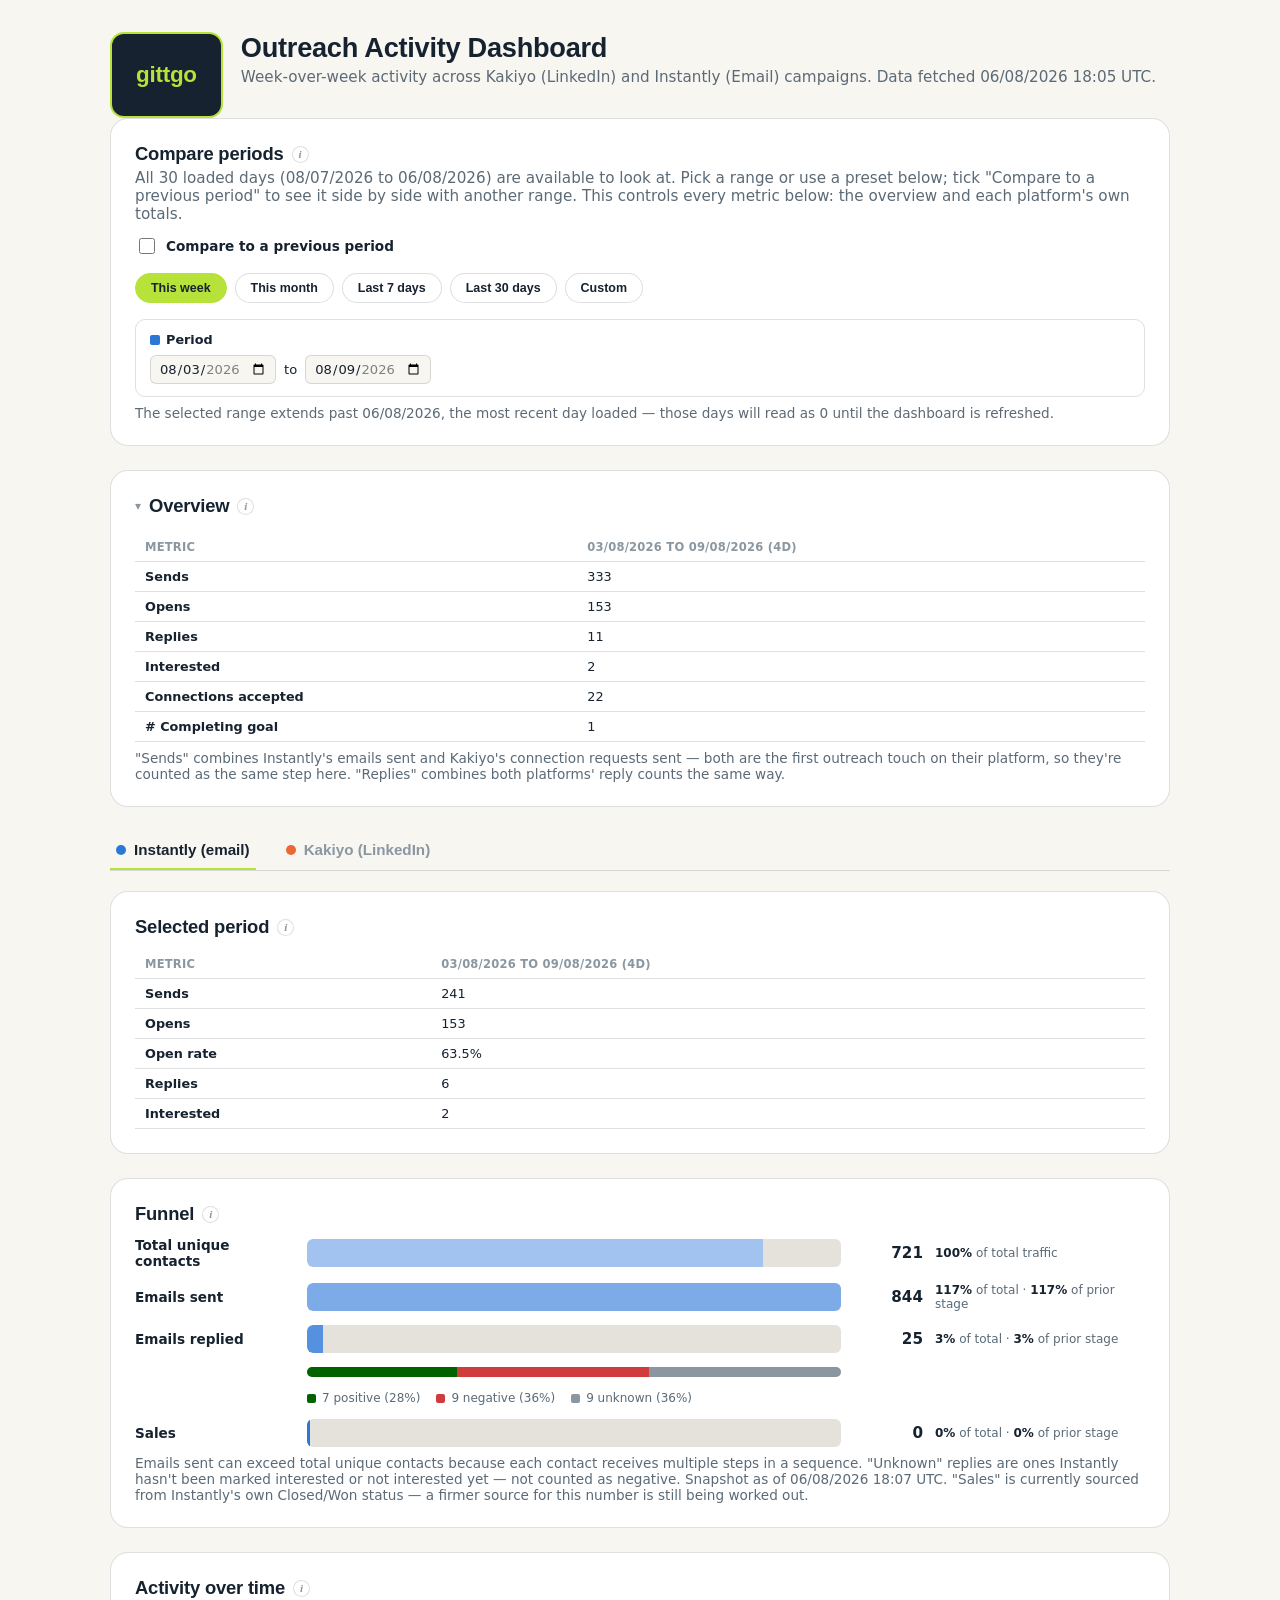
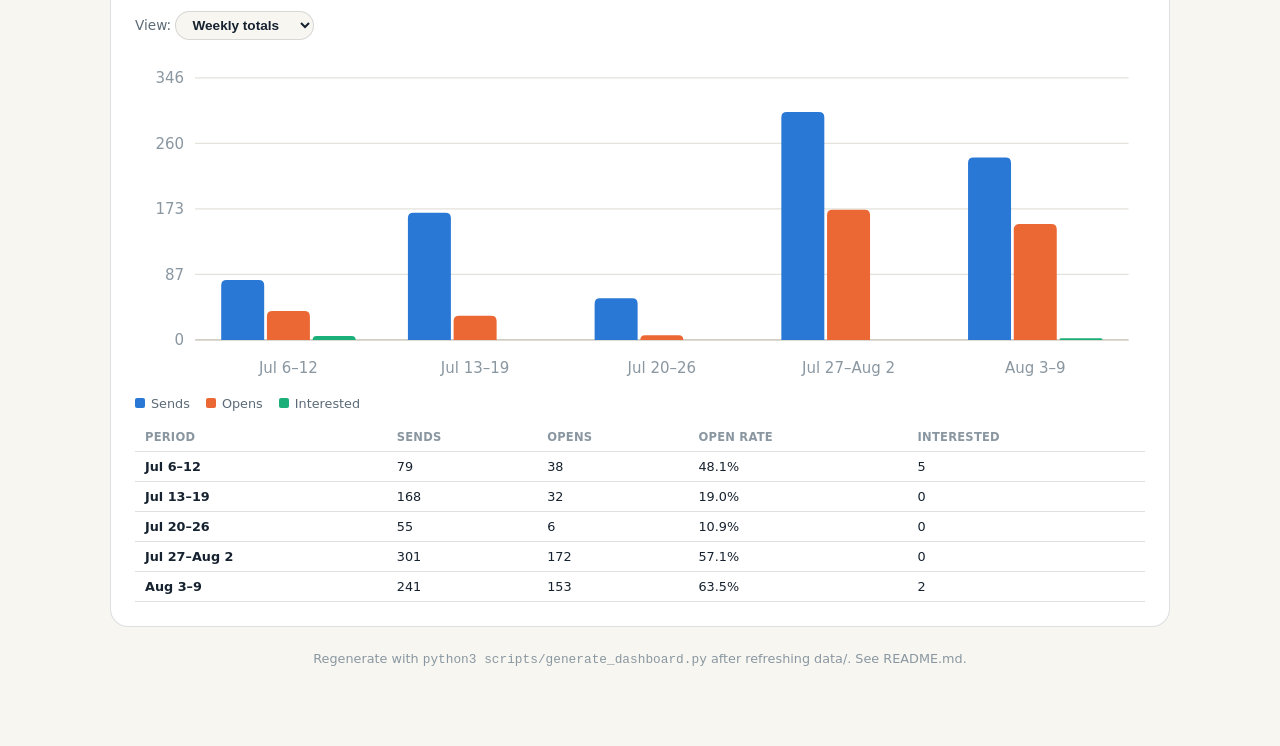
==== dashboard.html @ 26cac7d7 "Flush-align the logo box top and bottom with the headline+subhead block Back to stretching the logo " ====
<!doctype html>
<html lang="en">
<head>
<meta charset="utf-8">
<meta name="viewport" content="width=device-width, initial-scale=1">
<meta name="theme-color" content="#16222f">
<title>Outreach Activity Dashboard</title>
<style>
:root { color-scheme: light; }
* { box-sizing: border-box; }
html, body { margin: 0; min-height: 100%; }
body { font-family: 'Inter', system-ui, -apple-system, "Segoe UI", sans-serif; }
.viz-root {
  display: block; min-height: 100vh; background: var(--page); color: var(--ink-1);
  font-family: inherit;
  --gittgo-navy: #16222f; --gittgo-navy-2: #1d2f42; --gittgo-lime: #b6e23a; --gittgo-lime-2: #cdf05e;
  --gittgo-cream: #f7f6f1; --gittgo-coral: #ff6b57;
  --page: var(--gittgo-cream); --surface: #ffffff; --ink-1: var(--gittgo-navy); --ink-2:#5b6a76; --ink-mut:#8a97a1;
  --grid:#e4e2da; --baseline:#c9c6ba; --border: rgba(22,34,47,0.14);
  --good: #006300; --bad: #d03b3b;
  --series-blue: #2a78d6; --series-orange: #eb6834; --series-aqua: #1baf7a;
  --series-yellow: #eda100; --series-violet: #4a3aa7; --series-red: #e34948;
}
@media (prefers-color-scheme: dark) {
  :root:where(:not([data-theme="light"])) { color-scheme: dark; }
  :root:where(:not([data-theme="light"])) .viz-root {
    --page: var(--gittgo-navy); --surface: var(--gittgo-navy-2); --ink-1: var(--gittgo-cream); --ink-2: rgba(247,246,241,.72); --ink-mut: rgba(247,246,241,.55);
    --grid: rgba(247,246,241,.12); --baseline: rgba(247,246,241,.22); --border: rgba(247,246,241,0.14);
    --good: #0ca30c; --bad: #d03b3b;
    --series-blue: #3987e5; --series-orange: #d95926; --series-aqua: #199e70;
    --series-yellow: #c98500; --series-violet: #9085e9; --series-red: #e66767;
  }
}
:root[data-theme="dark"] { color-scheme: dark; }
:root[data-theme="dark"] .viz-root {
  --page: var(--gittgo-navy); --surface: var(--gittgo-navy-2); --ink-1: var(--gittgo-cream); --ink-2: rgba(247,246,241,.72); --ink-mut: rgba(247,246,241,.55);
  --grid: rgba(247,246,241,.12); --baseline: rgba(247,246,241,.22); --border: rgba(247,246,241,0.14);
  --good: #0ca30c; --bad: #d03b3b;
  --series-blue: #3987e5; --series-orange: #d95926; --series-aqua: #199e70;
  --series-yellow: #c98500; --series-violet: #9085e9; --series-red: #e66767;
}
.wrap { max-width: 1100px; margin: 0 auto; padding: 32px 20px 80px; }
h1, h2, h3 { font-family: 'Poppins', 'Inter', sans-serif; font-weight: 800; letter-spacing: -0.01em; }
h1 { font-size: 1.7rem; margin: 0 0 4px; }
.sub { color: var(--ink-2); margin: 0 0 32px; font-size: 0.95rem; }
.page-header { display: flex; align-items: stretch; gap: 18px; }
.brand-logo { flex-shrink: 0; display: flex; }
.brand-mark { display: flex; align-items: center; justify-content: center; font-family: 'Poppins', 'Inter', sans-serif;
  font-weight: 800; font-size: 1.4rem; white-space: nowrap;
  color: var(--gittgo-lime); background: var(--gittgo-navy); border: 2px solid var(--gittgo-lime);
  border-radius: 14px; padding: 0 24px; letter-spacing: -0.01em; box-sizing: border-box; }
.page-header-text { min-width: 0; }
@media (max-width: 640px) {
  .page-header { flex-direction: column; align-items: flex-start; gap: 12px; }
  .brand-mark { font-size: 1.05rem; padding: 12px; }
}
h2 { font-size: 1.15rem; margin: 0 0 4px; display:flex; align-items:center; gap:8px; }
h3 { font-size: 0.95rem; margin: 24px 0 4px; color: var(--ink-2); font-weight: 700; }
h2 .dot { width:10px; height:10px; border-radius:50%; display:inline-block; }
section { background: var(--surface); border: 1px solid var(--border); border-radius: 18px; padding: 24px; margin-bottom: 24px; }
.collapsible > summary { cursor: pointer; list-style: none; display: flex; align-items: center; gap: 8px; }
.collapsible > summary::-webkit-details-marker { display: none; }
.collapsible > summary h2 { margin: 0; }
.collapsible > summary .chevron { display: inline-block; font-size: 0.75rem; color: var(--ink-mut);
  transition: transform .15s ease; }
.collapsible:not([open]) > summary .chevron { transform: rotate(-90deg); }
.collapsible:not([open]) > summary { margin-bottom: 0; }
.collapsible-body { margin-top: 16px; }
.tiles { display: grid; grid-template-columns: repeat(auto-fit, minmax(140px, 1fr)); gap: 14px; margin: 16px 0; }
.tile { padding: 14px 16px; border: 1px solid var(--border); border-radius: 14px; }
.tile-label { font-size: 0.78rem; color: var(--ink-mut); margin-bottom: 6px; }
.tile-value { font-family: 'Poppins', 'Inter', sans-serif; font-weight: 800; font-size: 1.5rem; font-variant-numeric: tabular-nums; }
.tile-sub { font-size: 0.76rem; color: var(--ink-2); margin-top: 4px; }
.delta { font-weight: 600; }
.delta.up { color: var(--good); }
.delta.down { color: var(--bad); }
.delta.flat { color: var(--ink-mut); font-weight: 400; }
.note { font-size: 0.85rem; color: var(--ink-2); margin: 8px 0 0; }
.chart-wrap { margin-top: 16px; }
.chart-wrap.wide { overflow-x: auto; }
.chart { width: 100%; height: auto; }
.gridline { stroke: var(--grid); stroke-width: 1; }
.baseline { stroke: var(--baseline); stroke-width: 1; }
.axis-label { fill: var(--ink-mut); font-size: 11px; }
.bar { transition: opacity .1s; }
.bar:hover { opacity: 0.8; }
.legend { display: flex; gap: 16px; flex-wrap: wrap; margin-top: 8px; font-size: 0.8rem; color: var(--ink-2); }
.legend-item { display: inline-flex; align-items: center; gap: 6px; }
.legend-item i { width: 10px; height: 10px; border-radius: 2px; display: inline-block; }
.table-wrap { overflow-x: auto; margin-top: 12px; }
table { border-collapse: collapse; width: 100%; font-size: 0.8rem; }
th, td { text-align: left; padding: 7px 10px; border-bottom: 1px solid var(--border); white-space: nowrap; }
th { color: var(--ink-mut); font-weight: 600; font-size: 0.72rem; text-transform: uppercase; letter-spacing: .02em;
  background: var(--surface); }
.rowhead { font-weight: 600; }
.pagination-bar { display: flex; flex-wrap: wrap; align-items: center; justify-content: space-between; gap: 10px;
  margin-top: 10px; padding-top: 10px; border-top: 1px solid var(--border); font-size: 0.78rem; color: var(--ink-2); }
.pagination-size { display: flex; align-items: center; gap: 6px; }
.pagination-size select { font: inherit; font-size: 0.78rem; background: var(--page); color: var(--ink-1);
  border: 1px solid var(--border); border-radius: 999px; padding: 4px 10px; }
.pagination-nav { display: flex; align-items: center; gap: 8px; }
.pagination-nav button { font: inherit; font-family: 'Poppins', 'Inter', sans-serif; font-weight: 600; font-size: 0.78rem;
  background: var(--surface); color: var(--ink-1);
  border: 1px solid var(--border); border-radius: 999px; padding: 4px 12px; cursor: pointer; }
.pagination-nav button:hover:not(:disabled) { background: var(--grid); }
.pagination-nav button:disabled { opacity: 0.4; cursor: default; }
.pagination-page { font-variant-numeric: tabular-nums; min-width: 44px; text-align: center; }
.pill { display: inline-block; margin-left: 8px; font-size: 0.65rem; font-weight: 500; color: var(--ink-mut);
  border: 1px solid var(--border); border-radius: 999px; padding: 1px 7px; text-transform: uppercase; }
.mut { color: var(--ink-mut); }
.empty { color: var(--ink-mut); font-size: 0.9rem; }
footer { color: var(--ink-mut); font-size: 0.8rem; text-align: center; margin-top: 8px; }

.info-wrap { position: relative; display: inline-flex; }
.info-icon { width: 17px; height: 17px; border-radius: 50%; border: 1px solid var(--border); background: var(--surface);
  color: var(--ink-mut); font-size: 11px; font-weight: 700; font-style: italic; font-family: Georgia, "Times New Roman", serif;
  line-height: 1; cursor: pointer; display: inline-flex; align-items: center; justify-content: center; padding: 0; }
.info-icon:hover, .info-icon:focus-visible { color: var(--gittgo-navy); border-color: var(--gittgo-lime); background: var(--gittgo-lime); }
.info-tip { position: absolute; top: calc(100% + 8px); left: 0; z-index: 30; width: 270px; max-width: 75vw;
  background: var(--surface); color: var(--ink-2); border: 1px solid var(--border); border-radius: 8px;
  padding: 10px 12px; font-size: 0.78rem; font-weight: 400; line-height: 1.45; box-shadow: 0 6px 20px rgba(0,0,0,0.14);
  opacity: 0; pointer-events: none; transform: translateY(-4px); transition: opacity .12s ease, transform .12s ease; }
.info-wrap:hover .info-tip, .info-wrap.open .info-tip { opacity: 1; pointer-events: auto; transform: translateY(0); }
@media (hover: none) {
  .info-wrap:hover .info-tip { opacity: 0; pointer-events: none; }
  .info-wrap.open .info-tip { opacity: 1; pointer-events: auto; }
}

.compare-toggle { display: flex; align-items: center; gap: 8px; font-size: 0.85rem; font-weight: 600;
  color: var(--ink-1); margin-bottom: 10px; cursor: pointer; user-select: none; }
.compare-toggle input { width: 16px; height: 16px; cursor: pointer; accent-color: var(--gittgo-lime); }
.presets { display: flex; flex-wrap: wrap; gap: 8px; margin: 16px 0; }
.presets button { font: inherit; font-family: 'Poppins', 'Inter', sans-serif; font-weight: 700; font-size: 0.78rem;
  background: var(--surface); color: var(--ink-1);
  border: 1px solid var(--border); border-radius: 999px; padding: 7px 15px; cursor: pointer; transition: transform .1s ease; }
.presets button:hover { background: var(--grid); }
.presets button:active { transform: translateY(1px); }
.presets button.active { background: var(--gittgo-lime); color: var(--gittgo-navy); border-color: var(--gittgo-lime); }
[data-role="presets-compare"] { display: none; }
[data-role="pb-picker"] { display: none; }
#global-compare.compare-mode [data-role="presets-single"] { display: none; }
#global-compare.compare-mode [data-role="presets-compare"] { display: flex; }
#global-compare.compare-mode [data-role="pb-picker"] { display: block; }
.range-pickers { display: grid; grid-template-columns: repeat(auto-fit, minmax(260px, 1fr)); gap: 16px; margin-bottom: 8px; }
.range-picker { border: 1px solid var(--border); border-radius: 10px; padding: 12px 14px; }
.range-picker .rp-label { display:flex; align-items:center; gap:6px; font-size: 0.8rem; font-weight: 600; margin-bottom: 8px; }
.range-picker .rp-label i { width:10px; height:10px; border-radius: 2px; display:inline-block; }
.range-picker .rp-fields { display: flex; align-items: center; gap: 8px; font-size: 0.82rem; }
.range-picker input[type="date"] { font: inherit; font-size: 0.82rem; background: var(--page); color: var(--ink-1);
  border: 1px solid var(--border); border-radius: 6px; padding: 5px 8px; }
.compare-table td.pa { border-left: 3px solid var(--series-blue); }
.compare-table td.pb { border-left: 3px solid var(--series-yellow); }
.pace { color: var(--ink-mut); font-size: 0.82em; font-weight: 400; }

.funnel { display: flex; flex-direction: column; gap: 14px; margin-top: 12px; }
.funnel-row { display: grid; grid-template-columns: 160px 1fr 70px 210px; align-items: center; gap: 12px; }
.funnel-label { font-size: 0.85rem; font-weight: 600; }
.funnel-track { background: var(--grid); border-radius: 6px; height: 28px; overflow: hidden; }
.funnel-fill { height: 100%; border-radius: 6px 0 0 6px; min-width: 3px; }
.funnel-value { font-size: 0.95rem; font-weight: 700; font-variant-numeric: tabular-nums; text-align: right; }
.funnel-meta { font-size: 0.75rem; color: var(--ink-2); }
.funnel-meta b { color: var(--ink-1); font-variant-numeric: tabular-nums; }
.split-bar { grid-column: 2 / 3; display: flex; height: 10px; border-radius: 5px; overflow: hidden; background: var(--grid); }
.split-bar .seg { height: 100%; min-width: 2px; }
.split-bar .seg.good { background: var(--good); }
.split-bar .seg.bad { background: var(--bad); }
.split-bar .seg.unknown { background: var(--ink-mut); }
.split-legend { grid-column: 2 / 5; display: flex; gap: 16px; font-size: 0.75rem; color: var(--ink-2); }
.split-legend .legend-item i { width: 9px; height: 9px; border-radius: 2px; }
.split-legend .legend-item i.good { background: var(--good); }
.split-legend .legend-item i.bad { background: var(--bad); }
.split-legend .legend-item i.unknown { background: var(--ink-mut); }
@media (max-width: 640px) {
  .funnel-row { grid-template-columns: 1fr; gap: 4px; }
  .funnel-value, .funnel-meta { text-align: left; }
  .split-bar, .split-legend { grid-column: auto; }
}

.tabs { display: flex; gap: 4px; margin: 0 0 20px; border-bottom: 1px solid var(--border); }
.tabs button { font: inherit; font-family: 'Poppins', 'Inter', sans-serif; font-size: 0.95rem; font-weight: 700;
  background: none; color: var(--ink-mut);
  border: none; border-bottom: 2px solid transparent; padding: 10px 6px; margin-right: 20px; cursor: pointer;
  display: flex; align-items: center; gap: 8px; }
.tabs button .dot { width:10px; height:10px; border-radius:50%; display:inline-block; }
.tabs button:hover { color: var(--ink-1); }
.tabs button.active { color: var(--ink-1); border-bottom-color: var(--gittgo-lime); }
.tab-panel { display: none; }
.tab-panel.active { display: block; }

.granularity-switch { margin: 12px 0 4px; font-size: 0.85rem; color: var(--ink-2); }
.granularity-switch select { font: inherit; font-family: 'Poppins', 'Inter', sans-serif; font-size: 0.85rem; font-weight: 600; background: var(--page);
  color: var(--ink-1); border: 1px solid var(--border); border-radius: 999px; padding: 5px 12px; cursor: pointer; }
.granularity-panel { display: none; }
.granularity-panel.active { display: block; }
</style>
</head>
<body>
<div class="viz-root">
<div class="wrap">
  <div class="page-header">
    <span class="brand-logo"><span class="brand-mark">gittgo</span></span>
    <div class="page-header-text">
      <h1>Outreach Activity Dashboard</h1>
      <p class="sub">Week-over-week activity across Kakiyo (LinkedIn) and Instantly (Email) campaigns. Data fetched 06/08/2026 18:05 UTC.</p>
    </div>
  </div>

  <section>
    <h2>Compare periods <span class='info-wrap'><button type='button' class='info-icon' aria-label='About this section'>i</button><span class='info-tip' role='tooltip'>Pick a date range (or use a preset) to see totals for that period. Tick the Compare box to line it up against a second range instead. This is the one control for the whole page — it drives the Overview below and each platform tab&#x27;s own Selected period numbers, all at once. If Period A and B had a different number of days with actual sending activity (e.g. an in-progress week vs a full one, or weekends with no sends), the A vs B change compares daily pace over those active days, not raw totals.</span></span></h2>
    <p class="sub" style="margin-bottom:12px;">All 30 loaded days (08/07/2026 to 06/08/2026) are available to look at. Pick a range or use a preset below; tick "Compare to a previous period" to see it side by side with another range. This controls every metric below: the overview and each platform's own totals.</p>
    
    <div id="global-compare">
      <label class="compare-toggle">
        <input type="checkbox" data-role="compare-toggle">
        Compare to a previous period
      </label>
      <div class="presets" data-role="presets-single">
        <button type="button" data-preset="this-week">This week</button>
        <button type="button" data-preset="this-month">This month</button>
        <button type="button" data-preset="last-7d">Last 7 days</button>
        <button type="button" data-preset="last-30d">Last 30 days</button>
        <button type="button" data-preset="custom">Custom</button>
      </div>
      <div class="presets" data-role="presets-compare">
        <button type="button" data-preset="week">This week vs last week</button>
        <button type="button" data-preset="month">This month vs last month</button>
        <button type="button" data-preset="7d">Last 7 days vs previous 7 days</button>
        <button type="button" data-preset="30d">Last 30 days vs previous 30 days</button>
      </div>
      <div class="range-pickers">
        <div class="range-picker">
          <div class="rp-label"><i style="background:var(--series-blue)"></i><span data-role="pa-title">Period</span></div>
          <div class="rp-fields">
            <input type="date" data-role="pa-start" min="2026-07-08" max="2026-08-06">
            <span>to</span>
            <input type="date" data-role="pa-end" min="2026-07-08" max="2026-08-06">
          </div>
        </div>
        <div class="range-picker" data-role="pb-picker">
          <div class="rp-label"><i style="background:var(--series-yellow)"></i>Period B</div>
          <div class="rp-fields">
            <input type="date" data-role="pb-start" min="2026-07-08" max="2026-08-06">
            <span>to</span>
            <input type="date" data-role="pb-end" min="2026-07-08" max="2026-08-06">
          </div>
        </div>
      </div>
      <p class="note" data-role="range-note"></p>
    </div>
    
  </section>

  <section>
    <details class="collapsible" open>
      <summary><span class="chevron">▾</span><h2>Overview <span class='info-wrap'><button type='button' class='info-icon' aria-label='About this section'>i</button><span class='info-tip' role='tooltip'>Cross-platform totals for the two periods picked above. Sends and Replies each combine both platforms into one number — see the note under the table for how.</span></span></h2></summary>
      <div class="collapsible-body">
        <div class="compare-output" data-metrics='[[[&quot;sent&quot;, &quot;connSent&quot;], &quot;Sends&quot;, false], [&quot;opens&quot;, &quot;Opens&quot;, false], [[&quot;replies&quot;, &quot;replied&quot;], &quot;Replies&quot;, false], [&quot;interested&quot;, &quot;Interested&quot;, false], [&quot;connAccepted&quot;, &quot;Connections accepted&quot;, false], [&quot;completingGoal&quot;, &quot;# Completing goal&quot;, false]]' data-needs-kakiyo="1"></div>
        <p class='note'>"Sends" combines Instantly's emails sent and Kakiyo's connection requests sent — both are the first outreach touch on their platform, so they're counted as the same step here. "Replies" combines both platforms' reply counts the same way.</p>
      </div>
    </details>
  </section>

  <div class="tabs">
    <button type="button" data-tab="instantly"><span class="dot" style="background:var(--series-blue)"></span>Instantly (email)</button>
    <button type="button" data-tab="kakiyo"><span class="dot" style="background:var(--series-orange)"></span>Kakiyo (LinkedIn)</button>
  </div>

  <div class="tab-panel" data-tab="instantly">
    <section>
      <h2>Selected period <span class='info-wrap'><button type='button' class='info-icon' aria-label='About this section'>i</button><span class='info-tip' role='tooltip'>Instantly&#x27;s own metrics for the same two periods chosen in Compare periods above, with a % change between them.</span></span></h2>
      <div class="compare-output" data-metrics='[[&quot;sent&quot;, &quot;Sends&quot;, false], [&quot;opens&quot;, &quot;Opens&quot;, false], [&quot;openRate&quot;, &quot;Open rate&quot;, true], [&quot;replies&quot;, &quot;Replies&quot;, false], [&quot;interested&quot;, &quot;Interested&quot;, false]]' data-needs-kakiyo="0"></div>
    </section>

    <section>
      <h2>Funnel <span class='info-wrap'><button type='button' class='info-icon' aria-label='About this section'>i</button><span class='info-tip' role='tooltip'>A cumulative, all-time view of Instantly&#x27;s pipeline — Total unique contacts through Sales — independent of the date picker above. Each bar shows its share of total traffic and its share of the stage before it.</span></span></h2>
      <div class='funnel'><div class='funnel-row'><div class='funnel-label'>Total unique contacts</div><div class='funnel-track'><div class='funnel-fill' style='width:85.4%; background:color-mix(in oklab, var(--series-blue) 45%, var(--surface) 55%);'></div></div><div class='funnel-value'>721</div><div class='funnel-meta'><b>100%</b> of total traffic</div></div><div class='funnel-row'><div class='funnel-label'>Emails sent</div><div class='funnel-track'><div class='funnel-fill' style='width:100.0%; background:color-mix(in oklab, var(--series-blue) 63%, var(--surface) 37%);'></div></div><div class='funnel-value'>844</div><div class='funnel-meta'><b>117%</b> of total · <b>117%</b> of prior stage</div></div><div class='funnel-row'><div class='funnel-label'>Emails replied</div><div class='funnel-track'><div class='funnel-fill' style='width:3.0%; background:color-mix(in oklab, var(--series-blue) 82%, var(--surface) 18%);'></div></div><div class='funnel-value'>25</div><div class='funnel-meta'><b>3%</b> of total · <b>3%</b> of prior stage</div></div><div class='funnel-row'><div></div><div class='split-bar'><div class='seg good' style='width:28.0%'></div><div class='seg bad' style='width:36.0%'></div><div class='seg unknown' style='width:36.0%'></div></div><div></div><div></div></div><div class='funnel-row'><div></div><div class='split-legend'><span class='legend-item'><i class='good'></i>7 positive (28%)</span><span class='legend-item'><i class='bad'></i>9 negative (36%)</span><span class='legend-item'><i class='unknown'></i>9 unknown (36%)</span></div></div><div class='funnel-row'><div class='funnel-label'>Sales</div><div class='funnel-track'><div class='funnel-fill' style='width:0.0%; background:color-mix(in oklab, var(--series-blue) 100%, var(--surface) 0%);'></div></div><div class='funnel-value'>0</div><div class='funnel-meta'><b>0%</b> of total · <b>0%</b> of prior stage</div></div></div><p class='note'>Emails sent can exceed total unique contacts because each contact receives multiple steps in a sequence. "Unknown" replies are ones Instantly hasn't been marked interested or not interested yet — not counted as negative. Snapshot as of 06/08/2026 18:07 UTC. "Sales" is currently sourced from Instantly's own Closed/Won status — a firmer source for this number is still being worked out.</p>
    </section>

    <section>
      <h2>Activity over time <span class='info-wrap'><button type='button' class='info-icon' aria-label='About this section'>i</button><span class='info-tip' role='tooltip'>Every day, week, or month of loaded data, charted and tabled — pick which one with the dropdown below. This is a full history view and isn&#x27;t affected by the date picker above.</span></span></h2>
      
    <div class="granularity-group">
      <div class="granularity-switch">
        <label>View: <select data-role="granularity-select">
          <option value="weekly" selected>Weekly totals</option>
          <option value="monthly">Monthly totals</option>
          <option value="daily">Daily activity</option>
        </select></label>
      </div>
      
      <div class="granularity-panel active" data-granularity="weekly">
        <div class='chart-wrap'><svg viewBox='0 0 740 240' class='chart' role='img' aria-label='Activity'><line x1='44' y1='208.0' x2='728' y2='208.0' class='gridline'/><text x='36' y='212.0' class='axis-label' text-anchor='end'>0</text><line x1='44' y1='160.0' x2='728' y2='160.0' class='gridline'/><text x='36' y='164.0' class='axis-label' text-anchor='end'>87</text><line x1='44' y1='112.0' x2='728' y2='112.0' class='gridline'/><text x='36' y='116.0' class='axis-label' text-anchor='end'>173</text><line x1='44' y1='64.0' x2='728' y2='64.0' class='gridline'/><text x='36' y='68.0' class='axis-label' text-anchor='end'>260</text><line x1='44' y1='16.0' x2='728' y2='16.0' class='gridline'/><text x='36' y='20.0' class='axis-label' text-anchor='end'>346</text><line x1='44' y1='208' x2='728' y2='208' class='baseline'/><path d='M63.152,208.0 L63.152,168.18084645384948 Q63.152,164.18084645384948 67.152,164.18084645384948 L90.65066666666667,164.18084645384948 Q94.65066666666667,164.18084645384948 94.65066666666667,168.18084645384948 L94.65066666666667,208.0 Z' fill='var(--series-blue)' class='bar'><title>Jul 6–12 — Sends: 79</title></path><path d='M96.65066666666667,208.0 L96.65066666666667,190.9224324714719 Q96.65066666666667,186.9224324714719 100.65066666666667,186.9224324714719 L124.14933333333335,186.9224324714719 Q128.14933333333335,186.9224324714719 128.14933333333335,190.9224324714719 L128.14933333333335,208.0 Z' fill='var(--series-orange)' class='bar'><title>Jul 6–12 — Opens: 38</title></path><path d='M130.14933333333335,208.0 L130.14933333333335,208.0 Q130.14933333333335,205.22663585150946 132.9226974818239,205.22663585150946 L158.87463585150948,205.22663585150946 Q161.64800000000002,205.22663585150946 161.64800000000002,208.0 L161.64800000000002,208.0 Z' fill='var(--series-aqua)' class='bar'><title>Jul 6–12 — Interested: 5</title></path><path d='M199.952,208.0 L199.952,118.8149646107179 Q199.952,114.8149646107179 203.952,114.8149646107179 L227.45066666666668,114.8149646107179 Q231.45066666666668,114.8149646107179 231.45066666666668,118.8149646107179 L231.45066666666668,208.0 Z' fill='var(--series-blue)' class='bar'><title>Jul 13–19 — Sends: 168</title></path><path d='M233.45066666666668,208.0 L233.45066666666668,194.25046944966056 Q233.45066666666668,190.25046944966056 237.45066666666668,190.25046944966056 L260.94933333333336,190.25046944966056 Q264.94933333333336,190.25046944966056 264.94933333333336,194.25046944966056 L264.94933333333336,208.0 Z' fill='var(--series-orange)' class='bar'><title>Jul 13–19 — Opens: 32</title></path><path d='M336.752,208.0 L336.752,181.49299436660408 Q336.752,177.49299436660408 340.752,177.49299436660408 L364.2506666666667,177.49299436660408 Q368.2506666666667,177.49299436660408 368.2506666666667,181.49299436660408 L368.2506666666667,208.0 Z' fill='var(--series-blue)' class='bar'><title>Jul 20–26 — Sends: 55</title></path><path d='M370.2506666666667,208.0 L370.2506666666667,208.0 Q370.2506666666667,204.67196302181137 373.5787036448553,204.67196302181137 L398.4212963551447,204.67196302181137 Q401.74933333333337,204.67196302181137 401.74933333333337,208.0 L401.74933333333337,208.0 Z' fill='var(--series-orange)' class='bar'><title>Jul 20–26 — Opens: 6</title></path><path d='M473.552,208.0 L473.552,45.04347826086956 Q473.552,41.04347826086956 477.552,41.04347826086956 L501.0506666666667,41.04347826086956 Q505.0506666666667,41.04347826086956 505.0506666666667,45.04347826086956 L505.0506666666667,208.0 Z' fill='var(--series-blue)' class='bar'><title>Jul 27–Aug 2 — Sends: 301</title></path><path d='M507.0506666666667,208.0 L507.0506666666667,116.59627329192546 Q507.0506666666667,112.59627329192546 511.0506666666667,112.59627329192546 L534.5493333333334,112.59627329192546 Q538.5493333333334,112.59627329192546 538.5493333333334,116.59627329192546 L538.5493333333334,208.0 Z' fill='var(--series-orange)' class='bar'><title>Jul 27–Aug 2 — Opens: 172</title></path><path d='M610.3520000000001,208.0 L610.3520000000001,78.32384804275603 Q610.3520000000001,74.32384804275603 614.3520000000001,74.32384804275603 L637.8506666666667,74.32384804275603 Q641.8506666666667,74.32384804275603 641.8506666666667,78.32384804275603 L641.8506666666667,208.0 Z' fill='var(--series-blue)' class='bar'><title>Aug 3–9 — Sends: 241</title></path><path d='M643.8506666666667,208.0 L643.8506666666667,127.13505705618951 Q643.8506666666667,123.13505705618951 647.8506666666667,123.13505705618951 L671.3493333333333,123.13505705618951 Q675.3493333333333,123.13505705618951 675.3493333333333,127.13505705618951 L675.3493333333333,208.0 Z' fill='var(--series-orange)' class='bar'><title>Aug 3–9 — Opens: 153</title></path><path d='M677.3493333333334,208.0 L677.3493333333334,208.0 Q677.3493333333334,206.8906543406038 678.4586789927297,206.8906543406038 L707.7386543406038,206.8906543406038 Q708.8480000000001,206.8906543406038 708.8480000000001,208.0 L708.8480000000001,208.0 Z' fill='var(--series-aqua)' class='bar'><title>Aug 3–9 — Interested: 2</title></path><text x='112.4' y='232' class='axis-label' text-anchor='middle'>Jul 6–12</text><text x='249.2' y='232' class='axis-label' text-anchor='middle'>Jul 13–19</text><text x='386.0' y='232' class='axis-label' text-anchor='middle'>Jul 20–26</text><text x='522.8' y='232' class='axis-label' text-anchor='middle'>Jul 27–Aug 2</text><text x='659.6' y='232' class='axis-label' text-anchor='middle'>Aug 3–9</text></svg><div class='legend'><span class='legend-item'><i style='background:var(--series-blue)'></i>Sends</span><span class='legend-item'><i style='background:var(--series-orange)'></i>Opens</span><span class='legend-item'><i style='background:var(--series-aqua)'></i>Interested</span></div></div>
        <div class='table-wrap'><table><thead><tr><th>Period</th><th>Sends</th><th>Opens</th><th>Open rate</th><th>Interested</th></tr></thead><tbody><tr><td class='rowhead'>Jul 6–12</td><td>79</td><td>38</td><td>48.1%</td><td>5</td></tr><tr><td class='rowhead'>Jul 13–19</td><td>168</td><td>32</td><td>19.0%</td><td>0</td></tr><tr><td class='rowhead'>Jul 20–26</td><td>55</td><td>6</td><td>10.9%</td><td>0</td></tr><tr><td class='rowhead'>Jul 27–Aug 2</td><td>301</td><td>172</td><td>57.1%</td><td>0</td></tr><tr><td class='rowhead'>Aug 3–9</td><td>241</td><td>153</td><td>63.5%</td><td>2</td></tr></tbody></table></div>
      </div>
      <div class="granularity-panel" data-granularity="monthly">
        <div class='chart-wrap'><svg viewBox='0 0 740 240' class='chart' role='img' aria-label='Activity'><line x1='44' y1='208.0' x2='728' y2='208.0' class='gridline'/><text x='36' y='212.0' class='axis-label' text-anchor='end'>0</text><line x1='44' y1='160.0' x2='728' y2='160.0' class='gridline'/><text x='36' y='164.0' class='axis-label' text-anchor='end'>173</text><line x1='44' y1='112.0' x2='728' y2='112.0' class='gridline'/><text x='36' y='116.0' class='axis-label' text-anchor='end'>347</text><line x1='44' y1='64.0' x2='728' y2='64.0' class='gridline'/><text x='36' y='68.0' class='axis-label' text-anchor='end'>520</text><line x1='44' y1='16.0' x2='728' y2='16.0' class='gridline'/><text x='36' y='20.0' class='axis-label' text-anchor='end'>693</text><line x1='44' y1='208' x2='728' y2='208' class='baseline'/><path d='M91.88000000000002,208.0 L91.88000000000002,45.04347826086956 Q91.88000000000002,41.04347826086956 95.88000000000002,41.04347826086956 L168.62666666666667,41.04347826086956 Q172.62666666666667,41.04347826086956 172.62666666666667,45.04347826086956 L172.62666666666667,208.0 Z' fill='var(--series-blue)' class='bar'><title>July 2026 — Sends: 603</title></path><path d='M174.62666666666667,208.0 L174.62666666666667,144.99589011464417 Q174.62666666666667,140.99589011464417 178.62666666666667,140.99589011464417 L251.37333333333333,140.99589011464417 Q255.37333333333333,140.99589011464417 255.37333333333333,144.99589011464417 L255.37333333333333,208.0 Z' fill='var(--series-orange)' class='bar'><title>July 2026 — Opens: 242</title></path><path d='M257.37333333333333,208.0 L257.37333333333333,208.0 Q257.37333333333333,206.61561756435216 258.75771576898114,206.61561756435216 L336.7356175643522,206.61561756435216 Q338.12,206.61561756435216 338.12,208.0 L338.12,208.0 Z' fill='var(--series-aqua)' class='bar'><title>July 2026 — Interested: 5</title></path><path d='M433.88,208.0 L433.88,145.27276660177375 Q433.88,141.27276660177375 437.88,141.27276660177375 L510.62666666666667,141.27276660177375 Q514.6266666666667,141.27276660177375 514.6266666666667,145.27276660177375 L514.6266666666667,208.0 Z' fill='var(--series-blue)' class='bar'><title>August 2026 — Sends: 241</title></path><path d='M516.6266666666667,208.0 L516.6266666666667,167.97663854639845 Q516.6266666666667,163.97663854639845 520.6266666666667,163.97663854639845 L593.3733333333333,163.97663854639845 Q597.3733333333333,163.97663854639845 597.3733333333333,167.97663854639845 L597.3733333333333,208.0 Z' fill='var(--series-orange)' class='bar'><title>August 2026 — Opens: 159</title></path><path d='M599.3733333333333,208.0 L599.3733333333333,208.0 Q599.3733333333333,207.44624702574086 599.9270863075925,207.44624702574086 L679.5662470257408,207.44624702574086 Q680.12,207.44624702574086 680.12,208.0 L680.12,208.0 Z' fill='var(--series-aqua)' class='bar'><title>August 2026 — Interested: 2</title></path><text x='215.0' y='232' class='axis-label' text-anchor='middle'>July 2026</text><text x='557.0' y='232' class='axis-label' text-anchor='middle'>August 2026</text></svg><div class='legend'><span class='legend-item'><i style='background:var(--series-blue)'></i>Sends</span><span class='legend-item'><i style='background:var(--series-orange)'></i>Opens</span><span class='legend-item'><i style='background:var(--series-aqua)'></i>Interested</span></div></div>
        <div class='table-wrap'><table><thead><tr><th>Period</th><th>Sends</th><th>Opens</th><th>Open rate</th><th>Interested</th></tr></thead><tbody><tr><td class='rowhead'>July 2026</td><td>603</td><td>242</td><td>40.1%</td><td>5</td></tr><tr><td class='rowhead'>August 2026</td><td>241</td><td>159</td><td>66.0%</td><td>2</td></tr></tbody></table></div>
      </div>
      <div class="granularity-panel" data-granularity="daily">
        <div class='chart-wrap wide'><svg viewBox='0 0 1560 240' class='chart' style='width:1560px' role='img' aria-label='Activity'><line x1='44' y1='208.0' x2='1548' y2='208.0' class='gridline'/><text x='36' y='212.0' class='axis-label' text-anchor='end'>0</text><line x1='44' y1='160.0' x2='1548' y2='160.0' class='gridline'/><text x='36' y='164.0' class='axis-label' text-anchor='end'>29</text><line x1='44' y1='112.0' x2='1548' y2='112.0' class='gridline'/><text x='36' y='116.0' class='axis-label' text-anchor='end'>57</text><line x1='44' y1='64.0' x2='1548' y2='64.0' class='gridline'/><text x='36' y='68.0' class='axis-label' text-anchor='end'>86</text><line x1='44' y1='16.0' x2='1548' y2='16.0' class='gridline'/><text x='36' y='20.0' class='axis-label' text-anchor='end'>115</text><line x1='44' y1='208' x2='1548' y2='208' class='baseline'/><path d='M51.01866666666667,208.0 L51.01866666666667,161.91304347826087 Q51.01866666666667,157.91304347826087 55.01866666666667,157.91304347826087 L57.717333333333336,157.91304347826087 Q61.717333333333336,157.91304347826087 61.717333333333336,161.91304347826087 L61.717333333333336,208.0 Z' fill='var(--series-blue)' class='bar'><title>08/07/2026 — Sends: 30</title></path><path d='M63.717333333333336,208.0 L63.717333333333336,191.96521739130435 Q63.717333333333336,187.96521739130435 67.71733333333333,187.96521739130435 L70.416,187.96521739130435 Q74.416,187.96521739130435 74.416,191.96521739130435 L74.416,208.0 Z' fill='var(--series-orange)' class='bar'><title>08/07/2026 — Opens: 12</title></path><path d='M76.416,208.0 L76.416,206.9913043478261 Q76.416,202.9913043478261 80.416,202.9913043478261 L83.11466666666666,202.9913043478261 Q87.11466666666666,202.9913043478261 87.11466666666666,206.9913043478261 L87.11466666666666,208.0 Z' fill='var(--series-aqua)' class='bar'><title>08/07/2026 — Interested: 3</title></path><path d='M101.15199999999999,208.0 L101.15199999999999,180.2782608695652 Q101.15199999999999,176.2782608695652 105.15199999999999,176.2782608695652 L107.85066666666665,176.2782608695652 Q111.85066666666665,176.2782608695652 111.85066666666665,180.2782608695652 L111.85066666666665,208.0 Z' fill='var(--series-blue)' class='bar'><title>09/07/2026 — Sends: 19</title></path><path d='M113.85066666666665,208.0 L113.85066666666665,198.64347826086956 Q113.85066666666665,194.64347826086956 117.85066666666665,194.64347826086956 L120.54933333333332,194.64347826086956 Q124.54933333333332,194.64347826086956 124.54933333333332,198.64347826086956 L124.54933333333332,208.0 Z' fill='var(--series-orange)' class='bar'><title>09/07/2026 — Opens: 8</title></path><path d='M126.54933333333332,208.0 L126.54933333333332,208.0 Q126.54933333333332,206.3304347826087 128.21889855072462,206.3304347826087 L135.5784347826087,206.3304347826087 Q137.248,206.3304347826087 137.248,208.0 L137.248,208.0 Z' fill='var(--series-aqua)' class='bar'><title>09/07/2026 — Interested: 1</title></path><path d='M151.2853333333333,208.0 L151.2853333333333,161.91304347826087 Q151.2853333333333,157.91304347826087 155.2853333333333,157.91304347826087 L157.98399999999998,157.91304347826087 Q161.98399999999998,157.91304347826087 161.98399999999998,161.91304347826087 L161.98399999999998,208.0 Z' fill='var(--series-blue)' class='bar'><title>10/07/2026 — Sends: 30</title></path><path d='M163.98399999999998,208.0 L163.98399999999998,190.29565217391303 Q163.98399999999998,186.29565217391303 167.98399999999998,186.29565217391303 L170.68266666666665,186.29565217391303 Q174.68266666666665,186.29565217391303 174.68266666666665,190.29565217391303 L174.68266666666665,208.0 Z' fill='var(--series-orange)' class='bar'><title>10/07/2026 — Opens: 13</title></path><path d='M176.68266666666665,208.0 L176.68266666666665,208.0 Q176.68266666666665,206.3304347826087 178.35223188405794,206.3304347826087 L185.71176811594202,206.3304347826087 Q187.38133333333332,206.3304347826087 187.38133333333332,208.0 L187.38133333333332,208.0 Z' fill='var(--series-aqua)' class='bar'><title>10/07/2026 — Interested: 1</title></path><path d='M214.11733333333333,208.0 L214.11733333333333,208.0 Q214.11733333333333,204.66086956521738 217.45646376811595,204.66086956521738 L221.47686956521738,204.66086956521738 Q224.816,204.66086956521738 224.816,208.0 L224.816,208.0 Z' fill='var(--series-orange)' class='bar'><title>11/07/2026 — Opens: 2</title></path><path d='M264.25066666666663,208.0 L264.25066666666663,206.9913043478261 Q264.25066666666663,202.9913043478261 268.25066666666663,202.9913043478261 L270.9493333333333,202.9913043478261 Q274.9493333333333,202.9913043478261 274.9493333333333,206.9913043478261 L274.9493333333333,208.0 Z' fill='var(--series-orange)' class='bar'><title>12/07/2026 — Opens: 3</title></path><path d='M301.6853333333333,208.0 L301.6853333333333,161.91304347826087 Q301.6853333333333,157.91304347826087 305.6853333333333,157.91304347826087 L308.38399999999996,157.91304347826087 Q312.38399999999996,157.91304347826087 312.38399999999996,161.91304347826087 L312.38399999999996,208.0 Z' fill='var(--series-blue)' class='bar'><title>13/07/2026 — Sends: 30</title></path><path d='M314.38399999999996,208.0 L314.38399999999996,190.29565217391303 Q314.38399999999996,186.29565217391303 318.38399999999996,186.29565217391303 L321.0826666666666,186.29565217391303 Q325.0826666666666,186.29565217391303 325.0826666666666,190.29565217391303 L325.0826666666666,208.0 Z' fill='var(--series-orange)' class='bar'><title>13/07/2026 — Opens: 13</title></path><path d='M351.8186666666667,208.0 L351.8186666666667,161.91304347826087 Q351.8186666666667,157.91304347826087 355.8186666666667,157.91304347826087 L358.51733333333334,157.91304347826087 Q362.51733333333334,157.91304347826087 362.51733333333334,161.91304347826087 L362.51733333333334,208.0 Z' fill='var(--series-blue)' class='bar'><title>14/07/2026 — Sends: 30</title></path><path d='M364.51733333333334,208.0 L364.51733333333334,196.97391304347826 Q364.51733333333334,192.97391304347826 368.51733333333334,192.97391304347826 L371.216,192.97391304347826 Q375.216,192.97391304347826 375.216,196.97391304347826 L375.216,208.0 Z' fill='var(--series-orange)' class='bar'><title>14/07/2026 — Opens: 9</title></path><path d='M401.952,208.0 L401.952,161.91304347826087 Q401.952,157.91304347826087 405.952,157.91304347826087 L408.65066666666667,157.91304347826087 Q412.65066666666667,157.91304347826087 412.65066666666667,161.91304347826087 L412.65066666666667,208.0 Z' fill='var(--series-blue)' class='bar'><title>15/07/2026 — Sends: 30</title></path><path d='M414.65066666666667,208.0 L414.65066666666667,208.0 Q414.65066666666667,204.66086956521738 417.9897971014493,204.66086956521738 L422.0102028985507,204.66086956521738 Q425.34933333333333,204.66086956521738 425.34933333333333,208.0 L425.34933333333333,208.0 Z' fill='var(--series-orange)' class='bar'><title>15/07/2026 — Opens: 2</title></path><path d='M452.0853333333333,208.0 L452.0853333333333,145.2173913043478 Q452.0853333333333,141.2173913043478 456.0853333333333,141.2173913043478 L458.784,141.2173913043478 Q462.784,141.2173913043478 462.784,145.2173913043478 L462.784,208.0 Z' fill='var(--series-blue)' class='bar'><title>16/07/2026 — Sends: 40</title></path><path d='M464.784,208.0 L464.784,203.65217391304347 Q464.784,199.65217391304347 468.784,199.65217391304347 L471.48266666666666,199.65217391304347 Q475.48266666666666,199.65217391304347 475.48266666666666,203.65217391304347 L475.48266666666666,208.0 Z' fill='var(--series-orange)' class='bar'><title>16/07/2026 — Opens: 5</title></path><path d='M502.21866666666665,208.0 L502.21866666666665,148.55652173913043 Q502.21866666666665,144.55652173913043 506.21866666666665,144.55652173913043 L508.9173333333333,144.55652173913043 Q512.9173333333333,144.55652173913043 512.9173333333333,148.55652173913043 L512.9173333333333,208.0 Z' fill='var(--series-blue)' class='bar'><title>17/07/2026 — Sends: 38</title></path><path d='M514.9173333333333,208.0 L514.9173333333333,208.0 Q514.9173333333333,204.66086956521738 518.256463768116,204.66086956521738 L522.2768695652173,204.66086956521738 Q525.616,204.66086956521738 525.616,208.0 L525.616,208.0 Z' fill='var(--series-orange)' class='bar'><title>17/07/2026 — Opens: 2</title></path><path d='M615.1840000000001,208.0 L615.1840000000001,208.0 Q615.1840000000001,206.3304347826087 616.8535652173914,206.3304347826087 L624.2131014492754,206.3304347826087 Q625.8826666666668,206.3304347826087 625.8826666666668,208.0 L625.8826666666668,208.0 Z' fill='var(--series-orange)' class='bar'><title>19/07/2026 — Opens: 1</title></path><path d='M652.6186666666667,208.0 L652.6186666666667,136.86956521739128 Q652.6186666666667,132.86956521739128 656.6186666666667,132.86956521739128 L659.3173333333334,132.86956521739128 Q663.3173333333334,132.86956521739128 663.3173333333334,136.86956521739128 L663.3173333333334,208.0 Z' fill='var(--series-blue)' class='bar'><title>20/07/2026 — Sends: 45</title></path><path d='M665.3173333333334,208.0 L665.3173333333334,208.0 Q665.3173333333334,206.3304347826087 666.9868985507247,206.3304347826087 L674.3464347826088,206.3304347826087 Q676.0160000000001,206.3304347826087 676.0160000000001,208.0 L676.0160000000001,208.0 Z' fill='var(--series-orange)' class='bar'><title>20/07/2026 — Opens: 1</title></path><path d='M715.4506666666667,208.0 L715.4506666666667,208.0 Q715.4506666666667,206.3304347826087 717.1202318840581,206.3304347826087 L724.4797681159421,206.3304347826087 Q726.1493333333334,206.3304347826087 726.1493333333334,208.0 L726.1493333333334,208.0 Z' fill='var(--series-orange)' class='bar'><title>21/07/2026 — Opens: 1</title></path><path d='M765.5840000000001,208.0 L765.5840000000001,208.0 Q765.5840000000001,206.3304347826087 767.2535652173914,206.3304347826087 L774.6131014492754,206.3304347826087 Q776.2826666666667,206.3304347826087 776.2826666666667,208.0 L776.2826666666667,208.0 Z' fill='var(--series-orange)' class='bar'><title>22/07/2026 — Opens: 1</title></path><path d='M853.152,208.0 L853.152,195.30434782608694 Q853.152,191.30434782608694 857.152,191.30434782608694 L859.8506666666667,191.30434782608694 Q863.8506666666667,191.30434782608694 863.8506666666667,195.30434782608694 L863.8506666666667,208.0 Z' fill='var(--series-blue)' class='bar'><title>24/07/2026 — Sends: 10</title></path><path d='M865.8506666666667,208.0 L865.8506666666667,206.9913043478261 Q865.8506666666667,202.9913043478261 869.8506666666667,202.9913043478261 L872.5493333333334,202.9913043478261 Q876.5493333333334,202.9913043478261 876.5493333333334,206.9913043478261 L876.5493333333334,208.0 Z' fill='var(--series-orange)' class='bar'><title>24/07/2026 — Opens: 3</title></path><path d='M1003.552,208.0 L1003.552,86.78260869565216 Q1003.552,82.78260869565216 1007.552,82.78260869565216 L1010.2506666666667,82.78260869565216 Q1014.2506666666667,82.78260869565216 1014.2506666666667,86.78260869565216 L1014.2506666666667,208.0 Z' fill='var(--series-blue)' class='bar'><title>27/07/2026 — Sends: 75</title></path><path d='M1016.2506666666667,208.0 L1016.2506666666667,131.8608695652174 Q1016.2506666666667,127.86086956521739 1020.2506666666667,127.86086956521739 L1022.9493333333332,127.86086956521739 Q1026.9493333333332,127.86086956521739 1026.9493333333332,131.8608695652174 L1026.9493333333332,208.0 Z' fill='var(--series-orange)' class='bar'><title>27/07/2026 — Opens: 48</title></path><path d='M1053.6853333333331,208.0 L1053.6853333333331,145.2173913043478 Q1053.6853333333331,141.2173913043478 1057.6853333333331,141.2173913043478 L1060.3839999999998,141.2173913043478 Q1064.3839999999998,141.2173913043478 1064.3839999999998,145.2173913043478 L1064.3839999999998,208.0 Z' fill='var(--series-blue)' class='bar'><title>28/07/2026 — Sends: 40</title></path><path d='M1066.3839999999998,208.0 L1066.3839999999998,191.96521739130435 Q1066.3839999999998,187.96521739130435 1070.3839999999998,187.96521739130435 L1073.0826666666665,187.96521739130435 Q1077.0826666666665,187.96521739130435 1077.0826666666665,191.96521739130435 L1077.0826666666665,208.0 Z' fill='var(--series-orange)' class='bar'><title>28/07/2026 — Opens: 12</title></path><path d='M1103.8186666666666,208.0 L1103.8186666666666,103.4782608695652 Q1103.8186666666666,99.4782608695652 1107.8186666666666,99.4782608695652 L1110.5173333333332,99.4782608695652 Q1114.5173333333332,99.4782608695652 1114.5173333333332,103.4782608695652 L1114.5173333333332,208.0 Z' fill='var(--series-blue)' class='bar'><title>29/07/2026 — Sends: 65</title></path><path d='M1116.5173333333332,208.0 L1116.5173333333332,136.86956521739128 Q1116.5173333333332,132.86956521739128 1120.5173333333332,132.86956521739128 L1123.216,132.86956521739128 Q1127.216,132.86956521739128 1127.216,136.86956521739128 L1127.216,208.0 Z' fill='var(--series-orange)' class='bar'><title>29/07/2026 — Opens: 45</title></path><path d='M1153.952,208.0 L1153.952,135.2 Q1153.952,131.2 1157.952,131.2 L1160.6506666666667,131.2 Q1164.6506666666667,131.2 1164.6506666666667,135.2 L1164.6506666666667,208.0 Z' fill='var(--series-blue)' class='bar'><title>30/07/2026 — Sends: 46</title></path><path d='M1166.6506666666667,208.0 L1166.6506666666667,181.94782608695652 Q1166.6506666666667,177.94782608695652 1170.6506666666667,177.94782608695652 L1173.3493333333333,177.94782608695652 Q1177.3493333333333,177.94782608695652 1177.3493333333333,181.94782608695652 L1177.3493333333333,208.0 Z' fill='var(--series-orange)' class='bar'><title>30/07/2026 — Opens: 18</title></path><path d='M1204.0853333333332,208.0 L1204.0853333333332,86.78260869565216 Q1204.0853333333332,82.78260869565216 1208.0853333333332,82.78260869565216 L1210.7839999999999,82.78260869565216 Q1214.7839999999999,82.78260869565216 1214.7839999999999,86.78260869565216 L1214.7839999999999,208.0 Z' fill='var(--series-blue)' class='bar'><title>31/07/2026 — Sends: 75</title></path><path d='M1216.7839999999999,208.0 L1216.7839999999999,140.2086956521739 Q1216.7839999999999,136.2086956521739 1220.7839999999999,136.2086956521739 L1223.4826666666665,136.2086956521739 Q1227.4826666666665,136.2086956521739 1227.4826666666665,140.2086956521739 L1227.4826666666665,208.0 Z' fill='var(--series-orange)' class='bar'><title>31/07/2026 — Opens: 43</title></path><path d='M1266.9173333333333,208.0 L1266.9173333333333,208.0 Q1266.9173333333333,206.3304347826087 1268.5868985507245,206.3304347826087 L1275.9464347826088,206.3304347826087 Q1277.616,206.3304347826087 1277.616,208.0 L1277.616,208.0 Z' fill='var(--series-orange)' class='bar'><title>01/08/2026 — Opens: 1</title></path><path d='M1317.0506666666665,208.0 L1317.0506666666665,203.65217391304347 Q1317.0506666666665,199.65217391304347 1321.0506666666665,199.65217391304347 L1323.7493333333332,199.65217391304347 Q1327.7493333333332,199.65217391304347 1327.7493333333332,203.65217391304347 L1327.7493333333332,208.0 Z' fill='var(--series-orange)' class='bar'><title>02/08/2026 — Opens: 5</title></path><path d='M1354.4853333333333,208.0 L1354.4853333333333,86.78260869565216 Q1354.4853333333333,82.78260869565216 1358.4853333333333,82.78260869565216 L1361.184,82.78260869565216 Q1365.184,82.78260869565216 1365.184,86.78260869565216 L1365.184,208.0 Z' fill='var(--series-blue)' class='bar'><title>03/08/2026 — Sends: 75</title></path><path d='M1367.184,208.0 L1367.184,133.5304347826087 Q1367.184,129.5304347826087 1371.184,129.5304347826087 L1373.8826666666666,129.5304347826087 Q1377.8826666666666,129.5304347826087 1377.8826666666666,133.5304347826087 L1377.8826666666666,208.0 Z' fill='var(--series-orange)' class='bar'><title>03/08/2026 — Opens: 47</title></path><path d='M1404.6186666666665,208.0 L1404.6186666666665,45.04347826086956 Q1404.6186666666665,41.04347826086956 1408.6186666666665,41.04347826086956 L1411.3173333333332,41.04347826086956 Q1415.3173333333332,41.04347826086956 1415.3173333333332,45.04347826086956 L1415.3173333333332,208.0 Z' fill='var(--series-blue)' class='bar'><title>04/08/2026 — Sends: 100</title></path><path d='M1417.3173333333332,208.0 L1417.3173333333332,76.76521739130433 Q1417.3173333333332,72.76521739130433 1421.3173333333332,72.76521739130433 L1424.0159999999998,72.76521739130433 Q1428.0159999999998,72.76521739130433 1428.0159999999998,76.76521739130433 L1428.0159999999998,208.0 Z' fill='var(--series-orange)' class='bar'><title>04/08/2026 — Opens: 81</title></path><path d='M1430.0159999999998,208.0 L1430.0159999999998,208.0 Q1430.0159999999998,204.66086956521738 1433.3551304347825,204.66086956521738 L1437.3755362318839,204.66086956521738 Q1440.7146666666665,204.66086956521738 1440.7146666666665,208.0 L1440.7146666666665,208.0 Z' fill='var(--series-aqua)' class='bar'><title>04/08/2026 — Interested: 2</title></path><path d='M1454.752,208.0 L1454.752,118.50434782608694 Q1454.752,114.50434782608694 1458.752,114.50434782608694 L1461.4506666666666,114.50434782608694 Q1465.4506666666666,114.50434782608694 1465.4506666666666,118.50434782608694 L1465.4506666666666,208.0 Z' fill='var(--series-blue)' class='bar'><title>05/08/2026 — Sends: 56</title></path><path d='M1467.4506666666666,208.0 L1467.4506666666666,175.2695652173913 Q1467.4506666666666,171.2695652173913 1471.4506666666666,171.2695652173913 L1474.1493333333333,171.2695652173913 Q1478.1493333333333,171.2695652173913 1478.1493333333333,175.2695652173913 L1478.1493333333333,208.0 Z' fill='var(--series-orange)' class='bar'><title>05/08/2026 — Opens: 22</title></path><path d='M1504.8853333333332,208.0 L1504.8853333333332,195.30434782608694 Q1504.8853333333332,191.30434782608694 1508.8853333333332,191.30434782608694 L1511.5839999999998,191.30434782608694 Q1515.5839999999998,191.30434782608694 1515.5839999999998,195.30434782608694 L1515.5839999999998,208.0 Z' fill='var(--series-blue)' class='bar'><title>06/08/2026 — Sends: 10</title></path><path d='M1517.5839999999998,208.0 L1517.5839999999998,206.9913043478261 Q1517.5839999999998,202.9913043478261 1521.5839999999998,202.9913043478261 L1524.2826666666665,202.9913043478261 Q1528.2826666666665,202.9913043478261 1528.2826666666665,206.9913043478261 L1528.2826666666665,208.0 Z' fill='var(--series-orange)' class='bar'><title>06/08/2026 — Opens: 3</title></path><text x='69.1' y='232' class='axis-label' text-anchor='middle'>08/07/2026</text><text x='119.2' y='232' class='axis-label' text-anchor='middle'>09/07/2026</text><text x='169.3' y='232' class='axis-label' text-anchor='middle'>10/07/2026</text><text x='219.5' y='232' class='axis-label' text-anchor='middle'>11/07/2026</text><text x='269.6' y='232' class='axis-label' text-anchor='middle'>12/07/2026</text><text x='319.7' y='232' class='axis-label' text-anchor='middle'>13/07/2026</text><text x='369.9' y='232' class='axis-label' text-anchor='middle'>14/07/2026</text><text x='420.0' y='232' class='axis-label' text-anchor='middle'>15/07/2026</text><text x='470.1' y='232' class='axis-label' text-anchor='middle'>16/07/2026</text><text x='520.3' y='232' class='axis-label' text-anchor='middle'>17/07/2026</text><text x='570.4' y='232' class='axis-label' text-anchor='middle'>18/07/2026</text><text x='620.5' y='232' class='axis-label' text-anchor='middle'>19/07/2026</text><text x='670.7' y='232' class='axis-label' text-anchor='middle'>20/07/2026</text><text x='720.8' y='232' class='axis-label' text-anchor='middle'>21/07/2026</text><text x='770.9' y='232' class='axis-label' text-anchor='middle'>22/07/2026</text><text x='821.1' y='232' class='axis-label' text-anchor='middle'>23/07/2026</text><text x='871.2' y='232' class='axis-label' text-anchor='middle'>24/07/2026</text><text x='921.3' y='232' class='axis-label' text-anchor='middle'>25/07/2026</text><text x='971.5' y='232' class='axis-label' text-anchor='middle'>26/07/2026</text><text x='1021.6' y='232' class='axis-label' text-anchor='middle'>27/07/2026</text><text x='1071.7' y='232' class='axis-label' text-anchor='middle'>28/07/2026</text><text x='1121.9' y='232' class='axis-label' text-anchor='middle'>29/07/2026</text><text x='1172.0' y='232' class='axis-label' text-anchor='middle'>30/07/2026</text><text x='1222.1' y='232' class='axis-label' text-anchor='middle'>31/07/2026</text><text x='1272.3' y='232' class='axis-label' text-anchor='middle'>01/08/2026</text><text x='1322.4' y='232' class='axis-label' text-anchor='middle'>02/08/2026</text><text x='1372.5' y='232' class='axis-label' text-anchor='middle'>03/08/2026</text><text x='1422.7' y='232' class='axis-label' text-anchor='middle'>04/08/2026</text><text x='1472.8' y='232' class='axis-label' text-anchor='middle'>05/08/2026</text><text x='1522.9' y='232' class='axis-label' text-anchor='middle'>06/08/2026</text></svg><div class='legend'><span class='legend-item'><i style='background:var(--series-blue)'></i>Sends</span><span class='legend-item'><i style='background:var(--series-orange)'></i>Opens</span><span class='legend-item'><i style='background:var(--series-aqua)'></i>Interested</span></div></div>
        <div class='table-wrap'><table><thead><tr><th>Date</th><th>Sends</th><th>Opens</th><th>Open rate</th><th>Interested</th></tr></thead><tbody><tr><td class='rowhead'>08/07/2026</td><td>30</td><td>12</td><td>40.0%</td><td>3</td></tr><tr><td class='rowhead'>09/07/2026</td><td>19</td><td>8</td><td>42.1%</td><td>1</td></tr><tr><td class='rowhead'>10/07/2026</td><td>30</td><td>13</td><td>43.3%</td><td>1</td></tr><tr><td class='rowhead'>11/07/2026</td><td>0</td><td>2</td><td>0.0%</td><td>0</td></tr><tr><td class='rowhead'>12/07/2026</td><td>0</td><td>3</td><td>0.0%</td><td>0</td></tr><tr><td class='rowhead'>13/07/2026</td><td>30</td><td>13</td><td>43.3%</td><td>0</td></tr><tr><td class='rowhead'>14/07/2026</td><td>30</td><td>9</td><td>30.0%</td><td>0</td></tr><tr><td class='rowhead'>15/07/2026</td><td>30</td><td>2</td><td>6.7%</td><td>0</td></tr><tr><td class='rowhead'>16/07/2026</td><td>40</td><td>5</td><td>12.5%</td><td>0</td></tr><tr><td class='rowhead'>17/07/2026</td><td>38</td><td>2</td><td>5.3%</td><td>0</td></tr><tr><td class='rowhead'>18/07/2026</td><td>0</td><td>0</td><td>0.0%</td><td>0</td></tr><tr><td class='rowhead'>19/07/2026</td><td>0</td><td>1</td><td>0.0%</td><td>0</td></tr><tr><td class='rowhead'>20/07/2026</td><td>45</td><td>1</td><td>2.2%</td><td>0</td></tr><tr><td class='rowhead'>21/07/2026</td><td>0</td><td>1</td><td>0.0%</td><td>0</td></tr><tr><td class='rowhead'>22/07/2026</td><td>0</td><td>1</td><td>0.0%</td><td>0</td></tr><tr><td class='rowhead'>23/07/2026</td><td>0</td><td>0</td><td>0.0%</td><td>0</td></tr><tr><td class='rowhead'>24/07/2026</td><td>10</td><td>3</td><td>30.0%</td><td>0</td></tr><tr><td class='rowhead'>25/07/2026</td><td>0</td><td>0</td><td>0.0%</td><td>0</td></tr><tr><td class='rowhead'>26/07/2026</td><td>0</td><td>0</td><td>0.0%</td><td>0</td></tr><tr><td class='rowhead'>27/07/2026</td><td>75</td><td>48</td><td>64.0%</td><td>0</td></tr><tr><td class='rowhead'>28/07/2026</td><td>40</td><td>12</td><td>30.0%</td><td>0</td></tr><tr><td class='rowhead'>29/07/2026</td><td>65</td><td>45</td><td>69.2%</td><td>0</td></tr><tr><td class='rowhead'>30/07/2026</td><td>46</td><td>18</td><td>39.1%</td><td>0</td></tr><tr><td class='rowhead'>31/07/2026</td><td>75</td><td>43</td><td>57.3%</td><td>0</td></tr><tr><td class='rowhead'>01/08/2026</td><td>0</td><td>1</td><td>0.0%</td><td>0</td></tr><tr><td class='rowhead'>02/08/2026</td><td>0</td><td>5</td><td>0.0%</td><td>0</td></tr><tr><td class='rowhead'>03/08/2026</td><td>75</td><td>47</td><td>62.7%</td><td>0</td></tr><tr><td class='rowhead'>04/08/2026</td><td>100</td><td>81</td><td>81.0%</td><td>2</td></tr><tr><td class='rowhead'>05/08/2026</td><td>56</td><td>22</td><td>39.3%</td><td>0</td></tr><tr><td class='rowhead'>06/08/2026</td><td>10</td><td>3</td><td>30.0%</td><td>0</td></tr></tbody></table></div>
      </div>
    </div>
    
    </section>
  </div>

  <div class="tab-panel" data-tab="kakiyo">
    <section>
      <h2>Selected period <span class='info-wrap'><button type='button' class='info-icon' aria-label='About this section'>i</button><span class='info-tip' role='tooltip'>Kakiyo&#x27;s own metrics for the same two periods chosen in Compare periods above, with a % change between them.</span></span></h2>
      <div class="compare-output" data-metrics='[[&quot;connSent&quot;, &quot;Connections sent&quot;, false], [&quot;connAccepted&quot;, &quot;Connections accepted&quot;, false], [&quot;replied&quot;, &quot;Replies&quot;, false], [&quot;completingGoal&quot;, &quot;# Completing goal&quot;, false]]' data-needs-kakiyo="1"></div>
    </section>

    <section>
      <h2>Active conversations <span class='info-wrap'><button type='button' class='info-icon' aria-label='About this section'>i</button><span class='info-tip' role='tooltip'>A live count, not tied to the date picker above: prospects who&#x27;ve replied or been qualified and whose most recent message was within the window — i.e. someone you could follow up with right now.</span></span></h2>
      <div class='tiles'><div class='tile'><div class='tile-label'>Active conversations (last 3 days)</div><div class='tile-value'>5</div><div class='tile-sub'>Replied or qualified, with their last message inside the window</div></div></div><p class='note'>As of 06/08/2026 18:07 UTC.</p>
    </section>

    <section>
      <h2>Funnel <span class='info-wrap'><button type='button' class='info-icon' aria-label='About this section'>i</button><span class='info-tip' role='tooltip'>A cumulative, all-time view of Kakiyo&#x27;s pipeline — Connections sent through Sales — independent of the date picker above. Each bar shows its share of total traffic and its share of the stage before it.</span></span></h2>
      <div class='funnel'><div class='funnel-row'><div class='funnel-label'>Connections sent</div><div class='funnel-track'><div class='funnel-fill' style='width:100.0%; background:color-mix(in oklab, var(--series-orange) 45%, var(--surface) 55%);'></div></div><div class='funnel-value'>172</div><div class='funnel-meta'><b>100%</b> of total traffic</div></div><div class='funnel-row'><div class='funnel-label'>Connections accepted</div><div class='funnel-track'><div class='funnel-fill' style='width:21.5%; background:color-mix(in oklab, var(--series-orange) 59%, var(--surface) 41%);'></div></div><div class='funnel-value'>37</div><div class='funnel-meta'><b>22%</b> of total · <b>22%</b> of prior stage</div></div><div class='funnel-row'><div class='funnel-label'>Contacts replied</div><div class='funnel-track'><div class='funnel-fill' style='width:6.4%; background:color-mix(in oklab, var(--series-orange) 72%, var(--surface) 28%);'></div></div><div class='funnel-value'>11</div><div class='funnel-meta'><b>6%</b> of total · <b>30%</b> of prior stage</div></div><div class='funnel-row'><div class='funnel-label'>Contacts qualified</div><div class='funnel-track'><div class='funnel-fill' style='width:1.2%; background:color-mix(in oklab, var(--series-orange) 86%, var(--surface) 14%);'></div></div><div class='funnel-value'>2</div><div class='funnel-meta'><b>1%</b> of total · <b>18%</b> of prior stage</div></div><div class='funnel-row'><div class='funnel-label'>Sales</div><div class='funnel-track'><div class='funnel-fill' style='width:0.0%; background:color-mix(in oklab, var(--series-orange) 100%, var(--surface) 0%);'></div></div><div class='funnel-value'>0</div><div class='funnel-meta'><b>0%</b> of total · <b>0%</b> of prior stage</div></div></div><p class='note'>Snapshot as of 06/08/2026 18:07 UTC. "Sales" is currently sourced from Kakiyo's own closed-deal status — a firmer source for this number is still being worked out.</p>
    </section>

    <section>
      <h2>Activity over time <span class='info-wrap'><button type='button' class='info-icon' aria-label='About this section'>i</button><span class='info-tip' role='tooltip'>Every day, week, or month of loaded data, charted and tabled — pick which one with the dropdown below. Reconstructed from daily snapshots of Kakiyo&#x27;s running totals, not a native history feed — see the note below. Not affected by the date picker above.</span></span></h2>
      
    <div class="granularity-group">
      <div class="granularity-switch">
        <label>View: <select data-role="granularity-select">
          <option value="weekly" selected>Weekly totals</option>
          <option value="monthly">Monthly totals</option>
          <option value="daily">Daily activity</option>
        </select></label>
      </div>
      <p class='note'>Kakiyo only gives us a running total, not a day-by-day history. So each refresh saves a dated snapshot of those totals, and this dashboard works out day/week/month activity by comparing each snapshot to the one before it. The 30/07/2026 baseline came from the team's existing tracking spreadsheet; everything after that is pulled live. Because there's no earlier snapshot to compare that first one against, its whole running total (80 connections sent, 15 accepted, 1 qualified) shows up as a single day's/week's activity on 30/07/2026 below, whichever view you're looking at. Periods before snapshot tracking began show 0 for Kakiyo columns because no snapshot existed yet, not because activity was zero.</p>
      <div class="granularity-panel active" data-granularity="weekly">
        <div class='chart-wrap'><svg viewBox='0 0 740 240' class='chart' role='img' aria-label='Activity'><line x1='44' y1='208.0' x2='728' y2='208.0' class='gridline'/><text x='36' y='212.0' class='axis-label' text-anchor='end'>0</text><line x1='44' y1='160.0' x2='728' y2='160.0' class='gridline'/><text x='36' y='164.0' class='axis-label' text-anchor='end'>26</text><line x1='44' y1='112.0' x2='728' y2='112.0' class='gridline'/><text x='36' y='116.0' class='axis-label' text-anchor='end'>53</text><line x1='44' y1='64.0' x2='728' y2='64.0' class='gridline'/><text x='36' y='68.0' class='axis-label' text-anchor='end'>79</text><line x1='44' y1='16.0' x2='728' y2='16.0' class='gridline'/><text x='36' y='20.0' class='axis-label' text-anchor='end'>106</text><line x1='44' y1='208' x2='728' y2='208' class='baseline'/><path d='M473.552,208.0 L473.552,66.82041587901702 Q473.552,62.82041587901702 477.552,62.82041587901702 L501.0506666666667,62.82041587901702 Q505.0506666666667,62.82041587901702 505.0506666666667,66.82041587901702 L505.0506666666667,208.0 Z' fill='var(--series-blue)' class='bar'><title>Jul 27–Aug 2 — Connections sent: 80</title></path><path d='M507.0506666666667,208.0 L507.0506666666667,184.7788279773157 Q507.0506666666667,180.7788279773157 511.0506666666667,180.7788279773157 L534.5493333333334,180.7788279773157 Q538.5493333333334,180.7788279773157 538.5493333333334,184.7788279773157 L538.5493333333334,208.0 Z' fill='var(--series-orange)' class='bar'><title>Jul 27–Aug 2 — Connections accepted: 15</title></path><path d='M540.5493333333334,208.0 L540.5493333333334,208.0 Q540.5493333333334,206.1852551984877 542.3640781348456,206.1852551984877 L570.2332551984878,206.1852551984877 Q572.048,206.1852551984877 572.048,208.0 L572.048,208.0 Z' fill='var(--series-aqua)' class='bar'><title>Jul 27–Aug 2 — Completing goal: 1</title></path><path d='M610.3520000000001,208.0 L610.3520000000001,45.04347826086956 Q610.3520000000001,41.04347826086956 614.3520000000001,41.04347826086956 L637.8506666666667,41.04347826086956 Q641.8506666666667,41.04347826086956 641.8506666666667,45.04347826086956 L641.8506666666667,208.0 Z' fill='var(--series-blue)' class='bar'><title>Aug 3–9 — Connections sent: 92</title></path><path d='M643.8506666666667,208.0 L643.8506666666667,172.07561436672967 Q643.8506666666667,168.07561436672967 647.8506666666667,168.07561436672967 L671.3493333333333,168.07561436672967 Q675.3493333333333,168.07561436672967 675.3493333333333,172.07561436672967 L675.3493333333333,208.0 Z' fill='var(--series-orange)' class='bar'><title>Aug 3–9 — Connections accepted: 22</title></path><path d='M677.3493333333334,208.0 L677.3493333333334,208.0 Q677.3493333333334,206.1852551984877 679.1640781348458,206.1852551984877 L707.0332551984877,206.1852551984877 Q708.8480000000001,206.1852551984877 708.8480000000001,208.0 L708.8480000000001,208.0 Z' fill='var(--series-aqua)' class='bar'><title>Aug 3–9 — Completing goal: 1</title></path><text x='112.4' y='232' class='axis-label' text-anchor='middle'>Jul 6–12</text><text x='249.2' y='232' class='axis-label' text-anchor='middle'>Jul 13–19</text><text x='386.0' y='232' class='axis-label' text-anchor='middle'>Jul 20–26</text><text x='522.8' y='232' class='axis-label' text-anchor='middle'>Jul 27–Aug 2</text><text x='659.6' y='232' class='axis-label' text-anchor='middle'>Aug 3–9</text></svg><div class='legend'><span class='legend-item'><i style='background:var(--series-blue)'></i>Connections sent</span><span class='legend-item'><i style='background:var(--series-orange)'></i>Connections accepted</span><span class='legend-item'><i style='background:var(--series-aqua)'></i>Completing goal</span></div></div>
        <div class='table-wrap'><table><thead><tr><th>Period</th><th>Connections sent</th><th>Connections accepted</th><th># Completing goal</th></tr></thead><tbody><tr><td class='rowhead'>Jul 6–12</td><td>0</td><td>0</td><td>0</td></tr><tr><td class='rowhead'>Jul 13–19</td><td>0</td><td>0</td><td>0</td></tr><tr><td class='rowhead'>Jul 20–26</td><td>0</td><td>0</td><td>0</td></tr><tr><td class='rowhead'>Jul 27–Aug 2</td><td>80</td><td>15</td><td>1</td></tr><tr><td class='rowhead'>Aug 3–9</td><td>92</td><td>22</td><td>1</td></tr></tbody></table></div>
      </div>
      <div class="granularity-panel" data-granularity="monthly">
        <div class='chart-wrap'><svg viewBox='0 0 740 240' class='chart' role='img' aria-label='Activity'><line x1='44' y1='208.0' x2='728' y2='208.0' class='gridline'/><text x='36' y='212.0' class='axis-label' text-anchor='end'>0</text><line x1='44' y1='160.0' x2='728' y2='160.0' class='gridline'/><text x='36' y='164.0' class='axis-label' text-anchor='end'>26</text><line x1='44' y1='112.0' x2='728' y2='112.0' class='gridline'/><text x='36' y='116.0' class='axis-label' text-anchor='end'>53</text><line x1='44' y1='64.0' x2='728' y2='64.0' class='gridline'/><text x='36' y='68.0' class='axis-label' text-anchor='end'>79</text><line x1='44' y1='16.0' x2='728' y2='16.0' class='gridline'/><text x='36' y='20.0' class='axis-label' text-anchor='end'>106</text><line x1='44' y1='208' x2='728' y2='208' class='baseline'/><path d='M91.88000000000002,208.0 L91.88000000000002,66.82041587901702 Q91.88000000000002,62.82041587901702 95.88000000000002,62.82041587901702 L168.62666666666667,62.82041587901702 Q172.62666666666667,62.82041587901702 172.62666666666667,66.82041587901702 L172.62666666666667,208.0 Z' fill='var(--series-blue)' class='bar'><title>July 2026 — Connections sent: 80</title></path><path d='M174.62666666666667,208.0 L174.62666666666667,184.7788279773157 Q174.62666666666667,180.7788279773157 178.62666666666667,180.7788279773157 L251.37333333333333,180.7788279773157 Q255.37333333333333,180.7788279773157 255.37333333333333,184.7788279773157 L255.37333333333333,208.0 Z' fill='var(--series-orange)' class='bar'><title>July 2026 — Connections accepted: 15</title></path><path d='M257.37333333333333,208.0 L257.37333333333333,208.0 Q257.37333333333333,206.1852551984877 259.1880781348456,206.1852551984877 L336.3052551984877,206.1852551984877 Q338.12,206.1852551984877 338.12,208.0 L338.12,208.0 Z' fill='var(--series-aqua)' class='bar'><title>July 2026 — Completing goal: 1</title></path><path d='M433.88,208.0 L433.88,45.04347826086956 Q433.88,41.04347826086956 437.88,41.04347826086956 L510.62666666666667,41.04347826086956 Q514.6266666666667,41.04347826086956 514.6266666666667,45.04347826086956 L514.6266666666667,208.0 Z' fill='var(--series-blue)' class='bar'><title>August 2026 — Connections sent: 92</title></path><path d='M516.6266666666667,208.0 L516.6266666666667,172.07561436672967 Q516.6266666666667,168.07561436672967 520.6266666666667,168.07561436672967 L593.3733333333333,168.07561436672967 Q597.3733333333333,168.07561436672967 597.3733333333333,172.07561436672967 L597.3733333333333,208.0 Z' fill='var(--series-orange)' class='bar'><title>August 2026 — Connections accepted: 22</title></path><path d='M599.3733333333333,208.0 L599.3733333333333,208.0 Q599.3733333333333,206.1852551984877 601.1880781348457,206.1852551984877 L678.3052551984877,206.1852551984877 Q680.12,206.1852551984877 680.12,208.0 L680.12,208.0 Z' fill='var(--series-aqua)' class='bar'><title>August 2026 — Completing goal: 1</title></path><text x='215.0' y='232' class='axis-label' text-anchor='middle'>July 2026</text><text x='557.0' y='232' class='axis-label' text-anchor='middle'>August 2026</text></svg><div class='legend'><span class='legend-item'><i style='background:var(--series-blue)'></i>Connections sent</span><span class='legend-item'><i style='background:var(--series-orange)'></i>Connections accepted</span><span class='legend-item'><i style='background:var(--series-aqua)'></i>Completing goal</span></div></div>
        <div class='table-wrap'><table><thead><tr><th>Period</th><th>Connections sent</th><th>Connections accepted</th><th># Completing goal</th></tr></thead><tbody><tr><td class='rowhead'>July 2026</td><td>80</td><td>15</td><td>1</td></tr><tr><td class='rowhead'>August 2026</td><td>92</td><td>22</td><td>1</td></tr></tbody></table></div>
      </div>
      <div class="granularity-panel" data-granularity="daily">
        <div class='chart-wrap wide'><svg viewBox='0 0 1560 240' class='chart' style='width:1560px' role='img' aria-label='Activity'><line x1='44' y1='208.0' x2='1548' y2='208.0' class='gridline'/><text x='36' y='212.0' class='axis-label' text-anchor='end'>0</text><line x1='44' y1='160.0' x2='1548' y2='160.0' class='gridline'/><text x='36' y='164.0' class='axis-label' text-anchor='end'>23</text><line x1='44' y1='112.0' x2='1548' y2='112.0' class='gridline'/><text x='36' y='116.0' class='axis-label' text-anchor='end'>46</text><line x1='44' y1='64.0' x2='1548' y2='64.0' class='gridline'/><text x='36' y='68.0' class='axis-label' text-anchor='end'>69</text><line x1='44' y1='16.0' x2='1548' y2='16.0' class='gridline'/><text x='36' y='20.0' class='axis-label' text-anchor='end'>92</text><line x1='44' y1='208' x2='1548' y2='208' class='baseline'/><path d='M1153.952,208.0 L1153.952,45.04347826086956 Q1153.952,41.04347826086956 1157.952,41.04347826086956 L1160.6506666666667,41.04347826086956 Q1164.6506666666667,41.04347826086956 1164.6506666666667,45.04347826086956 L1164.6506666666667,208.0 Z' fill='var(--series-blue)' class='bar'><title>30/07/2026 — Connections sent: 80</title></path><path d='M1166.6506666666667,208.0 L1166.6506666666667,180.69565217391303 Q1166.6506666666667,176.69565217391303 1170.6506666666667,176.69565217391303 L1173.3493333333333,176.69565217391303 Q1177.3493333333333,176.69565217391303 1177.3493333333333,180.69565217391303 L1177.3493333333333,208.0 Z' fill='var(--series-orange)' class='bar'><title>30/07/2026 — Connections accepted: 15</title></path><path d='M1179.3493333333333,208.0 L1179.3493333333333,208.0 Q1179.3493333333333,205.91304347826087 1181.4362898550726,205.91304347826087 L1187.9610434782608,205.91304347826087 Q1190.048,205.91304347826087 1190.048,208.0 L1190.048,208.0 Z' fill='var(--series-aqua)' class='bar'><title>30/07/2026 — Completing goal: 1</title></path><path d='M1354.4853333333333,208.0 L1354.4853333333333,113.91304347826086 Q1354.4853333333333,109.91304347826086 1358.4853333333333,109.91304347826086 L1361.184,109.91304347826086 Q1365.184,109.91304347826086 1365.184,113.91304347826086 L1365.184,208.0 Z' fill='var(--series-blue)' class='bar'><title>03/08/2026 — Connections sent: 47</title></path><path d='M1367.184,208.0 L1367.184,195.30434782608697 Q1367.184,191.30434782608697 1371.184,191.30434782608697 L1373.8826666666666,191.30434782608697 Q1377.8826666666666,191.30434782608697 1377.8826666666666,195.30434782608697 L1377.8826666666666,208.0 Z' fill='var(--series-orange)' class='bar'><title>03/08/2026 — Connections accepted: 8</title></path><path d='M1454.752,208.0 L1454.752,170.26086956521738 Q1454.752,166.26086956521738 1458.752,166.26086956521738 L1461.4506666666666,166.26086956521738 Q1465.4506666666666,166.26086956521738 1465.4506666666666,170.26086956521738 L1465.4506666666666,208.0 Z' fill='var(--series-blue)' class='bar'><title>05/08/2026 — Connections sent: 20</title></path><path d='M1467.4506666666666,208.0 L1467.4506666666666,201.56521739130434 Q1467.4506666666666,197.56521739130434 1471.4506666666666,197.56521739130434 L1474.1493333333333,197.56521739130434 Q1478.1493333333333,197.56521739130434 1478.1493333333333,201.56521739130434 L1478.1493333333333,208.0 Z' fill='var(--series-orange)' class='bar'><title>05/08/2026 — Connections accepted: 5</title></path><path d='M1504.8853333333332,208.0 L1504.8853333333332,159.82608695652175 Q1504.8853333333332,155.82608695652175 1508.8853333333332,155.82608695652175 L1511.5839999999998,155.82608695652175 Q1515.5839999999998,155.82608695652175 1515.5839999999998,159.82608695652175 L1515.5839999999998,208.0 Z' fill='var(--series-blue)' class='bar'><title>06/08/2026 — Connections sent: 25</title></path><path d='M1517.5839999999998,208.0 L1517.5839999999998,193.2173913043478 Q1517.5839999999998,189.2173913043478 1521.5839999999998,189.2173913043478 L1524.2826666666665,189.2173913043478 Q1528.2826666666665,189.2173913043478 1528.2826666666665,193.2173913043478 L1528.2826666666665,208.0 Z' fill='var(--series-orange)' class='bar'><title>06/08/2026 — Connections accepted: 9</title></path><path d='M1530.2826666666665,208.0 L1530.2826666666665,208.0 Q1530.2826666666665,205.91304347826087 1532.3696231884055,205.91304347826087 L1538.8943768115942,205.91304347826087 Q1540.9813333333332,205.91304347826087 1540.9813333333332,208.0 L1540.9813333333332,208.0 Z' fill='var(--series-aqua)' class='bar'><title>06/08/2026 — Completing goal: 1</title></path><text x='69.1' y='232' class='axis-label' text-anchor='middle'>08/07/2026</text><text x='119.2' y='232' class='axis-label' text-anchor='middle'>09/07/2026</text><text x='169.3' y='232' class='axis-label' text-anchor='middle'>10/07/2026</text><text x='219.5' y='232' class='axis-label' text-anchor='middle'>11/07/2026</text><text x='269.6' y='232' class='axis-label' text-anchor='middle'>12/07/2026</text><text x='319.7' y='232' class='axis-label' text-anchor='middle'>13/07/2026</text><text x='369.9' y='232' class='axis-label' text-anchor='middle'>14/07/2026</text><text x='420.0' y='232' class='axis-label' text-anchor='middle'>15/07/2026</text><text x='470.1' y='232' class='axis-label' text-anchor='middle'>16/07/2026</text><text x='520.3' y='232' class='axis-label' text-anchor='middle'>17/07/2026</text><text x='570.4' y='232' class='axis-label' text-anchor='middle'>18/07/2026</text><text x='620.5' y='232' class='axis-label' text-anchor='middle'>19/07/2026</text><text x='670.7' y='232' class='axis-label' text-anchor='middle'>20/07/2026</text><text x='720.8' y='232' class='axis-label' text-anchor='middle'>21/07/2026</text><text x='770.9' y='232' class='axis-label' text-anchor='middle'>22/07/2026</text><text x='821.1' y='232' class='axis-label' text-anchor='middle'>23/07/2026</text><text x='871.2' y='232' class='axis-label' text-anchor='middle'>24/07/2026</text><text x='921.3' y='232' class='axis-label' text-anchor='middle'>25/07/2026</text><text x='971.5' y='232' class='axis-label' text-anchor='middle'>26/07/2026</text><text x='1021.6' y='232' class='axis-label' text-anchor='middle'>27/07/2026</text><text x='1071.7' y='232' class='axis-label' text-anchor='middle'>28/07/2026</text><text x='1121.9' y='232' class='axis-label' text-anchor='middle'>29/07/2026</text><text x='1172.0' y='232' class='axis-label' text-anchor='middle'>30/07/2026</text><text x='1222.1' y='232' class='axis-label' text-anchor='middle'>31/07/2026</text><text x='1272.3' y='232' class='axis-label' text-anchor='middle'>01/08/2026</text><text x='1322.4' y='232' class='axis-label' text-anchor='middle'>02/08/2026</text><text x='1372.5' y='232' class='axis-label' text-anchor='middle'>03/08/2026</text><text x='1422.7' y='232' class='axis-label' text-anchor='middle'>04/08/2026</text><text x='1472.8' y='232' class='axis-label' text-anchor='middle'>05/08/2026</text><text x='1522.9' y='232' class='axis-label' text-anchor='middle'>06/08/2026</text></svg><div class='legend'><span class='legend-item'><i style='background:var(--series-blue)'></i>Connections sent</span><span class='legend-item'><i style='background:var(--series-orange)'></i>Connections accepted</span><span class='legend-item'><i style='background:var(--series-aqua)'></i>Completing goal</span></div></div>
        <div class='table-wrap'><table><thead><tr><th>Date</th><th>Conn. sent (daily)</th><th>Conn. accepted (daily)</th><th># Completing goal (daily)</th></tr></thead><tbody><tr><td class='rowhead'>08/07/2026</td><td>N/A</td><td>N/A</td><td>N/A</td></tr><tr><td class='rowhead'>09/07/2026</td><td>N/A</td><td>N/A</td><td>N/A</td></tr><tr><td class='rowhead'>10/07/2026</td><td>N/A</td><td>N/A</td><td>N/A</td></tr><tr><td class='rowhead'>11/07/2026</td><td>N/A</td><td>N/A</td><td>N/A</td></tr><tr><td class='rowhead'>12/07/2026</td><td>N/A</td><td>N/A</td><td>N/A</td></tr><tr><td class='rowhead'>13/07/2026</td><td>N/A</td><td>N/A</td><td>N/A</td></tr><tr><td class='rowhead'>14/07/2026</td><td>N/A</td><td>N/A</td><td>N/A</td></tr><tr><td class='rowhead'>15/07/2026</td><td>N/A</td><td>N/A</td><td>N/A</td></tr><tr><td class='rowhead'>16/07/2026</td><td>N/A</td><td>N/A</td><td>N/A</td></tr><tr><td class='rowhead'>17/07/2026</td><td>N/A</td><td>N/A</td><td>N/A</td></tr><tr><td class='rowhead'>18/07/2026</td><td>N/A</td><td>N/A</td><td>N/A</td></tr><tr><td class='rowhead'>19/07/2026</td><td>N/A</td><td>N/A</td><td>N/A</td></tr><tr><td class='rowhead'>20/07/2026</td><td>N/A</td><td>N/A</td><td>N/A</td></tr><tr><td class='rowhead'>21/07/2026</td><td>N/A</td><td>N/A</td><td>N/A</td></tr><tr><td class='rowhead'>22/07/2026</td><td>N/A</td><td>N/A</td><td>N/A</td></tr><tr><td class='rowhead'>23/07/2026</td><td>N/A</td><td>N/A</td><td>N/A</td></tr><tr><td class='rowhead'>24/07/2026</td><td>N/A</td><td>N/A</td><td>N/A</td></tr><tr><td class='rowhead'>25/07/2026</td><td>N/A</td><td>N/A</td><td>N/A</td></tr><tr><td class='rowhead'>26/07/2026</td><td>N/A</td><td>N/A</td><td>N/A</td></tr><tr><td class='rowhead'>27/07/2026</td><td>N/A</td><td>N/A</td><td>N/A</td></tr><tr><td class='rowhead'>28/07/2026</td><td>N/A</td><td>N/A</td><td>N/A</td></tr><tr><td class='rowhead'>29/07/2026</td><td>N/A</td><td>N/A</td><td>N/A</td></tr><tr><td class='rowhead'>30/07/2026</td><td colspan='3' class='mut'>Baseline (first snapshot)</td></tr><tr><td class='rowhead'>31/07/2026</td><td>N/A</td><td>N/A</td><td>N/A</td></tr><tr><td class='rowhead'>01/08/2026</td><td>N/A</td><td>N/A</td><td>N/A</td></tr><tr><td class='rowhead'>02/08/2026</td><td>N/A</td><td>N/A</td><td>N/A</td></tr><tr><td class='rowhead'>03/08/2026</td><td>47</td><td>8</td><td>0</td></tr><tr><td class='rowhead'>04/08/2026</td><td>0</td><td>0</td><td>0</td></tr><tr><td class='rowhead'>05/08/2026</td><td>20</td><td>5</td><td>0</td></tr><tr><td class='rowhead'>06/08/2026</td><td>25</td><td>9</td><td>1</td></tr></tbody></table></div>
      </div>
    </div>
    
    </section>
  </div>

  <footer>Regenerate with <code>python3 scripts/generate_dashboard.py</code> after refreshing data/. See README.md.</footer>
</div>
</div>
<script id="daily-data" type="application/json">[{"date": "2026-07-08", "sent": 30, "opens": 12, "open_rate": 40.0, "replies": 3, "interested": 3, "conn_sent": null, "conn_accepted": null, "replied": null, "completing_goal": null, "kakiyo_note": null}, {"date": "2026-07-09", "sent": 19, "opens": 8, "open_rate": 42.10526315789473, "replies": 3, "interested": 1, "conn_sent": null, "conn_accepted": null, "replied": null, "completing_goal": null, "kakiyo_note": null}, {"date": "2026-07-10", "sent": 30, "opens": 13, "open_rate": 43.333333333333336, "replies": 2, "interested": 1, "conn_sent": null, "conn_accepted": null, "replied": null, "completing_goal": null, "kakiyo_note": null}, {"date": "2026-07-11", "sent": 0, "opens": 2, "open_rate": 0.0, "replies": 0, "interested": 0, "conn_sent": null, "conn_accepted": null, "replied": null, "completing_goal": null, "kakiyo_note": null}, {"date": "2026-07-12", "sent": 0, "opens": 3, "open_rate": 0.0, "replies": 0, "interested": 0, "conn_sent": null, "conn_accepted": null, "replied": null, "completing_goal": null, "kakiyo_note": null}, {"date": "2026-07-13", "sent": 30, "opens": 13, "open_rate": 43.333333333333336, "replies": 0, "interested": 0, "conn_sent": null, "conn_accepted": null, "replied": null, "completing_goal": null, "kakiyo_note": null}, {"date": "2026-07-14", "sent": 30, "opens": 9, "open_rate": 30.0, "replies": 0, "interested": 0, "conn_sent": null, "conn_accepted": null, "replied": null, "completing_goal": null, "kakiyo_note": null}, {"date": "2026-07-15", "sent": 30, "opens": 2, "open_rate": 6.666666666666667, "replies": 0, "interested": 0, "conn_sent": null, "conn_accepted": null, "replied": null, "completing_goal": null, "kakiyo_note": null}, {"date": "2026-07-16", "sent": 40, "opens": 5, "open_rate": 12.5, "replies": 1, "interested": 0, "conn_sent": null, "conn_accepted": null, "replied": null, "completing_goal": null, "kakiyo_note": null}, {"date": "2026-07-17", "sent": 38, "opens": 2, "open_rate": 5.263157894736842, "replies": 0, "interested": 0, "conn_sent": null, "conn_accepted": null, "replied": null, "completing_goal": null, "kakiyo_note": null}, {"date": "2026-07-18", "sent": 0, "opens": 0, "open_rate": 0.0, "replies": 0, "interested": 0, "conn_sent": null, "conn_accepted": null, "replied": null, "completing_goal": null, "kakiyo_note": null}, {"date": "2026-07-19", "sent": 0, "opens": 1, "open_rate": 0.0, "replies": 0, "interested": 0, "conn_sent": null, "conn_accepted": null, "replied": null, "completing_goal": null, "kakiyo_note": null}, {"date": "2026-07-20", "sent": 45, "opens": 1, "open_rate": 2.2222222222222223, "replies": 0, "interested": 0, "conn_sent": null, "conn_accepted": null, "replied": null, "completing_goal": null, "kakiyo_note": null}, {"date": "2026-07-21", "sent": 0, "opens": 1, "open_rate": 0.0, "replies": 0, "interested": 0, "conn_sent": null, "conn_accepted": null, "replied": null, "completing_goal": null, "kakiyo_note": null}, {"date": "2026-07-22", "sent": 0, "opens": 1, "open_rate": 0.0, "replies": 0, "interested": 0, "conn_sent": null, "conn_accepted": null, "replied": null, "completing_goal": null, "kakiyo_note": null}, {"date": "2026-07-23", "sent": 0, "opens": 0, "open_rate": 0.0, "replies": 0, "interested": 0, "conn_sent": null, "conn_accepted": null, "replied": null, "completing_goal": null, "kakiyo_note": null}, {"date": "2026-07-24", "sent": 10, "opens": 3, "open_rate": 30.0, "replies": 1, "interested": 0, "conn_sent": null, "conn_accepted": null, "replied": null, "completing_goal": null, "kakiyo_note": null}, {"date": "2026-07-25", "sent": 0, "opens": 0, "open_rate": 0.0, "replies": 0, "interested": 0, "conn_sent": null, "conn_accepted": null, "replied": null, "completing_goal": null, "kakiyo_note": null}, {"date": "2026-07-26", "sent": 0, "opens": 0, "open_rate": 0.0, "replies": 0, "interested": 0, "conn_sent": null, "conn_accepted": null, "replied": null, "completing_goal": null, "kakiyo_note": null}, {"date": "2026-07-27", "sent": 75, "opens": 48, "open_rate": 64.0, "replies": 0, "interested": 0, "conn_sent": null, "conn_accepted": null, "replied": null, "completing_goal": null, "kakiyo_note": null}, {"date": "2026-07-28", "sent": 40, "opens": 12, "open_rate": 30.0, "replies": 1, "interested": 0, "conn_sent": null, "conn_accepted": null, "replied": null, "completing_goal": null, "kakiyo_note": null}, {"date": "2026-07-29", "sent": 65, "opens": 45, "open_rate": 69.23076923076923, "replies": 4, "interested": 0, "conn_sent": null, "conn_accepted": null, "replied": null, "completing_goal": null, "kakiyo_note": null}, {"date": "2026-07-30", "sent": 46, "opens": 18, "open_rate": 39.130434782608695, "replies": 2, "interested": 0, "conn_sent": 80, "conn_accepted": 15, "replied": null, "completing_goal": 1, "kakiyo_note": "Baseline (first snapshot)"}, {"date": "2026-07-31", "sent": 75, "opens": 43, "open_rate": 57.333333333333336, "replies": 1, "interested": 0, "conn_sent": null, "conn_accepted": null, "replied": null, "completing_goal": null, "kakiyo_note": null}, {"date": "2026-08-01", "sent": 0, "opens": 1, "open_rate": 0.0, "replies": 0, "interested": 0, "conn_sent": null, "conn_accepted": null, "replied": null, "completing_goal": null, "kakiyo_note": null}, {"date": "2026-08-02", "sent": 0, "opens": 5, "open_rate": 0.0, "replies": 1, "interested": 0, "conn_sent": null, "conn_accepted": null, "replied": null, "completing_goal": null, "kakiyo_note": null}, {"date": "2026-08-03", "sent": 75, "opens": 47, "open_rate": 62.66666666666667, "replies": 1, "interested": 0, "conn_sent": 47, "conn_accepted": 8, "replied": null, "completing_goal": 0, "kakiyo_note": null}, {"date": "2026-08-04", "sent": 100, "opens": 81, "open_rate": 81.0, "replies": 4, "interested": 2, "conn_sent": 0, "conn_accepted": 0, "replied": 0, "completing_goal": 0, "kakiyo_note": null}, {"date": "2026-08-05", "sent": 56, "opens": 22, "open_rate": 39.285714285714285, "replies": 1, "interested": 0, "conn_sent": 20, "conn_accepted": 5, "replied": 0, "completing_goal": 0, "kakiyo_note": null}, {"date": "2026-08-06", "sent": 10, "opens": 3, "open_rate": 30.0, "replies": 0, "interested": 0, "conn_sent": 25, "conn_accepted": 9, "replied": 5, "completing_goal": 1, "kakiyo_note": null}]</script>
<script>
(function () {
  var dataEl = document.getElementById('daily-data');
  if (!dataEl) return;
  var DAILY = JSON.parse(dataEl.textContent);

  function isoDate(d) { return d.toISOString().slice(0, 10); }
  function fmtDateUK(iso) { var p = iso.split('-'); return p[2] + '/' + p[1] + '/' + p[0]; }
  function parseISO(s) { var p = s.split('-').map(Number); return new Date(Date.UTC(p[0], p[1] - 1, p[2])); }
  function addDays(d, n) { var r = new Date(d); r.setUTCDate(r.getUTCDate() + n); return r; }
  function weekStartOf(d) { var day = (d.getUTCDay() + 6) % 7; return addDays(d, -day); }
  function monthStartOf(d) { return new Date(Date.UTC(d.getUTCFullYear(), d.getUTCMonth(), 1)); }
  function monthEndOf(d) { return new Date(Date.UTC(d.getUTCFullYear(), d.getUTCMonth() + 1, 0)); }

  var lastDate = DAILY.length ? parseISO(DAILY[DAILY.length - 1].date) : new Date();

  function sumRange(start, end) {
    var sent = 0, opens = 0, replies = 0, interested = 0, connSent = 0, connAccepted = 0, replied = 0, completingGoal = 0, hasKakiyo = false, days = 0;
    var instantlyDays = 0, kakiyoDays = 0, activeDays = 0;
    for (var i = 0; i < DAILY.length; i++) {
      var r = DAILY[i];
      if (r.date < start || r.date > end) continue;
      days++;
      var iActive = r.sent > 0;
      var kActive = r.conn_sent !== null && r.conn_sent > 0;
      if (iActive) instantlyDays++;
      if (kActive) kakiyoDays++;
      if (iActive || kActive) activeDays++;
      sent += r.sent; opens += r.opens; replies += r.replies; interested += r.interested;
      if (r.conn_sent !== null) { connSent += r.conn_sent; hasKakiyo = true; }
      if (r.conn_accepted !== null) { connAccepted += r.conn_accepted; hasKakiyo = true; }
      if (r.replied !== null) { replied += r.replied; hasKakiyo = true; }
      if (r.completing_goal !== null) { completingGoal += r.completing_goal; hasKakiyo = true; }
    }
    var openRate = sent ? (opens / sent * 100) : 0;
    return { sent: sent, opens: opens, openRate: openRate, replies: replies, interested: interested, connSent: connSent,
      connAccepted: connAccepted, replied: replied, completingGoal: completingGoal, hasKakiyo: hasKakiyo, days: days,
      instantlyDays: instantlyDays, kakiyoDays: kakiyoDays, activeDays: activeDays };
  }

  // Sends/replies/etc pace off the days a platform actually sent something, not the
  // calendar span — a 7-day range with a weekends-off schedule might only have 5 active days.
  var KAKIYO_KEYS = ['connSent', 'connAccepted', 'replied', 'completingGoal'];
  function activeDaysFor(period, keyOrArr) {
    if (Array.isArray(keyOrArr)) return period.activeDays;
    return KAKIYO_KEYS.indexOf(keyOrArr) !== -1 ? period.kakiyoDays : period.instantlyDays;
  }

  function fmtDelta(cur, prev) {
    if (prev === 0) {
      if (cur === 0) return "<span class='delta flat'>– flat</span>";
      return "<span class='delta up'>▲ new</span>";
    }
    var d = (cur - prev) / prev * 100;
    var arrow = d >= 0 ? '▲' : '▼';
    var cls = d >= 0 ? 'up' : 'down';
    return "<span class='delta " + cls + "'>" + arrow + ' ' + Math.abs(d).toFixed(0) + "%</span>";
  }

  function fmtPct(v) { return v.toFixed(1) + '%'; }
  function fmtNum(v) { return v.toLocaleString(); }

  // A metric key is either a plain field name, or an array of field names to sum
  // together (Overview merges Instantly + Kakiyo fields into one number this way).
  function getVal(obj, keyOrArr) {
    if (Array.isArray(keyOrArr)) {
      var s = 0;
      for (var i = 0; i < keyOrArr.length; i++) s += (obj[keyOrArr[i]] || 0);
      return s;
    }
    return obj[keyOrArr] || 0;
  }

  var picker = document.getElementById('global-compare');
  if (!picker) return;
  var compareToggle = picker.querySelector('[data-role="compare-toggle"]');
  var paStart = picker.querySelector('[data-role="pa-start"]'), paEnd = picker.querySelector('[data-role="pa-end"]');
  var pbStart = picker.querySelector('[data-role="pb-start"]'), pbEnd = picker.querySelector('[data-role="pb-end"]');
  var paTitle = picker.querySelector('[data-role="pa-title"]');
  var rangeNote = picker.querySelector('[data-role="range-note"]');
  var singleButtons = picker.querySelectorAll('[data-role="presets-single"] button');
  var compareButtons = picker.querySelectorAll('[data-role="presets-compare"] button');
  var outputs = document.querySelectorAll('.compare-output');
  var lastDateStr = DAILY.length ? DAILY[DAILY.length - 1].date : '';

  function isCompareMode() { return compareToggle.checked; }
  function clearActive(buttons) { for (var i = 0; i < buttons.length; i++) buttons[i].classList.remove('active'); }

  function renderCompare(out, a, b) {
    var metrics = JSON.parse(out.getAttribute('data-metrics'));
    var needsKakiyo = out.getAttribute('data-needs-kakiyo') === '1';
    var rows = '';
    for (var i = 0; i < metrics.length; i++) {
      var key = metrics[i][0], label = metrics[i][1], isPct = metrics[i][2];
      var av = getVal(a, key), bv = getVal(b, key);
      var avFmt = isPct ? fmtPct(av) : fmtNum(av);
      var bvFmt = isPct ? fmtPct(bv) : fmtNum(bv);
      var deltaA = av, deltaB = bv;
      if (!isPct) {
        var aActive = activeDaysFor(a, key), bActive = activeDaysFor(b, key);
        var aRate = aActive > 0 ? av / aActive : 0;
        var bRate = bActive > 0 ? bv / bActive : 0;
        avFmt += " <span class='pace'>(" + aRate.toFixed(1) + "/active day)</span>";
        bvFmt += " <span class='pace'>(" + bRate.toFixed(1) + "/active day)</span>";
        if (aActive > 0 && bActive > 0) { deltaA = aRate; deltaB = bRate; }
      }
      rows += '<tr><td class="rowhead">' + label + '</td><td class="pa">' + avFmt + '</td><td class="pb">' + bvFmt + '</td><td>' + fmtDelta(deltaA, deltaB) + '</td></tr>';
    }
    var note = (needsKakiyo && !a.hasKakiyo && !b.hasKakiyo)
      ? "<p class='note'>No Kakiyo snapshot activity fell inside either range — those columns will read 0.</p>" : '';
    var paceNote = "<p class='note'>Numbers in brackets are the daily pace — value ÷ the days that platform actually " +
      "sent something (not every day gets sends, e.g. weekends). The % change compares that pace, not the raw totals, " +
      "for every row above.</p>";
    out.innerHTML =
      '<div class="table-wrap compare-table"><table>' +
      '<thead><tr><th>Metric</th><th>Period A (' + fmtDateUK(paStart.value) + ' to ' + fmtDateUK(paEnd.value) + ', ' + a.days + 'd)</th>' +
      '<th>Period B (' + fmtDateUK(pbStart.value) + ' to ' + fmtDateUK(pbEnd.value) + ', ' + b.days + 'd)</th><th>A vs B</th></tr></thead>' +
      '<tbody>' + rows + '</tbody></table></div>' + paceNote + note;
  }

  function renderSingle(out, a) {
    var metrics = JSON.parse(out.getAttribute('data-metrics'));
    var needsKakiyo = out.getAttribute('data-needs-kakiyo') === '1';
    var rows = '';
    for (var i = 0; i < metrics.length; i++) {
      var key = metrics[i][0], label = metrics[i][1], isPct = metrics[i][2];
      var av = getVal(a, key);
      var avFmt = isPct ? fmtPct(av) : fmtNum(av);
      rows += '<tr><td class="rowhead">' + label + '</td><td>' + avFmt + '</td></tr>';
    }
    var note = (needsKakiyo && !a.hasKakiyo)
      ? "<p class='note'>No Kakiyo snapshot activity fell inside this range — those rows will read 0.</p>" : '';
    out.innerHTML =
      '<div class="table-wrap compare-table"><table>' +
      '<thead><tr><th>Metric</th><th>' + fmtDateUK(paStart.value) + ' to ' + fmtDateUK(paEnd.value) + ' (' + a.days + 'd)</th></tr></thead>' +
      '<tbody>' + rows + '</tbody></table></div>' + note;
  }

  function renderAll() {
    if (!paStart.value || !paEnd.value) return;
    if (isCompareMode()) {
      if (!pbStart.value || !pbEnd.value) return;
      var a = sumRange(paStart.value, paEnd.value);
      var b = sumRange(pbStart.value, pbEnd.value);
      for (var i = 0; i < outputs.length; i++) renderCompare(outputs[i], a, b);
      var beyond = lastDateStr && (paEnd.value > lastDateStr || pbEnd.value > lastDateStr);
      rangeNote.textContent = beyond
        ? 'One of the selected ranges extends past ' + fmtDateUK(lastDateStr) + ', the most recent day loaded — those days will read as 0 until the dashboard is refreshed.'
        : '';
    } else {
      var a2 = sumRange(paStart.value, paEnd.value);
      for (var j = 0; j < outputs.length; j++) renderSingle(outputs[j], a2);
      var beyond2 = lastDateStr && paEnd.value > lastDateStr;
      rangeNote.textContent = beyond2
        ? 'The selected range extends past ' + fmtDateUK(lastDateStr) + ', the most recent day loaded — those days will read as 0 until the dashboard is refreshed.'
        : '';
    }
  }

  function setSinglePreset(name) {
    var aStart, aEnd;
    if (name === 'this-week') { aStart = weekStartOf(lastDate); aEnd = addDays(aStart, 6); }
    else if (name === 'this-month') { aStart = monthStartOf(lastDate); aEnd = monthEndOf(lastDate); }
    else if (name === 'last-7d') { aEnd = lastDate; aStart = addDays(aEnd, -6); }
    else if (name === 'last-30d') { aEnd = lastDate; aStart = addDays(aEnd, -29); }
    else if (name === 'custom') {
      clearActive(singleButtons);
      var btn = picker.querySelector('[data-preset="custom"]');
      if (btn) btn.classList.add('active');
      return;
    } else {
      return;
    }
    paStart.value = isoDate(aStart); paEnd.value = isoDate(aEnd);
    clearActive(singleButtons);
    for (var i = 0; i < singleButtons.length; i++) {
      singleButtons[i].classList.toggle('active', singleButtons[i].getAttribute('data-preset') === name);
    }
    renderAll();
  }

  function setComparePreset(name) {
    var aStart, aEnd, bStart, bEnd;
    if (name === 'week') {
      aStart = weekStartOf(lastDate); aEnd = addDays(aStart, 6);
      bStart = addDays(aStart, -7); bEnd = addDays(bStart, 6);
    } else if (name === 'month') {
      aStart = monthStartOf(lastDate); aEnd = monthEndOf(lastDate);
      var prevAnchor = addDays(aStart, -1);
      bStart = monthStartOf(prevAnchor); bEnd = monthEndOf(prevAnchor);
    } else if (name === '7d') {
      aEnd = lastDate; aStart = addDays(aEnd, -6);
      bEnd = addDays(aStart, -1); bStart = addDays(bEnd, -6);
    } else if (name === '30d') {
      aEnd = lastDate; aStart = addDays(aEnd, -29);
      bEnd = addDays(aStart, -1); bStart = addDays(bEnd, -29);
    } else {
      return;
    }
    paStart.value = isoDate(aStart); paEnd.value = isoDate(aEnd);
    pbStart.value = isoDate(bStart); pbEnd.value = isoDate(bEnd);
    clearActive(compareButtons);
    for (var i = 0; i < compareButtons.length; i++) {
      compareButtons[i].classList.toggle('active', compareButtons[i].getAttribute('data-preset') === name);
    }
    renderAll();
  }

  function applyMode() {
    var compare = isCompareMode();
    picker.classList.toggle('compare-mode', compare);
    if (paTitle) paTitle.textContent = compare ? 'Period A' : 'Period';
    if (compare && (!pbStart.value || !pbEnd.value)) {
      setComparePreset('week');
    } else {
      renderAll();
    }
  }

  for (var i = 0; i < singleButtons.length; i++) {
    singleButtons[i].addEventListener('click', function (e) { setSinglePreset(e.currentTarget.getAttribute('data-preset')); });
  }
  for (var i = 0; i < compareButtons.length; i++) {
    compareButtons[i].addEventListener('click', function (e) { setComparePreset(e.currentTarget.getAttribute('data-preset')); });
  }
  [paStart, paEnd].forEach(function (el) {
    el.addEventListener('change', function () { clearActive(singleButtons); clearActive(compareButtons); renderAll(); });
  });
  [pbStart, pbEnd].forEach(function (el) {
    el.addEventListener('change', function () { clearActive(compareButtons); renderAll(); });
  });
  compareToggle.addEventListener('change', applyMode);

  if (DAILY.length) {
    setSinglePreset('this-week');
  } else {
    for (var j = 0; j < outputs.length; j++) outputs[j].innerHTML = "<p class='empty'>No data loaded.</p>";
  }
})();
</script>
<script>
(function () {
  var tabButtons = document.querySelectorAll('.tabs button');
  var panels = document.querySelectorAll('.tab-panel');
  function activate(name) {
    for (var i = 0; i < tabButtons.length; i++) {
      tabButtons[i].classList.toggle('active', tabButtons[i].getAttribute('data-tab') === name);
    }
    for (var j = 0; j < panels.length; j++) {
      panels[j].classList.toggle('active', panels[j].getAttribute('data-tab') === name);
    }
  }
  for (var i = 0; i < tabButtons.length; i++) {
    tabButtons[i].addEventListener('click', function (e) { activate(e.currentTarget.getAttribute('data-tab')); });
  }
  if (tabButtons.length) activate(tabButtons[0].getAttribute('data-tab'));
})();
</script>
<script>
(function () {
  document.querySelectorAll('.granularity-group').forEach(function (group) {
    var select = group.querySelector('[data-role="granularity-select"]');
    var panels = group.querySelectorAll('.granularity-panel');
    if (!select) return;
    function activate(val) {
      panels.forEach(function (p) { p.classList.toggle('active', p.getAttribute('data-granularity') === val); });
    }
    select.addEventListener('change', function () { activate(select.value); });
    activate(select.value);
  });
})();
</script>
<script>
(function () {
  function closeAll() {
    document.querySelectorAll('.info-wrap.open').forEach(function (w) { w.classList.remove('open'); });
  }
  document.querySelectorAll('.info-icon').forEach(function (btn) {
    btn.addEventListener('click', function (e) {
      e.stopPropagation();
      e.preventDefault(); // don't let a click here toggle an ancestor <details>
      var wrap = btn.closest('.info-wrap');
      var wasOpen = wrap.classList.contains('open');
      closeAll();
      if (!wasOpen) wrap.classList.add('open');
    });
  });
  document.addEventListener('click', closeAll);
  document.addEventListener('keydown', function (e) { if (e.key === 'Escape') closeAll(); });
})();
</script>
<script>
(function () {
  var PAGE_SIZES = [10, 25, 50, 100];
  function init(wrap) {
    var table = wrap.querySelector('table');
    var tbody = table && table.querySelector('tbody');
    if (!tbody) return;
    var rows = Array.prototype.slice.call(tbody.children);
    if (rows.length <= PAGE_SIZES[0]) return;

    var bar = document.createElement('div');
    bar.className = 'pagination-bar';

    var sizeWrap = document.createElement('label');
    sizeWrap.className = 'pagination-size';
    sizeWrap.appendChild(document.createTextNode('Show '));
    var select = document.createElement('select');
    PAGE_SIZES.filter(function (n) { return n < rows.length; }).concat([rows.length]).forEach(function (n) {
      var opt = document.createElement('option');
      opt.value = n === rows.length ? 'all' : String(n);
      opt.textContent = n === rows.length ? 'All (' + n + ')' : String(n);
      select.appendChild(opt);
    });
    sizeWrap.appendChild(select);
    sizeWrap.appendChild(document.createTextNode(' at a time'));

    var info = document.createElement('span');
    info.className = 'pagination-info';

    var prevBtn = document.createElement('button');
    prevBtn.type = 'button';
    prevBtn.textContent = 'Prev';
    var pageLabel = document.createElement('span');
    pageLabel.className = 'pagination-page';
    var nextBtn = document.createElement('button');
    nextBtn.type = 'button';
    nextBtn.textContent = 'Next';
    var nav = document.createElement('span');
    nav.className = 'pagination-nav';
    nav.appendChild(prevBtn);
    nav.appendChild(pageLabel);
    nav.appendChild(nextBtn);

    bar.appendChild(sizeWrap);
    bar.appendChild(info);
    bar.appendChild(nav);
    wrap.appendChild(bar);

    var page = 0;
    function pageSize() { return select.value === 'all' ? rows.length : parseInt(select.value, 10); }
    function totalPages() { return Math.max(1, Math.ceil(rows.length / pageSize())); }
    function render() {
      var size = pageSize();
      var total = totalPages();
      if (page >= total) page = total - 1;
      if (page < 0) page = 0;
      var start = page * size;
      var end = Math.min(start + size, rows.length);
      rows.forEach(function (r, i) { r.style.display = (i >= start && i < end) ? '' : 'none'; });
      info.textContent = 'Showing ' + (start + 1) + '\u2013' + end + ' of ' + rows.length;
      pageLabel.textContent = (page + 1) + ' / ' + total;
      prevBtn.disabled = page === 0;
      nextBtn.disabled = page >= total - 1;
    }
    select.addEventListener('change', function () { page = 0; render(); });
    prevBtn.addEventListener('click', function () { page--; render(); });
    nextBtn.addEventListener('click', function () { page++; render(); });
    page = totalPages() - 1;
    render();
  }
  document.querySelectorAll('.table-wrap').forEach(function (wrap) {
    if (wrap.classList.contains('compare-table')) return;
    init(wrap);
  });
})();
</script>
</body>
</html>
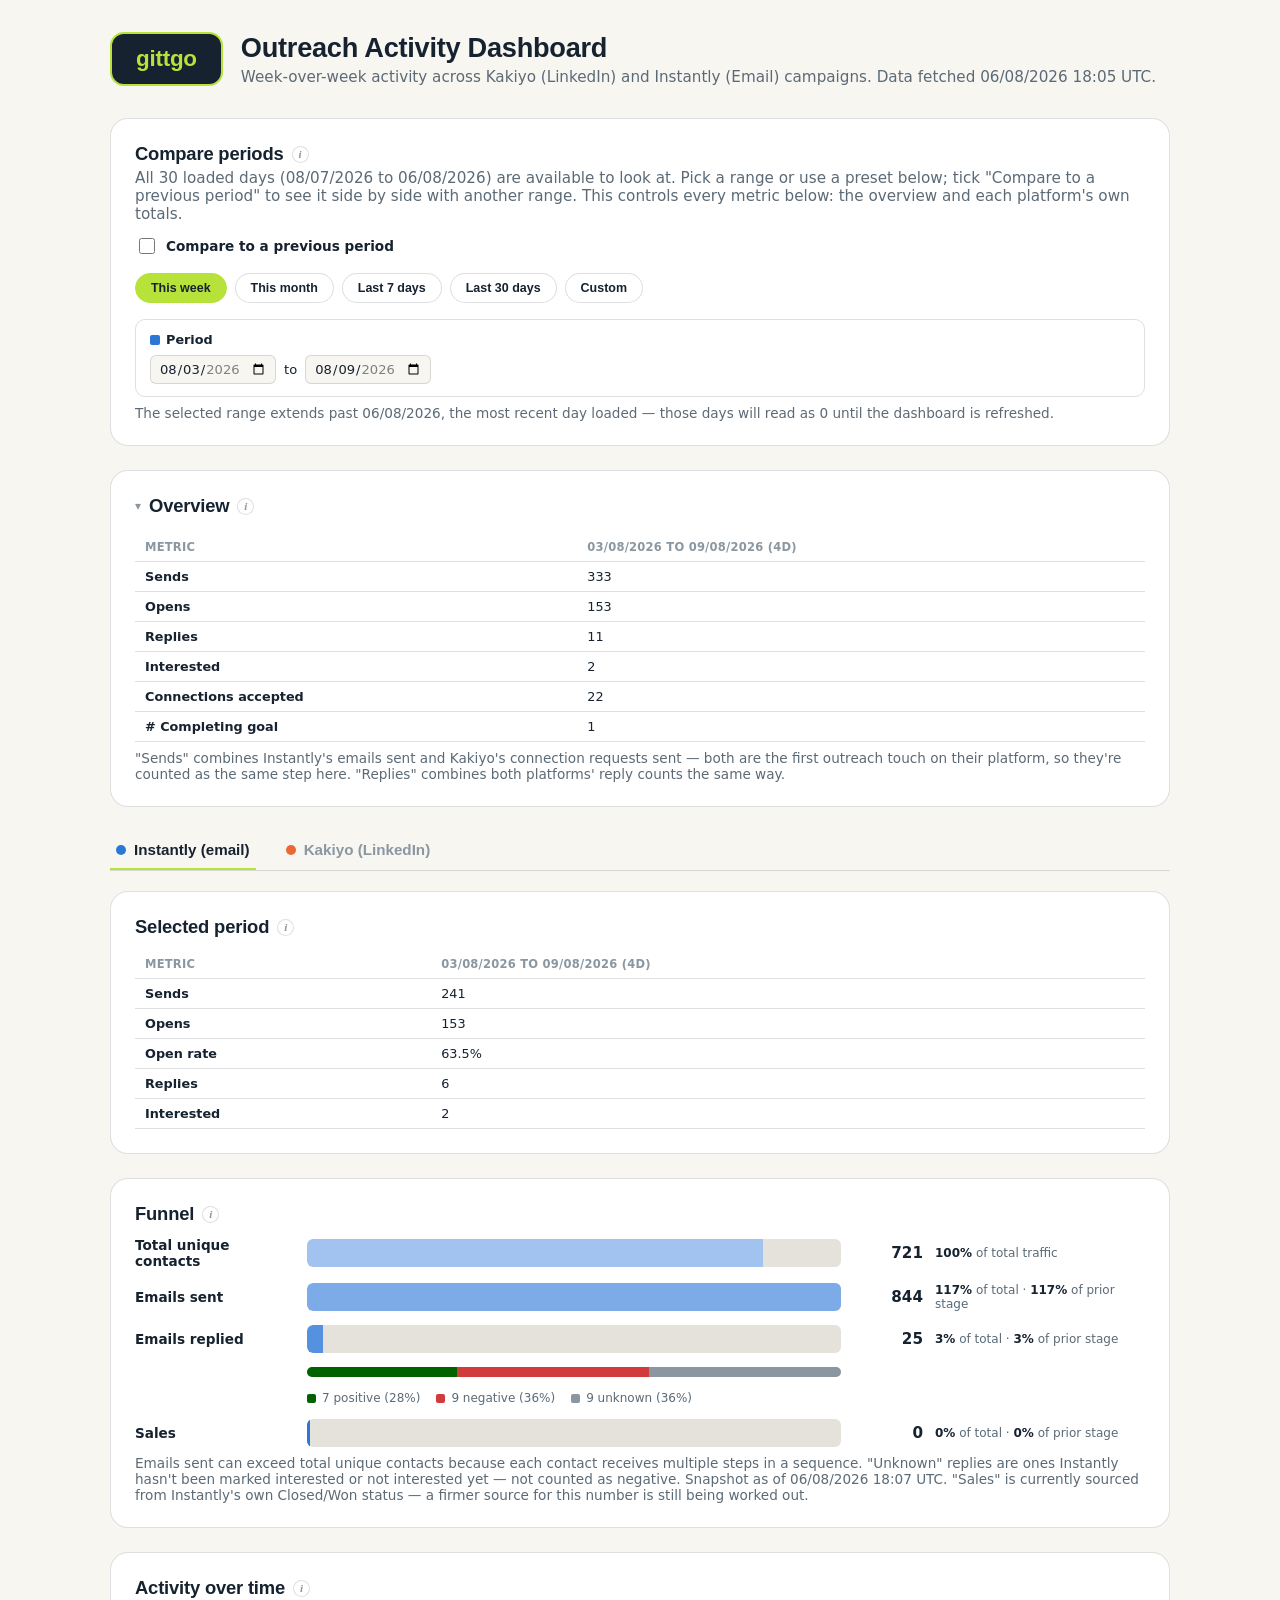
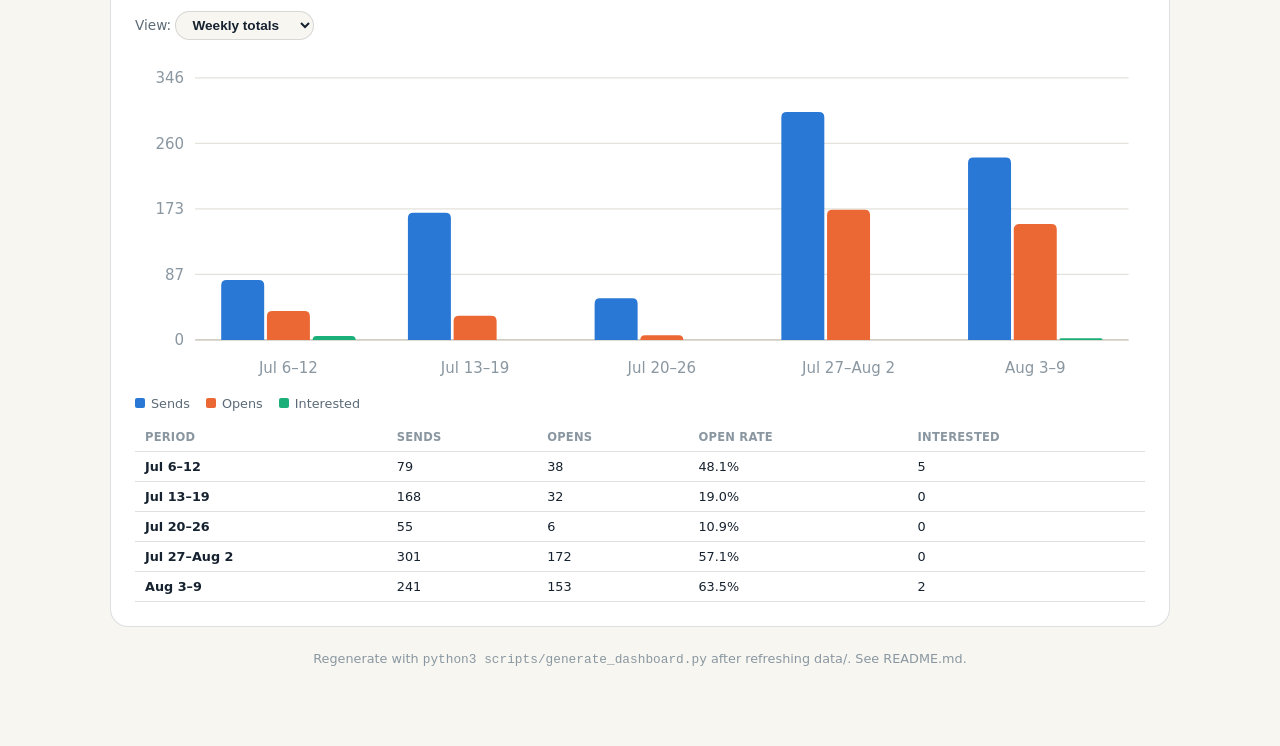
==== commit 085f4d2c: "Stop the logo box from extending past the subhead's actual text line The subhead's own 32px bottom m" ====
--- a/dashboard.html
+++ b/dashboard.html
@@ -43,13 +43,14 @@
 h1, h2, h3 { font-family: 'Poppins', 'Inter', sans-serif; font-weight: 800; letter-spacing: -0.01em; }
 h1 { font-size: 1.7rem; margin: 0 0 4px; }
 .sub { color: var(--ink-2); margin: 0 0 32px; font-size: 0.95rem; }
-.page-header { display: flex; align-items: stretch; gap: 18px; }
+.page-header { display: flex; align-items: stretch; gap: 18px; margin-bottom: 32px; }
 .brand-logo { flex-shrink: 0; display: flex; }
 .brand-mark { display: flex; align-items: center; justify-content: center; font-family: 'Poppins', 'Inter', sans-serif;
   font-weight: 800; font-size: 1.4rem; white-space: nowrap;
   color: var(--gittgo-lime); background: var(--gittgo-navy); border: 2px solid var(--gittgo-lime);
   border-radius: 14px; padding: 0 24px; letter-spacing: -0.01em; box-sizing: border-box; }
 .page-header-text { min-width: 0; }
+.page-header-text .sub { margin-bottom: 0; }
 @media (max-width: 640px) {
   .page-header { flex-direction: column; align-items: flex-start; gap: 12px; }
   .brand-mark { font-size: 1.05rem; padding: 12px; }
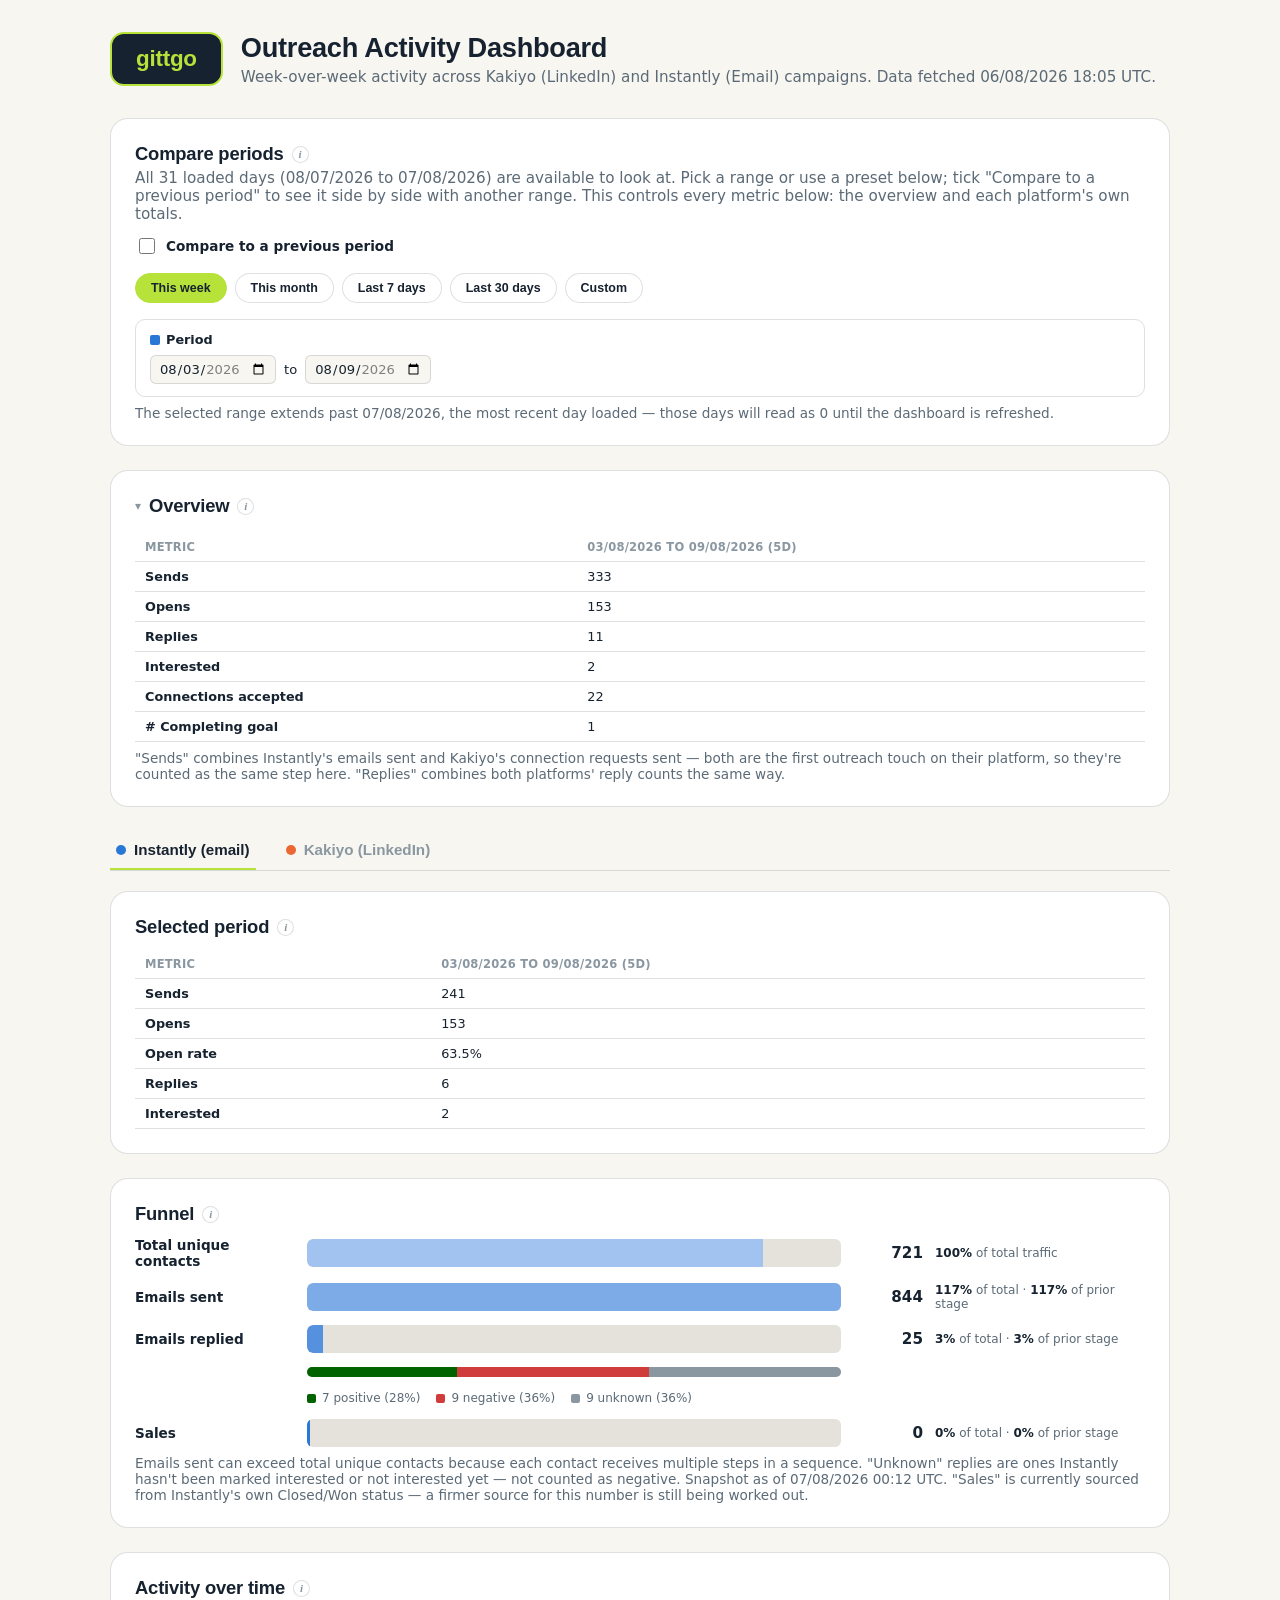
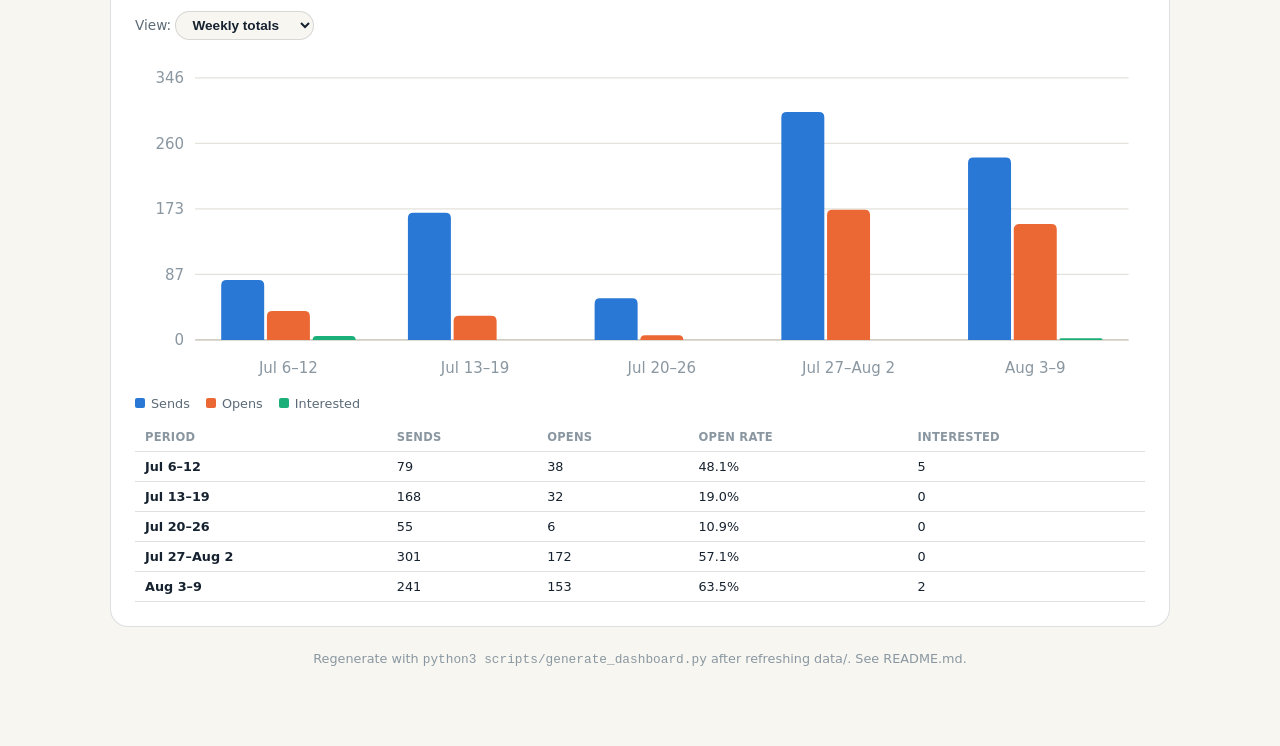
==== commit dcba23ca: "Daily Kakiyo snapshot: 2026-08-07" ====
--- a/dashboard.html
+++ b/dashboard.html
@@ -208,7 +208,7 @@
 
   <section>
     <h2>Compare periods <span class='info-wrap'><button type='button' class='info-icon' aria-label='About this section'>i</button><span class='info-tip' role='tooltip'>Pick a date range (or use a preset) to see totals for that period. Tick the Compare box to line it up against a second range instead. This is the one control for the whole page — it drives the Overview below and each platform tab&#x27;s own Selected period numbers, all at once. If Period A and B had a different number of days with actual sending activity (e.g. an in-progress week vs a full one, or weekends with no sends), the A vs B change compares daily pace over those active days, not raw totals.</span></span></h2>
-    <p class="sub" style="margin-bottom:12px;">All 30 loaded days (08/07/2026 to 06/08/2026) are available to look at. Pick a range or use a preset below; tick "Compare to a previous period" to see it side by side with another range. This controls every metric below: the overview and each platform's own totals.</p>
+    <p class="sub" style="margin-bottom:12px;">All 31 loaded days (08/07/2026 to 07/08/2026) are available to look at. Pick a range or use a preset below; tick "Compare to a previous period" to see it side by side with another range. This controls every metric below: the overview and each platform's own totals.</p>
     
     <div id="global-compare">
       <label class="compare-toggle">
@@ -232,17 +232,17 @@
         <div class="range-picker">
           <div class="rp-label"><i style="background:var(--series-blue)"></i><span data-role="pa-title">Period</span></div>
           <div class="rp-fields">
-            <input type="date" data-role="pa-start" min="2026-07-08" max="2026-08-06">
+            <input type="date" data-role="pa-start" min="2026-07-08" max="2026-08-07">
             <span>to</span>
-            <input type="date" data-role="pa-end" min="2026-07-08" max="2026-08-06">
+            <input type="date" data-role="pa-end" min="2026-07-08" max="2026-08-07">
           </div>
         </div>
         <div class="range-picker" data-role="pb-picker">
           <div class="rp-label"><i style="background:var(--series-yellow)"></i>Period B</div>
           <div class="rp-fields">
-            <input type="date" data-role="pb-start" min="2026-07-08" max="2026-08-06">
+            <input type="date" data-role="pb-start" min="2026-07-08" max="2026-08-07">
             <span>to</span>
-            <input type="date" data-role="pb-end" min="2026-07-08" max="2026-08-06">
+            <input type="date" data-role="pb-end" min="2026-07-08" max="2026-08-07">
           </div>
         </div>
       </div>
@@ -274,7 +274,7 @@
 
     <section>
       <h2>Funnel <span class='info-wrap'><button type='button' class='info-icon' aria-label='About this section'>i</button><span class='info-tip' role='tooltip'>A cumulative, all-time view of Instantly&#x27;s pipeline — Total unique contacts through Sales — independent of the date picker above. Each bar shows its share of total traffic and its share of the stage before it.</span></span></h2>
-      <div class='funnel'><div class='funnel-row'><div class='funnel-label'>Total unique contacts</div><div class='funnel-track'><div class='funnel-fill' style='width:85.4%; background:color-mix(in oklab, var(--series-blue) 45%, var(--surface) 55%);'></div></div><div class='funnel-value'>721</div><div class='funnel-meta'><b>100%</b> of total traffic</div></div><div class='funnel-row'><div class='funnel-label'>Emails sent</div><div class='funnel-track'><div class='funnel-fill' style='width:100.0%; background:color-mix(in oklab, var(--series-blue) 63%, var(--surface) 37%);'></div></div><div class='funnel-value'>844</div><div class='funnel-meta'><b>117%</b> of total · <b>117%</b> of prior stage</div></div><div class='funnel-row'><div class='funnel-label'>Emails replied</div><div class='funnel-track'><div class='funnel-fill' style='width:3.0%; background:color-mix(in oklab, var(--series-blue) 82%, var(--surface) 18%);'></div></div><div class='funnel-value'>25</div><div class='funnel-meta'><b>3%</b> of total · <b>3%</b> of prior stage</div></div><div class='funnel-row'><div></div><div class='split-bar'><div class='seg good' style='width:28.0%'></div><div class='seg bad' style='width:36.0%'></div><div class='seg unknown' style='width:36.0%'></div></div><div></div><div></div></div><div class='funnel-row'><div></div><div class='split-legend'><span class='legend-item'><i class='good'></i>7 positive (28%)</span><span class='legend-item'><i class='bad'></i>9 negative (36%)</span><span class='legend-item'><i class='unknown'></i>9 unknown (36%)</span></div></div><div class='funnel-row'><div class='funnel-label'>Sales</div><div class='funnel-track'><div class='funnel-fill' style='width:0.0%; background:color-mix(in oklab, var(--series-blue) 100%, var(--surface) 0%);'></div></div><div class='funnel-value'>0</div><div class='funnel-meta'><b>0%</b> of total · <b>0%</b> of prior stage</div></div></div><p class='note'>Emails sent can exceed total unique contacts because each contact receives multiple steps in a sequence. "Unknown" replies are ones Instantly hasn't been marked interested or not interested yet — not counted as negative. Snapshot as of 06/08/2026 18:07 UTC. "Sales" is currently sourced from Instantly's own Closed/Won status — a firmer source for this number is still being worked out.</p>
+      <div class='funnel'><div class='funnel-row'><div class='funnel-label'>Total unique contacts</div><div class='funnel-track'><div class='funnel-fill' style='width:85.4%; background:color-mix(in oklab, var(--series-blue) 45%, var(--surface) 55%);'></div></div><div class='funnel-value'>721</div><div class='funnel-meta'><b>100%</b> of total traffic</div></div><div class='funnel-row'><div class='funnel-label'>Emails sent</div><div class='funnel-track'><div class='funnel-fill' style='width:100.0%; background:color-mix(in oklab, var(--series-blue) 63%, var(--surface) 37%);'></div></div><div class='funnel-value'>844</div><div class='funnel-meta'><b>117%</b> of total · <b>117%</b> of prior stage</div></div><div class='funnel-row'><div class='funnel-label'>Emails replied</div><div class='funnel-track'><div class='funnel-fill' style='width:3.0%; background:color-mix(in oklab, var(--series-blue) 82%, var(--surface) 18%);'></div></div><div class='funnel-value'>25</div><div class='funnel-meta'><b>3%</b> of total · <b>3%</b> of prior stage</div></div><div class='funnel-row'><div></div><div class='split-bar'><div class='seg good' style='width:28.0%'></div><div class='seg bad' style='width:36.0%'></div><div class='seg unknown' style='width:36.0%'></div></div><div></div><div></div></div><div class='funnel-row'><div></div><div class='split-legend'><span class='legend-item'><i class='good'></i>7 positive (28%)</span><span class='legend-item'><i class='bad'></i>9 negative (36%)</span><span class='legend-item'><i class='unknown'></i>9 unknown (36%)</span></div></div><div class='funnel-row'><div class='funnel-label'>Sales</div><div class='funnel-track'><div class='funnel-fill' style='width:0.0%; background:color-mix(in oklab, var(--series-blue) 100%, var(--surface) 0%);'></div></div><div class='funnel-value'>0</div><div class='funnel-meta'><b>0%</b> of total · <b>0%</b> of prior stage</div></div></div><p class='note'>Emails sent can exceed total unique contacts because each contact receives multiple steps in a sequence. "Unknown" replies are ones Instantly hasn't been marked interested or not interested yet — not counted as negative. Snapshot as of 07/08/2026 00:12 UTC. "Sales" is currently sourced from Instantly's own Closed/Won status — a firmer source for this number is still being worked out.</p>
     </section>
 
     <section>
@@ -298,8 +298,8 @@
         <div class='table-wrap'><table><thead><tr><th>Period</th><th>Sends</th><th>Opens</th><th>Open rate</th><th>Interested</th></tr></thead><tbody><tr><td class='rowhead'>July 2026</td><td>603</td><td>242</td><td>40.1%</td><td>5</td></tr><tr><td class='rowhead'>August 2026</td><td>241</td><td>159</td><td>66.0%</td><td>2</td></tr></tbody></table></div>
       </div>
       <div class="granularity-panel" data-granularity="daily">
-        <div class='chart-wrap wide'><svg viewBox='0 0 1560 240' class='chart' style='width:1560px' role='img' aria-label='Activity'><line x1='44' y1='208.0' x2='1548' y2='208.0' class='gridline'/><text x='36' y='212.0' class='axis-label' text-anchor='end'>0</text><line x1='44' y1='160.0' x2='1548' y2='160.0' class='gridline'/><text x='36' y='164.0' class='axis-label' text-anchor='end'>29</text><line x1='44' y1='112.0' x2='1548' y2='112.0' class='gridline'/><text x='36' y='116.0' class='axis-label' text-anchor='end'>57</text><line x1='44' y1='64.0' x2='1548' y2='64.0' class='gridline'/><text x='36' y='68.0' class='axis-label' text-anchor='end'>86</text><line x1='44' y1='16.0' x2='1548' y2='16.0' class='gridline'/><text x='36' y='20.0' class='axis-label' text-anchor='end'>115</text><line x1='44' y1='208' x2='1548' y2='208' class='baseline'/><path d='M51.01866666666667,208.0 L51.01866666666667,161.91304347826087 Q51.01866666666667,157.91304347826087 55.01866666666667,157.91304347826087 L57.717333333333336,157.91304347826087 Q61.717333333333336,157.91304347826087 61.717333333333336,161.91304347826087 L61.717333333333336,208.0 Z' fill='var(--series-blue)' class='bar'><title>08/07/2026 — Sends: 30</title></path><path d='M63.717333333333336,208.0 L63.717333333333336,191.96521739130435 Q63.717333333333336,187.96521739130435 67.71733333333333,187.96521739130435 L70.416,187.96521739130435 Q74.416,187.96521739130435 74.416,191.96521739130435 L74.416,208.0 Z' fill='var(--series-orange)' class='bar'><title>08/07/2026 — Opens: 12</title></path><path d='M76.416,208.0 L76.416,206.9913043478261 Q76.416,202.9913043478261 80.416,202.9913043478261 L83.11466666666666,202.9913043478261 Q87.11466666666666,202.9913043478261 87.11466666666666,206.9913043478261 L87.11466666666666,208.0 Z' fill='var(--series-aqua)' class='bar'><title>08/07/2026 — Interested: 3</title></path><path d='M101.15199999999999,208.0 L101.15199999999999,180.2782608695652 Q101.15199999999999,176.2782608695652 105.15199999999999,176.2782608695652 L107.85066666666665,176.2782608695652 Q111.85066666666665,176.2782608695652 111.85066666666665,180.2782608695652 L111.85066666666665,208.0 Z' fill='var(--series-blue)' class='bar'><title>09/07/2026 — Sends: 19</title></path><path d='M113.85066666666665,208.0 L113.85066666666665,198.64347826086956 Q113.85066666666665,194.64347826086956 117.85066666666665,194.64347826086956 L120.54933333333332,194.64347826086956 Q124.54933333333332,194.64347826086956 124.54933333333332,198.64347826086956 L124.54933333333332,208.0 Z' fill='var(--series-orange)' class='bar'><title>09/07/2026 — Opens: 8</title></path><path d='M126.54933333333332,208.0 L126.54933333333332,208.0 Q126.54933333333332,206.3304347826087 128.21889855072462,206.3304347826087 L135.5784347826087,206.3304347826087 Q137.248,206.3304347826087 137.248,208.0 L137.248,208.0 Z' fill='var(--series-aqua)' class='bar'><title>09/07/2026 — Interested: 1</title></path><path d='M151.2853333333333,208.0 L151.2853333333333,161.91304347826087 Q151.2853333333333,157.91304347826087 155.2853333333333,157.91304347826087 L157.98399999999998,157.91304347826087 Q161.98399999999998,157.91304347826087 161.98399999999998,161.91304347826087 L161.98399999999998,208.0 Z' fill='var(--series-blue)' class='bar'><title>10/07/2026 — Sends: 30</title></path><path d='M163.98399999999998,208.0 L163.98399999999998,190.29565217391303 Q163.98399999999998,186.29565217391303 167.98399999999998,186.29565217391303 L170.68266666666665,186.29565217391303 Q174.68266666666665,186.29565217391303 174.68266666666665,190.29565217391303 L174.68266666666665,208.0 Z' fill='var(--series-orange)' class='bar'><title>10/07/2026 — Opens: 13</title></path><path d='M176.68266666666665,208.0 L176.68266666666665,208.0 Q176.68266666666665,206.3304347826087 178.35223188405794,206.3304347826087 L185.71176811594202,206.3304347826087 Q187.38133333333332,206.3304347826087 187.38133333333332,208.0 L187.38133333333332,208.0 Z' fill='var(--series-aqua)' class='bar'><title>10/07/2026 — Interested: 1</title></path><path d='M214.11733333333333,208.0 L214.11733333333333,208.0 Q214.11733333333333,204.66086956521738 217.45646376811595,204.66086956521738 L221.47686956521738,204.66086956521738 Q224.816,204.66086956521738 224.816,208.0 L224.816,208.0 Z' fill='var(--series-orange)' class='bar'><title>11/07/2026 — Opens: 2</title></path><path d='M264.25066666666663,208.0 L264.25066666666663,206.9913043478261 Q264.25066666666663,202.9913043478261 268.25066666666663,202.9913043478261 L270.9493333333333,202.9913043478261 Q274.9493333333333,202.9913043478261 274.9493333333333,206.9913043478261 L274.9493333333333,208.0 Z' fill='var(--series-orange)' class='bar'><title>12/07/2026 — Opens: 3</title></path><path d='M301.6853333333333,208.0 L301.6853333333333,161.91304347826087 Q301.6853333333333,157.91304347826087 305.6853333333333,157.91304347826087 L308.38399999999996,157.91304347826087 Q312.38399999999996,157.91304347826087 312.38399999999996,161.91304347826087 L312.38399999999996,208.0 Z' fill='var(--series-blue)' class='bar'><title>13/07/2026 — Sends: 30</title></path><path d='M314.38399999999996,208.0 L314.38399999999996,190.29565217391303 Q314.38399999999996,186.29565217391303 318.38399999999996,186.29565217391303 L321.0826666666666,186.29565217391303 Q325.0826666666666,186.29565217391303 325.0826666666666,190.29565217391303 L325.0826666666666,208.0 Z' fill='var(--series-orange)' class='bar'><title>13/07/2026 — Opens: 13</title></path><path d='M351.8186666666667,208.0 L351.8186666666667,161.91304347826087 Q351.8186666666667,157.91304347826087 355.8186666666667,157.91304347826087 L358.51733333333334,157.91304347826087 Q362.51733333333334,157.91304347826087 362.51733333333334,161.91304347826087 L362.51733333333334,208.0 Z' fill='var(--series-blue)' class='bar'><title>14/07/2026 — Sends: 30</title></path><path d='M364.51733333333334,208.0 L364.51733333333334,196.97391304347826 Q364.51733333333334,192.97391304347826 368.51733333333334,192.97391304347826 L371.216,192.97391304347826 Q375.216,192.97391304347826 375.216,196.97391304347826 L375.216,208.0 Z' fill='var(--series-orange)' class='bar'><title>14/07/2026 — Opens: 9</title></path><path d='M401.952,208.0 L401.952,161.91304347826087 Q401.952,157.91304347826087 405.952,157.91304347826087 L408.65066666666667,157.91304347826087 Q412.65066666666667,157.91304347826087 412.65066666666667,161.91304347826087 L412.65066666666667,208.0 Z' fill='var(--series-blue)' class='bar'><title>15/07/2026 — Sends: 30</title></path><path d='M414.65066666666667,208.0 L414.65066666666667,208.0 Q414.65066666666667,204.66086956521738 417.9897971014493,204.66086956521738 L422.0102028985507,204.66086956521738 Q425.34933333333333,204.66086956521738 425.34933333333333,208.0 L425.34933333333333,208.0 Z' fill='var(--series-orange)' class='bar'><title>15/07/2026 — Opens: 2</title></path><path d='M452.0853333333333,208.0 L452.0853333333333,145.2173913043478 Q452.0853333333333,141.2173913043478 456.0853333333333,141.2173913043478 L458.784,141.2173913043478 Q462.784,141.2173913043478 462.784,145.2173913043478 L462.784,208.0 Z' fill='var(--series-blue)' class='bar'><title>16/07/2026 — Sends: 40</title></path><path d='M464.784,208.0 L464.784,203.65217391304347 Q464.784,199.65217391304347 468.784,199.65217391304347 L471.48266666666666,199.65217391304347 Q475.48266666666666,199.65217391304347 475.48266666666666,203.65217391304347 L475.48266666666666,208.0 Z' fill='var(--series-orange)' class='bar'><title>16/07/2026 — Opens: 5</title></path><path d='M502.21866666666665,208.0 L502.21866666666665,148.55652173913043 Q502.21866666666665,144.55652173913043 506.21866666666665,144.55652173913043 L508.9173333333333,144.55652173913043 Q512.9173333333333,144.55652173913043 512.9173333333333,148.55652173913043 L512.9173333333333,208.0 Z' fill='var(--series-blue)' class='bar'><title>17/07/2026 — Sends: 38</title></path><path d='M514.9173333333333,208.0 L514.9173333333333,208.0 Q514.9173333333333,204.66086956521738 518.256463768116,204.66086956521738 L522.2768695652173,204.66086956521738 Q525.616,204.66086956521738 525.616,208.0 L525.616,208.0 Z' fill='var(--series-orange)' class='bar'><title>17/07/2026 — Opens: 2</title></path><path d='M615.1840000000001,208.0 L615.1840000000001,208.0 Q615.1840000000001,206.3304347826087 616.8535652173914,206.3304347826087 L624.2131014492754,206.3304347826087 Q625.8826666666668,206.3304347826087 625.8826666666668,208.0 L625.8826666666668,208.0 Z' fill='var(--series-orange)' class='bar'><title>19/07/2026 — Opens: 1</title></path><path d='M652.6186666666667,208.0 L652.6186666666667,136.86956521739128 Q652.6186666666667,132.86956521739128 656.6186666666667,132.86956521739128 L659.3173333333334,132.86956521739128 Q663.3173333333334,132.86956521739128 663.3173333333334,136.86956521739128 L663.3173333333334,208.0 Z' fill='var(--series-blue)' class='bar'><title>20/07/2026 — Sends: 45</title></path><path d='M665.3173333333334,208.0 L665.3173333333334,208.0 Q665.3173333333334,206.3304347826087 666.9868985507247,206.3304347826087 L674.3464347826088,206.3304347826087 Q676.0160000000001,206.3304347826087 676.0160000000001,208.0 L676.0160000000001,208.0 Z' fill='var(--series-orange)' class='bar'><title>20/07/2026 — Opens: 1</title></path><path d='M715.4506666666667,208.0 L715.4506666666667,208.0 Q715.4506666666667,206.3304347826087 717.1202318840581,206.3304347826087 L724.4797681159421,206.3304347826087 Q726.1493333333334,206.3304347826087 726.1493333333334,208.0 L726.1493333333334,208.0 Z' fill='var(--series-orange)' class='bar'><title>21/07/2026 — Opens: 1</title></path><path d='M765.5840000000001,208.0 L765.5840000000001,208.0 Q765.5840000000001,206.3304347826087 767.2535652173914,206.3304347826087 L774.6131014492754,206.3304347826087 Q776.2826666666667,206.3304347826087 776.2826666666667,208.0 L776.2826666666667,208.0 Z' fill='var(--series-orange)' class='bar'><title>22/07/2026 — Opens: 1</title></path><path d='M853.152,208.0 L853.152,195.30434782608694 Q853.152,191.30434782608694 857.152,191.30434782608694 L859.8506666666667,191.30434782608694 Q863.8506666666667,191.30434782608694 863.8506666666667,195.30434782608694 L863.8506666666667,208.0 Z' fill='var(--series-blue)' class='bar'><title>24/07/2026 — Sends: 10</title></path><path d='M865.8506666666667,208.0 L865.8506666666667,206.9913043478261 Q865.8506666666667,202.9913043478261 869.8506666666667,202.9913043478261 L872.5493333333334,202.9913043478261 Q876.5493333333334,202.9913043478261 876.5493333333334,206.9913043478261 L876.5493333333334,208.0 Z' fill='var(--series-orange)' class='bar'><title>24/07/2026 — Opens: 3</title></path><path d='M1003.552,208.0 L1003.552,86.78260869565216 Q1003.552,82.78260869565216 1007.552,82.78260869565216 L1010.2506666666667,82.78260869565216 Q1014.2506666666667,82.78260869565216 1014.2506666666667,86.78260869565216 L1014.2506666666667,208.0 Z' fill='var(--series-blue)' class='bar'><title>27/07/2026 — Sends: 75</title></path><path d='M1016.2506666666667,208.0 L1016.2506666666667,131.8608695652174 Q1016.2506666666667,127.86086956521739 1020.2506666666667,127.86086956521739 L1022.9493333333332,127.86086956521739 Q1026.9493333333332,127.86086956521739 1026.9493333333332,131.8608695652174 L1026.9493333333332,208.0 Z' fill='var(--series-orange)' class='bar'><title>27/07/2026 — Opens: 48</title></path><path d='M1053.6853333333331,208.0 L1053.6853333333331,145.2173913043478 Q1053.6853333333331,141.2173913043478 1057.6853333333331,141.2173913043478 L1060.3839999999998,141.2173913043478 Q1064.3839999999998,141.2173913043478 1064.3839999999998,145.2173913043478 L1064.3839999999998,208.0 Z' fill='var(--series-blue)' class='bar'><title>28/07/2026 — Sends: 40</title></path><path d='M1066.3839999999998,208.0 L1066.3839999999998,191.96521739130435 Q1066.3839999999998,187.96521739130435 1070.3839999999998,187.96521739130435 L1073.0826666666665,187.96521739130435 Q1077.0826666666665,187.96521739130435 1077.0826666666665,191.96521739130435 L1077.0826666666665,208.0 Z' fill='var(--series-orange)' class='bar'><title>28/07/2026 — Opens: 12</title></path><path d='M1103.8186666666666,208.0 L1103.8186666666666,103.4782608695652 Q1103.8186666666666,99.4782608695652 1107.8186666666666,99.4782608695652 L1110.5173333333332,99.4782608695652 Q1114.5173333333332,99.4782608695652 1114.5173333333332,103.4782608695652 L1114.5173333333332,208.0 Z' fill='var(--series-blue)' class='bar'><title>29/07/2026 — Sends: 65</title></path><path d='M1116.5173333333332,208.0 L1116.5173333333332,136.86956521739128 Q1116.5173333333332,132.86956521739128 1120.5173333333332,132.86956521739128 L1123.216,132.86956521739128 Q1127.216,132.86956521739128 1127.216,136.86956521739128 L1127.216,208.0 Z' fill='var(--series-orange)' class='bar'><title>29/07/2026 — Opens: 45</title></path><path d='M1153.952,208.0 L1153.952,135.2 Q1153.952,131.2 1157.952,131.2 L1160.6506666666667,131.2 Q1164.6506666666667,131.2 1164.6506666666667,135.2 L1164.6506666666667,208.0 Z' fill='var(--series-blue)' class='bar'><title>30/07/2026 — Sends: 46</title></path><path d='M1166.6506666666667,208.0 L1166.6506666666667,181.94782608695652 Q1166.6506666666667,177.94782608695652 1170.6506666666667,177.94782608695652 L1173.3493333333333,177.94782608695652 Q1177.3493333333333,177.94782608695652 1177.3493333333333,181.94782608695652 L1177.3493333333333,208.0 Z' fill='var(--series-orange)' class='bar'><title>30/07/2026 — Opens: 18</title></path><path d='M1204.0853333333332,208.0 L1204.0853333333332,86.78260869565216 Q1204.0853333333332,82.78260869565216 1208.0853333333332,82.78260869565216 L1210.7839999999999,82.78260869565216 Q1214.7839999999999,82.78260869565216 1214.7839999999999,86.78260869565216 L1214.7839999999999,208.0 Z' fill='var(--series-blue)' class='bar'><title>31/07/2026 — Sends: 75</title></path><path d='M1216.7839999999999,208.0 L1216.7839999999999,140.2086956521739 Q1216.7839999999999,136.2086956521739 1220.7839999999999,136.2086956521739 L1223.4826666666665,136.2086956521739 Q1227.4826666666665,136.2086956521739 1227.4826666666665,140.2086956521739 L1227.4826666666665,208.0 Z' fill='var(--series-orange)' class='bar'><title>31/07/2026 — Opens: 43</title></path><path d='M1266.9173333333333,208.0 L1266.9173333333333,208.0 Q1266.9173333333333,206.3304347826087 1268.5868985507245,206.3304347826087 L1275.9464347826088,206.3304347826087 Q1277.616,206.3304347826087 1277.616,208.0 L1277.616,208.0 Z' fill='var(--series-orange)' class='bar'><title>01/08/2026 — Opens: 1</title></path><path d='M1317.0506666666665,208.0 L1317.0506666666665,203.65217391304347 Q1317.0506666666665,199.65217391304347 1321.0506666666665,199.65217391304347 L1323.7493333333332,199.65217391304347 Q1327.7493333333332,199.65217391304347 1327.7493333333332,203.65217391304347 L1327.7493333333332,208.0 Z' fill='var(--series-orange)' class='bar'><title>02/08/2026 — Opens: 5</title></path><path d='M1354.4853333333333,208.0 L1354.4853333333333,86.78260869565216 Q1354.4853333333333,82.78260869565216 1358.4853333333333,82.78260869565216 L1361.184,82.78260869565216 Q1365.184,82.78260869565216 1365.184,86.78260869565216 L1365.184,208.0 Z' fill='var(--series-blue)' class='bar'><title>03/08/2026 — Sends: 75</title></path><path d='M1367.184,208.0 L1367.184,133.5304347826087 Q1367.184,129.5304347826087 1371.184,129.5304347826087 L1373.8826666666666,129.5304347826087 Q1377.8826666666666,129.5304347826087 1377.8826666666666,133.5304347826087 L1377.8826666666666,208.0 Z' fill='var(--series-orange)' class='bar'><title>03/08/2026 — Opens: 47</title></path><path d='M1404.6186666666665,208.0 L1404.6186666666665,45.04347826086956 Q1404.6186666666665,41.04347826086956 1408.6186666666665,41.04347826086956 L1411.3173333333332,41.04347826086956 Q1415.3173333333332,41.04347826086956 1415.3173333333332,45.04347826086956 L1415.3173333333332,208.0 Z' fill='var(--series-blue)' class='bar'><title>04/08/2026 — Sends: 100</title></path><path d='M1417.3173333333332,208.0 L1417.3173333333332,76.76521739130433 Q1417.3173333333332,72.76521739130433 1421.3173333333332,72.76521739130433 L1424.0159999999998,72.76521739130433 Q1428.0159999999998,72.76521739130433 1428.0159999999998,76.76521739130433 L1428.0159999999998,208.0 Z' fill='var(--series-orange)' class='bar'><title>04/08/2026 — Opens: 81</title></path><path d='M1430.0159999999998,208.0 L1430.0159999999998,208.0 Q1430.0159999999998,204.66086956521738 1433.3551304347825,204.66086956521738 L1437.3755362318839,204.66086956521738 Q1440.7146666666665,204.66086956521738 1440.7146666666665,208.0 L1440.7146666666665,208.0 Z' fill='var(--series-aqua)' class='bar'><title>04/08/2026 — Interested: 2</title></path><path d='M1454.752,208.0 L1454.752,118.50434782608694 Q1454.752,114.50434782608694 1458.752,114.50434782608694 L1461.4506666666666,114.50434782608694 Q1465.4506666666666,114.50434782608694 1465.4506666666666,118.50434782608694 L1465.4506666666666,208.0 Z' fill='var(--series-blue)' class='bar'><title>05/08/2026 — Sends: 56</title></path><path d='M1467.4506666666666,208.0 L1467.4506666666666,175.2695652173913 Q1467.4506666666666,171.2695652173913 1471.4506666666666,171.2695652173913 L1474.1493333333333,171.2695652173913 Q1478.1493333333333,171.2695652173913 1478.1493333333333,175.2695652173913 L1478.1493333333333,208.0 Z' fill='var(--series-orange)' class='bar'><title>05/08/2026 — Opens: 22</title></path><path d='M1504.8853333333332,208.0 L1504.8853333333332,195.30434782608694 Q1504.8853333333332,191.30434782608694 1508.8853333333332,191.30434782608694 L1511.5839999999998,191.30434782608694 Q1515.5839999999998,191.30434782608694 1515.5839999999998,195.30434782608694 L1515.5839999999998,208.0 Z' fill='var(--series-blue)' class='bar'><title>06/08/2026 — Sends: 10</title></path><path d='M1517.5839999999998,208.0 L1517.5839999999998,206.9913043478261 Q1517.5839999999998,202.9913043478261 1521.5839999999998,202.9913043478261 L1524.2826666666665,202.9913043478261 Q1528.2826666666665,202.9913043478261 1528.2826666666665,206.9913043478261 L1528.2826666666665,208.0 Z' fill='var(--series-orange)' class='bar'><title>06/08/2026 — Opens: 3</title></path><text x='69.1' y='232' class='axis-label' text-anchor='middle'>08/07/2026</text><text x='119.2' y='232' class='axis-label' text-anchor='middle'>09/07/2026</text><text x='169.3' y='232' class='axis-label' text-anchor='middle'>10/07/2026</text><text x='219.5' y='232' class='axis-label' text-anchor='middle'>11/07/2026</text><text x='269.6' y='232' class='axis-label' text-anchor='middle'>12/07/2026</text><text x='319.7' y='232' class='axis-label' text-anchor='middle'>13/07/2026</text><text x='369.9' y='232' class='axis-label' text-anchor='middle'>14/07/2026</text><text x='420.0' y='232' class='axis-label' text-anchor='middle'>15/07/2026</text><text x='470.1' y='232' class='axis-label' text-anchor='middle'>16/07/2026</text><text x='520.3' y='232' class='axis-label' text-anchor='middle'>17/07/2026</text><text x='570.4' y='232' class='axis-label' text-anchor='middle'>18/07/2026</text><text x='620.5' y='232' class='axis-label' text-anchor='middle'>19/07/2026</text><text x='670.7' y='232' class='axis-label' text-anchor='middle'>20/07/2026</text><text x='720.8' y='232' class='axis-label' text-anchor='middle'>21/07/2026</text><text x='770.9' y='232' class='axis-label' text-anchor='middle'>22/07/2026</text><text x='821.1' y='232' class='axis-label' text-anchor='middle'>23/07/2026</text><text x='871.2' y='232' class='axis-label' text-anchor='middle'>24/07/2026</text><text x='921.3' y='232' class='axis-label' text-anchor='middle'>25/07/2026</text><text x='971.5' y='232' class='axis-label' text-anchor='middle'>26/07/2026</text><text x='1021.6' y='232' class='axis-label' text-anchor='middle'>27/07/2026</text><text x='1071.7' y='232' class='axis-label' text-anchor='middle'>28/07/2026</text><text x='1121.9' y='232' class='axis-label' text-anchor='middle'>29/07/2026</text><text x='1172.0' y='232' class='axis-label' text-anchor='middle'>30/07/2026</text><text x='1222.1' y='232' class='axis-label' text-anchor='middle'>31/07/2026</text><text x='1272.3' y='232' class='axis-label' text-anchor='middle'>01/08/2026</text><text x='1322.4' y='232' class='axis-label' text-anchor='middle'>02/08/2026</text><text x='1372.5' y='232' class='axis-label' text-anchor='middle'>03/08/2026</text><text x='1422.7' y='232' class='axis-label' text-anchor='middle'>04/08/2026</text><text x='1472.8' y='232' class='axis-label' text-anchor='middle'>05/08/2026</text><text x='1522.9' y='232' class='axis-label' text-anchor='middle'>06/08/2026</text></svg><div class='legend'><span class='legend-item'><i style='background:var(--series-blue)'></i>Sends</span><span class='legend-item'><i style='background:var(--series-orange)'></i>Opens</span><span class='legend-item'><i style='background:var(--series-aqua)'></i>Interested</span></div></div>
-        <div class='table-wrap'><table><thead><tr><th>Date</th><th>Sends</th><th>Opens</th><th>Open rate</th><th>Interested</th></tr></thead><tbody><tr><td class='rowhead'>08/07/2026</td><td>30</td><td>12</td><td>40.0%</td><td>3</td></tr><tr><td class='rowhead'>09/07/2026</td><td>19</td><td>8</td><td>42.1%</td><td>1</td></tr><tr><td class='rowhead'>10/07/2026</td><td>30</td><td>13</td><td>43.3%</td><td>1</td></tr><tr><td class='rowhead'>11/07/2026</td><td>0</td><td>2</td><td>0.0%</td><td>0</td></tr><tr><td class='rowhead'>12/07/2026</td><td>0</td><td>3</td><td>0.0%</td><td>0</td></tr><tr><td class='rowhead'>13/07/2026</td><td>30</td><td>13</td><td>43.3%</td><td>0</td></tr><tr><td class='rowhead'>14/07/2026</td><td>30</td><td>9</td><td>30.0%</td><td>0</td></tr><tr><td class='rowhead'>15/07/2026</td><td>30</td><td>2</td><td>6.7%</td><td>0</td></tr><tr><td class='rowhead'>16/07/2026</td><td>40</td><td>5</td><td>12.5%</td><td>0</td></tr><tr><td class='rowhead'>17/07/2026</td><td>38</td><td>2</td><td>5.3%</td><td>0</td></tr><tr><td class='rowhead'>18/07/2026</td><td>0</td><td>0</td><td>0.0%</td><td>0</td></tr><tr><td class='rowhead'>19/07/2026</td><td>0</td><td>1</td><td>0.0%</td><td>0</td></tr><tr><td class='rowhead'>20/07/2026</td><td>45</td><td>1</td><td>2.2%</td><td>0</td></tr><tr><td class='rowhead'>21/07/2026</td><td>0</td><td>1</td><td>0.0%</td><td>0</td></tr><tr><td class='rowhead'>22/07/2026</td><td>0</td><td>1</td><td>0.0%</td><td>0</td></tr><tr><td class='rowhead'>23/07/2026</td><td>0</td><td>0</td><td>0.0%</td><td>0</td></tr><tr><td class='rowhead'>24/07/2026</td><td>10</td><td>3</td><td>30.0%</td><td>0</td></tr><tr><td class='rowhead'>25/07/2026</td><td>0</td><td>0</td><td>0.0%</td><td>0</td></tr><tr><td class='rowhead'>26/07/2026</td><td>0</td><td>0</td><td>0.0%</td><td>0</td></tr><tr><td class='rowhead'>27/07/2026</td><td>75</td><td>48</td><td>64.0%</td><td>0</td></tr><tr><td class='rowhead'>28/07/2026</td><td>40</td><td>12</td><td>30.0%</td><td>0</td></tr><tr><td class='rowhead'>29/07/2026</td><td>65</td><td>45</td><td>69.2%</td><td>0</td></tr><tr><td class='rowhead'>30/07/2026</td><td>46</td><td>18</td><td>39.1%</td><td>0</td></tr><tr><td class='rowhead'>31/07/2026</td><td>75</td><td>43</td><td>57.3%</td><td>0</td></tr><tr><td class='rowhead'>01/08/2026</td><td>0</td><td>1</td><td>0.0%</td><td>0</td></tr><tr><td class='rowhead'>02/08/2026</td><td>0</td><td>5</td><td>0.0%</td><td>0</td></tr><tr><td class='rowhead'>03/08/2026</td><td>75</td><td>47</td><td>62.7%</td><td>0</td></tr><tr><td class='rowhead'>04/08/2026</td><td>100</td><td>81</td><td>81.0%</td><td>2</td></tr><tr><td class='rowhead'>05/08/2026</td><td>56</td><td>22</td><td>39.3%</td><td>0</td></tr><tr><td class='rowhead'>06/08/2026</td><td>10</td><td>3</td><td>30.0%</td><td>0</td></tr></tbody></table></div>
+        <div class='chart-wrap wide'><svg viewBox='0 0 1610 240' class='chart' style='width:1610px' role='img' aria-label='Activity'><line x1='44' y1='208.0' x2='1598' y2='208.0' class='gridline'/><text x='36' y='212.0' class='axis-label' text-anchor='end'>0</text><line x1='44' y1='160.0' x2='1598' y2='160.0' class='gridline'/><text x='36' y='164.0' class='axis-label' text-anchor='end'>29</text><line x1='44' y1='112.0' x2='1598' y2='112.0' class='gridline'/><text x='36' y='116.0' class='axis-label' text-anchor='end'>57</text><line x1='44' y1='64.0' x2='1598' y2='64.0' class='gridline'/><text x='36' y='68.0' class='axis-label' text-anchor='end'>86</text><line x1='44' y1='16.0' x2='1598' y2='16.0' class='gridline'/><text x='36' y='20.0' class='axis-label' text-anchor='end'>115</text><line x1='44' y1='208' x2='1598' y2='208' class='baseline'/><path d='M51.01806451612903,208.0 L51.01806451612903,161.91304347826087 Q51.01806451612903,157.91304347826087 55.01806451612903,157.91304347826087 L57.71569892473118,157.91304347826087 Q61.71569892473118,157.91304347826087 61.71569892473118,161.91304347826087 L61.71569892473118,208.0 Z' fill='var(--series-blue)' class='bar'><title>08/07/2026 — Sends: 30</title></path><path d='M63.71569892473118,208.0 L63.71569892473118,191.96521739130435 Q63.71569892473118,187.96521739130435 67.71569892473119,187.96521739130435 L70.41333333333333,187.96521739130435 Q74.41333333333333,187.96521739130435 74.41333333333333,191.96521739130435 L74.41333333333333,208.0 Z' fill='var(--series-orange)' class='bar'><title>08/07/2026 — Opens: 12</title></path><path d='M76.41333333333333,208.0 L76.41333333333333,206.9913043478261 Q76.41333333333333,202.9913043478261 80.41333333333333,202.9913043478261 L83.11096774193548,202.9913043478261 Q87.11096774193548,202.9913043478261 87.11096774193548,206.9913043478261 L87.11096774193548,208.0 Z' fill='var(--series-aqua)' class='bar'><title>08/07/2026 — Interested: 3</title></path><path d='M101.14709677419354,208.0 L101.14709677419354,180.2782608695652 Q101.14709677419354,176.2782608695652 105.14709677419354,176.2782608695652 L107.8447311827957,176.2782608695652 Q111.8447311827957,176.2782608695652 111.8447311827957,180.2782608695652 L111.8447311827957,208.0 Z' fill='var(--series-blue)' class='bar'><title>09/07/2026 — Sends: 19</title></path><path d='M113.8447311827957,208.0 L113.8447311827957,198.64347826086956 Q113.8447311827957,194.64347826086956 117.8447311827957,194.64347826086956 L120.54236559139785,194.64347826086956 Q124.54236559139785,194.64347826086956 124.54236559139785,198.64347826086956 L124.54236559139785,208.0 Z' fill='var(--series-orange)' class='bar'><title>09/07/2026 — Opens: 8</title></path><path d='M126.54236559139784,208.0 L126.54236559139784,208.0 Q126.54236559139784,206.3304347826087 128.21193080878913,206.3304347826087 L135.5704347826087,206.3304347826087 Q137.23999999999998,206.3304347826087 137.23999999999998,208.0 L137.23999999999998,208.0 Z' fill='var(--series-aqua)' class='bar'><title>09/07/2026 — Interested: 1</title></path><path d='M151.27612903225807,208.0 L151.27612903225807,161.91304347826087 Q151.27612903225807,157.91304347826087 155.27612903225807,157.91304347826087 L157.9737634408602,157.91304347826087 Q161.9737634408602,157.91304347826087 161.9737634408602,161.91304347826087 L161.9737634408602,208.0 Z' fill='var(--series-blue)' class='bar'><title>10/07/2026 — Sends: 30</title></path><path d='M163.9737634408602,208.0 L163.9737634408602,190.29565217391303 Q163.9737634408602,186.29565217391303 167.9737634408602,186.29565217391303 L170.67139784946235,186.29565217391303 Q174.67139784946235,186.29565217391303 174.67139784946235,190.29565217391303 L174.67139784946235,208.0 Z' fill='var(--series-orange)' class='bar'><title>10/07/2026 — Opens: 13</title></path><path d='M176.67139784946238,208.0 L176.67139784946238,208.0 Q176.67139784946238,206.3304347826087 178.34096306685367,206.3304347826087 L185.69946704067323,206.3304347826087 Q187.36903225806452,206.3304347826087 187.36903225806452,208.0 L187.36903225806452,208.0 Z' fill='var(--series-aqua)' class='bar'><title>10/07/2026 — Interested: 1</title></path><path d='M214.10279569892475,208.0 L214.10279569892475,208.0 Q214.10279569892475,204.66086956521738 217.44192613370737,204.66086956521738 L221.46129967274427,204.66086956521738 Q224.8004301075269,204.66086956521738 224.8004301075269,208.0 L224.8004301075269,208.0 Z' fill='var(--series-orange)' class='bar'><title>11/07/2026 — Opens: 2</title></path><path d='M264.23182795698926,208.0 L264.23182795698926,206.9913043478261 Q264.23182795698926,202.9913043478261 268.23182795698926,202.9913043478261 L270.9294623655914,202.9913043478261 Q274.9294623655914,202.9913043478261 274.9294623655914,206.9913043478261 L274.9294623655914,208.0 Z' fill='var(--series-orange)' class='bar'><title>12/07/2026 — Opens: 3</title></path><path d='M301.6632258064516,208.0 L301.6632258064516,161.91304347826087 Q301.6632258064516,157.91304347826087 305.6632258064516,157.91304347826087 L308.3608602150537,157.91304347826087 Q312.3608602150537,157.91304347826087 312.3608602150537,161.91304347826087 L312.3608602150537,208.0 Z' fill='var(--series-blue)' class='bar'><title>13/07/2026 — Sends: 30</title></path><path d='M314.3608602150537,208.0 L314.3608602150537,190.29565217391303 Q314.3608602150537,186.29565217391303 318.3608602150537,186.29565217391303 L321.05849462365586,186.29565217391303 Q325.05849462365586,186.29565217391303 325.05849462365586,190.29565217391303 L325.05849462365586,208.0 Z' fill='var(--series-orange)' class='bar'><title>13/07/2026 — Opens: 13</title></path><path d='M351.79225806451615,208.0 L351.79225806451615,161.91304347826087 Q351.79225806451615,157.91304347826087 355.79225806451615,157.91304347826087 L358.4898924731183,157.91304347826087 Q362.4898924731183,157.91304347826087 362.4898924731183,161.91304347826087 L362.4898924731183,208.0 Z' fill='var(--series-blue)' class='bar'><title>14/07/2026 — Sends: 30</title></path><path d='M364.4898924731183,208.0 L364.4898924731183,196.97391304347826 Q364.4898924731183,192.97391304347826 368.4898924731183,192.97391304347826 L371.18752688172043,192.97391304347826 Q375.18752688172043,192.97391304347826 375.18752688172043,196.97391304347826 L375.18752688172043,208.0 Z' fill='var(--series-orange)' class='bar'><title>14/07/2026 — Opens: 9</title></path><path d='M401.92129032258066,208.0 L401.92129032258066,161.91304347826087 Q401.92129032258066,157.91304347826087 405.92129032258066,157.91304347826087 L408.6189247311828,157.91304347826087 Q412.6189247311828,157.91304347826087 412.6189247311828,161.91304347826087 L412.6189247311828,208.0 Z' fill='var(--series-blue)' class='bar'><title>15/07/2026 — Sends: 30</title></path><path d='M414.6189247311828,208.0 L414.6189247311828,208.0 Q414.6189247311828,204.66086956521738 417.95805516596545,204.66086956521738 L421.97742870500235,204.66086956521738 Q425.31655913978494,204.66086956521738 425.31655913978494,208.0 L425.31655913978494,208.0 Z' fill='var(--series-orange)' class='bar'><title>15/07/2026 — Opens: 2</title></path><path d='M452.0503225806452,208.0 L452.0503225806452,145.2173913043478 Q452.0503225806452,141.2173913043478 456.0503225806452,141.2173913043478 L458.7479569892473,141.2173913043478 Q462.7479569892473,141.2173913043478 462.7479569892473,145.2173913043478 L462.7479569892473,208.0 Z' fill='var(--series-blue)' class='bar'><title>16/07/2026 — Sends: 40</title></path><path d='M464.7479569892473,208.0 L464.7479569892473,203.65217391304347 Q464.7479569892473,199.65217391304347 468.7479569892473,199.65217391304347 L471.44559139784946,199.65217391304347 Q475.44559139784946,199.65217391304347 475.44559139784946,203.65217391304347 L475.44559139784946,208.0 Z' fill='var(--series-orange)' class='bar'><title>16/07/2026 — Opens: 5</title></path><path d='M502.1793548387097,208.0 L502.1793548387097,148.55652173913043 Q502.1793548387097,144.55652173913043 506.1793548387097,144.55652173913043 L508.8769892473118,144.55652173913043 Q512.8769892473118,144.55652173913043 512.8769892473118,148.55652173913043 L512.8769892473118,208.0 Z' fill='var(--series-blue)' class='bar'><title>17/07/2026 — Sends: 38</title></path><path d='M514.8769892473118,208.0 L514.8769892473118,208.0 Q514.8769892473118,204.66086956521738 518.2161196820945,204.66086956521738 L522.2354932211314,204.66086956521738 Q525.574623655914,204.66086956521738 525.574623655914,208.0 L525.574623655914,208.0 Z' fill='var(--series-orange)' class='bar'><title>17/07/2026 — Opens: 2</title></path><path d='M615.135053763441,208.0 L615.135053763441,208.0 Q615.135053763441,206.3304347826087 616.8046189808323,206.3304347826087 L624.1631229546518,206.3304347826087 Q625.8326881720432,206.3304347826087 625.8326881720432,208.0 L625.8326881720432,208.0 Z' fill='var(--series-orange)' class='bar'><title>19/07/2026 — Opens: 1</title></path><path d='M652.5664516129033,208.0 L652.5664516129033,136.86956521739128 Q652.5664516129033,132.86956521739128 656.5664516129033,132.86956521739128 L659.2640860215055,132.86956521739128 Q663.2640860215055,132.86956521739128 663.2640860215055,136.86956521739128 L663.2640860215055,208.0 Z' fill='var(--series-blue)' class='bar'><title>20/07/2026 — Sends: 45</title></path><path d='M665.2640860215055,208.0 L665.2640860215055,208.0 Q665.2640860215055,206.3304347826087 666.9336512388968,206.3304347826087 L674.2921552127164,206.3304347826087 Q675.9617204301077,206.3304347826087 675.9617204301077,208.0 L675.9617204301077,208.0 Z' fill='var(--series-orange)' class='bar'><title>20/07/2026 — Opens: 1</title></path><path d='M715.39311827957,208.0 L715.39311827957,208.0 Q715.39311827957,206.3304347826087 717.0626834969613,206.3304347826087 L724.4211874707809,206.3304347826087 Q726.0907526881722,206.3304347826087 726.0907526881722,208.0 L726.0907526881722,208.0 Z' fill='var(--series-orange)' class='bar'><title>21/07/2026 — Opens: 1</title></path><path d='M765.5221505376345,208.0 L765.5221505376345,208.0 Q765.5221505376345,206.3304347826087 767.1917157550258,206.3304347826087 L774.5502197288454,206.3304347826087 Q776.2197849462367,206.3304347826087 776.2197849462367,208.0 L776.2197849462367,208.0 Z' fill='var(--series-orange)' class='bar'><title>22/07/2026 — Opens: 1</title></path><path d='M853.0825806451613,208.0 L853.0825806451613,195.30434782608694 Q853.0825806451613,191.30434782608694 857.0825806451613,191.30434782608694 L859.7802150537635,191.30434782608694 Q863.7802150537635,191.30434782608694 863.7802150537635,195.30434782608694 L863.7802150537635,208.0 Z' fill='var(--series-blue)' class='bar'><title>24/07/2026 — Sends: 10</title></path><path d='M865.7802150537635,208.0 L865.7802150537635,206.9913043478261 Q865.7802150537635,202.9913043478261 869.7802150537635,202.9913043478261 L872.4778494623657,202.9913043478261 Q876.4778494623657,202.9913043478261 876.4778494623657,206.9913043478261 L876.4778494623657,208.0 Z' fill='var(--series-orange)' class='bar'><title>24/07/2026 — Opens: 3</title></path><path d='M1003.4696774193549,208.0 L1003.4696774193549,86.78260869565216 Q1003.4696774193549,82.78260869565216 1007.4696774193549,82.78260869565216 L1010.1673118279571,82.78260869565216 Q1014.1673118279571,82.78260869565216 1014.1673118279571,86.78260869565216 L1014.1673118279571,208.0 Z' fill='var(--series-blue)' class='bar'><title>27/07/2026 — Sends: 75</title></path><path d='M1016.1673118279571,208.0 L1016.1673118279571,131.8608695652174 Q1016.1673118279571,127.86086956521739 1020.1673118279571,127.86086956521739 L1022.8649462365593,127.86086956521739 Q1026.8649462365593,127.86086956521739 1026.8649462365593,131.8608695652174 L1026.8649462365593,208.0 Z' fill='var(--series-orange)' class='bar'><title>27/07/2026 — Opens: 48</title></path><path d='M1053.5987096774193,208.0 L1053.5987096774193,145.2173913043478 Q1053.5987096774193,141.2173913043478 1057.5987096774193,141.2173913043478 L1060.2963440860215,141.2173913043478 Q1064.2963440860215,141.2173913043478 1064.2963440860215,145.2173913043478 L1064.2963440860215,208.0 Z' fill='var(--series-blue)' class='bar'><title>28/07/2026 — Sends: 40</title></path><path d='M1066.2963440860215,208.0 L1066.2963440860215,191.96521739130435 Q1066.2963440860215,187.96521739130435 1070.2963440860215,187.96521739130435 L1072.9939784946237,187.96521739130435 Q1076.9939784946237,187.96521739130435 1076.9939784946237,191.96521739130435 L1076.9939784946237,208.0 Z' fill='var(--series-orange)' class='bar'><title>28/07/2026 — Opens: 12</title></path><path d='M1103.727741935484,208.0 L1103.727741935484,103.4782608695652 Q1103.727741935484,99.4782608695652 1107.727741935484,99.4782608695652 L1110.425376344086,99.4782608695652 Q1114.425376344086,99.4782608695652 1114.425376344086,103.4782608695652 L1114.425376344086,208.0 Z' fill='var(--series-blue)' class='bar'><title>29/07/2026 — Sends: 65</title></path><path d='M1116.425376344086,208.0 L1116.425376344086,136.86956521739128 Q1116.425376344086,132.86956521739128 1120.425376344086,132.86956521739128 L1123.1230107526883,132.86956521739128 Q1127.1230107526883,132.86956521739128 1127.1230107526883,136.86956521739128 L1127.1230107526883,208.0 Z' fill='var(--series-orange)' class='bar'><title>29/07/2026 — Opens: 45</title></path><path d='M1153.8567741935485,208.0 L1153.8567741935485,135.2 Q1153.8567741935485,131.2 1157.8567741935485,131.2 L1160.5544086021507,131.2 Q1164.5544086021507,131.2 1164.5544086021507,135.2 L1164.5544086021507,208.0 Z' fill='var(--series-blue)' class='bar'><title>30/07/2026 — Sends: 46</title></path><path d='M1166.5544086021507,208.0 L1166.5544086021507,181.94782608695652 Q1166.5544086021507,177.94782608695652 1170.5544086021507,177.94782608695652 L1173.252043010753,177.94782608695652 Q1177.252043010753,177.94782608695652 1177.252043010753,181.94782608695652 L1177.252043010753,208.0 Z' fill='var(--series-orange)' class='bar'><title>30/07/2026 — Opens: 18</title></path><path d='M1203.985806451613,208.0 L1203.985806451613,86.78260869565216 Q1203.985806451613,82.78260869565216 1207.985806451613,82.78260869565216 L1210.6834408602151,82.78260869565216 Q1214.6834408602151,82.78260869565216 1214.6834408602151,86.78260869565216 L1214.6834408602151,208.0 Z' fill='var(--series-blue)' class='bar'><title>31/07/2026 — Sends: 75</title></path><path d='M1216.6834408602151,208.0 L1216.6834408602151,140.2086956521739 Q1216.6834408602151,136.2086956521739 1220.6834408602151,136.2086956521739 L1223.3810752688173,136.2086956521739 Q1227.3810752688173,136.2086956521739 1227.3810752688173,140.2086956521739 L1227.3810752688173,208.0 Z' fill='var(--series-orange)' class='bar'><title>31/07/2026 — Opens: 43</title></path><path d='M1266.8124731182797,208.0 L1266.8124731182797,208.0 Q1266.8124731182797,206.3304347826087 1268.482038335671,206.3304347826087 L1275.8405423094907,206.3304347826087 Q1277.510107526882,206.3304347826087 1277.510107526882,208.0 L1277.510107526882,208.0 Z' fill='var(--series-orange)' class='bar'><title>01/08/2026 — Opens: 1</title></path><path d='M1316.9415053763441,208.0 L1316.9415053763441,203.65217391304347 Q1316.9415053763441,199.65217391304347 1320.9415053763441,199.65217391304347 L1323.6391397849463,199.65217391304347 Q1327.6391397849463,199.65217391304347 1327.6391397849463,203.65217391304347 L1327.6391397849463,208.0 Z' fill='var(--series-orange)' class='bar'><title>02/08/2026 — Opens: 5</title></path><path d='M1354.3729032258066,208.0 L1354.3729032258066,86.78260869565216 Q1354.3729032258066,82.78260869565216 1358.3729032258066,82.78260869565216 L1361.0705376344088,82.78260869565216 Q1365.0705376344088,82.78260869565216 1365.0705376344088,86.78260869565216 L1365.0705376344088,208.0 Z' fill='var(--series-blue)' class='bar'><title>03/08/2026 — Sends: 75</title></path><path d='M1367.0705376344088,208.0 L1367.0705376344088,133.5304347826087 Q1367.0705376344088,129.5304347826087 1371.0705376344088,129.5304347826087 L1373.768172043011,129.5304347826087 Q1377.768172043011,129.5304347826087 1377.768172043011,133.5304347826087 L1377.768172043011,208.0 Z' fill='var(--series-orange)' class='bar'><title>03/08/2026 — Opens: 47</title></path><path d='M1404.501935483871,208.0 L1404.501935483871,45.04347826086956 Q1404.501935483871,41.04347826086956 1408.501935483871,41.04347826086956 L1411.1995698924732,41.04347826086956 Q1415.1995698924732,41.04347826086956 1415.1995698924732,45.04347826086956 L1415.1995698924732,208.0 Z' fill='var(--series-blue)' class='bar'><title>04/08/2026 — Sends: 100</title></path><path d='M1417.1995698924732,208.0 L1417.1995698924732,76.76521739130433 Q1417.1995698924732,72.76521739130433 1421.1995698924732,72.76521739130433 L1423.8972043010754,72.76521739130433 Q1427.8972043010754,72.76521739130433 1427.8972043010754,76.76521739130433 L1427.8972043010754,208.0 Z' fill='var(--series-orange)' class='bar'><title>04/08/2026 — Opens: 81</title></path><path d='M1429.8972043010754,208.0 L1429.8972043010754,208.0 Q1429.8972043010754,204.66086956521738 1433.236334735858,204.66086956521738 L1437.255708274895,204.66086956521738 Q1440.5948387096776,204.66086956521738 1440.5948387096776,208.0 L1440.5948387096776,208.0 Z' fill='var(--series-aqua)' class='bar'><title>04/08/2026 — Interested: 2</title></path><path d='M1454.6309677419356,208.0 L1454.6309677419356,118.50434782608694 Q1454.6309677419356,114.50434782608694 1458.6309677419356,114.50434782608694 L1461.3286021505378,114.50434782608694 Q1465.3286021505378,114.50434782608694 1465.3286021505378,118.50434782608694 L1465.3286021505378,208.0 Z' fill='var(--series-blue)' class='bar'><title>05/08/2026 — Sends: 56</title></path><path d='M1467.3286021505378,208.0 L1467.3286021505378,175.2695652173913 Q1467.3286021505378,171.2695652173913 1471.3286021505378,171.2695652173913 L1474.02623655914,171.2695652173913 Q1478.02623655914,171.2695652173913 1478.02623655914,175.2695652173913 L1478.02623655914,208.0 Z' fill='var(--series-orange)' class='bar'><title>05/08/2026 — Opens: 22</title></path><path d='M1504.76,208.0 L1504.76,195.30434782608694 Q1504.76,191.30434782608694 1508.76,191.30434782608694 L1511.4576344086022,191.30434782608694 Q1515.4576344086022,191.30434782608694 1515.4576344086022,195.30434782608694 L1515.4576344086022,208.0 Z' fill='var(--series-blue)' class='bar'><title>06/08/2026 — Sends: 10</title></path><path d='M1517.4576344086022,208.0 L1517.4576344086022,206.9913043478261 Q1517.4576344086022,202.9913043478261 1521.4576344086022,202.9913043478261 L1524.1552688172044,202.9913043478261 Q1528.1552688172044,202.9913043478261 1528.1552688172044,206.9913043478261 L1528.1552688172044,208.0 Z' fill='var(--series-orange)' class='bar'><title>06/08/2026 — Opens: 3</title></path><text x='69.1' y='232' class='axis-label' text-anchor='middle'>08/07/2026</text><text x='119.2' y='232' class='axis-label' text-anchor='middle'>09/07/2026</text><text x='169.3' y='232' class='axis-label' text-anchor='middle'>10/07/2026</text><text x='219.5' y='232' class='axis-label' text-anchor='middle'>11/07/2026</text><text x='269.6' y='232' class='axis-label' text-anchor='middle'>12/07/2026</text><text x='319.7' y='232' class='axis-label' text-anchor='middle'>13/07/2026</text><text x='369.8' y='232' class='axis-label' text-anchor='middle'>14/07/2026</text><text x='420.0' y='232' class='axis-label' text-anchor='middle'>15/07/2026</text><text x='470.1' y='232' class='axis-label' text-anchor='middle'>16/07/2026</text><text x='520.2' y='232' class='axis-label' text-anchor='middle'>17/07/2026</text><text x='570.4' y='232' class='axis-label' text-anchor='middle'>18/07/2026</text><text x='620.5' y='232' class='axis-label' text-anchor='middle'>19/07/2026</text><text x='670.6' y='232' class='axis-label' text-anchor='middle'>20/07/2026</text><text x='720.7' y='232' class='axis-label' text-anchor='middle'>21/07/2026</text><text x='770.9' y='232' class='axis-label' text-anchor='middle'>22/07/2026</text><text x='821.0' y='232' class='axis-label' text-anchor='middle'>23/07/2026</text><text x='871.1' y='232' class='axis-label' text-anchor='middle'>24/07/2026</text><text x='921.3' y='232' class='axis-label' text-anchor='middle'>25/07/2026</text><text x='971.4' y='232' class='axis-label' text-anchor='middle'>26/07/2026</text><text x='1021.5' y='232' class='axis-label' text-anchor='middle'>27/07/2026</text><text x='1071.6' y='232' class='axis-label' text-anchor='middle'>28/07/2026</text><text x='1121.8' y='232' class='axis-label' text-anchor='middle'>29/07/2026</text><text x='1171.9' y='232' class='axis-label' text-anchor='middle'>30/07/2026</text><text x='1222.0' y='232' class='axis-label' text-anchor='middle'>31/07/2026</text><text x='1272.2' y='232' class='axis-label' text-anchor='middle'>01/08/2026</text><text x='1322.3' y='232' class='axis-label' text-anchor='middle'>02/08/2026</text><text x='1372.4' y='232' class='axis-label' text-anchor='middle'>03/08/2026</text><text x='1422.5' y='232' class='axis-label' text-anchor='middle'>04/08/2026</text><text x='1472.7' y='232' class='axis-label' text-anchor='middle'>05/08/2026</text><text x='1522.8' y='232' class='axis-label' text-anchor='middle'>06/08/2026</text><text x='1572.9' y='232' class='axis-label' text-anchor='middle'>07/08/2026</text></svg><div class='legend'><span class='legend-item'><i style='background:var(--series-blue)'></i>Sends</span><span class='legend-item'><i style='background:var(--series-orange)'></i>Opens</span><span class='legend-item'><i style='background:var(--series-aqua)'></i>Interested</span></div></div>
+        <div class='table-wrap'><table><thead><tr><th>Date</th><th>Sends</th><th>Opens</th><th>Open rate</th><th>Interested</th></tr></thead><tbody><tr><td class='rowhead'>08/07/2026</td><td>30</td><td>12</td><td>40.0%</td><td>3</td></tr><tr><td class='rowhead'>09/07/2026</td><td>19</td><td>8</td><td>42.1%</td><td>1</td></tr><tr><td class='rowhead'>10/07/2026</td><td>30</td><td>13</td><td>43.3%</td><td>1</td></tr><tr><td class='rowhead'>11/07/2026</td><td>0</td><td>2</td><td>0.0%</td><td>0</td></tr><tr><td class='rowhead'>12/07/2026</td><td>0</td><td>3</td><td>0.0%</td><td>0</td></tr><tr><td class='rowhead'>13/07/2026</td><td>30</td><td>13</td><td>43.3%</td><td>0</td></tr><tr><td class='rowhead'>14/07/2026</td><td>30</td><td>9</td><td>30.0%</td><td>0</td></tr><tr><td class='rowhead'>15/07/2026</td><td>30</td><td>2</td><td>6.7%</td><td>0</td></tr><tr><td class='rowhead'>16/07/2026</td><td>40</td><td>5</td><td>12.5%</td><td>0</td></tr><tr><td class='rowhead'>17/07/2026</td><td>38</td><td>2</td><td>5.3%</td><td>0</td></tr><tr><td class='rowhead'>18/07/2026</td><td>0</td><td>0</td><td>0.0%</td><td>0</td></tr><tr><td class='rowhead'>19/07/2026</td><td>0</td><td>1</td><td>0.0%</td><td>0</td></tr><tr><td class='rowhead'>20/07/2026</td><td>45</td><td>1</td><td>2.2%</td><td>0</td></tr><tr><td class='rowhead'>21/07/2026</td><td>0</td><td>1</td><td>0.0%</td><td>0</td></tr><tr><td class='rowhead'>22/07/2026</td><td>0</td><td>1</td><td>0.0%</td><td>0</td></tr><tr><td class='rowhead'>23/07/2026</td><td>0</td><td>0</td><td>0.0%</td><td>0</td></tr><tr><td class='rowhead'>24/07/2026</td><td>10</td><td>3</td><td>30.0%</td><td>0</td></tr><tr><td class='rowhead'>25/07/2026</td><td>0</td><td>0</td><td>0.0%</td><td>0</td></tr><tr><td class='rowhead'>26/07/2026</td><td>0</td><td>0</td><td>0.0%</td><td>0</td></tr><tr><td class='rowhead'>27/07/2026</td><td>75</td><td>48</td><td>64.0%</td><td>0</td></tr><tr><td class='rowhead'>28/07/2026</td><td>40</td><td>12</td><td>30.0%</td><td>0</td></tr><tr><td class='rowhead'>29/07/2026</td><td>65</td><td>45</td><td>69.2%</td><td>0</td></tr><tr><td class='rowhead'>30/07/2026</td><td>46</td><td>18</td><td>39.1%</td><td>0</td></tr><tr><td class='rowhead'>31/07/2026</td><td>75</td><td>43</td><td>57.3%</td><td>0</td></tr><tr><td class='rowhead'>01/08/2026</td><td>0</td><td>1</td><td>0.0%</td><td>0</td></tr><tr><td class='rowhead'>02/08/2026</td><td>0</td><td>5</td><td>0.0%</td><td>0</td></tr><tr><td class='rowhead'>03/08/2026</td><td>75</td><td>47</td><td>62.7%</td><td>0</td></tr><tr><td class='rowhead'>04/08/2026</td><td>100</td><td>81</td><td>81.0%</td><td>2</td></tr><tr><td class='rowhead'>05/08/2026</td><td>56</td><td>22</td><td>39.3%</td><td>0</td></tr><tr><td class='rowhead'>06/08/2026</td><td>10</td><td>3</td><td>30.0%</td><td>0</td></tr><tr><td class='rowhead'>07/08/2026</td><td>0</td><td>0</td><td>0.0%</td><td>0</td></tr></tbody></table></div>
       </div>
     </div>
     
@@ -314,12 +314,12 @@
 
     <section>
       <h2>Active conversations <span class='info-wrap'><button type='button' class='info-icon' aria-label='About this section'>i</button><span class='info-tip' role='tooltip'>A live count, not tied to the date picker above: prospects who&#x27;ve replied or been qualified and whose most recent message was within the window — i.e. someone you could follow up with right now.</span></span></h2>
-      <div class='tiles'><div class='tile'><div class='tile-label'>Active conversations (last 3 days)</div><div class='tile-value'>5</div><div class='tile-sub'>Replied or qualified, with their last message inside the window</div></div></div><p class='note'>As of 06/08/2026 18:07 UTC.</p>
+      <div class='tiles'><div class='tile'><div class='tile-label'>Active conversations (last 3 days)</div><div class='tile-value'>5</div><div class='tile-sub'>Replied or qualified, with their last message inside the window</div></div></div><p class='note'>As of 07/08/2026 00:12 UTC.</p>
     </section>
 
     <section>
       <h2>Funnel <span class='info-wrap'><button type='button' class='info-icon' aria-label='About this section'>i</button><span class='info-tip' role='tooltip'>A cumulative, all-time view of Kakiyo&#x27;s pipeline — Connections sent through Sales — independent of the date picker above. Each bar shows its share of total traffic and its share of the stage before it.</span></span></h2>
-      <div class='funnel'><div class='funnel-row'><div class='funnel-label'>Connections sent</div><div class='funnel-track'><div class='funnel-fill' style='width:100.0%; background:color-mix(in oklab, var(--series-orange) 45%, var(--surface) 55%);'></div></div><div class='funnel-value'>172</div><div class='funnel-meta'><b>100%</b> of total traffic</div></div><div class='funnel-row'><div class='funnel-label'>Connections accepted</div><div class='funnel-track'><div class='funnel-fill' style='width:21.5%; background:color-mix(in oklab, var(--series-orange) 59%, var(--surface) 41%);'></div></div><div class='funnel-value'>37</div><div class='funnel-meta'><b>22%</b> of total · <b>22%</b> of prior stage</div></div><div class='funnel-row'><div class='funnel-label'>Contacts replied</div><div class='funnel-track'><div class='funnel-fill' style='width:6.4%; background:color-mix(in oklab, var(--series-orange) 72%, var(--surface) 28%);'></div></div><div class='funnel-value'>11</div><div class='funnel-meta'><b>6%</b> of total · <b>30%</b> of prior stage</div></div><div class='funnel-row'><div class='funnel-label'>Contacts qualified</div><div class='funnel-track'><div class='funnel-fill' style='width:1.2%; background:color-mix(in oklab, var(--series-orange) 86%, var(--surface) 14%);'></div></div><div class='funnel-value'>2</div><div class='funnel-meta'><b>1%</b> of total · <b>18%</b> of prior stage</div></div><div class='funnel-row'><div class='funnel-label'>Sales</div><div class='funnel-track'><div class='funnel-fill' style='width:0.0%; background:color-mix(in oklab, var(--series-orange) 100%, var(--surface) 0%);'></div></div><div class='funnel-value'>0</div><div class='funnel-meta'><b>0%</b> of total · <b>0%</b> of prior stage</div></div></div><p class='note'>Snapshot as of 06/08/2026 18:07 UTC. "Sales" is currently sourced from Kakiyo's own closed-deal status — a firmer source for this number is still being worked out.</p>
+      <div class='funnel'><div class='funnel-row'><div class='funnel-label'>Connections sent</div><div class='funnel-track'><div class='funnel-fill' style='width:100.0%; background:color-mix(in oklab, var(--series-orange) 45%, var(--surface) 55%);'></div></div><div class='funnel-value'>172</div><div class='funnel-meta'><b>100%</b> of total traffic</div></div><div class='funnel-row'><div class='funnel-label'>Connections accepted</div><div class='funnel-track'><div class='funnel-fill' style='width:21.5%; background:color-mix(in oklab, var(--series-orange) 59%, var(--surface) 41%);'></div></div><div class='funnel-value'>37</div><div class='funnel-meta'><b>22%</b> of total · <b>22%</b> of prior stage</div></div><div class='funnel-row'><div class='funnel-label'>Contacts replied</div><div class='funnel-track'><div class='funnel-fill' style='width:6.4%; background:color-mix(in oklab, var(--series-orange) 72%, var(--surface) 28%);'></div></div><div class='funnel-value'>11</div><div class='funnel-meta'><b>6%</b> of total · <b>30%</b> of prior stage</div></div><div class='funnel-row'><div class='funnel-label'>Contacts qualified</div><div class='funnel-track'><div class='funnel-fill' style='width:1.2%; background:color-mix(in oklab, var(--series-orange) 86%, var(--surface) 14%);'></div></div><div class='funnel-value'>2</div><div class='funnel-meta'><b>1%</b> of total · <b>18%</b> of prior stage</div></div><div class='funnel-row'><div class='funnel-label'>Sales</div><div class='funnel-track'><div class='funnel-fill' style='width:0.0%; background:color-mix(in oklab, var(--series-orange) 100%, var(--surface) 0%);'></div></div><div class='funnel-value'>0</div><div class='funnel-meta'><b>0%</b> of total · <b>0%</b> of prior stage</div></div></div><p class='note'>Snapshot as of 07/08/2026 00:12 UTC. "Sales" is currently sourced from Kakiyo's own closed-deal status — a firmer source for this number is still being worked out.</p>
     </section>
 
     <section>
@@ -343,8 +343,8 @@
         <div class='table-wrap'><table><thead><tr><th>Period</th><th>Connections sent</th><th>Connections accepted</th><th># Completing goal</th></tr></thead><tbody><tr><td class='rowhead'>July 2026</td><td>80</td><td>15</td><td>1</td></tr><tr><td class='rowhead'>August 2026</td><td>92</td><td>22</td><td>1</td></tr></tbody></table></div>
       </div>
       <div class="granularity-panel" data-granularity="daily">
-        <div class='chart-wrap wide'><svg viewBox='0 0 1560 240' class='chart' style='width:1560px' role='img' aria-label='Activity'><line x1='44' y1='208.0' x2='1548' y2='208.0' class='gridline'/><text x='36' y='212.0' class='axis-label' text-anchor='end'>0</text><line x1='44' y1='160.0' x2='1548' y2='160.0' class='gridline'/><text x='36' y='164.0' class='axis-label' text-anchor='end'>23</text><line x1='44' y1='112.0' x2='1548' y2='112.0' class='gridline'/><text x='36' y='116.0' class='axis-label' text-anchor='end'>46</text><line x1='44' y1='64.0' x2='1548' y2='64.0' class='gridline'/><text x='36' y='68.0' class='axis-label' text-anchor='end'>69</text><line x1='44' y1='16.0' x2='1548' y2='16.0' class='gridline'/><text x='36' y='20.0' class='axis-label' text-anchor='end'>92</text><line x1='44' y1='208' x2='1548' y2='208' class='baseline'/><path d='M1153.952,208.0 L1153.952,45.04347826086956 Q1153.952,41.04347826086956 1157.952,41.04347826086956 L1160.6506666666667,41.04347826086956 Q1164.6506666666667,41.04347826086956 1164.6506666666667,45.04347826086956 L1164.6506666666667,208.0 Z' fill='var(--series-blue)' class='bar'><title>30/07/2026 — Connections sent: 80</title></path><path d='M1166.6506666666667,208.0 L1166.6506666666667,180.69565217391303 Q1166.6506666666667,176.69565217391303 1170.6506666666667,176.69565217391303 L1173.3493333333333,176.69565217391303 Q1177.3493333333333,176.69565217391303 1177.3493333333333,180.69565217391303 L1177.3493333333333,208.0 Z' fill='var(--series-orange)' class='bar'><title>30/07/2026 — Connections accepted: 15</title></path><path d='M1179.3493333333333,208.0 L1179.3493333333333,208.0 Q1179.3493333333333,205.91304347826087 1181.4362898550726,205.91304347826087 L1187.9610434782608,205.91304347826087 Q1190.048,205.91304347826087 1190.048,208.0 L1190.048,208.0 Z' fill='var(--series-aqua)' class='bar'><title>30/07/2026 — Completing goal: 1</title></path><path d='M1354.4853333333333,208.0 L1354.4853333333333,113.91304347826086 Q1354.4853333333333,109.91304347826086 1358.4853333333333,109.91304347826086 L1361.184,109.91304347826086 Q1365.184,109.91304347826086 1365.184,113.91304347826086 L1365.184,208.0 Z' fill='var(--series-blue)' class='bar'><title>03/08/2026 — Connections sent: 47</title></path><path d='M1367.184,208.0 L1367.184,195.30434782608697 Q1367.184,191.30434782608697 1371.184,191.30434782608697 L1373.8826666666666,191.30434782608697 Q1377.8826666666666,191.30434782608697 1377.8826666666666,195.30434782608697 L1377.8826666666666,208.0 Z' fill='var(--series-orange)' class='bar'><title>03/08/2026 — Connections accepted: 8</title></path><path d='M1454.752,208.0 L1454.752,170.26086956521738 Q1454.752,166.26086956521738 1458.752,166.26086956521738 L1461.4506666666666,166.26086956521738 Q1465.4506666666666,166.26086956521738 1465.4506666666666,170.26086956521738 L1465.4506666666666,208.0 Z' fill='var(--series-blue)' class='bar'><title>05/08/2026 — Connections sent: 20</title></path><path d='M1467.4506666666666,208.0 L1467.4506666666666,201.56521739130434 Q1467.4506666666666,197.56521739130434 1471.4506666666666,197.56521739130434 L1474.1493333333333,197.56521739130434 Q1478.1493333333333,197.56521739130434 1478.1493333333333,201.56521739130434 L1478.1493333333333,208.0 Z' fill='var(--series-orange)' class='bar'><title>05/08/2026 — Connections accepted: 5</title></path><path d='M1504.8853333333332,208.0 L1504.8853333333332,159.82608695652175 Q1504.8853333333332,155.82608695652175 1508.8853333333332,155.82608695652175 L1511.5839999999998,155.82608695652175 Q1515.5839999999998,155.82608695652175 1515.5839999999998,159.82608695652175 L1515.5839999999998,208.0 Z' fill='var(--series-blue)' class='bar'><title>06/08/2026 — Connections sent: 25</title></path><path d='M1517.5839999999998,208.0 L1517.5839999999998,193.2173913043478 Q1517.5839999999998,189.2173913043478 1521.5839999999998,189.2173913043478 L1524.2826666666665,189.2173913043478 Q1528.2826666666665,189.2173913043478 1528.2826666666665,193.2173913043478 L1528.2826666666665,208.0 Z' fill='var(--series-orange)' class='bar'><title>06/08/2026 — Connections accepted: 9</title></path><path d='M1530.2826666666665,208.0 L1530.2826666666665,208.0 Q1530.2826666666665,205.91304347826087 1532.3696231884055,205.91304347826087 L1538.8943768115942,205.91304347826087 Q1540.9813333333332,205.91304347826087 1540.9813333333332,208.0 L1540.9813333333332,208.0 Z' fill='var(--series-aqua)' class='bar'><title>06/08/2026 — Completing goal: 1</title></path><text x='69.1' y='232' class='axis-label' text-anchor='middle'>08/07/2026</text><text x='119.2' y='232' class='axis-label' text-anchor='middle'>09/07/2026</text><text x='169.3' y='232' class='axis-label' text-anchor='middle'>10/07/2026</text><text x='219.5' y='232' class='axis-label' text-anchor='middle'>11/07/2026</text><text x='269.6' y='232' class='axis-label' text-anchor='middle'>12/07/2026</text><text x='319.7' y='232' class='axis-label' text-anchor='middle'>13/07/2026</text><text x='369.9' y='232' class='axis-label' text-anchor='middle'>14/07/2026</text><text x='420.0' y='232' class='axis-label' text-anchor='middle'>15/07/2026</text><text x='470.1' y='232' class='axis-label' text-anchor='middle'>16/07/2026</text><text x='520.3' y='232' class='axis-label' text-anchor='middle'>17/07/2026</text><text x='570.4' y='232' class='axis-label' text-anchor='middle'>18/07/2026</text><text x='620.5' y='232' class='axis-label' text-anchor='middle'>19/07/2026</text><text x='670.7' y='232' class='axis-label' text-anchor='middle'>20/07/2026</text><text x='720.8' y='232' class='axis-label' text-anchor='middle'>21/07/2026</text><text x='770.9' y='232' class='axis-label' text-anchor='middle'>22/07/2026</text><text x='821.1' y='232' class='axis-label' text-anchor='middle'>23/07/2026</text><text x='871.2' y='232' class='axis-label' text-anchor='middle'>24/07/2026</text><text x='921.3' y='232' class='axis-label' text-anchor='middle'>25/07/2026</text><text x='971.5' y='232' class='axis-label' text-anchor='middle'>26/07/2026</text><text x='1021.6' y='232' class='axis-label' text-anchor='middle'>27/07/2026</text><text x='1071.7' y='232' class='axis-label' text-anchor='middle'>28/07/2026</text><text x='1121.9' y='232' class='axis-label' text-anchor='middle'>29/07/2026</text><text x='1172.0' y='232' class='axis-label' text-anchor='middle'>30/07/2026</text><text x='1222.1' y='232' class='axis-label' text-anchor='middle'>31/07/2026</text><text x='1272.3' y='232' class='axis-label' text-anchor='middle'>01/08/2026</text><text x='1322.4' y='232' class='axis-label' text-anchor='middle'>02/08/2026</text><text x='1372.5' y='232' class='axis-label' text-anchor='middle'>03/08/2026</text><text x='1422.7' y='232' class='axis-label' text-anchor='middle'>04/08/2026</text><text x='1472.8' y='232' class='axis-label' text-anchor='middle'>05/08/2026</text><text x='1522.9' y='232' class='axis-label' text-anchor='middle'>06/08/2026</text></svg><div class='legend'><span class='legend-item'><i style='background:var(--series-blue)'></i>Connections sent</span><span class='legend-item'><i style='background:var(--series-orange)'></i>Connections accepted</span><span class='legend-item'><i style='background:var(--series-aqua)'></i>Completing goal</span></div></div>
-        <div class='table-wrap'><table><thead><tr><th>Date</th><th>Conn. sent (daily)</th><th>Conn. accepted (daily)</th><th># Completing goal (daily)</th></tr></thead><tbody><tr><td class='rowhead'>08/07/2026</td><td>N/A</td><td>N/A</td><td>N/A</td></tr><tr><td class='rowhead'>09/07/2026</td><td>N/A</td><td>N/A</td><td>N/A</td></tr><tr><td class='rowhead'>10/07/2026</td><td>N/A</td><td>N/A</td><td>N/A</td></tr><tr><td class='rowhead'>11/07/2026</td><td>N/A</td><td>N/A</td><td>N/A</td></tr><tr><td class='rowhead'>12/07/2026</td><td>N/A</td><td>N/A</td><td>N/A</td></tr><tr><td class='rowhead'>13/07/2026</td><td>N/A</td><td>N/A</td><td>N/A</td></tr><tr><td class='rowhead'>14/07/2026</td><td>N/A</td><td>N/A</td><td>N/A</td></tr><tr><td class='rowhead'>15/07/2026</td><td>N/A</td><td>N/A</td><td>N/A</td></tr><tr><td class='rowhead'>16/07/2026</td><td>N/A</td><td>N/A</td><td>N/A</td></tr><tr><td class='rowhead'>17/07/2026</td><td>N/A</td><td>N/A</td><td>N/A</td></tr><tr><td class='rowhead'>18/07/2026</td><td>N/A</td><td>N/A</td><td>N/A</td></tr><tr><td class='rowhead'>19/07/2026</td><td>N/A</td><td>N/A</td><td>N/A</td></tr><tr><td class='rowhead'>20/07/2026</td><td>N/A</td><td>N/A</td><td>N/A</td></tr><tr><td class='rowhead'>21/07/2026</td><td>N/A</td><td>N/A</td><td>N/A</td></tr><tr><td class='rowhead'>22/07/2026</td><td>N/A</td><td>N/A</td><td>N/A</td></tr><tr><td class='rowhead'>23/07/2026</td><td>N/A</td><td>N/A</td><td>N/A</td></tr><tr><td class='rowhead'>24/07/2026</td><td>N/A</td><td>N/A</td><td>N/A</td></tr><tr><td class='rowhead'>25/07/2026</td><td>N/A</td><td>N/A</td><td>N/A</td></tr><tr><td class='rowhead'>26/07/2026</td><td>N/A</td><td>N/A</td><td>N/A</td></tr><tr><td class='rowhead'>27/07/2026</td><td>N/A</td><td>N/A</td><td>N/A</td></tr><tr><td class='rowhead'>28/07/2026</td><td>N/A</td><td>N/A</td><td>N/A</td></tr><tr><td class='rowhead'>29/07/2026</td><td>N/A</td><td>N/A</td><td>N/A</td></tr><tr><td class='rowhead'>30/07/2026</td><td colspan='3' class='mut'>Baseline (first snapshot)</td></tr><tr><td class='rowhead'>31/07/2026</td><td>N/A</td><td>N/A</td><td>N/A</td></tr><tr><td class='rowhead'>01/08/2026</td><td>N/A</td><td>N/A</td><td>N/A</td></tr><tr><td class='rowhead'>02/08/2026</td><td>N/A</td><td>N/A</td><td>N/A</td></tr><tr><td class='rowhead'>03/08/2026</td><td>47</td><td>8</td><td>0</td></tr><tr><td class='rowhead'>04/08/2026</td><td>0</td><td>0</td><td>0</td></tr><tr><td class='rowhead'>05/08/2026</td><td>20</td><td>5</td><td>0</td></tr><tr><td class='rowhead'>06/08/2026</td><td>25</td><td>9</td><td>1</td></tr></tbody></table></div>
+        <div class='chart-wrap wide'><svg viewBox='0 0 1610 240' class='chart' style='width:1610px' role='img' aria-label='Activity'><line x1='44' y1='208.0' x2='1598' y2='208.0' class='gridline'/><text x='36' y='212.0' class='axis-label' text-anchor='end'>0</text><line x1='44' y1='160.0' x2='1598' y2='160.0' class='gridline'/><text x='36' y='164.0' class='axis-label' text-anchor='end'>23</text><line x1='44' y1='112.0' x2='1598' y2='112.0' class='gridline'/><text x='36' y='116.0' class='axis-label' text-anchor='end'>46</text><line x1='44' y1='64.0' x2='1598' y2='64.0' class='gridline'/><text x='36' y='68.0' class='axis-label' text-anchor='end'>69</text><line x1='44' y1='16.0' x2='1598' y2='16.0' class='gridline'/><text x='36' y='20.0' class='axis-label' text-anchor='end'>92</text><line x1='44' y1='208' x2='1598' y2='208' class='baseline'/><path d='M1153.8567741935485,208.0 L1153.8567741935485,45.04347826086956 Q1153.8567741935485,41.04347826086956 1157.8567741935485,41.04347826086956 L1160.5544086021507,41.04347826086956 Q1164.5544086021507,41.04347826086956 1164.5544086021507,45.04347826086956 L1164.5544086021507,208.0 Z' fill='var(--series-blue)' class='bar'><title>30/07/2026 — Connections sent: 80</title></path><path d='M1166.5544086021507,208.0 L1166.5544086021507,180.69565217391303 Q1166.5544086021507,176.69565217391303 1170.5544086021507,176.69565217391303 L1173.252043010753,176.69565217391303 Q1177.252043010753,176.69565217391303 1177.252043010753,180.69565217391303 L1177.252043010753,208.0 Z' fill='var(--series-orange)' class='bar'><title>30/07/2026 — Connections accepted: 15</title></path><path d='M1179.252043010753,208.0 L1179.252043010753,208.0 Q1179.252043010753,205.91304347826087 1181.338999532492,205.91304347826087 L1187.8627208976159,205.91304347826087 Q1189.949677419355,205.91304347826087 1189.949677419355,208.0 L1189.949677419355,208.0 Z' fill='var(--series-aqua)' class='bar'><title>30/07/2026 — Completing goal: 1</title></path><path d='M1354.3729032258066,208.0 L1354.3729032258066,113.91304347826086 Q1354.3729032258066,109.91304347826086 1358.3729032258066,109.91304347826086 L1361.0705376344088,109.91304347826086 Q1365.0705376344088,109.91304347826086 1365.0705376344088,113.91304347826086 L1365.0705376344088,208.0 Z' fill='var(--series-blue)' class='bar'><title>03/08/2026 — Connections sent: 47</title></path><path d='M1367.0705376344088,208.0 L1367.0705376344088,195.30434782608697 Q1367.0705376344088,191.30434782608697 1371.0705376344088,191.30434782608697 L1373.768172043011,191.30434782608697 Q1377.768172043011,191.30434782608697 1377.768172043011,195.30434782608697 L1377.768172043011,208.0 Z' fill='var(--series-orange)' class='bar'><title>03/08/2026 — Connections accepted: 8</title></path><path d='M1454.6309677419356,208.0 L1454.6309677419356,170.26086956521738 Q1454.6309677419356,166.26086956521738 1458.6309677419356,166.26086956521738 L1461.3286021505378,166.26086956521738 Q1465.3286021505378,166.26086956521738 1465.3286021505378,170.26086956521738 L1465.3286021505378,208.0 Z' fill='var(--series-blue)' class='bar'><title>05/08/2026 — Connections sent: 20</title></path><path d='M1467.3286021505378,208.0 L1467.3286021505378,201.56521739130434 Q1467.3286021505378,197.56521739130434 1471.3286021505378,197.56521739130434 L1474.02623655914,197.56521739130434 Q1478.02623655914,197.56521739130434 1478.02623655914,201.56521739130434 L1478.02623655914,208.0 Z' fill='var(--series-orange)' class='bar'><title>05/08/2026 — Connections accepted: 5</title></path><path d='M1504.76,208.0 L1504.76,159.82608695652175 Q1504.76,155.82608695652175 1508.76,155.82608695652175 L1511.4576344086022,155.82608695652175 Q1515.4576344086022,155.82608695652175 1515.4576344086022,159.82608695652175 L1515.4576344086022,208.0 Z' fill='var(--series-blue)' class='bar'><title>06/08/2026 — Connections sent: 25</title></path><path d='M1517.4576344086022,208.0 L1517.4576344086022,193.2173913043478 Q1517.4576344086022,189.2173913043478 1521.4576344086022,189.2173913043478 L1524.1552688172044,189.2173913043478 Q1528.1552688172044,189.2173913043478 1528.1552688172044,193.2173913043478 L1528.1552688172044,208.0 Z' fill='var(--series-orange)' class='bar'><title>06/08/2026 — Connections accepted: 9</title></path><path d='M1530.1552688172044,208.0 L1530.1552688172044,208.0 Q1530.1552688172044,205.91304347826087 1532.2422253389436,205.91304347826087 L1538.7659467040676,205.91304347826087 Q1540.8529032258066,205.91304347826087 1540.8529032258066,208.0 L1540.8529032258066,208.0 Z' fill='var(--series-aqua)' class='bar'><title>06/08/2026 — Completing goal: 1</title></path><text x='69.1' y='232' class='axis-label' text-anchor='middle'>08/07/2026</text><text x='119.2' y='232' class='axis-label' text-anchor='middle'>09/07/2026</text><text x='169.3' y='232' class='axis-label' text-anchor='middle'>10/07/2026</text><text x='219.5' y='232' class='axis-label' text-anchor='middle'>11/07/2026</text><text x='269.6' y='232' class='axis-label' text-anchor='middle'>12/07/2026</text><text x='319.7' y='232' class='axis-label' text-anchor='middle'>13/07/2026</text><text x='369.8' y='232' class='axis-label' text-anchor='middle'>14/07/2026</text><text x='420.0' y='232' class='axis-label' text-anchor='middle'>15/07/2026</text><text x='470.1' y='232' class='axis-label' text-anchor='middle'>16/07/2026</text><text x='520.2' y='232' class='axis-label' text-anchor='middle'>17/07/2026</text><text x='570.4' y='232' class='axis-label' text-anchor='middle'>18/07/2026</text><text x='620.5' y='232' class='axis-label' text-anchor='middle'>19/07/2026</text><text x='670.6' y='232' class='axis-label' text-anchor='middle'>20/07/2026</text><text x='720.7' y='232' class='axis-label' text-anchor='middle'>21/07/2026</text><text x='770.9' y='232' class='axis-label' text-anchor='middle'>22/07/2026</text><text x='821.0' y='232' class='axis-label' text-anchor='middle'>23/07/2026</text><text x='871.1' y='232' class='axis-label' text-anchor='middle'>24/07/2026</text><text x='921.3' y='232' class='axis-label' text-anchor='middle'>25/07/2026</text><text x='971.4' y='232' class='axis-label' text-anchor='middle'>26/07/2026</text><text x='1021.5' y='232' class='axis-label' text-anchor='middle'>27/07/2026</text><text x='1071.6' y='232' class='axis-label' text-anchor='middle'>28/07/2026</text><text x='1121.8' y='232' class='axis-label' text-anchor='middle'>29/07/2026</text><text x='1171.9' y='232' class='axis-label' text-anchor='middle'>30/07/2026</text><text x='1222.0' y='232' class='axis-label' text-anchor='middle'>31/07/2026</text><text x='1272.2' y='232' class='axis-label' text-anchor='middle'>01/08/2026</text><text x='1322.3' y='232' class='axis-label' text-anchor='middle'>02/08/2026</text><text x='1372.4' y='232' class='axis-label' text-anchor='middle'>03/08/2026</text><text x='1422.5' y='232' class='axis-label' text-anchor='middle'>04/08/2026</text><text x='1472.7' y='232' class='axis-label' text-anchor='middle'>05/08/2026</text><text x='1522.8' y='232' class='axis-label' text-anchor='middle'>06/08/2026</text><text x='1572.9' y='232' class='axis-label' text-anchor='middle'>07/08/2026</text></svg><div class='legend'><span class='legend-item'><i style='background:var(--series-blue)'></i>Connections sent</span><span class='legend-item'><i style='background:var(--series-orange)'></i>Connections accepted</span><span class='legend-item'><i style='background:var(--series-aqua)'></i>Completing goal</span></div></div>
+        <div class='table-wrap'><table><thead><tr><th>Date</th><th>Conn. sent (daily)</th><th>Conn. accepted (daily)</th><th># Completing goal (daily)</th></tr></thead><tbody><tr><td class='rowhead'>08/07/2026</td><td>N/A</td><td>N/A</td><td>N/A</td></tr><tr><td class='rowhead'>09/07/2026</td><td>N/A</td><td>N/A</td><td>N/A</td></tr><tr><td class='rowhead'>10/07/2026</td><td>N/A</td><td>N/A</td><td>N/A</td></tr><tr><td class='rowhead'>11/07/2026</td><td>N/A</td><td>N/A</td><td>N/A</td></tr><tr><td class='rowhead'>12/07/2026</td><td>N/A</td><td>N/A</td><td>N/A</td></tr><tr><td class='rowhead'>13/07/2026</td><td>N/A</td><td>N/A</td><td>N/A</td></tr><tr><td class='rowhead'>14/07/2026</td><td>N/A</td><td>N/A</td><td>N/A</td></tr><tr><td class='rowhead'>15/07/2026</td><td>N/A</td><td>N/A</td><td>N/A</td></tr><tr><td class='rowhead'>16/07/2026</td><td>N/A</td><td>N/A</td><td>N/A</td></tr><tr><td class='rowhead'>17/07/2026</td><td>N/A</td><td>N/A</td><td>N/A</td></tr><tr><td class='rowhead'>18/07/2026</td><td>N/A</td><td>N/A</td><td>N/A</td></tr><tr><td class='rowhead'>19/07/2026</td><td>N/A</td><td>N/A</td><td>N/A</td></tr><tr><td class='rowhead'>20/07/2026</td><td>N/A</td><td>N/A</td><td>N/A</td></tr><tr><td class='rowhead'>21/07/2026</td><td>N/A</td><td>N/A</td><td>N/A</td></tr><tr><td class='rowhead'>22/07/2026</td><td>N/A</td><td>N/A</td><td>N/A</td></tr><tr><td class='rowhead'>23/07/2026</td><td>N/A</td><td>N/A</td><td>N/A</td></tr><tr><td class='rowhead'>24/07/2026</td><td>N/A</td><td>N/A</td><td>N/A</td></tr><tr><td class='rowhead'>25/07/2026</td><td>N/A</td><td>N/A</td><td>N/A</td></tr><tr><td class='rowhead'>26/07/2026</td><td>N/A</td><td>N/A</td><td>N/A</td></tr><tr><td class='rowhead'>27/07/2026</td><td>N/A</td><td>N/A</td><td>N/A</td></tr><tr><td class='rowhead'>28/07/2026</td><td>N/A</td><td>N/A</td><td>N/A</td></tr><tr><td class='rowhead'>29/07/2026</td><td>N/A</td><td>N/A</td><td>N/A</td></tr><tr><td class='rowhead'>30/07/2026</td><td colspan='3' class='mut'>Baseline (first snapshot)</td></tr><tr><td class='rowhead'>31/07/2026</td><td>N/A</td><td>N/A</td><td>N/A</td></tr><tr><td class='rowhead'>01/08/2026</td><td>N/A</td><td>N/A</td><td>N/A</td></tr><tr><td class='rowhead'>02/08/2026</td><td>N/A</td><td>N/A</td><td>N/A</td></tr><tr><td class='rowhead'>03/08/2026</td><td>47</td><td>8</td><td>0</td></tr><tr><td class='rowhead'>04/08/2026</td><td>0</td><td>0</td><td>0</td></tr><tr><td class='rowhead'>05/08/2026</td><td>20</td><td>5</td><td>0</td></tr><tr><td class='rowhead'>06/08/2026</td><td>25</td><td>9</td><td>1</td></tr><tr><td class='rowhead'>07/08/2026</td><td>0</td><td>0</td><td>0</td></tr></tbody></table></div>
       </div>
     </div>
     
@@ -354,7 +354,7 @@
   <footer>Regenerate with <code>python3 scripts/generate_dashboard.py</code> after refreshing data/. See README.md.</footer>
 </div>
 </div>
-<script id="daily-data" type="application/json">[{"date": "2026-07-08", "sent": 30, "opens": 12, "open_rate": 40.0, "replies": 3, "interested": 3, "conn_sent": null, "conn_accepted": null, "replied": null, "completing_goal": null, "kakiyo_note": null}, {"date": "2026-07-09", "sent": 19, "opens": 8, "open_rate": 42.10526315789473, "replies": 3, "interested": 1, "conn_sent": null, "conn_accepted": null, "replied": null, "completing_goal": null, "kakiyo_note": null}, {"date": "2026-07-10", "sent": 30, "opens": 13, "open_rate": 43.333333333333336, "replies": 2, "interested": 1, "conn_sent": null, "conn_accepted": null, "replied": null, "completing_goal": null, "kakiyo_note": null}, {"date": "2026-07-11", "sent": 0, "opens": 2, "open_rate": 0.0, "replies": 0, "interested": 0, "conn_sent": null, "conn_accepted": null, "replied": null, "completing_goal": null, "kakiyo_note": null}, {"date": "2026-07-12", "sent": 0, "opens": 3, "open_rate": 0.0, "replies": 0, "interested": 0, "conn_sent": null, "conn_accepted": null, "replied": null, "completing_goal": null, "kakiyo_note": null}, {"date": "2026-07-13", "sent": 30, "opens": 13, "open_rate": 43.333333333333336, "replies": 0, "interested": 0, "conn_sent": null, "conn_accepted": null, "replied": null, "completing_goal": null, "kakiyo_note": null}, {"date": "2026-07-14", "sent": 30, "opens": 9, "open_rate": 30.0, "replies": 0, "interested": 0, "conn_sent": null, "conn_accepted": null, "replied": null, "completing_goal": null, "kakiyo_note": null}, {"date": "2026-07-15", "sent": 30, "opens": 2, "open_rate": 6.666666666666667, "replies": 0, "interested": 0, "conn_sent": null, "conn_accepted": null, "replied": null, "completing_goal": null, "kakiyo_note": null}, {"date": "2026-07-16", "sent": 40, "opens": 5, "open_rate": 12.5, "replies": 1, "interested": 0, "conn_sent": null, "conn_accepted": null, "replied": null, "completing_goal": null, "kakiyo_note": null}, {"date": "2026-07-17", "sent": 38, "opens": 2, "open_rate": 5.263157894736842, "replies": 0, "interested": 0, "conn_sent": null, "conn_accepted": null, "replied": null, "completing_goal": null, "kakiyo_note": null}, {"date": "2026-07-18", "sent": 0, "opens": 0, "open_rate": 0.0, "replies": 0, "interested": 0, "conn_sent": null, "conn_accepted": null, "replied": null, "completing_goal": null, "kakiyo_note": null}, {"date": "2026-07-19", "sent": 0, "opens": 1, "open_rate": 0.0, "replies": 0, "interested": 0, "conn_sent": null, "conn_accepted": null, "replied": null, "completing_goal": null, "kakiyo_note": null}, {"date": "2026-07-20", "sent": 45, "opens": 1, "open_rate": 2.2222222222222223, "replies": 0, "interested": 0, "conn_sent": null, "conn_accepted": null, "replied": null, "completing_goal": null, "kakiyo_note": null}, {"date": "2026-07-21", "sent": 0, "opens": 1, "open_rate": 0.0, "replies": 0, "interested": 0, "conn_sent": null, "conn_accepted": null, "replied": null, "completing_goal": null, "kakiyo_note": null}, {"date": "2026-07-22", "sent": 0, "opens": 1, "open_rate": 0.0, "replies": 0, "interested": 0, "conn_sent": null, "conn_accepted": null, "replied": null, "completing_goal": null, "kakiyo_note": null}, {"date": "2026-07-23", "sent": 0, "opens": 0, "open_rate": 0.0, "replies": 0, "interested": 0, "conn_sent": null, "conn_accepted": null, "replied": null, "completing_goal": null, "kakiyo_note": null}, {"date": "2026-07-24", "sent": 10, "opens": 3, "open_rate": 30.0, "replies": 1, "interested": 0, "conn_sent": null, "conn_accepted": null, "replied": null, "completing_goal": null, "kakiyo_note": null}, {"date": "2026-07-25", "sent": 0, "opens": 0, "open_rate": 0.0, "replies": 0, "interested": 0, "conn_sent": null, "conn_accepted": null, "replied": null, "completing_goal": null, "kakiyo_note": null}, {"date": "2026-07-26", "sent": 0, "opens": 0, "open_rate": 0.0, "replies": 0, "interested": 0, "conn_sent": null, "conn_accepted": null, "replied": null, "completing_goal": null, "kakiyo_note": null}, {"date": "2026-07-27", "sent": 75, "opens": 48, "open_rate": 64.0, "replies": 0, "interested": 0, "conn_sent": null, "conn_accepted": null, "replied": null, "completing_goal": null, "kakiyo_note": null}, {"date": "2026-07-28", "sent": 40, "opens": 12, "open_rate": 30.0, "replies": 1, "interested": 0, "conn_sent": null, "conn_accepted": null, "replied": null, "completing_goal": null, "kakiyo_note": null}, {"date": "2026-07-29", "sent": 65, "opens": 45, "open_rate": 69.23076923076923, "replies": 4, "interested": 0, "conn_sent": null, "conn_accepted": null, "replied": null, "completing_goal": null, "kakiyo_note": null}, {"date": "2026-07-30", "sent": 46, "opens": 18, "open_rate": 39.130434782608695, "replies": 2, "interested": 0, "conn_sent": 80, "conn_accepted": 15, "replied": null, "completing_goal": 1, "kakiyo_note": "Baseline (first snapshot)"}, {"date": "2026-07-31", "sent": 75, "opens": 43, "open_rate": 57.333333333333336, "replies": 1, "interested": 0, "conn_sent": null, "conn_accepted": null, "replied": null, "completing_goal": null, "kakiyo_note": null}, {"date": "2026-08-01", "sent": 0, "opens": 1, "open_rate": 0.0, "replies": 0, "interested": 0, "conn_sent": null, "conn_accepted": null, "replied": null, "completing_goal": null, "kakiyo_note": null}, {"date": "2026-08-02", "sent": 0, "opens": 5, "open_rate": 0.0, "replies": 1, "interested": 0, "conn_sent": null, "conn_accepted": null, "replied": null, "completing_goal": null, "kakiyo_note": null}, {"date": "2026-08-03", "sent": 75, "opens": 47, "open_rate": 62.66666666666667, "replies": 1, "interested": 0, "conn_sent": 47, "conn_accepted": 8, "replied": null, "completing_goal": 0, "kakiyo_note": null}, {"date": "2026-08-04", "sent": 100, "opens": 81, "open_rate": 81.0, "replies": 4, "interested": 2, "conn_sent": 0, "conn_accepted": 0, "replied": 0, "completing_goal": 0, "kakiyo_note": null}, {"date": "2026-08-05", "sent": 56, "opens": 22, "open_rate": 39.285714285714285, "replies": 1, "interested": 0, "conn_sent": 20, "conn_accepted": 5, "replied": 0, "completing_goal": 0, "kakiyo_note": null}, {"date": "2026-08-06", "sent": 10, "opens": 3, "open_rate": 30.0, "replies": 0, "interested": 0, "conn_sent": 25, "conn_accepted": 9, "replied": 5, "completing_goal": 1, "kakiyo_note": null}]</script>
+<script id="daily-data" type="application/json">[{"date": "2026-07-08", "sent": 30, "opens": 12, "open_rate": 40.0, "replies": 3, "interested": 3, "conn_sent": null, "conn_accepted": null, "replied": null, "completing_goal": null, "kakiyo_note": null}, {"date": "2026-07-09", "sent": 19, "opens": 8, "open_rate": 42.10526315789473, "replies": 3, "interested": 1, "conn_sent": null, "conn_accepted": null, "replied": null, "completing_goal": null, "kakiyo_note": null}, {"date": "2026-07-10", "sent": 30, "opens": 13, "open_rate": 43.333333333333336, "replies": 2, "interested": 1, "conn_sent": null, "conn_accepted": null, "replied": null, "completing_goal": null, "kakiyo_note": null}, {"date": "2026-07-11", "sent": 0, "opens": 2, "open_rate": 0.0, "replies": 0, "interested": 0, "conn_sent": null, "conn_accepted": null, "replied": null, "completing_goal": null, "kakiyo_note": null}, {"date": "2026-07-12", "sent": 0, "opens": 3, "open_rate": 0.0, "replies": 0, "interested": 0, "conn_sent": null, "conn_accepted": null, "replied": null, "completing_goal": null, "kakiyo_note": null}, {"date": "2026-07-13", "sent": 30, "opens": 13, "open_rate": 43.333333333333336, "replies": 0, "interested": 0, "conn_sent": null, "conn_accepted": null, "replied": null, "completing_goal": null, "kakiyo_note": null}, {"date": "2026-07-14", "sent": 30, "opens": 9, "open_rate": 30.0, "replies": 0, "interested": 0, "conn_sent": null, "conn_accepted": null, "replied": null, "completing_goal": null, "kakiyo_note": null}, {"date": "2026-07-15", "sent": 30, "opens": 2, "open_rate": 6.666666666666667, "replies": 0, "interested": 0, "conn_sent": null, "conn_accepted": null, "replied": null, "completing_goal": null, "kakiyo_note": null}, {"date": "2026-07-16", "sent": 40, "opens": 5, "open_rate": 12.5, "replies": 1, "interested": 0, "conn_sent": null, "conn_accepted": null, "replied": null, "completing_goal": null, "kakiyo_note": null}, {"date": "2026-07-17", "sent": 38, "opens": 2, "open_rate": 5.263157894736842, "replies": 0, "interested": 0, "conn_sent": null, "conn_accepted": null, "replied": null, "completing_goal": null, "kakiyo_note": null}, {"date": "2026-07-18", "sent": 0, "opens": 0, "open_rate": 0.0, "replies": 0, "interested": 0, "conn_sent": null, "conn_accepted": null, "replied": null, "completing_goal": null, "kakiyo_note": null}, {"date": "2026-07-19", "sent": 0, "opens": 1, "open_rate": 0.0, "replies": 0, "interested": 0, "conn_sent": null, "conn_accepted": null, "replied": null, "completing_goal": null, "kakiyo_note": null}, {"date": "2026-07-20", "sent": 45, "opens": 1, "open_rate": 2.2222222222222223, "replies": 0, "interested": 0, "conn_sent": null, "conn_accepted": null, "replied": null, "completing_goal": null, "kakiyo_note": null}, {"date": "2026-07-21", "sent": 0, "opens": 1, "open_rate": 0.0, "replies": 0, "interested": 0, "conn_sent": null, "conn_accepted": null, "replied": null, "completing_goal": null, "kakiyo_note": null}, {"date": "2026-07-22", "sent": 0, "opens": 1, "open_rate": 0.0, "replies": 0, "interested": 0, "conn_sent": null, "conn_accepted": null, "replied": null, "completing_goal": null, "kakiyo_note": null}, {"date": "2026-07-23", "sent": 0, "opens": 0, "open_rate": 0.0, "replies": 0, "interested": 0, "conn_sent": null, "conn_accepted": null, "replied": null, "completing_goal": null, "kakiyo_note": null}, {"date": "2026-07-24", "sent": 10, "opens": 3, "open_rate": 30.0, "replies": 1, "interested": 0, "conn_sent": null, "conn_accepted": null, "replied": null, "completing_goal": null, "kakiyo_note": null}, {"date": "2026-07-25", "sent": 0, "opens": 0, "open_rate": 0.0, "replies": 0, "interested": 0, "conn_sent": null, "conn_accepted": null, "replied": null, "completing_goal": null, "kakiyo_note": null}, {"date": "2026-07-26", "sent": 0, "opens": 0, "open_rate": 0.0, "replies": 0, "interested": 0, "conn_sent": null, "conn_accepted": null, "replied": null, "completing_goal": null, "kakiyo_note": null}, {"date": "2026-07-27", "sent": 75, "opens": 48, "open_rate": 64.0, "replies": 0, "interested": 0, "conn_sent": null, "conn_accepted": null, "replied": null, "completing_goal": null, "kakiyo_note": null}, {"date": "2026-07-28", "sent": 40, "opens": 12, "open_rate": 30.0, "replies": 1, "interested": 0, "conn_sent": null, "conn_accepted": null, "replied": null, "completing_goal": null, "kakiyo_note": null}, {"date": "2026-07-29", "sent": 65, "opens": 45, "open_rate": 69.23076923076923, "replies": 4, "interested": 0, "conn_sent": null, "conn_accepted": null, "replied": null, "completing_goal": null, "kakiyo_note": null}, {"date": "2026-07-30", "sent": 46, "opens": 18, "open_rate": 39.130434782608695, "replies": 2, "interested": 0, "conn_sent": 80, "conn_accepted": 15, "replied": null, "completing_goal": 1, "kakiyo_note": "Baseline (first snapshot)"}, {"date": "2026-07-31", "sent": 75, "opens": 43, "open_rate": 57.333333333333336, "replies": 1, "interested": 0, "conn_sent": null, "conn_accepted": null, "replied": null, "completing_goal": null, "kakiyo_note": null}, {"date": "2026-08-01", "sent": 0, "opens": 1, "open_rate": 0.0, "replies": 0, "interested": 0, "conn_sent": null, "conn_accepted": null, "replied": null, "completing_goal": null, "kakiyo_note": null}, {"date": "2026-08-02", "sent": 0, "opens": 5, "open_rate": 0.0, "replies": 1, "interested": 0, "conn_sent": null, "conn_accepted": null, "replied": null, "completing_goal": null, "kakiyo_note": null}, {"date": "2026-08-03", "sent": 75, "opens": 47, "open_rate": 62.66666666666667, "replies": 1, "interested": 0, "conn_sent": 47, "conn_accepted": 8, "replied": null, "completing_goal": 0, "kakiyo_note": null}, {"date": "2026-08-04", "sent": 100, "opens": 81, "open_rate": 81.0, "replies": 4, "interested": 2, "conn_sent": 0, "conn_accepted": 0, "replied": 0, "completing_goal": 0, "kakiyo_note": null}, {"date": "2026-08-05", "sent": 56, "opens": 22, "open_rate": 39.285714285714285, "replies": 1, "interested": 0, "conn_sent": 20, "conn_accepted": 5, "replied": 0, "completing_goal": 0, "kakiyo_note": null}, {"date": "2026-08-06", "sent": 10, "opens": 3, "open_rate": 30.0, "replies": 0, "interested": 0, "conn_sent": 25, "conn_accepted": 9, "replied": 5, "completing_goal": 1, "kakiyo_note": null}, {"date": "2026-08-07", "sent": 0, "opens": 0, "open_rate": 0.0, "replies": 0, "interested": 0, "conn_sent": 0, "conn_accepted": 0, "replied": 0, "completing_goal": 0, "kakiyo_note": null}]</script>
 <script>
 (function () {
   var dataEl = document.getElementById('daily-data');
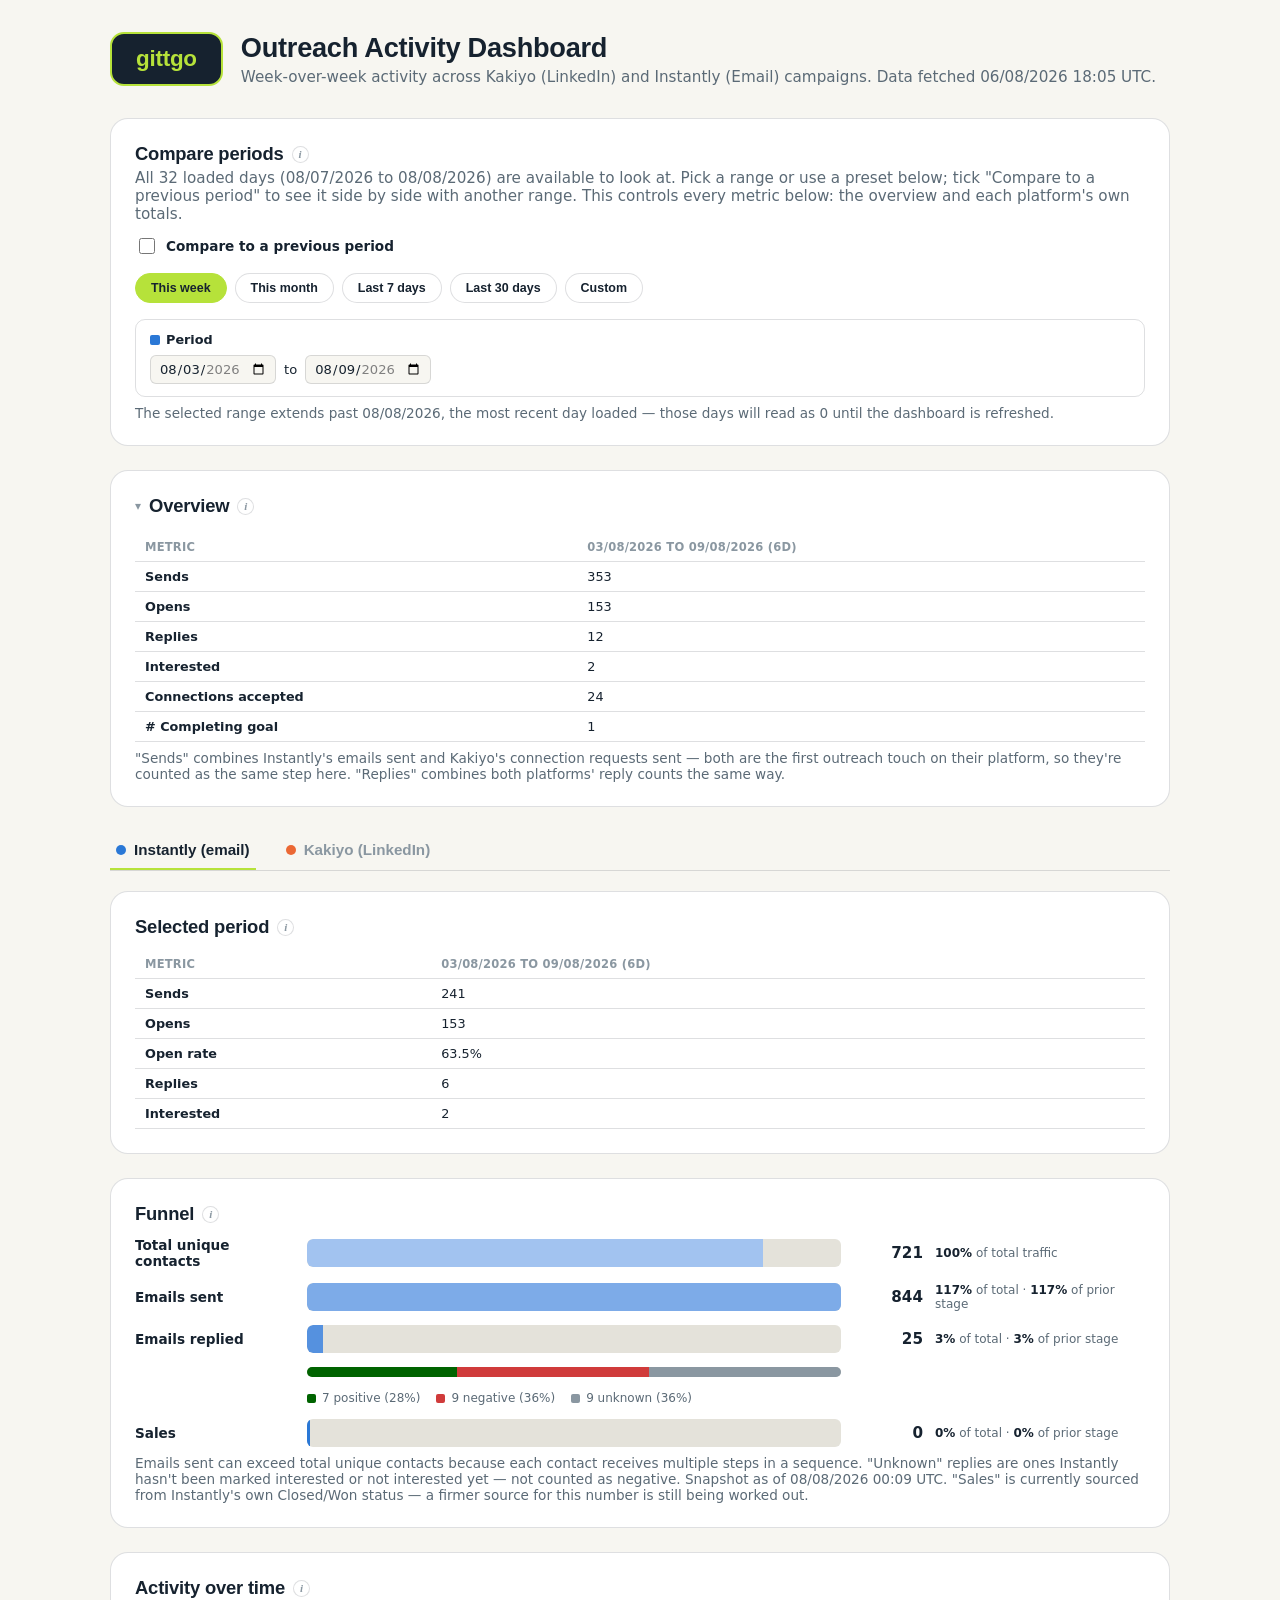
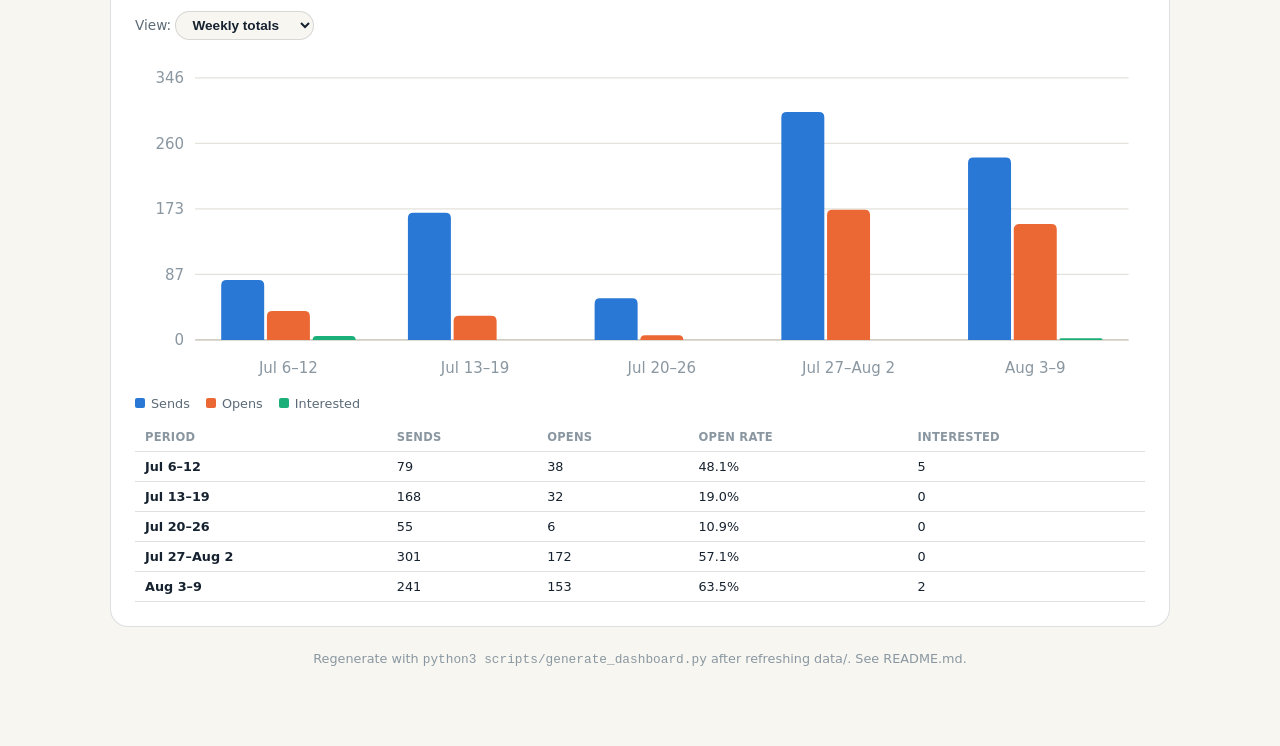
==== commit dc5c09c2: "Daily Kakiyo snapshot: 2026-08-08" ====
--- a/dashboard.html
+++ b/dashboard.html
@@ -208,7 +208,7 @@
 
   <section>
     <h2>Compare periods <span class='info-wrap'><button type='button' class='info-icon' aria-label='About this section'>i</button><span class='info-tip' role='tooltip'>Pick a date range (or use a preset) to see totals for that period. Tick the Compare box to line it up against a second range instead. This is the one control for the whole page — it drives the Overview below and each platform tab&#x27;s own Selected period numbers, all at once. If Period A and B had a different number of days with actual sending activity (e.g. an in-progress week vs a full one, or weekends with no sends), the A vs B change compares daily pace over those active days, not raw totals.</span></span></h2>
-    <p class="sub" style="margin-bottom:12px;">All 31 loaded days (08/07/2026 to 07/08/2026) are available to look at. Pick a range or use a preset below; tick "Compare to a previous period" to see it side by side with another range. This controls every metric below: the overview and each platform's own totals.</p>
+    <p class="sub" style="margin-bottom:12px;">All 32 loaded days (08/07/2026 to 08/08/2026) are available to look at. Pick a range or use a preset below; tick "Compare to a previous period" to see it side by side with another range. This controls every metric below: the overview and each platform's own totals.</p>
     
     <div id="global-compare">
       <label class="compare-toggle">
@@ -232,17 +232,17 @@
         <div class="range-picker">
           <div class="rp-label"><i style="background:var(--series-blue)"></i><span data-role="pa-title">Period</span></div>
           <div class="rp-fields">
-            <input type="date" data-role="pa-start" min="2026-07-08" max="2026-08-07">
+            <input type="date" data-role="pa-start" min="2026-07-08" max="2026-08-08">
             <span>to</span>
-            <input type="date" data-role="pa-end" min="2026-07-08" max="2026-08-07">
+            <input type="date" data-role="pa-end" min="2026-07-08" max="2026-08-08">
           </div>
         </div>
         <div class="range-picker" data-role="pb-picker">
           <div class="rp-label"><i style="background:var(--series-yellow)"></i>Period B</div>
           <div class="rp-fields">
-            <input type="date" data-role="pb-start" min="2026-07-08" max="2026-08-07">
+            <input type="date" data-role="pb-start" min="2026-07-08" max="2026-08-08">
             <span>to</span>
-            <input type="date" data-role="pb-end" min="2026-07-08" max="2026-08-07">
+            <input type="date" data-role="pb-end" min="2026-07-08" max="2026-08-08">
           </div>
         </div>
       </div>
@@ -274,7 +274,7 @@
 
     <section>
       <h2>Funnel <span class='info-wrap'><button type='button' class='info-icon' aria-label='About this section'>i</button><span class='info-tip' role='tooltip'>A cumulative, all-time view of Instantly&#x27;s pipeline — Total unique contacts through Sales — independent of the date picker above. Each bar shows its share of total traffic and its share of the stage before it.</span></span></h2>
-      <div class='funnel'><div class='funnel-row'><div class='funnel-label'>Total unique contacts</div><div class='funnel-track'><div class='funnel-fill' style='width:85.4%; background:color-mix(in oklab, var(--series-blue) 45%, var(--surface) 55%);'></div></div><div class='funnel-value'>721</div><div class='funnel-meta'><b>100%</b> of total traffic</div></div><div class='funnel-row'><div class='funnel-label'>Emails sent</div><div class='funnel-track'><div class='funnel-fill' style='width:100.0%; background:color-mix(in oklab, var(--series-blue) 63%, var(--surface) 37%);'></div></div><div class='funnel-value'>844</div><div class='funnel-meta'><b>117%</b> of total · <b>117%</b> of prior stage</div></div><div class='funnel-row'><div class='funnel-label'>Emails replied</div><div class='funnel-track'><div class='funnel-fill' style='width:3.0%; background:color-mix(in oklab, var(--series-blue) 82%, var(--surface) 18%);'></div></div><div class='funnel-value'>25</div><div class='funnel-meta'><b>3%</b> of total · <b>3%</b> of prior stage</div></div><div class='funnel-row'><div></div><div class='split-bar'><div class='seg good' style='width:28.0%'></div><div class='seg bad' style='width:36.0%'></div><div class='seg unknown' style='width:36.0%'></div></div><div></div><div></div></div><div class='funnel-row'><div></div><div class='split-legend'><span class='legend-item'><i class='good'></i>7 positive (28%)</span><span class='legend-item'><i class='bad'></i>9 negative (36%)</span><span class='legend-item'><i class='unknown'></i>9 unknown (36%)</span></div></div><div class='funnel-row'><div class='funnel-label'>Sales</div><div class='funnel-track'><div class='funnel-fill' style='width:0.0%; background:color-mix(in oklab, var(--series-blue) 100%, var(--surface) 0%);'></div></div><div class='funnel-value'>0</div><div class='funnel-meta'><b>0%</b> of total · <b>0%</b> of prior stage</div></div></div><p class='note'>Emails sent can exceed total unique contacts because each contact receives multiple steps in a sequence. "Unknown" replies are ones Instantly hasn't been marked interested or not interested yet — not counted as negative. Snapshot as of 07/08/2026 00:12 UTC. "Sales" is currently sourced from Instantly's own Closed/Won status — a firmer source for this number is still being worked out.</p>
+      <div class='funnel'><div class='funnel-row'><div class='funnel-label'>Total unique contacts</div><div class='funnel-track'><div class='funnel-fill' style='width:85.4%; background:color-mix(in oklab, var(--series-blue) 45%, var(--surface) 55%);'></div></div><div class='funnel-value'>721</div><div class='funnel-meta'><b>100%</b> of total traffic</div></div><div class='funnel-row'><div class='funnel-label'>Emails sent</div><div class='funnel-track'><div class='funnel-fill' style='width:100.0%; background:color-mix(in oklab, var(--series-blue) 63%, var(--surface) 37%);'></div></div><div class='funnel-value'>844</div><div class='funnel-meta'><b>117%</b> of total · <b>117%</b> of prior stage</div></div><div class='funnel-row'><div class='funnel-label'>Emails replied</div><div class='funnel-track'><div class='funnel-fill' style='width:3.0%; background:color-mix(in oklab, var(--series-blue) 82%, var(--surface) 18%);'></div></div><div class='funnel-value'>25</div><div class='funnel-meta'><b>3%</b> of total · <b>3%</b> of prior stage</div></div><div class='funnel-row'><div></div><div class='split-bar'><div class='seg good' style='width:28.0%'></div><div class='seg bad' style='width:36.0%'></div><div class='seg unknown' style='width:36.0%'></div></div><div></div><div></div></div><div class='funnel-row'><div></div><div class='split-legend'><span class='legend-item'><i class='good'></i>7 positive (28%)</span><span class='legend-item'><i class='bad'></i>9 negative (36%)</span><span class='legend-item'><i class='unknown'></i>9 unknown (36%)</span></div></div><div class='funnel-row'><div class='funnel-label'>Sales</div><div class='funnel-track'><div class='funnel-fill' style='width:0.0%; background:color-mix(in oklab, var(--series-blue) 100%, var(--surface) 0%);'></div></div><div class='funnel-value'>0</div><div class='funnel-meta'><b>0%</b> of total · <b>0%</b> of prior stage</div></div></div><p class='note'>Emails sent can exceed total unique contacts because each contact receives multiple steps in a sequence. "Unknown" replies are ones Instantly hasn't been marked interested or not interested yet — not counted as negative. Snapshot as of 08/08/2026 00:09 UTC. "Sales" is currently sourced from Instantly's own Closed/Won status — a firmer source for this number is still being worked out.</p>
     </section>
 
     <section>
@@ -298,8 +298,8 @@
         <div class='table-wrap'><table><thead><tr><th>Period</th><th>Sends</th><th>Opens</th><th>Open rate</th><th>Interested</th></tr></thead><tbody><tr><td class='rowhead'>July 2026</td><td>603</td><td>242</td><td>40.1%</td><td>5</td></tr><tr><td class='rowhead'>August 2026</td><td>241</td><td>159</td><td>66.0%</td><td>2</td></tr></tbody></table></div>
       </div>
       <div class="granularity-panel" data-granularity="daily">
-        <div class='chart-wrap wide'><svg viewBox='0 0 1610 240' class='chart' style='width:1610px' role='img' aria-label='Activity'><line x1='44' y1='208.0' x2='1598' y2='208.0' class='gridline'/><text x='36' y='212.0' class='axis-label' text-anchor='end'>0</text><line x1='44' y1='160.0' x2='1598' y2='160.0' class='gridline'/><text x='36' y='164.0' class='axis-label' text-anchor='end'>29</text><line x1='44' y1='112.0' x2='1598' y2='112.0' class='gridline'/><text x='36' y='116.0' class='axis-label' text-anchor='end'>57</text><line x1='44' y1='64.0' x2='1598' y2='64.0' class='gridline'/><text x='36' y='68.0' class='axis-label' text-anchor='end'>86</text><line x1='44' y1='16.0' x2='1598' y2='16.0' class='gridline'/><text x='36' y='20.0' class='axis-label' text-anchor='end'>115</text><line x1='44' y1='208' x2='1598' y2='208' class='baseline'/><path d='M51.01806451612903,208.0 L51.01806451612903,161.91304347826087 Q51.01806451612903,157.91304347826087 55.01806451612903,157.91304347826087 L57.71569892473118,157.91304347826087 Q61.71569892473118,157.91304347826087 61.71569892473118,161.91304347826087 L61.71569892473118,208.0 Z' fill='var(--series-blue)' class='bar'><title>08/07/2026 — Sends: 30</title></path><path d='M63.71569892473118,208.0 L63.71569892473118,191.96521739130435 Q63.71569892473118,187.96521739130435 67.71569892473119,187.96521739130435 L70.41333333333333,187.96521739130435 Q74.41333333333333,187.96521739130435 74.41333333333333,191.96521739130435 L74.41333333333333,208.0 Z' fill='var(--series-orange)' class='bar'><title>08/07/2026 — Opens: 12</title></path><path d='M76.41333333333333,208.0 L76.41333333333333,206.9913043478261 Q76.41333333333333,202.9913043478261 80.41333333333333,202.9913043478261 L83.11096774193548,202.9913043478261 Q87.11096774193548,202.9913043478261 87.11096774193548,206.9913043478261 L87.11096774193548,208.0 Z' fill='var(--series-aqua)' class='bar'><title>08/07/2026 — Interested: 3</title></path><path d='M101.14709677419354,208.0 L101.14709677419354,180.2782608695652 Q101.14709677419354,176.2782608695652 105.14709677419354,176.2782608695652 L107.8447311827957,176.2782608695652 Q111.8447311827957,176.2782608695652 111.8447311827957,180.2782608695652 L111.8447311827957,208.0 Z' fill='var(--series-blue)' class='bar'><title>09/07/2026 — Sends: 19</title></path><path d='M113.8447311827957,208.0 L113.8447311827957,198.64347826086956 Q113.8447311827957,194.64347826086956 117.8447311827957,194.64347826086956 L120.54236559139785,194.64347826086956 Q124.54236559139785,194.64347826086956 124.54236559139785,198.64347826086956 L124.54236559139785,208.0 Z' fill='var(--series-orange)' class='bar'><title>09/07/2026 — Opens: 8</title></path><path d='M126.54236559139784,208.0 L126.54236559139784,208.0 Q126.54236559139784,206.3304347826087 128.21193080878913,206.3304347826087 L135.5704347826087,206.3304347826087 Q137.23999999999998,206.3304347826087 137.23999999999998,208.0 L137.23999999999998,208.0 Z' fill='var(--series-aqua)' class='bar'><title>09/07/2026 — Interested: 1</title></path><path d='M151.27612903225807,208.0 L151.27612903225807,161.91304347826087 Q151.27612903225807,157.91304347826087 155.27612903225807,157.91304347826087 L157.9737634408602,157.91304347826087 Q161.9737634408602,157.91304347826087 161.9737634408602,161.91304347826087 L161.9737634408602,208.0 Z' fill='var(--series-blue)' class='bar'><title>10/07/2026 — Sends: 30</title></path><path d='M163.9737634408602,208.0 L163.9737634408602,190.29565217391303 Q163.9737634408602,186.29565217391303 167.9737634408602,186.29565217391303 L170.67139784946235,186.29565217391303 Q174.67139784946235,186.29565217391303 174.67139784946235,190.29565217391303 L174.67139784946235,208.0 Z' fill='var(--series-orange)' class='bar'><title>10/07/2026 — Opens: 13</title></path><path d='M176.67139784946238,208.0 L176.67139784946238,208.0 Q176.67139784946238,206.3304347826087 178.34096306685367,206.3304347826087 L185.69946704067323,206.3304347826087 Q187.36903225806452,206.3304347826087 187.36903225806452,208.0 L187.36903225806452,208.0 Z' fill='var(--series-aqua)' class='bar'><title>10/07/2026 — Interested: 1</title></path><path d='M214.10279569892475,208.0 L214.10279569892475,208.0 Q214.10279569892475,204.66086956521738 217.44192613370737,204.66086956521738 L221.46129967274427,204.66086956521738 Q224.8004301075269,204.66086956521738 224.8004301075269,208.0 L224.8004301075269,208.0 Z' fill='var(--series-orange)' class='bar'><title>11/07/2026 — Opens: 2</title></path><path d='M264.23182795698926,208.0 L264.23182795698926,206.9913043478261 Q264.23182795698926,202.9913043478261 268.23182795698926,202.9913043478261 L270.9294623655914,202.9913043478261 Q274.9294623655914,202.9913043478261 274.9294623655914,206.9913043478261 L274.9294623655914,208.0 Z' fill='var(--series-orange)' class='bar'><title>12/07/2026 — Opens: 3</title></path><path d='M301.6632258064516,208.0 L301.6632258064516,161.91304347826087 Q301.6632258064516,157.91304347826087 305.6632258064516,157.91304347826087 L308.3608602150537,157.91304347826087 Q312.3608602150537,157.91304347826087 312.3608602150537,161.91304347826087 L312.3608602150537,208.0 Z' fill='var(--series-blue)' class='bar'><title>13/07/2026 — Sends: 30</title></path><path d='M314.3608602150537,208.0 L314.3608602150537,190.29565217391303 Q314.3608602150537,186.29565217391303 318.3608602150537,186.29565217391303 L321.05849462365586,186.29565217391303 Q325.05849462365586,186.29565217391303 325.05849462365586,190.29565217391303 L325.05849462365586,208.0 Z' fill='var(--series-orange)' class='bar'><title>13/07/2026 — Opens: 13</title></path><path d='M351.79225806451615,208.0 L351.79225806451615,161.91304347826087 Q351.79225806451615,157.91304347826087 355.79225806451615,157.91304347826087 L358.4898924731183,157.91304347826087 Q362.4898924731183,157.91304347826087 362.4898924731183,161.91304347826087 L362.4898924731183,208.0 Z' fill='var(--series-blue)' class='bar'><title>14/07/2026 — Sends: 30</title></path><path d='M364.4898924731183,208.0 L364.4898924731183,196.97391304347826 Q364.4898924731183,192.97391304347826 368.4898924731183,192.97391304347826 L371.18752688172043,192.97391304347826 Q375.18752688172043,192.97391304347826 375.18752688172043,196.97391304347826 L375.18752688172043,208.0 Z' fill='var(--series-orange)' class='bar'><title>14/07/2026 — Opens: 9</title></path><path d='M401.92129032258066,208.0 L401.92129032258066,161.91304347826087 Q401.92129032258066,157.91304347826087 405.92129032258066,157.91304347826087 L408.6189247311828,157.91304347826087 Q412.6189247311828,157.91304347826087 412.6189247311828,161.91304347826087 L412.6189247311828,208.0 Z' fill='var(--series-blue)' class='bar'><title>15/07/2026 — Sends: 30</title></path><path d='M414.6189247311828,208.0 L414.6189247311828,208.0 Q414.6189247311828,204.66086956521738 417.95805516596545,204.66086956521738 L421.97742870500235,204.66086956521738 Q425.31655913978494,204.66086956521738 425.31655913978494,208.0 L425.31655913978494,208.0 Z' fill='var(--series-orange)' class='bar'><title>15/07/2026 — Opens: 2</title></path><path d='M452.0503225806452,208.0 L452.0503225806452,145.2173913043478 Q452.0503225806452,141.2173913043478 456.0503225806452,141.2173913043478 L458.7479569892473,141.2173913043478 Q462.7479569892473,141.2173913043478 462.7479569892473,145.2173913043478 L462.7479569892473,208.0 Z' fill='var(--series-blue)' class='bar'><title>16/07/2026 — Sends: 40</title></path><path d='M464.7479569892473,208.0 L464.7479569892473,203.65217391304347 Q464.7479569892473,199.65217391304347 468.7479569892473,199.65217391304347 L471.44559139784946,199.65217391304347 Q475.44559139784946,199.65217391304347 475.44559139784946,203.65217391304347 L475.44559139784946,208.0 Z' fill='var(--series-orange)' class='bar'><title>16/07/2026 — Opens: 5</title></path><path d='M502.1793548387097,208.0 L502.1793548387097,148.55652173913043 Q502.1793548387097,144.55652173913043 506.1793548387097,144.55652173913043 L508.8769892473118,144.55652173913043 Q512.8769892473118,144.55652173913043 512.8769892473118,148.55652173913043 L512.8769892473118,208.0 Z' fill='var(--series-blue)' class='bar'><title>17/07/2026 — Sends: 38</title></path><path d='M514.8769892473118,208.0 L514.8769892473118,208.0 Q514.8769892473118,204.66086956521738 518.2161196820945,204.66086956521738 L522.2354932211314,204.66086956521738 Q525.574623655914,204.66086956521738 525.574623655914,208.0 L525.574623655914,208.0 Z' fill='var(--series-orange)' class='bar'><title>17/07/2026 — Opens: 2</title></path><path d='M615.135053763441,208.0 L615.135053763441,208.0 Q615.135053763441,206.3304347826087 616.8046189808323,206.3304347826087 L624.1631229546518,206.3304347826087 Q625.8326881720432,206.3304347826087 625.8326881720432,208.0 L625.8326881720432,208.0 Z' fill='var(--series-orange)' class='bar'><title>19/07/2026 — Opens: 1</title></path><path d='M652.5664516129033,208.0 L652.5664516129033,136.86956521739128 Q652.5664516129033,132.86956521739128 656.5664516129033,132.86956521739128 L659.2640860215055,132.86956521739128 Q663.2640860215055,132.86956521739128 663.2640860215055,136.86956521739128 L663.2640860215055,208.0 Z' fill='var(--series-blue)' class='bar'><title>20/07/2026 — Sends: 45</title></path><path d='M665.2640860215055,208.0 L665.2640860215055,208.0 Q665.2640860215055,206.3304347826087 666.9336512388968,206.3304347826087 L674.2921552127164,206.3304347826087 Q675.9617204301077,206.3304347826087 675.9617204301077,208.0 L675.9617204301077,208.0 Z' fill='var(--series-orange)' class='bar'><title>20/07/2026 — Opens: 1</title></path><path d='M715.39311827957,208.0 L715.39311827957,208.0 Q715.39311827957,206.3304347826087 717.0626834969613,206.3304347826087 L724.4211874707809,206.3304347826087 Q726.0907526881722,206.3304347826087 726.0907526881722,208.0 L726.0907526881722,208.0 Z' fill='var(--series-orange)' class='bar'><title>21/07/2026 — Opens: 1</title></path><path d='M765.5221505376345,208.0 L765.5221505376345,208.0 Q765.5221505376345,206.3304347826087 767.1917157550258,206.3304347826087 L774.5502197288454,206.3304347826087 Q776.2197849462367,206.3304347826087 776.2197849462367,208.0 L776.2197849462367,208.0 Z' fill='var(--series-orange)' class='bar'><title>22/07/2026 — Opens: 1</title></path><path d='M853.0825806451613,208.0 L853.0825806451613,195.30434782608694 Q853.0825806451613,191.30434782608694 857.0825806451613,191.30434782608694 L859.7802150537635,191.30434782608694 Q863.7802150537635,191.30434782608694 863.7802150537635,195.30434782608694 L863.7802150537635,208.0 Z' fill='var(--series-blue)' class='bar'><title>24/07/2026 — Sends: 10</title></path><path d='M865.7802150537635,208.0 L865.7802150537635,206.9913043478261 Q865.7802150537635,202.9913043478261 869.7802150537635,202.9913043478261 L872.4778494623657,202.9913043478261 Q876.4778494623657,202.9913043478261 876.4778494623657,206.9913043478261 L876.4778494623657,208.0 Z' fill='var(--series-orange)' class='bar'><title>24/07/2026 — Opens: 3</title></path><path d='M1003.4696774193549,208.0 L1003.4696774193549,86.78260869565216 Q1003.4696774193549,82.78260869565216 1007.4696774193549,82.78260869565216 L1010.1673118279571,82.78260869565216 Q1014.1673118279571,82.78260869565216 1014.1673118279571,86.78260869565216 L1014.1673118279571,208.0 Z' fill='var(--series-blue)' class='bar'><title>27/07/2026 — Sends: 75</title></path><path d='M1016.1673118279571,208.0 L1016.1673118279571,131.8608695652174 Q1016.1673118279571,127.86086956521739 1020.1673118279571,127.86086956521739 L1022.8649462365593,127.86086956521739 Q1026.8649462365593,127.86086956521739 1026.8649462365593,131.8608695652174 L1026.8649462365593,208.0 Z' fill='var(--series-orange)' class='bar'><title>27/07/2026 — Opens: 48</title></path><path d='M1053.5987096774193,208.0 L1053.5987096774193,145.2173913043478 Q1053.5987096774193,141.2173913043478 1057.5987096774193,141.2173913043478 L1060.2963440860215,141.2173913043478 Q1064.2963440860215,141.2173913043478 1064.2963440860215,145.2173913043478 L1064.2963440860215,208.0 Z' fill='var(--series-blue)' class='bar'><title>28/07/2026 — Sends: 40</title></path><path d='M1066.2963440860215,208.0 L1066.2963440860215,191.96521739130435 Q1066.2963440860215,187.96521739130435 1070.2963440860215,187.96521739130435 L1072.9939784946237,187.96521739130435 Q1076.9939784946237,187.96521739130435 1076.9939784946237,191.96521739130435 L1076.9939784946237,208.0 Z' fill='var(--series-orange)' class='bar'><title>28/07/2026 — Opens: 12</title></path><path d='M1103.727741935484,208.0 L1103.727741935484,103.4782608695652 Q1103.727741935484,99.4782608695652 1107.727741935484,99.4782608695652 L1110.425376344086,99.4782608695652 Q1114.425376344086,99.4782608695652 1114.425376344086,103.4782608695652 L1114.425376344086,208.0 Z' fill='var(--series-blue)' class='bar'><title>29/07/2026 — Sends: 65</title></path><path d='M1116.425376344086,208.0 L1116.425376344086,136.86956521739128 Q1116.425376344086,132.86956521739128 1120.425376344086,132.86956521739128 L1123.1230107526883,132.86956521739128 Q1127.1230107526883,132.86956521739128 1127.1230107526883,136.86956521739128 L1127.1230107526883,208.0 Z' fill='var(--series-orange)' class='bar'><title>29/07/2026 — Opens: 45</title></path><path d='M1153.8567741935485,208.0 L1153.8567741935485,135.2 Q1153.8567741935485,131.2 1157.8567741935485,131.2 L1160.5544086021507,131.2 Q1164.5544086021507,131.2 1164.5544086021507,135.2 L1164.5544086021507,208.0 Z' fill='var(--series-blue)' class='bar'><title>30/07/2026 — Sends: 46</title></path><path d='M1166.5544086021507,208.0 L1166.5544086021507,181.94782608695652 Q1166.5544086021507,177.94782608695652 1170.5544086021507,177.94782608695652 L1173.252043010753,177.94782608695652 Q1177.252043010753,177.94782608695652 1177.252043010753,181.94782608695652 L1177.252043010753,208.0 Z' fill='var(--series-orange)' class='bar'><title>30/07/2026 — Opens: 18</title></path><path d='M1203.985806451613,208.0 L1203.985806451613,86.78260869565216 Q1203.985806451613,82.78260869565216 1207.985806451613,82.78260869565216 L1210.6834408602151,82.78260869565216 Q1214.6834408602151,82.78260869565216 1214.6834408602151,86.78260869565216 L1214.6834408602151,208.0 Z' fill='var(--series-blue)' class='bar'><title>31/07/2026 — Sends: 75</title></path><path d='M1216.6834408602151,208.0 L1216.6834408602151,140.2086956521739 Q1216.6834408602151,136.2086956521739 1220.6834408602151,136.2086956521739 L1223.3810752688173,136.2086956521739 Q1227.3810752688173,136.2086956521739 1227.3810752688173,140.2086956521739 L1227.3810752688173,208.0 Z' fill='var(--series-orange)' class='bar'><title>31/07/2026 — Opens: 43</title></path><path d='M1266.8124731182797,208.0 L1266.8124731182797,208.0 Q1266.8124731182797,206.3304347826087 1268.482038335671,206.3304347826087 L1275.8405423094907,206.3304347826087 Q1277.510107526882,206.3304347826087 1277.510107526882,208.0 L1277.510107526882,208.0 Z' fill='var(--series-orange)' class='bar'><title>01/08/2026 — Opens: 1</title></path><path d='M1316.9415053763441,208.0 L1316.9415053763441,203.65217391304347 Q1316.9415053763441,199.65217391304347 1320.9415053763441,199.65217391304347 L1323.6391397849463,199.65217391304347 Q1327.6391397849463,199.65217391304347 1327.6391397849463,203.65217391304347 L1327.6391397849463,208.0 Z' fill='var(--series-orange)' class='bar'><title>02/08/2026 — Opens: 5</title></path><path d='M1354.3729032258066,208.0 L1354.3729032258066,86.78260869565216 Q1354.3729032258066,82.78260869565216 1358.3729032258066,82.78260869565216 L1361.0705376344088,82.78260869565216 Q1365.0705376344088,82.78260869565216 1365.0705376344088,86.78260869565216 L1365.0705376344088,208.0 Z' fill='var(--series-blue)' class='bar'><title>03/08/2026 — Sends: 75</title></path><path d='M1367.0705376344088,208.0 L1367.0705376344088,133.5304347826087 Q1367.0705376344088,129.5304347826087 1371.0705376344088,129.5304347826087 L1373.768172043011,129.5304347826087 Q1377.768172043011,129.5304347826087 1377.768172043011,133.5304347826087 L1377.768172043011,208.0 Z' fill='var(--series-orange)' class='bar'><title>03/08/2026 — Opens: 47</title></path><path d='M1404.501935483871,208.0 L1404.501935483871,45.04347826086956 Q1404.501935483871,41.04347826086956 1408.501935483871,41.04347826086956 L1411.1995698924732,41.04347826086956 Q1415.1995698924732,41.04347826086956 1415.1995698924732,45.04347826086956 L1415.1995698924732,208.0 Z' fill='var(--series-blue)' class='bar'><title>04/08/2026 — Sends: 100</title></path><path d='M1417.1995698924732,208.0 L1417.1995698924732,76.76521739130433 Q1417.1995698924732,72.76521739130433 1421.1995698924732,72.76521739130433 L1423.8972043010754,72.76521739130433 Q1427.8972043010754,72.76521739130433 1427.8972043010754,76.76521739130433 L1427.8972043010754,208.0 Z' fill='var(--series-orange)' class='bar'><title>04/08/2026 — Opens: 81</title></path><path d='M1429.8972043010754,208.0 L1429.8972043010754,208.0 Q1429.8972043010754,204.66086956521738 1433.236334735858,204.66086956521738 L1437.255708274895,204.66086956521738 Q1440.5948387096776,204.66086956521738 1440.5948387096776,208.0 L1440.5948387096776,208.0 Z' fill='var(--series-aqua)' class='bar'><title>04/08/2026 — Interested: 2</title></path><path d='M1454.6309677419356,208.0 L1454.6309677419356,118.50434782608694 Q1454.6309677419356,114.50434782608694 1458.6309677419356,114.50434782608694 L1461.3286021505378,114.50434782608694 Q1465.3286021505378,114.50434782608694 1465.3286021505378,118.50434782608694 L1465.3286021505378,208.0 Z' fill='var(--series-blue)' class='bar'><title>05/08/2026 — Sends: 56</title></path><path d='M1467.3286021505378,208.0 L1467.3286021505378,175.2695652173913 Q1467.3286021505378,171.2695652173913 1471.3286021505378,171.2695652173913 L1474.02623655914,171.2695652173913 Q1478.02623655914,171.2695652173913 1478.02623655914,175.2695652173913 L1478.02623655914,208.0 Z' fill='var(--series-orange)' class='bar'><title>05/08/2026 — Opens: 22</title></path><path d='M1504.76,208.0 L1504.76,195.30434782608694 Q1504.76,191.30434782608694 1508.76,191.30434782608694 L1511.4576344086022,191.30434782608694 Q1515.4576344086022,191.30434782608694 1515.4576344086022,195.30434782608694 L1515.4576344086022,208.0 Z' fill='var(--series-blue)' class='bar'><title>06/08/2026 — Sends: 10</title></path><path d='M1517.4576344086022,208.0 L1517.4576344086022,206.9913043478261 Q1517.4576344086022,202.9913043478261 1521.4576344086022,202.9913043478261 L1524.1552688172044,202.9913043478261 Q1528.1552688172044,202.9913043478261 1528.1552688172044,206.9913043478261 L1528.1552688172044,208.0 Z' fill='var(--series-orange)' class='bar'><title>06/08/2026 — Opens: 3</title></path><text x='69.1' y='232' class='axis-label' text-anchor='middle'>08/07/2026</text><text x='119.2' y='232' class='axis-label' text-anchor='middle'>09/07/2026</text><text x='169.3' y='232' class='axis-label' text-anchor='middle'>10/07/2026</text><text x='219.5' y='232' class='axis-label' text-anchor='middle'>11/07/2026</text><text x='269.6' y='232' class='axis-label' text-anchor='middle'>12/07/2026</text><text x='319.7' y='232' class='axis-label' text-anchor='middle'>13/07/2026</text><text x='369.8' y='232' class='axis-label' text-anchor='middle'>14/07/2026</text><text x='420.0' y='232' class='axis-label' text-anchor='middle'>15/07/2026</text><text x='470.1' y='232' class='axis-label' text-anchor='middle'>16/07/2026</text><text x='520.2' y='232' class='axis-label' text-anchor='middle'>17/07/2026</text><text x='570.4' y='232' class='axis-label' text-anchor='middle'>18/07/2026</text><text x='620.5' y='232' class='axis-label' text-anchor='middle'>19/07/2026</text><text x='670.6' y='232' class='axis-label' text-anchor='middle'>20/07/2026</text><text x='720.7' y='232' class='axis-label' text-anchor='middle'>21/07/2026</text><text x='770.9' y='232' class='axis-label' text-anchor='middle'>22/07/2026</text><text x='821.0' y='232' class='axis-label' text-anchor='middle'>23/07/2026</text><text x='871.1' y='232' class='axis-label' text-anchor='middle'>24/07/2026</text><text x='921.3' y='232' class='axis-label' text-anchor='middle'>25/07/2026</text><text x='971.4' y='232' class='axis-label' text-anchor='middle'>26/07/2026</text><text x='1021.5' y='232' class='axis-label' text-anchor='middle'>27/07/2026</text><text x='1071.6' y='232' class='axis-label' text-anchor='middle'>28/07/2026</text><text x='1121.8' y='232' class='axis-label' text-anchor='middle'>29/07/2026</text><text x='1171.9' y='232' class='axis-label' text-anchor='middle'>30/07/2026</text><text x='1222.0' y='232' class='axis-label' text-anchor='middle'>31/07/2026</text><text x='1272.2' y='232' class='axis-label' text-anchor='middle'>01/08/2026</text><text x='1322.3' y='232' class='axis-label' text-anchor='middle'>02/08/2026</text><text x='1372.4' y='232' class='axis-label' text-anchor='middle'>03/08/2026</text><text x='1422.5' y='232' class='axis-label' text-anchor='middle'>04/08/2026</text><text x='1472.7' y='232' class='axis-label' text-anchor='middle'>05/08/2026</text><text x='1522.8' y='232' class='axis-label' text-anchor='middle'>06/08/2026</text><text x='1572.9' y='232' class='axis-label' text-anchor='middle'>07/08/2026</text></svg><div class='legend'><span class='legend-item'><i style='background:var(--series-blue)'></i>Sends</span><span class='legend-item'><i style='background:var(--series-orange)'></i>Opens</span><span class='legend-item'><i style='background:var(--series-aqua)'></i>Interested</span></div></div>
-        <div class='table-wrap'><table><thead><tr><th>Date</th><th>Sends</th><th>Opens</th><th>Open rate</th><th>Interested</th></tr></thead><tbody><tr><td class='rowhead'>08/07/2026</td><td>30</td><td>12</td><td>40.0%</td><td>3</td></tr><tr><td class='rowhead'>09/07/2026</td><td>19</td><td>8</td><td>42.1%</td><td>1</td></tr><tr><td class='rowhead'>10/07/2026</td><td>30</td><td>13</td><td>43.3%</td><td>1</td></tr><tr><td class='rowhead'>11/07/2026</td><td>0</td><td>2</td><td>0.0%</td><td>0</td></tr><tr><td class='rowhead'>12/07/2026</td><td>0</td><td>3</td><td>0.0%</td><td>0</td></tr><tr><td class='rowhead'>13/07/2026</td><td>30</td><td>13</td><td>43.3%</td><td>0</td></tr><tr><td class='rowhead'>14/07/2026</td><td>30</td><td>9</td><td>30.0%</td><td>0</td></tr><tr><td class='rowhead'>15/07/2026</td><td>30</td><td>2</td><td>6.7%</td><td>0</td></tr><tr><td class='rowhead'>16/07/2026</td><td>40</td><td>5</td><td>12.5%</td><td>0</td></tr><tr><td class='rowhead'>17/07/2026</td><td>38</td><td>2</td><td>5.3%</td><td>0</td></tr><tr><td class='rowhead'>18/07/2026</td><td>0</td><td>0</td><td>0.0%</td><td>0</td></tr><tr><td class='rowhead'>19/07/2026</td><td>0</td><td>1</td><td>0.0%</td><td>0</td></tr><tr><td class='rowhead'>20/07/2026</td><td>45</td><td>1</td><td>2.2%</td><td>0</td></tr><tr><td class='rowhead'>21/07/2026</td><td>0</td><td>1</td><td>0.0%</td><td>0</td></tr><tr><td class='rowhead'>22/07/2026</td><td>0</td><td>1</td><td>0.0%</td><td>0</td></tr><tr><td class='rowhead'>23/07/2026</td><td>0</td><td>0</td><td>0.0%</td><td>0</td></tr><tr><td class='rowhead'>24/07/2026</td><td>10</td><td>3</td><td>30.0%</td><td>0</td></tr><tr><td class='rowhead'>25/07/2026</td><td>0</td><td>0</td><td>0.0%</td><td>0</td></tr><tr><td class='rowhead'>26/07/2026</td><td>0</td><td>0</td><td>0.0%</td><td>0</td></tr><tr><td class='rowhead'>27/07/2026</td><td>75</td><td>48</td><td>64.0%</td><td>0</td></tr><tr><td class='rowhead'>28/07/2026</td><td>40</td><td>12</td><td>30.0%</td><td>0</td></tr><tr><td class='rowhead'>29/07/2026</td><td>65</td><td>45</td><td>69.2%</td><td>0</td></tr><tr><td class='rowhead'>30/07/2026</td><td>46</td><td>18</td><td>39.1%</td><td>0</td></tr><tr><td class='rowhead'>31/07/2026</td><td>75</td><td>43</td><td>57.3%</td><td>0</td></tr><tr><td class='rowhead'>01/08/2026</td><td>0</td><td>1</td><td>0.0%</td><td>0</td></tr><tr><td class='rowhead'>02/08/2026</td><td>0</td><td>5</td><td>0.0%</td><td>0</td></tr><tr><td class='rowhead'>03/08/2026</td><td>75</td><td>47</td><td>62.7%</td><td>0</td></tr><tr><td class='rowhead'>04/08/2026</td><td>100</td><td>81</td><td>81.0%</td><td>2</td></tr><tr><td class='rowhead'>05/08/2026</td><td>56</td><td>22</td><td>39.3%</td><td>0</td></tr><tr><td class='rowhead'>06/08/2026</td><td>10</td><td>3</td><td>30.0%</td><td>0</td></tr><tr><td class='rowhead'>07/08/2026</td><td>0</td><td>0</td><td>0.0%</td><td>0</td></tr></tbody></table></div>
+        <div class='chart-wrap wide'><svg viewBox='0 0 1660 240' class='chart' style='width:1660px' role='img' aria-label='Activity'><line x1='44' y1='208.0' x2='1648' y2='208.0' class='gridline'/><text x='36' y='212.0' class='axis-label' text-anchor='end'>0</text><line x1='44' y1='160.0' x2='1648' y2='160.0' class='gridline'/><text x='36' y='164.0' class='axis-label' text-anchor='end'>29</text><line x1='44' y1='112.0' x2='1648' y2='112.0' class='gridline'/><text x='36' y='116.0' class='axis-label' text-anchor='end'>57</text><line x1='44' y1='64.0' x2='1648' y2='64.0' class='gridline'/><text x='36' y='68.0' class='axis-label' text-anchor='end'>86</text><line x1='44' y1='16.0' x2='1648' y2='16.0' class='gridline'/><text x='36' y='20.0' class='axis-label' text-anchor='end'>115</text><line x1='44' y1='208' x2='1648' y2='208' class='baseline'/><path d='M51.0175,208.0 L51.0175,161.91304347826087 Q51.0175,157.91304347826087 55.0175,157.91304347826087 L57.714166666666664,157.91304347826087 Q61.714166666666664,157.91304347826087 61.714166666666664,161.91304347826087 L61.714166666666664,208.0 Z' fill='var(--series-blue)' class='bar'><title>08/07/2026 — Sends: 30</title></path><path d='M63.714166666666664,208.0 L63.714166666666664,191.96521739130435 Q63.714166666666664,187.96521739130435 67.71416666666667,187.96521739130435 L70.41083333333333,187.96521739130435 Q74.41083333333333,187.96521739130435 74.41083333333333,191.96521739130435 L74.41083333333333,208.0 Z' fill='var(--series-orange)' class='bar'><title>08/07/2026 — Opens: 12</title></path><path d='M76.41083333333333,208.0 L76.41083333333333,206.9913043478261 Q76.41083333333333,202.9913043478261 80.41083333333333,202.9913043478261 L83.10749999999999,202.9913043478261 Q87.10749999999999,202.9913043478261 87.10749999999999,206.9913043478261 L87.10749999999999,208.0 Z' fill='var(--series-aqua)' class='bar'><title>08/07/2026 — Interested: 3</title></path><path d='M101.1425,208.0 L101.1425,180.2782608695652 Q101.1425,176.2782608695652 105.1425,176.2782608695652 L107.83916666666667,176.2782608695652 Q111.83916666666667,176.2782608695652 111.83916666666667,180.2782608695652 L111.83916666666667,208.0 Z' fill='var(--series-blue)' class='bar'><title>09/07/2026 — Sends: 19</title></path><path d='M113.83916666666667,208.0 L113.83916666666667,198.64347826086956 Q113.83916666666667,194.64347826086956 117.83916666666667,194.64347826086956 L120.53583333333333,194.64347826086956 Q124.53583333333333,194.64347826086956 124.53583333333333,198.64347826086956 L124.53583333333333,208.0 Z' fill='var(--series-orange)' class='bar'><title>09/07/2026 — Opens: 8</title></path><path d='M126.53583333333333,208.0 L126.53583333333333,208.0 Q126.53583333333333,206.3304347826087 128.20539855072462,206.3304347826087 L135.5629347826087,206.3304347826087 Q137.2325,206.3304347826087 137.2325,208.0 L137.2325,208.0 Z' fill='var(--series-aqua)' class='bar'><title>09/07/2026 — Interested: 1</title></path><path d='M151.2675,208.0 L151.2675,161.91304347826087 Q151.2675,157.91304347826087 155.2675,157.91304347826087 L157.96416666666667,157.91304347826087 Q161.96416666666667,157.91304347826087 161.96416666666667,161.91304347826087 L161.96416666666667,208.0 Z' fill='var(--series-blue)' class='bar'><title>10/07/2026 — Sends: 30</title></path><path d='M163.96416666666667,208.0 L163.96416666666667,190.29565217391303 Q163.96416666666667,186.29565217391303 167.96416666666667,186.29565217391303 L170.66083333333333,186.29565217391303 Q174.66083333333333,186.29565217391303 174.66083333333333,190.29565217391303 L174.66083333333333,208.0 Z' fill='var(--series-orange)' class='bar'><title>10/07/2026 — Opens: 13</title></path><path d='M176.66083333333336,208.0 L176.66083333333336,208.0 Q176.66083333333336,206.3304347826087 178.33039855072465,206.3304347826087 L185.68793478260872,206.3304347826087 Q187.35750000000002,206.3304347826087 187.35750000000002,208.0 L187.35750000000002,208.0 Z' fill='var(--series-aqua)' class='bar'><title>10/07/2026 — Interested: 1</title></path><path d='M214.08916666666667,208.0 L214.08916666666667,208.0 Q214.08916666666667,204.66086956521738 217.4282971014493,204.66086956521738 L221.4467028985507,204.66086956521738 Q224.78583333333333,204.66086956521738 224.78583333333333,208.0 L224.78583333333333,208.0 Z' fill='var(--series-orange)' class='bar'><title>11/07/2026 — Opens: 2</title></path><path d='M264.2141666666667,208.0 L264.2141666666667,206.9913043478261 Q264.2141666666667,202.9913043478261 268.2141666666667,202.9913043478261 L270.91083333333336,202.9913043478261 Q274.91083333333336,202.9913043478261 274.91083333333336,206.9913043478261 L274.91083333333336,208.0 Z' fill='var(--series-orange)' class='bar'><title>12/07/2026 — Opens: 3</title></path><path d='M301.6425,208.0 L301.6425,161.91304347826087 Q301.6425,157.91304347826087 305.6425,157.91304347826087 L308.33916666666664,157.91304347826087 Q312.33916666666664,157.91304347826087 312.33916666666664,161.91304347826087 L312.33916666666664,208.0 Z' fill='var(--series-blue)' class='bar'><title>13/07/2026 — Sends: 30</title></path><path d='M314.33916666666664,208.0 L314.33916666666664,190.29565217391303 Q314.33916666666664,186.29565217391303 318.33916666666664,186.29565217391303 L321.0358333333333,186.29565217391303 Q325.0358333333333,186.29565217391303 325.0358333333333,190.29565217391303 L325.0358333333333,208.0 Z' fill='var(--series-orange)' class='bar'><title>13/07/2026 — Opens: 13</title></path><path d='M351.7675,208.0 L351.7675,161.91304347826087 Q351.7675,157.91304347826087 355.7675,157.91304347826087 L358.46416666666664,157.91304347826087 Q362.46416666666664,157.91304347826087 362.46416666666664,161.91304347826087 L362.46416666666664,208.0 Z' fill='var(--series-blue)' class='bar'><title>14/07/2026 — Sends: 30</title></path><path d='M364.46416666666664,208.0 L364.46416666666664,196.97391304347826 Q364.46416666666664,192.97391304347826 368.46416666666664,192.97391304347826 L371.1608333333333,192.97391304347826 Q375.1608333333333,192.97391304347826 375.1608333333333,196.97391304347826 L375.1608333333333,208.0 Z' fill='var(--series-orange)' class='bar'><title>14/07/2026 — Opens: 9</title></path><path d='M401.8925,208.0 L401.8925,161.91304347826087 Q401.8925,157.91304347826087 405.8925,157.91304347826087 L408.58916666666664,157.91304347826087 Q412.58916666666664,157.91304347826087 412.58916666666664,161.91304347826087 L412.58916666666664,208.0 Z' fill='var(--series-blue)' class='bar'><title>15/07/2026 — Sends: 30</title></path><path d='M414.58916666666664,208.0 L414.58916666666664,208.0 Q414.58916666666664,204.66086956521738 417.9282971014493,204.66086956521738 L421.9467028985507,204.66086956521738 Q425.2858333333333,204.66086956521738 425.2858333333333,208.0 L425.2858333333333,208.0 Z' fill='var(--series-orange)' class='bar'><title>15/07/2026 — Opens: 2</title></path><path d='M452.0175,208.0 L452.0175,145.2173913043478 Q452.0175,141.2173913043478 456.0175,141.2173913043478 L458.71416666666664,141.2173913043478 Q462.71416666666664,141.2173913043478 462.71416666666664,145.2173913043478 L462.71416666666664,208.0 Z' fill='var(--series-blue)' class='bar'><title>16/07/2026 — Sends: 40</title></path><path d='M464.71416666666664,208.0 L464.71416666666664,203.65217391304347 Q464.71416666666664,199.65217391304347 468.71416666666664,199.65217391304347 L471.4108333333333,199.65217391304347 Q475.4108333333333,199.65217391304347 475.4108333333333,203.65217391304347 L475.4108333333333,208.0 Z' fill='var(--series-orange)' class='bar'><title>16/07/2026 — Opens: 5</title></path><path d='M502.1425,208.0 L502.1425,148.55652173913043 Q502.1425,144.55652173913043 506.1425,144.55652173913043 L508.83916666666664,144.55652173913043 Q512.8391666666666,144.55652173913043 512.8391666666666,148.55652173913043 L512.8391666666666,208.0 Z' fill='var(--series-blue)' class='bar'><title>17/07/2026 — Sends: 38</title></path><path d='M514.8391666666666,208.0 L514.8391666666666,208.0 Q514.8391666666666,204.66086956521738 518.1782971014493,204.66086956521738 L522.1967028985507,204.66086956521738 Q525.5358333333334,204.66086956521738 525.5358333333334,208.0 L525.5358333333334,208.0 Z' fill='var(--series-orange)' class='bar'><title>17/07/2026 — Opens: 2</title></path><path d='M615.0891666666668,208.0 L615.0891666666668,208.0 Q615.0891666666668,206.3304347826087 616.7587318840581,206.3304347826087 L624.1162681159421,206.3304347826087 Q625.7858333333335,206.3304347826087 625.7858333333335,208.0 L625.7858333333335,208.0 Z' fill='var(--series-orange)' class='bar'><title>19/07/2026 — Opens: 1</title></path><path d='M652.5175,208.0 L652.5175,136.86956521739128 Q652.5175,132.86956521739128 656.5175,132.86956521739128 L659.2141666666668,132.86956521739128 Q663.2141666666668,132.86956521739128 663.2141666666668,136.86956521739128 L663.2141666666668,208.0 Z' fill='var(--series-blue)' class='bar'><title>20/07/2026 — Sends: 45</title></path><path d='M665.2141666666668,208.0 L665.2141666666668,208.0 Q665.2141666666668,206.3304347826087 666.8837318840581,206.3304347826087 L674.2412681159421,206.3304347826087 Q675.9108333333335,206.3304347826087 675.9108333333335,208.0 L675.9108333333335,208.0 Z' fill='var(--series-orange)' class='bar'><title>20/07/2026 — Opens: 1</title></path><path d='M715.3391666666668,208.0 L715.3391666666668,208.0 Q715.3391666666668,206.3304347826087 717.0087318840581,206.3304347826087 L724.3662681159421,206.3304347826087 Q726.0358333333335,206.3304347826087 726.0358333333335,208.0 L726.0358333333335,208.0 Z' fill='var(--series-orange)' class='bar'><title>21/07/2026 — Opens: 1</title></path><path d='M765.4641666666668,208.0 L765.4641666666668,208.0 Q765.4641666666668,206.3304347826087 767.1337318840581,206.3304347826087 L774.4912681159421,206.3304347826087 Q776.1608333333335,206.3304347826087 776.1608333333335,208.0 L776.1608333333335,208.0 Z' fill='var(--series-orange)' class='bar'><title>22/07/2026 — Opens: 1</title></path><path d='M853.0175,208.0 L853.0175,195.30434782608694 Q853.0175,191.30434782608694 857.0175,191.30434782608694 L859.7141666666668,191.30434782608694 Q863.7141666666668,191.30434782608694 863.7141666666668,195.30434782608694 L863.7141666666668,208.0 Z' fill='var(--series-blue)' class='bar'><title>24/07/2026 — Sends: 10</title></path><path d='M865.7141666666668,208.0 L865.7141666666668,206.9913043478261 Q865.7141666666668,202.9913043478261 869.7141666666668,202.9913043478261 L872.4108333333335,202.9913043478261 Q876.4108333333335,202.9913043478261 876.4108333333335,206.9913043478261 L876.4108333333335,208.0 Z' fill='var(--series-orange)' class='bar'><title>24/07/2026 — Opens: 3</title></path><path d='M1003.3925,208.0 L1003.3925,86.78260869565216 Q1003.3925,82.78260869565216 1007.3925,82.78260869565216 L1010.0891666666668,82.78260869565216 Q1014.0891666666668,82.78260869565216 1014.0891666666668,86.78260869565216 L1014.0891666666668,208.0 Z' fill='var(--series-blue)' class='bar'><title>27/07/2026 — Sends: 75</title></path><path d='M1016.0891666666668,208.0 L1016.0891666666668,131.8608695652174 Q1016.0891666666668,127.86086956521739 1020.0891666666668,127.86086956521739 L1022.7858333333334,127.86086956521739 Q1026.7858333333334,127.86086956521739 1026.7858333333334,131.8608695652174 L1026.7858333333334,208.0 Z' fill='var(--series-orange)' class='bar'><title>27/07/2026 — Opens: 48</title></path><path d='M1053.5175,208.0 L1053.5175,145.2173913043478 Q1053.5175,141.2173913043478 1057.5175,141.2173913043478 L1060.2141666666666,141.2173913043478 Q1064.2141666666666,141.2173913043478 1064.2141666666666,145.2173913043478 L1064.2141666666666,208.0 Z' fill='var(--series-blue)' class='bar'><title>28/07/2026 — Sends: 40</title></path><path d='M1066.2141666666666,208.0 L1066.2141666666666,191.96521739130435 Q1066.2141666666666,187.96521739130435 1070.2141666666666,187.96521739130435 L1072.9108333333334,187.96521739130435 Q1076.9108333333334,187.96521739130435 1076.9108333333334,191.96521739130435 L1076.9108333333334,208.0 Z' fill='var(--series-orange)' class='bar'><title>28/07/2026 — Opens: 12</title></path><path d='M1103.6425,208.0 L1103.6425,103.4782608695652 Q1103.6425,99.4782608695652 1107.6425,99.4782608695652 L1110.3391666666666,99.4782608695652 Q1114.3391666666666,99.4782608695652 1114.3391666666666,103.4782608695652 L1114.3391666666666,208.0 Z' fill='var(--series-blue)' class='bar'><title>29/07/2026 — Sends: 65</title></path><path d='M1116.3391666666666,208.0 L1116.3391666666666,136.86956521739128 Q1116.3391666666666,132.86956521739128 1120.3391666666666,132.86956521739128 L1123.0358333333334,132.86956521739128 Q1127.0358333333334,132.86956521739128 1127.0358333333334,136.86956521739128 L1127.0358333333334,208.0 Z' fill='var(--series-orange)' class='bar'><title>29/07/2026 — Opens: 45</title></path><path d='M1153.7675,208.0 L1153.7675,135.2 Q1153.7675,131.2 1157.7675,131.2 L1160.4641666666666,131.2 Q1164.4641666666666,131.2 1164.4641666666666,135.2 L1164.4641666666666,208.0 Z' fill='var(--series-blue)' class='bar'><title>30/07/2026 — Sends: 46</title></path><path d='M1166.4641666666666,208.0 L1166.4641666666666,181.94782608695652 Q1166.4641666666666,177.94782608695652 1170.4641666666666,177.94782608695652 L1173.1608333333334,177.94782608695652 Q1177.1608333333334,177.94782608695652 1177.1608333333334,181.94782608695652 L1177.1608333333334,208.0 Z' fill='var(--series-orange)' class='bar'><title>30/07/2026 — Opens: 18</title></path><path d='M1203.8925,208.0 L1203.8925,86.78260869565216 Q1203.8925,82.78260869565216 1207.8925,82.78260869565216 L1210.5891666666666,82.78260869565216 Q1214.5891666666666,82.78260869565216 1214.5891666666666,86.78260869565216 L1214.5891666666666,208.0 Z' fill='var(--series-blue)' class='bar'><title>31/07/2026 — Sends: 75</title></path><path d='M1216.5891666666666,208.0 L1216.5891666666666,140.2086956521739 Q1216.5891666666666,136.2086956521739 1220.5891666666666,136.2086956521739 L1223.2858333333334,136.2086956521739 Q1227.2858333333334,136.2086956521739 1227.2858333333334,140.2086956521739 L1227.2858333333334,208.0 Z' fill='var(--series-orange)' class='bar'><title>31/07/2026 — Opens: 43</title></path><path d='M1266.7141666666666,208.0 L1266.7141666666666,208.0 Q1266.7141666666666,206.3304347826087 1268.3837318840579,206.3304347826087 L1275.7412681159421,206.3304347826087 Q1277.4108333333334,206.3304347826087 1277.4108333333334,208.0 L1277.4108333333334,208.0 Z' fill='var(--series-orange)' class='bar'><title>01/08/2026 — Opens: 1</title></path><path d='M1316.8391666666666,208.0 L1316.8391666666666,203.65217391304347 Q1316.8391666666666,199.65217391304347 1320.8391666666666,199.65217391304347 L1323.5358333333334,199.65217391304347 Q1327.5358333333334,199.65217391304347 1327.5358333333334,203.65217391304347 L1327.5358333333334,208.0 Z' fill='var(--series-orange)' class='bar'><title>02/08/2026 — Opens: 5</title></path><path d='M1354.2675,208.0 L1354.2675,86.78260869565216 Q1354.2675,82.78260869565216 1358.2675,82.78260869565216 L1360.9641666666666,82.78260869565216 Q1364.9641666666666,82.78260869565216 1364.9641666666666,86.78260869565216 L1364.9641666666666,208.0 Z' fill='var(--series-blue)' class='bar'><title>03/08/2026 — Sends: 75</title></path><path d='M1366.9641666666666,208.0 L1366.9641666666666,133.5304347826087 Q1366.9641666666666,129.5304347826087 1370.9641666666666,129.5304347826087 L1373.6608333333334,129.5304347826087 Q1377.6608333333334,129.5304347826087 1377.6608333333334,133.5304347826087 L1377.6608333333334,208.0 Z' fill='var(--series-orange)' class='bar'><title>03/08/2026 — Opens: 47</title></path><path d='M1404.3925,208.0 L1404.3925,45.04347826086956 Q1404.3925,41.04347826086956 1408.3925,41.04347826086956 L1411.0891666666666,41.04347826086956 Q1415.0891666666666,41.04347826086956 1415.0891666666666,45.04347826086956 L1415.0891666666666,208.0 Z' fill='var(--series-blue)' class='bar'><title>04/08/2026 — Sends: 100</title></path><path d='M1417.0891666666666,208.0 L1417.0891666666666,76.76521739130433 Q1417.0891666666666,72.76521739130433 1421.0891666666666,72.76521739130433 L1423.7858333333334,72.76521739130433 Q1427.7858333333334,72.76521739130433 1427.7858333333334,76.76521739130433 L1427.7858333333334,208.0 Z' fill='var(--series-orange)' class='bar'><title>04/08/2026 — Opens: 81</title></path><path d='M1429.7858333333334,208.0 L1429.7858333333334,208.0 Q1429.7858333333334,204.66086956521738 1433.124963768116,204.66086956521738 L1437.1433695652174,204.66086956521738 Q1440.4825,204.66086956521738 1440.4825,208.0 L1440.4825,208.0 Z' fill='var(--series-aqua)' class='bar'><title>04/08/2026 — Interested: 2</title></path><path d='M1454.5175,208.0 L1454.5175,118.50434782608694 Q1454.5175,114.50434782608694 1458.5175,114.50434782608694 L1461.2141666666666,114.50434782608694 Q1465.2141666666666,114.50434782608694 1465.2141666666666,118.50434782608694 L1465.2141666666666,208.0 Z' fill='var(--series-blue)' class='bar'><title>05/08/2026 — Sends: 56</title></path><path d='M1467.2141666666666,208.0 L1467.2141666666666,175.2695652173913 Q1467.2141666666666,171.2695652173913 1471.2141666666666,171.2695652173913 L1473.9108333333334,171.2695652173913 Q1477.9108333333334,171.2695652173913 1477.9108333333334,175.2695652173913 L1477.9108333333334,208.0 Z' fill='var(--series-orange)' class='bar'><title>05/08/2026 — Opens: 22</title></path><path d='M1504.6425,208.0 L1504.6425,195.30434782608694 Q1504.6425,191.30434782608694 1508.6425,191.30434782608694 L1511.3391666666666,191.30434782608694 Q1515.3391666666666,191.30434782608694 1515.3391666666666,195.30434782608694 L1515.3391666666666,208.0 Z' fill='var(--series-blue)' class='bar'><title>06/08/2026 — Sends: 10</title></path><path d='M1517.3391666666666,208.0 L1517.3391666666666,206.9913043478261 Q1517.3391666666666,202.9913043478261 1521.3391666666666,202.9913043478261 L1524.0358333333334,202.9913043478261 Q1528.0358333333334,202.9913043478261 1528.0358333333334,206.9913043478261 L1528.0358333333334,208.0 Z' fill='var(--series-orange)' class='bar'><title>06/08/2026 — Opens: 3</title></path><text x='69.1' y='232' class='axis-label' text-anchor='middle'>08/07/2026</text><text x='119.2' y='232' class='axis-label' text-anchor='middle'>09/07/2026</text><text x='169.3' y='232' class='axis-label' text-anchor='middle'>10/07/2026</text><text x='219.4' y='232' class='axis-label' text-anchor='middle'>11/07/2026</text><text x='269.6' y='232' class='axis-label' text-anchor='middle'>12/07/2026</text><text x='319.7' y='232' class='axis-label' text-anchor='middle'>13/07/2026</text><text x='369.8' y='232' class='axis-label' text-anchor='middle'>14/07/2026</text><text x='419.9' y='232' class='axis-label' text-anchor='middle'>15/07/2026</text><text x='470.1' y='232' class='axis-label' text-anchor='middle'>16/07/2026</text><text x='520.2' y='232' class='axis-label' text-anchor='middle'>17/07/2026</text><text x='570.3' y='232' class='axis-label' text-anchor='middle'>18/07/2026</text><text x='620.4' y='232' class='axis-label' text-anchor='middle'>19/07/2026</text><text x='670.6' y='232' class='axis-label' text-anchor='middle'>20/07/2026</text><text x='720.7' y='232' class='axis-label' text-anchor='middle'>21/07/2026</text><text x='770.8' y='232' class='axis-label' text-anchor='middle'>22/07/2026</text><text x='820.9' y='232' class='axis-label' text-anchor='middle'>23/07/2026</text><text x='871.1' y='232' class='axis-label' text-anchor='middle'>24/07/2026</text><text x='921.2' y='232' class='axis-label' text-anchor='middle'>25/07/2026</text><text x='971.3' y='232' class='axis-label' text-anchor='middle'>26/07/2026</text><text x='1021.4' y='232' class='axis-label' text-anchor='middle'>27/07/2026</text><text x='1071.6' y='232' class='axis-label' text-anchor='middle'>28/07/2026</text><text x='1121.7' y='232' class='axis-label' text-anchor='middle'>29/07/2026</text><text x='1171.8' y='232' class='axis-label' text-anchor='middle'>30/07/2026</text><text x='1221.9' y='232' class='axis-label' text-anchor='middle'>31/07/2026</text><text x='1272.1' y='232' class='axis-label' text-anchor='middle'>01/08/2026</text><text x='1322.2' y='232' class='axis-label' text-anchor='middle'>02/08/2026</text><text x='1372.3' y='232' class='axis-label' text-anchor='middle'>03/08/2026</text><text x='1422.4' y='232' class='axis-label' text-anchor='middle'>04/08/2026</text><text x='1472.6' y='232' class='axis-label' text-anchor='middle'>05/08/2026</text><text x='1522.7' y='232' class='axis-label' text-anchor='middle'>06/08/2026</text><text x='1572.8' y='232' class='axis-label' text-anchor='middle'>07/08/2026</text><text x='1622.9' y='232' class='axis-label' text-anchor='middle'>08/08/2026</text></svg><div class='legend'><span class='legend-item'><i style='background:var(--series-blue)'></i>Sends</span><span class='legend-item'><i style='background:var(--series-orange)'></i>Opens</span><span class='legend-item'><i style='background:var(--series-aqua)'></i>Interested</span></div></div>
+        <div class='table-wrap'><table><thead><tr><th>Date</th><th>Sends</th><th>Opens</th><th>Open rate</th><th>Interested</th></tr></thead><tbody><tr><td class='rowhead'>08/07/2026</td><td>30</td><td>12</td><td>40.0%</td><td>3</td></tr><tr><td class='rowhead'>09/07/2026</td><td>19</td><td>8</td><td>42.1%</td><td>1</td></tr><tr><td class='rowhead'>10/07/2026</td><td>30</td><td>13</td><td>43.3%</td><td>1</td></tr><tr><td class='rowhead'>11/07/2026</td><td>0</td><td>2</td><td>0.0%</td><td>0</td></tr><tr><td class='rowhead'>12/07/2026</td><td>0</td><td>3</td><td>0.0%</td><td>0</td></tr><tr><td class='rowhead'>13/07/2026</td><td>30</td><td>13</td><td>43.3%</td><td>0</td></tr><tr><td class='rowhead'>14/07/2026</td><td>30</td><td>9</td><td>30.0%</td><td>0</td></tr><tr><td class='rowhead'>15/07/2026</td><td>30</td><td>2</td><td>6.7%</td><td>0</td></tr><tr><td class='rowhead'>16/07/2026</td><td>40</td><td>5</td><td>12.5%</td><td>0</td></tr><tr><td class='rowhead'>17/07/2026</td><td>38</td><td>2</td><td>5.3%</td><td>0</td></tr><tr><td class='rowhead'>18/07/2026</td><td>0</td><td>0</td><td>0.0%</td><td>0</td></tr><tr><td class='rowhead'>19/07/2026</td><td>0</td><td>1</td><td>0.0%</td><td>0</td></tr><tr><td class='rowhead'>20/07/2026</td><td>45</td><td>1</td><td>2.2%</td><td>0</td></tr><tr><td class='rowhead'>21/07/2026</td><td>0</td><td>1</td><td>0.0%</td><td>0</td></tr><tr><td class='rowhead'>22/07/2026</td><td>0</td><td>1</td><td>0.0%</td><td>0</td></tr><tr><td class='rowhead'>23/07/2026</td><td>0</td><td>0</td><td>0.0%</td><td>0</td></tr><tr><td class='rowhead'>24/07/2026</td><td>10</td><td>3</td><td>30.0%</td><td>0</td></tr><tr><td class='rowhead'>25/07/2026</td><td>0</td><td>0</td><td>0.0%</td><td>0</td></tr><tr><td class='rowhead'>26/07/2026</td><td>0</td><td>0</td><td>0.0%</td><td>0</td></tr><tr><td class='rowhead'>27/07/2026</td><td>75</td><td>48</td><td>64.0%</td><td>0</td></tr><tr><td class='rowhead'>28/07/2026</td><td>40</td><td>12</td><td>30.0%</td><td>0</td></tr><tr><td class='rowhead'>29/07/2026</td><td>65</td><td>45</td><td>69.2%</td><td>0</td></tr><tr><td class='rowhead'>30/07/2026</td><td>46</td><td>18</td><td>39.1%</td><td>0</td></tr><tr><td class='rowhead'>31/07/2026</td><td>75</td><td>43</td><td>57.3%</td><td>0</td></tr><tr><td class='rowhead'>01/08/2026</td><td>0</td><td>1</td><td>0.0%</td><td>0</td></tr><tr><td class='rowhead'>02/08/2026</td><td>0</td><td>5</td><td>0.0%</td><td>0</td></tr><tr><td class='rowhead'>03/08/2026</td><td>75</td><td>47</td><td>62.7%</td><td>0</td></tr><tr><td class='rowhead'>04/08/2026</td><td>100</td><td>81</td><td>81.0%</td><td>2</td></tr><tr><td class='rowhead'>05/08/2026</td><td>56</td><td>22</td><td>39.3%</td><td>0</td></tr><tr><td class='rowhead'>06/08/2026</td><td>10</td><td>3</td><td>30.0%</td><td>0</td></tr><tr><td class='rowhead'>07/08/2026</td><td>0</td><td>0</td><td>0.0%</td><td>0</td></tr><tr><td class='rowhead'>08/08/2026</td><td>0</td><td>0</td><td>0.0%</td><td>0</td></tr></tbody></table></div>
       </div>
     </div>
     
@@ -314,12 +314,12 @@
 
     <section>
       <h2>Active conversations <span class='info-wrap'><button type='button' class='info-icon' aria-label='About this section'>i</button><span class='info-tip' role='tooltip'>A live count, not tied to the date picker above: prospects who&#x27;ve replied or been qualified and whose most recent message was within the window — i.e. someone you could follow up with right now.</span></span></h2>
-      <div class='tiles'><div class='tile'><div class='tile-label'>Active conversations (last 3 days)</div><div class='tile-value'>5</div><div class='tile-sub'>Replied or qualified, with their last message inside the window</div></div></div><p class='note'>As of 07/08/2026 00:12 UTC.</p>
+      <div class='tiles'><div class='tile'><div class='tile-label'>Active conversations (last 3 days)</div><div class='tile-value'>5</div><div class='tile-sub'>Replied or qualified, with their last message inside the window</div></div></div><p class='note'>As of 08/08/2026 00:09 UTC.</p>
     </section>
 
     <section>
       <h2>Funnel <span class='info-wrap'><button type='button' class='info-icon' aria-label='About this section'>i</button><span class='info-tip' role='tooltip'>A cumulative, all-time view of Kakiyo&#x27;s pipeline — Connections sent through Sales — independent of the date picker above. Each bar shows its share of total traffic and its share of the stage before it.</span></span></h2>
-      <div class='funnel'><div class='funnel-row'><div class='funnel-label'>Connections sent</div><div class='funnel-track'><div class='funnel-fill' style='width:100.0%; background:color-mix(in oklab, var(--series-orange) 45%, var(--surface) 55%);'></div></div><div class='funnel-value'>172</div><div class='funnel-meta'><b>100%</b> of total traffic</div></div><div class='funnel-row'><div class='funnel-label'>Connections accepted</div><div class='funnel-track'><div class='funnel-fill' style='width:21.5%; background:color-mix(in oklab, var(--series-orange) 59%, var(--surface) 41%);'></div></div><div class='funnel-value'>37</div><div class='funnel-meta'><b>22%</b> of total · <b>22%</b> of prior stage</div></div><div class='funnel-row'><div class='funnel-label'>Contacts replied</div><div class='funnel-track'><div class='funnel-fill' style='width:6.4%; background:color-mix(in oklab, var(--series-orange) 72%, var(--surface) 28%);'></div></div><div class='funnel-value'>11</div><div class='funnel-meta'><b>6%</b> of total · <b>30%</b> of prior stage</div></div><div class='funnel-row'><div class='funnel-label'>Contacts qualified</div><div class='funnel-track'><div class='funnel-fill' style='width:1.2%; background:color-mix(in oklab, var(--series-orange) 86%, var(--surface) 14%);'></div></div><div class='funnel-value'>2</div><div class='funnel-meta'><b>1%</b> of total · <b>18%</b> of prior stage</div></div><div class='funnel-row'><div class='funnel-label'>Sales</div><div class='funnel-track'><div class='funnel-fill' style='width:0.0%; background:color-mix(in oklab, var(--series-orange) 100%, var(--surface) 0%);'></div></div><div class='funnel-value'>0</div><div class='funnel-meta'><b>0%</b> of total · <b>0%</b> of prior stage</div></div></div><p class='note'>Snapshot as of 07/08/2026 00:12 UTC. "Sales" is currently sourced from Kakiyo's own closed-deal status — a firmer source for this number is still being worked out.</p>
+      <div class='funnel'><div class='funnel-row'><div class='funnel-label'>Connections sent</div><div class='funnel-track'><div class='funnel-fill' style='width:100.0%; background:color-mix(in oklab, var(--series-orange) 45%, var(--surface) 55%);'></div></div><div class='funnel-value'>192</div><div class='funnel-meta'><b>100%</b> of total traffic</div></div><div class='funnel-row'><div class='funnel-label'>Connections accepted</div><div class='funnel-track'><div class='funnel-fill' style='width:20.3%; background:color-mix(in oklab, var(--series-orange) 59%, var(--surface) 41%);'></div></div><div class='funnel-value'>39</div><div class='funnel-meta'><b>20%</b> of total · <b>20%</b> of prior stage</div></div><div class='funnel-row'><div class='funnel-label'>Contacts replied</div><div class='funnel-track'><div class='funnel-fill' style='width:6.2%; background:color-mix(in oklab, var(--series-orange) 72%, var(--surface) 28%);'></div></div><div class='funnel-value'>12</div><div class='funnel-meta'><b>6%</b> of total · <b>31%</b> of prior stage</div></div><div class='funnel-row'><div class='funnel-label'>Contacts qualified</div><div class='funnel-track'><div class='funnel-fill' style='width:1.0%; background:color-mix(in oklab, var(--series-orange) 86%, var(--surface) 14%);'></div></div><div class='funnel-value'>2</div><div class='funnel-meta'><b>1%</b> of total · <b>17%</b> of prior stage</div></div><div class='funnel-row'><div class='funnel-label'>Sales</div><div class='funnel-track'><div class='funnel-fill' style='width:0.5%; background:color-mix(in oklab, var(--series-orange) 100%, var(--surface) 0%);'></div></div><div class='funnel-value'>1</div><div class='funnel-meta'><b>1%</b> of total · <b>50%</b> of prior stage</div></div></div><p class='note'>Snapshot as of 08/08/2026 00:09 UTC. "Sales" is currently sourced from Kakiyo's own closed-deal status — a firmer source for this number is still being worked out.</p>
     </section>
 
     <section>
@@ -335,16 +335,16 @@
       </div>
       <p class='note'>Kakiyo only gives us a running total, not a day-by-day history. So each refresh saves a dated snapshot of those totals, and this dashboard works out day/week/month activity by comparing each snapshot to the one before it. The 30/07/2026 baseline came from the team's existing tracking spreadsheet; everything after that is pulled live. Because there's no earlier snapshot to compare that first one against, its whole running total (80 connections sent, 15 accepted, 1 qualified) shows up as a single day's/week's activity on 30/07/2026 below, whichever view you're looking at. Periods before snapshot tracking began show 0 for Kakiyo columns because no snapshot existed yet, not because activity was zero.</p>
       <div class="granularity-panel active" data-granularity="weekly">
-        <div class='chart-wrap'><svg viewBox='0 0 740 240' class='chart' role='img' aria-label='Activity'><line x1='44' y1='208.0' x2='728' y2='208.0' class='gridline'/><text x='36' y='212.0' class='axis-label' text-anchor='end'>0</text><line x1='44' y1='160.0' x2='728' y2='160.0' class='gridline'/><text x='36' y='164.0' class='axis-label' text-anchor='end'>26</text><line x1='44' y1='112.0' x2='728' y2='112.0' class='gridline'/><text x='36' y='116.0' class='axis-label' text-anchor='end'>53</text><line x1='44' y1='64.0' x2='728' y2='64.0' class='gridline'/><text x='36' y='68.0' class='axis-label' text-anchor='end'>79</text><line x1='44' y1='16.0' x2='728' y2='16.0' class='gridline'/><text x='36' y='20.0' class='axis-label' text-anchor='end'>106</text><line x1='44' y1='208' x2='728' y2='208' class='baseline'/><path d='M473.552,208.0 L473.552,66.82041587901702 Q473.552,62.82041587901702 477.552,62.82041587901702 L501.0506666666667,62.82041587901702 Q505.0506666666667,62.82041587901702 505.0506666666667,66.82041587901702 L505.0506666666667,208.0 Z' fill='var(--series-blue)' class='bar'><title>Jul 27–Aug 2 — Connections sent: 80</title></path><path d='M507.0506666666667,208.0 L507.0506666666667,184.7788279773157 Q507.0506666666667,180.7788279773157 511.0506666666667,180.7788279773157 L534.5493333333334,180.7788279773157 Q538.5493333333334,180.7788279773157 538.5493333333334,184.7788279773157 L538.5493333333334,208.0 Z' fill='var(--series-orange)' class='bar'><title>Jul 27–Aug 2 — Connections accepted: 15</title></path><path d='M540.5493333333334,208.0 L540.5493333333334,208.0 Q540.5493333333334,206.1852551984877 542.3640781348456,206.1852551984877 L570.2332551984878,206.1852551984877 Q572.048,206.1852551984877 572.048,208.0 L572.048,208.0 Z' fill='var(--series-aqua)' class='bar'><title>Jul 27–Aug 2 — Completing goal: 1</title></path><path d='M610.3520000000001,208.0 L610.3520000000001,45.04347826086956 Q610.3520000000001,41.04347826086956 614.3520000000001,41.04347826086956 L637.8506666666667,41.04347826086956 Q641.8506666666667,41.04347826086956 641.8506666666667,45.04347826086956 L641.8506666666667,208.0 Z' fill='var(--series-blue)' class='bar'><title>Aug 3–9 — Connections sent: 92</title></path><path d='M643.8506666666667,208.0 L643.8506666666667,172.07561436672967 Q643.8506666666667,168.07561436672967 647.8506666666667,168.07561436672967 L671.3493333333333,168.07561436672967 Q675.3493333333333,168.07561436672967 675.3493333333333,172.07561436672967 L675.3493333333333,208.0 Z' fill='var(--series-orange)' class='bar'><title>Aug 3–9 — Connections accepted: 22</title></path><path d='M677.3493333333334,208.0 L677.3493333333334,208.0 Q677.3493333333334,206.1852551984877 679.1640781348458,206.1852551984877 L707.0332551984877,206.1852551984877 Q708.8480000000001,206.1852551984877 708.8480000000001,208.0 L708.8480000000001,208.0 Z' fill='var(--series-aqua)' class='bar'><title>Aug 3–9 — Completing goal: 1</title></path><text x='112.4' y='232' class='axis-label' text-anchor='middle'>Jul 6–12</text><text x='249.2' y='232' class='axis-label' text-anchor='middle'>Jul 13–19</text><text x='386.0' y='232' class='axis-label' text-anchor='middle'>Jul 20–26</text><text x='522.8' y='232' class='axis-label' text-anchor='middle'>Jul 27–Aug 2</text><text x='659.6' y='232' class='axis-label' text-anchor='middle'>Aug 3–9</text></svg><div class='legend'><span class='legend-item'><i style='background:var(--series-blue)'></i>Connections sent</span><span class='legend-item'><i style='background:var(--series-orange)'></i>Connections accepted</span><span class='legend-item'><i style='background:var(--series-aqua)'></i>Completing goal</span></div></div>
-        <div class='table-wrap'><table><thead><tr><th>Period</th><th>Connections sent</th><th>Connections accepted</th><th># Completing goal</th></tr></thead><tbody><tr><td class='rowhead'>Jul 6–12</td><td>0</td><td>0</td><td>0</td></tr><tr><td class='rowhead'>Jul 13–19</td><td>0</td><td>0</td><td>0</td></tr><tr><td class='rowhead'>Jul 20–26</td><td>0</td><td>0</td><td>0</td></tr><tr><td class='rowhead'>Jul 27–Aug 2</td><td>80</td><td>15</td><td>1</td></tr><tr><td class='rowhead'>Aug 3–9</td><td>92</td><td>22</td><td>1</td></tr></tbody></table></div>
+        <div class='chart-wrap'><svg viewBox='0 0 740 240' class='chart' role='img' aria-label='Activity'><line x1='44' y1='208.0' x2='728' y2='208.0' class='gridline'/><text x='36' y='212.0' class='axis-label' text-anchor='end'>0</text><line x1='44' y1='160.0' x2='728' y2='160.0' class='gridline'/><text x='36' y='164.0' class='axis-label' text-anchor='end'>32</text><line x1='44' y1='112.0' x2='728' y2='112.0' class='gridline'/><text x='36' y='116.0' class='axis-label' text-anchor='end'>64</text><line x1='44' y1='64.0' x2='728' y2='64.0' class='gridline'/><text x='36' y='68.0' class='axis-label' text-anchor='end'>97</text><line x1='44' y1='16.0' x2='728' y2='16.0' class='gridline'/><text x='36' y='20.0' class='axis-label' text-anchor='end'>129</text><line x1='44' y1='208' x2='728' y2='208' class='baseline'/><path d='M473.552,208.0 L473.552,92.74534161490682 Q473.552,88.74534161490682 477.552,88.74534161490682 L501.0506666666667,88.74534161490682 Q505.0506666666667,88.74534161490682 505.0506666666667,92.74534161490682 L505.0506666666667,208.0 Z' fill='var(--series-blue)' class='bar'><title>Jul 27–Aug 2 — Connections sent: 80</title></path><path d='M507.0506666666667,208.0 L507.0506666666667,189.63975155279502 Q507.0506666666667,185.63975155279502 511.0506666666667,185.63975155279502 L534.5493333333334,185.63975155279502 Q538.5493333333334,185.63975155279502 538.5493333333334,189.63975155279502 L538.5493333333334,208.0 Z' fill='var(--series-orange)' class='bar'><title>Jul 27–Aug 2 — Connections accepted: 15</title></path><path d='M540.5493333333334,208.0 L540.5493333333334,208.0 Q540.5493333333334,206.50931677018633 542.040016563147,206.50931677018633 L570.5573167701864,206.50931677018633 Q572.048,206.50931677018633 572.048,208.0 L572.048,208.0 Z' fill='var(--series-aqua)' class='bar'><title>Jul 27–Aug 2 — Completing goal: 1</title></path><path d='M610.3520000000001,208.0 L610.3520000000001,45.04347826086956 Q610.3520000000001,41.04347826086956 614.3520000000001,41.04347826086956 L637.8506666666667,41.04347826086956 Q641.8506666666667,41.04347826086956 641.8506666666667,45.04347826086956 L641.8506666666667,208.0 Z' fill='var(--series-blue)' class='bar'><title>Aug 3–9 — Connections sent: 112</title></path><path d='M643.8506666666667,208.0 L643.8506666666667,176.22360248447205 Q643.8506666666667,172.22360248447205 647.8506666666667,172.22360248447205 L671.3493333333333,172.22360248447205 Q675.3493333333333,172.22360248447205 675.3493333333333,176.22360248447205 L675.3493333333333,208.0 Z' fill='var(--series-orange)' class='bar'><title>Aug 3–9 — Connections accepted: 24</title></path><path d='M677.3493333333334,208.0 L677.3493333333334,208.0 Q677.3493333333334,206.50931677018633 678.8400165631472,206.50931677018633 L707.3573167701863,206.50931677018633 Q708.8480000000001,206.50931677018633 708.8480000000001,208.0 L708.8480000000001,208.0 Z' fill='var(--series-aqua)' class='bar'><title>Aug 3–9 — Completing goal: 1</title></path><text x='112.4' y='232' class='axis-label' text-anchor='middle'>Jul 6–12</text><text x='249.2' y='232' class='axis-label' text-anchor='middle'>Jul 13–19</text><text x='386.0' y='232' class='axis-label' text-anchor='middle'>Jul 20–26</text><text x='522.8' y='232' class='axis-label' text-anchor='middle'>Jul 27–Aug 2</text><text x='659.6' y='232' class='axis-label' text-anchor='middle'>Aug 3–9</text></svg><div class='legend'><span class='legend-item'><i style='background:var(--series-blue)'></i>Connections sent</span><span class='legend-item'><i style='background:var(--series-orange)'></i>Connections accepted</span><span class='legend-item'><i style='background:var(--series-aqua)'></i>Completing goal</span></div></div>
+        <div class='table-wrap'><table><thead><tr><th>Period</th><th>Connections sent</th><th>Connections accepted</th><th># Completing goal</th></tr></thead><tbody><tr><td class='rowhead'>Jul 6–12</td><td>0</td><td>0</td><td>0</td></tr><tr><td class='rowhead'>Jul 13–19</td><td>0</td><td>0</td><td>0</td></tr><tr><td class='rowhead'>Jul 20–26</td><td>0</td><td>0</td><td>0</td></tr><tr><td class='rowhead'>Jul 27–Aug 2</td><td>80</td><td>15</td><td>1</td></tr><tr><td class='rowhead'>Aug 3–9</td><td>112</td><td>24</td><td>1</td></tr></tbody></table></div>
       </div>
       <div class="granularity-panel" data-granularity="monthly">
-        <div class='chart-wrap'><svg viewBox='0 0 740 240' class='chart' role='img' aria-label='Activity'><line x1='44' y1='208.0' x2='728' y2='208.0' class='gridline'/><text x='36' y='212.0' class='axis-label' text-anchor='end'>0</text><line x1='44' y1='160.0' x2='728' y2='160.0' class='gridline'/><text x='36' y='164.0' class='axis-label' text-anchor='end'>26</text><line x1='44' y1='112.0' x2='728' y2='112.0' class='gridline'/><text x='36' y='116.0' class='axis-label' text-anchor='end'>53</text><line x1='44' y1='64.0' x2='728' y2='64.0' class='gridline'/><text x='36' y='68.0' class='axis-label' text-anchor='end'>79</text><line x1='44' y1='16.0' x2='728' y2='16.0' class='gridline'/><text x='36' y='20.0' class='axis-label' text-anchor='end'>106</text><line x1='44' y1='208' x2='728' y2='208' class='baseline'/><path d='M91.88000000000002,208.0 L91.88000000000002,66.82041587901702 Q91.88000000000002,62.82041587901702 95.88000000000002,62.82041587901702 L168.62666666666667,62.82041587901702 Q172.62666666666667,62.82041587901702 172.62666666666667,66.82041587901702 L172.62666666666667,208.0 Z' fill='var(--series-blue)' class='bar'><title>July 2026 — Connections sent: 80</title></path><path d='M174.62666666666667,208.0 L174.62666666666667,184.7788279773157 Q174.62666666666667,180.7788279773157 178.62666666666667,180.7788279773157 L251.37333333333333,180.7788279773157 Q255.37333333333333,180.7788279773157 255.37333333333333,184.7788279773157 L255.37333333333333,208.0 Z' fill='var(--series-orange)' class='bar'><title>July 2026 — Connections accepted: 15</title></path><path d='M257.37333333333333,208.0 L257.37333333333333,208.0 Q257.37333333333333,206.1852551984877 259.1880781348456,206.1852551984877 L336.3052551984877,206.1852551984877 Q338.12,206.1852551984877 338.12,208.0 L338.12,208.0 Z' fill='var(--series-aqua)' class='bar'><title>July 2026 — Completing goal: 1</title></path><path d='M433.88,208.0 L433.88,45.04347826086956 Q433.88,41.04347826086956 437.88,41.04347826086956 L510.62666666666667,41.04347826086956 Q514.6266666666667,41.04347826086956 514.6266666666667,45.04347826086956 L514.6266666666667,208.0 Z' fill='var(--series-blue)' class='bar'><title>August 2026 — Connections sent: 92</title></path><path d='M516.6266666666667,208.0 L516.6266666666667,172.07561436672967 Q516.6266666666667,168.07561436672967 520.6266666666667,168.07561436672967 L593.3733333333333,168.07561436672967 Q597.3733333333333,168.07561436672967 597.3733333333333,172.07561436672967 L597.3733333333333,208.0 Z' fill='var(--series-orange)' class='bar'><title>August 2026 — Connections accepted: 22</title></path><path d='M599.3733333333333,208.0 L599.3733333333333,208.0 Q599.3733333333333,206.1852551984877 601.1880781348457,206.1852551984877 L678.3052551984877,206.1852551984877 Q680.12,206.1852551984877 680.12,208.0 L680.12,208.0 Z' fill='var(--series-aqua)' class='bar'><title>August 2026 — Completing goal: 1</title></path><text x='215.0' y='232' class='axis-label' text-anchor='middle'>July 2026</text><text x='557.0' y='232' class='axis-label' text-anchor='middle'>August 2026</text></svg><div class='legend'><span class='legend-item'><i style='background:var(--series-blue)'></i>Connections sent</span><span class='legend-item'><i style='background:var(--series-orange)'></i>Connections accepted</span><span class='legend-item'><i style='background:var(--series-aqua)'></i>Completing goal</span></div></div>
-        <div class='table-wrap'><table><thead><tr><th>Period</th><th>Connections sent</th><th>Connections accepted</th><th># Completing goal</th></tr></thead><tbody><tr><td class='rowhead'>July 2026</td><td>80</td><td>15</td><td>1</td></tr><tr><td class='rowhead'>August 2026</td><td>92</td><td>22</td><td>1</td></tr></tbody></table></div>
+        <div class='chart-wrap'><svg viewBox='0 0 740 240' class='chart' role='img' aria-label='Activity'><line x1='44' y1='208.0' x2='728' y2='208.0' class='gridline'/><text x='36' y='212.0' class='axis-label' text-anchor='end'>0</text><line x1='44' y1='160.0' x2='728' y2='160.0' class='gridline'/><text x='36' y='164.0' class='axis-label' text-anchor='end'>32</text><line x1='44' y1='112.0' x2='728' y2='112.0' class='gridline'/><text x='36' y='116.0' class='axis-label' text-anchor='end'>64</text><line x1='44' y1='64.0' x2='728' y2='64.0' class='gridline'/><text x='36' y='68.0' class='axis-label' text-anchor='end'>97</text><line x1='44' y1='16.0' x2='728' y2='16.0' class='gridline'/><text x='36' y='20.0' class='axis-label' text-anchor='end'>129</text><line x1='44' y1='208' x2='728' y2='208' class='baseline'/><path d='M91.88000000000002,208.0 L91.88000000000002,92.74534161490682 Q91.88000000000002,88.74534161490682 95.88000000000002,88.74534161490682 L168.62666666666667,88.74534161490682 Q172.62666666666667,88.74534161490682 172.62666666666667,92.74534161490682 L172.62666666666667,208.0 Z' fill='var(--series-blue)' class='bar'><title>July 2026 — Connections sent: 80</title></path><path d='M174.62666666666667,208.0 L174.62666666666667,189.63975155279502 Q174.62666666666667,185.63975155279502 178.62666666666667,185.63975155279502 L251.37333333333333,185.63975155279502 Q255.37333333333333,185.63975155279502 255.37333333333333,189.63975155279502 L255.37333333333333,208.0 Z' fill='var(--series-orange)' class='bar'><title>July 2026 — Connections accepted: 15</title></path><path d='M257.37333333333333,208.0 L257.37333333333333,208.0 Q257.37333333333333,206.50931677018633 258.864016563147,206.50931677018633 L336.62931677018634,206.50931677018633 Q338.12,206.50931677018633 338.12,208.0 L338.12,208.0 Z' fill='var(--series-aqua)' class='bar'><title>July 2026 — Completing goal: 1</title></path><path d='M433.88,208.0 L433.88,45.04347826086956 Q433.88,41.04347826086956 437.88,41.04347826086956 L510.62666666666667,41.04347826086956 Q514.6266666666667,41.04347826086956 514.6266666666667,45.04347826086956 L514.6266666666667,208.0 Z' fill='var(--series-blue)' class='bar'><title>August 2026 — Connections sent: 112</title></path><path d='M516.6266666666667,208.0 L516.6266666666667,176.22360248447205 Q516.6266666666667,172.22360248447205 520.6266666666667,172.22360248447205 L593.3733333333333,172.22360248447205 Q597.3733333333333,172.22360248447205 597.3733333333333,176.22360248447205 L597.3733333333333,208.0 Z' fill='var(--series-orange)' class='bar'><title>August 2026 — Connections accepted: 24</title></path><path d='M599.3733333333333,208.0 L599.3733333333333,208.0 Q599.3733333333333,206.50931677018633 600.8640165631471,206.50931677018633 L678.6293167701863,206.50931677018633 Q680.12,206.50931677018633 680.12,208.0 L680.12,208.0 Z' fill='var(--series-aqua)' class='bar'><title>August 2026 — Completing goal: 1</title></path><text x='215.0' y='232' class='axis-label' text-anchor='middle'>July 2026</text><text x='557.0' y='232' class='axis-label' text-anchor='middle'>August 2026</text></svg><div class='legend'><span class='legend-item'><i style='background:var(--series-blue)'></i>Connections sent</span><span class='legend-item'><i style='background:var(--series-orange)'></i>Connections accepted</span><span class='legend-item'><i style='background:var(--series-aqua)'></i>Completing goal</span></div></div>
+        <div class='table-wrap'><table><thead><tr><th>Period</th><th>Connections sent</th><th>Connections accepted</th><th># Completing goal</th></tr></thead><tbody><tr><td class='rowhead'>July 2026</td><td>80</td><td>15</td><td>1</td></tr><tr><td class='rowhead'>August 2026</td><td>112</td><td>24</td><td>1</td></tr></tbody></table></div>
       </div>
       <div class="granularity-panel" data-granularity="daily">
-        <div class='chart-wrap wide'><svg viewBox='0 0 1610 240' class='chart' style='width:1610px' role='img' aria-label='Activity'><line x1='44' y1='208.0' x2='1598' y2='208.0' class='gridline'/><text x='36' y='212.0' class='axis-label' text-anchor='end'>0</text><line x1='44' y1='160.0' x2='1598' y2='160.0' class='gridline'/><text x='36' y='164.0' class='axis-label' text-anchor='end'>23</text><line x1='44' y1='112.0' x2='1598' y2='112.0' class='gridline'/><text x='36' y='116.0' class='axis-label' text-anchor='end'>46</text><line x1='44' y1='64.0' x2='1598' y2='64.0' class='gridline'/><text x='36' y='68.0' class='axis-label' text-anchor='end'>69</text><line x1='44' y1='16.0' x2='1598' y2='16.0' class='gridline'/><text x='36' y='20.0' class='axis-label' text-anchor='end'>92</text><line x1='44' y1='208' x2='1598' y2='208' class='baseline'/><path d='M1153.8567741935485,208.0 L1153.8567741935485,45.04347826086956 Q1153.8567741935485,41.04347826086956 1157.8567741935485,41.04347826086956 L1160.5544086021507,41.04347826086956 Q1164.5544086021507,41.04347826086956 1164.5544086021507,45.04347826086956 L1164.5544086021507,208.0 Z' fill='var(--series-blue)' class='bar'><title>30/07/2026 — Connections sent: 80</title></path><path d='M1166.5544086021507,208.0 L1166.5544086021507,180.69565217391303 Q1166.5544086021507,176.69565217391303 1170.5544086021507,176.69565217391303 L1173.252043010753,176.69565217391303 Q1177.252043010753,176.69565217391303 1177.252043010753,180.69565217391303 L1177.252043010753,208.0 Z' fill='var(--series-orange)' class='bar'><title>30/07/2026 — Connections accepted: 15</title></path><path d='M1179.252043010753,208.0 L1179.252043010753,208.0 Q1179.252043010753,205.91304347826087 1181.338999532492,205.91304347826087 L1187.8627208976159,205.91304347826087 Q1189.949677419355,205.91304347826087 1189.949677419355,208.0 L1189.949677419355,208.0 Z' fill='var(--series-aqua)' class='bar'><title>30/07/2026 — Completing goal: 1</title></path><path d='M1354.3729032258066,208.0 L1354.3729032258066,113.91304347826086 Q1354.3729032258066,109.91304347826086 1358.3729032258066,109.91304347826086 L1361.0705376344088,109.91304347826086 Q1365.0705376344088,109.91304347826086 1365.0705376344088,113.91304347826086 L1365.0705376344088,208.0 Z' fill='var(--series-blue)' class='bar'><title>03/08/2026 — Connections sent: 47</title></path><path d='M1367.0705376344088,208.0 L1367.0705376344088,195.30434782608697 Q1367.0705376344088,191.30434782608697 1371.0705376344088,191.30434782608697 L1373.768172043011,191.30434782608697 Q1377.768172043011,191.30434782608697 1377.768172043011,195.30434782608697 L1377.768172043011,208.0 Z' fill='var(--series-orange)' class='bar'><title>03/08/2026 — Connections accepted: 8</title></path><path d='M1454.6309677419356,208.0 L1454.6309677419356,170.26086956521738 Q1454.6309677419356,166.26086956521738 1458.6309677419356,166.26086956521738 L1461.3286021505378,166.26086956521738 Q1465.3286021505378,166.26086956521738 1465.3286021505378,170.26086956521738 L1465.3286021505378,208.0 Z' fill='var(--series-blue)' class='bar'><title>05/08/2026 — Connections sent: 20</title></path><path d='M1467.3286021505378,208.0 L1467.3286021505378,201.56521739130434 Q1467.3286021505378,197.56521739130434 1471.3286021505378,197.56521739130434 L1474.02623655914,197.56521739130434 Q1478.02623655914,197.56521739130434 1478.02623655914,201.56521739130434 L1478.02623655914,208.0 Z' fill='var(--series-orange)' class='bar'><title>05/08/2026 — Connections accepted: 5</title></path><path d='M1504.76,208.0 L1504.76,159.82608695652175 Q1504.76,155.82608695652175 1508.76,155.82608695652175 L1511.4576344086022,155.82608695652175 Q1515.4576344086022,155.82608695652175 1515.4576344086022,159.82608695652175 L1515.4576344086022,208.0 Z' fill='var(--series-blue)' class='bar'><title>06/08/2026 — Connections sent: 25</title></path><path d='M1517.4576344086022,208.0 L1517.4576344086022,193.2173913043478 Q1517.4576344086022,189.2173913043478 1521.4576344086022,189.2173913043478 L1524.1552688172044,189.2173913043478 Q1528.1552688172044,189.2173913043478 1528.1552688172044,193.2173913043478 L1528.1552688172044,208.0 Z' fill='var(--series-orange)' class='bar'><title>06/08/2026 — Connections accepted: 9</title></path><path d='M1530.1552688172044,208.0 L1530.1552688172044,208.0 Q1530.1552688172044,205.91304347826087 1532.2422253389436,205.91304347826087 L1538.7659467040676,205.91304347826087 Q1540.8529032258066,205.91304347826087 1540.8529032258066,208.0 L1540.8529032258066,208.0 Z' fill='var(--series-aqua)' class='bar'><title>06/08/2026 — Completing goal: 1</title></path><text x='69.1' y='232' class='axis-label' text-anchor='middle'>08/07/2026</text><text x='119.2' y='232' class='axis-label' text-anchor='middle'>09/07/2026</text><text x='169.3' y='232' class='axis-label' text-anchor='middle'>10/07/2026</text><text x='219.5' y='232' class='axis-label' text-anchor='middle'>11/07/2026</text><text x='269.6' y='232' class='axis-label' text-anchor='middle'>12/07/2026</text><text x='319.7' y='232' class='axis-label' text-anchor='middle'>13/07/2026</text><text x='369.8' y='232' class='axis-label' text-anchor='middle'>14/07/2026</text><text x='420.0' y='232' class='axis-label' text-anchor='middle'>15/07/2026</text><text x='470.1' y='232' class='axis-label' text-anchor='middle'>16/07/2026</text><text x='520.2' y='232' class='axis-label' text-anchor='middle'>17/07/2026</text><text x='570.4' y='232' class='axis-label' text-anchor='middle'>18/07/2026</text><text x='620.5' y='232' class='axis-label' text-anchor='middle'>19/07/2026</text><text x='670.6' y='232' class='axis-label' text-anchor='middle'>20/07/2026</text><text x='720.7' y='232' class='axis-label' text-anchor='middle'>21/07/2026</text><text x='770.9' y='232' class='axis-label' text-anchor='middle'>22/07/2026</text><text x='821.0' y='232' class='axis-label' text-anchor='middle'>23/07/2026</text><text x='871.1' y='232' class='axis-label' text-anchor='middle'>24/07/2026</text><text x='921.3' y='232' class='axis-label' text-anchor='middle'>25/07/2026</text><text x='971.4' y='232' class='axis-label' text-anchor='middle'>26/07/2026</text><text x='1021.5' y='232' class='axis-label' text-anchor='middle'>27/07/2026</text><text x='1071.6' y='232' class='axis-label' text-anchor='middle'>28/07/2026</text><text x='1121.8' y='232' class='axis-label' text-anchor='middle'>29/07/2026</text><text x='1171.9' y='232' class='axis-label' text-anchor='middle'>30/07/2026</text><text x='1222.0' y='232' class='axis-label' text-anchor='middle'>31/07/2026</text><text x='1272.2' y='232' class='axis-label' text-anchor='middle'>01/08/2026</text><text x='1322.3' y='232' class='axis-label' text-anchor='middle'>02/08/2026</text><text x='1372.4' y='232' class='axis-label' text-anchor='middle'>03/08/2026</text><text x='1422.5' y='232' class='axis-label' text-anchor='middle'>04/08/2026</text><text x='1472.7' y='232' class='axis-label' text-anchor='middle'>05/08/2026</text><text x='1522.8' y='232' class='axis-label' text-anchor='middle'>06/08/2026</text><text x='1572.9' y='232' class='axis-label' text-anchor='middle'>07/08/2026</text></svg><div class='legend'><span class='legend-item'><i style='background:var(--series-blue)'></i>Connections sent</span><span class='legend-item'><i style='background:var(--series-orange)'></i>Connections accepted</span><span class='legend-item'><i style='background:var(--series-aqua)'></i>Completing goal</span></div></div>
-        <div class='table-wrap'><table><thead><tr><th>Date</th><th>Conn. sent (daily)</th><th>Conn. accepted (daily)</th><th># Completing goal (daily)</th></tr></thead><tbody><tr><td class='rowhead'>08/07/2026</td><td>N/A</td><td>N/A</td><td>N/A</td></tr><tr><td class='rowhead'>09/07/2026</td><td>N/A</td><td>N/A</td><td>N/A</td></tr><tr><td class='rowhead'>10/07/2026</td><td>N/A</td><td>N/A</td><td>N/A</td></tr><tr><td class='rowhead'>11/07/2026</td><td>N/A</td><td>N/A</td><td>N/A</td></tr><tr><td class='rowhead'>12/07/2026</td><td>N/A</td><td>N/A</td><td>N/A</td></tr><tr><td class='rowhead'>13/07/2026</td><td>N/A</td><td>N/A</td><td>N/A</td></tr><tr><td class='rowhead'>14/07/2026</td><td>N/A</td><td>N/A</td><td>N/A</td></tr><tr><td class='rowhead'>15/07/2026</td><td>N/A</td><td>N/A</td><td>N/A</td></tr><tr><td class='rowhead'>16/07/2026</td><td>N/A</td><td>N/A</td><td>N/A</td></tr><tr><td class='rowhead'>17/07/2026</td><td>N/A</td><td>N/A</td><td>N/A</td></tr><tr><td class='rowhead'>18/07/2026</td><td>N/A</td><td>N/A</td><td>N/A</td></tr><tr><td class='rowhead'>19/07/2026</td><td>N/A</td><td>N/A</td><td>N/A</td></tr><tr><td class='rowhead'>20/07/2026</td><td>N/A</td><td>N/A</td><td>N/A</td></tr><tr><td class='rowhead'>21/07/2026</td><td>N/A</td><td>N/A</td><td>N/A</td></tr><tr><td class='rowhead'>22/07/2026</td><td>N/A</td><td>N/A</td><td>N/A</td></tr><tr><td class='rowhead'>23/07/2026</td><td>N/A</td><td>N/A</td><td>N/A</td></tr><tr><td class='rowhead'>24/07/2026</td><td>N/A</td><td>N/A</td><td>N/A</td></tr><tr><td class='rowhead'>25/07/2026</td><td>N/A</td><td>N/A</td><td>N/A</td></tr><tr><td class='rowhead'>26/07/2026</td><td>N/A</td><td>N/A</td><td>N/A</td></tr><tr><td class='rowhead'>27/07/2026</td><td>N/A</td><td>N/A</td><td>N/A</td></tr><tr><td class='rowhead'>28/07/2026</td><td>N/A</td><td>N/A</td><td>N/A</td></tr><tr><td class='rowhead'>29/07/2026</td><td>N/A</td><td>N/A</td><td>N/A</td></tr><tr><td class='rowhead'>30/07/2026</td><td colspan='3' class='mut'>Baseline (first snapshot)</td></tr><tr><td class='rowhead'>31/07/2026</td><td>N/A</td><td>N/A</td><td>N/A</td></tr><tr><td class='rowhead'>01/08/2026</td><td>N/A</td><td>N/A</td><td>N/A</td></tr><tr><td class='rowhead'>02/08/2026</td><td>N/A</td><td>N/A</td><td>N/A</td></tr><tr><td class='rowhead'>03/08/2026</td><td>47</td><td>8</td><td>0</td></tr><tr><td class='rowhead'>04/08/2026</td><td>0</td><td>0</td><td>0</td></tr><tr><td class='rowhead'>05/08/2026</td><td>20</td><td>5</td><td>0</td></tr><tr><td class='rowhead'>06/08/2026</td><td>25</td><td>9</td><td>1</td></tr><tr><td class='rowhead'>07/08/2026</td><td>0</td><td>0</td><td>0</td></tr></tbody></table></div>
+        <div class='chart-wrap wide'><svg viewBox='0 0 1660 240' class='chart' style='width:1660px' role='img' aria-label='Activity'><line x1='44' y1='208.0' x2='1648' y2='208.0' class='gridline'/><text x='36' y='212.0' class='axis-label' text-anchor='end'>0</text><line x1='44' y1='160.0' x2='1648' y2='160.0' class='gridline'/><text x='36' y='164.0' class='axis-label' text-anchor='end'>23</text><line x1='44' y1='112.0' x2='1648' y2='112.0' class='gridline'/><text x='36' y='116.0' class='axis-label' text-anchor='end'>46</text><line x1='44' y1='64.0' x2='1648' y2='64.0' class='gridline'/><text x='36' y='68.0' class='axis-label' text-anchor='end'>69</text><line x1='44' y1='16.0' x2='1648' y2='16.0' class='gridline'/><text x='36' y='20.0' class='axis-label' text-anchor='end'>92</text><line x1='44' y1='208' x2='1648' y2='208' class='baseline'/><path d='M1153.7675,208.0 L1153.7675,45.04347826086956 Q1153.7675,41.04347826086956 1157.7675,41.04347826086956 L1160.4641666666666,41.04347826086956 Q1164.4641666666666,41.04347826086956 1164.4641666666666,45.04347826086956 L1164.4641666666666,208.0 Z' fill='var(--series-blue)' class='bar'><title>30/07/2026 — Connections sent: 80</title></path><path d='M1166.4641666666666,208.0 L1166.4641666666666,180.69565217391303 Q1166.4641666666666,176.69565217391303 1170.4641666666666,176.69565217391303 L1173.1608333333334,176.69565217391303 Q1177.1608333333334,176.69565217391303 1177.1608333333334,180.69565217391303 L1177.1608333333334,208.0 Z' fill='var(--series-orange)' class='bar'><title>30/07/2026 — Connections accepted: 15</title></path><path d='M1179.1608333333334,208.0 L1179.1608333333334,208.0 Q1179.1608333333334,205.91304347826087 1181.2477898550724,205.91304347826087 L1187.770543478261,205.91304347826087 Q1189.8575,205.91304347826087 1189.8575,208.0 L1189.8575,208.0 Z' fill='var(--series-aqua)' class='bar'><title>30/07/2026 — Completing goal: 1</title></path><path d='M1354.2675,208.0 L1354.2675,113.91304347826086 Q1354.2675,109.91304347826086 1358.2675,109.91304347826086 L1360.9641666666666,109.91304347826086 Q1364.9641666666666,109.91304347826086 1364.9641666666666,113.91304347826086 L1364.9641666666666,208.0 Z' fill='var(--series-blue)' class='bar'><title>03/08/2026 — Connections sent: 47</title></path><path d='M1366.9641666666666,208.0 L1366.9641666666666,195.30434782608697 Q1366.9641666666666,191.30434782608697 1370.9641666666666,191.30434782608697 L1373.6608333333334,191.30434782608697 Q1377.6608333333334,191.30434782608697 1377.6608333333334,195.30434782608697 L1377.6608333333334,208.0 Z' fill='var(--series-orange)' class='bar'><title>03/08/2026 — Connections accepted: 8</title></path><path d='M1454.5175,208.0 L1454.5175,170.26086956521738 Q1454.5175,166.26086956521738 1458.5175,166.26086956521738 L1461.2141666666666,166.26086956521738 Q1465.2141666666666,166.26086956521738 1465.2141666666666,170.26086956521738 L1465.2141666666666,208.0 Z' fill='var(--series-blue)' class='bar'><title>05/08/2026 — Connections sent: 20</title></path><path d='M1467.2141666666666,208.0 L1467.2141666666666,201.56521739130434 Q1467.2141666666666,197.56521739130434 1471.2141666666666,197.56521739130434 L1473.9108333333334,197.56521739130434 Q1477.9108333333334,197.56521739130434 1477.9108333333334,201.56521739130434 L1477.9108333333334,208.0 Z' fill='var(--series-orange)' class='bar'><title>05/08/2026 — Connections accepted: 5</title></path><path d='M1504.6425,208.0 L1504.6425,159.82608695652175 Q1504.6425,155.82608695652175 1508.6425,155.82608695652175 L1511.3391666666666,155.82608695652175 Q1515.3391666666666,155.82608695652175 1515.3391666666666,159.82608695652175 L1515.3391666666666,208.0 Z' fill='var(--series-blue)' class='bar'><title>06/08/2026 — Connections sent: 25</title></path><path d='M1517.3391666666666,208.0 L1517.3391666666666,193.2173913043478 Q1517.3391666666666,189.2173913043478 1521.3391666666666,189.2173913043478 L1524.0358333333334,189.2173913043478 Q1528.0358333333334,189.2173913043478 1528.0358333333334,193.2173913043478 L1528.0358333333334,208.0 Z' fill='var(--series-orange)' class='bar'><title>06/08/2026 — Connections accepted: 9</title></path><path d='M1530.0358333333334,208.0 L1530.0358333333334,208.0 Q1530.0358333333334,205.91304347826087 1532.1227898550724,205.91304347826087 L1538.645543478261,205.91304347826087 Q1540.7325,205.91304347826087 1540.7325,208.0 L1540.7325,208.0 Z' fill='var(--series-aqua)' class='bar'><title>06/08/2026 — Completing goal: 1</title></path><path d='M1604.8925,208.0 L1604.8925,170.26086956521738 Q1604.8925,166.26086956521738 1608.8925,166.26086956521738 L1611.5891666666666,166.26086956521738 Q1615.5891666666666,166.26086956521738 1615.5891666666666,170.26086956521738 L1615.5891666666666,208.0 Z' fill='var(--series-blue)' class='bar'><title>08/08/2026 — Connections sent: 20</title></path><path d='M1617.5891666666666,208.0 L1617.5891666666666,207.82608695652175 Q1617.5891666666666,203.82608695652175 1621.5891666666666,203.82608695652175 L1624.2858333333334,203.82608695652175 Q1628.2858333333334,203.82608695652175 1628.2858333333334,207.82608695652175 L1628.2858333333334,208.0 Z' fill='var(--series-orange)' class='bar'><title>08/08/2026 — Connections accepted: 2</title></path><text x='69.1' y='232' class='axis-label' text-anchor='middle'>08/07/2026</text><text x='119.2' y='232' class='axis-label' text-anchor='middle'>09/07/2026</text><text x='169.3' y='232' class='axis-label' text-anchor='middle'>10/07/2026</text><text x='219.4' y='232' class='axis-label' text-anchor='middle'>11/07/2026</text><text x='269.6' y='232' class='axis-label' text-anchor='middle'>12/07/2026</text><text x='319.7' y='232' class='axis-label' text-anchor='middle'>13/07/2026</text><text x='369.8' y='232' class='axis-label' text-anchor='middle'>14/07/2026</text><text x='419.9' y='232' class='axis-label' text-anchor='middle'>15/07/2026</text><text x='470.1' y='232' class='axis-label' text-anchor='middle'>16/07/2026</text><text x='520.2' y='232' class='axis-label' text-anchor='middle'>17/07/2026</text><text x='570.3' y='232' class='axis-label' text-anchor='middle'>18/07/2026</text><text x='620.4' y='232' class='axis-label' text-anchor='middle'>19/07/2026</text><text x='670.6' y='232' class='axis-label' text-anchor='middle'>20/07/2026</text><text x='720.7' y='232' class='axis-label' text-anchor='middle'>21/07/2026</text><text x='770.8' y='232' class='axis-label' text-anchor='middle'>22/07/2026</text><text x='820.9' y='232' class='axis-label' text-anchor='middle'>23/07/2026</text><text x='871.1' y='232' class='axis-label' text-anchor='middle'>24/07/2026</text><text x='921.2' y='232' class='axis-label' text-anchor='middle'>25/07/2026</text><text x='971.3' y='232' class='axis-label' text-anchor='middle'>26/07/2026</text><text x='1021.4' y='232' class='axis-label' text-anchor='middle'>27/07/2026</text><text x='1071.6' y='232' class='axis-label' text-anchor='middle'>28/07/2026</text><text x='1121.7' y='232' class='axis-label' text-anchor='middle'>29/07/2026</text><text x='1171.8' y='232' class='axis-label' text-anchor='middle'>30/07/2026</text><text x='1221.9' y='232' class='axis-label' text-anchor='middle'>31/07/2026</text><text x='1272.1' y='232' class='axis-label' text-anchor='middle'>01/08/2026</text><text x='1322.2' y='232' class='axis-label' text-anchor='middle'>02/08/2026</text><text x='1372.3' y='232' class='axis-label' text-anchor='middle'>03/08/2026</text><text x='1422.4' y='232' class='axis-label' text-anchor='middle'>04/08/2026</text><text x='1472.6' y='232' class='axis-label' text-anchor='middle'>05/08/2026</text><text x='1522.7' y='232' class='axis-label' text-anchor='middle'>06/08/2026</text><text x='1572.8' y='232' class='axis-label' text-anchor='middle'>07/08/2026</text><text x='1622.9' y='232' class='axis-label' text-anchor='middle'>08/08/2026</text></svg><div class='legend'><span class='legend-item'><i style='background:var(--series-blue)'></i>Connections sent</span><span class='legend-item'><i style='background:var(--series-orange)'></i>Connections accepted</span><span class='legend-item'><i style='background:var(--series-aqua)'></i>Completing goal</span></div></div>
+        <div class='table-wrap'><table><thead><tr><th>Date</th><th>Conn. sent (daily)</th><th>Conn. accepted (daily)</th><th># Completing goal (daily)</th></tr></thead><tbody><tr><td class='rowhead'>08/07/2026</td><td>N/A</td><td>N/A</td><td>N/A</td></tr><tr><td class='rowhead'>09/07/2026</td><td>N/A</td><td>N/A</td><td>N/A</td></tr><tr><td class='rowhead'>10/07/2026</td><td>N/A</td><td>N/A</td><td>N/A</td></tr><tr><td class='rowhead'>11/07/2026</td><td>N/A</td><td>N/A</td><td>N/A</td></tr><tr><td class='rowhead'>12/07/2026</td><td>N/A</td><td>N/A</td><td>N/A</td></tr><tr><td class='rowhead'>13/07/2026</td><td>N/A</td><td>N/A</td><td>N/A</td></tr><tr><td class='rowhead'>14/07/2026</td><td>N/A</td><td>N/A</td><td>N/A</td></tr><tr><td class='rowhead'>15/07/2026</td><td>N/A</td><td>N/A</td><td>N/A</td></tr><tr><td class='rowhead'>16/07/2026</td><td>N/A</td><td>N/A</td><td>N/A</td></tr><tr><td class='rowhead'>17/07/2026</td><td>N/A</td><td>N/A</td><td>N/A</td></tr><tr><td class='rowhead'>18/07/2026</td><td>N/A</td><td>N/A</td><td>N/A</td></tr><tr><td class='rowhead'>19/07/2026</td><td>N/A</td><td>N/A</td><td>N/A</td></tr><tr><td class='rowhead'>20/07/2026</td><td>N/A</td><td>N/A</td><td>N/A</td></tr><tr><td class='rowhead'>21/07/2026</td><td>N/A</td><td>N/A</td><td>N/A</td></tr><tr><td class='rowhead'>22/07/2026</td><td>N/A</td><td>N/A</td><td>N/A</td></tr><tr><td class='rowhead'>23/07/2026</td><td>N/A</td><td>N/A</td><td>N/A</td></tr><tr><td class='rowhead'>24/07/2026</td><td>N/A</td><td>N/A</td><td>N/A</td></tr><tr><td class='rowhead'>25/07/2026</td><td>N/A</td><td>N/A</td><td>N/A</td></tr><tr><td class='rowhead'>26/07/2026</td><td>N/A</td><td>N/A</td><td>N/A</td></tr><tr><td class='rowhead'>27/07/2026</td><td>N/A</td><td>N/A</td><td>N/A</td></tr><tr><td class='rowhead'>28/07/2026</td><td>N/A</td><td>N/A</td><td>N/A</td></tr><tr><td class='rowhead'>29/07/2026</td><td>N/A</td><td>N/A</td><td>N/A</td></tr><tr><td class='rowhead'>30/07/2026</td><td colspan='3' class='mut'>Baseline (first snapshot)</td></tr><tr><td class='rowhead'>31/07/2026</td><td>N/A</td><td>N/A</td><td>N/A</td></tr><tr><td class='rowhead'>01/08/2026</td><td>N/A</td><td>N/A</td><td>N/A</td></tr><tr><td class='rowhead'>02/08/2026</td><td>N/A</td><td>N/A</td><td>N/A</td></tr><tr><td class='rowhead'>03/08/2026</td><td>47</td><td>8</td><td>0</td></tr><tr><td class='rowhead'>04/08/2026</td><td>0</td><td>0</td><td>0</td></tr><tr><td class='rowhead'>05/08/2026</td><td>20</td><td>5</td><td>0</td></tr><tr><td class='rowhead'>06/08/2026</td><td>25</td><td>9</td><td>1</td></tr><tr><td class='rowhead'>07/08/2026</td><td>0</td><td>0</td><td>0</td></tr><tr><td class='rowhead'>08/08/2026</td><td>20</td><td>2</td><td>0</td></tr></tbody></table></div>
       </div>
     </div>
     
@@ -354,7 +354,7 @@
   <footer>Regenerate with <code>python3 scripts/generate_dashboard.py</code> after refreshing data/. See README.md.</footer>
 </div>
 </div>
-<script id="daily-data" type="application/json">[{"date": "2026-07-08", "sent": 30, "opens": 12, "open_rate": 40.0, "replies": 3, "interested": 3, "conn_sent": null, "conn_accepted": null, "replied": null, "completing_goal": null, "kakiyo_note": null}, {"date": "2026-07-09", "sent": 19, "opens": 8, "open_rate": 42.10526315789473, "replies": 3, "interested": 1, "conn_sent": null, "conn_accepted": null, "replied": null, "completing_goal": null, "kakiyo_note": null}, {"date": "2026-07-10", "sent": 30, "opens": 13, "open_rate": 43.333333333333336, "replies": 2, "interested": 1, "conn_sent": null, "conn_accepted": null, "replied": null, "completing_goal": null, "kakiyo_note": null}, {"date": "2026-07-11", "sent": 0, "opens": 2, "open_rate": 0.0, "replies": 0, "interested": 0, "conn_sent": null, "conn_accepted": null, "replied": null, "completing_goal": null, "kakiyo_note": null}, {"date": "2026-07-12", "sent": 0, "opens": 3, "open_rate": 0.0, "replies": 0, "interested": 0, "conn_sent": null, "conn_accepted": null, "replied": null, "completing_goal": null, "kakiyo_note": null}, {"date": "2026-07-13", "sent": 30, "opens": 13, "open_rate": 43.333333333333336, "replies": 0, "interested": 0, "conn_sent": null, "conn_accepted": null, "replied": null, "completing_goal": null, "kakiyo_note": null}, {"date": "2026-07-14", "sent": 30, "opens": 9, "open_rate": 30.0, "replies": 0, "interested": 0, "conn_sent": null, "conn_accepted": null, "replied": null, "completing_goal": null, "kakiyo_note": null}, {"date": "2026-07-15", "sent": 30, "opens": 2, "open_rate": 6.666666666666667, "replies": 0, "interested": 0, "conn_sent": null, "conn_accepted": null, "replied": null, "completing_goal": null, "kakiyo_note": null}, {"date": "2026-07-16", "sent": 40, "opens": 5, "open_rate": 12.5, "replies": 1, "interested": 0, "conn_sent": null, "conn_accepted": null, "replied": null, "completing_goal": null, "kakiyo_note": null}, {"date": "2026-07-17", "sent": 38, "opens": 2, "open_rate": 5.263157894736842, "replies": 0, "interested": 0, "conn_sent": null, "conn_accepted": null, "replied": null, "completing_goal": null, "kakiyo_note": null}, {"date": "2026-07-18", "sent": 0, "opens": 0, "open_rate": 0.0, "replies": 0, "interested": 0, "conn_sent": null, "conn_accepted": null, "replied": null, "completing_goal": null, "kakiyo_note": null}, {"date": "2026-07-19", "sent": 0, "opens": 1, "open_rate": 0.0, "replies": 0, "interested": 0, "conn_sent": null, "conn_accepted": null, "replied": null, "completing_goal": null, "kakiyo_note": null}, {"date": "2026-07-20", "sent": 45, "opens": 1, "open_rate": 2.2222222222222223, "replies": 0, "interested": 0, "conn_sent": null, "conn_accepted": null, "replied": null, "completing_goal": null, "kakiyo_note": null}, {"date": "2026-07-21", "sent": 0, "opens": 1, "open_rate": 0.0, "replies": 0, "interested": 0, "conn_sent": null, "conn_accepted": null, "replied": null, "completing_goal": null, "kakiyo_note": null}, {"date": "2026-07-22", "sent": 0, "opens": 1, "open_rate": 0.0, "replies": 0, "interested": 0, "conn_sent": null, "conn_accepted": null, "replied": null, "completing_goal": null, "kakiyo_note": null}, {"date": "2026-07-23", "sent": 0, "opens": 0, "open_rate": 0.0, "replies": 0, "interested": 0, "conn_sent": null, "conn_accepted": null, "replied": null, "completing_goal": null, "kakiyo_note": null}, {"date": "2026-07-24", "sent": 10, "opens": 3, "open_rate": 30.0, "replies": 1, "interested": 0, "conn_sent": null, "conn_accepted": null, "replied": null, "completing_goal": null, "kakiyo_note": null}, {"date": "2026-07-25", "sent": 0, "opens": 0, "open_rate": 0.0, "replies": 0, "interested": 0, "conn_sent": null, "conn_accepted": null, "replied": null, "completing_goal": null, "kakiyo_note": null}, {"date": "2026-07-26", "sent": 0, "opens": 0, "open_rate": 0.0, "replies": 0, "interested": 0, "conn_sent": null, "conn_accepted": null, "replied": null, "completing_goal": null, "kakiyo_note": null}, {"date": "2026-07-27", "sent": 75, "opens": 48, "open_rate": 64.0, "replies": 0, "interested": 0, "conn_sent": null, "conn_accepted": null, "replied": null, "completing_goal": null, "kakiyo_note": null}, {"date": "2026-07-28", "sent": 40, "opens": 12, "open_rate": 30.0, "replies": 1, "interested": 0, "conn_sent": null, "conn_accepted": null, "replied": null, "completing_goal": null, "kakiyo_note": null}, {"date": "2026-07-29", "sent": 65, "opens": 45, "open_rate": 69.23076923076923, "replies": 4, "interested": 0, "conn_sent": null, "conn_accepted": null, "replied": null, "completing_goal": null, "kakiyo_note": null}, {"date": "2026-07-30", "sent": 46, "opens": 18, "open_rate": 39.130434782608695, "replies": 2, "interested": 0, "conn_sent": 80, "conn_accepted": 15, "replied": null, "completing_goal": 1, "kakiyo_note": "Baseline (first snapshot)"}, {"date": "2026-07-31", "sent": 75, "opens": 43, "open_rate": 57.333333333333336, "replies": 1, "interested": 0, "conn_sent": null, "conn_accepted": null, "replied": null, "completing_goal": null, "kakiyo_note": null}, {"date": "2026-08-01", "sent": 0, "opens": 1, "open_rate": 0.0, "replies": 0, "interested": 0, "conn_sent": null, "conn_accepted": null, "replied": null, "completing_goal": null, "kakiyo_note": null}, {"date": "2026-08-02", "sent": 0, "opens": 5, "open_rate": 0.0, "replies": 1, "interested": 0, "conn_sent": null, "conn_accepted": null, "replied": null, "completing_goal": null, "kakiyo_note": null}, {"date": "2026-08-03", "sent": 75, "opens": 47, "open_rate": 62.66666666666667, "replies": 1, "interested": 0, "conn_sent": 47, "conn_accepted": 8, "replied": null, "completing_goal": 0, "kakiyo_note": null}, {"date": "2026-08-04", "sent": 100, "opens": 81, "open_rate": 81.0, "replies": 4, "interested": 2, "conn_sent": 0, "conn_accepted": 0, "replied": 0, "completing_goal": 0, "kakiyo_note": null}, {"date": "2026-08-05", "sent": 56, "opens": 22, "open_rate": 39.285714285714285, "replies": 1, "interested": 0, "conn_sent": 20, "conn_accepted": 5, "replied": 0, "completing_goal": 0, "kakiyo_note": null}, {"date": "2026-08-06", "sent": 10, "opens": 3, "open_rate": 30.0, "replies": 0, "interested": 0, "conn_sent": 25, "conn_accepted": 9, "replied": 5, "completing_goal": 1, "kakiyo_note": null}, {"date": "2026-08-07", "sent": 0, "opens": 0, "open_rate": 0.0, "replies": 0, "interested": 0, "conn_sent": 0, "conn_accepted": 0, "replied": 0, "completing_goal": 0, "kakiyo_note": null}]</script>
+<script id="daily-data" type="application/json">[{"date": "2026-07-08", "sent": 30, "opens": 12, "open_rate": 40.0, "replies": 3, "interested": 3, "conn_sent": null, "conn_accepted": null, "replied": null, "completing_goal": null, "kakiyo_note": null}, {"date": "2026-07-09", "sent": 19, "opens": 8, "open_rate": 42.10526315789473, "replies": 3, "interested": 1, "conn_sent": null, "conn_accepted": null, "replied": null, "completing_goal": null, "kakiyo_note": null}, {"date": "2026-07-10", "sent": 30, "opens": 13, "open_rate": 43.333333333333336, "replies": 2, "interested": 1, "conn_sent": null, "conn_accepted": null, "replied": null, "completing_goal": null, "kakiyo_note": null}, {"date": "2026-07-11", "sent": 0, "opens": 2, "open_rate": 0.0, "replies": 0, "interested": 0, "conn_sent": null, "conn_accepted": null, "replied": null, "completing_goal": null, "kakiyo_note": null}, {"date": "2026-07-12", "sent": 0, "opens": 3, "open_rate": 0.0, "replies": 0, "interested": 0, "conn_sent": null, "conn_accepted": null, "replied": null, "completing_goal": null, "kakiyo_note": null}, {"date": "2026-07-13", "sent": 30, "opens": 13, "open_rate": 43.333333333333336, "replies": 0, "interested": 0, "conn_sent": null, "conn_accepted": null, "replied": null, "completing_goal": null, "kakiyo_note": null}, {"date": "2026-07-14", "sent": 30, "opens": 9, "open_rate": 30.0, "replies": 0, "interested": 0, "conn_sent": null, "conn_accepted": null, "replied": null, "completing_goal": null, "kakiyo_note": null}, {"date": "2026-07-15", "sent": 30, "opens": 2, "open_rate": 6.666666666666667, "replies": 0, "interested": 0, "conn_sent": null, "conn_accepted": null, "replied": null, "completing_goal": null, "kakiyo_note": null}, {"date": "2026-07-16", "sent": 40, "opens": 5, "open_rate": 12.5, "replies": 1, "interested": 0, "conn_sent": null, "conn_accepted": null, "replied": null, "completing_goal": null, "kakiyo_note": null}, {"date": "2026-07-17", "sent": 38, "opens": 2, "open_rate": 5.263157894736842, "replies": 0, "interested": 0, "conn_sent": null, "conn_accepted": null, "replied": null, "completing_goal": null, "kakiyo_note": null}, {"date": "2026-07-18", "sent": 0, "opens": 0, "open_rate": 0.0, "replies": 0, "interested": 0, "conn_sent": null, "conn_accepted": null, "replied": null, "completing_goal": null, "kakiyo_note": null}, {"date": "2026-07-19", "sent": 0, "opens": 1, "open_rate": 0.0, "replies": 0, "interested": 0, "conn_sent": null, "conn_accepted": null, "replied": null, "completing_goal": null, "kakiyo_note": null}, {"date": "2026-07-20", "sent": 45, "opens": 1, "open_rate": 2.2222222222222223, "replies": 0, "interested": 0, "conn_sent": null, "conn_accepted": null, "replied": null, "completing_goal": null, "kakiyo_note": null}, {"date": "2026-07-21", "sent": 0, "opens": 1, "open_rate": 0.0, "replies": 0, "interested": 0, "conn_sent": null, "conn_accepted": null, "replied": null, "completing_goal": null, "kakiyo_note": null}, {"date": "2026-07-22", "sent": 0, "opens": 1, "open_rate": 0.0, "replies": 0, "interested": 0, "conn_sent": null, "conn_accepted": null, "replied": null, "completing_goal": null, "kakiyo_note": null}, {"date": "2026-07-23", "sent": 0, "opens": 0, "open_rate": 0.0, "replies": 0, "interested": 0, "conn_sent": null, "conn_accepted": null, "replied": null, "completing_goal": null, "kakiyo_note": null}, {"date": "2026-07-24", "sent": 10, "opens": 3, "open_rate": 30.0, "replies": 1, "interested": 0, "conn_sent": null, "conn_accepted": null, "replied": null, "completing_goal": null, "kakiyo_note": null}, {"date": "2026-07-25", "sent": 0, "opens": 0, "open_rate": 0.0, "replies": 0, "interested": 0, "conn_sent": null, "conn_accepted": null, "replied": null, "completing_goal": null, "kakiyo_note": null}, {"date": "2026-07-26", "sent": 0, "opens": 0, "open_rate": 0.0, "replies": 0, "interested": 0, "conn_sent": null, "conn_accepted": null, "replied": null, "completing_goal": null, "kakiyo_note": null}, {"date": "2026-07-27", "sent": 75, "opens": 48, "open_rate": 64.0, "replies": 0, "interested": 0, "conn_sent": null, "conn_accepted": null, "replied": null, "completing_goal": null, "kakiyo_note": null}, {"date": "2026-07-28", "sent": 40, "opens": 12, "open_rate": 30.0, "replies": 1, "interested": 0, "conn_sent": null, "conn_accepted": null, "replied": null, "completing_goal": null, "kakiyo_note": null}, {"date": "2026-07-29", "sent": 65, "opens": 45, "open_rate": 69.23076923076923, "replies": 4, "interested": 0, "conn_sent": null, "conn_accepted": null, "replied": null, "completing_goal": null, "kakiyo_note": null}, {"date": "2026-07-30", "sent": 46, "opens": 18, "open_rate": 39.130434782608695, "replies": 2, "interested": 0, "conn_sent": 80, "conn_accepted": 15, "replied": null, "completing_goal": 1, "kakiyo_note": "Baseline (first snapshot)"}, {"date": "2026-07-31", "sent": 75, "opens": 43, "open_rate": 57.333333333333336, "replies": 1, "interested": 0, "conn_sent": null, "conn_accepted": null, "replied": null, "completing_goal": null, "kakiyo_note": null}, {"date": "2026-08-01", "sent": 0, "opens": 1, "open_rate": 0.0, "replies": 0, "interested": 0, "conn_sent": null, "conn_accepted": null, "replied": null, "completing_goal": null, "kakiyo_note": null}, {"date": "2026-08-02", "sent": 0, "opens": 5, "open_rate": 0.0, "replies": 1, "interested": 0, "conn_sent": null, "conn_accepted": null, "replied": null, "completing_goal": null, "kakiyo_note": null}, {"date": "2026-08-03", "sent": 75, "opens": 47, "open_rate": 62.66666666666667, "replies": 1, "interested": 0, "conn_sent": 47, "conn_accepted": 8, "replied": null, "completing_goal": 0, "kakiyo_note": null}, {"date": "2026-08-04", "sent": 100, "opens": 81, "open_rate": 81.0, "replies": 4, "interested": 2, "conn_sent": 0, "conn_accepted": 0, "replied": 0, "completing_goal": 0, "kakiyo_note": null}, {"date": "2026-08-05", "sent": 56, "opens": 22, "open_rate": 39.285714285714285, "replies": 1, "interested": 0, "conn_sent": 20, "conn_accepted": 5, "replied": 0, "completing_goal": 0, "kakiyo_note": null}, {"date": "2026-08-06", "sent": 10, "opens": 3, "open_rate": 30.0, "replies": 0, "interested": 0, "conn_sent": 25, "conn_accepted": 9, "replied": 5, "completing_goal": 1, "kakiyo_note": null}, {"date": "2026-08-07", "sent": 0, "opens": 0, "open_rate": 0.0, "replies": 0, "interested": 0, "conn_sent": 0, "conn_accepted": 0, "replied": 0, "completing_goal": 0, "kakiyo_note": null}, {"date": "2026-08-08", "sent": 0, "opens": 0, "open_rate": 0.0, "replies": 0, "interested": 0, "conn_sent": 20, "conn_accepted": 2, "replied": 1, "completing_goal": 0, "kakiyo_note": null}]</script>
 <script>
 (function () {
   var dataEl = document.getElementById('daily-data');
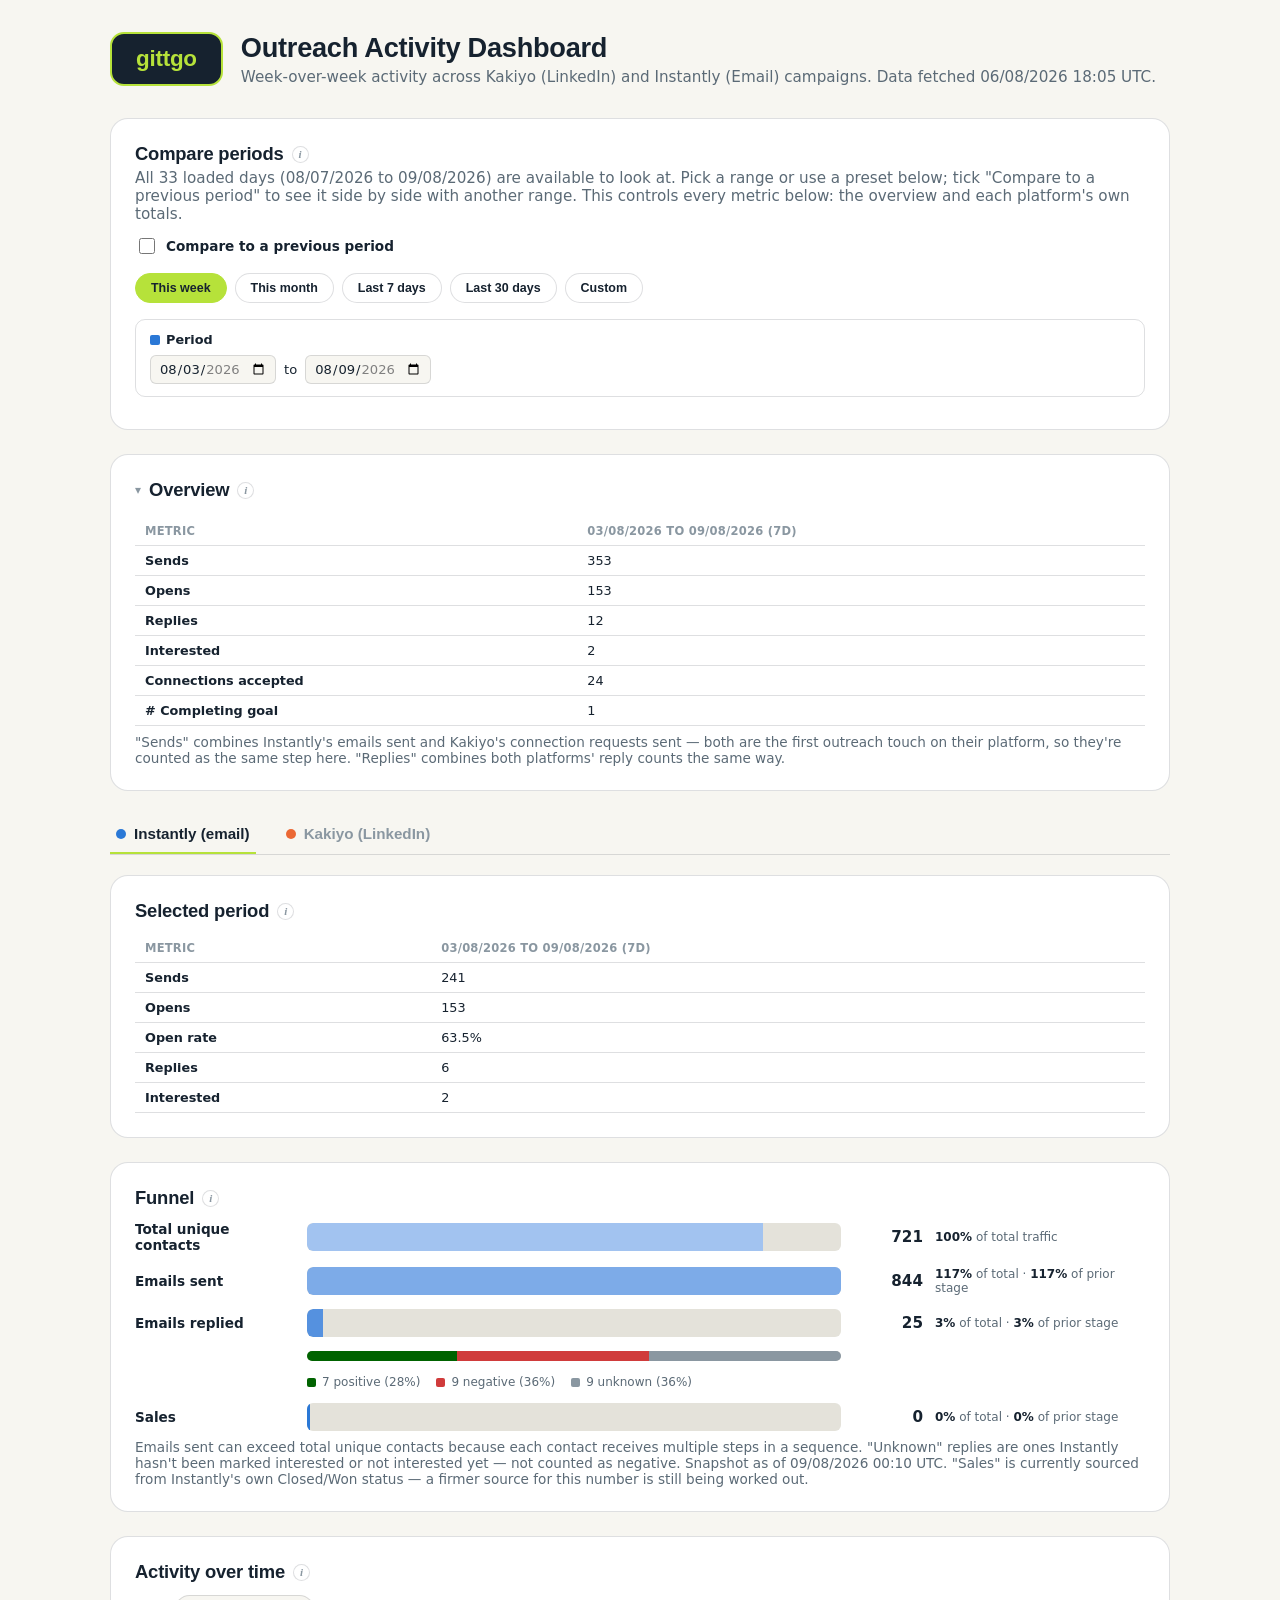
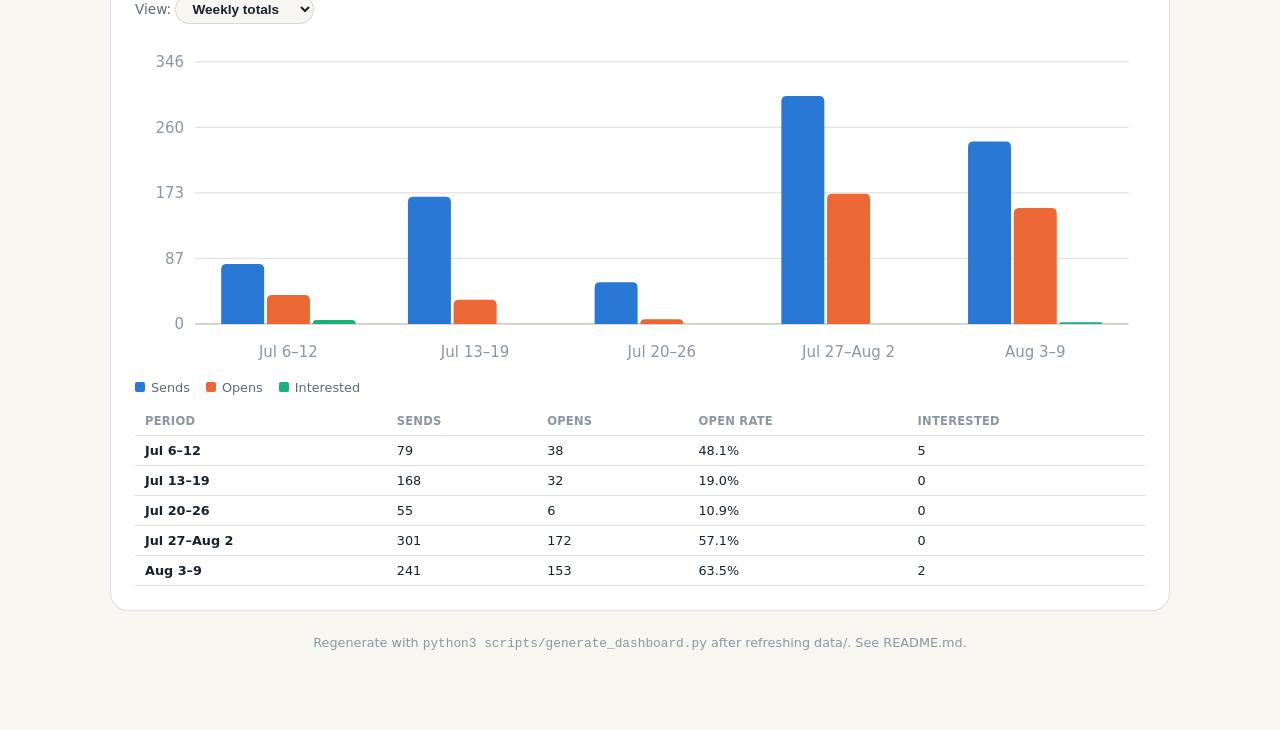
==== commit fd8911ed: "Daily Kakiyo snapshot: 2026-08-09" ====
--- a/dashboard.html
+++ b/dashboard.html
@@ -208,7 +208,7 @@
 
   <section>
     <h2>Compare periods <span class='info-wrap'><button type='button' class='info-icon' aria-label='About this section'>i</button><span class='info-tip' role='tooltip'>Pick a date range (or use a preset) to see totals for that period. Tick the Compare box to line it up against a second range instead. This is the one control for the whole page — it drives the Overview below and each platform tab&#x27;s own Selected period numbers, all at once. If Period A and B had a different number of days with actual sending activity (e.g. an in-progress week vs a full one, or weekends with no sends), the A vs B change compares daily pace over those active days, not raw totals.</span></span></h2>
-    <p class="sub" style="margin-bottom:12px;">All 32 loaded days (08/07/2026 to 08/08/2026) are available to look at. Pick a range or use a preset below; tick "Compare to a previous period" to see it side by side with another range. This controls every metric below: the overview and each platform's own totals.</p>
+    <p class="sub" style="margin-bottom:12px;">All 33 loaded days (08/07/2026 to 09/08/2026) are available to look at. Pick a range or use a preset below; tick "Compare to a previous period" to see it side by side with another range. This controls every metric below: the overview and each platform's own totals.</p>
     
     <div id="global-compare">
       <label class="compare-toggle">
@@ -232,17 +232,17 @@
         <div class="range-picker">
           <div class="rp-label"><i style="background:var(--series-blue)"></i><span data-role="pa-title">Period</span></div>
           <div class="rp-fields">
-            <input type="date" data-role="pa-start" min="2026-07-08" max="2026-08-08">
+            <input type="date" data-role="pa-start" min="2026-07-08" max="2026-08-09">
             <span>to</span>
-            <input type="date" data-role="pa-end" min="2026-07-08" max="2026-08-08">
+            <input type="date" data-role="pa-end" min="2026-07-08" max="2026-08-09">
           </div>
         </div>
         <div class="range-picker" data-role="pb-picker">
           <div class="rp-label"><i style="background:var(--series-yellow)"></i>Period B</div>
           <div class="rp-fields">
-            <input type="date" data-role="pb-start" min="2026-07-08" max="2026-08-08">
+            <input type="date" data-role="pb-start" min="2026-07-08" max="2026-08-09">
             <span>to</span>
-            <input type="date" data-role="pb-end" min="2026-07-08" max="2026-08-08">
+            <input type="date" data-role="pb-end" min="2026-07-08" max="2026-08-09">
           </div>
         </div>
       </div>
@@ -274,7 +274,7 @@
 
     <section>
       <h2>Funnel <span class='info-wrap'><button type='button' class='info-icon' aria-label='About this section'>i</button><span class='info-tip' role='tooltip'>A cumulative, all-time view of Instantly&#x27;s pipeline — Total unique contacts through Sales — independent of the date picker above. Each bar shows its share of total traffic and its share of the stage before it.</span></span></h2>
-      <div class='funnel'><div class='funnel-row'><div class='funnel-label'>Total unique contacts</div><div class='funnel-track'><div class='funnel-fill' style='width:85.4%; background:color-mix(in oklab, var(--series-blue) 45%, var(--surface) 55%);'></div></div><div class='funnel-value'>721</div><div class='funnel-meta'><b>100%</b> of total traffic</div></div><div class='funnel-row'><div class='funnel-label'>Emails sent</div><div class='funnel-track'><div class='funnel-fill' style='width:100.0%; background:color-mix(in oklab, var(--series-blue) 63%, var(--surface) 37%);'></div></div><div class='funnel-value'>844</div><div class='funnel-meta'><b>117%</b> of total · <b>117%</b> of prior stage</div></div><div class='funnel-row'><div class='funnel-label'>Emails replied</div><div class='funnel-track'><div class='funnel-fill' style='width:3.0%; background:color-mix(in oklab, var(--series-blue) 82%, var(--surface) 18%);'></div></div><div class='funnel-value'>25</div><div class='funnel-meta'><b>3%</b> of total · <b>3%</b> of prior stage</div></div><div class='funnel-row'><div></div><div class='split-bar'><div class='seg good' style='width:28.0%'></div><div class='seg bad' style='width:36.0%'></div><div class='seg unknown' style='width:36.0%'></div></div><div></div><div></div></div><div class='funnel-row'><div></div><div class='split-legend'><span class='legend-item'><i class='good'></i>7 positive (28%)</span><span class='legend-item'><i class='bad'></i>9 negative (36%)</span><span class='legend-item'><i class='unknown'></i>9 unknown (36%)</span></div></div><div class='funnel-row'><div class='funnel-label'>Sales</div><div class='funnel-track'><div class='funnel-fill' style='width:0.0%; background:color-mix(in oklab, var(--series-blue) 100%, var(--surface) 0%);'></div></div><div class='funnel-value'>0</div><div class='funnel-meta'><b>0%</b> of total · <b>0%</b> of prior stage</div></div></div><p class='note'>Emails sent can exceed total unique contacts because each contact receives multiple steps in a sequence. "Unknown" replies are ones Instantly hasn't been marked interested or not interested yet — not counted as negative. Snapshot as of 08/08/2026 00:09 UTC. "Sales" is currently sourced from Instantly's own Closed/Won status — a firmer source for this number is still being worked out.</p>
+      <div class='funnel'><div class='funnel-row'><div class='funnel-label'>Total unique contacts</div><div class='funnel-track'><div class='funnel-fill' style='width:85.4%; background:color-mix(in oklab, var(--series-blue) 45%, var(--surface) 55%);'></div></div><div class='funnel-value'>721</div><div class='funnel-meta'><b>100%</b> of total traffic</div></div><div class='funnel-row'><div class='funnel-label'>Emails sent</div><div class='funnel-track'><div class='funnel-fill' style='width:100.0%; background:color-mix(in oklab, var(--series-blue) 63%, var(--surface) 37%);'></div></div><div class='funnel-value'>844</div><div class='funnel-meta'><b>117%</b> of total · <b>117%</b> of prior stage</div></div><div class='funnel-row'><div class='funnel-label'>Emails replied</div><div class='funnel-track'><div class='funnel-fill' style='width:3.0%; background:color-mix(in oklab, var(--series-blue) 82%, var(--surface) 18%);'></div></div><div class='funnel-value'>25</div><div class='funnel-meta'><b>3%</b> of total · <b>3%</b> of prior stage</div></div><div class='funnel-row'><div></div><div class='split-bar'><div class='seg good' style='width:28.0%'></div><div class='seg bad' style='width:36.0%'></div><div class='seg unknown' style='width:36.0%'></div></div><div></div><div></div></div><div class='funnel-row'><div></div><div class='split-legend'><span class='legend-item'><i class='good'></i>7 positive (28%)</span><span class='legend-item'><i class='bad'></i>9 negative (36%)</span><span class='legend-item'><i class='unknown'></i>9 unknown (36%)</span></div></div><div class='funnel-row'><div class='funnel-label'>Sales</div><div class='funnel-track'><div class='funnel-fill' style='width:0.0%; background:color-mix(in oklab, var(--series-blue) 100%, var(--surface) 0%);'></div></div><div class='funnel-value'>0</div><div class='funnel-meta'><b>0%</b> of total · <b>0%</b> of prior stage</div></div></div><p class='note'>Emails sent can exceed total unique contacts because each contact receives multiple steps in a sequence. "Unknown" replies are ones Instantly hasn't been marked interested or not interested yet — not counted as negative. Snapshot as of 09/08/2026 00:10 UTC. "Sales" is currently sourced from Instantly's own Closed/Won status — a firmer source for this number is still being worked out.</p>
     </section>
 
     <section>
@@ -298,8 +298,8 @@
         <div class='table-wrap'><table><thead><tr><th>Period</th><th>Sends</th><th>Opens</th><th>Open rate</th><th>Interested</th></tr></thead><tbody><tr><td class='rowhead'>July 2026</td><td>603</td><td>242</td><td>40.1%</td><td>5</td></tr><tr><td class='rowhead'>August 2026</td><td>241</td><td>159</td><td>66.0%</td><td>2</td></tr></tbody></table></div>
       </div>
       <div class="granularity-panel" data-granularity="daily">
-        <div class='chart-wrap wide'><svg viewBox='0 0 1660 240' class='chart' style='width:1660px' role='img' aria-label='Activity'><line x1='44' y1='208.0' x2='1648' y2='208.0' class='gridline'/><text x='36' y='212.0' class='axis-label' text-anchor='end'>0</text><line x1='44' y1='160.0' x2='1648' y2='160.0' class='gridline'/><text x='36' y='164.0' class='axis-label' text-anchor='end'>29</text><line x1='44' y1='112.0' x2='1648' y2='112.0' class='gridline'/><text x='36' y='116.0' class='axis-label' text-anchor='end'>57</text><line x1='44' y1='64.0' x2='1648' y2='64.0' class='gridline'/><text x='36' y='68.0' class='axis-label' text-anchor='end'>86</text><line x1='44' y1='16.0' x2='1648' y2='16.0' class='gridline'/><text x='36' y='20.0' class='axis-label' text-anchor='end'>115</text><line x1='44' y1='208' x2='1648' y2='208' class='baseline'/><path d='M51.0175,208.0 L51.0175,161.91304347826087 Q51.0175,157.91304347826087 55.0175,157.91304347826087 L57.714166666666664,157.91304347826087 Q61.714166666666664,157.91304347826087 61.714166666666664,161.91304347826087 L61.714166666666664,208.0 Z' fill='var(--series-blue)' class='bar'><title>08/07/2026 — Sends: 30</title></path><path d='M63.714166666666664,208.0 L63.714166666666664,191.96521739130435 Q63.714166666666664,187.96521739130435 67.71416666666667,187.96521739130435 L70.41083333333333,187.96521739130435 Q74.41083333333333,187.96521739130435 74.41083333333333,191.96521739130435 L74.41083333333333,208.0 Z' fill='var(--series-orange)' class='bar'><title>08/07/2026 — Opens: 12</title></path><path d='M76.41083333333333,208.0 L76.41083333333333,206.9913043478261 Q76.41083333333333,202.9913043478261 80.41083333333333,202.9913043478261 L83.10749999999999,202.9913043478261 Q87.10749999999999,202.9913043478261 87.10749999999999,206.9913043478261 L87.10749999999999,208.0 Z' fill='var(--series-aqua)' class='bar'><title>08/07/2026 — Interested: 3</title></path><path d='M101.1425,208.0 L101.1425,180.2782608695652 Q101.1425,176.2782608695652 105.1425,176.2782608695652 L107.83916666666667,176.2782608695652 Q111.83916666666667,176.2782608695652 111.83916666666667,180.2782608695652 L111.83916666666667,208.0 Z' fill='var(--series-blue)' class='bar'><title>09/07/2026 — Sends: 19</title></path><path d='M113.83916666666667,208.0 L113.83916666666667,198.64347826086956 Q113.83916666666667,194.64347826086956 117.83916666666667,194.64347826086956 L120.53583333333333,194.64347826086956 Q124.53583333333333,194.64347826086956 124.53583333333333,198.64347826086956 L124.53583333333333,208.0 Z' fill='var(--series-orange)' class='bar'><title>09/07/2026 — Opens: 8</title></path><path d='M126.53583333333333,208.0 L126.53583333333333,208.0 Q126.53583333333333,206.3304347826087 128.20539855072462,206.3304347826087 L135.5629347826087,206.3304347826087 Q137.2325,206.3304347826087 137.2325,208.0 L137.2325,208.0 Z' fill='var(--series-aqua)' class='bar'><title>09/07/2026 — Interested: 1</title></path><path d='M151.2675,208.0 L151.2675,161.91304347826087 Q151.2675,157.91304347826087 155.2675,157.91304347826087 L157.96416666666667,157.91304347826087 Q161.96416666666667,157.91304347826087 161.96416666666667,161.91304347826087 L161.96416666666667,208.0 Z' fill='var(--series-blue)' class='bar'><title>10/07/2026 — Sends: 30</title></path><path d='M163.96416666666667,208.0 L163.96416666666667,190.29565217391303 Q163.96416666666667,186.29565217391303 167.96416666666667,186.29565217391303 L170.66083333333333,186.29565217391303 Q174.66083333333333,186.29565217391303 174.66083333333333,190.29565217391303 L174.66083333333333,208.0 Z' fill='var(--series-orange)' class='bar'><title>10/07/2026 — Opens: 13</title></path><path d='M176.66083333333336,208.0 L176.66083333333336,208.0 Q176.66083333333336,206.3304347826087 178.33039855072465,206.3304347826087 L185.68793478260872,206.3304347826087 Q187.35750000000002,206.3304347826087 187.35750000000002,208.0 L187.35750000000002,208.0 Z' fill='var(--series-aqua)' class='bar'><title>10/07/2026 — Interested: 1</title></path><path d='M214.08916666666667,208.0 L214.08916666666667,208.0 Q214.08916666666667,204.66086956521738 217.4282971014493,204.66086956521738 L221.4467028985507,204.66086956521738 Q224.78583333333333,204.66086956521738 224.78583333333333,208.0 L224.78583333333333,208.0 Z' fill='var(--series-orange)' class='bar'><title>11/07/2026 — Opens: 2</title></path><path d='M264.2141666666667,208.0 L264.2141666666667,206.9913043478261 Q264.2141666666667,202.9913043478261 268.2141666666667,202.9913043478261 L270.91083333333336,202.9913043478261 Q274.91083333333336,202.9913043478261 274.91083333333336,206.9913043478261 L274.91083333333336,208.0 Z' fill='var(--series-orange)' class='bar'><title>12/07/2026 — Opens: 3</title></path><path d='M301.6425,208.0 L301.6425,161.91304347826087 Q301.6425,157.91304347826087 305.6425,157.91304347826087 L308.33916666666664,157.91304347826087 Q312.33916666666664,157.91304347826087 312.33916666666664,161.91304347826087 L312.33916666666664,208.0 Z' fill='var(--series-blue)' class='bar'><title>13/07/2026 — Sends: 30</title></path><path d='M314.33916666666664,208.0 L314.33916666666664,190.29565217391303 Q314.33916666666664,186.29565217391303 318.33916666666664,186.29565217391303 L321.0358333333333,186.29565217391303 Q325.0358333333333,186.29565217391303 325.0358333333333,190.29565217391303 L325.0358333333333,208.0 Z' fill='var(--series-orange)' class='bar'><title>13/07/2026 — Opens: 13</title></path><path d='M351.7675,208.0 L351.7675,161.91304347826087 Q351.7675,157.91304347826087 355.7675,157.91304347826087 L358.46416666666664,157.91304347826087 Q362.46416666666664,157.91304347826087 362.46416666666664,161.91304347826087 L362.46416666666664,208.0 Z' fill='var(--series-blue)' class='bar'><title>14/07/2026 — Sends: 30</title></path><path d='M364.46416666666664,208.0 L364.46416666666664,196.97391304347826 Q364.46416666666664,192.97391304347826 368.46416666666664,192.97391304347826 L371.1608333333333,192.97391304347826 Q375.1608333333333,192.97391304347826 375.1608333333333,196.97391304347826 L375.1608333333333,208.0 Z' fill='var(--series-orange)' class='bar'><title>14/07/2026 — Opens: 9</title></path><path d='M401.8925,208.0 L401.8925,161.91304347826087 Q401.8925,157.91304347826087 405.8925,157.91304347826087 L408.58916666666664,157.91304347826087 Q412.58916666666664,157.91304347826087 412.58916666666664,161.91304347826087 L412.58916666666664,208.0 Z' fill='var(--series-blue)' class='bar'><title>15/07/2026 — Sends: 30</title></path><path d='M414.58916666666664,208.0 L414.58916666666664,208.0 Q414.58916666666664,204.66086956521738 417.9282971014493,204.66086956521738 L421.9467028985507,204.66086956521738 Q425.2858333333333,204.66086956521738 425.2858333333333,208.0 L425.2858333333333,208.0 Z' fill='var(--series-orange)' class='bar'><title>15/07/2026 — Opens: 2</title></path><path d='M452.0175,208.0 L452.0175,145.2173913043478 Q452.0175,141.2173913043478 456.0175,141.2173913043478 L458.71416666666664,141.2173913043478 Q462.71416666666664,141.2173913043478 462.71416666666664,145.2173913043478 L462.71416666666664,208.0 Z' fill='var(--series-blue)' class='bar'><title>16/07/2026 — Sends: 40</title></path><path d='M464.71416666666664,208.0 L464.71416666666664,203.65217391304347 Q464.71416666666664,199.65217391304347 468.71416666666664,199.65217391304347 L471.4108333333333,199.65217391304347 Q475.4108333333333,199.65217391304347 475.4108333333333,203.65217391304347 L475.4108333333333,208.0 Z' fill='var(--series-orange)' class='bar'><title>16/07/2026 — Opens: 5</title></path><path d='M502.1425,208.0 L502.1425,148.55652173913043 Q502.1425,144.55652173913043 506.1425,144.55652173913043 L508.83916666666664,144.55652173913043 Q512.8391666666666,144.55652173913043 512.8391666666666,148.55652173913043 L512.8391666666666,208.0 Z' fill='var(--series-blue)' class='bar'><title>17/07/2026 — Sends: 38</title></path><path d='M514.8391666666666,208.0 L514.8391666666666,208.0 Q514.8391666666666,204.66086956521738 518.1782971014493,204.66086956521738 L522.1967028985507,204.66086956521738 Q525.5358333333334,204.66086956521738 525.5358333333334,208.0 L525.5358333333334,208.0 Z' fill='var(--series-orange)' class='bar'><title>17/07/2026 — Opens: 2</title></path><path d='M615.0891666666668,208.0 L615.0891666666668,208.0 Q615.0891666666668,206.3304347826087 616.7587318840581,206.3304347826087 L624.1162681159421,206.3304347826087 Q625.7858333333335,206.3304347826087 625.7858333333335,208.0 L625.7858333333335,208.0 Z' fill='var(--series-orange)' class='bar'><title>19/07/2026 — Opens: 1</title></path><path d='M652.5175,208.0 L652.5175,136.86956521739128 Q652.5175,132.86956521739128 656.5175,132.86956521739128 L659.2141666666668,132.86956521739128 Q663.2141666666668,132.86956521739128 663.2141666666668,136.86956521739128 L663.2141666666668,208.0 Z' fill='var(--series-blue)' class='bar'><title>20/07/2026 — Sends: 45</title></path><path d='M665.2141666666668,208.0 L665.2141666666668,208.0 Q665.2141666666668,206.3304347826087 666.8837318840581,206.3304347826087 L674.2412681159421,206.3304347826087 Q675.9108333333335,206.3304347826087 675.9108333333335,208.0 L675.9108333333335,208.0 Z' fill='var(--series-orange)' class='bar'><title>20/07/2026 — Opens: 1</title></path><path d='M715.3391666666668,208.0 L715.3391666666668,208.0 Q715.3391666666668,206.3304347826087 717.0087318840581,206.3304347826087 L724.3662681159421,206.3304347826087 Q726.0358333333335,206.3304347826087 726.0358333333335,208.0 L726.0358333333335,208.0 Z' fill='var(--series-orange)' class='bar'><title>21/07/2026 — Opens: 1</title></path><path d='M765.4641666666668,208.0 L765.4641666666668,208.0 Q765.4641666666668,206.3304347826087 767.1337318840581,206.3304347826087 L774.4912681159421,206.3304347826087 Q776.1608333333335,206.3304347826087 776.1608333333335,208.0 L776.1608333333335,208.0 Z' fill='var(--series-orange)' class='bar'><title>22/07/2026 — Opens: 1</title></path><path d='M853.0175,208.0 L853.0175,195.30434782608694 Q853.0175,191.30434782608694 857.0175,191.30434782608694 L859.7141666666668,191.30434782608694 Q863.7141666666668,191.30434782608694 863.7141666666668,195.30434782608694 L863.7141666666668,208.0 Z' fill='var(--series-blue)' class='bar'><title>24/07/2026 — Sends: 10</title></path><path d='M865.7141666666668,208.0 L865.7141666666668,206.9913043478261 Q865.7141666666668,202.9913043478261 869.7141666666668,202.9913043478261 L872.4108333333335,202.9913043478261 Q876.4108333333335,202.9913043478261 876.4108333333335,206.9913043478261 L876.4108333333335,208.0 Z' fill='var(--series-orange)' class='bar'><title>24/07/2026 — Opens: 3</title></path><path d='M1003.3925,208.0 L1003.3925,86.78260869565216 Q1003.3925,82.78260869565216 1007.3925,82.78260869565216 L1010.0891666666668,82.78260869565216 Q1014.0891666666668,82.78260869565216 1014.0891666666668,86.78260869565216 L1014.0891666666668,208.0 Z' fill='var(--series-blue)' class='bar'><title>27/07/2026 — Sends: 75</title></path><path d='M1016.0891666666668,208.0 L1016.0891666666668,131.8608695652174 Q1016.0891666666668,127.86086956521739 1020.0891666666668,127.86086956521739 L1022.7858333333334,127.86086956521739 Q1026.7858333333334,127.86086956521739 1026.7858333333334,131.8608695652174 L1026.7858333333334,208.0 Z' fill='var(--series-orange)' class='bar'><title>27/07/2026 — Opens: 48</title></path><path d='M1053.5175,208.0 L1053.5175,145.2173913043478 Q1053.5175,141.2173913043478 1057.5175,141.2173913043478 L1060.2141666666666,141.2173913043478 Q1064.2141666666666,141.2173913043478 1064.2141666666666,145.2173913043478 L1064.2141666666666,208.0 Z' fill='var(--series-blue)' class='bar'><title>28/07/2026 — Sends: 40</title></path><path d='M1066.2141666666666,208.0 L1066.2141666666666,191.96521739130435 Q1066.2141666666666,187.96521739130435 1070.2141666666666,187.96521739130435 L1072.9108333333334,187.96521739130435 Q1076.9108333333334,187.96521739130435 1076.9108333333334,191.96521739130435 L1076.9108333333334,208.0 Z' fill='var(--series-orange)' class='bar'><title>28/07/2026 — Opens: 12</title></path><path d='M1103.6425,208.0 L1103.6425,103.4782608695652 Q1103.6425,99.4782608695652 1107.6425,99.4782608695652 L1110.3391666666666,99.4782608695652 Q1114.3391666666666,99.4782608695652 1114.3391666666666,103.4782608695652 L1114.3391666666666,208.0 Z' fill='var(--series-blue)' class='bar'><title>29/07/2026 — Sends: 65</title></path><path d='M1116.3391666666666,208.0 L1116.3391666666666,136.86956521739128 Q1116.3391666666666,132.86956521739128 1120.3391666666666,132.86956521739128 L1123.0358333333334,132.86956521739128 Q1127.0358333333334,132.86956521739128 1127.0358333333334,136.86956521739128 L1127.0358333333334,208.0 Z' fill='var(--series-orange)' class='bar'><title>29/07/2026 — Opens: 45</title></path><path d='M1153.7675,208.0 L1153.7675,135.2 Q1153.7675,131.2 1157.7675,131.2 L1160.4641666666666,131.2 Q1164.4641666666666,131.2 1164.4641666666666,135.2 L1164.4641666666666,208.0 Z' fill='var(--series-blue)' class='bar'><title>30/07/2026 — Sends: 46</title></path><path d='M1166.4641666666666,208.0 L1166.4641666666666,181.94782608695652 Q1166.4641666666666,177.94782608695652 1170.4641666666666,177.94782608695652 L1173.1608333333334,177.94782608695652 Q1177.1608333333334,177.94782608695652 1177.1608333333334,181.94782608695652 L1177.1608333333334,208.0 Z' fill='var(--series-orange)' class='bar'><title>30/07/2026 — Opens: 18</title></path><path d='M1203.8925,208.0 L1203.8925,86.78260869565216 Q1203.8925,82.78260869565216 1207.8925,82.78260869565216 L1210.5891666666666,82.78260869565216 Q1214.5891666666666,82.78260869565216 1214.5891666666666,86.78260869565216 L1214.5891666666666,208.0 Z' fill='var(--series-blue)' class='bar'><title>31/07/2026 — Sends: 75</title></path><path d='M1216.5891666666666,208.0 L1216.5891666666666,140.2086956521739 Q1216.5891666666666,136.2086956521739 1220.5891666666666,136.2086956521739 L1223.2858333333334,136.2086956521739 Q1227.2858333333334,136.2086956521739 1227.2858333333334,140.2086956521739 L1227.2858333333334,208.0 Z' fill='var(--series-orange)' class='bar'><title>31/07/2026 — Opens: 43</title></path><path d='M1266.7141666666666,208.0 L1266.7141666666666,208.0 Q1266.7141666666666,206.3304347826087 1268.3837318840579,206.3304347826087 L1275.7412681159421,206.3304347826087 Q1277.4108333333334,206.3304347826087 1277.4108333333334,208.0 L1277.4108333333334,208.0 Z' fill='var(--series-orange)' class='bar'><title>01/08/2026 — Opens: 1</title></path><path d='M1316.8391666666666,208.0 L1316.8391666666666,203.65217391304347 Q1316.8391666666666,199.65217391304347 1320.8391666666666,199.65217391304347 L1323.5358333333334,199.65217391304347 Q1327.5358333333334,199.65217391304347 1327.5358333333334,203.65217391304347 L1327.5358333333334,208.0 Z' fill='var(--series-orange)' class='bar'><title>02/08/2026 — Opens: 5</title></path><path d='M1354.2675,208.0 L1354.2675,86.78260869565216 Q1354.2675,82.78260869565216 1358.2675,82.78260869565216 L1360.9641666666666,82.78260869565216 Q1364.9641666666666,82.78260869565216 1364.9641666666666,86.78260869565216 L1364.9641666666666,208.0 Z' fill='var(--series-blue)' class='bar'><title>03/08/2026 — Sends: 75</title></path><path d='M1366.9641666666666,208.0 L1366.9641666666666,133.5304347826087 Q1366.9641666666666,129.5304347826087 1370.9641666666666,129.5304347826087 L1373.6608333333334,129.5304347826087 Q1377.6608333333334,129.5304347826087 1377.6608333333334,133.5304347826087 L1377.6608333333334,208.0 Z' fill='var(--series-orange)' class='bar'><title>03/08/2026 — Opens: 47</title></path><path d='M1404.3925,208.0 L1404.3925,45.04347826086956 Q1404.3925,41.04347826086956 1408.3925,41.04347826086956 L1411.0891666666666,41.04347826086956 Q1415.0891666666666,41.04347826086956 1415.0891666666666,45.04347826086956 L1415.0891666666666,208.0 Z' fill='var(--series-blue)' class='bar'><title>04/08/2026 — Sends: 100</title></path><path d='M1417.0891666666666,208.0 L1417.0891666666666,76.76521739130433 Q1417.0891666666666,72.76521739130433 1421.0891666666666,72.76521739130433 L1423.7858333333334,72.76521739130433 Q1427.7858333333334,72.76521739130433 1427.7858333333334,76.76521739130433 L1427.7858333333334,208.0 Z' fill='var(--series-orange)' class='bar'><title>04/08/2026 — Opens: 81</title></path><path d='M1429.7858333333334,208.0 L1429.7858333333334,208.0 Q1429.7858333333334,204.66086956521738 1433.124963768116,204.66086956521738 L1437.1433695652174,204.66086956521738 Q1440.4825,204.66086956521738 1440.4825,208.0 L1440.4825,208.0 Z' fill='var(--series-aqua)' class='bar'><title>04/08/2026 — Interested: 2</title></path><path d='M1454.5175,208.0 L1454.5175,118.50434782608694 Q1454.5175,114.50434782608694 1458.5175,114.50434782608694 L1461.2141666666666,114.50434782608694 Q1465.2141666666666,114.50434782608694 1465.2141666666666,118.50434782608694 L1465.2141666666666,208.0 Z' fill='var(--series-blue)' class='bar'><title>05/08/2026 — Sends: 56</title></path><path d='M1467.2141666666666,208.0 L1467.2141666666666,175.2695652173913 Q1467.2141666666666,171.2695652173913 1471.2141666666666,171.2695652173913 L1473.9108333333334,171.2695652173913 Q1477.9108333333334,171.2695652173913 1477.9108333333334,175.2695652173913 L1477.9108333333334,208.0 Z' fill='var(--series-orange)' class='bar'><title>05/08/2026 — Opens: 22</title></path><path d='M1504.6425,208.0 L1504.6425,195.30434782608694 Q1504.6425,191.30434782608694 1508.6425,191.30434782608694 L1511.3391666666666,191.30434782608694 Q1515.3391666666666,191.30434782608694 1515.3391666666666,195.30434782608694 L1515.3391666666666,208.0 Z' fill='var(--series-blue)' class='bar'><title>06/08/2026 — Sends: 10</title></path><path d='M1517.3391666666666,208.0 L1517.3391666666666,206.9913043478261 Q1517.3391666666666,202.9913043478261 1521.3391666666666,202.9913043478261 L1524.0358333333334,202.9913043478261 Q1528.0358333333334,202.9913043478261 1528.0358333333334,206.9913043478261 L1528.0358333333334,208.0 Z' fill='var(--series-orange)' class='bar'><title>06/08/2026 — Opens: 3</title></path><text x='69.1' y='232' class='axis-label' text-anchor='middle'>08/07/2026</text><text x='119.2' y='232' class='axis-label' text-anchor='middle'>09/07/2026</text><text x='169.3' y='232' class='axis-label' text-anchor='middle'>10/07/2026</text><text x='219.4' y='232' class='axis-label' text-anchor='middle'>11/07/2026</text><text x='269.6' y='232' class='axis-label' text-anchor='middle'>12/07/2026</text><text x='319.7' y='232' class='axis-label' text-anchor='middle'>13/07/2026</text><text x='369.8' y='232' class='axis-label' text-anchor='middle'>14/07/2026</text><text x='419.9' y='232' class='axis-label' text-anchor='middle'>15/07/2026</text><text x='470.1' y='232' class='axis-label' text-anchor='middle'>16/07/2026</text><text x='520.2' y='232' class='axis-label' text-anchor='middle'>17/07/2026</text><text x='570.3' y='232' class='axis-label' text-anchor='middle'>18/07/2026</text><text x='620.4' y='232' class='axis-label' text-anchor='middle'>19/07/2026</text><text x='670.6' y='232' class='axis-label' text-anchor='middle'>20/07/2026</text><text x='720.7' y='232' class='axis-label' text-anchor='middle'>21/07/2026</text><text x='770.8' y='232' class='axis-label' text-anchor='middle'>22/07/2026</text><text x='820.9' y='232' class='axis-label' text-anchor='middle'>23/07/2026</text><text x='871.1' y='232' class='axis-label' text-anchor='middle'>24/07/2026</text><text x='921.2' y='232' class='axis-label' text-anchor='middle'>25/07/2026</text><text x='971.3' y='232' class='axis-label' text-anchor='middle'>26/07/2026</text><text x='1021.4' y='232' class='axis-label' text-anchor='middle'>27/07/2026</text><text x='1071.6' y='232' class='axis-label' text-anchor='middle'>28/07/2026</text><text x='1121.7' y='232' class='axis-label' text-anchor='middle'>29/07/2026</text><text x='1171.8' y='232' class='axis-label' text-anchor='middle'>30/07/2026</text><text x='1221.9' y='232' class='axis-label' text-anchor='middle'>31/07/2026</text><text x='1272.1' y='232' class='axis-label' text-anchor='middle'>01/08/2026</text><text x='1322.2' y='232' class='axis-label' text-anchor='middle'>02/08/2026</text><text x='1372.3' y='232' class='axis-label' text-anchor='middle'>03/08/2026</text><text x='1422.4' y='232' class='axis-label' text-anchor='middle'>04/08/2026</text><text x='1472.6' y='232' class='axis-label' text-anchor='middle'>05/08/2026</text><text x='1522.7' y='232' class='axis-label' text-anchor='middle'>06/08/2026</text><text x='1572.8' y='232' class='axis-label' text-anchor='middle'>07/08/2026</text><text x='1622.9' y='232' class='axis-label' text-anchor='middle'>08/08/2026</text></svg><div class='legend'><span class='legend-item'><i style='background:var(--series-blue)'></i>Sends</span><span class='legend-item'><i style='background:var(--series-orange)'></i>Opens</span><span class='legend-item'><i style='background:var(--series-aqua)'></i>Interested</span></div></div>
-        <div class='table-wrap'><table><thead><tr><th>Date</th><th>Sends</th><th>Opens</th><th>Open rate</th><th>Interested</th></tr></thead><tbody><tr><td class='rowhead'>08/07/2026</td><td>30</td><td>12</td><td>40.0%</td><td>3</td></tr><tr><td class='rowhead'>09/07/2026</td><td>19</td><td>8</td><td>42.1%</td><td>1</td></tr><tr><td class='rowhead'>10/07/2026</td><td>30</td><td>13</td><td>43.3%</td><td>1</td></tr><tr><td class='rowhead'>11/07/2026</td><td>0</td><td>2</td><td>0.0%</td><td>0</td></tr><tr><td class='rowhead'>12/07/2026</td><td>0</td><td>3</td><td>0.0%</td><td>0</td></tr><tr><td class='rowhead'>13/07/2026</td><td>30</td><td>13</td><td>43.3%</td><td>0</td></tr><tr><td class='rowhead'>14/07/2026</td><td>30</td><td>9</td><td>30.0%</td><td>0</td></tr><tr><td class='rowhead'>15/07/2026</td><td>30</td><td>2</td><td>6.7%</td><td>0</td></tr><tr><td class='rowhead'>16/07/2026</td><td>40</td><td>5</td><td>12.5%</td><td>0</td></tr><tr><td class='rowhead'>17/07/2026</td><td>38</td><td>2</td><td>5.3%</td><td>0</td></tr><tr><td class='rowhead'>18/07/2026</td><td>0</td><td>0</td><td>0.0%</td><td>0</td></tr><tr><td class='rowhead'>19/07/2026</td><td>0</td><td>1</td><td>0.0%</td><td>0</td></tr><tr><td class='rowhead'>20/07/2026</td><td>45</td><td>1</td><td>2.2%</td><td>0</td></tr><tr><td class='rowhead'>21/07/2026</td><td>0</td><td>1</td><td>0.0%</td><td>0</td></tr><tr><td class='rowhead'>22/07/2026</td><td>0</td><td>1</td><td>0.0%</td><td>0</td></tr><tr><td class='rowhead'>23/07/2026</td><td>0</td><td>0</td><td>0.0%</td><td>0</td></tr><tr><td class='rowhead'>24/07/2026</td><td>10</td><td>3</td><td>30.0%</td><td>0</td></tr><tr><td class='rowhead'>25/07/2026</td><td>0</td><td>0</td><td>0.0%</td><td>0</td></tr><tr><td class='rowhead'>26/07/2026</td><td>0</td><td>0</td><td>0.0%</td><td>0</td></tr><tr><td class='rowhead'>27/07/2026</td><td>75</td><td>48</td><td>64.0%</td><td>0</td></tr><tr><td class='rowhead'>28/07/2026</td><td>40</td><td>12</td><td>30.0%</td><td>0</td></tr><tr><td class='rowhead'>29/07/2026</td><td>65</td><td>45</td><td>69.2%</td><td>0</td></tr><tr><td class='rowhead'>30/07/2026</td><td>46</td><td>18</td><td>39.1%</td><td>0</td></tr><tr><td class='rowhead'>31/07/2026</td><td>75</td><td>43</td><td>57.3%</td><td>0</td></tr><tr><td class='rowhead'>01/08/2026</td><td>0</td><td>1</td><td>0.0%</td><td>0</td></tr><tr><td class='rowhead'>02/08/2026</td><td>0</td><td>5</td><td>0.0%</td><td>0</td></tr><tr><td class='rowhead'>03/08/2026</td><td>75</td><td>47</td><td>62.7%</td><td>0</td></tr><tr><td class='rowhead'>04/08/2026</td><td>100</td><td>81</td><td>81.0%</td><td>2</td></tr><tr><td class='rowhead'>05/08/2026</td><td>56</td><td>22</td><td>39.3%</td><td>0</td></tr><tr><td class='rowhead'>06/08/2026</td><td>10</td><td>3</td><td>30.0%</td><td>0</td></tr><tr><td class='rowhead'>07/08/2026</td><td>0</td><td>0</td><td>0.0%</td><td>0</td></tr><tr><td class='rowhead'>08/08/2026</td><td>0</td><td>0</td><td>0.0%</td><td>0</td></tr></tbody></table></div>
+        <div class='chart-wrap wide'><svg viewBox='0 0 1710 240' class='chart' style='width:1710px' role='img' aria-label='Activity'><line x1='44' y1='208.0' x2='1698' y2='208.0' class='gridline'/><text x='36' y='212.0' class='axis-label' text-anchor='end'>0</text><line x1='44' y1='160.0' x2='1698' y2='160.0' class='gridline'/><text x='36' y='164.0' class='axis-label' text-anchor='end'>29</text><line x1='44' y1='112.0' x2='1698' y2='112.0' class='gridline'/><text x='36' y='116.0' class='axis-label' text-anchor='end'>57</text><line x1='44' y1='64.0' x2='1698' y2='64.0' class='gridline'/><text x='36' y='68.0' class='axis-label' text-anchor='end'>86</text><line x1='44' y1='16.0' x2='1698' y2='16.0' class='gridline'/><text x='36' y='20.0' class='axis-label' text-anchor='end'>115</text><line x1='44' y1='208' x2='1698' y2='208' class='baseline'/><path d='M51.016969696969696,208.0 L51.016969696969696,161.91304347826087 Q51.016969696969696,157.91304347826087 55.016969696969696,157.91304347826087 L57.71272727272727,157.91304347826087 Q61.71272727272727,157.91304347826087 61.71272727272727,161.91304347826087 L61.71272727272727,208.0 Z' fill='var(--series-blue)' class='bar'><title>08/07/2026 — Sends: 30</title></path><path d='M63.71272727272727,208.0 L63.71272727272727,191.96521739130435 Q63.71272727272727,187.96521739130435 67.71272727272728,187.96521739130435 L70.40848484848485,187.96521739130435 Q74.40848484848485,187.96521739130435 74.40848484848485,191.96521739130435 L74.40848484848485,208.0 Z' fill='var(--series-orange)' class='bar'><title>08/07/2026 — Opens: 12</title></path><path d='M76.40848484848485,208.0 L76.40848484848485,206.9913043478261 Q76.40848484848485,202.9913043478261 80.40848484848485,202.9913043478261 L83.10424242424241,202.9913043478261 Q87.10424242424241,202.9913043478261 87.10424242424241,206.9913043478261 L87.10424242424241,208.0 Z' fill='var(--series-aqua)' class='bar'><title>08/07/2026 — Interested: 3</title></path><path d='M101.13818181818182,208.0 L101.13818181818182,180.2782608695652 Q101.13818181818182,176.2782608695652 105.13818181818182,176.2782608695652 L107.8339393939394,176.2782608695652 Q111.8339393939394,176.2782608695652 111.8339393939394,180.2782608695652 L111.8339393939394,208.0 Z' fill='var(--series-blue)' class='bar'><title>09/07/2026 — Sends: 19</title></path><path d='M113.8339393939394,208.0 L113.8339393939394,198.64347826086956 Q113.8339393939394,194.64347826086956 117.8339393939394,194.64347826086956 L120.52969696969697,194.64347826086956 Q124.52969696969697,194.64347826086956 124.52969696969697,198.64347826086956 L124.52969696969697,208.0 Z' fill='var(--series-orange)' class='bar'><title>09/07/2026 — Opens: 8</title></path><path d='M126.52969696969697,208.0 L126.52969696969697,208.0 Q126.52969696969697,206.3304347826087 128.19926218708827,206.3304347826087 L135.55588932806324,206.3304347826087 Q137.22545454545454,206.3304347826087 137.22545454545454,208.0 L137.22545454545454,208.0 Z' fill='var(--series-aqua)' class='bar'><title>09/07/2026 — Interested: 1</title></path><path d='M151.25939393939396,208.0 L151.25939393939396,161.91304347826087 Q151.25939393939396,157.91304347826087 155.25939393939396,157.91304347826087 L157.95515151515153,157.91304347826087 Q161.95515151515153,157.91304347826087 161.95515151515153,161.91304347826087 L161.95515151515153,208.0 Z' fill='var(--series-blue)' class='bar'><title>10/07/2026 — Sends: 30</title></path><path d='M163.95515151515153,208.0 L163.95515151515153,190.29565217391303 Q163.95515151515153,186.29565217391303 167.95515151515153,186.29565217391303 L170.6509090909091,186.29565217391303 Q174.6509090909091,186.29565217391303 174.6509090909091,190.29565217391303 L174.6509090909091,208.0 Z' fill='var(--series-orange)' class='bar'><title>10/07/2026 — Opens: 13</title></path><path d='M176.65090909090912,208.0 L176.65090909090912,208.0 Q176.65090909090912,206.3304347826087 178.32047430830042,206.3304347826087 L185.6771014492754,206.3304347826087 Q187.3466666666667,206.3304347826087 187.3466666666667,208.0 L187.3466666666667,208.0 Z' fill='var(--series-aqua)' class='bar'><title>10/07/2026 — Interested: 1</title></path><path d='M214.07636363636365,208.0 L214.07636363636365,208.0 Q214.07636363636365,204.66086956521738 217.41549407114627,204.66086956521738 L221.4329907773386,204.66086956521738 Q224.77212121212122,204.66086956521738 224.77212121212122,208.0 L224.77212121212122,208.0 Z' fill='var(--series-orange)' class='bar'><title>11/07/2026 — Opens: 2</title></path><path d='M264.1975757575758,208.0 L264.1975757575758,206.9913043478261 Q264.1975757575758,202.9913043478261 268.1975757575758,202.9913043478261 L270.8933333333334,202.9913043478261 Q274.8933333333334,202.9913043478261 274.8933333333334,206.9913043478261 L274.8933333333334,208.0 Z' fill='var(--series-orange)' class='bar'><title>12/07/2026 — Opens: 3</title></path><path d='M301.6230303030303,208.0 L301.6230303030303,161.91304347826087 Q301.6230303030303,157.91304347826087 305.6230303030303,157.91304347826087 L308.3187878787879,157.91304347826087 Q312.3187878787879,157.91304347826087 312.3187878787879,161.91304347826087 L312.3187878787879,208.0 Z' fill='var(--series-blue)' class='bar'><title>13/07/2026 — Sends: 30</title></path><path d='M314.3187878787879,208.0 L314.3187878787879,190.29565217391303 Q314.3187878787879,186.29565217391303 318.3187878787879,186.29565217391303 L321.01454545454544,186.29565217391303 Q325.01454545454544,186.29565217391303 325.01454545454544,190.29565217391303 L325.01454545454544,208.0 Z' fill='var(--series-orange)' class='bar'><title>13/07/2026 — Opens: 13</title></path><path d='M351.74424242424243,208.0 L351.74424242424243,161.91304347826087 Q351.74424242424243,157.91304347826087 355.74424242424243,157.91304347826087 L358.44,157.91304347826087 Q362.44,157.91304347826087 362.44,161.91304347826087 L362.44,208.0 Z' fill='var(--series-blue)' class='bar'><title>14/07/2026 — Sends: 30</title></path><path d='M364.44,208.0 L364.44,196.97391304347826 Q364.44,192.97391304347826 368.44,192.97391304347826 L371.13575757575757,192.97391304347826 Q375.13575757575757,192.97391304347826 375.13575757575757,196.97391304347826 L375.13575757575757,208.0 Z' fill='var(--series-orange)' class='bar'><title>14/07/2026 — Opens: 9</title></path><path d='M401.86545454545455,208.0 L401.86545454545455,161.91304347826087 Q401.86545454545455,157.91304347826087 405.86545454545455,157.91304347826087 L408.5612121212121,157.91304347826087 Q412.5612121212121,157.91304347826087 412.5612121212121,161.91304347826087 L412.5612121212121,208.0 Z' fill='var(--series-blue)' class='bar'><title>15/07/2026 — Sends: 30</title></path><path d='M414.5612121212121,208.0 L414.5612121212121,208.0 Q414.5612121212121,204.66086956521738 417.9003425559947,204.66086956521738 L421.91783926218704,204.66086956521738 Q425.2569696969697,204.66086956521738 425.2569696969697,208.0 L425.2569696969697,208.0 Z' fill='var(--series-orange)' class='bar'><title>15/07/2026 — Opens: 2</title></path><path d='M451.9866666666667,208.0 L451.9866666666667,145.2173913043478 Q451.9866666666667,141.2173913043478 455.9866666666667,141.2173913043478 L458.68242424242425,141.2173913043478 Q462.68242424242425,141.2173913043478 462.68242424242425,145.2173913043478 L462.68242424242425,208.0 Z' fill='var(--series-blue)' class='bar'><title>16/07/2026 — Sends: 40</title></path><path d='M464.68242424242425,208.0 L464.68242424242425,203.65217391304347 Q464.68242424242425,199.65217391304347 468.68242424242425,199.65217391304347 L471.3781818181818,199.65217391304347 Q475.3781818181818,199.65217391304347 475.3781818181818,203.65217391304347 L475.3781818181818,208.0 Z' fill='var(--series-orange)' class='bar'><title>16/07/2026 — Opens: 5</title></path><path d='M502.1078787878788,208.0 L502.1078787878788,148.55652173913043 Q502.1078787878788,144.55652173913043 506.1078787878788,144.55652173913043 L508.80363636363643,144.55652173913043 Q512.8036363636364,144.55652173913043 512.8036363636364,148.55652173913043 L512.8036363636364,208.0 Z' fill='var(--series-blue)' class='bar'><title>17/07/2026 — Sends: 38</title></path><path d='M514.8036363636364,208.0 L514.8036363636364,208.0 Q514.8036363636364,204.66086956521738 518.1427667984191,204.66086956521738 L522.1602635046114,204.66086956521738 Q525.499393939394,204.66086956521738 525.499393939394,208.0 L525.499393939394,208.0 Z' fill='var(--series-orange)' class='bar'><title>17/07/2026 — Opens: 2</title></path><path d='M615.0460606060607,208.0 L615.0460606060607,208.0 Q615.0460606060607,206.3304347826087 616.715625823452,206.3304347826087 L624.072252964427,206.3304347826087 Q625.7418181818183,206.3304347826087 625.7418181818183,208.0 L625.7418181818183,208.0 Z' fill='var(--series-orange)' class='bar'><title>19/07/2026 — Opens: 1</title></path><path d='M652.4715151515152,208.0 L652.4715151515152,136.86956521739128 Q652.4715151515152,132.86956521739128 656.4715151515152,132.86956521739128 L659.1672727272728,132.86956521739128 Q663.1672727272728,132.86956521739128 663.1672727272728,136.86956521739128 L663.1672727272728,208.0 Z' fill='var(--series-blue)' class='bar'><title>20/07/2026 — Sends: 45</title></path><path d='M665.1672727272728,208.0 L665.1672727272728,208.0 Q665.1672727272728,206.3304347826087 666.8368379446641,206.3304347826087 L674.1934650856391,206.3304347826087 Q675.8630303030304,206.3304347826087 675.8630303030304,208.0 L675.8630303030304,208.0 Z' fill='var(--series-orange)' class='bar'><title>20/07/2026 — Opens: 1</title></path><path d='M715.2884848484849,208.0 L715.2884848484849,208.0 Q715.2884848484849,206.3304347826087 716.9580500658763,206.3304347826087 L724.3146772068512,206.3304347826087 Q725.9842424242426,206.3304347826087 725.9842424242426,208.0 L725.9842424242426,208.0 Z' fill='var(--series-orange)' class='bar'><title>21/07/2026 — Opens: 1</title></path><path d='M765.409696969697,208.0 L765.409696969697,208.0 Q765.409696969697,206.3304347826087 767.0792621870884,206.3304347826087 L774.4358893280634,206.3304347826087 Q776.1054545454547,206.3304347826087 776.1054545454547,208.0 L776.1054545454547,208.0 Z' fill='var(--series-orange)' class='bar'><title>22/07/2026 — Opens: 1</title></path><path d='M852.9563636363637,208.0 L852.9563636363637,195.30434782608694 Q852.9563636363637,191.30434782608694 856.9563636363637,191.30434782608694 L859.6521212121213,191.30434782608694 Q863.6521212121213,191.30434782608694 863.6521212121213,195.30434782608694 L863.6521212121213,208.0 Z' fill='var(--series-blue)' class='bar'><title>24/07/2026 — Sends: 10</title></path><path d='M865.6521212121213,208.0 L865.6521212121213,206.9913043478261 Q865.6521212121213,202.9913043478261 869.6521212121213,202.9913043478261 L872.3478787878789,202.9913043478261 Q876.3478787878789,202.9913043478261 876.3478787878789,206.9913043478261 L876.3478787878789,208.0 Z' fill='var(--series-orange)' class='bar'><title>24/07/2026 — Opens: 3</title></path><path d='M1003.32,208.0 L1003.32,86.78260869565216 Q1003.32,82.78260869565216 1007.32,82.78260869565216 L1010.0157575757577,82.78260869565216 Q1014.0157575757577,82.78260869565216 1014.0157575757577,86.78260869565216 L1014.0157575757577,208.0 Z' fill='var(--series-blue)' class='bar'><title>27/07/2026 — Sends: 75</title></path><path d='M1016.0157575757577,208.0 L1016.0157575757577,131.8608695652174 Q1016.0157575757577,127.86086956521739 1020.0157575757577,127.86086956521739 L1022.7115151515152,127.86086956521739 Q1026.7115151515152,127.86086956521739 1026.7115151515152,131.8608695652174 L1026.7115151515152,208.0 Z' fill='var(--series-orange)' class='bar'><title>27/07/2026 — Opens: 48</title></path><path d='M1053.4412121212122,208.0 L1053.4412121212122,145.2173913043478 Q1053.4412121212122,141.2173913043478 1057.4412121212122,141.2173913043478 L1060.1369696969698,141.2173913043478 Q1064.1369696969698,141.2173913043478 1064.1369696969698,145.2173913043478 L1064.1369696969698,208.0 Z' fill='var(--series-blue)' class='bar'><title>28/07/2026 — Sends: 40</title></path><path d='M1066.1369696969698,208.0 L1066.1369696969698,191.96521739130435 Q1066.1369696969698,187.96521739130435 1070.1369696969698,187.96521739130435 L1072.8327272727274,187.96521739130435 Q1076.8327272727274,187.96521739130435 1076.8327272727274,191.96521739130435 L1076.8327272727274,208.0 Z' fill='var(--series-orange)' class='bar'><title>28/07/2026 — Opens: 12</title></path><path d='M1103.5624242424242,208.0 L1103.5624242424242,103.4782608695652 Q1103.5624242424242,99.4782608695652 1107.5624242424242,99.4782608695652 L1110.2581818181818,99.4782608695652 Q1114.2581818181818,99.4782608695652 1114.2581818181818,103.4782608695652 L1114.2581818181818,208.0 Z' fill='var(--series-blue)' class='bar'><title>29/07/2026 — Sends: 65</title></path><path d='M1116.2581818181818,208.0 L1116.2581818181818,136.86956521739128 Q1116.2581818181818,132.86956521739128 1120.2581818181818,132.86956521739128 L1122.9539393939394,132.86956521739128 Q1126.9539393939394,132.86956521739128 1126.9539393939394,136.86956521739128 L1126.9539393939394,208.0 Z' fill='var(--series-orange)' class='bar'><title>29/07/2026 — Opens: 45</title></path><path d='M1153.6836363636364,208.0 L1153.6836363636364,135.2 Q1153.6836363636364,131.2 1157.6836363636364,131.2 L1160.379393939394,131.2 Q1164.379393939394,131.2 1164.379393939394,135.2 L1164.379393939394,208.0 Z' fill='var(--series-blue)' class='bar'><title>30/07/2026 — Sends: 46</title></path><path d='M1166.379393939394,208.0 L1166.379393939394,181.94782608695652 Q1166.379393939394,177.94782608695652 1170.379393939394,177.94782608695652 L1173.0751515151517,177.94782608695652 Q1177.0751515151517,177.94782608695652 1177.0751515151517,181.94782608695652 L1177.0751515151517,208.0 Z' fill='var(--series-orange)' class='bar'><title>30/07/2026 — Opens: 18</title></path><path d='M1203.8048484848487,208.0 L1203.8048484848487,86.78260869565216 Q1203.8048484848487,82.78260869565216 1207.8048484848487,82.78260869565216 L1210.5006060606063,82.78260869565216 Q1214.5006060606063,82.78260869565216 1214.5006060606063,86.78260869565216 L1214.5006060606063,208.0 Z' fill='var(--series-blue)' class='bar'><title>31/07/2026 — Sends: 75</title></path><path d='M1216.5006060606063,208.0 L1216.5006060606063,140.2086956521739 Q1216.5006060606063,136.2086956521739 1220.5006060606063,136.2086956521739 L1223.196363636364,136.2086956521739 Q1227.196363636364,136.2086956521739 1227.196363636364,140.2086956521739 L1227.196363636364,208.0 Z' fill='var(--series-orange)' class='bar'><title>31/07/2026 — Opens: 43</title></path><path d='M1266.6218181818183,208.0 L1266.6218181818183,208.0 Q1266.6218181818183,206.3304347826087 1268.2913833992095,206.3304347826087 L1275.6480105401847,206.3304347826087 Q1277.317575757576,206.3304347826087 1277.317575757576,208.0 L1277.317575757576,208.0 Z' fill='var(--series-orange)' class='bar'><title>01/08/2026 — Opens: 1</title></path><path d='M1316.7430303030303,208.0 L1316.7430303030303,203.65217391304347 Q1316.7430303030303,199.65217391304347 1320.7430303030303,199.65217391304347 L1323.438787878788,199.65217391304347 Q1327.438787878788,199.65217391304347 1327.438787878788,203.65217391304347 L1327.438787878788,208.0 Z' fill='var(--series-orange)' class='bar'><title>02/08/2026 — Opens: 5</title></path><path d='M1354.168484848485,208.0 L1354.168484848485,86.78260869565216 Q1354.168484848485,82.78260869565216 1358.168484848485,82.78260869565216 L1360.8642424242425,82.78260869565216 Q1364.8642424242425,82.78260869565216 1364.8642424242425,86.78260869565216 L1364.8642424242425,208.0 Z' fill='var(--series-blue)' class='bar'><title>03/08/2026 — Sends: 75</title></path><path d='M1366.8642424242425,208.0 L1366.8642424242425,133.5304347826087 Q1366.8642424242425,129.5304347826087 1370.8642424242425,129.5304347826087 L1373.5600000000002,129.5304347826087 Q1377.5600000000002,129.5304347826087 1377.5600000000002,133.5304347826087 L1377.5600000000002,208.0 Z' fill='var(--series-orange)' class='bar'><title>03/08/2026 — Opens: 47</title></path><path d='M1404.2896969696972,208.0 L1404.2896969696972,45.04347826086956 Q1404.2896969696972,41.04347826086956 1408.2896969696972,41.04347826086956 L1410.9854545454548,41.04347826086956 Q1414.9854545454548,41.04347826086956 1414.9854545454548,45.04347826086956 L1414.9854545454548,208.0 Z' fill='var(--series-blue)' class='bar'><title>04/08/2026 — Sends: 100</title></path><path d='M1416.9854545454548,208.0 L1416.9854545454548,76.76521739130433 Q1416.9854545454548,72.76521739130433 1420.9854545454548,72.76521739130433 L1423.6812121212124,72.76521739130433 Q1427.6812121212124,72.76521739130433 1427.6812121212124,76.76521739130433 L1427.6812121212124,208.0 Z' fill='var(--series-orange)' class='bar'><title>04/08/2026 — Opens: 81</title></path><path d='M1429.6812121212124,208.0 L1429.6812121212124,208.0 Q1429.6812121212124,204.66086956521738 1433.020342555995,204.66086956521738 L1437.0378392621874,204.66086956521738 Q1440.37696969697,204.66086956521738 1440.37696969697,208.0 L1440.37696969697,208.0 Z' fill='var(--series-aqua)' class='bar'><title>04/08/2026 — Interested: 2</title></path><path d='M1454.4109090909092,208.0 L1454.4109090909092,118.50434782608694 Q1454.4109090909092,114.50434782608694 1458.4109090909092,114.50434782608694 L1461.1066666666668,114.50434782608694 Q1465.1066666666668,114.50434782608694 1465.1066666666668,118.50434782608694 L1465.1066666666668,208.0 Z' fill='var(--series-blue)' class='bar'><title>05/08/2026 — Sends: 56</title></path><path d='M1467.1066666666668,208.0 L1467.1066666666668,175.2695652173913 Q1467.1066666666668,171.2695652173913 1471.1066666666668,171.2695652173913 L1473.8024242424244,171.2695652173913 Q1477.8024242424244,171.2695652173913 1477.8024242424244,175.2695652173913 L1477.8024242424244,208.0 Z' fill='var(--series-orange)' class='bar'><title>05/08/2026 — Opens: 22</title></path><path d='M1504.5321212121212,208.0 L1504.5321212121212,195.30434782608694 Q1504.5321212121212,191.30434782608694 1508.5321212121212,191.30434782608694 L1511.2278787878788,191.30434782608694 Q1515.2278787878788,191.30434782608694 1515.2278787878788,195.30434782608694 L1515.2278787878788,208.0 Z' fill='var(--series-blue)' class='bar'><title>06/08/2026 — Sends: 10</title></path><path d='M1517.2278787878788,208.0 L1517.2278787878788,206.9913043478261 Q1517.2278787878788,202.9913043478261 1521.2278787878788,202.9913043478261 L1523.9236363636364,202.9913043478261 Q1527.9236363636364,202.9913043478261 1527.9236363636364,206.9913043478261 L1527.9236363636364,208.0 Z' fill='var(--series-orange)' class='bar'><title>06/08/2026 — Opens: 3</title></path><text x='69.1' y='232' class='axis-label' text-anchor='middle'>08/07/2026</text><text x='119.2' y='232' class='axis-label' text-anchor='middle'>09/07/2026</text><text x='169.3' y='232' class='axis-label' text-anchor='middle'>10/07/2026</text><text x='219.4' y='232' class='axis-label' text-anchor='middle'>11/07/2026</text><text x='269.5' y='232' class='axis-label' text-anchor='middle'>12/07/2026</text><text x='319.7' y='232' class='axis-label' text-anchor='middle'>13/07/2026</text><text x='369.8' y='232' class='axis-label' text-anchor='middle'>14/07/2026</text><text x='419.9' y='232' class='axis-label' text-anchor='middle'>15/07/2026</text><text x='470.0' y='232' class='axis-label' text-anchor='middle'>16/07/2026</text><text x='520.2' y='232' class='axis-label' text-anchor='middle'>17/07/2026</text><text x='570.3' y='232' class='axis-label' text-anchor='middle'>18/07/2026</text><text x='620.4' y='232' class='axis-label' text-anchor='middle'>19/07/2026</text><text x='670.5' y='232' class='axis-label' text-anchor='middle'>20/07/2026</text><text x='720.6' y='232' class='axis-label' text-anchor='middle'>21/07/2026</text><text x='770.8' y='232' class='axis-label' text-anchor='middle'>22/07/2026</text><text x='820.9' y='232' class='axis-label' text-anchor='middle'>23/07/2026</text><text x='871.0' y='232' class='axis-label' text-anchor='middle'>24/07/2026</text><text x='921.1' y='232' class='axis-label' text-anchor='middle'>25/07/2026</text><text x='971.2' y='232' class='axis-label' text-anchor='middle'>26/07/2026</text><text x='1021.4' y='232' class='axis-label' text-anchor='middle'>27/07/2026</text><text x='1071.5' y='232' class='axis-label' text-anchor='middle'>28/07/2026</text><text x='1121.6' y='232' class='axis-label' text-anchor='middle'>29/07/2026</text><text x='1171.7' y='232' class='axis-label' text-anchor='middle'>30/07/2026</text><text x='1221.8' y='232' class='axis-label' text-anchor='middle'>31/07/2026</text><text x='1272.0' y='232' class='axis-label' text-anchor='middle'>01/08/2026</text><text x='1322.1' y='232' class='axis-label' text-anchor='middle'>02/08/2026</text><text x='1372.2' y='232' class='axis-label' text-anchor='middle'>03/08/2026</text><text x='1422.3' y='232' class='axis-label' text-anchor='middle'>04/08/2026</text><text x='1472.5' y='232' class='axis-label' text-anchor='middle'>05/08/2026</text><text x='1522.6' y='232' class='axis-label' text-anchor='middle'>06/08/2026</text><text x='1572.7' y='232' class='axis-label' text-anchor='middle'>07/08/2026</text><text x='1622.8' y='232' class='axis-label' text-anchor='middle'>08/08/2026</text><text x='1672.9' y='232' class='axis-label' text-anchor='middle'>09/08/2026</text></svg><div class='legend'><span class='legend-item'><i style='background:var(--series-blue)'></i>Sends</span><span class='legend-item'><i style='background:var(--series-orange)'></i>Opens</span><span class='legend-item'><i style='background:var(--series-aqua)'></i>Interested</span></div></div>
+        <div class='table-wrap'><table><thead><tr><th>Date</th><th>Sends</th><th>Opens</th><th>Open rate</th><th>Interested</th></tr></thead><tbody><tr><td class='rowhead'>08/07/2026</td><td>30</td><td>12</td><td>40.0%</td><td>3</td></tr><tr><td class='rowhead'>09/07/2026</td><td>19</td><td>8</td><td>42.1%</td><td>1</td></tr><tr><td class='rowhead'>10/07/2026</td><td>30</td><td>13</td><td>43.3%</td><td>1</td></tr><tr><td class='rowhead'>11/07/2026</td><td>0</td><td>2</td><td>0.0%</td><td>0</td></tr><tr><td class='rowhead'>12/07/2026</td><td>0</td><td>3</td><td>0.0%</td><td>0</td></tr><tr><td class='rowhead'>13/07/2026</td><td>30</td><td>13</td><td>43.3%</td><td>0</td></tr><tr><td class='rowhead'>14/07/2026</td><td>30</td><td>9</td><td>30.0%</td><td>0</td></tr><tr><td class='rowhead'>15/07/2026</td><td>30</td><td>2</td><td>6.7%</td><td>0</td></tr><tr><td class='rowhead'>16/07/2026</td><td>40</td><td>5</td><td>12.5%</td><td>0</td></tr><tr><td class='rowhead'>17/07/2026</td><td>38</td><td>2</td><td>5.3%</td><td>0</td></tr><tr><td class='rowhead'>18/07/2026</td><td>0</td><td>0</td><td>0.0%</td><td>0</td></tr><tr><td class='rowhead'>19/07/2026</td><td>0</td><td>1</td><td>0.0%</td><td>0</td></tr><tr><td class='rowhead'>20/07/2026</td><td>45</td><td>1</td><td>2.2%</td><td>0</td></tr><tr><td class='rowhead'>21/07/2026</td><td>0</td><td>1</td><td>0.0%</td><td>0</td></tr><tr><td class='rowhead'>22/07/2026</td><td>0</td><td>1</td><td>0.0%</td><td>0</td></tr><tr><td class='rowhead'>23/07/2026</td><td>0</td><td>0</td><td>0.0%</td><td>0</td></tr><tr><td class='rowhead'>24/07/2026</td><td>10</td><td>3</td><td>30.0%</td><td>0</td></tr><tr><td class='rowhead'>25/07/2026</td><td>0</td><td>0</td><td>0.0%</td><td>0</td></tr><tr><td class='rowhead'>26/07/2026</td><td>0</td><td>0</td><td>0.0%</td><td>0</td></tr><tr><td class='rowhead'>27/07/2026</td><td>75</td><td>48</td><td>64.0%</td><td>0</td></tr><tr><td class='rowhead'>28/07/2026</td><td>40</td><td>12</td><td>30.0%</td><td>0</td></tr><tr><td class='rowhead'>29/07/2026</td><td>65</td><td>45</td><td>69.2%</td><td>0</td></tr><tr><td class='rowhead'>30/07/2026</td><td>46</td><td>18</td><td>39.1%</td><td>0</td></tr><tr><td class='rowhead'>31/07/2026</td><td>75</td><td>43</td><td>57.3%</td><td>0</td></tr><tr><td class='rowhead'>01/08/2026</td><td>0</td><td>1</td><td>0.0%</td><td>0</td></tr><tr><td class='rowhead'>02/08/2026</td><td>0</td><td>5</td><td>0.0%</td><td>0</td></tr><tr><td class='rowhead'>03/08/2026</td><td>75</td><td>47</td><td>62.7%</td><td>0</td></tr><tr><td class='rowhead'>04/08/2026</td><td>100</td><td>81</td><td>81.0%</td><td>2</td></tr><tr><td class='rowhead'>05/08/2026</td><td>56</td><td>22</td><td>39.3%</td><td>0</td></tr><tr><td class='rowhead'>06/08/2026</td><td>10</td><td>3</td><td>30.0%</td><td>0</td></tr><tr><td class='rowhead'>07/08/2026</td><td>0</td><td>0</td><td>0.0%</td><td>0</td></tr><tr><td class='rowhead'>08/08/2026</td><td>0</td><td>0</td><td>0.0%</td><td>0</td></tr><tr><td class='rowhead'>09/08/2026</td><td>0</td><td>0</td><td>0.0%</td><td>0</td></tr></tbody></table></div>
       </div>
     </div>
     
@@ -314,12 +314,12 @@
 
     <section>
       <h2>Active conversations <span class='info-wrap'><button type='button' class='info-icon' aria-label='About this section'>i</button><span class='info-tip' role='tooltip'>A live count, not tied to the date picker above: prospects who&#x27;ve replied or been qualified and whose most recent message was within the window — i.e. someone you could follow up with right now.</span></span></h2>
-      <div class='tiles'><div class='tile'><div class='tile-label'>Active conversations (last 3 days)</div><div class='tile-value'>5</div><div class='tile-sub'>Replied or qualified, with their last message inside the window</div></div></div><p class='note'>As of 08/08/2026 00:09 UTC.</p>
+      <div class='tiles'><div class='tile'><div class='tile-label'>Active conversations (last 3 days)</div><div class='tile-value'>5</div><div class='tile-sub'>Replied or qualified, with their last message inside the window</div></div></div><p class='note'>As of 09/08/2026 00:10 UTC.</p>
     </section>
 
     <section>
       <h2>Funnel <span class='info-wrap'><button type='button' class='info-icon' aria-label='About this section'>i</button><span class='info-tip' role='tooltip'>A cumulative, all-time view of Kakiyo&#x27;s pipeline — Connections sent through Sales — independent of the date picker above. Each bar shows its share of total traffic and its share of the stage before it.</span></span></h2>
-      <div class='funnel'><div class='funnel-row'><div class='funnel-label'>Connections sent</div><div class='funnel-track'><div class='funnel-fill' style='width:100.0%; background:color-mix(in oklab, var(--series-orange) 45%, var(--surface) 55%);'></div></div><div class='funnel-value'>192</div><div class='funnel-meta'><b>100%</b> of total traffic</div></div><div class='funnel-row'><div class='funnel-label'>Connections accepted</div><div class='funnel-track'><div class='funnel-fill' style='width:20.3%; background:color-mix(in oklab, var(--series-orange) 59%, var(--surface) 41%);'></div></div><div class='funnel-value'>39</div><div class='funnel-meta'><b>20%</b> of total · <b>20%</b> of prior stage</div></div><div class='funnel-row'><div class='funnel-label'>Contacts replied</div><div class='funnel-track'><div class='funnel-fill' style='width:6.2%; background:color-mix(in oklab, var(--series-orange) 72%, var(--surface) 28%);'></div></div><div class='funnel-value'>12</div><div class='funnel-meta'><b>6%</b> of total · <b>31%</b> of prior stage</div></div><div class='funnel-row'><div class='funnel-label'>Contacts qualified</div><div class='funnel-track'><div class='funnel-fill' style='width:1.0%; background:color-mix(in oklab, var(--series-orange) 86%, var(--surface) 14%);'></div></div><div class='funnel-value'>2</div><div class='funnel-meta'><b>1%</b> of total · <b>17%</b> of prior stage</div></div><div class='funnel-row'><div class='funnel-label'>Sales</div><div class='funnel-track'><div class='funnel-fill' style='width:0.5%; background:color-mix(in oklab, var(--series-orange) 100%, var(--surface) 0%);'></div></div><div class='funnel-value'>1</div><div class='funnel-meta'><b>1%</b> of total · <b>50%</b> of prior stage</div></div></div><p class='note'>Snapshot as of 08/08/2026 00:09 UTC. "Sales" is currently sourced from Kakiyo's own closed-deal status — a firmer source for this number is still being worked out.</p>
+      <div class='funnel'><div class='funnel-row'><div class='funnel-label'>Connections sent</div><div class='funnel-track'><div class='funnel-fill' style='width:100.0%; background:color-mix(in oklab, var(--series-orange) 45%, var(--surface) 55%);'></div></div><div class='funnel-value'>192</div><div class='funnel-meta'><b>100%</b> of total traffic</div></div><div class='funnel-row'><div class='funnel-label'>Connections accepted</div><div class='funnel-track'><div class='funnel-fill' style='width:20.3%; background:color-mix(in oklab, var(--series-orange) 59%, var(--surface) 41%);'></div></div><div class='funnel-value'>39</div><div class='funnel-meta'><b>20%</b> of total · <b>20%</b> of prior stage</div></div><div class='funnel-row'><div class='funnel-label'>Contacts replied</div><div class='funnel-track'><div class='funnel-fill' style='width:6.2%; background:color-mix(in oklab, var(--series-orange) 72%, var(--surface) 28%);'></div></div><div class='funnel-value'>12</div><div class='funnel-meta'><b>6%</b> of total · <b>31%</b> of prior stage</div></div><div class='funnel-row'><div class='funnel-label'>Contacts qualified</div><div class='funnel-track'><div class='funnel-fill' style='width:1.0%; background:color-mix(in oklab, var(--series-orange) 86%, var(--surface) 14%);'></div></div><div class='funnel-value'>2</div><div class='funnel-meta'><b>1%</b> of total · <b>17%</b> of prior stage</div></div><div class='funnel-row'><div class='funnel-label'>Sales</div><div class='funnel-track'><div class='funnel-fill' style='width:0.5%; background:color-mix(in oklab, var(--series-orange) 100%, var(--surface) 0%);'></div></div><div class='funnel-value'>1</div><div class='funnel-meta'><b>1%</b> of total · <b>50%</b> of prior stage</div></div></div><p class='note'>Snapshot as of 09/08/2026 00:10 UTC. "Sales" is currently sourced from Kakiyo's own closed-deal status — a firmer source for this number is still being worked out.</p>
     </section>
 
     <section>
@@ -343,8 +343,8 @@
         <div class='table-wrap'><table><thead><tr><th>Period</th><th>Connections sent</th><th>Connections accepted</th><th># Completing goal</th></tr></thead><tbody><tr><td class='rowhead'>July 2026</td><td>80</td><td>15</td><td>1</td></tr><tr><td class='rowhead'>August 2026</td><td>112</td><td>24</td><td>1</td></tr></tbody></table></div>
       </div>
       <div class="granularity-panel" data-granularity="daily">
-        <div class='chart-wrap wide'><svg viewBox='0 0 1660 240' class='chart' style='width:1660px' role='img' aria-label='Activity'><line x1='44' y1='208.0' x2='1648' y2='208.0' class='gridline'/><text x='36' y='212.0' class='axis-label' text-anchor='end'>0</text><line x1='44' y1='160.0' x2='1648' y2='160.0' class='gridline'/><text x='36' y='164.0' class='axis-label' text-anchor='end'>23</text><line x1='44' y1='112.0' x2='1648' y2='112.0' class='gridline'/><text x='36' y='116.0' class='axis-label' text-anchor='end'>46</text><line x1='44' y1='64.0' x2='1648' y2='64.0' class='gridline'/><text x='36' y='68.0' class='axis-label' text-anchor='end'>69</text><line x1='44' y1='16.0' x2='1648' y2='16.0' class='gridline'/><text x='36' y='20.0' class='axis-label' text-anchor='end'>92</text><line x1='44' y1='208' x2='1648' y2='208' class='baseline'/><path d='M1153.7675,208.0 L1153.7675,45.04347826086956 Q1153.7675,41.04347826086956 1157.7675,41.04347826086956 L1160.4641666666666,41.04347826086956 Q1164.4641666666666,41.04347826086956 1164.4641666666666,45.04347826086956 L1164.4641666666666,208.0 Z' fill='var(--series-blue)' class='bar'><title>30/07/2026 — Connections sent: 80</title></path><path d='M1166.4641666666666,208.0 L1166.4641666666666,180.69565217391303 Q1166.4641666666666,176.69565217391303 1170.4641666666666,176.69565217391303 L1173.1608333333334,176.69565217391303 Q1177.1608333333334,176.69565217391303 1177.1608333333334,180.69565217391303 L1177.1608333333334,208.0 Z' fill='var(--series-orange)' class='bar'><title>30/07/2026 — Connections accepted: 15</title></path><path d='M1179.1608333333334,208.0 L1179.1608333333334,208.0 Q1179.1608333333334,205.91304347826087 1181.2477898550724,205.91304347826087 L1187.770543478261,205.91304347826087 Q1189.8575,205.91304347826087 1189.8575,208.0 L1189.8575,208.0 Z' fill='var(--series-aqua)' class='bar'><title>30/07/2026 — Completing goal: 1</title></path><path d='M1354.2675,208.0 L1354.2675,113.91304347826086 Q1354.2675,109.91304347826086 1358.2675,109.91304347826086 L1360.9641666666666,109.91304347826086 Q1364.9641666666666,109.91304347826086 1364.9641666666666,113.91304347826086 L1364.9641666666666,208.0 Z' fill='var(--series-blue)' class='bar'><title>03/08/2026 — Connections sent: 47</title></path><path d='M1366.9641666666666,208.0 L1366.9641666666666,195.30434782608697 Q1366.9641666666666,191.30434782608697 1370.9641666666666,191.30434782608697 L1373.6608333333334,191.30434782608697 Q1377.6608333333334,191.30434782608697 1377.6608333333334,195.30434782608697 L1377.6608333333334,208.0 Z' fill='var(--series-orange)' class='bar'><title>03/08/2026 — Connections accepted: 8</title></path><path d='M1454.5175,208.0 L1454.5175,170.26086956521738 Q1454.5175,166.26086956521738 1458.5175,166.26086956521738 L1461.2141666666666,166.26086956521738 Q1465.2141666666666,166.26086956521738 1465.2141666666666,170.26086956521738 L1465.2141666666666,208.0 Z' fill='var(--series-blue)' class='bar'><title>05/08/2026 — Connections sent: 20</title></path><path d='M1467.2141666666666,208.0 L1467.2141666666666,201.56521739130434 Q1467.2141666666666,197.56521739130434 1471.2141666666666,197.56521739130434 L1473.9108333333334,197.56521739130434 Q1477.9108333333334,197.56521739130434 1477.9108333333334,201.56521739130434 L1477.9108333333334,208.0 Z' fill='var(--series-orange)' class='bar'><title>05/08/2026 — Connections accepted: 5</title></path><path d='M1504.6425,208.0 L1504.6425,159.82608695652175 Q1504.6425,155.82608695652175 1508.6425,155.82608695652175 L1511.3391666666666,155.82608695652175 Q1515.3391666666666,155.82608695652175 1515.3391666666666,159.82608695652175 L1515.3391666666666,208.0 Z' fill='var(--series-blue)' class='bar'><title>06/08/2026 — Connections sent: 25</title></path><path d='M1517.3391666666666,208.0 L1517.3391666666666,193.2173913043478 Q1517.3391666666666,189.2173913043478 1521.3391666666666,189.2173913043478 L1524.0358333333334,189.2173913043478 Q1528.0358333333334,189.2173913043478 1528.0358333333334,193.2173913043478 L1528.0358333333334,208.0 Z' fill='var(--series-orange)' class='bar'><title>06/08/2026 — Connections accepted: 9</title></path><path d='M1530.0358333333334,208.0 L1530.0358333333334,208.0 Q1530.0358333333334,205.91304347826087 1532.1227898550724,205.91304347826087 L1538.645543478261,205.91304347826087 Q1540.7325,205.91304347826087 1540.7325,208.0 L1540.7325,208.0 Z' fill='var(--series-aqua)' class='bar'><title>06/08/2026 — Completing goal: 1</title></path><path d='M1604.8925,208.0 L1604.8925,170.26086956521738 Q1604.8925,166.26086956521738 1608.8925,166.26086956521738 L1611.5891666666666,166.26086956521738 Q1615.5891666666666,166.26086956521738 1615.5891666666666,170.26086956521738 L1615.5891666666666,208.0 Z' fill='var(--series-blue)' class='bar'><title>08/08/2026 — Connections sent: 20</title></path><path d='M1617.5891666666666,208.0 L1617.5891666666666,207.82608695652175 Q1617.5891666666666,203.82608695652175 1621.5891666666666,203.82608695652175 L1624.2858333333334,203.82608695652175 Q1628.2858333333334,203.82608695652175 1628.2858333333334,207.82608695652175 L1628.2858333333334,208.0 Z' fill='var(--series-orange)' class='bar'><title>08/08/2026 — Connections accepted: 2</title></path><text x='69.1' y='232' class='axis-label' text-anchor='middle'>08/07/2026</text><text x='119.2' y='232' class='axis-label' text-anchor='middle'>09/07/2026</text><text x='169.3' y='232' class='axis-label' text-anchor='middle'>10/07/2026</text><text x='219.4' y='232' class='axis-label' text-anchor='middle'>11/07/2026</text><text x='269.6' y='232' class='axis-label' text-anchor='middle'>12/07/2026</text><text x='319.7' y='232' class='axis-label' text-anchor='middle'>13/07/2026</text><text x='369.8' y='232' class='axis-label' text-anchor='middle'>14/07/2026</text><text x='419.9' y='232' class='axis-label' text-anchor='middle'>15/07/2026</text><text x='470.1' y='232' class='axis-label' text-anchor='middle'>16/07/2026</text><text x='520.2' y='232' class='axis-label' text-anchor='middle'>17/07/2026</text><text x='570.3' y='232' class='axis-label' text-anchor='middle'>18/07/2026</text><text x='620.4' y='232' class='axis-label' text-anchor='middle'>19/07/2026</text><text x='670.6' y='232' class='axis-label' text-anchor='middle'>20/07/2026</text><text x='720.7' y='232' class='axis-label' text-anchor='middle'>21/07/2026</text><text x='770.8' y='232' class='axis-label' text-anchor='middle'>22/07/2026</text><text x='820.9' y='232' class='axis-label' text-anchor='middle'>23/07/2026</text><text x='871.1' y='232' class='axis-label' text-anchor='middle'>24/07/2026</text><text x='921.2' y='232' class='axis-label' text-anchor='middle'>25/07/2026</text><text x='971.3' y='232' class='axis-label' text-anchor='middle'>26/07/2026</text><text x='1021.4' y='232' class='axis-label' text-anchor='middle'>27/07/2026</text><text x='1071.6' y='232' class='axis-label' text-anchor='middle'>28/07/2026</text><text x='1121.7' y='232' class='axis-label' text-anchor='middle'>29/07/2026</text><text x='1171.8' y='232' class='axis-label' text-anchor='middle'>30/07/2026</text><text x='1221.9' y='232' class='axis-label' text-anchor='middle'>31/07/2026</text><text x='1272.1' y='232' class='axis-label' text-anchor='middle'>01/08/2026</text><text x='1322.2' y='232' class='axis-label' text-anchor='middle'>02/08/2026</text><text x='1372.3' y='232' class='axis-label' text-anchor='middle'>03/08/2026</text><text x='1422.4' y='232' class='axis-label' text-anchor='middle'>04/08/2026</text><text x='1472.6' y='232' class='axis-label' text-anchor='middle'>05/08/2026</text><text x='1522.7' y='232' class='axis-label' text-anchor='middle'>06/08/2026</text><text x='1572.8' y='232' class='axis-label' text-anchor='middle'>07/08/2026</text><text x='1622.9' y='232' class='axis-label' text-anchor='middle'>08/08/2026</text></svg><div class='legend'><span class='legend-item'><i style='background:var(--series-blue)'></i>Connections sent</span><span class='legend-item'><i style='background:var(--series-orange)'></i>Connections accepted</span><span class='legend-item'><i style='background:var(--series-aqua)'></i>Completing goal</span></div></div>
-        <div class='table-wrap'><table><thead><tr><th>Date</th><th>Conn. sent (daily)</th><th>Conn. accepted (daily)</th><th># Completing goal (daily)</th></tr></thead><tbody><tr><td class='rowhead'>08/07/2026</td><td>N/A</td><td>N/A</td><td>N/A</td></tr><tr><td class='rowhead'>09/07/2026</td><td>N/A</td><td>N/A</td><td>N/A</td></tr><tr><td class='rowhead'>10/07/2026</td><td>N/A</td><td>N/A</td><td>N/A</td></tr><tr><td class='rowhead'>11/07/2026</td><td>N/A</td><td>N/A</td><td>N/A</td></tr><tr><td class='rowhead'>12/07/2026</td><td>N/A</td><td>N/A</td><td>N/A</td></tr><tr><td class='rowhead'>13/07/2026</td><td>N/A</td><td>N/A</td><td>N/A</td></tr><tr><td class='rowhead'>14/07/2026</td><td>N/A</td><td>N/A</td><td>N/A</td></tr><tr><td class='rowhead'>15/07/2026</td><td>N/A</td><td>N/A</td><td>N/A</td></tr><tr><td class='rowhead'>16/07/2026</td><td>N/A</td><td>N/A</td><td>N/A</td></tr><tr><td class='rowhead'>17/07/2026</td><td>N/A</td><td>N/A</td><td>N/A</td></tr><tr><td class='rowhead'>18/07/2026</td><td>N/A</td><td>N/A</td><td>N/A</td></tr><tr><td class='rowhead'>19/07/2026</td><td>N/A</td><td>N/A</td><td>N/A</td></tr><tr><td class='rowhead'>20/07/2026</td><td>N/A</td><td>N/A</td><td>N/A</td></tr><tr><td class='rowhead'>21/07/2026</td><td>N/A</td><td>N/A</td><td>N/A</td></tr><tr><td class='rowhead'>22/07/2026</td><td>N/A</td><td>N/A</td><td>N/A</td></tr><tr><td class='rowhead'>23/07/2026</td><td>N/A</td><td>N/A</td><td>N/A</td></tr><tr><td class='rowhead'>24/07/2026</td><td>N/A</td><td>N/A</td><td>N/A</td></tr><tr><td class='rowhead'>25/07/2026</td><td>N/A</td><td>N/A</td><td>N/A</td></tr><tr><td class='rowhead'>26/07/2026</td><td>N/A</td><td>N/A</td><td>N/A</td></tr><tr><td class='rowhead'>27/07/2026</td><td>N/A</td><td>N/A</td><td>N/A</td></tr><tr><td class='rowhead'>28/07/2026</td><td>N/A</td><td>N/A</td><td>N/A</td></tr><tr><td class='rowhead'>29/07/2026</td><td>N/A</td><td>N/A</td><td>N/A</td></tr><tr><td class='rowhead'>30/07/2026</td><td colspan='3' class='mut'>Baseline (first snapshot)</td></tr><tr><td class='rowhead'>31/07/2026</td><td>N/A</td><td>N/A</td><td>N/A</td></tr><tr><td class='rowhead'>01/08/2026</td><td>N/A</td><td>N/A</td><td>N/A</td></tr><tr><td class='rowhead'>02/08/2026</td><td>N/A</td><td>N/A</td><td>N/A</td></tr><tr><td class='rowhead'>03/08/2026</td><td>47</td><td>8</td><td>0</td></tr><tr><td class='rowhead'>04/08/2026</td><td>0</td><td>0</td><td>0</td></tr><tr><td class='rowhead'>05/08/2026</td><td>20</td><td>5</td><td>0</td></tr><tr><td class='rowhead'>06/08/2026</td><td>25</td><td>9</td><td>1</td></tr><tr><td class='rowhead'>07/08/2026</td><td>0</td><td>0</td><td>0</td></tr><tr><td class='rowhead'>08/08/2026</td><td>20</td><td>2</td><td>0</td></tr></tbody></table></div>
+        <div class='chart-wrap wide'><svg viewBox='0 0 1710 240' class='chart' style='width:1710px' role='img' aria-label='Activity'><line x1='44' y1='208.0' x2='1698' y2='208.0' class='gridline'/><text x='36' y='212.0' class='axis-label' text-anchor='end'>0</text><line x1='44' y1='160.0' x2='1698' y2='160.0' class='gridline'/><text x='36' y='164.0' class='axis-label' text-anchor='end'>23</text><line x1='44' y1='112.0' x2='1698' y2='112.0' class='gridline'/><text x='36' y='116.0' class='axis-label' text-anchor='end'>46</text><line x1='44' y1='64.0' x2='1698' y2='64.0' class='gridline'/><text x='36' y='68.0' class='axis-label' text-anchor='end'>69</text><line x1='44' y1='16.0' x2='1698' y2='16.0' class='gridline'/><text x='36' y='20.0' class='axis-label' text-anchor='end'>92</text><line x1='44' y1='208' x2='1698' y2='208' class='baseline'/><path d='M1153.6836363636364,208.0 L1153.6836363636364,45.04347826086956 Q1153.6836363636364,41.04347826086956 1157.6836363636364,41.04347826086956 L1160.379393939394,41.04347826086956 Q1164.379393939394,41.04347826086956 1164.379393939394,45.04347826086956 L1164.379393939394,208.0 Z' fill='var(--series-blue)' class='bar'><title>30/07/2026 — Connections sent: 80</title></path><path d='M1166.379393939394,208.0 L1166.379393939394,180.69565217391303 Q1166.379393939394,176.69565217391303 1170.379393939394,176.69565217391303 L1173.0751515151517,176.69565217391303 Q1177.0751515151517,176.69565217391303 1177.0751515151517,180.69565217391303 L1177.0751515151517,208.0 Z' fill='var(--series-orange)' class='bar'><title>30/07/2026 — Connections accepted: 15</title></path><path d='M1179.0751515151517,208.0 L1179.0751515151517,208.0 Q1179.0751515151517,205.91304347826087 1181.162108036891,205.91304347826087 L1187.6839525691703,205.91304347826087 Q1189.7709090909093,205.91304347826087 1189.7709090909093,208.0 L1189.7709090909093,208.0 Z' fill='var(--series-aqua)' class='bar'><title>30/07/2026 — Completing goal: 1</title></path><path d='M1354.168484848485,208.0 L1354.168484848485,113.91304347826086 Q1354.168484848485,109.91304347826086 1358.168484848485,109.91304347826086 L1360.8642424242425,109.91304347826086 Q1364.8642424242425,109.91304347826086 1364.8642424242425,113.91304347826086 L1364.8642424242425,208.0 Z' fill='var(--series-blue)' class='bar'><title>03/08/2026 — Connections sent: 47</title></path><path d='M1366.8642424242425,208.0 L1366.8642424242425,195.30434782608697 Q1366.8642424242425,191.30434782608697 1370.8642424242425,191.30434782608697 L1373.5600000000002,191.30434782608697 Q1377.5600000000002,191.30434782608697 1377.5600000000002,195.30434782608697 L1377.5600000000002,208.0 Z' fill='var(--series-orange)' class='bar'><title>03/08/2026 — Connections accepted: 8</title></path><path d='M1454.4109090909092,208.0 L1454.4109090909092,170.26086956521738 Q1454.4109090909092,166.26086956521738 1458.4109090909092,166.26086956521738 L1461.1066666666668,166.26086956521738 Q1465.1066666666668,166.26086956521738 1465.1066666666668,170.26086956521738 L1465.1066666666668,208.0 Z' fill='var(--series-blue)' class='bar'><title>05/08/2026 — Connections sent: 20</title></path><path d='M1467.1066666666668,208.0 L1467.1066666666668,201.56521739130434 Q1467.1066666666668,197.56521739130434 1471.1066666666668,197.56521739130434 L1473.8024242424244,197.56521739130434 Q1477.8024242424244,197.56521739130434 1477.8024242424244,201.56521739130434 L1477.8024242424244,208.0 Z' fill='var(--series-orange)' class='bar'><title>05/08/2026 — Connections accepted: 5</title></path><path d='M1504.5321212121212,208.0 L1504.5321212121212,159.82608695652175 Q1504.5321212121212,155.82608695652175 1508.5321212121212,155.82608695652175 L1511.2278787878788,155.82608695652175 Q1515.2278787878788,155.82608695652175 1515.2278787878788,159.82608695652175 L1515.2278787878788,208.0 Z' fill='var(--series-blue)' class='bar'><title>06/08/2026 — Connections sent: 25</title></path><path d='M1517.2278787878788,208.0 L1517.2278787878788,193.2173913043478 Q1517.2278787878788,189.2173913043478 1521.2278787878788,189.2173913043478 L1523.9236363636364,189.2173913043478 Q1527.9236363636364,189.2173913043478 1527.9236363636364,193.2173913043478 L1527.9236363636364,208.0 Z' fill='var(--series-orange)' class='bar'><title>06/08/2026 — Connections accepted: 9</title></path><path d='M1529.9236363636364,208.0 L1529.9236363636364,208.0 Q1529.9236363636364,205.91304347826087 1532.0105928853754,205.91304347826087 L1538.5324374176548,205.91304347826087 Q1540.619393939394,205.91304347826087 1540.619393939394,208.0 L1540.619393939394,208.0 Z' fill='var(--series-aqua)' class='bar'><title>06/08/2026 — Completing goal: 1</title></path><path d='M1604.7745454545457,208.0 L1604.7745454545457,170.26086956521738 Q1604.7745454545457,166.26086956521738 1608.7745454545457,166.26086956521738 L1611.4703030303033,166.26086956521738 Q1615.4703030303033,166.26086956521738 1615.4703030303033,170.26086956521738 L1615.4703030303033,208.0 Z' fill='var(--series-blue)' class='bar'><title>08/08/2026 — Connections sent: 20</title></path><path d='M1617.4703030303033,208.0 L1617.4703030303033,207.82608695652175 Q1617.4703030303033,203.82608695652175 1621.4703030303033,203.82608695652175 L1624.166060606061,203.82608695652175 Q1628.166060606061,203.82608695652175 1628.166060606061,207.82608695652175 L1628.166060606061,208.0 Z' fill='var(--series-orange)' class='bar'><title>08/08/2026 — Connections accepted: 2</title></path><text x='69.1' y='232' class='axis-label' text-anchor='middle'>08/07/2026</text><text x='119.2' y='232' class='axis-label' text-anchor='middle'>09/07/2026</text><text x='169.3' y='232' class='axis-label' text-anchor='middle'>10/07/2026</text><text x='219.4' y='232' class='axis-label' text-anchor='middle'>11/07/2026</text><text x='269.5' y='232' class='axis-label' text-anchor='middle'>12/07/2026</text><text x='319.7' y='232' class='axis-label' text-anchor='middle'>13/07/2026</text><text x='369.8' y='232' class='axis-label' text-anchor='middle'>14/07/2026</text><text x='419.9' y='232' class='axis-label' text-anchor='middle'>15/07/2026</text><text x='470.0' y='232' class='axis-label' text-anchor='middle'>16/07/2026</text><text x='520.2' y='232' class='axis-label' text-anchor='middle'>17/07/2026</text><text x='570.3' y='232' class='axis-label' text-anchor='middle'>18/07/2026</text><text x='620.4' y='232' class='axis-label' text-anchor='middle'>19/07/2026</text><text x='670.5' y='232' class='axis-label' text-anchor='middle'>20/07/2026</text><text x='720.6' y='232' class='axis-label' text-anchor='middle'>21/07/2026</text><text x='770.8' y='232' class='axis-label' text-anchor='middle'>22/07/2026</text><text x='820.9' y='232' class='axis-label' text-anchor='middle'>23/07/2026</text><text x='871.0' y='232' class='axis-label' text-anchor='middle'>24/07/2026</text><text x='921.1' y='232' class='axis-label' text-anchor='middle'>25/07/2026</text><text x='971.2' y='232' class='axis-label' text-anchor='middle'>26/07/2026</text><text x='1021.4' y='232' class='axis-label' text-anchor='middle'>27/07/2026</text><text x='1071.5' y='232' class='axis-label' text-anchor='middle'>28/07/2026</text><text x='1121.6' y='232' class='axis-label' text-anchor='middle'>29/07/2026</text><text x='1171.7' y='232' class='axis-label' text-anchor='middle'>30/07/2026</text><text x='1221.8' y='232' class='axis-label' text-anchor='middle'>31/07/2026</text><text x='1272.0' y='232' class='axis-label' text-anchor='middle'>01/08/2026</text><text x='1322.1' y='232' class='axis-label' text-anchor='middle'>02/08/2026</text><text x='1372.2' y='232' class='axis-label' text-anchor='middle'>03/08/2026</text><text x='1422.3' y='232' class='axis-label' text-anchor='middle'>04/08/2026</text><text x='1472.5' y='232' class='axis-label' text-anchor='middle'>05/08/2026</text><text x='1522.6' y='232' class='axis-label' text-anchor='middle'>06/08/2026</text><text x='1572.7' y='232' class='axis-label' text-anchor='middle'>07/08/2026</text><text x='1622.8' y='232' class='axis-label' text-anchor='middle'>08/08/2026</text><text x='1672.9' y='232' class='axis-label' text-anchor='middle'>09/08/2026</text></svg><div class='legend'><span class='legend-item'><i style='background:var(--series-blue)'></i>Connections sent</span><span class='legend-item'><i style='background:var(--series-orange)'></i>Connections accepted</span><span class='legend-item'><i style='background:var(--series-aqua)'></i>Completing goal</span></div></div>
+        <div class='table-wrap'><table><thead><tr><th>Date</th><th>Conn. sent (daily)</th><th>Conn. accepted (daily)</th><th># Completing goal (daily)</th></tr></thead><tbody><tr><td class='rowhead'>08/07/2026</td><td>N/A</td><td>N/A</td><td>N/A</td></tr><tr><td class='rowhead'>09/07/2026</td><td>N/A</td><td>N/A</td><td>N/A</td></tr><tr><td class='rowhead'>10/07/2026</td><td>N/A</td><td>N/A</td><td>N/A</td></tr><tr><td class='rowhead'>11/07/2026</td><td>N/A</td><td>N/A</td><td>N/A</td></tr><tr><td class='rowhead'>12/07/2026</td><td>N/A</td><td>N/A</td><td>N/A</td></tr><tr><td class='rowhead'>13/07/2026</td><td>N/A</td><td>N/A</td><td>N/A</td></tr><tr><td class='rowhead'>14/07/2026</td><td>N/A</td><td>N/A</td><td>N/A</td></tr><tr><td class='rowhead'>15/07/2026</td><td>N/A</td><td>N/A</td><td>N/A</td></tr><tr><td class='rowhead'>16/07/2026</td><td>N/A</td><td>N/A</td><td>N/A</td></tr><tr><td class='rowhead'>17/07/2026</td><td>N/A</td><td>N/A</td><td>N/A</td></tr><tr><td class='rowhead'>18/07/2026</td><td>N/A</td><td>N/A</td><td>N/A</td></tr><tr><td class='rowhead'>19/07/2026</td><td>N/A</td><td>N/A</td><td>N/A</td></tr><tr><td class='rowhead'>20/07/2026</td><td>N/A</td><td>N/A</td><td>N/A</td></tr><tr><td class='rowhead'>21/07/2026</td><td>N/A</td><td>N/A</td><td>N/A</td></tr><tr><td class='rowhead'>22/07/2026</td><td>N/A</td><td>N/A</td><td>N/A</td></tr><tr><td class='rowhead'>23/07/2026</td><td>N/A</td><td>N/A</td><td>N/A</td></tr><tr><td class='rowhead'>24/07/2026</td><td>N/A</td><td>N/A</td><td>N/A</td></tr><tr><td class='rowhead'>25/07/2026</td><td>N/A</td><td>N/A</td><td>N/A</td></tr><tr><td class='rowhead'>26/07/2026</td><td>N/A</td><td>N/A</td><td>N/A</td></tr><tr><td class='rowhead'>27/07/2026</td><td>N/A</td><td>N/A</td><td>N/A</td></tr><tr><td class='rowhead'>28/07/2026</td><td>N/A</td><td>N/A</td><td>N/A</td></tr><tr><td class='rowhead'>29/07/2026</td><td>N/A</td><td>N/A</td><td>N/A</td></tr><tr><td class='rowhead'>30/07/2026</td><td colspan='3' class='mut'>Baseline (first snapshot)</td></tr><tr><td class='rowhead'>31/07/2026</td><td>N/A</td><td>N/A</td><td>N/A</td></tr><tr><td class='rowhead'>01/08/2026</td><td>N/A</td><td>N/A</td><td>N/A</td></tr><tr><td class='rowhead'>02/08/2026</td><td>N/A</td><td>N/A</td><td>N/A</td></tr><tr><td class='rowhead'>03/08/2026</td><td>47</td><td>8</td><td>0</td></tr><tr><td class='rowhead'>04/08/2026</td><td>0</td><td>0</td><td>0</td></tr><tr><td class='rowhead'>05/08/2026</td><td>20</td><td>5</td><td>0</td></tr><tr><td class='rowhead'>06/08/2026</td><td>25</td><td>9</td><td>1</td></tr><tr><td class='rowhead'>07/08/2026</td><td>0</td><td>0</td><td>0</td></tr><tr><td class='rowhead'>08/08/2026</td><td>20</td><td>2</td><td>0</td></tr><tr><td class='rowhead'>09/08/2026</td><td>0</td><td>0</td><td>0</td></tr></tbody></table></div>
       </div>
     </div>
     
@@ -354,7 +354,7 @@
   <footer>Regenerate with <code>python3 scripts/generate_dashboard.py</code> after refreshing data/. See README.md.</footer>
 </div>
 </div>
-<script id="daily-data" type="application/json">[{"date": "2026-07-08", "sent": 30, "opens": 12, "open_rate": 40.0, "replies": 3, "interested": 3, "conn_sent": null, "conn_accepted": null, "replied": null, "completing_goal": null, "kakiyo_note": null}, {"date": "2026-07-09", "sent": 19, "opens": 8, "open_rate": 42.10526315789473, "replies": 3, "interested": 1, "conn_sent": null, "conn_accepted": null, "replied": null, "completing_goal": null, "kakiyo_note": null}, {"date": "2026-07-10", "sent": 30, "opens": 13, "open_rate": 43.333333333333336, "replies": 2, "interested": 1, "conn_sent": null, "conn_accepted": null, "replied": null, "completing_goal": null, "kakiyo_note": null}, {"date": "2026-07-11", "sent": 0, "opens": 2, "open_rate": 0.0, "replies": 0, "interested": 0, "conn_sent": null, "conn_accepted": null, "replied": null, "completing_goal": null, "kakiyo_note": null}, {"date": "2026-07-12", "sent": 0, "opens": 3, "open_rate": 0.0, "replies": 0, "interested": 0, "conn_sent": null, "conn_accepted": null, "replied": null, "completing_goal": null, "kakiyo_note": null}, {"date": "2026-07-13", "sent": 30, "opens": 13, "open_rate": 43.333333333333336, "replies": 0, "interested": 0, "conn_sent": null, "conn_accepted": null, "replied": null, "completing_goal": null, "kakiyo_note": null}, {"date": "2026-07-14", "sent": 30, "opens": 9, "open_rate": 30.0, "replies": 0, "interested": 0, "conn_sent": null, "conn_accepted": null, "replied": null, "completing_goal": null, "kakiyo_note": null}, {"date": "2026-07-15", "sent": 30, "opens": 2, "open_rate": 6.666666666666667, "replies": 0, "interested": 0, "conn_sent": null, "conn_accepted": null, "replied": null, "completing_goal": null, "kakiyo_note": null}, {"date": "2026-07-16", "sent": 40, "opens": 5, "open_rate": 12.5, "replies": 1, "interested": 0, "conn_sent": null, "conn_accepted": null, "replied": null, "completing_goal": null, "kakiyo_note": null}, {"date": "2026-07-17", "sent": 38, "opens": 2, "open_rate": 5.263157894736842, "replies": 0, "interested": 0, "conn_sent": null, "conn_accepted": null, "replied": null, "completing_goal": null, "kakiyo_note": null}, {"date": "2026-07-18", "sent": 0, "opens": 0, "open_rate": 0.0, "replies": 0, "interested": 0, "conn_sent": null, "conn_accepted": null, "replied": null, "completing_goal": null, "kakiyo_note": null}, {"date": "2026-07-19", "sent": 0, "opens": 1, "open_rate": 0.0, "replies": 0, "interested": 0, "conn_sent": null, "conn_accepted": null, "replied": null, "completing_goal": null, "kakiyo_note": null}, {"date": "2026-07-20", "sent": 45, "opens": 1, "open_rate": 2.2222222222222223, "replies": 0, "interested": 0, "conn_sent": null, "conn_accepted": null, "replied": null, "completing_goal": null, "kakiyo_note": null}, {"date": "2026-07-21", "sent": 0, "opens": 1, "open_rate": 0.0, "replies": 0, "interested": 0, "conn_sent": null, "conn_accepted": null, "replied": null, "completing_goal": null, "kakiyo_note": null}, {"date": "2026-07-22", "sent": 0, "opens": 1, "open_rate": 0.0, "replies": 0, "interested": 0, "conn_sent": null, "conn_accepted": null, "replied": null, "completing_goal": null, "kakiyo_note": null}, {"date": "2026-07-23", "sent": 0, "opens": 0, "open_rate": 0.0, "replies": 0, "interested": 0, "conn_sent": null, "conn_accepted": null, "replied": null, "completing_goal": null, "kakiyo_note": null}, {"date": "2026-07-24", "sent": 10, "opens": 3, "open_rate": 30.0, "replies": 1, "interested": 0, "conn_sent": null, "conn_accepted": null, "replied": null, "completing_goal": null, "kakiyo_note": null}, {"date": "2026-07-25", "sent": 0, "opens": 0, "open_rate": 0.0, "replies": 0, "interested": 0, "conn_sent": null, "conn_accepted": null, "replied": null, "completing_goal": null, "kakiyo_note": null}, {"date": "2026-07-26", "sent": 0, "opens": 0, "open_rate": 0.0, "replies": 0, "interested": 0, "conn_sent": null, "conn_accepted": null, "replied": null, "completing_goal": null, "kakiyo_note": null}, {"date": "2026-07-27", "sent": 75, "opens": 48, "open_rate": 64.0, "replies": 0, "interested": 0, "conn_sent": null, "conn_accepted": null, "replied": null, "completing_goal": null, "kakiyo_note": null}, {"date": "2026-07-28", "sent": 40, "opens": 12, "open_rate": 30.0, "replies": 1, "interested": 0, "conn_sent": null, "conn_accepted": null, "replied": null, "completing_goal": null, "kakiyo_note": null}, {"date": "2026-07-29", "sent": 65, "opens": 45, "open_rate": 69.23076923076923, "replies": 4, "interested": 0, "conn_sent": null, "conn_accepted": null, "replied": null, "completing_goal": null, "kakiyo_note": null}, {"date": "2026-07-30", "sent": 46, "opens": 18, "open_rate": 39.130434782608695, "replies": 2, "interested": 0, "conn_sent": 80, "conn_accepted": 15, "replied": null, "completing_goal": 1, "kakiyo_note": "Baseline (first snapshot)"}, {"date": "2026-07-31", "sent": 75, "opens": 43, "open_rate": 57.333333333333336, "replies": 1, "interested": 0, "conn_sent": null, "conn_accepted": null, "replied": null, "completing_goal": null, "kakiyo_note": null}, {"date": "2026-08-01", "sent": 0, "opens": 1, "open_rate": 0.0, "replies": 0, "interested": 0, "conn_sent": null, "conn_accepted": null, "replied": null, "completing_goal": null, "kakiyo_note": null}, {"date": "2026-08-02", "sent": 0, "opens": 5, "open_rate": 0.0, "replies": 1, "interested": 0, "conn_sent": null, "conn_accepted": null, "replied": null, "completing_goal": null, "kakiyo_note": null}, {"date": "2026-08-03", "sent": 75, "opens": 47, "open_rate": 62.66666666666667, "replies": 1, "interested": 0, "conn_sent": 47, "conn_accepted": 8, "replied": null, "completing_goal": 0, "kakiyo_note": null}, {"date": "2026-08-04", "sent": 100, "opens": 81, "open_rate": 81.0, "replies": 4, "interested": 2, "conn_sent": 0, "conn_accepted": 0, "replied": 0, "completing_goal": 0, "kakiyo_note": null}, {"date": "2026-08-05", "sent": 56, "opens": 22, "open_rate": 39.285714285714285, "replies": 1, "interested": 0, "conn_sent": 20, "conn_accepted": 5, "replied": 0, "completing_goal": 0, "kakiyo_note": null}, {"date": "2026-08-06", "sent": 10, "opens": 3, "open_rate": 30.0, "replies": 0, "interested": 0, "conn_sent": 25, "conn_accepted": 9, "replied": 5, "completing_goal": 1, "kakiyo_note": null}, {"date": "2026-08-07", "sent": 0, "opens": 0, "open_rate": 0.0, "replies": 0, "interested": 0, "conn_sent": 0, "conn_accepted": 0, "replied": 0, "completing_goal": 0, "kakiyo_note": null}, {"date": "2026-08-08", "sent": 0, "opens": 0, "open_rate": 0.0, "replies": 0, "interested": 0, "conn_sent": 20, "conn_accepted": 2, "replied": 1, "completing_goal": 0, "kakiyo_note": null}]</script>
+<script id="daily-data" type="application/json">[{"date": "2026-07-08", "sent": 30, "opens": 12, "open_rate": 40.0, "replies": 3, "interested": 3, "conn_sent": null, "conn_accepted": null, "replied": null, "completing_goal": null, "kakiyo_note": null}, {"date": "2026-07-09", "sent": 19, "opens": 8, "open_rate": 42.10526315789473, "replies": 3, "interested": 1, "conn_sent": null, "conn_accepted": null, "replied": null, "completing_goal": null, "kakiyo_note": null}, {"date": "2026-07-10", "sent": 30, "opens": 13, "open_rate": 43.333333333333336, "replies": 2, "interested": 1, "conn_sent": null, "conn_accepted": null, "replied": null, "completing_goal": null, "kakiyo_note": null}, {"date": "2026-07-11", "sent": 0, "opens": 2, "open_rate": 0.0, "replies": 0, "interested": 0, "conn_sent": null, "conn_accepted": null, "replied": null, "completing_goal": null, "kakiyo_note": null}, {"date": "2026-07-12", "sent": 0, "opens": 3, "open_rate": 0.0, "replies": 0, "interested": 0, "conn_sent": null, "conn_accepted": null, "replied": null, "completing_goal": null, "kakiyo_note": null}, {"date": "2026-07-13", "sent": 30, "opens": 13, "open_rate": 43.333333333333336, "replies": 0, "interested": 0, "conn_sent": null, "conn_accepted": null, "replied": null, "completing_goal": null, "kakiyo_note": null}, {"date": "2026-07-14", "sent": 30, "opens": 9, "open_rate": 30.0, "replies": 0, "interested": 0, "conn_sent": null, "conn_accepted": null, "replied": null, "completing_goal": null, "kakiyo_note": null}, {"date": "2026-07-15", "sent": 30, "opens": 2, "open_rate": 6.666666666666667, "replies": 0, "interested": 0, "conn_sent": null, "conn_accepted": null, "replied": null, "completing_goal": null, "kakiyo_note": null}, {"date": "2026-07-16", "sent": 40, "opens": 5, "open_rate": 12.5, "replies": 1, "interested": 0, "conn_sent": null, "conn_accepted": null, "replied": null, "completing_goal": null, "kakiyo_note": null}, {"date": "2026-07-17", "sent": 38, "opens": 2, "open_rate": 5.263157894736842, "replies": 0, "interested": 0, "conn_sent": null, "conn_accepted": null, "replied": null, "completing_goal": null, "kakiyo_note": null}, {"date": "2026-07-18", "sent": 0, "opens": 0, "open_rate": 0.0, "replies": 0, "interested": 0, "conn_sent": null, "conn_accepted": null, "replied": null, "completing_goal": null, "kakiyo_note": null}, {"date": "2026-07-19", "sent": 0, "opens": 1, "open_rate": 0.0, "replies": 0, "interested": 0, "conn_sent": null, "conn_accepted": null, "replied": null, "completing_goal": null, "kakiyo_note": null}, {"date": "2026-07-20", "sent": 45, "opens": 1, "open_rate": 2.2222222222222223, "replies": 0, "interested": 0, "conn_sent": null, "conn_accepted": null, "replied": null, "completing_goal": null, "kakiyo_note": null}, {"date": "2026-07-21", "sent": 0, "opens": 1, "open_rate": 0.0, "replies": 0, "interested": 0, "conn_sent": null, "conn_accepted": null, "replied": null, "completing_goal": null, "kakiyo_note": null}, {"date": "2026-07-22", "sent": 0, "opens": 1, "open_rate": 0.0, "replies": 0, "interested": 0, "conn_sent": null, "conn_accepted": null, "replied": null, "completing_goal": null, "kakiyo_note": null}, {"date": "2026-07-23", "sent": 0, "opens": 0, "open_rate": 0.0, "replies": 0, "interested": 0, "conn_sent": null, "conn_accepted": null, "replied": null, "completing_goal": null, "kakiyo_note": null}, {"date": "2026-07-24", "sent": 10, "opens": 3, "open_rate": 30.0, "replies": 1, "interested": 0, "conn_sent": null, "conn_accepted": null, "replied": null, "completing_goal": null, "kakiyo_note": null}, {"date": "2026-07-25", "sent": 0, "opens": 0, "open_rate": 0.0, "replies": 0, "interested": 0, "conn_sent": null, "conn_accepted": null, "replied": null, "completing_goal": null, "kakiyo_note": null}, {"date": "2026-07-26", "sent": 0, "opens": 0, "open_rate": 0.0, "replies": 0, "interested": 0, "conn_sent": null, "conn_accepted": null, "replied": null, "completing_goal": null, "kakiyo_note": null}, {"date": "2026-07-27", "sent": 75, "opens": 48, "open_rate": 64.0, "replies": 0, "interested": 0, "conn_sent": null, "conn_accepted": null, "replied": null, "completing_goal": null, "kakiyo_note": null}, {"date": "2026-07-28", "sent": 40, "opens": 12, "open_rate": 30.0, "replies": 1, "interested": 0, "conn_sent": null, "conn_accepted": null, "replied": null, "completing_goal": null, "kakiyo_note": null}, {"date": "2026-07-29", "sent": 65, "opens": 45, "open_rate": 69.23076923076923, "replies": 4, "interested": 0, "conn_sent": null, "conn_accepted": null, "replied": null, "completing_goal": null, "kakiyo_note": null}, {"date": "2026-07-30", "sent": 46, "opens": 18, "open_rate": 39.130434782608695, "replies": 2, "interested": 0, "conn_sent": 80, "conn_accepted": 15, "replied": null, "completing_goal": 1, "kakiyo_note": "Baseline (first snapshot)"}, {"date": "2026-07-31", "sent": 75, "opens": 43, "open_rate": 57.333333333333336, "replies": 1, "interested": 0, "conn_sent": null, "conn_accepted": null, "replied": null, "completing_goal": null, "kakiyo_note": null}, {"date": "2026-08-01", "sent": 0, "opens": 1, "open_rate": 0.0, "replies": 0, "interested": 0, "conn_sent": null, "conn_accepted": null, "replied": null, "completing_goal": null, "kakiyo_note": null}, {"date": "2026-08-02", "sent": 0, "opens": 5, "open_rate": 0.0, "replies": 1, "interested": 0, "conn_sent": null, "conn_accepted": null, "replied": null, "completing_goal": null, "kakiyo_note": null}, {"date": "2026-08-03", "sent": 75, "opens": 47, "open_rate": 62.66666666666667, "replies": 1, "interested": 0, "conn_sent": 47, "conn_accepted": 8, "replied": null, "completing_goal": 0, "kakiyo_note": null}, {"date": "2026-08-04", "sent": 100, "opens": 81, "open_rate": 81.0, "replies": 4, "interested": 2, "conn_sent": 0, "conn_accepted": 0, "replied": 0, "completing_goal": 0, "kakiyo_note": null}, {"date": "2026-08-05", "sent": 56, "opens": 22, "open_rate": 39.285714285714285, "replies": 1, "interested": 0, "conn_sent": 20, "conn_accepted": 5, "replied": 0, "completing_goal": 0, "kakiyo_note": null}, {"date": "2026-08-06", "sent": 10, "opens": 3, "open_rate": 30.0, "replies": 0, "interested": 0, "conn_sent": 25, "conn_accepted": 9, "replied": 5, "completing_goal": 1, "kakiyo_note": null}, {"date": "2026-08-07", "sent": 0, "opens": 0, "open_rate": 0.0, "replies": 0, "interested": 0, "conn_sent": 0, "conn_accepted": 0, "replied": 0, "completing_goal": 0, "kakiyo_note": null}, {"date": "2026-08-08", "sent": 0, "opens": 0, "open_rate": 0.0, "replies": 0, "interested": 0, "conn_sent": 20, "conn_accepted": 2, "replied": 1, "completing_goal": 0, "kakiyo_note": null}, {"date": "2026-08-09", "sent": 0, "opens": 0, "open_rate": 0.0, "replies": 0, "interested": 0, "conn_sent": 0, "conn_accepted": 0, "replied": 0, "completing_goal": 0, "kakiyo_note": null}]</script>
 <script>
 (function () {
   var dataEl = document.getElementById('daily-data');
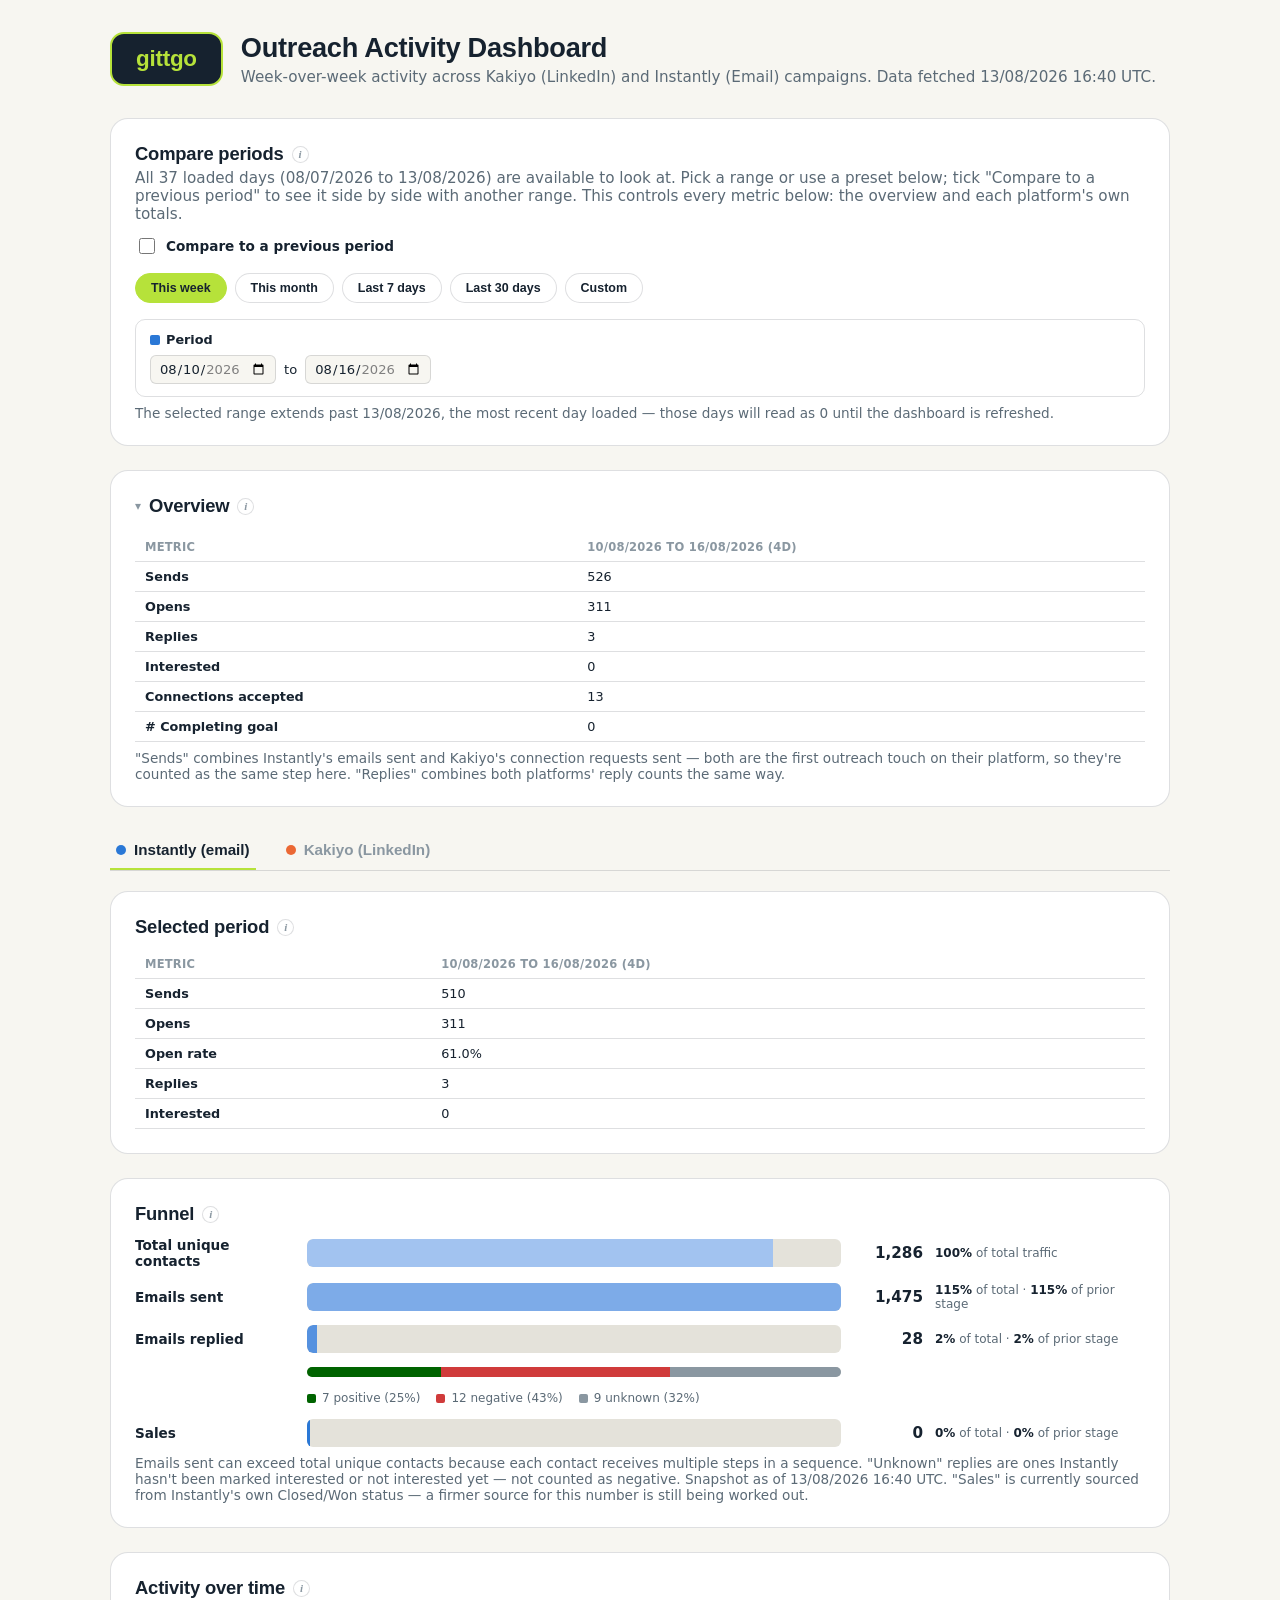
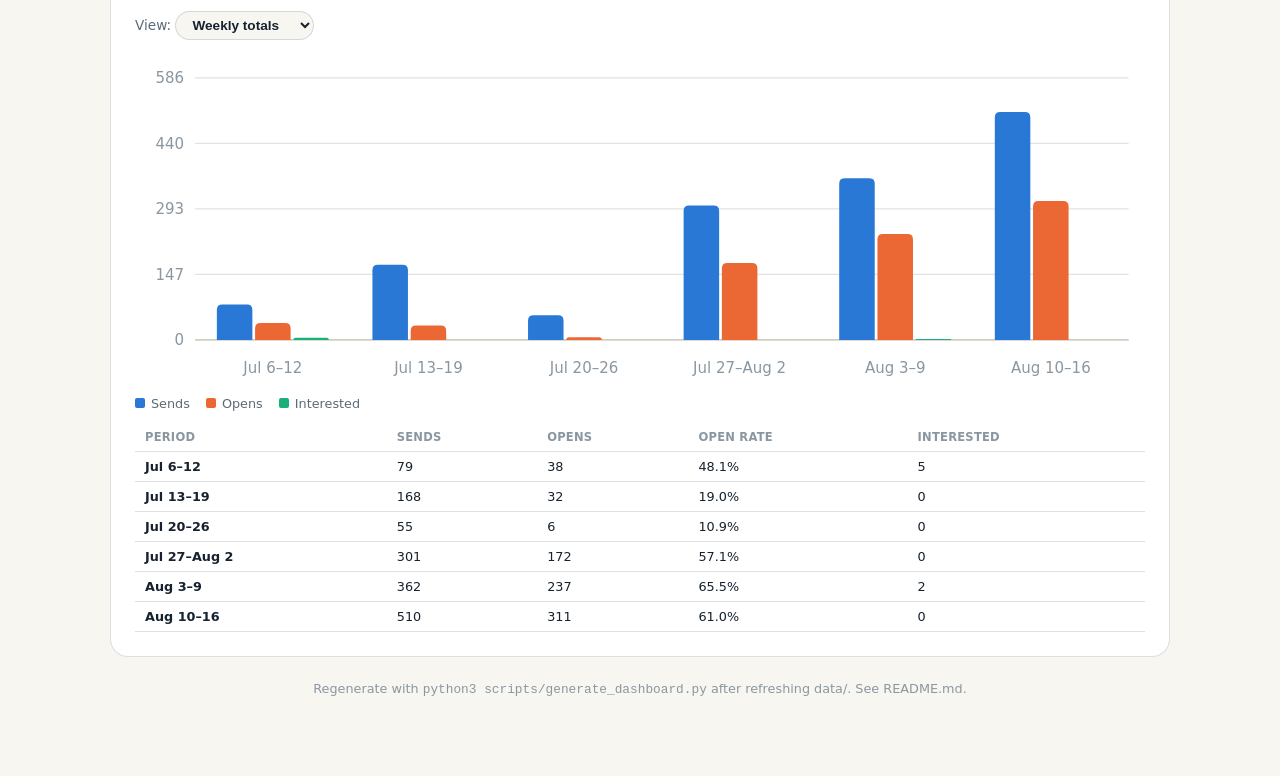
==== commit 65bbe2f4: "Refresh Instantly and Kakiyo data as of 2026-08-13 Kakiyo's subscription was inactive from 2026-08-1" ====
--- a/dashboard.html
+++ b/dashboard.html
@@ -202,13 +202,13 @@
     <span class="brand-logo"><span class="brand-mark">gittgo</span></span>
     <div class="page-header-text">
       <h1>Outreach Activity Dashboard</h1>
-      <p class="sub">Week-over-week activity across Kakiyo (LinkedIn) and Instantly (Email) campaigns. Data fetched 06/08/2026 18:05 UTC.</p>
+      <p class="sub">Week-over-week activity across Kakiyo (LinkedIn) and Instantly (Email) campaigns. Data fetched 13/08/2026 16:40 UTC.</p>
     </div>
   </div>
 
   <section>
     <h2>Compare periods <span class='info-wrap'><button type='button' class='info-icon' aria-label='About this section'>i</button><span class='info-tip' role='tooltip'>Pick a date range (or use a preset) to see totals for that period. Tick the Compare box to line it up against a second range instead. This is the one control for the whole page — it drives the Overview below and each platform tab&#x27;s own Selected period numbers, all at once. If Period A and B had a different number of days with actual sending activity (e.g. an in-progress week vs a full one, or weekends with no sends), the A vs B change compares daily pace over those active days, not raw totals.</span></span></h2>
-    <p class="sub" style="margin-bottom:12px;">All 33 loaded days (08/07/2026 to 09/08/2026) are available to look at. Pick a range or use a preset below; tick "Compare to a previous period" to see it side by side with another range. This controls every metric below: the overview and each platform's own totals.</p>
+    <p class="sub" style="margin-bottom:12px;">All 37 loaded days (08/07/2026 to 13/08/2026) are available to look at. Pick a range or use a preset below; tick "Compare to a previous period" to see it side by side with another range. This controls every metric below: the overview and each platform's own totals.</p>
     
     <div id="global-compare">
       <label class="compare-toggle">
@@ -232,17 +232,17 @@
         <div class="range-picker">
           <div class="rp-label"><i style="background:var(--series-blue)"></i><span data-role="pa-title">Period</span></div>
           <div class="rp-fields">
-            <input type="date" data-role="pa-start" min="2026-07-08" max="2026-08-09">
+            <input type="date" data-role="pa-start" min="2026-07-08" max="2026-08-13">
             <span>to</span>
-            <input type="date" data-role="pa-end" min="2026-07-08" max="2026-08-09">
+            <input type="date" data-role="pa-end" min="2026-07-08" max="2026-08-13">
           </div>
         </div>
         <div class="range-picker" data-role="pb-picker">
           <div class="rp-label"><i style="background:var(--series-yellow)"></i>Period B</div>
           <div class="rp-fields">
-            <input type="date" data-role="pb-start" min="2026-07-08" max="2026-08-09">
+            <input type="date" data-role="pb-start" min="2026-07-08" max="2026-08-13">
             <span>to</span>
-            <input type="date" data-role="pb-end" min="2026-07-08" max="2026-08-09">
+            <input type="date" data-role="pb-end" min="2026-07-08" max="2026-08-13">
           </div>
         </div>
       </div>
@@ -274,7 +274,7 @@
 
     <section>
       <h2>Funnel <span class='info-wrap'><button type='button' class='info-icon' aria-label='About this section'>i</button><span class='info-tip' role='tooltip'>A cumulative, all-time view of Instantly&#x27;s pipeline — Total unique contacts through Sales — independent of the date picker above. Each bar shows its share of total traffic and its share of the stage before it.</span></span></h2>
-      <div class='funnel'><div class='funnel-row'><div class='funnel-label'>Total unique contacts</div><div class='funnel-track'><div class='funnel-fill' style='width:85.4%; background:color-mix(in oklab, var(--series-blue) 45%, var(--surface) 55%);'></div></div><div class='funnel-value'>721</div><div class='funnel-meta'><b>100%</b> of total traffic</div></div><div class='funnel-row'><div class='funnel-label'>Emails sent</div><div class='funnel-track'><div class='funnel-fill' style='width:100.0%; background:color-mix(in oklab, var(--series-blue) 63%, var(--surface) 37%);'></div></div><div class='funnel-value'>844</div><div class='funnel-meta'><b>117%</b> of total · <b>117%</b> of prior stage</div></div><div class='funnel-row'><div class='funnel-label'>Emails replied</div><div class='funnel-track'><div class='funnel-fill' style='width:3.0%; background:color-mix(in oklab, var(--series-blue) 82%, var(--surface) 18%);'></div></div><div class='funnel-value'>25</div><div class='funnel-meta'><b>3%</b> of total · <b>3%</b> of prior stage</div></div><div class='funnel-row'><div></div><div class='split-bar'><div class='seg good' style='width:28.0%'></div><div class='seg bad' style='width:36.0%'></div><div class='seg unknown' style='width:36.0%'></div></div><div></div><div></div></div><div class='funnel-row'><div></div><div class='split-legend'><span class='legend-item'><i class='good'></i>7 positive (28%)</span><span class='legend-item'><i class='bad'></i>9 negative (36%)</span><span class='legend-item'><i class='unknown'></i>9 unknown (36%)</span></div></div><div class='funnel-row'><div class='funnel-label'>Sales</div><div class='funnel-track'><div class='funnel-fill' style='width:0.0%; background:color-mix(in oklab, var(--series-blue) 100%, var(--surface) 0%);'></div></div><div class='funnel-value'>0</div><div class='funnel-meta'><b>0%</b> of total · <b>0%</b> of prior stage</div></div></div><p class='note'>Emails sent can exceed total unique contacts because each contact receives multiple steps in a sequence. "Unknown" replies are ones Instantly hasn't been marked interested or not interested yet — not counted as negative. Snapshot as of 09/08/2026 00:10 UTC. "Sales" is currently sourced from Instantly's own Closed/Won status — a firmer source for this number is still being worked out.</p>
+      <div class='funnel'><div class='funnel-row'><div class='funnel-label'>Total unique contacts</div><div class='funnel-track'><div class='funnel-fill' style='width:87.2%; background:color-mix(in oklab, var(--series-blue) 45%, var(--surface) 55%);'></div></div><div class='funnel-value'>1,286</div><div class='funnel-meta'><b>100%</b> of total traffic</div></div><div class='funnel-row'><div class='funnel-label'>Emails sent</div><div class='funnel-track'><div class='funnel-fill' style='width:100.0%; background:color-mix(in oklab, var(--series-blue) 63%, var(--surface) 37%);'></div></div><div class='funnel-value'>1,475</div><div class='funnel-meta'><b>115%</b> of total · <b>115%</b> of prior stage</div></div><div class='funnel-row'><div class='funnel-label'>Emails replied</div><div class='funnel-track'><div class='funnel-fill' style='width:1.9%; background:color-mix(in oklab, var(--series-blue) 82%, var(--surface) 18%);'></div></div><div class='funnel-value'>28</div><div class='funnel-meta'><b>2%</b> of total · <b>2%</b> of prior stage</div></div><div class='funnel-row'><div></div><div class='split-bar'><div class='seg good' style='width:25.0%'></div><div class='seg bad' style='width:42.9%'></div><div class='seg unknown' style='width:32.1%'></div></div><div></div><div></div></div><div class='funnel-row'><div></div><div class='split-legend'><span class='legend-item'><i class='good'></i>7 positive (25%)</span><span class='legend-item'><i class='bad'></i>12 negative (43%)</span><span class='legend-item'><i class='unknown'></i>9 unknown (32%)</span></div></div><div class='funnel-row'><div class='funnel-label'>Sales</div><div class='funnel-track'><div class='funnel-fill' style='width:0.0%; background:color-mix(in oklab, var(--series-blue) 100%, var(--surface) 0%);'></div></div><div class='funnel-value'>0</div><div class='funnel-meta'><b>0%</b> of total · <b>0%</b> of prior stage</div></div></div><p class='note'>Emails sent can exceed total unique contacts because each contact receives multiple steps in a sequence. "Unknown" replies are ones Instantly hasn't been marked interested or not interested yet — not counted as negative. Snapshot as of 13/08/2026 16:40 UTC. "Sales" is currently sourced from Instantly's own Closed/Won status — a firmer source for this number is still being worked out.</p>
     </section>
 
     <section>
@@ -290,16 +290,16 @@
       </div>
       
       <div class="granularity-panel active" data-granularity="weekly">
-        <div class='chart-wrap'><svg viewBox='0 0 740 240' class='chart' role='img' aria-label='Activity'><line x1='44' y1='208.0' x2='728' y2='208.0' class='gridline'/><text x='36' y='212.0' class='axis-label' text-anchor='end'>0</text><line x1='44' y1='160.0' x2='728' y2='160.0' class='gridline'/><text x='36' y='164.0' class='axis-label' text-anchor='end'>87</text><line x1='44' y1='112.0' x2='728' y2='112.0' class='gridline'/><text x='36' y='116.0' class='axis-label' text-anchor='end'>173</text><line x1='44' y1='64.0' x2='728' y2='64.0' class='gridline'/><text x='36' y='68.0' class='axis-label' text-anchor='end'>260</text><line x1='44' y1='16.0' x2='728' y2='16.0' class='gridline'/><text x='36' y='20.0' class='axis-label' text-anchor='end'>346</text><line x1='44' y1='208' x2='728' y2='208' class='baseline'/><path d='M63.152,208.0 L63.152,168.18084645384948 Q63.152,164.18084645384948 67.152,164.18084645384948 L90.65066666666667,164.18084645384948 Q94.65066666666667,164.18084645384948 94.65066666666667,168.18084645384948 L94.65066666666667,208.0 Z' fill='var(--series-blue)' class='bar'><title>Jul 6–12 — Sends: 79</title></path><path d='M96.65066666666667,208.0 L96.65066666666667,190.9224324714719 Q96.65066666666667,186.9224324714719 100.65066666666667,186.9224324714719 L124.14933333333335,186.9224324714719 Q128.14933333333335,186.9224324714719 128.14933333333335,190.9224324714719 L128.14933333333335,208.0 Z' fill='var(--series-orange)' class='bar'><title>Jul 6–12 — Opens: 38</title></path><path d='M130.14933333333335,208.0 L130.14933333333335,208.0 Q130.14933333333335,205.22663585150946 132.9226974818239,205.22663585150946 L158.87463585150948,205.22663585150946 Q161.64800000000002,205.22663585150946 161.64800000000002,208.0 L161.64800000000002,208.0 Z' fill='var(--series-aqua)' class='bar'><title>Jul 6–12 — Interested: 5</title></path><path d='M199.952,208.0 L199.952,118.8149646107179 Q199.952,114.8149646107179 203.952,114.8149646107179 L227.45066666666668,114.8149646107179 Q231.45066666666668,114.8149646107179 231.45066666666668,118.8149646107179 L231.45066666666668,208.0 Z' fill='var(--series-blue)' class='bar'><title>Jul 13–19 — Sends: 168</title></path><path d='M233.45066666666668,208.0 L233.45066666666668,194.25046944966056 Q233.45066666666668,190.25046944966056 237.45066666666668,190.25046944966056 L260.94933333333336,190.25046944966056 Q264.94933333333336,190.25046944966056 264.94933333333336,194.25046944966056 L264.94933333333336,208.0 Z' fill='var(--series-orange)' class='bar'><title>Jul 13–19 — Opens: 32</title></path><path d='M336.752,208.0 L336.752,181.49299436660408 Q336.752,177.49299436660408 340.752,177.49299436660408 L364.2506666666667,177.49299436660408 Q368.2506666666667,177.49299436660408 368.2506666666667,181.49299436660408 L368.2506666666667,208.0 Z' fill='var(--series-blue)' class='bar'><title>Jul 20–26 — Sends: 55</title></path><path d='M370.2506666666667,208.0 L370.2506666666667,208.0 Q370.2506666666667,204.67196302181137 373.5787036448553,204.67196302181137 L398.4212963551447,204.67196302181137 Q401.74933333333337,204.67196302181137 401.74933333333337,208.0 L401.74933333333337,208.0 Z' fill='var(--series-orange)' class='bar'><title>Jul 20–26 — Opens: 6</title></path><path d='M473.552,208.0 L473.552,45.04347826086956 Q473.552,41.04347826086956 477.552,41.04347826086956 L501.0506666666667,41.04347826086956 Q505.0506666666667,41.04347826086956 505.0506666666667,45.04347826086956 L505.0506666666667,208.0 Z' fill='var(--series-blue)' class='bar'><title>Jul 27–Aug 2 — Sends: 301</title></path><path d='M507.0506666666667,208.0 L507.0506666666667,116.59627329192546 Q507.0506666666667,112.59627329192546 511.0506666666667,112.59627329192546 L534.5493333333334,112.59627329192546 Q538.5493333333334,112.59627329192546 538.5493333333334,116.59627329192546 L538.5493333333334,208.0 Z' fill='var(--series-orange)' class='bar'><title>Jul 27–Aug 2 — Opens: 172</title></path><path d='M610.3520000000001,208.0 L610.3520000000001,78.32384804275603 Q610.3520000000001,74.32384804275603 614.3520000000001,74.32384804275603 L637.8506666666667,74.32384804275603 Q641.8506666666667,74.32384804275603 641.8506666666667,78.32384804275603 L641.8506666666667,208.0 Z' fill='var(--series-blue)' class='bar'><title>Aug 3–9 — Sends: 241</title></path><path d='M643.8506666666667,208.0 L643.8506666666667,127.13505705618951 Q643.8506666666667,123.13505705618951 647.8506666666667,123.13505705618951 L671.3493333333333,123.13505705618951 Q675.3493333333333,123.13505705618951 675.3493333333333,127.13505705618951 L675.3493333333333,208.0 Z' fill='var(--series-orange)' class='bar'><title>Aug 3–9 — Opens: 153</title></path><path d='M677.3493333333334,208.0 L677.3493333333334,208.0 Q677.3493333333334,206.8906543406038 678.4586789927297,206.8906543406038 L707.7386543406038,206.8906543406038 Q708.8480000000001,206.8906543406038 708.8480000000001,208.0 L708.8480000000001,208.0 Z' fill='var(--series-aqua)' class='bar'><title>Aug 3–9 — Interested: 2</title></path><text x='112.4' y='232' class='axis-label' text-anchor='middle'>Jul 6–12</text><text x='249.2' y='232' class='axis-label' text-anchor='middle'>Jul 13–19</text><text x='386.0' y='232' class='axis-label' text-anchor='middle'>Jul 20–26</text><text x='522.8' y='232' class='axis-label' text-anchor='middle'>Jul 27–Aug 2</text><text x='659.6' y='232' class='axis-label' text-anchor='middle'>Aug 3–9</text></svg><div class='legend'><span class='legend-item'><i style='background:var(--series-blue)'></i>Sends</span><span class='legend-item'><i style='background:var(--series-orange)'></i>Opens</span><span class='legend-item'><i style='background:var(--series-aqua)'></i>Interested</span></div></div>
-        <div class='table-wrap'><table><thead><tr><th>Period</th><th>Sends</th><th>Opens</th><th>Open rate</th><th>Interested</th></tr></thead><tbody><tr><td class='rowhead'>Jul 6–12</td><td>79</td><td>38</td><td>48.1%</td><td>5</td></tr><tr><td class='rowhead'>Jul 13–19</td><td>168</td><td>32</td><td>19.0%</td><td>0</td></tr><tr><td class='rowhead'>Jul 20–26</td><td>55</td><td>6</td><td>10.9%</td><td>0</td></tr><tr><td class='rowhead'>Jul 27–Aug 2</td><td>301</td><td>172</td><td>57.1%</td><td>0</td></tr><tr><td class='rowhead'>Aug 3–9</td><td>241</td><td>153</td><td>63.5%</td><td>2</td></tr></tbody></table></div>
+        <div class='chart-wrap'><svg viewBox='0 0 740 240' class='chart' role='img' aria-label='Activity'><line x1='44' y1='208.0' x2='728' y2='208.0' class='gridline'/><text x='36' y='212.0' class='axis-label' text-anchor='end'>0</text><line x1='44' y1='160.0' x2='728' y2='160.0' class='gridline'/><text x='36' y='164.0' class='axis-label' text-anchor='end'>147</text><line x1='44' y1='112.0' x2='728' y2='112.0' class='gridline'/><text x='36' y='116.0' class='axis-label' text-anchor='end'>293</text><line x1='44' y1='64.0' x2='728' y2='64.0' class='gridline'/><text x='36' y='68.0' class='axis-label' text-anchor='end'>440</text><line x1='44' y1='16.0' x2='728' y2='16.0' class='gridline'/><text x='36' y='20.0' class='axis-label' text-anchor='end'>586</text><line x1='44' y1='208' x2='728' y2='208' class='baseline'/><path d='M59.96,208.0 L59.96,186.1381074168798 Q59.96,182.1381074168798 63.96,182.1381074168798 L81.98666666666666,182.1381074168798 Q85.98666666666666,182.1381074168798 85.98666666666666,186.1381074168798 L85.98666666666666,208.0 Z' fill='var(--series-blue)' class='bar'><title>Jul 6–12 — Sends: 79</title></path><path d='M87.98666666666666,208.0 L87.98666666666666,199.5601023017903 Q87.98666666666666,195.5601023017903 91.98666666666666,195.5601023017903 L110.01333333333334,195.5601023017903 Q114.01333333333334,195.5601023017903 114.01333333333334,199.5601023017903 L114.01333333333334,208.0 Z' fill='var(--series-orange)' class='bar'><title>Jul 6–12 — Opens: 38</title></path><path d='M116.01333333333334,208.0 L116.01333333333334,208.0 Q116.01333333333334,206.3631713554987 117.65016197783463,206.3631713554987 L140.4031713554987,206.3631713554987 Q142.04,206.3631713554987 142.04,208.0 L142.04,208.0 Z' fill='var(--series-aqua)' class='bar'><title>Jul 6–12 — Interested: 5</title></path><path d='M173.96,208.0 L173.96,157.00255754475705 Q173.96,153.00255754475705 177.96,153.00255754475705 L195.98666666666668,153.00255754475705 Q199.98666666666668,153.00255754475705 199.98666666666668,157.00255754475705 L199.98666666666668,208.0 Z' fill='var(--series-blue)' class='bar'><title>Jul 13–19 — Sends: 168</title></path><path d='M201.98666666666668,208.0 L201.98666666666668,201.5242966751918 Q201.98666666666668,197.5242966751918 205.98666666666668,197.5242966751918 L224.01333333333335,197.5242966751918 Q228.01333333333335,197.5242966751918 228.01333333333335,201.5242966751918 L228.01333333333335,208.0 Z' fill='var(--series-orange)' class='bar'><title>Jul 13–19 — Opens: 32</title></path><path d='M287.96,208.0 L287.96,193.99488491048592 Q287.96,189.99488491048592 291.96,189.99488491048592 L309.9866666666666,189.99488491048592 Q313.9866666666666,189.99488491048592 313.9866666666666,193.99488491048592 L313.9866666666666,208.0 Z' fill='var(--series-blue)' class='bar'><title>Jul 20–26 — Sends: 55</title></path><path d='M315.9866666666666,208.0 L315.9866666666666,208.0 Q315.9866666666666,206.03580562659846 317.95086104006816,206.03580562659846 L340.0491389599317,206.03580562659846 Q342.01333333333326,206.03580562659846 342.01333333333326,208.0 L342.01333333333326,208.0 Z' fill='var(--series-orange)' class='bar'><title>Jul 20–26 — Opens: 6</title></path><path d='M401.96,208.0 L401.96,113.46291560102301 Q401.96,109.46291560102301 405.96,109.46291560102301 L423.9866666666666,109.46291560102301 Q427.9866666666666,109.46291560102301 427.9866666666666,113.46291560102301 L427.9866666666666,208.0 Z' fill='var(--series-blue)' class='bar'><title>Jul 27–Aug 2 — Sends: 301</title></path><path d='M429.9866666666666,208.0 L429.9866666666666,155.693094629156 Q429.9866666666666,151.693094629156 433.9866666666666,151.693094629156 L452.01333333333326,151.693094629156 Q456.01333333333326,151.693094629156 456.01333333333326,155.693094629156 L456.01333333333326,208.0 Z' fill='var(--series-orange)' class='bar'><title>Jul 27–Aug 2 — Opens: 172</title></path><path d='M515.96,208.0 L515.96,93.49360613810741 Q515.96,89.49360613810741 519.96,89.49360613810741 L537.9866666666667,89.49360613810741 Q541.9866666666667,89.49360613810741 541.9866666666667,93.49360613810741 L541.9866666666667,208.0 Z' fill='var(--series-blue)' class='bar'><title>Aug 3–9 — Sends: 362</title></path><path d='M543.9866666666667,208.0 L543.9866666666667,134.41432225063937 Q543.9866666666667,130.41432225063937 547.9866666666667,130.41432225063937 L566.0133333333333,130.41432225063937 Q570.0133333333333,130.41432225063937 570.0133333333333,134.41432225063937 L570.0133333333333,208.0 Z' fill='var(--series-orange)' class='bar'><title>Aug 3–9 — Opens: 237</title></path><path d='M572.0133333333333,208.0 L572.0133333333333,208.0 Q572.0133333333333,207.34526854219948 572.6680647911338,207.34526854219948 L597.3852685421995,207.34526854219948 Q598.04,207.34526854219948 598.04,208.0 L598.04,208.0 Z' fill='var(--series-aqua)' class='bar'><title>Aug 3–9 — Interested: 2</title></path><path d='M629.96,208.0 L629.96,45.04347826086956 Q629.96,41.04347826086956 633.96,41.04347826086956 L651.9866666666667,41.04347826086956 Q655.9866666666667,41.04347826086956 655.9866666666667,45.04347826086956 L655.9866666666667,208.0 Z' fill='var(--series-blue)' class='bar'><title>Aug 10–16 — Sends: 510</title></path><path d='M657.9866666666667,208.0 L657.9866666666667,110.18925831202046 Q657.9866666666667,106.18925831202046 661.9866666666667,106.18925831202046 L680.0133333333333,106.18925831202046 Q684.0133333333333,106.18925831202046 684.0133333333333,110.18925831202046 L684.0133333333333,208.0 Z' fill='var(--series-orange)' class='bar'><title>Aug 10–16 — Opens: 311</title></path><text x='101.0' y='232' class='axis-label' text-anchor='middle'>Jul 6–12</text><text x='215.0' y='232' class='axis-label' text-anchor='middle'>Jul 13–19</text><text x='329.0' y='232' class='axis-label' text-anchor='middle'>Jul 20–26</text><text x='443.0' y='232' class='axis-label' text-anchor='middle'>Jul 27–Aug 2</text><text x='557.0' y='232' class='axis-label' text-anchor='middle'>Aug 3–9</text><text x='671.0' y='232' class='axis-label' text-anchor='middle'>Aug 10–16</text></svg><div class='legend'><span class='legend-item'><i style='background:var(--series-blue)'></i>Sends</span><span class='legend-item'><i style='background:var(--series-orange)'></i>Opens</span><span class='legend-item'><i style='background:var(--series-aqua)'></i>Interested</span></div></div>
+        <div class='table-wrap'><table><thead><tr><th>Period</th><th>Sends</th><th>Opens</th><th>Open rate</th><th>Interested</th></tr></thead><tbody><tr><td class='rowhead'>Jul 6–12</td><td>79</td><td>38</td><td>48.1%</td><td>5</td></tr><tr><td class='rowhead'>Jul 13–19</td><td>168</td><td>32</td><td>19.0%</td><td>0</td></tr><tr><td class='rowhead'>Jul 20–26</td><td>55</td><td>6</td><td>10.9%</td><td>0</td></tr><tr><td class='rowhead'>Jul 27–Aug 2</td><td>301</td><td>172</td><td>57.1%</td><td>0</td></tr><tr><td class='rowhead'>Aug 3–9</td><td>362</td><td>237</td><td>65.5%</td><td>2</td></tr><tr><td class='rowhead'>Aug 10–16</td><td>510</td><td>311</td><td>61.0%</td><td>0</td></tr></tbody></table></div>
       </div>
       <div class="granularity-panel" data-granularity="monthly">
-        <div class='chart-wrap'><svg viewBox='0 0 740 240' class='chart' role='img' aria-label='Activity'><line x1='44' y1='208.0' x2='728' y2='208.0' class='gridline'/><text x='36' y='212.0' class='axis-label' text-anchor='end'>0</text><line x1='44' y1='160.0' x2='728' y2='160.0' class='gridline'/><text x='36' y='164.0' class='axis-label' text-anchor='end'>173</text><line x1='44' y1='112.0' x2='728' y2='112.0' class='gridline'/><text x='36' y='116.0' class='axis-label' text-anchor='end'>347</text><line x1='44' y1='64.0' x2='728' y2='64.0' class='gridline'/><text x='36' y='68.0' class='axis-label' text-anchor='end'>520</text><line x1='44' y1='16.0' x2='728' y2='16.0' class='gridline'/><text x='36' y='20.0' class='axis-label' text-anchor='end'>693</text><line x1='44' y1='208' x2='728' y2='208' class='baseline'/><path d='M91.88000000000002,208.0 L91.88000000000002,45.04347826086956 Q91.88000000000002,41.04347826086956 95.88000000000002,41.04347826086956 L168.62666666666667,41.04347826086956 Q172.62666666666667,41.04347826086956 172.62666666666667,45.04347826086956 L172.62666666666667,208.0 Z' fill='var(--series-blue)' class='bar'><title>July 2026 — Sends: 603</title></path><path d='M174.62666666666667,208.0 L174.62666666666667,144.99589011464417 Q174.62666666666667,140.99589011464417 178.62666666666667,140.99589011464417 L251.37333333333333,140.99589011464417 Q255.37333333333333,140.99589011464417 255.37333333333333,144.99589011464417 L255.37333333333333,208.0 Z' fill='var(--series-orange)' class='bar'><title>July 2026 — Opens: 242</title></path><path d='M257.37333333333333,208.0 L257.37333333333333,208.0 Q257.37333333333333,206.61561756435216 258.75771576898114,206.61561756435216 L336.7356175643522,206.61561756435216 Q338.12,206.61561756435216 338.12,208.0 L338.12,208.0 Z' fill='var(--series-aqua)' class='bar'><title>July 2026 — Interested: 5</title></path><path d='M433.88,208.0 L433.88,145.27276660177375 Q433.88,141.27276660177375 437.88,141.27276660177375 L510.62666666666667,141.27276660177375 Q514.6266666666667,141.27276660177375 514.6266666666667,145.27276660177375 L514.6266666666667,208.0 Z' fill='var(--series-blue)' class='bar'><title>August 2026 — Sends: 241</title></path><path d='M516.6266666666667,208.0 L516.6266666666667,167.97663854639845 Q516.6266666666667,163.97663854639845 520.6266666666667,163.97663854639845 L593.3733333333333,163.97663854639845 Q597.3733333333333,163.97663854639845 597.3733333333333,167.97663854639845 L597.3733333333333,208.0 Z' fill='var(--series-orange)' class='bar'><title>August 2026 — Opens: 159</title></path><path d='M599.3733333333333,208.0 L599.3733333333333,208.0 Q599.3733333333333,207.44624702574086 599.9270863075925,207.44624702574086 L679.5662470257408,207.44624702574086 Q680.12,207.44624702574086 680.12,208.0 L680.12,208.0 Z' fill='var(--series-aqua)' class='bar'><title>August 2026 — Interested: 2</title></path><text x='215.0' y='232' class='axis-label' text-anchor='middle'>July 2026</text><text x='557.0' y='232' class='axis-label' text-anchor='middle'>August 2026</text></svg><div class='legend'><span class='legend-item'><i style='background:var(--series-blue)'></i>Sends</span><span class='legend-item'><i style='background:var(--series-orange)'></i>Opens</span><span class='legend-item'><i style='background:var(--series-aqua)'></i>Interested</span></div></div>
-        <div class='table-wrap'><table><thead><tr><th>Period</th><th>Sends</th><th>Opens</th><th>Open rate</th><th>Interested</th></tr></thead><tbody><tr><td class='rowhead'>July 2026</td><td>603</td><td>242</td><td>40.1%</td><td>5</td></tr><tr><td class='rowhead'>August 2026</td><td>241</td><td>159</td><td>66.0%</td><td>2</td></tr></tbody></table></div>
+        <div class='chart-wrap'><svg viewBox='0 0 740 240' class='chart' role='img' aria-label='Activity'><line x1='44' y1='208.0' x2='728' y2='208.0' class='gridline'/><text x='36' y='212.0' class='axis-label' text-anchor='end'>0</text><line x1='44' y1='160.0' x2='728' y2='160.0' class='gridline'/><text x='36' y='164.0' class='axis-label' text-anchor='end'>251</text><line x1='44' y1='112.0' x2='728' y2='112.0' class='gridline'/><text x='36' y='116.0' class='axis-label' text-anchor='end'>501</text><line x1='44' y1='64.0' x2='728' y2='64.0' class='gridline'/><text x='36' y='68.0' class='axis-label' text-anchor='end'>752</text><line x1='44' y1='16.0' x2='728' y2='16.0' class='gridline'/><text x='36' y='20.0' class='axis-label' text-anchor='end'>1003</text><line x1='44' y1='208' x2='728' y2='208' class='baseline'/><path d='M91.88000000000002,208.0 L91.88000000000002,96.54726765057838 Q91.88000000000002,92.54726765057838 95.88000000000002,92.54726765057838 L168.62666666666667,92.54726765057838 Q172.62666666666667,92.54726765057838 172.62666666666667,96.54726765057838 L172.62666666666667,208.0 Z' fill='var(--series-blue)' class='bar'><title>July 2026 — Sends: 603</title></path><path d='M174.62666666666667,208.0 L174.62666666666667,165.66573593936977 Q174.62666666666667,161.66573593936977 178.62666666666667,161.66573593936977 L251.37333333333333,161.66573593936977 Q255.37333333333333,161.66573593936977 255.37333333333333,165.66573593936977 L255.37333333333333,208.0 Z' fill='var(--series-orange)' class='bar'><title>July 2026 — Opens: 242</title></path><path d='M257.37333333333333,208.0 L257.37333333333333,208.0 Q257.37333333333333,207.04268049461507 258.33065283871827,207.04268049461507 L337.1626804946151,207.04268049461507 Q338.12,207.04268049461507 338.12,208.0 L338.12,208.0 Z' fill='var(--series-aqua)' class='bar'><title>July 2026 — Interested: 5</title></path><path d='M433.88,208.0 L433.88,45.04347826086956 Q433.88,41.04347826086956 437.88,41.04347826086956 L510.62666666666667,41.04347826086956 Q514.6266666666667,41.04347826086956 514.6266666666667,45.04347826086956 L514.6266666666667,208.0 Z' fill='var(--series-blue)' class='bar'><title>August 2026 — Sends: 872</title></path><path d='M516.6266666666667,208.0 L516.6266666666667,105.92899880335061 Q516.6266666666667,101.92899880335061 520.6266666666667,101.92899880335061 L593.3733333333333,101.92899880335061 Q597.3733333333333,101.92899880335061 597.3733333333333,105.92899880335061 L597.3733333333333,208.0 Z' fill='var(--series-orange)' class='bar'><title>August 2026 — Opens: 554</title></path><path d='M599.3733333333333,208.0 L599.3733333333333,208.0 Q599.3733333333333,207.61707219784603 599.7562611354873,207.61707219784603 L679.737072197846,207.61707219784603 Q680.12,207.61707219784603 680.12,208.0 L680.12,208.0 Z' fill='var(--series-aqua)' class='bar'><title>August 2026 — Interested: 2</title></path><text x='215.0' y='232' class='axis-label' text-anchor='middle'>July 2026</text><text x='557.0' y='232' class='axis-label' text-anchor='middle'>August 2026</text></svg><div class='legend'><span class='legend-item'><i style='background:var(--series-blue)'></i>Sends</span><span class='legend-item'><i style='background:var(--series-orange)'></i>Opens</span><span class='legend-item'><i style='background:var(--series-aqua)'></i>Interested</span></div></div>
+        <div class='table-wrap'><table><thead><tr><th>Period</th><th>Sends</th><th>Opens</th><th>Open rate</th><th>Interested</th></tr></thead><tbody><tr><td class='rowhead'>July 2026</td><td>603</td><td>242</td><td>40.1%</td><td>5</td></tr><tr><td class='rowhead'>August 2026</td><td>872</td><td>554</td><td>63.5%</td><td>2</td></tr></tbody></table></div>
       </div>
       <div class="granularity-panel" data-granularity="daily">
-        <div class='chart-wrap wide'><svg viewBox='0 0 1710 240' class='chart' style='width:1710px' role='img' aria-label='Activity'><line x1='44' y1='208.0' x2='1698' y2='208.0' class='gridline'/><text x='36' y='212.0' class='axis-label' text-anchor='end'>0</text><line x1='44' y1='160.0' x2='1698' y2='160.0' class='gridline'/><text x='36' y='164.0' class='axis-label' text-anchor='end'>29</text><line x1='44' y1='112.0' x2='1698' y2='112.0' class='gridline'/><text x='36' y='116.0' class='axis-label' text-anchor='end'>57</text><line x1='44' y1='64.0' x2='1698' y2='64.0' class='gridline'/><text x='36' y='68.0' class='axis-label' text-anchor='end'>86</text><line x1='44' y1='16.0' x2='1698' y2='16.0' class='gridline'/><text x='36' y='20.0' class='axis-label' text-anchor='end'>115</text><line x1='44' y1='208' x2='1698' y2='208' class='baseline'/><path d='M51.016969696969696,208.0 L51.016969696969696,161.91304347826087 Q51.016969696969696,157.91304347826087 55.016969696969696,157.91304347826087 L57.71272727272727,157.91304347826087 Q61.71272727272727,157.91304347826087 61.71272727272727,161.91304347826087 L61.71272727272727,208.0 Z' fill='var(--series-blue)' class='bar'><title>08/07/2026 — Sends: 30</title></path><path d='M63.71272727272727,208.0 L63.71272727272727,191.96521739130435 Q63.71272727272727,187.96521739130435 67.71272727272728,187.96521739130435 L70.40848484848485,187.96521739130435 Q74.40848484848485,187.96521739130435 74.40848484848485,191.96521739130435 L74.40848484848485,208.0 Z' fill='var(--series-orange)' class='bar'><title>08/07/2026 — Opens: 12</title></path><path d='M76.40848484848485,208.0 L76.40848484848485,206.9913043478261 Q76.40848484848485,202.9913043478261 80.40848484848485,202.9913043478261 L83.10424242424241,202.9913043478261 Q87.10424242424241,202.9913043478261 87.10424242424241,206.9913043478261 L87.10424242424241,208.0 Z' fill='var(--series-aqua)' class='bar'><title>08/07/2026 — Interested: 3</title></path><path d='M101.13818181818182,208.0 L101.13818181818182,180.2782608695652 Q101.13818181818182,176.2782608695652 105.13818181818182,176.2782608695652 L107.8339393939394,176.2782608695652 Q111.8339393939394,176.2782608695652 111.8339393939394,180.2782608695652 L111.8339393939394,208.0 Z' fill='var(--series-blue)' class='bar'><title>09/07/2026 — Sends: 19</title></path><path d='M113.8339393939394,208.0 L113.8339393939394,198.64347826086956 Q113.8339393939394,194.64347826086956 117.8339393939394,194.64347826086956 L120.52969696969697,194.64347826086956 Q124.52969696969697,194.64347826086956 124.52969696969697,198.64347826086956 L124.52969696969697,208.0 Z' fill='var(--series-orange)' class='bar'><title>09/07/2026 — Opens: 8</title></path><path d='M126.52969696969697,208.0 L126.52969696969697,208.0 Q126.52969696969697,206.3304347826087 128.19926218708827,206.3304347826087 L135.55588932806324,206.3304347826087 Q137.22545454545454,206.3304347826087 137.22545454545454,208.0 L137.22545454545454,208.0 Z' fill='var(--series-aqua)' class='bar'><title>09/07/2026 — Interested: 1</title></path><path d='M151.25939393939396,208.0 L151.25939393939396,161.91304347826087 Q151.25939393939396,157.91304347826087 155.25939393939396,157.91304347826087 L157.95515151515153,157.91304347826087 Q161.95515151515153,157.91304347826087 161.95515151515153,161.91304347826087 L161.95515151515153,208.0 Z' fill='var(--series-blue)' class='bar'><title>10/07/2026 — Sends: 30</title></path><path d='M163.95515151515153,208.0 L163.95515151515153,190.29565217391303 Q163.95515151515153,186.29565217391303 167.95515151515153,186.29565217391303 L170.6509090909091,186.29565217391303 Q174.6509090909091,186.29565217391303 174.6509090909091,190.29565217391303 L174.6509090909091,208.0 Z' fill='var(--series-orange)' class='bar'><title>10/07/2026 — Opens: 13</title></path><path d='M176.65090909090912,208.0 L176.65090909090912,208.0 Q176.65090909090912,206.3304347826087 178.32047430830042,206.3304347826087 L185.6771014492754,206.3304347826087 Q187.3466666666667,206.3304347826087 187.3466666666667,208.0 L187.3466666666667,208.0 Z' fill='var(--series-aqua)' class='bar'><title>10/07/2026 — Interested: 1</title></path><path d='M214.07636363636365,208.0 L214.07636363636365,208.0 Q214.07636363636365,204.66086956521738 217.41549407114627,204.66086956521738 L221.4329907773386,204.66086956521738 Q224.77212121212122,204.66086956521738 224.77212121212122,208.0 L224.77212121212122,208.0 Z' fill='var(--series-orange)' class='bar'><title>11/07/2026 — Opens: 2</title></path><path d='M264.1975757575758,208.0 L264.1975757575758,206.9913043478261 Q264.1975757575758,202.9913043478261 268.1975757575758,202.9913043478261 L270.8933333333334,202.9913043478261 Q274.8933333333334,202.9913043478261 274.8933333333334,206.9913043478261 L274.8933333333334,208.0 Z' fill='var(--series-orange)' class='bar'><title>12/07/2026 — Opens: 3</title></path><path d='M301.6230303030303,208.0 L301.6230303030303,161.91304347826087 Q301.6230303030303,157.91304347826087 305.6230303030303,157.91304347826087 L308.3187878787879,157.91304347826087 Q312.3187878787879,157.91304347826087 312.3187878787879,161.91304347826087 L312.3187878787879,208.0 Z' fill='var(--series-blue)' class='bar'><title>13/07/2026 — Sends: 30</title></path><path d='M314.3187878787879,208.0 L314.3187878787879,190.29565217391303 Q314.3187878787879,186.29565217391303 318.3187878787879,186.29565217391303 L321.01454545454544,186.29565217391303 Q325.01454545454544,186.29565217391303 325.01454545454544,190.29565217391303 L325.01454545454544,208.0 Z' fill='var(--series-orange)' class='bar'><title>13/07/2026 — Opens: 13</title></path><path d='M351.74424242424243,208.0 L351.74424242424243,161.91304347826087 Q351.74424242424243,157.91304347826087 355.74424242424243,157.91304347826087 L358.44,157.91304347826087 Q362.44,157.91304347826087 362.44,161.91304347826087 L362.44,208.0 Z' fill='var(--series-blue)' class='bar'><title>14/07/2026 — Sends: 30</title></path><path d='M364.44,208.0 L364.44,196.97391304347826 Q364.44,192.97391304347826 368.44,192.97391304347826 L371.13575757575757,192.97391304347826 Q375.13575757575757,192.97391304347826 375.13575757575757,196.97391304347826 L375.13575757575757,208.0 Z' fill='var(--series-orange)' class='bar'><title>14/07/2026 — Opens: 9</title></path><path d='M401.86545454545455,208.0 L401.86545454545455,161.91304347826087 Q401.86545454545455,157.91304347826087 405.86545454545455,157.91304347826087 L408.5612121212121,157.91304347826087 Q412.5612121212121,157.91304347826087 412.5612121212121,161.91304347826087 L412.5612121212121,208.0 Z' fill='var(--series-blue)' class='bar'><title>15/07/2026 — Sends: 30</title></path><path d='M414.5612121212121,208.0 L414.5612121212121,208.0 Q414.5612121212121,204.66086956521738 417.9003425559947,204.66086956521738 L421.91783926218704,204.66086956521738 Q425.2569696969697,204.66086956521738 425.2569696969697,208.0 L425.2569696969697,208.0 Z' fill='var(--series-orange)' class='bar'><title>15/07/2026 — Opens: 2</title></path><path d='M451.9866666666667,208.0 L451.9866666666667,145.2173913043478 Q451.9866666666667,141.2173913043478 455.9866666666667,141.2173913043478 L458.68242424242425,141.2173913043478 Q462.68242424242425,141.2173913043478 462.68242424242425,145.2173913043478 L462.68242424242425,208.0 Z' fill='var(--series-blue)' class='bar'><title>16/07/2026 — Sends: 40</title></path><path d='M464.68242424242425,208.0 L464.68242424242425,203.65217391304347 Q464.68242424242425,199.65217391304347 468.68242424242425,199.65217391304347 L471.3781818181818,199.65217391304347 Q475.3781818181818,199.65217391304347 475.3781818181818,203.65217391304347 L475.3781818181818,208.0 Z' fill='var(--series-orange)' class='bar'><title>16/07/2026 — Opens: 5</title></path><path d='M502.1078787878788,208.0 L502.1078787878788,148.55652173913043 Q502.1078787878788,144.55652173913043 506.1078787878788,144.55652173913043 L508.80363636363643,144.55652173913043 Q512.8036363636364,144.55652173913043 512.8036363636364,148.55652173913043 L512.8036363636364,208.0 Z' fill='var(--series-blue)' class='bar'><title>17/07/2026 — Sends: 38</title></path><path d='M514.8036363636364,208.0 L514.8036363636364,208.0 Q514.8036363636364,204.66086956521738 518.1427667984191,204.66086956521738 L522.1602635046114,204.66086956521738 Q525.499393939394,204.66086956521738 525.499393939394,208.0 L525.499393939394,208.0 Z' fill='var(--series-orange)' class='bar'><title>17/07/2026 — Opens: 2</title></path><path d='M615.0460606060607,208.0 L615.0460606060607,208.0 Q615.0460606060607,206.3304347826087 616.715625823452,206.3304347826087 L624.072252964427,206.3304347826087 Q625.7418181818183,206.3304347826087 625.7418181818183,208.0 L625.7418181818183,208.0 Z' fill='var(--series-orange)' class='bar'><title>19/07/2026 — Opens: 1</title></path><path d='M652.4715151515152,208.0 L652.4715151515152,136.86956521739128 Q652.4715151515152,132.86956521739128 656.4715151515152,132.86956521739128 L659.1672727272728,132.86956521739128 Q663.1672727272728,132.86956521739128 663.1672727272728,136.86956521739128 L663.1672727272728,208.0 Z' fill='var(--series-blue)' class='bar'><title>20/07/2026 — Sends: 45</title></path><path d='M665.1672727272728,208.0 L665.1672727272728,208.0 Q665.1672727272728,206.3304347826087 666.8368379446641,206.3304347826087 L674.1934650856391,206.3304347826087 Q675.8630303030304,206.3304347826087 675.8630303030304,208.0 L675.8630303030304,208.0 Z' fill='var(--series-orange)' class='bar'><title>20/07/2026 — Opens: 1</title></path><path d='M715.2884848484849,208.0 L715.2884848484849,208.0 Q715.2884848484849,206.3304347826087 716.9580500658763,206.3304347826087 L724.3146772068512,206.3304347826087 Q725.9842424242426,206.3304347826087 725.9842424242426,208.0 L725.9842424242426,208.0 Z' fill='var(--series-orange)' class='bar'><title>21/07/2026 — Opens: 1</title></path><path d='M765.409696969697,208.0 L765.409696969697,208.0 Q765.409696969697,206.3304347826087 767.0792621870884,206.3304347826087 L774.4358893280634,206.3304347826087 Q776.1054545454547,206.3304347826087 776.1054545454547,208.0 L776.1054545454547,208.0 Z' fill='var(--series-orange)' class='bar'><title>22/07/2026 — Opens: 1</title></path><path d='M852.9563636363637,208.0 L852.9563636363637,195.30434782608694 Q852.9563636363637,191.30434782608694 856.9563636363637,191.30434782608694 L859.6521212121213,191.30434782608694 Q863.6521212121213,191.30434782608694 863.6521212121213,195.30434782608694 L863.6521212121213,208.0 Z' fill='var(--series-blue)' class='bar'><title>24/07/2026 — Sends: 10</title></path><path d='M865.6521212121213,208.0 L865.6521212121213,206.9913043478261 Q865.6521212121213,202.9913043478261 869.6521212121213,202.9913043478261 L872.3478787878789,202.9913043478261 Q876.3478787878789,202.9913043478261 876.3478787878789,206.9913043478261 L876.3478787878789,208.0 Z' fill='var(--series-orange)' class='bar'><title>24/07/2026 — Opens: 3</title></path><path d='M1003.32,208.0 L1003.32,86.78260869565216 Q1003.32,82.78260869565216 1007.32,82.78260869565216 L1010.0157575757577,82.78260869565216 Q1014.0157575757577,82.78260869565216 1014.0157575757577,86.78260869565216 L1014.0157575757577,208.0 Z' fill='var(--series-blue)' class='bar'><title>27/07/2026 — Sends: 75</title></path><path d='M1016.0157575757577,208.0 L1016.0157575757577,131.8608695652174 Q1016.0157575757577,127.86086956521739 1020.0157575757577,127.86086956521739 L1022.7115151515152,127.86086956521739 Q1026.7115151515152,127.86086956521739 1026.7115151515152,131.8608695652174 L1026.7115151515152,208.0 Z' fill='var(--series-orange)' class='bar'><title>27/07/2026 — Opens: 48</title></path><path d='M1053.4412121212122,208.0 L1053.4412121212122,145.2173913043478 Q1053.4412121212122,141.2173913043478 1057.4412121212122,141.2173913043478 L1060.1369696969698,141.2173913043478 Q1064.1369696969698,141.2173913043478 1064.1369696969698,145.2173913043478 L1064.1369696969698,208.0 Z' fill='var(--series-blue)' class='bar'><title>28/07/2026 — Sends: 40</title></path><path d='M1066.1369696969698,208.0 L1066.1369696969698,191.96521739130435 Q1066.1369696969698,187.96521739130435 1070.1369696969698,187.96521739130435 L1072.8327272727274,187.96521739130435 Q1076.8327272727274,187.96521739130435 1076.8327272727274,191.96521739130435 L1076.8327272727274,208.0 Z' fill='var(--series-orange)' class='bar'><title>28/07/2026 — Opens: 12</title></path><path d='M1103.5624242424242,208.0 L1103.5624242424242,103.4782608695652 Q1103.5624242424242,99.4782608695652 1107.5624242424242,99.4782608695652 L1110.2581818181818,99.4782608695652 Q1114.2581818181818,99.4782608695652 1114.2581818181818,103.4782608695652 L1114.2581818181818,208.0 Z' fill='var(--series-blue)' class='bar'><title>29/07/2026 — Sends: 65</title></path><path d='M1116.2581818181818,208.0 L1116.2581818181818,136.86956521739128 Q1116.2581818181818,132.86956521739128 1120.2581818181818,132.86956521739128 L1122.9539393939394,132.86956521739128 Q1126.9539393939394,132.86956521739128 1126.9539393939394,136.86956521739128 L1126.9539393939394,208.0 Z' fill='var(--series-orange)' class='bar'><title>29/07/2026 — Opens: 45</title></path><path d='M1153.6836363636364,208.0 L1153.6836363636364,135.2 Q1153.6836363636364,131.2 1157.6836363636364,131.2 L1160.379393939394,131.2 Q1164.379393939394,131.2 1164.379393939394,135.2 L1164.379393939394,208.0 Z' fill='var(--series-blue)' class='bar'><title>30/07/2026 — Sends: 46</title></path><path d='M1166.379393939394,208.0 L1166.379393939394,181.94782608695652 Q1166.379393939394,177.94782608695652 1170.379393939394,177.94782608695652 L1173.0751515151517,177.94782608695652 Q1177.0751515151517,177.94782608695652 1177.0751515151517,181.94782608695652 L1177.0751515151517,208.0 Z' fill='var(--series-orange)' class='bar'><title>30/07/2026 — Opens: 18</title></path><path d='M1203.8048484848487,208.0 L1203.8048484848487,86.78260869565216 Q1203.8048484848487,82.78260869565216 1207.8048484848487,82.78260869565216 L1210.5006060606063,82.78260869565216 Q1214.5006060606063,82.78260869565216 1214.5006060606063,86.78260869565216 L1214.5006060606063,208.0 Z' fill='var(--series-blue)' class='bar'><title>31/07/2026 — Sends: 75</title></path><path d='M1216.5006060606063,208.0 L1216.5006060606063,140.2086956521739 Q1216.5006060606063,136.2086956521739 1220.5006060606063,136.2086956521739 L1223.196363636364,136.2086956521739 Q1227.196363636364,136.2086956521739 1227.196363636364,140.2086956521739 L1227.196363636364,208.0 Z' fill='var(--series-orange)' class='bar'><title>31/07/2026 — Opens: 43</title></path><path d='M1266.6218181818183,208.0 L1266.6218181818183,208.0 Q1266.6218181818183,206.3304347826087 1268.2913833992095,206.3304347826087 L1275.6480105401847,206.3304347826087 Q1277.317575757576,206.3304347826087 1277.317575757576,208.0 L1277.317575757576,208.0 Z' fill='var(--series-orange)' class='bar'><title>01/08/2026 — Opens: 1</title></path><path d='M1316.7430303030303,208.0 L1316.7430303030303,203.65217391304347 Q1316.7430303030303,199.65217391304347 1320.7430303030303,199.65217391304347 L1323.438787878788,199.65217391304347 Q1327.438787878788,199.65217391304347 1327.438787878788,203.65217391304347 L1327.438787878788,208.0 Z' fill='var(--series-orange)' class='bar'><title>02/08/2026 — Opens: 5</title></path><path d='M1354.168484848485,208.0 L1354.168484848485,86.78260869565216 Q1354.168484848485,82.78260869565216 1358.168484848485,82.78260869565216 L1360.8642424242425,82.78260869565216 Q1364.8642424242425,82.78260869565216 1364.8642424242425,86.78260869565216 L1364.8642424242425,208.0 Z' fill='var(--series-blue)' class='bar'><title>03/08/2026 — Sends: 75</title></path><path d='M1366.8642424242425,208.0 L1366.8642424242425,133.5304347826087 Q1366.8642424242425,129.5304347826087 1370.8642424242425,129.5304347826087 L1373.5600000000002,129.5304347826087 Q1377.5600000000002,129.5304347826087 1377.5600000000002,133.5304347826087 L1377.5600000000002,208.0 Z' fill='var(--series-orange)' class='bar'><title>03/08/2026 — Opens: 47</title></path><path d='M1404.2896969696972,208.0 L1404.2896969696972,45.04347826086956 Q1404.2896969696972,41.04347826086956 1408.2896969696972,41.04347826086956 L1410.9854545454548,41.04347826086956 Q1414.9854545454548,41.04347826086956 1414.9854545454548,45.04347826086956 L1414.9854545454548,208.0 Z' fill='var(--series-blue)' class='bar'><title>04/08/2026 — Sends: 100</title></path><path d='M1416.9854545454548,208.0 L1416.9854545454548,76.76521739130433 Q1416.9854545454548,72.76521739130433 1420.9854545454548,72.76521739130433 L1423.6812121212124,72.76521739130433 Q1427.6812121212124,72.76521739130433 1427.6812121212124,76.76521739130433 L1427.6812121212124,208.0 Z' fill='var(--series-orange)' class='bar'><title>04/08/2026 — Opens: 81</title></path><path d='M1429.6812121212124,208.0 L1429.6812121212124,208.0 Q1429.6812121212124,204.66086956521738 1433.020342555995,204.66086956521738 L1437.0378392621874,204.66086956521738 Q1440.37696969697,204.66086956521738 1440.37696969697,208.0 L1440.37696969697,208.0 Z' fill='var(--series-aqua)' class='bar'><title>04/08/2026 — Interested: 2</title></path><path d='M1454.4109090909092,208.0 L1454.4109090909092,118.50434782608694 Q1454.4109090909092,114.50434782608694 1458.4109090909092,114.50434782608694 L1461.1066666666668,114.50434782608694 Q1465.1066666666668,114.50434782608694 1465.1066666666668,118.50434782608694 L1465.1066666666668,208.0 Z' fill='var(--series-blue)' class='bar'><title>05/08/2026 — Sends: 56</title></path><path d='M1467.1066666666668,208.0 L1467.1066666666668,175.2695652173913 Q1467.1066666666668,171.2695652173913 1471.1066666666668,171.2695652173913 L1473.8024242424244,171.2695652173913 Q1477.8024242424244,171.2695652173913 1477.8024242424244,175.2695652173913 L1477.8024242424244,208.0 Z' fill='var(--series-orange)' class='bar'><title>05/08/2026 — Opens: 22</title></path><path d='M1504.5321212121212,208.0 L1504.5321212121212,195.30434782608694 Q1504.5321212121212,191.30434782608694 1508.5321212121212,191.30434782608694 L1511.2278787878788,191.30434782608694 Q1515.2278787878788,191.30434782608694 1515.2278787878788,195.30434782608694 L1515.2278787878788,208.0 Z' fill='var(--series-blue)' class='bar'><title>06/08/2026 — Sends: 10</title></path><path d='M1517.2278787878788,208.0 L1517.2278787878788,206.9913043478261 Q1517.2278787878788,202.9913043478261 1521.2278787878788,202.9913043478261 L1523.9236363636364,202.9913043478261 Q1527.9236363636364,202.9913043478261 1527.9236363636364,206.9913043478261 L1527.9236363636364,208.0 Z' fill='var(--series-orange)' class='bar'><title>06/08/2026 — Opens: 3</title></path><text x='69.1' y='232' class='axis-label' text-anchor='middle'>08/07/2026</text><text x='119.2' y='232' class='axis-label' text-anchor='middle'>09/07/2026</text><text x='169.3' y='232' class='axis-label' text-anchor='middle'>10/07/2026</text><text x='219.4' y='232' class='axis-label' text-anchor='middle'>11/07/2026</text><text x='269.5' y='232' class='axis-label' text-anchor='middle'>12/07/2026</text><text x='319.7' y='232' class='axis-label' text-anchor='middle'>13/07/2026</text><text x='369.8' y='232' class='axis-label' text-anchor='middle'>14/07/2026</text><text x='419.9' y='232' class='axis-label' text-anchor='middle'>15/07/2026</text><text x='470.0' y='232' class='axis-label' text-anchor='middle'>16/07/2026</text><text x='520.2' y='232' class='axis-label' text-anchor='middle'>17/07/2026</text><text x='570.3' y='232' class='axis-label' text-anchor='middle'>18/07/2026</text><text x='620.4' y='232' class='axis-label' text-anchor='middle'>19/07/2026</text><text x='670.5' y='232' class='axis-label' text-anchor='middle'>20/07/2026</text><text x='720.6' y='232' class='axis-label' text-anchor='middle'>21/07/2026</text><text x='770.8' y='232' class='axis-label' text-anchor='middle'>22/07/2026</text><text x='820.9' y='232' class='axis-label' text-anchor='middle'>23/07/2026</text><text x='871.0' y='232' class='axis-label' text-anchor='middle'>24/07/2026</text><text x='921.1' y='232' class='axis-label' text-anchor='middle'>25/07/2026</text><text x='971.2' y='232' class='axis-label' text-anchor='middle'>26/07/2026</text><text x='1021.4' y='232' class='axis-label' text-anchor='middle'>27/07/2026</text><text x='1071.5' y='232' class='axis-label' text-anchor='middle'>28/07/2026</text><text x='1121.6' y='232' class='axis-label' text-anchor='middle'>29/07/2026</text><text x='1171.7' y='232' class='axis-label' text-anchor='middle'>30/07/2026</text><text x='1221.8' y='232' class='axis-label' text-anchor='middle'>31/07/2026</text><text x='1272.0' y='232' class='axis-label' text-anchor='middle'>01/08/2026</text><text x='1322.1' y='232' class='axis-label' text-anchor='middle'>02/08/2026</text><text x='1372.2' y='232' class='axis-label' text-anchor='middle'>03/08/2026</text><text x='1422.3' y='232' class='axis-label' text-anchor='middle'>04/08/2026</text><text x='1472.5' y='232' class='axis-label' text-anchor='middle'>05/08/2026</text><text x='1522.6' y='232' class='axis-label' text-anchor='middle'>06/08/2026</text><text x='1572.7' y='232' class='axis-label' text-anchor='middle'>07/08/2026</text><text x='1622.8' y='232' class='axis-label' text-anchor='middle'>08/08/2026</text><text x='1672.9' y='232' class='axis-label' text-anchor='middle'>09/08/2026</text></svg><div class='legend'><span class='legend-item'><i style='background:var(--series-blue)'></i>Sends</span><span class='legend-item'><i style='background:var(--series-orange)'></i>Opens</span><span class='legend-item'><i style='background:var(--series-aqua)'></i>Interested</span></div></div>
-        <div class='table-wrap'><table><thead><tr><th>Date</th><th>Sends</th><th>Opens</th><th>Open rate</th><th>Interested</th></tr></thead><tbody><tr><td class='rowhead'>08/07/2026</td><td>30</td><td>12</td><td>40.0%</td><td>3</td></tr><tr><td class='rowhead'>09/07/2026</td><td>19</td><td>8</td><td>42.1%</td><td>1</td></tr><tr><td class='rowhead'>10/07/2026</td><td>30</td><td>13</td><td>43.3%</td><td>1</td></tr><tr><td class='rowhead'>11/07/2026</td><td>0</td><td>2</td><td>0.0%</td><td>0</td></tr><tr><td class='rowhead'>12/07/2026</td><td>0</td><td>3</td><td>0.0%</td><td>0</td></tr><tr><td class='rowhead'>13/07/2026</td><td>30</td><td>13</td><td>43.3%</td><td>0</td></tr><tr><td class='rowhead'>14/07/2026</td><td>30</td><td>9</td><td>30.0%</td><td>0</td></tr><tr><td class='rowhead'>15/07/2026</td><td>30</td><td>2</td><td>6.7%</td><td>0</td></tr><tr><td class='rowhead'>16/07/2026</td><td>40</td><td>5</td><td>12.5%</td><td>0</td></tr><tr><td class='rowhead'>17/07/2026</td><td>38</td><td>2</td><td>5.3%</td><td>0</td></tr><tr><td class='rowhead'>18/07/2026</td><td>0</td><td>0</td><td>0.0%</td><td>0</td></tr><tr><td class='rowhead'>19/07/2026</td><td>0</td><td>1</td><td>0.0%</td><td>0</td></tr><tr><td class='rowhead'>20/07/2026</td><td>45</td><td>1</td><td>2.2%</td><td>0</td></tr><tr><td class='rowhead'>21/07/2026</td><td>0</td><td>1</td><td>0.0%</td><td>0</td></tr><tr><td class='rowhead'>22/07/2026</td><td>0</td><td>1</td><td>0.0%</td><td>0</td></tr><tr><td class='rowhead'>23/07/2026</td><td>0</td><td>0</td><td>0.0%</td><td>0</td></tr><tr><td class='rowhead'>24/07/2026</td><td>10</td><td>3</td><td>30.0%</td><td>0</td></tr><tr><td class='rowhead'>25/07/2026</td><td>0</td><td>0</td><td>0.0%</td><td>0</td></tr><tr><td class='rowhead'>26/07/2026</td><td>0</td><td>0</td><td>0.0%</td><td>0</td></tr><tr><td class='rowhead'>27/07/2026</td><td>75</td><td>48</td><td>64.0%</td><td>0</td></tr><tr><td class='rowhead'>28/07/2026</td><td>40</td><td>12</td><td>30.0%</td><td>0</td></tr><tr><td class='rowhead'>29/07/2026</td><td>65</td><td>45</td><td>69.2%</td><td>0</td></tr><tr><td class='rowhead'>30/07/2026</td><td>46</td><td>18</td><td>39.1%</td><td>0</td></tr><tr><td class='rowhead'>31/07/2026</td><td>75</td><td>43</td><td>57.3%</td><td>0</td></tr><tr><td class='rowhead'>01/08/2026</td><td>0</td><td>1</td><td>0.0%</td><td>0</td></tr><tr><td class='rowhead'>02/08/2026</td><td>0</td><td>5</td><td>0.0%</td><td>0</td></tr><tr><td class='rowhead'>03/08/2026</td><td>75</td><td>47</td><td>62.7%</td><td>0</td></tr><tr><td class='rowhead'>04/08/2026</td><td>100</td><td>81</td><td>81.0%</td><td>2</td></tr><tr><td class='rowhead'>05/08/2026</td><td>56</td><td>22</td><td>39.3%</td><td>0</td></tr><tr><td class='rowhead'>06/08/2026</td><td>10</td><td>3</td><td>30.0%</td><td>0</td></tr><tr><td class='rowhead'>07/08/2026</td><td>0</td><td>0</td><td>0.0%</td><td>0</td></tr><tr><td class='rowhead'>08/08/2026</td><td>0</td><td>0</td><td>0.0%</td><td>0</td></tr><tr><td class='rowhead'>09/08/2026</td><td>0</td><td>0</td><td>0.0%</td><td>0</td></tr></tbody></table></div>
+        <div class='chart-wrap wide'><svg viewBox='0 0 1910 240' class='chart' style='width:1910px' role='img' aria-label='Activity'><line x1='44' y1='208.0' x2='1898' y2='208.0' class='gridline'/><text x='36' y='212.0' class='axis-label' text-anchor='end'>0</text><line x1='44' y1='160.0' x2='1898' y2='160.0' class='gridline'/><text x='36' y='164.0' class='axis-label' text-anchor='end'>43</text><line x1='44' y1='112.0' x2='1898' y2='112.0' class='gridline'/><text x='36' y='116.0' class='axis-label' text-anchor='end'>86</text><line x1='44' y1='64.0' x2='1898' y2='64.0' class='gridline'/><text x='36' y='68.0' class='axis-label' text-anchor='end'>129</text><line x1='44' y1='16.0' x2='1898' y2='16.0' class='gridline'/><text x='36' y='20.0' class='axis-label' text-anchor='end'>172</text><line x1='44' y1='208' x2='1898' y2='208' class='baseline'/><path d='M51.01513513513514,208.0 L51.01513513513514,178.6086956521739 Q51.01513513513514,174.6086956521739 55.01513513513514,174.6086956521739 L57.70774774774775,174.6086956521739 Q61.70774774774775,174.6086956521739 61.70774774774775,178.6086956521739 L61.70774774774775,208.0 Z' fill='var(--series-blue)' class='bar'><title>08/07/2026 — Sends: 30</title></path><path d='M63.70774774774775,208.0 L63.70774774774775,198.64347826086956 Q63.70774774774775,194.64347826086956 67.70774774774776,194.64347826086956 L70.40036036036037,194.64347826086956 Q74.40036036036037,194.64347826086956 74.40036036036037,198.64347826086956 L74.40036036036037,208.0 Z' fill='var(--series-orange)' class='bar'><title>08/07/2026 — Opens: 12</title></path><path d='M76.40036036036037,208.0 L76.40036036036037,208.0 Q76.40036036036037,204.66086956521738 79.73949079514298,204.66086956521738 L83.75384253819036,204.66086956521738 Q87.09297297297297,204.66086956521738 87.09297297297297,208.0 L87.09297297297297,208.0 Z' fill='var(--series-aqua)' class='bar'><title>08/07/2026 — Interested: 3</title></path><path d='M101.12324324324324,208.0 L101.12324324324324,190.8521739130435 Q101.12324324324324,186.8521739130435 105.12324324324324,186.8521739130435 L107.81585585585584,186.8521739130435 Q111.81585585585584,186.8521739130435 111.81585585585584,190.8521739130435 L111.81585585585584,208.0 Z' fill='var(--series-blue)' class='bar'><title>09/07/2026 — Sends: 19</title></path><path d='M113.81585585585584,208.0 L113.81585585585584,203.09565217391304 Q113.81585585585584,199.09565217391304 117.81585585585584,199.09565217391304 L120.50846846846845,199.09565217391304 Q124.50846846846845,199.09565217391304 124.50846846846845,203.09565217391304 L124.50846846846845,208.0 Z' fill='var(--series-orange)' class='bar'><title>09/07/2026 — Opens: 8</title></path><path d='M126.50846846846846,208.0 L126.50846846846846,208.0 Q126.50846846846846,206.88695652173914 127.62151194672933,206.88695652173914 L136.0880376028202,206.88695652173914 Q137.20108108108107,206.88695652173914 137.20108108108107,208.0 L137.20108108108107,208.0 Z' fill='var(--series-aqua)' class='bar'><title>09/07/2026 — Interested: 1</title></path><path d='M151.23135135135132,208.0 L151.23135135135132,178.6086956521739 Q151.23135135135132,174.6086956521739 155.23135135135132,174.6086956521739 L157.92396396396393,174.6086956521739 Q161.92396396396393,174.6086956521739 161.92396396396393,178.6086956521739 L161.92396396396393,208.0 Z' fill='var(--series-blue)' class='bar'><title>10/07/2026 — Sends: 30</title></path><path d='M163.92396396396393,208.0 L163.92396396396393,197.5304347826087 Q163.92396396396393,193.5304347826087 167.92396396396393,193.5304347826087 L170.61657657657653,193.5304347826087 Q174.61657657657653,193.5304347826087 174.61657657657653,197.5304347826087 L174.61657657657653,208.0 Z' fill='var(--series-orange)' class='bar'><title>10/07/2026 — Opens: 13</title></path><path d='M176.61657657657653,208.0 L176.61657657657653,208.0 Q176.61657657657653,206.88695652173914 177.7296200548374,206.88695652173914 L186.19614571092828,206.88695652173914 Q187.30918918918914,206.88695652173914 187.30918918918914,208.0 L187.30918918918914,208.0 Z' fill='var(--series-aqua)' class='bar'><title>10/07/2026 — Interested: 1</title></path><path d='M214.03207207207205,208.0 L214.03207207207205,208.0 Q214.03207207207205,205.77391304347827 216.25815902859378,205.77391304347827 L222.49859772816293,205.77391304347827 Q224.72468468468466,205.77391304347827 224.72468468468466,208.0 L224.72468468468466,208.0 Z' fill='var(--series-orange)' class='bar'><title>11/07/2026 — Opens: 2</title></path><path d='M264.14018018018015,208.0 L264.14018018018015,208.0 Q264.14018018018015,204.66086956521738 267.47931061496274,204.66086956521738 L271.49366235801017,204.66086956521738 Q274.83279279279276,204.66086956521738 274.83279279279276,208.0 L274.83279279279276,208.0 Z' fill='var(--series-orange)' class='bar'><title>12/07/2026 — Opens: 3</title></path><path d='M301.5556756756757,208.0 L301.5556756756757,178.6086956521739 Q301.5556756756757,174.6086956521739 305.5556756756757,174.6086956521739 L308.2482882882883,174.6086956521739 Q312.2482882882883,174.6086956521739 312.2482882882883,178.6086956521739 L312.2482882882883,208.0 Z' fill='var(--series-blue)' class='bar'><title>13/07/2026 — Sends: 30</title></path><path d='M314.2482882882883,208.0 L314.2482882882883,197.5304347826087 Q314.2482882882883,193.5304347826087 318.2482882882883,193.5304347826087 L320.9409009009009,193.5304347826087 Q324.9409009009009,193.5304347826087 324.9409009009009,197.5304347826087 L324.9409009009009,208.0 Z' fill='var(--series-orange)' class='bar'><title>13/07/2026 — Opens: 13</title></path><path d='M351.6637837837838,208.0 L351.6637837837838,178.6086956521739 Q351.6637837837838,174.6086956521739 355.6637837837838,174.6086956521739 L358.3563963963964,174.6086956521739 Q362.3563963963964,174.6086956521739 362.3563963963964,178.6086956521739 L362.3563963963964,208.0 Z' fill='var(--series-blue)' class='bar'><title>14/07/2026 — Sends: 30</title></path><path d='M364.3563963963964,208.0 L364.3563963963964,201.98260869565217 Q364.3563963963964,197.98260869565217 368.3563963963964,197.98260869565217 L371.049009009009,197.98260869565217 Q375.049009009009,197.98260869565217 375.049009009009,201.98260869565217 L375.049009009009,208.0 Z' fill='var(--series-orange)' class='bar'><title>14/07/2026 — Opens: 9</title></path><path d='M401.77189189189187,208.0 L401.77189189189187,178.6086956521739 Q401.77189189189187,174.6086956521739 405.77189189189187,174.6086956521739 L408.4645045045045,174.6086956521739 Q412.4645045045045,174.6086956521739 412.4645045045045,178.6086956521739 L412.4645045045045,208.0 Z' fill='var(--series-blue)' class='bar'><title>15/07/2026 — Sends: 30</title></path><path d='M414.4645045045045,208.0 L414.4645045045045,208.0 Q414.4645045045045,205.77391304347827 416.6905914610262,205.77391304347827 L422.93103016059536,205.77391304347827 Q425.1571171171171,205.77391304347827 425.1571171171171,208.0 L425.1571171171171,208.0 Z' fill='var(--series-orange)' class='bar'><title>15/07/2026 — Opens: 2</title></path><path d='M451.88,208.0 L451.88,167.47826086956522 Q451.88,163.47826086956522 455.88,163.47826086956522 L458.5726126126126,163.47826086956522 Q462.5726126126126,163.47826086956522 462.5726126126126,167.47826086956522 L462.5726126126126,208.0 Z' fill='var(--series-blue)' class='bar'><title>16/07/2026 — Sends: 40</title></path><path d='M464.5726126126126,208.0 L464.5726126126126,206.43478260869566 Q464.5726126126126,202.43478260869566 468.5726126126126,202.43478260869566 L471.2652252252252,202.43478260869566 Q475.2652252252252,202.43478260869566 475.2652252252252,206.43478260869566 L475.2652252252252,208.0 Z' fill='var(--series-orange)' class='bar'><title>16/07/2026 — Opens: 5</title></path><path d='M501.9881081081081,208.0 L501.9881081081081,169.70434782608697 Q501.9881081081081,165.70434782608697 505.9881081081081,165.70434782608697 L508.68072072072073,165.70434782608697 Q512.6807207207207,165.70434782608697 512.6807207207207,169.70434782608697 L512.6807207207207,208.0 Z' fill='var(--series-blue)' class='bar'><title>17/07/2026 — Sends: 38</title></path><path d='M514.6807207207207,208.0 L514.6807207207207,208.0 Q514.6807207207207,205.77391304347827 516.9068076772425,205.77391304347827 L523.1472463768116,205.77391304347827 Q525.3733333333333,205.77391304347827 525.3733333333333,208.0 L525.3733333333333,208.0 Z' fill='var(--series-orange)' class='bar'><title>17/07/2026 — Opens: 2</title></path><path d='M614.8969369369369,208.0 L614.8969369369369,208.0 Q614.8969369369369,206.88695652173914 616.0099804151978,206.88695652173914 L624.4765060712887,206.88695652173914 Q625.5895495495495,206.88695652173914 625.5895495495495,208.0 L625.5895495495495,208.0 Z' fill='var(--series-orange)' class='bar'><title>19/07/2026 — Opens: 1</title></path><path d='M652.3124324324324,208.0 L652.3124324324324,161.91304347826087 Q652.3124324324324,157.91304347826087 656.3124324324324,157.91304347826087 L659.005045045045,157.91304347826087 Q663.005045045045,157.91304347826087 663.005045045045,161.91304347826087 L663.005045045045,208.0 Z' fill='var(--series-blue)' class='bar'><title>20/07/2026 — Sends: 45</title></path><path d='M665.005045045045,208.0 L665.005045045045,208.0 Q665.005045045045,206.88695652173914 666.1180885233059,206.88695652173914 L674.5846141793968,206.88695652173914 Q675.6976576576576,206.88695652173914 675.6976576576576,208.0 L675.6976576576576,208.0 Z' fill='var(--series-orange)' class='bar'><title>20/07/2026 — Opens: 1</title></path><path d='M715.1131531531531,208.0 L715.1131531531531,208.0 Q715.1131531531531,206.88695652173914 716.226196631414,206.88695652173914 L724.6927222875049,206.88695652173914 Q725.8057657657657,206.88695652173914 725.8057657657657,208.0 L725.8057657657657,208.0 Z' fill='var(--series-orange)' class='bar'><title>21/07/2026 — Opens: 1</title></path><path d='M765.2212612612611,208.0 L765.2212612612611,208.0 Q765.2212612612611,206.88695652173914 766.3343047395219,206.88695652173914 L774.8008303956128,206.88695652173914 Q775.9138738738737,206.88695652173914 775.9138738738737,208.0 L775.9138738738737,208.0 Z' fill='var(--series-orange)' class='bar'><title>22/07/2026 — Opens: 1</title></path><path d='M852.7448648648648,208.0 L852.7448648648648,200.8695652173913 Q852.7448648648648,196.8695652173913 856.7448648648648,196.8695652173913 L859.4374774774774,196.8695652173913 Q863.4374774774774,196.8695652173913 863.4374774774774,200.8695652173913 L863.4374774774774,208.0 Z' fill='var(--series-blue)' class='bar'><title>24/07/2026 — Sends: 10</title></path><path d='M865.4374774774774,208.0 L865.4374774774774,208.0 Q865.4374774774774,204.66086956521738 868.77660791226,204.66086956521738 L872.7909596553073,204.66086956521738 Q876.13009009009,204.66086956521738 876.13009009009,208.0 L876.13009009009,208.0 Z' fill='var(--series-orange)' class='bar'><title>24/07/2026 — Opens: 3</title></path><path d='M1003.069189189189,208.0 L1003.069189189189,128.52173913043478 Q1003.069189189189,124.52173913043478 1007.069189189189,124.52173913043478 L1009.7618018018017,124.52173913043478 Q1013.7618018018017,124.52173913043478 1013.7618018018017,128.52173913043478 L1013.7618018018017,208.0 Z' fill='var(--series-blue)' class='bar'><title>27/07/2026 — Sends: 75</title></path><path d='M1015.7618018018017,208.0 L1015.7618018018017,158.57391304347826 Q1015.7618018018017,154.57391304347826 1019.7618018018017,154.57391304347826 L1022.4544144144143,154.57391304347826 Q1026.4544144144143,154.57391304347826 1026.4544144144143,158.57391304347826 L1026.4544144144143,208.0 Z' fill='var(--series-orange)' class='bar'><title>27/07/2026 — Opens: 48</title></path><path d='M1053.1772972972972,208.0 L1053.1772972972972,167.47826086956522 Q1053.1772972972972,163.47826086956522 1057.1772972972972,163.47826086956522 L1059.86990990991,163.47826086956522 Q1063.86990990991,163.47826086956522 1063.86990990991,167.47826086956522 L1063.86990990991,208.0 Z' fill='var(--series-blue)' class='bar'><title>28/07/2026 — Sends: 40</title></path><path d='M1065.86990990991,208.0 L1065.86990990991,198.64347826086956 Q1065.86990990991,194.64347826086956 1069.86990990991,194.64347826086956 L1072.5625225225226,194.64347826086956 Q1076.5625225225226,194.64347826086956 1076.5625225225226,198.64347826086956 L1076.5625225225226,208.0 Z' fill='var(--series-orange)' class='bar'><title>28/07/2026 — Opens: 12</title></path><path d='M1103.2854054054053,208.0 L1103.2854054054053,139.65217391304347 Q1103.2854054054053,135.65217391304347 1107.2854054054053,135.65217391304347 L1109.978018018018,135.65217391304347 Q1113.978018018018,135.65217391304347 1113.978018018018,139.65217391304347 L1113.978018018018,208.0 Z' fill='var(--series-blue)' class='bar'><title>29/07/2026 — Sends: 65</title></path><path d='M1115.978018018018,208.0 L1115.978018018018,161.91304347826087 Q1115.978018018018,157.91304347826087 1119.978018018018,157.91304347826087 L1122.6706306306307,157.91304347826087 Q1126.6706306306307,157.91304347826087 1126.6706306306307,161.91304347826087 L1126.6706306306307,208.0 Z' fill='var(--series-orange)' class='bar'><title>29/07/2026 — Opens: 45</title></path><path d='M1153.3935135135134,208.0 L1153.3935135135134,160.8 Q1153.3935135135134,156.8 1157.3935135135134,156.8 L1160.0861261261261,156.8 Q1164.0861261261261,156.8 1164.0861261261261,160.8 L1164.0861261261261,208.0 Z' fill='var(--series-blue)' class='bar'><title>30/07/2026 — Sends: 46</title></path><path d='M1166.0861261261261,208.0 L1166.0861261261261,191.96521739130435 Q1166.0861261261261,187.96521739130435 1170.0861261261261,187.96521739130435 L1172.7787387387389,187.96521739130435 Q1176.7787387387389,187.96521739130435 1176.7787387387389,191.96521739130435 L1176.7787387387389,208.0 Z' fill='var(--series-orange)' class='bar'><title>30/07/2026 — Opens: 18</title></path><path d='M1203.5016216216216,208.0 L1203.5016216216216,128.52173913043478 Q1203.5016216216216,124.52173913043478 1207.5016216216216,124.52173913043478 L1210.1942342342343,124.52173913043478 Q1214.1942342342343,124.52173913043478 1214.1942342342343,128.52173913043478 L1214.1942342342343,208.0 Z' fill='var(--series-blue)' class='bar'><title>31/07/2026 — Sends: 75</title></path><path d='M1216.1942342342343,208.0 L1216.1942342342343,164.1391304347826 Q1216.1942342342343,160.1391304347826 1220.1942342342343,160.1391304347826 L1222.886846846847,160.1391304347826 Q1226.886846846847,160.1391304347826 1226.886846846847,164.1391304347826 L1226.886846846847,208.0 Z' fill='var(--series-orange)' class='bar'><title>31/07/2026 — Opens: 43</title></path><path d='M1266.3023423423424,208.0 L1266.3023423423424,208.0 Q1266.3023423423424,206.88695652173914 1267.4153858206032,206.88695652173914 L1275.8819114766943,206.88695652173914 Q1276.9949549549551,206.88695652173914 1276.9949549549551,208.0 L1276.9949549549551,208.0 Z' fill='var(--series-orange)' class='bar'><title>01/08/2026 — Opens: 1</title></path><path d='M1316.4104504504505,208.0 L1316.4104504504505,206.43478260869566 Q1316.4104504504505,202.43478260869566 1320.4104504504505,202.43478260869566 L1323.1030630630632,202.43478260869566 Q1327.1030630630632,202.43478260869566 1327.1030630630632,206.43478260869566 L1327.1030630630632,208.0 Z' fill='var(--series-orange)' class='bar'><title>02/08/2026 — Opens: 5</title></path><path d='M1353.825945945946,208.0 L1353.825945945946,128.52173913043478 Q1353.825945945946,124.52173913043478 1357.825945945946,124.52173913043478 L1360.5185585585587,124.52173913043478 Q1364.5185585585587,124.52173913043478 1364.5185585585587,128.52173913043478 L1364.5185585585587,208.0 Z' fill='var(--series-blue)' class='bar'><title>03/08/2026 — Sends: 75</title></path><path d='M1366.5185585585587,208.0 L1366.5185585585587,159.68695652173915 Q1366.5185585585587,155.68695652173915 1370.5185585585587,155.68695652173915 L1373.2111711711714,155.68695652173915 Q1377.2111711711714,155.68695652173915 1377.2111711711714,159.68695652173915 L1377.2111711711714,208.0 Z' fill='var(--series-orange)' class='bar'><title>03/08/2026 — Opens: 47</title></path><path d='M1403.9340540540538,208.0 L1403.9340540540538,100.69565217391303 Q1403.9340540540538,96.69565217391303 1407.9340540540538,96.69565217391303 L1410.6266666666666,96.69565217391303 Q1414.6266666666666,96.69565217391303 1414.6266666666666,100.69565217391303 L1414.6266666666666,208.0 Z' fill='var(--series-blue)' class='bar'><title>04/08/2026 — Sends: 100</title></path><path d='M1416.6266666666666,208.0 L1416.6266666666666,121.84347826086956 Q1416.6266666666666,117.84347826086956 1420.6266666666666,117.84347826086956 L1423.3192792792793,117.84347826086956 Q1427.3192792792793,117.84347826086956 1427.3192792792793,121.84347826086956 L1427.3192792792793,208.0 Z' fill='var(--series-orange)' class='bar'><title>04/08/2026 — Opens: 81</title></path><path d='M1429.319279279279,208.0 L1429.319279279279,208.0 Q1429.319279279279,205.77391304347827 1431.5453662358009,205.77391304347827 L1437.78580493537,205.77391304347827 Q1440.0118918918918,205.77391304347827 1440.0118918918918,208.0 L1440.0118918918918,208.0 Z' fill='var(--series-aqua)' class='bar'><title>04/08/2026 — Interested: 2</title></path><path d='M1454.042162162162,208.0 L1454.042162162162,149.66956521739132 Q1454.042162162162,145.66956521739132 1458.042162162162,145.66956521739132 L1460.7347747747747,145.66956521739132 Q1464.7347747747747,145.66956521739132 1464.7347747747747,149.66956521739132 L1464.7347747747747,208.0 Z' fill='var(--series-blue)' class='bar'><title>05/08/2026 — Sends: 56</title></path><path d='M1466.7347747747747,208.0 L1466.7347747747747,187.51304347826087 Q1466.7347747747747,183.51304347826087 1470.7347747747747,183.51304347826087 L1473.4273873873874,183.51304347826087 Q1477.4273873873874,183.51304347826087 1477.4273873873874,187.51304347826087 L1477.4273873873874,208.0 Z' fill='var(--series-orange)' class='bar'><title>05/08/2026 — Opens: 22</title></path><path d='M1504.15027027027,208.0 L1504.15027027027,200.8695652173913 Q1504.15027027027,196.8695652173913 1508.15027027027,196.8695652173913 L1510.8428828828828,196.8695652173913 Q1514.8428828828828,196.8695652173913 1514.8428828828828,200.8695652173913 L1514.8428828828828,208.0 Z' fill='var(--series-blue)' class='bar'><title>06/08/2026 — Sends: 10</title></path><path d='M1516.8428828828828,208.0 L1516.8428828828828,208.0 Q1516.8428828828828,204.66086956521738 1520.1820133176655,204.66086956521738 L1524.1963650607129,204.66086956521738 Q1527.5354954954955,204.66086956521738 1527.5354954954955,208.0 L1527.5354954954955,208.0 Z' fill='var(--series-orange)' class='bar'><title>06/08/2026 — Opens: 3</title></path><path d='M1554.2583783783782,208.0 L1554.2583783783782,77.32173913043479 Q1554.2583783783782,73.32173913043479 1558.2583783783782,73.32173913043479 L1560.950990990991,73.32173913043479 Q1564.950990990991,73.32173913043479 1564.950990990991,77.32173913043479 L1564.950990990991,208.0 Z' fill='var(--series-blue)' class='bar'><title>07/08/2026 — Sends: 121</title></path><path d='M1566.950990990991,208.0 L1566.950990990991,128.52173913043478 Q1566.950990990991,124.52173913043478 1570.950990990991,124.52173913043478 L1573.6436036036037,124.52173913043478 Q1577.6436036036037,124.52173913043478 1577.6436036036037,128.52173913043478 L1577.6436036036037,208.0 Z' fill='var(--series-orange)' class='bar'><title>07/08/2026 — Opens: 75</title></path><path d='M1617.059099099099,208.0 L1617.059099099099,205.3217391304348 Q1617.059099099099,201.3217391304348 1621.059099099099,201.3217391304348 L1623.7517117117118,201.3217391304348 Q1627.7517117117118,201.3217391304348 1627.7517117117118,205.3217391304348 L1627.7517117117118,208.0 Z' fill='var(--series-orange)' class='bar'><title>08/08/2026 — Opens: 6</title></path><path d='M1667.1672072072072,208.0 L1667.1672072072072,208.0 Q1667.1672072072072,204.66086956521738 1670.5063376419898,204.66086956521738 L1674.5206893850373,204.66086956521738 Q1677.85981981982,204.66086956521738 1677.85981981982,208.0 L1677.85981981982,208.0 Z' fill='var(--series-orange)' class='bar'><title>09/08/2026 — Opens: 3</title></path><path d='M1704.5827027027026,208.0 L1704.5827027027026,75.09565217391304 Q1704.5827027027026,71.09565217391304 1708.5827027027026,71.09565217391304 L1711.2753153153153,71.09565217391304 Q1715.2753153153153,71.09565217391304 1715.2753153153153,75.09565217391304 L1715.2753153153153,208.0 Z' fill='var(--series-blue)' class='bar'><title>10/08/2026 — Sends: 123</title></path><path d='M1717.2753153153153,208.0 L1717.2753153153153,111.82608695652175 Q1717.2753153153153,107.82608695652175 1721.2753153153153,107.82608695652175 L1723.967927927928,107.82608695652175 Q1727.967927927928,107.82608695652175 1727.967927927928,111.82608695652175 L1727.967927927928,208.0 Z' fill='var(--series-orange)' class='bar'><title>10/08/2026 — Opens: 90</title></path><path d='M1754.6908108108107,208.0 L1754.6908108108107,45.04347826086956 Q1754.6908108108107,41.04347826086956 1758.6908108108107,41.04347826086956 L1761.3834234234234,41.04347826086956 Q1765.3834234234234,41.04347826086956 1765.3834234234234,45.04347826086956 L1765.3834234234234,208.0 Z' fill='var(--series-blue)' class='bar'><title>11/08/2026 — Sends: 150</title></path><path d='M1767.3834234234234,208.0 L1767.3834234234234,98.4695652173913 Q1767.3834234234234,94.4695652173913 1771.3834234234234,94.4695652173913 L1774.0760360360362,94.4695652173913 Q1778.0760360360362,94.4695652173913 1778.0760360360362,98.4695652173913 L1778.0760360360362,208.0 Z' fill='var(--series-orange)' class='bar'><title>11/08/2026 — Opens: 102</title></path><path d='M1804.7989189189188,208.0 L1804.7989189189188,80.66086956521741 Q1804.7989189189188,76.66086956521741 1808.7989189189188,76.66086956521741 L1811.4915315315316,76.66086956521741 Q1815.4915315315316,76.66086956521741 1815.4915315315316,80.66086956521741 L1815.4915315315316,208.0 Z' fill='var(--series-blue)' class='bar'><title>12/08/2026 — Sends: 118</title></path><path d='M1817.4915315315316,208.0 L1817.4915315315316,118.50434782608696 Q1817.4915315315316,114.50434782608696 1821.4915315315316,114.50434782608696 L1824.1841441441443,114.50434782608696 Q1828.1841441441443,114.50434782608696 1828.1841441441443,118.50434782608696 L1828.1841441441443,208.0 Z' fill='var(--series-orange)' class='bar'><title>12/08/2026 — Opens: 84</title></path><path d='M1854.907027027027,208.0 L1854.907027027027,79.54782608695652 Q1854.907027027027,75.54782608695652 1858.907027027027,75.54782608695652 L1861.5996396396397,75.54782608695652 Q1865.5996396396397,75.54782608695652 1865.5996396396397,79.54782608695652 L1865.5996396396397,208.0 Z' fill='var(--series-blue)' class='bar'><title>13/08/2026 — Sends: 119</title></path><path d='M1867.5996396396397,208.0 L1867.5996396396397,173.04347826086956 Q1867.5996396396397,169.04347826086956 1871.5996396396397,169.04347826086956 L1874.2922522522524,169.04347826086956 Q1878.2922522522524,169.04347826086956 1878.2922522522524,173.04347826086956 L1878.2922522522524,208.0 Z' fill='var(--series-orange)' class='bar'><title>13/08/2026 — Opens: 35</title></path><text x='69.1' y='232' class='axis-label' text-anchor='middle'>08/07/2026</text><text x='119.2' y='232' class='axis-label' text-anchor='middle'>09/07/2026</text><text x='169.3' y='232' class='axis-label' text-anchor='middle'>10/07/2026</text><text x='219.4' y='232' class='axis-label' text-anchor='middle'>11/07/2026</text><text x='269.5' y='232' class='axis-label' text-anchor='middle'>12/07/2026</text><text x='319.6' y='232' class='axis-label' text-anchor='middle'>13/07/2026</text><text x='369.7' y='232' class='axis-label' text-anchor='middle'>14/07/2026</text><text x='419.8' y='232' class='axis-label' text-anchor='middle'>15/07/2026</text><text x='469.9' y='232' class='axis-label' text-anchor='middle'>16/07/2026</text><text x='520.0' y='232' class='axis-label' text-anchor='middle'>17/07/2026</text><text x='570.1' y='232' class='axis-label' text-anchor='middle'>18/07/2026</text><text x='620.2' y='232' class='axis-label' text-anchor='middle'>19/07/2026</text><text x='670.4' y='232' class='axis-label' text-anchor='middle'>20/07/2026</text><text x='720.5' y='232' class='axis-label' text-anchor='middle'>21/07/2026</text><text x='770.6' y='232' class='axis-label' text-anchor='middle'>22/07/2026</text><text x='820.7' y='232' class='axis-label' text-anchor='middle'>23/07/2026</text><text x='870.8' y='232' class='axis-label' text-anchor='middle'>24/07/2026</text><text x='920.9' y='232' class='axis-label' text-anchor='middle'>25/07/2026</text><text x='971.0' y='232' class='axis-label' text-anchor='middle'>26/07/2026</text><text x='1021.1' y='232' class='axis-label' text-anchor='middle'>27/07/2026</text><text x='1071.2' y='232' class='axis-label' text-anchor='middle'>28/07/2026</text><text x='1121.3' y='232' class='axis-label' text-anchor='middle'>29/07/2026</text><text x='1171.4' y='232' class='axis-label' text-anchor='middle'>30/07/2026</text><text x='1221.5' y='232' class='axis-label' text-anchor='middle'>31/07/2026</text><text x='1271.6' y='232' class='axis-label' text-anchor='middle'>01/08/2026</text><text x='1321.8' y='232' class='axis-label' text-anchor='middle'>02/08/2026</text><text x='1371.9' y='232' class='axis-label' text-anchor='middle'>03/08/2026</text><text x='1422.0' y='232' class='axis-label' text-anchor='middle'>04/08/2026</text><text x='1472.1' y='232' class='axis-label' text-anchor='middle'>05/08/2026</text><text x='1522.2' y='232' class='axis-label' text-anchor='middle'>06/08/2026</text><text x='1572.3' y='232' class='axis-label' text-anchor='middle'>07/08/2026</text><text x='1622.4' y='232' class='axis-label' text-anchor='middle'>08/08/2026</text><text x='1672.5' y='232' class='axis-label' text-anchor='middle'>09/08/2026</text><text x='1722.6' y='232' class='axis-label' text-anchor='middle'>10/08/2026</text><text x='1772.7' y='232' class='axis-label' text-anchor='middle'>11/08/2026</text><text x='1822.8' y='232' class='axis-label' text-anchor='middle'>12/08/2026</text><text x='1872.9' y='232' class='axis-label' text-anchor='middle'>13/08/2026</text></svg><div class='legend'><span class='legend-item'><i style='background:var(--series-blue)'></i>Sends</span><span class='legend-item'><i style='background:var(--series-orange)'></i>Opens</span><span class='legend-item'><i style='background:var(--series-aqua)'></i>Interested</span></div></div>
+        <div class='table-wrap'><table><thead><tr><th>Date</th><th>Sends</th><th>Opens</th><th>Open rate</th><th>Interested</th></tr></thead><tbody><tr><td class='rowhead'>08/07/2026</td><td>30</td><td>12</td><td>40.0%</td><td>3</td></tr><tr><td class='rowhead'>09/07/2026</td><td>19</td><td>8</td><td>42.1%</td><td>1</td></tr><tr><td class='rowhead'>10/07/2026</td><td>30</td><td>13</td><td>43.3%</td><td>1</td></tr><tr><td class='rowhead'>11/07/2026</td><td>0</td><td>2</td><td>0.0%</td><td>0</td></tr><tr><td class='rowhead'>12/07/2026</td><td>0</td><td>3</td><td>0.0%</td><td>0</td></tr><tr><td class='rowhead'>13/07/2026</td><td>30</td><td>13</td><td>43.3%</td><td>0</td></tr><tr><td class='rowhead'>14/07/2026</td><td>30</td><td>9</td><td>30.0%</td><td>0</td></tr><tr><td class='rowhead'>15/07/2026</td><td>30</td><td>2</td><td>6.7%</td><td>0</td></tr><tr><td class='rowhead'>16/07/2026</td><td>40</td><td>5</td><td>12.5%</td><td>0</td></tr><tr><td class='rowhead'>17/07/2026</td><td>38</td><td>2</td><td>5.3%</td><td>0</td></tr><tr><td class='rowhead'>18/07/2026</td><td>0</td><td>0</td><td>0.0%</td><td>0</td></tr><tr><td class='rowhead'>19/07/2026</td><td>0</td><td>1</td><td>0.0%</td><td>0</td></tr><tr><td class='rowhead'>20/07/2026</td><td>45</td><td>1</td><td>2.2%</td><td>0</td></tr><tr><td class='rowhead'>21/07/2026</td><td>0</td><td>1</td><td>0.0%</td><td>0</td></tr><tr><td class='rowhead'>22/07/2026</td><td>0</td><td>1</td><td>0.0%</td><td>0</td></tr><tr><td class='rowhead'>23/07/2026</td><td>0</td><td>0</td><td>0.0%</td><td>0</td></tr><tr><td class='rowhead'>24/07/2026</td><td>10</td><td>3</td><td>30.0%</td><td>0</td></tr><tr><td class='rowhead'>25/07/2026</td><td>0</td><td>0</td><td>0.0%</td><td>0</td></tr><tr><td class='rowhead'>26/07/2026</td><td>0</td><td>0</td><td>0.0%</td><td>0</td></tr><tr><td class='rowhead'>27/07/2026</td><td>75</td><td>48</td><td>64.0%</td><td>0</td></tr><tr><td class='rowhead'>28/07/2026</td><td>40</td><td>12</td><td>30.0%</td><td>0</td></tr><tr><td class='rowhead'>29/07/2026</td><td>65</td><td>45</td><td>69.2%</td><td>0</td></tr><tr><td class='rowhead'>30/07/2026</td><td>46</td><td>18</td><td>39.1%</td><td>0</td></tr><tr><td class='rowhead'>31/07/2026</td><td>75</td><td>43</td><td>57.3%</td><td>0</td></tr><tr><td class='rowhead'>01/08/2026</td><td>0</td><td>1</td><td>0.0%</td><td>0</td></tr><tr><td class='rowhead'>02/08/2026</td><td>0</td><td>5</td><td>0.0%</td><td>0</td></tr><tr><td class='rowhead'>03/08/2026</td><td>75</td><td>47</td><td>62.7%</td><td>0</td></tr><tr><td class='rowhead'>04/08/2026</td><td>100</td><td>81</td><td>81.0%</td><td>2</td></tr><tr><td class='rowhead'>05/08/2026</td><td>56</td><td>22</td><td>39.3%</td><td>0</td></tr><tr><td class='rowhead'>06/08/2026</td><td>10</td><td>3</td><td>30.0%</td><td>0</td></tr><tr><td class='rowhead'>07/08/2026</td><td>121</td><td>75</td><td>62.0%</td><td>0</td></tr><tr><td class='rowhead'>08/08/2026</td><td>0</td><td>6</td><td>0.0%</td><td>0</td></tr><tr><td class='rowhead'>09/08/2026</td><td>0</td><td>3</td><td>0.0%</td><td>0</td></tr><tr><td class='rowhead'>10/08/2026</td><td>123</td><td>90</td><td>73.2%</td><td>0</td></tr><tr><td class='rowhead'>11/08/2026</td><td>150</td><td>102</td><td>68.0%</td><td>0</td></tr><tr><td class='rowhead'>12/08/2026</td><td>118</td><td>84</td><td>71.2%</td><td>0</td></tr><tr><td class='rowhead'>13/08/2026</td><td>119</td><td>35</td><td>29.4%</td><td>0</td></tr></tbody></table></div>
       </div>
     </div>
     
@@ -314,12 +314,12 @@
 
     <section>
       <h2>Active conversations <span class='info-wrap'><button type='button' class='info-icon' aria-label='About this section'>i</button><span class='info-tip' role='tooltip'>A live count, not tied to the date picker above: prospects who&#x27;ve replied or been qualified and whose most recent message was within the window — i.e. someone you could follow up with right now.</span></span></h2>
-      <div class='tiles'><div class='tile'><div class='tile-label'>Active conversations (last 3 days)</div><div class='tile-value'>5</div><div class='tile-sub'>Replied or qualified, with their last message inside the window</div></div></div><p class='note'>As of 09/08/2026 00:10 UTC.</p>
+      <div class='tiles'><div class='tile'><div class='tile-label'>Active conversations (last 3 days)</div><div class='tile-value'>0</div><div class='tile-sub'>Replied or qualified, with their last message inside the window</div></div></div><p class='note'>As of 13/08/2026 16:36 UTC.</p>
     </section>
 
     <section>
       <h2>Funnel <span class='info-wrap'><button type='button' class='info-icon' aria-label='About this section'>i</button><span class='info-tip' role='tooltip'>A cumulative, all-time view of Kakiyo&#x27;s pipeline — Connections sent through Sales — independent of the date picker above. Each bar shows its share of total traffic and its share of the stage before it.</span></span></h2>
-      <div class='funnel'><div class='funnel-row'><div class='funnel-label'>Connections sent</div><div class='funnel-track'><div class='funnel-fill' style='width:100.0%; background:color-mix(in oklab, var(--series-orange) 45%, var(--surface) 55%);'></div></div><div class='funnel-value'>192</div><div class='funnel-meta'><b>100%</b> of total traffic</div></div><div class='funnel-row'><div class='funnel-label'>Connections accepted</div><div class='funnel-track'><div class='funnel-fill' style='width:20.3%; background:color-mix(in oklab, var(--series-orange) 59%, var(--surface) 41%);'></div></div><div class='funnel-value'>39</div><div class='funnel-meta'><b>20%</b> of total · <b>20%</b> of prior stage</div></div><div class='funnel-row'><div class='funnel-label'>Contacts replied</div><div class='funnel-track'><div class='funnel-fill' style='width:6.2%; background:color-mix(in oklab, var(--series-orange) 72%, var(--surface) 28%);'></div></div><div class='funnel-value'>12</div><div class='funnel-meta'><b>6%</b> of total · <b>31%</b> of prior stage</div></div><div class='funnel-row'><div class='funnel-label'>Contacts qualified</div><div class='funnel-track'><div class='funnel-fill' style='width:1.0%; background:color-mix(in oklab, var(--series-orange) 86%, var(--surface) 14%);'></div></div><div class='funnel-value'>2</div><div class='funnel-meta'><b>1%</b> of total · <b>17%</b> of prior stage</div></div><div class='funnel-row'><div class='funnel-label'>Sales</div><div class='funnel-track'><div class='funnel-fill' style='width:0.5%; background:color-mix(in oklab, var(--series-orange) 100%, var(--surface) 0%);'></div></div><div class='funnel-value'>1</div><div class='funnel-meta'><b>1%</b> of total · <b>50%</b> of prior stage</div></div></div><p class='note'>Snapshot as of 09/08/2026 00:10 UTC. "Sales" is currently sourced from Kakiyo's own closed-deal status — a firmer source for this number is still being worked out.</p>
+      <div class='funnel'><div class='funnel-row'><div class='funnel-label'>Connections sent</div><div class='funnel-track'><div class='funnel-fill' style='width:100.0%; background:color-mix(in oklab, var(--series-orange) 45%, var(--surface) 55%);'></div></div><div class='funnel-value'>208</div><div class='funnel-meta'><b>100%</b> of total traffic</div></div><div class='funnel-row'><div class='funnel-label'>Connections accepted</div><div class='funnel-track'><div class='funnel-fill' style='width:25.0%; background:color-mix(in oklab, var(--series-orange) 59%, var(--surface) 41%);'></div></div><div class='funnel-value'>52</div><div class='funnel-meta'><b>25%</b> of total · <b>25%</b> of prior stage</div></div><div class='funnel-row'><div class='funnel-label'>Contacts replied</div><div class='funnel-track'><div class='funnel-fill' style='width:5.8%; background:color-mix(in oklab, var(--series-orange) 72%, var(--surface) 28%);'></div></div><div class='funnel-value'>12</div><div class='funnel-meta'><b>6%</b> of total · <b>23%</b> of prior stage</div></div><div class='funnel-row'><div class='funnel-label'>Contacts qualified</div><div class='funnel-track'><div class='funnel-fill' style='width:1.0%; background:color-mix(in oklab, var(--series-orange) 86%, var(--surface) 14%);'></div></div><div class='funnel-value'>2</div><div class='funnel-meta'><b>1%</b> of total · <b>17%</b> of prior stage</div></div><div class='funnel-row'><div class='funnel-label'>Sales</div><div class='funnel-track'><div class='funnel-fill' style='width:0.5%; background:color-mix(in oklab, var(--series-orange) 100%, var(--surface) 0%);'></div></div><div class='funnel-value'>1</div><div class='funnel-meta'><b>0%</b> of total · <b>50%</b> of prior stage</div></div></div><p class='note'>Snapshot as of 13/08/2026 16:40 UTC. "Sales" is currently sourced from Kakiyo's own closed-deal status — a firmer source for this number is still being worked out.</p>
     </section>
 
     <section>
@@ -335,16 +335,16 @@
       </div>
       <p class='note'>Kakiyo only gives us a running total, not a day-by-day history. So each refresh saves a dated snapshot of those totals, and this dashboard works out day/week/month activity by comparing each snapshot to the one before it. The 30/07/2026 baseline came from the team's existing tracking spreadsheet; everything after that is pulled live. Because there's no earlier snapshot to compare that first one against, its whole running total (80 connections sent, 15 accepted, 1 qualified) shows up as a single day's/week's activity on 30/07/2026 below, whichever view you're looking at. Periods before snapshot tracking began show 0 for Kakiyo columns because no snapshot existed yet, not because activity was zero.</p>
       <div class="granularity-panel active" data-granularity="weekly">
-        <div class='chart-wrap'><svg viewBox='0 0 740 240' class='chart' role='img' aria-label='Activity'><line x1='44' y1='208.0' x2='728' y2='208.0' class='gridline'/><text x='36' y='212.0' class='axis-label' text-anchor='end'>0</text><line x1='44' y1='160.0' x2='728' y2='160.0' class='gridline'/><text x='36' y='164.0' class='axis-label' text-anchor='end'>32</text><line x1='44' y1='112.0' x2='728' y2='112.0' class='gridline'/><text x='36' y='116.0' class='axis-label' text-anchor='end'>64</text><line x1='44' y1='64.0' x2='728' y2='64.0' class='gridline'/><text x='36' y='68.0' class='axis-label' text-anchor='end'>97</text><line x1='44' y1='16.0' x2='728' y2='16.0' class='gridline'/><text x='36' y='20.0' class='axis-label' text-anchor='end'>129</text><line x1='44' y1='208' x2='728' y2='208' class='baseline'/><path d='M473.552,208.0 L473.552,92.74534161490682 Q473.552,88.74534161490682 477.552,88.74534161490682 L501.0506666666667,88.74534161490682 Q505.0506666666667,88.74534161490682 505.0506666666667,92.74534161490682 L505.0506666666667,208.0 Z' fill='var(--series-blue)' class='bar'><title>Jul 27–Aug 2 — Connections sent: 80</title></path><path d='M507.0506666666667,208.0 L507.0506666666667,189.63975155279502 Q507.0506666666667,185.63975155279502 511.0506666666667,185.63975155279502 L534.5493333333334,185.63975155279502 Q538.5493333333334,185.63975155279502 538.5493333333334,189.63975155279502 L538.5493333333334,208.0 Z' fill='var(--series-orange)' class='bar'><title>Jul 27–Aug 2 — Connections accepted: 15</title></path><path d='M540.5493333333334,208.0 L540.5493333333334,208.0 Q540.5493333333334,206.50931677018633 542.040016563147,206.50931677018633 L570.5573167701864,206.50931677018633 Q572.048,206.50931677018633 572.048,208.0 L572.048,208.0 Z' fill='var(--series-aqua)' class='bar'><title>Jul 27–Aug 2 — Completing goal: 1</title></path><path d='M610.3520000000001,208.0 L610.3520000000001,45.04347826086956 Q610.3520000000001,41.04347826086956 614.3520000000001,41.04347826086956 L637.8506666666667,41.04347826086956 Q641.8506666666667,41.04347826086956 641.8506666666667,45.04347826086956 L641.8506666666667,208.0 Z' fill='var(--series-blue)' class='bar'><title>Aug 3–9 — Connections sent: 112</title></path><path d='M643.8506666666667,208.0 L643.8506666666667,176.22360248447205 Q643.8506666666667,172.22360248447205 647.8506666666667,172.22360248447205 L671.3493333333333,172.22360248447205 Q675.3493333333333,172.22360248447205 675.3493333333333,176.22360248447205 L675.3493333333333,208.0 Z' fill='var(--series-orange)' class='bar'><title>Aug 3–9 — Connections accepted: 24</title></path><path d='M677.3493333333334,208.0 L677.3493333333334,208.0 Q677.3493333333334,206.50931677018633 678.8400165631472,206.50931677018633 L707.3573167701863,206.50931677018633 Q708.8480000000001,206.50931677018633 708.8480000000001,208.0 L708.8480000000001,208.0 Z' fill='var(--series-aqua)' class='bar'><title>Aug 3–9 — Completing goal: 1</title></path><text x='112.4' y='232' class='axis-label' text-anchor='middle'>Jul 6–12</text><text x='249.2' y='232' class='axis-label' text-anchor='middle'>Jul 13–19</text><text x='386.0' y='232' class='axis-label' text-anchor='middle'>Jul 20–26</text><text x='522.8' y='232' class='axis-label' text-anchor='middle'>Jul 27–Aug 2</text><text x='659.6' y='232' class='axis-label' text-anchor='middle'>Aug 3–9</text></svg><div class='legend'><span class='legend-item'><i style='background:var(--series-blue)'></i>Connections sent</span><span class='legend-item'><i style='background:var(--series-orange)'></i>Connections accepted</span><span class='legend-item'><i style='background:var(--series-aqua)'></i>Completing goal</span></div></div>
-        <div class='table-wrap'><table><thead><tr><th>Period</th><th>Connections sent</th><th>Connections accepted</th><th># Completing goal</th></tr></thead><tbody><tr><td class='rowhead'>Jul 6–12</td><td>0</td><td>0</td><td>0</td></tr><tr><td class='rowhead'>Jul 13–19</td><td>0</td><td>0</td><td>0</td></tr><tr><td class='rowhead'>Jul 20–26</td><td>0</td><td>0</td><td>0</td></tr><tr><td class='rowhead'>Jul 27–Aug 2</td><td>80</td><td>15</td><td>1</td></tr><tr><td class='rowhead'>Aug 3–9</td><td>112</td><td>24</td><td>1</td></tr></tbody></table></div>
+        <div class='chart-wrap'><svg viewBox='0 0 740 240' class='chart' role='img' aria-label='Activity'><line x1='44' y1='208.0' x2='728' y2='208.0' class='gridline'/><text x='36' y='212.0' class='axis-label' text-anchor='end'>0</text><line x1='44' y1='160.0' x2='728' y2='160.0' class='gridline'/><text x='36' y='164.0' class='axis-label' text-anchor='end'>32</text><line x1='44' y1='112.0' x2='728' y2='112.0' class='gridline'/><text x='36' y='116.0' class='axis-label' text-anchor='end'>64</text><line x1='44' y1='64.0' x2='728' y2='64.0' class='gridline'/><text x='36' y='68.0' class='axis-label' text-anchor='end'>97</text><line x1='44' y1='16.0' x2='728' y2='16.0' class='gridline'/><text x='36' y='20.0' class='axis-label' text-anchor='end'>129</text><line x1='44' y1='208' x2='728' y2='208' class='baseline'/><path d='M401.96,208.0 L401.96,92.74534161490682 Q401.96,88.74534161490682 405.96,88.74534161490682 L423.9866666666666,88.74534161490682 Q427.9866666666666,88.74534161490682 427.9866666666666,92.74534161490682 L427.9866666666666,208.0 Z' fill='var(--series-blue)' class='bar'><title>Jul 27–Aug 2 — Connections sent: 80</title></path><path d='M429.9866666666666,208.0 L429.9866666666666,189.63975155279502 Q429.9866666666666,185.63975155279502 433.9866666666666,185.63975155279502 L452.01333333333326,185.63975155279502 Q456.01333333333326,185.63975155279502 456.01333333333326,189.63975155279502 L456.01333333333326,208.0 Z' fill='var(--series-orange)' class='bar'><title>Jul 27–Aug 2 — Connections accepted: 15</title></path><path d='M458.0133333333333,208.0 L458.0133333333333,208.0 Q458.0133333333333,206.50931677018633 459.504016563147,206.50931677018633 L482.5493167701863,206.50931677018633 Q484.03999999999996,206.50931677018633 484.03999999999996,208.0 L484.03999999999996,208.0 Z' fill='var(--series-aqua)' class='bar'><title>Jul 27–Aug 2 — Completing goal: 1</title></path><path d='M515.96,208.0 L515.96,45.04347826086956 Q515.96,41.04347826086956 519.96,41.04347826086956 L537.9866666666667,41.04347826086956 Q541.9866666666667,41.04347826086956 541.9866666666667,45.04347826086956 L541.9866666666667,208.0 Z' fill='var(--series-blue)' class='bar'><title>Aug 3–9 — Connections sent: 112</title></path><path d='M543.9866666666667,208.0 L543.9866666666667,176.22360248447205 Q543.9866666666667,172.22360248447205 547.9866666666667,172.22360248447205 L566.0133333333333,172.22360248447205 Q570.0133333333333,172.22360248447205 570.0133333333333,176.22360248447205 L570.0133333333333,208.0 Z' fill='var(--series-orange)' class='bar'><title>Aug 3–9 — Connections accepted: 24</title></path><path d='M572.0133333333333,208.0 L572.0133333333333,208.0 Q572.0133333333333,206.50931677018633 573.5040165631469,206.50931677018633 L596.5493167701864,206.50931677018633 Q598.04,206.50931677018633 598.04,208.0 L598.04,208.0 Z' fill='var(--series-aqua)' class='bar'><title>Aug 3–9 — Completing goal: 1</title></path><path d='M629.96,208.0 L629.96,188.14906832298135 Q629.96,184.14906832298135 633.96,184.14906832298135 L651.9866666666667,184.14906832298135 Q655.9866666666667,184.14906832298135 655.9866666666667,188.14906832298135 L655.9866666666667,208.0 Z' fill='var(--series-blue)' class='bar'><title>Aug 10–16 — Connections sent: 16</title></path><path d='M657.9866666666667,208.0 L657.9866666666667,192.62111801242236 Q657.9866666666667,188.62111801242236 661.9866666666667,188.62111801242236 L680.0133333333333,188.62111801242236 Q684.0133333333333,188.62111801242236 684.0133333333333,192.62111801242236 L684.0133333333333,208.0 Z' fill='var(--series-orange)' class='bar'><title>Aug 10–16 — Connections accepted: 13</title></path><text x='101.0' y='232' class='axis-label' text-anchor='middle'>Jul 6–12</text><text x='215.0' y='232' class='axis-label' text-anchor='middle'>Jul 13–19</text><text x='329.0' y='232' class='axis-label' text-anchor='middle'>Jul 20–26</text><text x='443.0' y='232' class='axis-label' text-anchor='middle'>Jul 27–Aug 2</text><text x='557.0' y='232' class='axis-label' text-anchor='middle'>Aug 3–9</text><text x='671.0' y='232' class='axis-label' text-anchor='middle'>Aug 10–16</text></svg><div class='legend'><span class='legend-item'><i style='background:var(--series-blue)'></i>Connections sent</span><span class='legend-item'><i style='background:var(--series-orange)'></i>Connections accepted</span><span class='legend-item'><i style='background:var(--series-aqua)'></i>Completing goal</span></div></div>
+        <div class='table-wrap'><table><thead><tr><th>Period</th><th>Connections sent</th><th>Connections accepted</th><th># Completing goal</th></tr></thead><tbody><tr><td class='rowhead'>Jul 6–12</td><td>0</td><td>0</td><td>0</td></tr><tr><td class='rowhead'>Jul 13–19</td><td>0</td><td>0</td><td>0</td></tr><tr><td class='rowhead'>Jul 20–26</td><td>0</td><td>0</td><td>0</td></tr><tr><td class='rowhead'>Jul 27–Aug 2</td><td>80</td><td>15</td><td>1</td></tr><tr><td class='rowhead'>Aug 3–9</td><td>112</td><td>24</td><td>1</td></tr><tr><td class='rowhead'>Aug 10–16</td><td>16</td><td>13</td><td>0</td></tr></tbody></table></div>
       </div>
       <div class="granularity-panel" data-granularity="monthly">
-        <div class='chart-wrap'><svg viewBox='0 0 740 240' class='chart' role='img' aria-label='Activity'><line x1='44' y1='208.0' x2='728' y2='208.0' class='gridline'/><text x='36' y='212.0' class='axis-label' text-anchor='end'>0</text><line x1='44' y1='160.0' x2='728' y2='160.0' class='gridline'/><text x='36' y='164.0' class='axis-label' text-anchor='end'>32</text><line x1='44' y1='112.0' x2='728' y2='112.0' class='gridline'/><text x='36' y='116.0' class='axis-label' text-anchor='end'>64</text><line x1='44' y1='64.0' x2='728' y2='64.0' class='gridline'/><text x='36' y='68.0' class='axis-label' text-anchor='end'>97</text><line x1='44' y1='16.0' x2='728' y2='16.0' class='gridline'/><text x='36' y='20.0' class='axis-label' text-anchor='end'>129</text><line x1='44' y1='208' x2='728' y2='208' class='baseline'/><path d='M91.88000000000002,208.0 L91.88000000000002,92.74534161490682 Q91.88000000000002,88.74534161490682 95.88000000000002,88.74534161490682 L168.62666666666667,88.74534161490682 Q172.62666666666667,88.74534161490682 172.62666666666667,92.74534161490682 L172.62666666666667,208.0 Z' fill='var(--series-blue)' class='bar'><title>July 2026 — Connections sent: 80</title></path><path d='M174.62666666666667,208.0 L174.62666666666667,189.63975155279502 Q174.62666666666667,185.63975155279502 178.62666666666667,185.63975155279502 L251.37333333333333,185.63975155279502 Q255.37333333333333,185.63975155279502 255.37333333333333,189.63975155279502 L255.37333333333333,208.0 Z' fill='var(--series-orange)' class='bar'><title>July 2026 — Connections accepted: 15</title></path><path d='M257.37333333333333,208.0 L257.37333333333333,208.0 Q257.37333333333333,206.50931677018633 258.864016563147,206.50931677018633 L336.62931677018634,206.50931677018633 Q338.12,206.50931677018633 338.12,208.0 L338.12,208.0 Z' fill='var(--series-aqua)' class='bar'><title>July 2026 — Completing goal: 1</title></path><path d='M433.88,208.0 L433.88,45.04347826086956 Q433.88,41.04347826086956 437.88,41.04347826086956 L510.62666666666667,41.04347826086956 Q514.6266666666667,41.04347826086956 514.6266666666667,45.04347826086956 L514.6266666666667,208.0 Z' fill='var(--series-blue)' class='bar'><title>August 2026 — Connections sent: 112</title></path><path d='M516.6266666666667,208.0 L516.6266666666667,176.22360248447205 Q516.6266666666667,172.22360248447205 520.6266666666667,172.22360248447205 L593.3733333333333,172.22360248447205 Q597.3733333333333,172.22360248447205 597.3733333333333,176.22360248447205 L597.3733333333333,208.0 Z' fill='var(--series-orange)' class='bar'><title>August 2026 — Connections accepted: 24</title></path><path d='M599.3733333333333,208.0 L599.3733333333333,208.0 Q599.3733333333333,206.50931677018633 600.8640165631471,206.50931677018633 L678.6293167701863,206.50931677018633 Q680.12,206.50931677018633 680.12,208.0 L680.12,208.0 Z' fill='var(--series-aqua)' class='bar'><title>August 2026 — Completing goal: 1</title></path><text x='215.0' y='232' class='axis-label' text-anchor='middle'>July 2026</text><text x='557.0' y='232' class='axis-label' text-anchor='middle'>August 2026</text></svg><div class='legend'><span class='legend-item'><i style='background:var(--series-blue)'></i>Connections sent</span><span class='legend-item'><i style='background:var(--series-orange)'></i>Connections accepted</span><span class='legend-item'><i style='background:var(--series-aqua)'></i>Completing goal</span></div></div>
-        <div class='table-wrap'><table><thead><tr><th>Period</th><th>Connections sent</th><th>Connections accepted</th><th># Completing goal</th></tr></thead><tbody><tr><td class='rowhead'>July 2026</td><td>80</td><td>15</td><td>1</td></tr><tr><td class='rowhead'>August 2026</td><td>112</td><td>24</td><td>1</td></tr></tbody></table></div>
+        <div class='chart-wrap'><svg viewBox='0 0 740 240' class='chart' role='img' aria-label='Activity'><line x1='44' y1='208.0' x2='728' y2='208.0' class='gridline'/><text x='36' y='212.0' class='axis-label' text-anchor='end'>0</text><line x1='44' y1='160.0' x2='728' y2='160.0' class='gridline'/><text x='36' y='164.0' class='axis-label' text-anchor='end'>37</text><line x1='44' y1='112.0' x2='728' y2='112.0' class='gridline'/><text x='36' y='116.0' class='axis-label' text-anchor='end'>74</text><line x1='44' y1='64.0' x2='728' y2='64.0' class='gridline'/><text x='36' y='68.0' class='axis-label' text-anchor='end'>110</text><line x1='44' y1='16.0' x2='728' y2='16.0' class='gridline'/><text x='36' y='20.0' class='axis-label' text-anchor='end'>147</text><line x1='44' y1='208' x2='728' y2='208' class='baseline'/><path d='M91.88000000000002,208.0 L91.88000000000002,107.65217391304347 Q91.88000000000002,103.65217391304347 95.88000000000002,103.65217391304347 L168.62666666666667,103.65217391304347 Q172.62666666666667,103.65217391304347 172.62666666666667,107.65217391304347 L172.62666666666667,208.0 Z' fill='var(--series-blue)' class='bar'><title>July 2026 — Connections sent: 80</title></path><path d='M174.62666666666667,208.0 L174.62666666666667,192.43478260869566 Q174.62666666666667,188.43478260869566 178.62666666666667,188.43478260869566 L251.37333333333333,188.43478260869566 Q255.37333333333333,188.43478260869566 255.37333333333333,192.43478260869566 L255.37333333333333,208.0 Z' fill='var(--series-orange)' class='bar'><title>July 2026 — Connections accepted: 15</title></path><path d='M257.37333333333333,208.0 L257.37333333333333,208.0 Q257.37333333333333,206.69565217391303 258.67768115942033,206.69565217391303 L336.815652173913,206.69565217391303 Q338.12,206.69565217391303 338.12,208.0 L338.12,208.0 Z' fill='var(--series-aqua)' class='bar'><title>July 2026 — Completing goal: 1</title></path><path d='M433.88,208.0 L433.88,45.04347826086956 Q433.88,41.04347826086956 437.88,41.04347826086956 L510.62666666666667,41.04347826086956 Q514.6266666666667,41.04347826086956 514.6266666666667,45.04347826086956 L514.6266666666667,208.0 Z' fill='var(--series-blue)' class='bar'><title>August 2026 — Connections sent: 128</title></path><path d='M516.6266666666667,208.0 L516.6266666666667,163.7391304347826 Q516.6266666666667,159.7391304347826 520.6266666666667,159.7391304347826 L593.3733333333333,159.7391304347826 Q597.3733333333333,159.7391304347826 597.3733333333333,163.7391304347826 L597.3733333333333,208.0 Z' fill='var(--series-orange)' class='bar'><title>August 2026 — Connections accepted: 37</title></path><path d='M599.3733333333333,208.0 L599.3733333333333,208.0 Q599.3733333333333,206.69565217391303 600.6776811594203,206.69565217391303 L678.815652173913,206.69565217391303 Q680.12,206.69565217391303 680.12,208.0 L680.12,208.0 Z' fill='var(--series-aqua)' class='bar'><title>August 2026 — Completing goal: 1</title></path><text x='215.0' y='232' class='axis-label' text-anchor='middle'>July 2026</text><text x='557.0' y='232' class='axis-label' text-anchor='middle'>August 2026</text></svg><div class='legend'><span class='legend-item'><i style='background:var(--series-blue)'></i>Connections sent</span><span class='legend-item'><i style='background:var(--series-orange)'></i>Connections accepted</span><span class='legend-item'><i style='background:var(--series-aqua)'></i>Completing goal</span></div></div>
+        <div class='table-wrap'><table><thead><tr><th>Period</th><th>Connections sent</th><th>Connections accepted</th><th># Completing goal</th></tr></thead><tbody><tr><td class='rowhead'>July 2026</td><td>80</td><td>15</td><td>1</td></tr><tr><td class='rowhead'>August 2026</td><td>128</td><td>37</td><td>1</td></tr></tbody></table></div>
       </div>
       <div class="granularity-panel" data-granularity="daily">
-        <div class='chart-wrap wide'><svg viewBox='0 0 1710 240' class='chart' style='width:1710px' role='img' aria-label='Activity'><line x1='44' y1='208.0' x2='1698' y2='208.0' class='gridline'/><text x='36' y='212.0' class='axis-label' text-anchor='end'>0</text><line x1='44' y1='160.0' x2='1698' y2='160.0' class='gridline'/><text x='36' y='164.0' class='axis-label' text-anchor='end'>23</text><line x1='44' y1='112.0' x2='1698' y2='112.0' class='gridline'/><text x='36' y='116.0' class='axis-label' text-anchor='end'>46</text><line x1='44' y1='64.0' x2='1698' y2='64.0' class='gridline'/><text x='36' y='68.0' class='axis-label' text-anchor='end'>69</text><line x1='44' y1='16.0' x2='1698' y2='16.0' class='gridline'/><text x='36' y='20.0' class='axis-label' text-anchor='end'>92</text><line x1='44' y1='208' x2='1698' y2='208' class='baseline'/><path d='M1153.6836363636364,208.0 L1153.6836363636364,45.04347826086956 Q1153.6836363636364,41.04347826086956 1157.6836363636364,41.04347826086956 L1160.379393939394,41.04347826086956 Q1164.379393939394,41.04347826086956 1164.379393939394,45.04347826086956 L1164.379393939394,208.0 Z' fill='var(--series-blue)' class='bar'><title>30/07/2026 — Connections sent: 80</title></path><path d='M1166.379393939394,208.0 L1166.379393939394,180.69565217391303 Q1166.379393939394,176.69565217391303 1170.379393939394,176.69565217391303 L1173.0751515151517,176.69565217391303 Q1177.0751515151517,176.69565217391303 1177.0751515151517,180.69565217391303 L1177.0751515151517,208.0 Z' fill='var(--series-orange)' class='bar'><title>30/07/2026 — Connections accepted: 15</title></path><path d='M1179.0751515151517,208.0 L1179.0751515151517,208.0 Q1179.0751515151517,205.91304347826087 1181.162108036891,205.91304347826087 L1187.6839525691703,205.91304347826087 Q1189.7709090909093,205.91304347826087 1189.7709090909093,208.0 L1189.7709090909093,208.0 Z' fill='var(--series-aqua)' class='bar'><title>30/07/2026 — Completing goal: 1</title></path><path d='M1354.168484848485,208.0 L1354.168484848485,113.91304347826086 Q1354.168484848485,109.91304347826086 1358.168484848485,109.91304347826086 L1360.8642424242425,109.91304347826086 Q1364.8642424242425,109.91304347826086 1364.8642424242425,113.91304347826086 L1364.8642424242425,208.0 Z' fill='var(--series-blue)' class='bar'><title>03/08/2026 — Connections sent: 47</title></path><path d='M1366.8642424242425,208.0 L1366.8642424242425,195.30434782608697 Q1366.8642424242425,191.30434782608697 1370.8642424242425,191.30434782608697 L1373.5600000000002,191.30434782608697 Q1377.5600000000002,191.30434782608697 1377.5600000000002,195.30434782608697 L1377.5600000000002,208.0 Z' fill='var(--series-orange)' class='bar'><title>03/08/2026 — Connections accepted: 8</title></path><path d='M1454.4109090909092,208.0 L1454.4109090909092,170.26086956521738 Q1454.4109090909092,166.26086956521738 1458.4109090909092,166.26086956521738 L1461.1066666666668,166.26086956521738 Q1465.1066666666668,166.26086956521738 1465.1066666666668,170.26086956521738 L1465.1066666666668,208.0 Z' fill='var(--series-blue)' class='bar'><title>05/08/2026 — Connections sent: 20</title></path><path d='M1467.1066666666668,208.0 L1467.1066666666668,201.56521739130434 Q1467.1066666666668,197.56521739130434 1471.1066666666668,197.56521739130434 L1473.8024242424244,197.56521739130434 Q1477.8024242424244,197.56521739130434 1477.8024242424244,201.56521739130434 L1477.8024242424244,208.0 Z' fill='var(--series-orange)' class='bar'><title>05/08/2026 — Connections accepted: 5</title></path><path d='M1504.5321212121212,208.0 L1504.5321212121212,159.82608695652175 Q1504.5321212121212,155.82608695652175 1508.5321212121212,155.82608695652175 L1511.2278787878788,155.82608695652175 Q1515.2278787878788,155.82608695652175 1515.2278787878788,159.82608695652175 L1515.2278787878788,208.0 Z' fill='var(--series-blue)' class='bar'><title>06/08/2026 — Connections sent: 25</title></path><path d='M1517.2278787878788,208.0 L1517.2278787878788,193.2173913043478 Q1517.2278787878788,189.2173913043478 1521.2278787878788,189.2173913043478 L1523.9236363636364,189.2173913043478 Q1527.9236363636364,189.2173913043478 1527.9236363636364,193.2173913043478 L1527.9236363636364,208.0 Z' fill='var(--series-orange)' class='bar'><title>06/08/2026 — Connections accepted: 9</title></path><path d='M1529.9236363636364,208.0 L1529.9236363636364,208.0 Q1529.9236363636364,205.91304347826087 1532.0105928853754,205.91304347826087 L1538.5324374176548,205.91304347826087 Q1540.619393939394,205.91304347826087 1540.619393939394,208.0 L1540.619393939394,208.0 Z' fill='var(--series-aqua)' class='bar'><title>06/08/2026 — Completing goal: 1</title></path><path d='M1604.7745454545457,208.0 L1604.7745454545457,170.26086956521738 Q1604.7745454545457,166.26086956521738 1608.7745454545457,166.26086956521738 L1611.4703030303033,166.26086956521738 Q1615.4703030303033,166.26086956521738 1615.4703030303033,170.26086956521738 L1615.4703030303033,208.0 Z' fill='var(--series-blue)' class='bar'><title>08/08/2026 — Connections sent: 20</title></path><path d='M1617.4703030303033,208.0 L1617.4703030303033,207.82608695652175 Q1617.4703030303033,203.82608695652175 1621.4703030303033,203.82608695652175 L1624.166060606061,203.82608695652175 Q1628.166060606061,203.82608695652175 1628.166060606061,207.82608695652175 L1628.166060606061,208.0 Z' fill='var(--series-orange)' class='bar'><title>08/08/2026 — Connections accepted: 2</title></path><text x='69.1' y='232' class='axis-label' text-anchor='middle'>08/07/2026</text><text x='119.2' y='232' class='axis-label' text-anchor='middle'>09/07/2026</text><text x='169.3' y='232' class='axis-label' text-anchor='middle'>10/07/2026</text><text x='219.4' y='232' class='axis-label' text-anchor='middle'>11/07/2026</text><text x='269.5' y='232' class='axis-label' text-anchor='middle'>12/07/2026</text><text x='319.7' y='232' class='axis-label' text-anchor='middle'>13/07/2026</text><text x='369.8' y='232' class='axis-label' text-anchor='middle'>14/07/2026</text><text x='419.9' y='232' class='axis-label' text-anchor='middle'>15/07/2026</text><text x='470.0' y='232' class='axis-label' text-anchor='middle'>16/07/2026</text><text x='520.2' y='232' class='axis-label' text-anchor='middle'>17/07/2026</text><text x='570.3' y='232' class='axis-label' text-anchor='middle'>18/07/2026</text><text x='620.4' y='232' class='axis-label' text-anchor='middle'>19/07/2026</text><text x='670.5' y='232' class='axis-label' text-anchor='middle'>20/07/2026</text><text x='720.6' y='232' class='axis-label' text-anchor='middle'>21/07/2026</text><text x='770.8' y='232' class='axis-label' text-anchor='middle'>22/07/2026</text><text x='820.9' y='232' class='axis-label' text-anchor='middle'>23/07/2026</text><text x='871.0' y='232' class='axis-label' text-anchor='middle'>24/07/2026</text><text x='921.1' y='232' class='axis-label' text-anchor='middle'>25/07/2026</text><text x='971.2' y='232' class='axis-label' text-anchor='middle'>26/07/2026</text><text x='1021.4' y='232' class='axis-label' text-anchor='middle'>27/07/2026</text><text x='1071.5' y='232' class='axis-label' text-anchor='middle'>28/07/2026</text><text x='1121.6' y='232' class='axis-label' text-anchor='middle'>29/07/2026</text><text x='1171.7' y='232' class='axis-label' text-anchor='middle'>30/07/2026</text><text x='1221.8' y='232' class='axis-label' text-anchor='middle'>31/07/2026</text><text x='1272.0' y='232' class='axis-label' text-anchor='middle'>01/08/2026</text><text x='1322.1' y='232' class='axis-label' text-anchor='middle'>02/08/2026</text><text x='1372.2' y='232' class='axis-label' text-anchor='middle'>03/08/2026</text><text x='1422.3' y='232' class='axis-label' text-anchor='middle'>04/08/2026</text><text x='1472.5' y='232' class='axis-label' text-anchor='middle'>05/08/2026</text><text x='1522.6' y='232' class='axis-label' text-anchor='middle'>06/08/2026</text><text x='1572.7' y='232' class='axis-label' text-anchor='middle'>07/08/2026</text><text x='1622.8' y='232' class='axis-label' text-anchor='middle'>08/08/2026</text><text x='1672.9' y='232' class='axis-label' text-anchor='middle'>09/08/2026</text></svg><div class='legend'><span class='legend-item'><i style='background:var(--series-blue)'></i>Connections sent</span><span class='legend-item'><i style='background:var(--series-orange)'></i>Connections accepted</span><span class='legend-item'><i style='background:var(--series-aqua)'></i>Completing goal</span></div></div>
-        <div class='table-wrap'><table><thead><tr><th>Date</th><th>Conn. sent (daily)</th><th>Conn. accepted (daily)</th><th># Completing goal (daily)</th></tr></thead><tbody><tr><td class='rowhead'>08/07/2026</td><td>N/A</td><td>N/A</td><td>N/A</td></tr><tr><td class='rowhead'>09/07/2026</td><td>N/A</td><td>N/A</td><td>N/A</td></tr><tr><td class='rowhead'>10/07/2026</td><td>N/A</td><td>N/A</td><td>N/A</td></tr><tr><td class='rowhead'>11/07/2026</td><td>N/A</td><td>N/A</td><td>N/A</td></tr><tr><td class='rowhead'>12/07/2026</td><td>N/A</td><td>N/A</td><td>N/A</td></tr><tr><td class='rowhead'>13/07/2026</td><td>N/A</td><td>N/A</td><td>N/A</td></tr><tr><td class='rowhead'>14/07/2026</td><td>N/A</td><td>N/A</td><td>N/A</td></tr><tr><td class='rowhead'>15/07/2026</td><td>N/A</td><td>N/A</td><td>N/A</td></tr><tr><td class='rowhead'>16/07/2026</td><td>N/A</td><td>N/A</td><td>N/A</td></tr><tr><td class='rowhead'>17/07/2026</td><td>N/A</td><td>N/A</td><td>N/A</td></tr><tr><td class='rowhead'>18/07/2026</td><td>N/A</td><td>N/A</td><td>N/A</td></tr><tr><td class='rowhead'>19/07/2026</td><td>N/A</td><td>N/A</td><td>N/A</td></tr><tr><td class='rowhead'>20/07/2026</td><td>N/A</td><td>N/A</td><td>N/A</td></tr><tr><td class='rowhead'>21/07/2026</td><td>N/A</td><td>N/A</td><td>N/A</td></tr><tr><td class='rowhead'>22/07/2026</td><td>N/A</td><td>N/A</td><td>N/A</td></tr><tr><td class='rowhead'>23/07/2026</td><td>N/A</td><td>N/A</td><td>N/A</td></tr><tr><td class='rowhead'>24/07/2026</td><td>N/A</td><td>N/A</td><td>N/A</td></tr><tr><td class='rowhead'>25/07/2026</td><td>N/A</td><td>N/A</td><td>N/A</td></tr><tr><td class='rowhead'>26/07/2026</td><td>N/A</td><td>N/A</td><td>N/A</td></tr><tr><td class='rowhead'>27/07/2026</td><td>N/A</td><td>N/A</td><td>N/A</td></tr><tr><td class='rowhead'>28/07/2026</td><td>N/A</td><td>N/A</td><td>N/A</td></tr><tr><td class='rowhead'>29/07/2026</td><td>N/A</td><td>N/A</td><td>N/A</td></tr><tr><td class='rowhead'>30/07/2026</td><td colspan='3' class='mut'>Baseline (first snapshot)</td></tr><tr><td class='rowhead'>31/07/2026</td><td>N/A</td><td>N/A</td><td>N/A</td></tr><tr><td class='rowhead'>01/08/2026</td><td>N/A</td><td>N/A</td><td>N/A</td></tr><tr><td class='rowhead'>02/08/2026</td><td>N/A</td><td>N/A</td><td>N/A</td></tr><tr><td class='rowhead'>03/08/2026</td><td>47</td><td>8</td><td>0</td></tr><tr><td class='rowhead'>04/08/2026</td><td>0</td><td>0</td><td>0</td></tr><tr><td class='rowhead'>05/08/2026</td><td>20</td><td>5</td><td>0</td></tr><tr><td class='rowhead'>06/08/2026</td><td>25</td><td>9</td><td>1</td></tr><tr><td class='rowhead'>07/08/2026</td><td>0</td><td>0</td><td>0</td></tr><tr><td class='rowhead'>08/08/2026</td><td>20</td><td>2</td><td>0</td></tr><tr><td class='rowhead'>09/08/2026</td><td>0</td><td>0</td><td>0</td></tr></tbody></table></div>
+        <div class='chart-wrap wide'><svg viewBox='0 0 1910 240' class='chart' style='width:1910px' role='img' aria-label='Activity'><line x1='44' y1='208.0' x2='1898' y2='208.0' class='gridline'/><text x='36' y='212.0' class='axis-label' text-anchor='end'>0</text><line x1='44' y1='160.0' x2='1898' y2='160.0' class='gridline'/><text x='36' y='164.0' class='axis-label' text-anchor='end'>23</text><line x1='44' y1='112.0' x2='1898' y2='112.0' class='gridline'/><text x='36' y='116.0' class='axis-label' text-anchor='end'>46</text><line x1='44' y1='64.0' x2='1898' y2='64.0' class='gridline'/><text x='36' y='68.0' class='axis-label' text-anchor='end'>69</text><line x1='44' y1='16.0' x2='1898' y2='16.0' class='gridline'/><text x='36' y='20.0' class='axis-label' text-anchor='end'>92</text><line x1='44' y1='208' x2='1898' y2='208' class='baseline'/><path d='M1153.3935135135134,208.0 L1153.3935135135134,45.04347826086956 Q1153.3935135135134,41.04347826086956 1157.3935135135134,41.04347826086956 L1160.0861261261261,41.04347826086956 Q1164.0861261261261,41.04347826086956 1164.0861261261261,45.04347826086956 L1164.0861261261261,208.0 Z' fill='var(--series-blue)' class='bar'><title>30/07/2026 — Connections sent: 80</title></path><path d='M1166.0861261261261,208.0 L1166.0861261261261,180.69565217391303 Q1166.0861261261261,176.69565217391303 1170.0861261261261,176.69565217391303 L1172.7787387387389,176.69565217391303 Q1176.7787387387389,176.69565217391303 1176.7787387387389,180.69565217391303 L1176.7787387387389,208.0 Z' fill='var(--series-orange)' class='bar'><title>30/07/2026 — Connections accepted: 15</title></path><path d='M1178.7787387387386,208.0 L1178.7787387387386,208.0 Q1178.7787387387386,205.91304347826087 1180.8656952604779,205.91304347826087 L1187.3843948296121,205.91304347826087 Q1189.4713513513514,205.91304347826087 1189.4713513513514,208.0 L1189.4713513513514,208.0 Z' fill='var(--series-aqua)' class='bar'><title>30/07/2026 — Completing goal: 1</title></path><path d='M1353.825945945946,208.0 L1353.825945945946,113.91304347826086 Q1353.825945945946,109.91304347826086 1357.825945945946,109.91304347826086 L1360.5185585585587,109.91304347826086 Q1364.5185585585587,109.91304347826086 1364.5185585585587,113.91304347826086 L1364.5185585585587,208.0 Z' fill='var(--series-blue)' class='bar'><title>03/08/2026 — Connections sent: 47</title></path><path d='M1366.5185585585587,208.0 L1366.5185585585587,195.30434782608697 Q1366.5185585585587,191.30434782608697 1370.5185585585587,191.30434782608697 L1373.2111711711714,191.30434782608697 Q1377.2111711711714,191.30434782608697 1377.2111711711714,195.30434782608697 L1377.2111711711714,208.0 Z' fill='var(--series-orange)' class='bar'><title>03/08/2026 — Connections accepted: 8</title></path><path d='M1454.042162162162,208.0 L1454.042162162162,170.26086956521738 Q1454.042162162162,166.26086956521738 1458.042162162162,166.26086956521738 L1460.7347747747747,166.26086956521738 Q1464.7347747747747,166.26086956521738 1464.7347747747747,170.26086956521738 L1464.7347747747747,208.0 Z' fill='var(--series-blue)' class='bar'><title>05/08/2026 — Connections sent: 20</title></path><path d='M1466.7347747747747,208.0 L1466.7347747747747,201.56521739130434 Q1466.7347747747747,197.56521739130434 1470.7347747747747,197.56521739130434 L1473.4273873873874,197.56521739130434 Q1477.4273873873874,197.56521739130434 1477.4273873873874,201.56521739130434 L1477.4273873873874,208.0 Z' fill='var(--series-orange)' class='bar'><title>05/08/2026 — Connections accepted: 5</title></path><path d='M1504.15027027027,208.0 L1504.15027027027,159.82608695652175 Q1504.15027027027,155.82608695652175 1508.15027027027,155.82608695652175 L1510.8428828828828,155.82608695652175 Q1514.8428828828828,155.82608695652175 1514.8428828828828,159.82608695652175 L1514.8428828828828,208.0 Z' fill='var(--series-blue)' class='bar'><title>06/08/2026 — Connections sent: 25</title></path><path d='M1516.8428828828828,208.0 L1516.8428828828828,193.2173913043478 Q1516.8428828828828,189.2173913043478 1520.8428828828828,189.2173913043478 L1523.5354954954955,189.2173913043478 Q1527.5354954954955,189.2173913043478 1527.5354954954955,193.2173913043478 L1527.5354954954955,208.0 Z' fill='var(--series-orange)' class='bar'><title>06/08/2026 — Connections accepted: 9</title></path><path d='M1529.5354954954953,208.0 L1529.5354954954953,208.0 Q1529.5354954954953,205.91304347826087 1531.6224520172345,205.91304347826087 L1538.1411515863688,205.91304347826087 Q1540.228108108108,205.91304347826087 1540.228108108108,208.0 L1540.228108108108,208.0 Z' fill='var(--series-aqua)' class='bar'><title>06/08/2026 — Completing goal: 1</title></path><path d='M1604.3664864864863,208.0 L1604.3664864864863,170.26086956521738 Q1604.3664864864863,166.26086956521738 1608.3664864864863,166.26086956521738 L1611.059099099099,166.26086956521738 Q1615.059099099099,166.26086956521738 1615.059099099099,170.26086956521738 L1615.059099099099,208.0 Z' fill='var(--series-blue)' class='bar'><title>08/08/2026 — Connections sent: 20</title></path><path d='M1617.059099099099,208.0 L1617.059099099099,207.82608695652175 Q1617.059099099099,203.82608695652175 1621.059099099099,203.82608695652175 L1623.7517117117118,203.82608695652175 Q1627.7517117117118,203.82608695652175 1627.7517117117118,207.82608695652175 L1627.7517117117118,208.0 Z' fill='var(--series-orange)' class='bar'><title>08/08/2026 — Connections accepted: 2</title></path><path d='M1854.907027027027,208.0 L1854.907027027027,178.6086956521739 Q1854.907027027027,174.6086956521739 1858.907027027027,174.6086956521739 L1861.5996396396397,174.6086956521739 Q1865.5996396396397,174.6086956521739 1865.5996396396397,178.6086956521739 L1865.5996396396397,208.0 Z' fill='var(--series-blue)' class='bar'><title>13/08/2026 — Connections sent: 16</title></path><path d='M1867.5996396396397,208.0 L1867.5996396396397,184.8695652173913 Q1867.5996396396397,180.8695652173913 1871.5996396396397,180.8695652173913 L1874.2922522522524,180.8695652173913 Q1878.2922522522524,180.8695652173913 1878.2922522522524,184.8695652173913 L1878.2922522522524,208.0 Z' fill='var(--series-orange)' class='bar'><title>13/08/2026 — Connections accepted: 13</title></path><text x='69.1' y='232' class='axis-label' text-anchor='middle'>08/07/2026</text><text x='119.2' y='232' class='axis-label' text-anchor='middle'>09/07/2026</text><text x='169.3' y='232' class='axis-label' text-anchor='middle'>10/07/2026</text><text x='219.4' y='232' class='axis-label' text-anchor='middle'>11/07/2026</text><text x='269.5' y='232' class='axis-label' text-anchor='middle'>12/07/2026</text><text x='319.6' y='232' class='axis-label' text-anchor='middle'>13/07/2026</text><text x='369.7' y='232' class='axis-label' text-anchor='middle'>14/07/2026</text><text x='419.8' y='232' class='axis-label' text-anchor='middle'>15/07/2026</text><text x='469.9' y='232' class='axis-label' text-anchor='middle'>16/07/2026</text><text x='520.0' y='232' class='axis-label' text-anchor='middle'>17/07/2026</text><text x='570.1' y='232' class='axis-label' text-anchor='middle'>18/07/2026</text><text x='620.2' y='232' class='axis-label' text-anchor='middle'>19/07/2026</text><text x='670.4' y='232' class='axis-label' text-anchor='middle'>20/07/2026</text><text x='720.5' y='232' class='axis-label' text-anchor='middle'>21/07/2026</text><text x='770.6' y='232' class='axis-label' text-anchor='middle'>22/07/2026</text><text x='820.7' y='232' class='axis-label' text-anchor='middle'>23/07/2026</text><text x='870.8' y='232' class='axis-label' text-anchor='middle'>24/07/2026</text><text x='920.9' y='232' class='axis-label' text-anchor='middle'>25/07/2026</text><text x='971.0' y='232' class='axis-label' text-anchor='middle'>26/07/2026</text><text x='1021.1' y='232' class='axis-label' text-anchor='middle'>27/07/2026</text><text x='1071.2' y='232' class='axis-label' text-anchor='middle'>28/07/2026</text><text x='1121.3' y='232' class='axis-label' text-anchor='middle'>29/07/2026</text><text x='1171.4' y='232' class='axis-label' text-anchor='middle'>30/07/2026</text><text x='1221.5' y='232' class='axis-label' text-anchor='middle'>31/07/2026</text><text x='1271.6' y='232' class='axis-label' text-anchor='middle'>01/08/2026</text><text x='1321.8' y='232' class='axis-label' text-anchor='middle'>02/08/2026</text><text x='1371.9' y='232' class='axis-label' text-anchor='middle'>03/08/2026</text><text x='1422.0' y='232' class='axis-label' text-anchor='middle'>04/08/2026</text><text x='1472.1' y='232' class='axis-label' text-anchor='middle'>05/08/2026</text><text x='1522.2' y='232' class='axis-label' text-anchor='middle'>06/08/2026</text><text x='1572.3' y='232' class='axis-label' text-anchor='middle'>07/08/2026</text><text x='1622.4' y='232' class='axis-label' text-anchor='middle'>08/08/2026</text><text x='1672.5' y='232' class='axis-label' text-anchor='middle'>09/08/2026</text><text x='1722.6' y='232' class='axis-label' text-anchor='middle'>10/08/2026</text><text x='1772.7' y='232' class='axis-label' text-anchor='middle'>11/08/2026</text><text x='1822.8' y='232' class='axis-label' text-anchor='middle'>12/08/2026</text><text x='1872.9' y='232' class='axis-label' text-anchor='middle'>13/08/2026</text></svg><div class='legend'><span class='legend-item'><i style='background:var(--series-blue)'></i>Connections sent</span><span class='legend-item'><i style='background:var(--series-orange)'></i>Connections accepted</span><span class='legend-item'><i style='background:var(--series-aqua)'></i>Completing goal</span></div></div>
+        <div class='table-wrap'><table><thead><tr><th>Date</th><th>Conn. sent (daily)</th><th>Conn. accepted (daily)</th><th># Completing goal (daily)</th></tr></thead><tbody><tr><td class='rowhead'>08/07/2026</td><td>N/A</td><td>N/A</td><td>N/A</td></tr><tr><td class='rowhead'>09/07/2026</td><td>N/A</td><td>N/A</td><td>N/A</td></tr><tr><td class='rowhead'>10/07/2026</td><td>N/A</td><td>N/A</td><td>N/A</td></tr><tr><td class='rowhead'>11/07/2026</td><td>N/A</td><td>N/A</td><td>N/A</td></tr><tr><td class='rowhead'>12/07/2026</td><td>N/A</td><td>N/A</td><td>N/A</td></tr><tr><td class='rowhead'>13/07/2026</td><td>N/A</td><td>N/A</td><td>N/A</td></tr><tr><td class='rowhead'>14/07/2026</td><td>N/A</td><td>N/A</td><td>N/A</td></tr><tr><td class='rowhead'>15/07/2026</td><td>N/A</td><td>N/A</td><td>N/A</td></tr><tr><td class='rowhead'>16/07/2026</td><td>N/A</td><td>N/A</td><td>N/A</td></tr><tr><td class='rowhead'>17/07/2026</td><td>N/A</td><td>N/A</td><td>N/A</td></tr><tr><td class='rowhead'>18/07/2026</td><td>N/A</td><td>N/A</td><td>N/A</td></tr><tr><td class='rowhead'>19/07/2026</td><td>N/A</td><td>N/A</td><td>N/A</td></tr><tr><td class='rowhead'>20/07/2026</td><td>N/A</td><td>N/A</td><td>N/A</td></tr><tr><td class='rowhead'>21/07/2026</td><td>N/A</td><td>N/A</td><td>N/A</td></tr><tr><td class='rowhead'>22/07/2026</td><td>N/A</td><td>N/A</td><td>N/A</td></tr><tr><td class='rowhead'>23/07/2026</td><td>N/A</td><td>N/A</td><td>N/A</td></tr><tr><td class='rowhead'>24/07/2026</td><td>N/A</td><td>N/A</td><td>N/A</td></tr><tr><td class='rowhead'>25/07/2026</td><td>N/A</td><td>N/A</td><td>N/A</td></tr><tr><td class='rowhead'>26/07/2026</td><td>N/A</td><td>N/A</td><td>N/A</td></tr><tr><td class='rowhead'>27/07/2026</td><td>N/A</td><td>N/A</td><td>N/A</td></tr><tr><td class='rowhead'>28/07/2026</td><td>N/A</td><td>N/A</td><td>N/A</td></tr><tr><td class='rowhead'>29/07/2026</td><td>N/A</td><td>N/A</td><td>N/A</td></tr><tr><td class='rowhead'>30/07/2026</td><td colspan='3' class='mut'>Baseline (first snapshot)</td></tr><tr><td class='rowhead'>31/07/2026</td><td>N/A</td><td>N/A</td><td>N/A</td></tr><tr><td class='rowhead'>01/08/2026</td><td>N/A</td><td>N/A</td><td>N/A</td></tr><tr><td class='rowhead'>02/08/2026</td><td>N/A</td><td>N/A</td><td>N/A</td></tr><tr><td class='rowhead'>03/08/2026</td><td>47</td><td>8</td><td>0</td></tr><tr><td class='rowhead'>04/08/2026</td><td>0</td><td>0</td><td>0</td></tr><tr><td class='rowhead'>05/08/2026</td><td>20</td><td>5</td><td>0</td></tr><tr><td class='rowhead'>06/08/2026</td><td>25</td><td>9</td><td>1</td></tr><tr><td class='rowhead'>07/08/2026</td><td>0</td><td>0</td><td>0</td></tr><tr><td class='rowhead'>08/08/2026</td><td>20</td><td>2</td><td>0</td></tr><tr><td class='rowhead'>09/08/2026</td><td>0</td><td>0</td><td>0</td></tr><tr><td class='rowhead'>10/08/2026</td><td>N/A</td><td>N/A</td><td>N/A</td></tr><tr><td class='rowhead'>11/08/2026</td><td>N/A</td><td>N/A</td><td>N/A</td></tr><tr><td class='rowhead'>12/08/2026</td><td>N/A</td><td>N/A</td><td>N/A</td></tr><tr><td class='rowhead'>13/08/2026</td><td>16</td><td>13</td><td>0</td></tr></tbody></table></div>
       </div>
     </div>
     
@@ -354,7 +354,7 @@
   <footer>Regenerate with <code>python3 scripts/generate_dashboard.py</code> after refreshing data/. See README.md.</footer>
 </div>
 </div>
-<script id="daily-data" type="application/json">[{"date": "2026-07-08", "sent": 30, "opens": 12, "open_rate": 40.0, "replies": 3, "interested": 3, "conn_sent": null, "conn_accepted": null, "replied": null, "completing_goal": null, "kakiyo_note": null}, {"date": "2026-07-09", "sent": 19, "opens": 8, "open_rate": 42.10526315789473, "replies": 3, "interested": 1, "conn_sent": null, "conn_accepted": null, "replied": null, "completing_goal": null, "kakiyo_note": null}, {"date": "2026-07-10", "sent": 30, "opens": 13, "open_rate": 43.333333333333336, "replies": 2, "interested": 1, "conn_sent": null, "conn_accepted": null, "replied": null, "completing_goal": null, "kakiyo_note": null}, {"date": "2026-07-11", "sent": 0, "opens": 2, "open_rate": 0.0, "replies": 0, "interested": 0, "conn_sent": null, "conn_accepted": null, "replied": null, "completing_goal": null, "kakiyo_note": null}, {"date": "2026-07-12", "sent": 0, "opens": 3, "open_rate": 0.0, "replies": 0, "interested": 0, "conn_sent": null, "conn_accepted": null, "replied": null, "completing_goal": null, "kakiyo_note": null}, {"date": "2026-07-13", "sent": 30, "opens": 13, "open_rate": 43.333333333333336, "replies": 0, "interested": 0, "conn_sent": null, "conn_accepted": null, "replied": null, "completing_goal": null, "kakiyo_note": null}, {"date": "2026-07-14", "sent": 30, "opens": 9, "open_rate": 30.0, "replies": 0, "interested": 0, "conn_sent": null, "conn_accepted": null, "replied": null, "completing_goal": null, "kakiyo_note": null}, {"date": "2026-07-15", "sent": 30, "opens": 2, "open_rate": 6.666666666666667, "replies": 0, "interested": 0, "conn_sent": null, "conn_accepted": null, "replied": null, "completing_goal": null, "kakiyo_note": null}, {"date": "2026-07-16", "sent": 40, "opens": 5, "open_rate": 12.5, "replies": 1, "interested": 0, "conn_sent": null, "conn_accepted": null, "replied": null, "completing_goal": null, "kakiyo_note": null}, {"date": "2026-07-17", "sent": 38, "opens": 2, "open_rate": 5.263157894736842, "replies": 0, "interested": 0, "conn_sent": null, "conn_accepted": null, "replied": null, "completing_goal": null, "kakiyo_note": null}, {"date": "2026-07-18", "sent": 0, "opens": 0, "open_rate": 0.0, "replies": 0, "interested": 0, "conn_sent": null, "conn_accepted": null, "replied": null, "completing_goal": null, "kakiyo_note": null}, {"date": "2026-07-19", "sent": 0, "opens": 1, "open_rate": 0.0, "replies": 0, "interested": 0, "conn_sent": null, "conn_accepted": null, "replied": null, "completing_goal": null, "kakiyo_note": null}, {"date": "2026-07-20", "sent": 45, "opens": 1, "open_rate": 2.2222222222222223, "replies": 0, "interested": 0, "conn_sent": null, "conn_accepted": null, "replied": null, "completing_goal": null, "kakiyo_note": null}, {"date": "2026-07-21", "sent": 0, "opens": 1, "open_rate": 0.0, "replies": 0, "interested": 0, "conn_sent": null, "conn_accepted": null, "replied": null, "completing_goal": null, "kakiyo_note": null}, {"date": "2026-07-22", "sent": 0, "opens": 1, "open_rate": 0.0, "replies": 0, "interested": 0, "conn_sent": null, "conn_accepted": null, "replied": null, "completing_goal": null, "kakiyo_note": null}, {"date": "2026-07-23", "sent": 0, "opens": 0, "open_rate": 0.0, "replies": 0, "interested": 0, "conn_sent": null, "conn_accepted": null, "replied": null, "completing_goal": null, "kakiyo_note": null}, {"date": "2026-07-24", "sent": 10, "opens": 3, "open_rate": 30.0, "replies": 1, "interested": 0, "conn_sent": null, "conn_accepted": null, "replied": null, "completing_goal": null, "kakiyo_note": null}, {"date": "2026-07-25", "sent": 0, "opens": 0, "open_rate": 0.0, "replies": 0, "interested": 0, "conn_sent": null, "conn_accepted": null, "replied": null, "completing_goal": null, "kakiyo_note": null}, {"date": "2026-07-26", "sent": 0, "opens": 0, "open_rate": 0.0, "replies": 0, "interested": 0, "conn_sent": null, "conn_accepted": null, "replied": null, "completing_goal": null, "kakiyo_note": null}, {"date": "2026-07-27", "sent": 75, "opens": 48, "open_rate": 64.0, "replies": 0, "interested": 0, "conn_sent": null, "conn_accepted": null, "replied": null, "completing_goal": null, "kakiyo_note": null}, {"date": "2026-07-28", "sent": 40, "opens": 12, "open_rate": 30.0, "replies": 1, "interested": 0, "conn_sent": null, "conn_accepted": null, "replied": null, "completing_goal": null, "kakiyo_note": null}, {"date": "2026-07-29", "sent": 65, "opens": 45, "open_rate": 69.23076923076923, "replies": 4, "interested": 0, "conn_sent": null, "conn_accepted": null, "replied": null, "completing_goal": null, "kakiyo_note": null}, {"date": "2026-07-30", "sent": 46, "opens": 18, "open_rate": 39.130434782608695, "replies": 2, "interested": 0, "conn_sent": 80, "conn_accepted": 15, "replied": null, "completing_goal": 1, "kakiyo_note": "Baseline (first snapshot)"}, {"date": "2026-07-31", "sent": 75, "opens": 43, "open_rate": 57.333333333333336, "replies": 1, "interested": 0, "conn_sent": null, "conn_accepted": null, "replied": null, "completing_goal": null, "kakiyo_note": null}, {"date": "2026-08-01", "sent": 0, "opens": 1, "open_rate": 0.0, "replies": 0, "interested": 0, "conn_sent": null, "conn_accepted": null, "replied": null, "completing_goal": null, "kakiyo_note": null}, {"date": "2026-08-02", "sent": 0, "opens": 5, "open_rate": 0.0, "replies": 1, "interested": 0, "conn_sent": null, "conn_accepted": null, "replied": null, "completing_goal": null, "kakiyo_note": null}, {"date": "2026-08-03", "sent": 75, "opens": 47, "open_rate": 62.66666666666667, "replies": 1, "interested": 0, "conn_sent": 47, "conn_accepted": 8, "replied": null, "completing_goal": 0, "kakiyo_note": null}, {"date": "2026-08-04", "sent": 100, "opens": 81, "open_rate": 81.0, "replies": 4, "interested": 2, "conn_sent": 0, "conn_accepted": 0, "replied": 0, "completing_goal": 0, "kakiyo_note": null}, {"date": "2026-08-05", "sent": 56, "opens": 22, "open_rate": 39.285714285714285, "replies": 1, "interested": 0, "conn_sent": 20, "conn_accepted": 5, "replied": 0, "completing_goal": 0, "kakiyo_note": null}, {"date": "2026-08-06", "sent": 10, "opens": 3, "open_rate": 30.0, "replies": 0, "interested": 0, "conn_sent": 25, "conn_accepted": 9, "replied": 5, "completing_goal": 1, "kakiyo_note": null}, {"date": "2026-08-07", "sent": 0, "opens": 0, "open_rate": 0.0, "replies": 0, "interested": 0, "conn_sent": 0, "conn_accepted": 0, "replied": 0, "completing_goal": 0, "kakiyo_note": null}, {"date": "2026-08-08", "sent": 0, "opens": 0, "open_rate": 0.0, "replies": 0, "interested": 0, "conn_sent": 20, "conn_accepted": 2, "replied": 1, "completing_goal": 0, "kakiyo_note": null}, {"date": "2026-08-09", "sent": 0, "opens": 0, "open_rate": 0.0, "replies": 0, "interested": 0, "conn_sent": 0, "conn_accepted": 0, "replied": 0, "completing_goal": 0, "kakiyo_note": null}]</script>
+<script id="daily-data" type="application/json">[{"date": "2026-07-08", "sent": 30, "opens": 12, "open_rate": 40.0, "replies": 3, "interested": 3, "conn_sent": null, "conn_accepted": null, "replied": null, "completing_goal": null, "kakiyo_note": null}, {"date": "2026-07-09", "sent": 19, "opens": 8, "open_rate": 42.10526315789473, "replies": 3, "interested": 1, "conn_sent": null, "conn_accepted": null, "replied": null, "completing_goal": null, "kakiyo_note": null}, {"date": "2026-07-10", "sent": 30, "opens": 13, "open_rate": 43.333333333333336, "replies": 2, "interested": 1, "conn_sent": null, "conn_accepted": null, "replied": null, "completing_goal": null, "kakiyo_note": null}, {"date": "2026-07-11", "sent": 0, "opens": 2, "open_rate": 0.0, "replies": 0, "interested": 0, "conn_sent": null, "conn_accepted": null, "replied": null, "completing_goal": null, "kakiyo_note": null}, {"date": "2026-07-12", "sent": 0, "opens": 3, "open_rate": 0.0, "replies": 0, "interested": 0, "conn_sent": null, "conn_accepted": null, "replied": null, "completing_goal": null, "kakiyo_note": null}, {"date": "2026-07-13", "sent": 30, "opens": 13, "open_rate": 43.333333333333336, "replies": 0, "interested": 0, "conn_sent": null, "conn_accepted": null, "replied": null, "completing_goal": null, "kakiyo_note": null}, {"date": "2026-07-14", "sent": 30, "opens": 9, "open_rate": 30.0, "replies": 0, "interested": 0, "conn_sent": null, "conn_accepted": null, "replied": null, "completing_goal": null, "kakiyo_note": null}, {"date": "2026-07-15", "sent": 30, "opens": 2, "open_rate": 6.666666666666667, "replies": 0, "interested": 0, "conn_sent": null, "conn_accepted": null, "replied": null, "completing_goal": null, "kakiyo_note": null}, {"date": "2026-07-16", "sent": 40, "opens": 5, "open_rate": 12.5, "replies": 1, "interested": 0, "conn_sent": null, "conn_accepted": null, "replied": null, "completing_goal": null, "kakiyo_note": null}, {"date": "2026-07-17", "sent": 38, "opens": 2, "open_rate": 5.263157894736842, "replies": 0, "interested": 0, "conn_sent": null, "conn_accepted": null, "replied": null, "completing_goal": null, "kakiyo_note": null}, {"date": "2026-07-18", "sent": 0, "opens": 0, "open_rate": 0.0, "replies": 0, "interested": 0, "conn_sent": null, "conn_accepted": null, "replied": null, "completing_goal": null, "kakiyo_note": null}, {"date": "2026-07-19", "sent": 0, "opens": 1, "open_rate": 0.0, "replies": 0, "interested": 0, "conn_sent": null, "conn_accepted": null, "replied": null, "completing_goal": null, "kakiyo_note": null}, {"date": "2026-07-20", "sent": 45, "opens": 1, "open_rate": 2.2222222222222223, "replies": 0, "interested": 0, "conn_sent": null, "conn_accepted": null, "replied": null, "completing_goal": null, "kakiyo_note": null}, {"date": "2026-07-21", "sent": 0, "opens": 1, "open_rate": 0.0, "replies": 0, "interested": 0, "conn_sent": null, "conn_accepted": null, "replied": null, "completing_goal": null, "kakiyo_note": null}, {"date": "2026-07-22", "sent": 0, "opens": 1, "open_rate": 0.0, "replies": 0, "interested": 0, "conn_sent": null, "conn_accepted": null, "replied": null, "completing_goal": null, "kakiyo_note": null}, {"date": "2026-07-23", "sent": 0, "opens": 0, "open_rate": 0.0, "replies": 0, "interested": 0, "conn_sent": null, "conn_accepted": null, "replied": null, "completing_goal": null, "kakiyo_note": null}, {"date": "2026-07-24", "sent": 10, "opens": 3, "open_rate": 30.0, "replies": 1, "interested": 0, "conn_sent": null, "conn_accepted": null, "replied": null, "completing_goal": null, "kakiyo_note": null}, {"date": "2026-07-25", "sent": 0, "opens": 0, "open_rate": 0.0, "replies": 0, "interested": 0, "conn_sent": null, "conn_accepted": null, "replied": null, "completing_goal": null, "kakiyo_note": null}, {"date": "2026-07-26", "sent": 0, "opens": 0, "open_rate": 0.0, "replies": 0, "interested": 0, "conn_sent": null, "conn_accepted": null, "replied": null, "completing_goal": null, "kakiyo_note": null}, {"date": "2026-07-27", "sent": 75, "opens": 48, "open_rate": 64.0, "replies": 0, "interested": 0, "conn_sent": null, "conn_accepted": null, "replied": null, "completing_goal": null, "kakiyo_note": null}, {"date": "2026-07-28", "sent": 40, "opens": 12, "open_rate": 30.0, "replies": 1, "interested": 0, "conn_sent": null, "conn_accepted": null, "replied": null, "completing_goal": null, "kakiyo_note": null}, {"date": "2026-07-29", "sent": 65, "opens": 45, "open_rate": 69.23076923076923, "replies": 4, "interested": 0, "conn_sent": null, "conn_accepted": null, "replied": null, "completing_goal": null, "kakiyo_note": null}, {"date": "2026-07-30", "sent": 46, "opens": 18, "open_rate": 39.130434782608695, "replies": 2, "interested": 0, "conn_sent": 80, "conn_accepted": 15, "replied": null, "completing_goal": 1, "kakiyo_note": "Baseline (first snapshot)"}, {"date": "2026-07-31", "sent": 75, "opens": 43, "open_rate": 57.333333333333336, "replies": 1, "interested": 0, "conn_sent": null, "conn_accepted": null, "replied": null, "completing_goal": null, "kakiyo_note": null}, {"date": "2026-08-01", "sent": 0, "opens": 1, "open_rate": 0.0, "replies": 0, "interested": 0, "conn_sent": null, "conn_accepted": null, "replied": null, "completing_goal": null, "kakiyo_note": null}, {"date": "2026-08-02", "sent": 0, "opens": 5, "open_rate": 0.0, "replies": 1, "interested": 0, "conn_sent": null, "conn_accepted": null, "replied": null, "completing_goal": null, "kakiyo_note": null}, {"date": "2026-08-03", "sent": 75, "opens": 47, "open_rate": 62.66666666666667, "replies": 1, "interested": 0, "conn_sent": 47, "conn_accepted": 8, "replied": null, "completing_goal": 0, "kakiyo_note": null}, {"date": "2026-08-04", "sent": 100, "opens": 81, "open_rate": 81.0, "replies": 4, "interested": 2, "conn_sent": 0, "conn_accepted": 0, "replied": 0, "completing_goal": 0, "kakiyo_note": null}, {"date": "2026-08-05", "sent": 56, "opens": 22, "open_rate": 39.285714285714285, "replies": 1, "interested": 0, "conn_sent": 20, "conn_accepted": 5, "replied": 0, "completing_goal": 0, "kakiyo_note": null}, {"date": "2026-08-06", "sent": 10, "opens": 3, "open_rate": 30.0, "replies": 0, "interested": 0, "conn_sent": 25, "conn_accepted": 9, "replied": 5, "completing_goal": 1, "kakiyo_note": null}, {"date": "2026-08-07", "sent": 121, "opens": 75, "open_rate": 61.98347107438017, "replies": 0, "interested": 0, "conn_sent": 0, "conn_accepted": 0, "replied": 0, "completing_goal": 0, "kakiyo_note": null}, {"date": "2026-08-08", "sent": 0, "opens": 6, "open_rate": 0.0, "replies": 0, "interested": 0, "conn_sent": 20, "conn_accepted": 2, "replied": 1, "completing_goal": 0, "kakiyo_note": null}, {"date": "2026-08-09", "sent": 0, "opens": 3, "open_rate": 0.0, "replies": 0, "interested": 0, "conn_sent": 0, "conn_accepted": 0, "replied": 0, "completing_goal": 0, "kakiyo_note": null}, {"date": "2026-08-10", "sent": 123, "opens": 90, "open_rate": 73.17073170731707, "replies": 1, "interested": 0, "conn_sent": null, "conn_accepted": null, "replied": null, "completing_goal": null, "kakiyo_note": null}, {"date": "2026-08-11", "sent": 150, "opens": 102, "open_rate": 68.0, "replies": 1, "interested": 0, "conn_sent": null, "conn_accepted": null, "replied": null, "completing_goal": null, "kakiyo_note": null}, {"date": "2026-08-12", "sent": 118, "opens": 84, "open_rate": 71.1864406779661, "replies": 1, "interested": 0, "conn_sent": null, "conn_accepted": null, "replied": null, "completing_goal": null, "kakiyo_note": null}, {"date": "2026-08-13", "sent": 119, "opens": 35, "open_rate": 29.411764705882355, "replies": 0, "interested": 0, "conn_sent": 16, "conn_accepted": 13, "replied": 0, "completing_goal": 0, "kakiyo_note": null}]</script>
 <script>
 (function () {
   var dataEl = document.getElementById('daily-data');
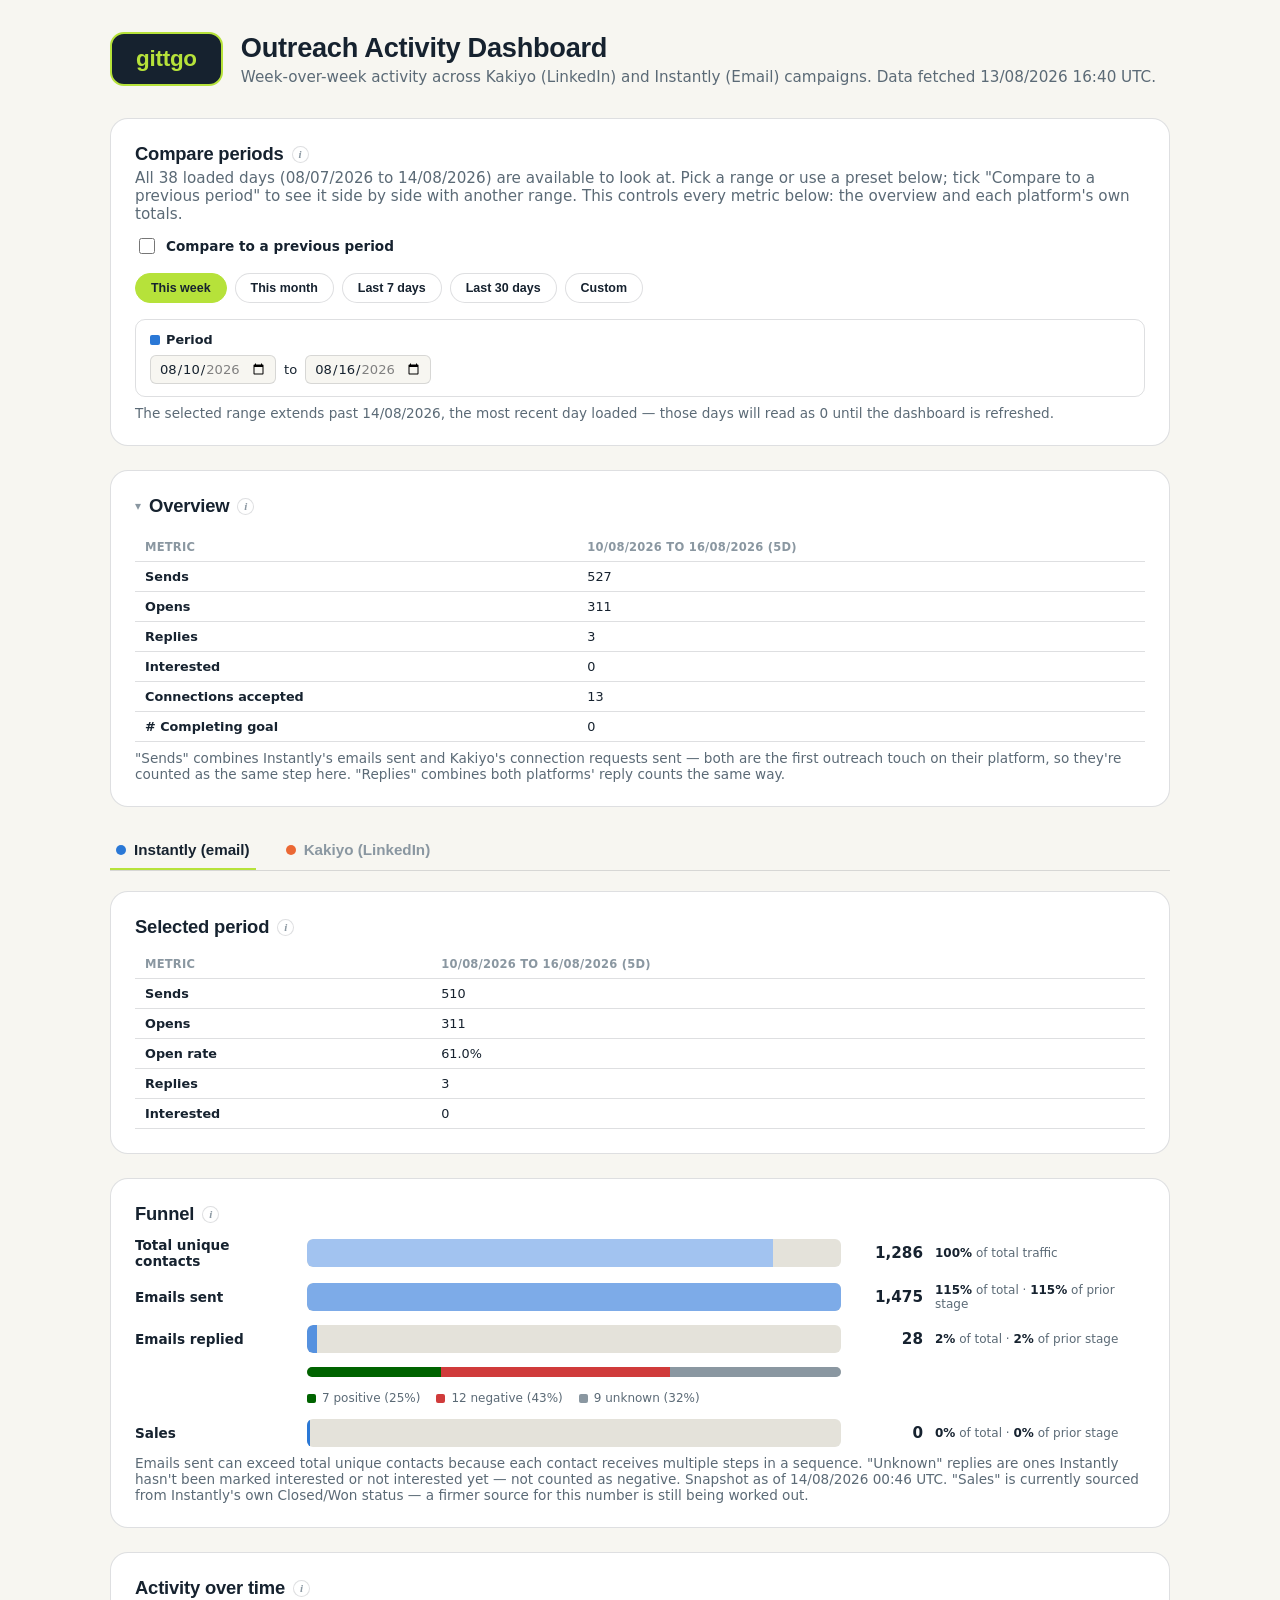
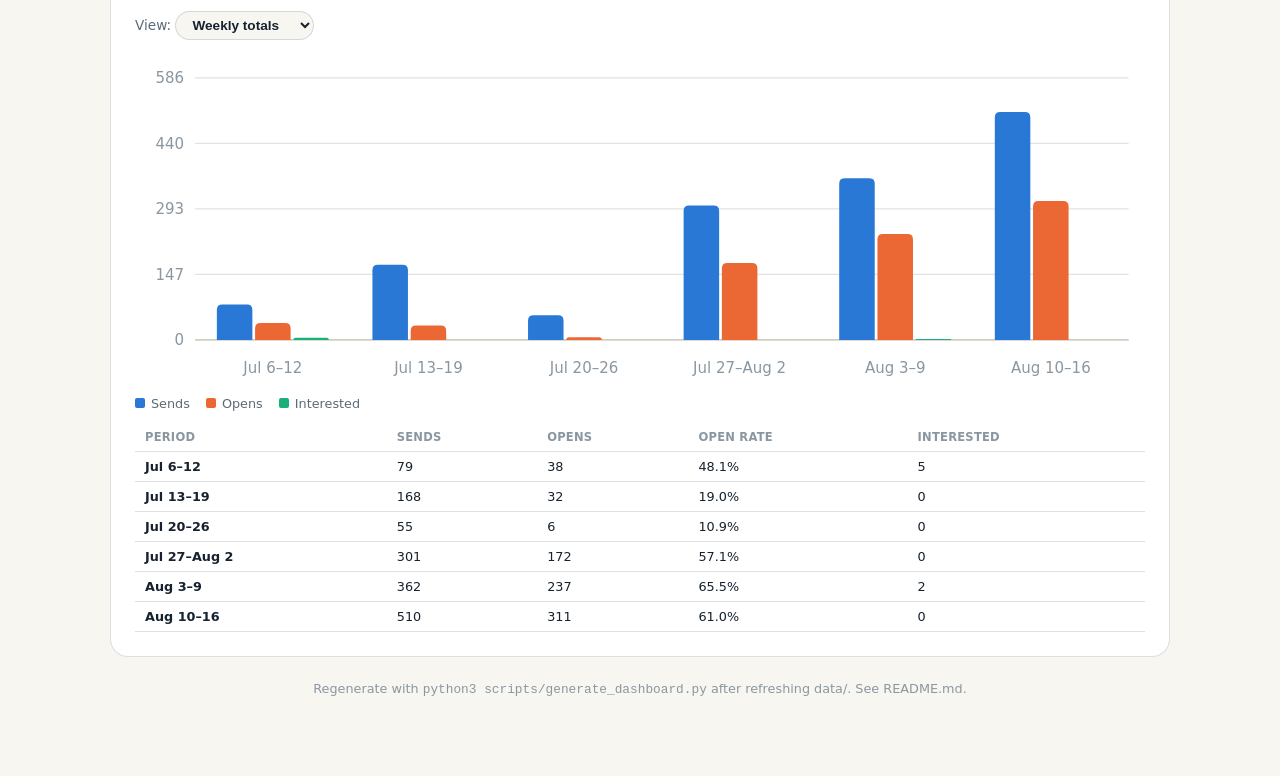
==== commit 1d21508a: "Daily Kakiyo snapshot: 2026-08-14" ====
--- a/dashboard.html
+++ b/dashboard.html
@@ -208,7 +208,7 @@
 
   <section>
     <h2>Compare periods <span class='info-wrap'><button type='button' class='info-icon' aria-label='About this section'>i</button><span class='info-tip' role='tooltip'>Pick a date range (or use a preset) to see totals for that period. Tick the Compare box to line it up against a second range instead. This is the one control for the whole page — it drives the Overview below and each platform tab&#x27;s own Selected period numbers, all at once. If Period A and B had a different number of days with actual sending activity (e.g. an in-progress week vs a full one, or weekends with no sends), the A vs B change compares daily pace over those active days, not raw totals.</span></span></h2>
-    <p class="sub" style="margin-bottom:12px;">All 37 loaded days (08/07/2026 to 13/08/2026) are available to look at. Pick a range or use a preset below; tick "Compare to a previous period" to see it side by side with another range. This controls every metric below: the overview and each platform's own totals.</p>
+    <p class="sub" style="margin-bottom:12px;">All 38 loaded days (08/07/2026 to 14/08/2026) are available to look at. Pick a range or use a preset below; tick "Compare to a previous period" to see it side by side with another range. This controls every metric below: the overview and each platform's own totals.</p>
     
     <div id="global-compare">
       <label class="compare-toggle">
@@ -232,17 +232,17 @@
         <div class="range-picker">
           <div class="rp-label"><i style="background:var(--series-blue)"></i><span data-role="pa-title">Period</span></div>
           <div class="rp-fields">
-            <input type="date" data-role="pa-start" min="2026-07-08" max="2026-08-13">
+            <input type="date" data-role="pa-start" min="2026-07-08" max="2026-08-14">
             <span>to</span>
-            <input type="date" data-role="pa-end" min="2026-07-08" max="2026-08-13">
+            <input type="date" data-role="pa-end" min="2026-07-08" max="2026-08-14">
           </div>
         </div>
         <div class="range-picker" data-role="pb-picker">
           <div class="rp-label"><i style="background:var(--series-yellow)"></i>Period B</div>
           <div class="rp-fields">
-            <input type="date" data-role="pb-start" min="2026-07-08" max="2026-08-13">
+            <input type="date" data-role="pb-start" min="2026-07-08" max="2026-08-14">
             <span>to</span>
-            <input type="date" data-role="pb-end" min="2026-07-08" max="2026-08-13">
+            <input type="date" data-role="pb-end" min="2026-07-08" max="2026-08-14">
           </div>
         </div>
       </div>
@@ -274,7 +274,7 @@
 
     <section>
       <h2>Funnel <span class='info-wrap'><button type='button' class='info-icon' aria-label='About this section'>i</button><span class='info-tip' role='tooltip'>A cumulative, all-time view of Instantly&#x27;s pipeline — Total unique contacts through Sales — independent of the date picker above. Each bar shows its share of total traffic and its share of the stage before it.</span></span></h2>
-      <div class='funnel'><div class='funnel-row'><div class='funnel-label'>Total unique contacts</div><div class='funnel-track'><div class='funnel-fill' style='width:87.2%; background:color-mix(in oklab, var(--series-blue) 45%, var(--surface) 55%);'></div></div><div class='funnel-value'>1,286</div><div class='funnel-meta'><b>100%</b> of total traffic</div></div><div class='funnel-row'><div class='funnel-label'>Emails sent</div><div class='funnel-track'><div class='funnel-fill' style='width:100.0%; background:color-mix(in oklab, var(--series-blue) 63%, var(--surface) 37%);'></div></div><div class='funnel-value'>1,475</div><div class='funnel-meta'><b>115%</b> of total · <b>115%</b> of prior stage</div></div><div class='funnel-row'><div class='funnel-label'>Emails replied</div><div class='funnel-track'><div class='funnel-fill' style='width:1.9%; background:color-mix(in oklab, var(--series-blue) 82%, var(--surface) 18%);'></div></div><div class='funnel-value'>28</div><div class='funnel-meta'><b>2%</b> of total · <b>2%</b> of prior stage</div></div><div class='funnel-row'><div></div><div class='split-bar'><div class='seg good' style='width:25.0%'></div><div class='seg bad' style='width:42.9%'></div><div class='seg unknown' style='width:32.1%'></div></div><div></div><div></div></div><div class='funnel-row'><div></div><div class='split-legend'><span class='legend-item'><i class='good'></i>7 positive (25%)</span><span class='legend-item'><i class='bad'></i>12 negative (43%)</span><span class='legend-item'><i class='unknown'></i>9 unknown (32%)</span></div></div><div class='funnel-row'><div class='funnel-label'>Sales</div><div class='funnel-track'><div class='funnel-fill' style='width:0.0%; background:color-mix(in oklab, var(--series-blue) 100%, var(--surface) 0%);'></div></div><div class='funnel-value'>0</div><div class='funnel-meta'><b>0%</b> of total · <b>0%</b> of prior stage</div></div></div><p class='note'>Emails sent can exceed total unique contacts because each contact receives multiple steps in a sequence. "Unknown" replies are ones Instantly hasn't been marked interested or not interested yet — not counted as negative. Snapshot as of 13/08/2026 16:40 UTC. "Sales" is currently sourced from Instantly's own Closed/Won status — a firmer source for this number is still being worked out.</p>
+      <div class='funnel'><div class='funnel-row'><div class='funnel-label'>Total unique contacts</div><div class='funnel-track'><div class='funnel-fill' style='width:87.2%; background:color-mix(in oklab, var(--series-blue) 45%, var(--surface) 55%);'></div></div><div class='funnel-value'>1,286</div><div class='funnel-meta'><b>100%</b> of total traffic</div></div><div class='funnel-row'><div class='funnel-label'>Emails sent</div><div class='funnel-track'><div class='funnel-fill' style='width:100.0%; background:color-mix(in oklab, var(--series-blue) 63%, var(--surface) 37%);'></div></div><div class='funnel-value'>1,475</div><div class='funnel-meta'><b>115%</b> of total · <b>115%</b> of prior stage</div></div><div class='funnel-row'><div class='funnel-label'>Emails replied</div><div class='funnel-track'><div class='funnel-fill' style='width:1.9%; background:color-mix(in oklab, var(--series-blue) 82%, var(--surface) 18%);'></div></div><div class='funnel-value'>28</div><div class='funnel-meta'><b>2%</b> of total · <b>2%</b> of prior stage</div></div><div class='funnel-row'><div></div><div class='split-bar'><div class='seg good' style='width:25.0%'></div><div class='seg bad' style='width:42.9%'></div><div class='seg unknown' style='width:32.1%'></div></div><div></div><div></div></div><div class='funnel-row'><div></div><div class='split-legend'><span class='legend-item'><i class='good'></i>7 positive (25%)</span><span class='legend-item'><i class='bad'></i>12 negative (43%)</span><span class='legend-item'><i class='unknown'></i>9 unknown (32%)</span></div></div><div class='funnel-row'><div class='funnel-label'>Sales</div><div class='funnel-track'><div class='funnel-fill' style='width:0.0%; background:color-mix(in oklab, var(--series-blue) 100%, var(--surface) 0%);'></div></div><div class='funnel-value'>0</div><div class='funnel-meta'><b>0%</b> of total · <b>0%</b> of prior stage</div></div></div><p class='note'>Emails sent can exceed total unique contacts because each contact receives multiple steps in a sequence. "Unknown" replies are ones Instantly hasn't been marked interested or not interested yet — not counted as negative. Snapshot as of 14/08/2026 00:46 UTC. "Sales" is currently sourced from Instantly's own Closed/Won status — a firmer source for this number is still being worked out.</p>
     </section>
 
     <section>
@@ -298,8 +298,8 @@
         <div class='table-wrap'><table><thead><tr><th>Period</th><th>Sends</th><th>Opens</th><th>Open rate</th><th>Interested</th></tr></thead><tbody><tr><td class='rowhead'>July 2026</td><td>603</td><td>242</td><td>40.1%</td><td>5</td></tr><tr><td class='rowhead'>August 2026</td><td>872</td><td>554</td><td>63.5%</td><td>2</td></tr></tbody></table></div>
       </div>
       <div class="granularity-panel" data-granularity="daily">
-        <div class='chart-wrap wide'><svg viewBox='0 0 1910 240' class='chart' style='width:1910px' role='img' aria-label='Activity'><line x1='44' y1='208.0' x2='1898' y2='208.0' class='gridline'/><text x='36' y='212.0' class='axis-label' text-anchor='end'>0</text><line x1='44' y1='160.0' x2='1898' y2='160.0' class='gridline'/><text x='36' y='164.0' class='axis-label' text-anchor='end'>43</text><line x1='44' y1='112.0' x2='1898' y2='112.0' class='gridline'/><text x='36' y='116.0' class='axis-label' text-anchor='end'>86</text><line x1='44' y1='64.0' x2='1898' y2='64.0' class='gridline'/><text x='36' y='68.0' class='axis-label' text-anchor='end'>129</text><line x1='44' y1='16.0' x2='1898' y2='16.0' class='gridline'/><text x='36' y='20.0' class='axis-label' text-anchor='end'>172</text><line x1='44' y1='208' x2='1898' y2='208' class='baseline'/><path d='M51.01513513513514,208.0 L51.01513513513514,178.6086956521739 Q51.01513513513514,174.6086956521739 55.01513513513514,174.6086956521739 L57.70774774774775,174.6086956521739 Q61.70774774774775,174.6086956521739 61.70774774774775,178.6086956521739 L61.70774774774775,208.0 Z' fill='var(--series-blue)' class='bar'><title>08/07/2026 — Sends: 30</title></path><path d='M63.70774774774775,208.0 L63.70774774774775,198.64347826086956 Q63.70774774774775,194.64347826086956 67.70774774774776,194.64347826086956 L70.40036036036037,194.64347826086956 Q74.40036036036037,194.64347826086956 74.40036036036037,198.64347826086956 L74.40036036036037,208.0 Z' fill='var(--series-orange)' class='bar'><title>08/07/2026 — Opens: 12</title></path><path d='M76.40036036036037,208.0 L76.40036036036037,208.0 Q76.40036036036037,204.66086956521738 79.73949079514298,204.66086956521738 L83.75384253819036,204.66086956521738 Q87.09297297297297,204.66086956521738 87.09297297297297,208.0 L87.09297297297297,208.0 Z' fill='var(--series-aqua)' class='bar'><title>08/07/2026 — Interested: 3</title></path><path d='M101.12324324324324,208.0 L101.12324324324324,190.8521739130435 Q101.12324324324324,186.8521739130435 105.12324324324324,186.8521739130435 L107.81585585585584,186.8521739130435 Q111.81585585585584,186.8521739130435 111.81585585585584,190.8521739130435 L111.81585585585584,208.0 Z' fill='var(--series-blue)' class='bar'><title>09/07/2026 — Sends: 19</title></path><path d='M113.81585585585584,208.0 L113.81585585585584,203.09565217391304 Q113.81585585585584,199.09565217391304 117.81585585585584,199.09565217391304 L120.50846846846845,199.09565217391304 Q124.50846846846845,199.09565217391304 124.50846846846845,203.09565217391304 L124.50846846846845,208.0 Z' fill='var(--series-orange)' class='bar'><title>09/07/2026 — Opens: 8</title></path><path d='M126.50846846846846,208.0 L126.50846846846846,208.0 Q126.50846846846846,206.88695652173914 127.62151194672933,206.88695652173914 L136.0880376028202,206.88695652173914 Q137.20108108108107,206.88695652173914 137.20108108108107,208.0 L137.20108108108107,208.0 Z' fill='var(--series-aqua)' class='bar'><title>09/07/2026 — Interested: 1</title></path><path d='M151.23135135135132,208.0 L151.23135135135132,178.6086956521739 Q151.23135135135132,174.6086956521739 155.23135135135132,174.6086956521739 L157.92396396396393,174.6086956521739 Q161.92396396396393,174.6086956521739 161.92396396396393,178.6086956521739 L161.92396396396393,208.0 Z' fill='var(--series-blue)' class='bar'><title>10/07/2026 — Sends: 30</title></path><path d='M163.92396396396393,208.0 L163.92396396396393,197.5304347826087 Q163.92396396396393,193.5304347826087 167.92396396396393,193.5304347826087 L170.61657657657653,193.5304347826087 Q174.61657657657653,193.5304347826087 174.61657657657653,197.5304347826087 L174.61657657657653,208.0 Z' fill='var(--series-orange)' class='bar'><title>10/07/2026 — Opens: 13</title></path><path d='M176.61657657657653,208.0 L176.61657657657653,208.0 Q176.61657657657653,206.88695652173914 177.7296200548374,206.88695652173914 L186.19614571092828,206.88695652173914 Q187.30918918918914,206.88695652173914 187.30918918918914,208.0 L187.30918918918914,208.0 Z' fill='var(--series-aqua)' class='bar'><title>10/07/2026 — Interested: 1</title></path><path d='M214.03207207207205,208.0 L214.03207207207205,208.0 Q214.03207207207205,205.77391304347827 216.25815902859378,205.77391304347827 L222.49859772816293,205.77391304347827 Q224.72468468468466,205.77391304347827 224.72468468468466,208.0 L224.72468468468466,208.0 Z' fill='var(--series-orange)' class='bar'><title>11/07/2026 — Opens: 2</title></path><path d='M264.14018018018015,208.0 L264.14018018018015,208.0 Q264.14018018018015,204.66086956521738 267.47931061496274,204.66086956521738 L271.49366235801017,204.66086956521738 Q274.83279279279276,204.66086956521738 274.83279279279276,208.0 L274.83279279279276,208.0 Z' fill='var(--series-orange)' class='bar'><title>12/07/2026 — Opens: 3</title></path><path d='M301.5556756756757,208.0 L301.5556756756757,178.6086956521739 Q301.5556756756757,174.6086956521739 305.5556756756757,174.6086956521739 L308.2482882882883,174.6086956521739 Q312.2482882882883,174.6086956521739 312.2482882882883,178.6086956521739 L312.2482882882883,208.0 Z' fill='var(--series-blue)' class='bar'><title>13/07/2026 — Sends: 30</title></path><path d='M314.2482882882883,208.0 L314.2482882882883,197.5304347826087 Q314.2482882882883,193.5304347826087 318.2482882882883,193.5304347826087 L320.9409009009009,193.5304347826087 Q324.9409009009009,193.5304347826087 324.9409009009009,197.5304347826087 L324.9409009009009,208.0 Z' fill='var(--series-orange)' class='bar'><title>13/07/2026 — Opens: 13</title></path><path d='M351.6637837837838,208.0 L351.6637837837838,178.6086956521739 Q351.6637837837838,174.6086956521739 355.6637837837838,174.6086956521739 L358.3563963963964,174.6086956521739 Q362.3563963963964,174.6086956521739 362.3563963963964,178.6086956521739 L362.3563963963964,208.0 Z' fill='var(--series-blue)' class='bar'><title>14/07/2026 — Sends: 30</title></path><path d='M364.3563963963964,208.0 L364.3563963963964,201.98260869565217 Q364.3563963963964,197.98260869565217 368.3563963963964,197.98260869565217 L371.049009009009,197.98260869565217 Q375.049009009009,197.98260869565217 375.049009009009,201.98260869565217 L375.049009009009,208.0 Z' fill='var(--series-orange)' class='bar'><title>14/07/2026 — Opens: 9</title></path><path d='M401.77189189189187,208.0 L401.77189189189187,178.6086956521739 Q401.77189189189187,174.6086956521739 405.77189189189187,174.6086956521739 L408.4645045045045,174.6086956521739 Q412.4645045045045,174.6086956521739 412.4645045045045,178.6086956521739 L412.4645045045045,208.0 Z' fill='var(--series-blue)' class='bar'><title>15/07/2026 — Sends: 30</title></path><path d='M414.4645045045045,208.0 L414.4645045045045,208.0 Q414.4645045045045,205.77391304347827 416.6905914610262,205.77391304347827 L422.93103016059536,205.77391304347827 Q425.1571171171171,205.77391304347827 425.1571171171171,208.0 L425.1571171171171,208.0 Z' fill='var(--series-orange)' class='bar'><title>15/07/2026 — Opens: 2</title></path><path d='M451.88,208.0 L451.88,167.47826086956522 Q451.88,163.47826086956522 455.88,163.47826086956522 L458.5726126126126,163.47826086956522 Q462.5726126126126,163.47826086956522 462.5726126126126,167.47826086956522 L462.5726126126126,208.0 Z' fill='var(--series-blue)' class='bar'><title>16/07/2026 — Sends: 40</title></path><path d='M464.5726126126126,208.0 L464.5726126126126,206.43478260869566 Q464.5726126126126,202.43478260869566 468.5726126126126,202.43478260869566 L471.2652252252252,202.43478260869566 Q475.2652252252252,202.43478260869566 475.2652252252252,206.43478260869566 L475.2652252252252,208.0 Z' fill='var(--series-orange)' class='bar'><title>16/07/2026 — Opens: 5</title></path><path d='M501.9881081081081,208.0 L501.9881081081081,169.70434782608697 Q501.9881081081081,165.70434782608697 505.9881081081081,165.70434782608697 L508.68072072072073,165.70434782608697 Q512.6807207207207,165.70434782608697 512.6807207207207,169.70434782608697 L512.6807207207207,208.0 Z' fill='var(--series-blue)' class='bar'><title>17/07/2026 — Sends: 38</title></path><path d='M514.6807207207207,208.0 L514.6807207207207,208.0 Q514.6807207207207,205.77391304347827 516.9068076772425,205.77391304347827 L523.1472463768116,205.77391304347827 Q525.3733333333333,205.77391304347827 525.3733333333333,208.0 L525.3733333333333,208.0 Z' fill='var(--series-orange)' class='bar'><title>17/07/2026 — Opens: 2</title></path><path d='M614.8969369369369,208.0 L614.8969369369369,208.0 Q614.8969369369369,206.88695652173914 616.0099804151978,206.88695652173914 L624.4765060712887,206.88695652173914 Q625.5895495495495,206.88695652173914 625.5895495495495,208.0 L625.5895495495495,208.0 Z' fill='var(--series-orange)' class='bar'><title>19/07/2026 — Opens: 1</title></path><path d='M652.3124324324324,208.0 L652.3124324324324,161.91304347826087 Q652.3124324324324,157.91304347826087 656.3124324324324,157.91304347826087 L659.005045045045,157.91304347826087 Q663.005045045045,157.91304347826087 663.005045045045,161.91304347826087 L663.005045045045,208.0 Z' fill='var(--series-blue)' class='bar'><title>20/07/2026 — Sends: 45</title></path><path d='M665.005045045045,208.0 L665.005045045045,208.0 Q665.005045045045,206.88695652173914 666.1180885233059,206.88695652173914 L674.5846141793968,206.88695652173914 Q675.6976576576576,206.88695652173914 675.6976576576576,208.0 L675.6976576576576,208.0 Z' fill='var(--series-orange)' class='bar'><title>20/07/2026 — Opens: 1</title></path><path d='M715.1131531531531,208.0 L715.1131531531531,208.0 Q715.1131531531531,206.88695652173914 716.226196631414,206.88695652173914 L724.6927222875049,206.88695652173914 Q725.8057657657657,206.88695652173914 725.8057657657657,208.0 L725.8057657657657,208.0 Z' fill='var(--series-orange)' class='bar'><title>21/07/2026 — Opens: 1</title></path><path d='M765.2212612612611,208.0 L765.2212612612611,208.0 Q765.2212612612611,206.88695652173914 766.3343047395219,206.88695652173914 L774.8008303956128,206.88695652173914 Q775.9138738738737,206.88695652173914 775.9138738738737,208.0 L775.9138738738737,208.0 Z' fill='var(--series-orange)' class='bar'><title>22/07/2026 — Opens: 1</title></path><path d='M852.7448648648648,208.0 L852.7448648648648,200.8695652173913 Q852.7448648648648,196.8695652173913 856.7448648648648,196.8695652173913 L859.4374774774774,196.8695652173913 Q863.4374774774774,196.8695652173913 863.4374774774774,200.8695652173913 L863.4374774774774,208.0 Z' fill='var(--series-blue)' class='bar'><title>24/07/2026 — Sends: 10</title></path><path d='M865.4374774774774,208.0 L865.4374774774774,208.0 Q865.4374774774774,204.66086956521738 868.77660791226,204.66086956521738 L872.7909596553073,204.66086956521738 Q876.13009009009,204.66086956521738 876.13009009009,208.0 L876.13009009009,208.0 Z' fill='var(--series-orange)' class='bar'><title>24/07/2026 — Opens: 3</title></path><path d='M1003.069189189189,208.0 L1003.069189189189,128.52173913043478 Q1003.069189189189,124.52173913043478 1007.069189189189,124.52173913043478 L1009.7618018018017,124.52173913043478 Q1013.7618018018017,124.52173913043478 1013.7618018018017,128.52173913043478 L1013.7618018018017,208.0 Z' fill='var(--series-blue)' class='bar'><title>27/07/2026 — Sends: 75</title></path><path d='M1015.7618018018017,208.0 L1015.7618018018017,158.57391304347826 Q1015.7618018018017,154.57391304347826 1019.7618018018017,154.57391304347826 L1022.4544144144143,154.57391304347826 Q1026.4544144144143,154.57391304347826 1026.4544144144143,158.57391304347826 L1026.4544144144143,208.0 Z' fill='var(--series-orange)' class='bar'><title>27/07/2026 — Opens: 48</title></path><path d='M1053.1772972972972,208.0 L1053.1772972972972,167.47826086956522 Q1053.1772972972972,163.47826086956522 1057.1772972972972,163.47826086956522 L1059.86990990991,163.47826086956522 Q1063.86990990991,163.47826086956522 1063.86990990991,167.47826086956522 L1063.86990990991,208.0 Z' fill='var(--series-blue)' class='bar'><title>28/07/2026 — Sends: 40</title></path><path d='M1065.86990990991,208.0 L1065.86990990991,198.64347826086956 Q1065.86990990991,194.64347826086956 1069.86990990991,194.64347826086956 L1072.5625225225226,194.64347826086956 Q1076.5625225225226,194.64347826086956 1076.5625225225226,198.64347826086956 L1076.5625225225226,208.0 Z' fill='var(--series-orange)' class='bar'><title>28/07/2026 — Opens: 12</title></path><path d='M1103.2854054054053,208.0 L1103.2854054054053,139.65217391304347 Q1103.2854054054053,135.65217391304347 1107.2854054054053,135.65217391304347 L1109.978018018018,135.65217391304347 Q1113.978018018018,135.65217391304347 1113.978018018018,139.65217391304347 L1113.978018018018,208.0 Z' fill='var(--series-blue)' class='bar'><title>29/07/2026 — Sends: 65</title></path><path d='M1115.978018018018,208.0 L1115.978018018018,161.91304347826087 Q1115.978018018018,157.91304347826087 1119.978018018018,157.91304347826087 L1122.6706306306307,157.91304347826087 Q1126.6706306306307,157.91304347826087 1126.6706306306307,161.91304347826087 L1126.6706306306307,208.0 Z' fill='var(--series-orange)' class='bar'><title>29/07/2026 — Opens: 45</title></path><path d='M1153.3935135135134,208.0 L1153.3935135135134,160.8 Q1153.3935135135134,156.8 1157.3935135135134,156.8 L1160.0861261261261,156.8 Q1164.0861261261261,156.8 1164.0861261261261,160.8 L1164.0861261261261,208.0 Z' fill='var(--series-blue)' class='bar'><title>30/07/2026 — Sends: 46</title></path><path d='M1166.0861261261261,208.0 L1166.0861261261261,191.96521739130435 Q1166.0861261261261,187.96521739130435 1170.0861261261261,187.96521739130435 L1172.7787387387389,187.96521739130435 Q1176.7787387387389,187.96521739130435 1176.7787387387389,191.96521739130435 L1176.7787387387389,208.0 Z' fill='var(--series-orange)' class='bar'><title>30/07/2026 — Opens: 18</title></path><path d='M1203.5016216216216,208.0 L1203.5016216216216,128.52173913043478 Q1203.5016216216216,124.52173913043478 1207.5016216216216,124.52173913043478 L1210.1942342342343,124.52173913043478 Q1214.1942342342343,124.52173913043478 1214.1942342342343,128.52173913043478 L1214.1942342342343,208.0 Z' fill='var(--series-blue)' class='bar'><title>31/07/2026 — Sends: 75</title></path><path d='M1216.1942342342343,208.0 L1216.1942342342343,164.1391304347826 Q1216.1942342342343,160.1391304347826 1220.1942342342343,160.1391304347826 L1222.886846846847,160.1391304347826 Q1226.886846846847,160.1391304347826 1226.886846846847,164.1391304347826 L1226.886846846847,208.0 Z' fill='var(--series-orange)' class='bar'><title>31/07/2026 — Opens: 43</title></path><path d='M1266.3023423423424,208.0 L1266.3023423423424,208.0 Q1266.3023423423424,206.88695652173914 1267.4153858206032,206.88695652173914 L1275.8819114766943,206.88695652173914 Q1276.9949549549551,206.88695652173914 1276.9949549549551,208.0 L1276.9949549549551,208.0 Z' fill='var(--series-orange)' class='bar'><title>01/08/2026 — Opens: 1</title></path><path d='M1316.4104504504505,208.0 L1316.4104504504505,206.43478260869566 Q1316.4104504504505,202.43478260869566 1320.4104504504505,202.43478260869566 L1323.1030630630632,202.43478260869566 Q1327.1030630630632,202.43478260869566 1327.1030630630632,206.43478260869566 L1327.1030630630632,208.0 Z' fill='var(--series-orange)' class='bar'><title>02/08/2026 — Opens: 5</title></path><path d='M1353.825945945946,208.0 L1353.825945945946,128.52173913043478 Q1353.825945945946,124.52173913043478 1357.825945945946,124.52173913043478 L1360.5185585585587,124.52173913043478 Q1364.5185585585587,124.52173913043478 1364.5185585585587,128.52173913043478 L1364.5185585585587,208.0 Z' fill='var(--series-blue)' class='bar'><title>03/08/2026 — Sends: 75</title></path><path d='M1366.5185585585587,208.0 L1366.5185585585587,159.68695652173915 Q1366.5185585585587,155.68695652173915 1370.5185585585587,155.68695652173915 L1373.2111711711714,155.68695652173915 Q1377.2111711711714,155.68695652173915 1377.2111711711714,159.68695652173915 L1377.2111711711714,208.0 Z' fill='var(--series-orange)' class='bar'><title>03/08/2026 — Opens: 47</title></path><path d='M1403.9340540540538,208.0 L1403.9340540540538,100.69565217391303 Q1403.9340540540538,96.69565217391303 1407.9340540540538,96.69565217391303 L1410.6266666666666,96.69565217391303 Q1414.6266666666666,96.69565217391303 1414.6266666666666,100.69565217391303 L1414.6266666666666,208.0 Z' fill='var(--series-blue)' class='bar'><title>04/08/2026 — Sends: 100</title></path><path d='M1416.6266666666666,208.0 L1416.6266666666666,121.84347826086956 Q1416.6266666666666,117.84347826086956 1420.6266666666666,117.84347826086956 L1423.3192792792793,117.84347826086956 Q1427.3192792792793,117.84347826086956 1427.3192792792793,121.84347826086956 L1427.3192792792793,208.0 Z' fill='var(--series-orange)' class='bar'><title>04/08/2026 — Opens: 81</title></path><path d='M1429.319279279279,208.0 L1429.319279279279,208.0 Q1429.319279279279,205.77391304347827 1431.5453662358009,205.77391304347827 L1437.78580493537,205.77391304347827 Q1440.0118918918918,205.77391304347827 1440.0118918918918,208.0 L1440.0118918918918,208.0 Z' fill='var(--series-aqua)' class='bar'><title>04/08/2026 — Interested: 2</title></path><path d='M1454.042162162162,208.0 L1454.042162162162,149.66956521739132 Q1454.042162162162,145.66956521739132 1458.042162162162,145.66956521739132 L1460.7347747747747,145.66956521739132 Q1464.7347747747747,145.66956521739132 1464.7347747747747,149.66956521739132 L1464.7347747747747,208.0 Z' fill='var(--series-blue)' class='bar'><title>05/08/2026 — Sends: 56</title></path><path d='M1466.7347747747747,208.0 L1466.7347747747747,187.51304347826087 Q1466.7347747747747,183.51304347826087 1470.7347747747747,183.51304347826087 L1473.4273873873874,183.51304347826087 Q1477.4273873873874,183.51304347826087 1477.4273873873874,187.51304347826087 L1477.4273873873874,208.0 Z' fill='var(--series-orange)' class='bar'><title>05/08/2026 — Opens: 22</title></path><path d='M1504.15027027027,208.0 L1504.15027027027,200.8695652173913 Q1504.15027027027,196.8695652173913 1508.15027027027,196.8695652173913 L1510.8428828828828,196.8695652173913 Q1514.8428828828828,196.8695652173913 1514.8428828828828,200.8695652173913 L1514.8428828828828,208.0 Z' fill='var(--series-blue)' class='bar'><title>06/08/2026 — Sends: 10</title></path><path d='M1516.8428828828828,208.0 L1516.8428828828828,208.0 Q1516.8428828828828,204.66086956521738 1520.1820133176655,204.66086956521738 L1524.1963650607129,204.66086956521738 Q1527.5354954954955,204.66086956521738 1527.5354954954955,208.0 L1527.5354954954955,208.0 Z' fill='var(--series-orange)' class='bar'><title>06/08/2026 — Opens: 3</title></path><path d='M1554.2583783783782,208.0 L1554.2583783783782,77.32173913043479 Q1554.2583783783782,73.32173913043479 1558.2583783783782,73.32173913043479 L1560.950990990991,73.32173913043479 Q1564.950990990991,73.32173913043479 1564.950990990991,77.32173913043479 L1564.950990990991,208.0 Z' fill='var(--series-blue)' class='bar'><title>07/08/2026 — Sends: 121</title></path><path d='M1566.950990990991,208.0 L1566.950990990991,128.52173913043478 Q1566.950990990991,124.52173913043478 1570.950990990991,124.52173913043478 L1573.6436036036037,124.52173913043478 Q1577.6436036036037,124.52173913043478 1577.6436036036037,128.52173913043478 L1577.6436036036037,208.0 Z' fill='var(--series-orange)' class='bar'><title>07/08/2026 — Opens: 75</title></path><path d='M1617.059099099099,208.0 L1617.059099099099,205.3217391304348 Q1617.059099099099,201.3217391304348 1621.059099099099,201.3217391304348 L1623.7517117117118,201.3217391304348 Q1627.7517117117118,201.3217391304348 1627.7517117117118,205.3217391304348 L1627.7517117117118,208.0 Z' fill='var(--series-orange)' class='bar'><title>08/08/2026 — Opens: 6</title></path><path d='M1667.1672072072072,208.0 L1667.1672072072072,208.0 Q1667.1672072072072,204.66086956521738 1670.5063376419898,204.66086956521738 L1674.5206893850373,204.66086956521738 Q1677.85981981982,204.66086956521738 1677.85981981982,208.0 L1677.85981981982,208.0 Z' fill='var(--series-orange)' class='bar'><title>09/08/2026 — Opens: 3</title></path><path d='M1704.5827027027026,208.0 L1704.5827027027026,75.09565217391304 Q1704.5827027027026,71.09565217391304 1708.5827027027026,71.09565217391304 L1711.2753153153153,71.09565217391304 Q1715.2753153153153,71.09565217391304 1715.2753153153153,75.09565217391304 L1715.2753153153153,208.0 Z' fill='var(--series-blue)' class='bar'><title>10/08/2026 — Sends: 123</title></path><path d='M1717.2753153153153,208.0 L1717.2753153153153,111.82608695652175 Q1717.2753153153153,107.82608695652175 1721.2753153153153,107.82608695652175 L1723.967927927928,107.82608695652175 Q1727.967927927928,107.82608695652175 1727.967927927928,111.82608695652175 L1727.967927927928,208.0 Z' fill='var(--series-orange)' class='bar'><title>10/08/2026 — Opens: 90</title></path><path d='M1754.6908108108107,208.0 L1754.6908108108107,45.04347826086956 Q1754.6908108108107,41.04347826086956 1758.6908108108107,41.04347826086956 L1761.3834234234234,41.04347826086956 Q1765.3834234234234,41.04347826086956 1765.3834234234234,45.04347826086956 L1765.3834234234234,208.0 Z' fill='var(--series-blue)' class='bar'><title>11/08/2026 — Sends: 150</title></path><path d='M1767.3834234234234,208.0 L1767.3834234234234,98.4695652173913 Q1767.3834234234234,94.4695652173913 1771.3834234234234,94.4695652173913 L1774.0760360360362,94.4695652173913 Q1778.0760360360362,94.4695652173913 1778.0760360360362,98.4695652173913 L1778.0760360360362,208.0 Z' fill='var(--series-orange)' class='bar'><title>11/08/2026 — Opens: 102</title></path><path d='M1804.7989189189188,208.0 L1804.7989189189188,80.66086956521741 Q1804.7989189189188,76.66086956521741 1808.7989189189188,76.66086956521741 L1811.4915315315316,76.66086956521741 Q1815.4915315315316,76.66086956521741 1815.4915315315316,80.66086956521741 L1815.4915315315316,208.0 Z' fill='var(--series-blue)' class='bar'><title>12/08/2026 — Sends: 118</title></path><path d='M1817.4915315315316,208.0 L1817.4915315315316,118.50434782608696 Q1817.4915315315316,114.50434782608696 1821.4915315315316,114.50434782608696 L1824.1841441441443,114.50434782608696 Q1828.1841441441443,114.50434782608696 1828.1841441441443,118.50434782608696 L1828.1841441441443,208.0 Z' fill='var(--series-orange)' class='bar'><title>12/08/2026 — Opens: 84</title></path><path d='M1854.907027027027,208.0 L1854.907027027027,79.54782608695652 Q1854.907027027027,75.54782608695652 1858.907027027027,75.54782608695652 L1861.5996396396397,75.54782608695652 Q1865.5996396396397,75.54782608695652 1865.5996396396397,79.54782608695652 L1865.5996396396397,208.0 Z' fill='var(--series-blue)' class='bar'><title>13/08/2026 — Sends: 119</title></path><path d='M1867.5996396396397,208.0 L1867.5996396396397,173.04347826086956 Q1867.5996396396397,169.04347826086956 1871.5996396396397,169.04347826086956 L1874.2922522522524,169.04347826086956 Q1878.2922522522524,169.04347826086956 1878.2922522522524,173.04347826086956 L1878.2922522522524,208.0 Z' fill='var(--series-orange)' class='bar'><title>13/08/2026 — Opens: 35</title></path><text x='69.1' y='232' class='axis-label' text-anchor='middle'>08/07/2026</text><text x='119.2' y='232' class='axis-label' text-anchor='middle'>09/07/2026</text><text x='169.3' y='232' class='axis-label' text-anchor='middle'>10/07/2026</text><text x='219.4' y='232' class='axis-label' text-anchor='middle'>11/07/2026</text><text x='269.5' y='232' class='axis-label' text-anchor='middle'>12/07/2026</text><text x='319.6' y='232' class='axis-label' text-anchor='middle'>13/07/2026</text><text x='369.7' y='232' class='axis-label' text-anchor='middle'>14/07/2026</text><text x='419.8' y='232' class='axis-label' text-anchor='middle'>15/07/2026</text><text x='469.9' y='232' class='axis-label' text-anchor='middle'>16/07/2026</text><text x='520.0' y='232' class='axis-label' text-anchor='middle'>17/07/2026</text><text x='570.1' y='232' class='axis-label' text-anchor='middle'>18/07/2026</text><text x='620.2' y='232' class='axis-label' text-anchor='middle'>19/07/2026</text><text x='670.4' y='232' class='axis-label' text-anchor='middle'>20/07/2026</text><text x='720.5' y='232' class='axis-label' text-anchor='middle'>21/07/2026</text><text x='770.6' y='232' class='axis-label' text-anchor='middle'>22/07/2026</text><text x='820.7' y='232' class='axis-label' text-anchor='middle'>23/07/2026</text><text x='870.8' y='232' class='axis-label' text-anchor='middle'>24/07/2026</text><text x='920.9' y='232' class='axis-label' text-anchor='middle'>25/07/2026</text><text x='971.0' y='232' class='axis-label' text-anchor='middle'>26/07/2026</text><text x='1021.1' y='232' class='axis-label' text-anchor='middle'>27/07/2026</text><text x='1071.2' y='232' class='axis-label' text-anchor='middle'>28/07/2026</text><text x='1121.3' y='232' class='axis-label' text-anchor='middle'>29/07/2026</text><text x='1171.4' y='232' class='axis-label' text-anchor='middle'>30/07/2026</text><text x='1221.5' y='232' class='axis-label' text-anchor='middle'>31/07/2026</text><text x='1271.6' y='232' class='axis-label' text-anchor='middle'>01/08/2026</text><text x='1321.8' y='232' class='axis-label' text-anchor='middle'>02/08/2026</text><text x='1371.9' y='232' class='axis-label' text-anchor='middle'>03/08/2026</text><text x='1422.0' y='232' class='axis-label' text-anchor='middle'>04/08/2026</text><text x='1472.1' y='232' class='axis-label' text-anchor='middle'>05/08/2026</text><text x='1522.2' y='232' class='axis-label' text-anchor='middle'>06/08/2026</text><text x='1572.3' y='232' class='axis-label' text-anchor='middle'>07/08/2026</text><text x='1622.4' y='232' class='axis-label' text-anchor='middle'>08/08/2026</text><text x='1672.5' y='232' class='axis-label' text-anchor='middle'>09/08/2026</text><text x='1722.6' y='232' class='axis-label' text-anchor='middle'>10/08/2026</text><text x='1772.7' y='232' class='axis-label' text-anchor='middle'>11/08/2026</text><text x='1822.8' y='232' class='axis-label' text-anchor='middle'>12/08/2026</text><text x='1872.9' y='232' class='axis-label' text-anchor='middle'>13/08/2026</text></svg><div class='legend'><span class='legend-item'><i style='background:var(--series-blue)'></i>Sends</span><span class='legend-item'><i style='background:var(--series-orange)'></i>Opens</span><span class='legend-item'><i style='background:var(--series-aqua)'></i>Interested</span></div></div>
-        <div class='table-wrap'><table><thead><tr><th>Date</th><th>Sends</th><th>Opens</th><th>Open rate</th><th>Interested</th></tr></thead><tbody><tr><td class='rowhead'>08/07/2026</td><td>30</td><td>12</td><td>40.0%</td><td>3</td></tr><tr><td class='rowhead'>09/07/2026</td><td>19</td><td>8</td><td>42.1%</td><td>1</td></tr><tr><td class='rowhead'>10/07/2026</td><td>30</td><td>13</td><td>43.3%</td><td>1</td></tr><tr><td class='rowhead'>11/07/2026</td><td>0</td><td>2</td><td>0.0%</td><td>0</td></tr><tr><td class='rowhead'>12/07/2026</td><td>0</td><td>3</td><td>0.0%</td><td>0</td></tr><tr><td class='rowhead'>13/07/2026</td><td>30</td><td>13</td><td>43.3%</td><td>0</td></tr><tr><td class='rowhead'>14/07/2026</td><td>30</td><td>9</td><td>30.0%</td><td>0</td></tr><tr><td class='rowhead'>15/07/2026</td><td>30</td><td>2</td><td>6.7%</td><td>0</td></tr><tr><td class='rowhead'>16/07/2026</td><td>40</td><td>5</td><td>12.5%</td><td>0</td></tr><tr><td class='rowhead'>17/07/2026</td><td>38</td><td>2</td><td>5.3%</td><td>0</td></tr><tr><td class='rowhead'>18/07/2026</td><td>0</td><td>0</td><td>0.0%</td><td>0</td></tr><tr><td class='rowhead'>19/07/2026</td><td>0</td><td>1</td><td>0.0%</td><td>0</td></tr><tr><td class='rowhead'>20/07/2026</td><td>45</td><td>1</td><td>2.2%</td><td>0</td></tr><tr><td class='rowhead'>21/07/2026</td><td>0</td><td>1</td><td>0.0%</td><td>0</td></tr><tr><td class='rowhead'>22/07/2026</td><td>0</td><td>1</td><td>0.0%</td><td>0</td></tr><tr><td class='rowhead'>23/07/2026</td><td>0</td><td>0</td><td>0.0%</td><td>0</td></tr><tr><td class='rowhead'>24/07/2026</td><td>10</td><td>3</td><td>30.0%</td><td>0</td></tr><tr><td class='rowhead'>25/07/2026</td><td>0</td><td>0</td><td>0.0%</td><td>0</td></tr><tr><td class='rowhead'>26/07/2026</td><td>0</td><td>0</td><td>0.0%</td><td>0</td></tr><tr><td class='rowhead'>27/07/2026</td><td>75</td><td>48</td><td>64.0%</td><td>0</td></tr><tr><td class='rowhead'>28/07/2026</td><td>40</td><td>12</td><td>30.0%</td><td>0</td></tr><tr><td class='rowhead'>29/07/2026</td><td>65</td><td>45</td><td>69.2%</td><td>0</td></tr><tr><td class='rowhead'>30/07/2026</td><td>46</td><td>18</td><td>39.1%</td><td>0</td></tr><tr><td class='rowhead'>31/07/2026</td><td>75</td><td>43</td><td>57.3%</td><td>0</td></tr><tr><td class='rowhead'>01/08/2026</td><td>0</td><td>1</td><td>0.0%</td><td>0</td></tr><tr><td class='rowhead'>02/08/2026</td><td>0</td><td>5</td><td>0.0%</td><td>0</td></tr><tr><td class='rowhead'>03/08/2026</td><td>75</td><td>47</td><td>62.7%</td><td>0</td></tr><tr><td class='rowhead'>04/08/2026</td><td>100</td><td>81</td><td>81.0%</td><td>2</td></tr><tr><td class='rowhead'>05/08/2026</td><td>56</td><td>22</td><td>39.3%</td><td>0</td></tr><tr><td class='rowhead'>06/08/2026</td><td>10</td><td>3</td><td>30.0%</td><td>0</td></tr><tr><td class='rowhead'>07/08/2026</td><td>121</td><td>75</td><td>62.0%</td><td>0</td></tr><tr><td class='rowhead'>08/08/2026</td><td>0</td><td>6</td><td>0.0%</td><td>0</td></tr><tr><td class='rowhead'>09/08/2026</td><td>0</td><td>3</td><td>0.0%</td><td>0</td></tr><tr><td class='rowhead'>10/08/2026</td><td>123</td><td>90</td><td>73.2%</td><td>0</td></tr><tr><td class='rowhead'>11/08/2026</td><td>150</td><td>102</td><td>68.0%</td><td>0</td></tr><tr><td class='rowhead'>12/08/2026</td><td>118</td><td>84</td><td>71.2%</td><td>0</td></tr><tr><td class='rowhead'>13/08/2026</td><td>119</td><td>35</td><td>29.4%</td><td>0</td></tr></tbody></table></div>
+        <div class='chart-wrap wide'><svg viewBox='0 0 1960 240' class='chart' style='width:1960px' role='img' aria-label='Activity'><line x1='44' y1='208.0' x2='1948' y2='208.0' class='gridline'/><text x='36' y='212.0' class='axis-label' text-anchor='end'>0</text><line x1='44' y1='160.0' x2='1948' y2='160.0' class='gridline'/><text x='36' y='164.0' class='axis-label' text-anchor='end'>43</text><line x1='44' y1='112.0' x2='1948' y2='112.0' class='gridline'/><text x='36' y='116.0' class='axis-label' text-anchor='end'>86</text><line x1='44' y1='64.0' x2='1948' y2='64.0' class='gridline'/><text x='36' y='68.0' class='axis-label' text-anchor='end'>129</text><line x1='44' y1='16.0' x2='1948' y2='16.0' class='gridline'/><text x='36' y='20.0' class='axis-label' text-anchor='end'>172</text><line x1='44' y1='208' x2='1948' y2='208' class='baseline'/><path d='M51.014736842105265,208.0 L51.014736842105265,178.6086956521739 Q51.014736842105265,174.6086956521739 55.014736842105265,174.6086956521739 L57.70666666666667,174.6086956521739 Q61.70666666666667,174.6086956521739 61.70666666666667,178.6086956521739 L61.70666666666667,208.0 Z' fill='var(--series-blue)' class='bar'><title>08/07/2026 — Sends: 30</title></path><path d='M63.70666666666667,208.0 L63.70666666666667,198.64347826086956 Q63.70666666666667,194.64347826086956 67.70666666666668,194.64347826086956 L70.39859649122808,194.64347826086956 Q74.39859649122808,194.64347826086956 74.39859649122808,198.64347826086956 L74.39859649122808,208.0 Z' fill='var(--series-orange)' class='bar'><title>08/07/2026 — Opens: 12</title></path><path d='M76.39859649122808,208.0 L76.39859649122808,208.0 Q76.39859649122808,204.66086956521738 79.7377269260107,204.66086956521738 L83.75139588100686,204.66086956521738 Q87.09052631578948,204.66086956521738 87.09052631578948,208.0 L87.09052631578948,208.0 Z' fill='var(--series-aqua)' class='bar'><title>08/07/2026 — Interested: 3</title></path><path d='M101.12,208.0 L101.12,190.8521739130435 Q101.12,186.8521739130435 105.12,186.8521739130435 L107.8119298245614,186.8521739130435 Q111.8119298245614,186.8521739130435 111.8119298245614,190.8521739130435 L111.8119298245614,208.0 Z' fill='var(--series-blue)' class='bar'><title>09/07/2026 — Sends: 19</title></path><path d='M113.8119298245614,208.0 L113.8119298245614,203.09565217391304 Q113.8119298245614,199.09565217391304 117.8119298245614,199.09565217391304 L120.5038596491228,199.09565217391304 Q124.5038596491228,199.09565217391304 124.5038596491228,203.09565217391304 L124.5038596491228,208.0 Z' fill='var(--series-orange)' class='bar'><title>09/07/2026 — Opens: 8</title></path><path d='M126.50385964912282,208.0 L126.50385964912282,208.0 Q126.50385964912282,206.88695652173914 127.61690312738368,206.88695652173914 L136.08274599542335,206.88695652173914 Q137.19578947368421,206.88695652173914 137.19578947368421,208.0 L137.19578947368421,208.0 Z' fill='var(--series-aqua)' class='bar'><title>09/07/2026 — Interested: 1</title></path><path d='M151.22526315789474,208.0 L151.22526315789474,178.6086956521739 Q151.22526315789474,174.6086956521739 155.22526315789474,174.6086956521739 L157.91719298245616,174.6086956521739 Q161.91719298245616,174.6086956521739 161.91719298245616,178.6086956521739 L161.91719298245616,208.0 Z' fill='var(--series-blue)' class='bar'><title>10/07/2026 — Sends: 30</title></path><path d='M163.91719298245616,208.0 L163.91719298245616,197.5304347826087 Q163.91719298245616,193.5304347826087 167.91719298245616,193.5304347826087 L170.60912280701757,193.5304347826087 Q174.60912280701757,193.5304347826087 174.60912280701757,197.5304347826087 L174.60912280701757,208.0 Z' fill='var(--series-orange)' class='bar'><title>10/07/2026 — Opens: 13</title></path><path d='M176.60912280701754,208.0 L176.60912280701754,208.0 Q176.60912280701754,206.88695652173914 177.7221662852784,206.88695652173914 L186.1880091533181,206.88695652173914 Q187.30105263157895,206.88695652173914 187.30105263157895,208.0 L187.30105263157895,208.0 Z' fill='var(--series-aqua)' class='bar'><title>10/07/2026 — Interested: 1</title></path><path d='M214.0224561403509,208.0 L214.0224561403509,208.0 Q214.0224561403509,205.77391304347827 216.24854309687262,205.77391304347827 L222.48829900839058,205.77391304347827 Q224.7143859649123,205.77391304347827 224.7143859649123,208.0 L224.7143859649123,208.0 Z' fill='var(--series-orange)' class='bar'><title>11/07/2026 — Opens: 2</title></path><path d='M264.1277192982456,208.0 L264.1277192982456,208.0 Q264.1277192982456,204.66086956521738 267.4668497330282,204.66086956521738 L271.4805186880244,204.66086956521738 Q274.819649122807,204.66086956521738 274.819649122807,208.0 L274.819649122807,208.0 Z' fill='var(--series-orange)' class='bar'><title>12/07/2026 — Opens: 3</title></path><path d='M301.54105263157896,208.0 L301.54105263157896,178.6086956521739 Q301.54105263157896,174.6086956521739 305.54105263157896,174.6086956521739 L308.23298245614035,174.6086956521739 Q312.23298245614035,174.6086956521739 312.23298245614035,178.6086956521739 L312.23298245614035,208.0 Z' fill='var(--series-blue)' class='bar'><title>13/07/2026 — Sends: 30</title></path><path d='M314.23298245614035,208.0 L314.23298245614035,197.5304347826087 Q314.23298245614035,193.5304347826087 318.23298245614035,193.5304347826087 L320.92491228070173,193.5304347826087 Q324.92491228070173,193.5304347826087 324.92491228070173,197.5304347826087 L324.92491228070173,208.0 Z' fill='var(--series-orange)' class='bar'><title>13/07/2026 — Opens: 13</title></path><path d='M351.6463157894737,208.0 L351.6463157894737,178.6086956521739 Q351.6463157894737,174.6086956521739 355.6463157894737,174.6086956521739 L358.3382456140351,174.6086956521739 Q362.3382456140351,174.6086956521739 362.3382456140351,178.6086956521739 L362.3382456140351,208.0 Z' fill='var(--series-blue)' class='bar'><title>14/07/2026 — Sends: 30</title></path><path d='M364.3382456140351,208.0 L364.3382456140351,201.98260869565217 Q364.3382456140351,197.98260869565217 368.3382456140351,197.98260869565217 L371.0301754385965,197.98260869565217 Q375.0301754385965,197.98260869565217 375.0301754385965,201.98260869565217 L375.0301754385965,208.0 Z' fill='var(--series-orange)' class='bar'><title>14/07/2026 — Opens: 9</title></path><path d='M401.75157894736844,208.0 L401.75157894736844,178.6086956521739 Q401.75157894736844,174.6086956521739 405.75157894736844,174.6086956521739 L408.4435087719298,174.6086956521739 Q412.4435087719298,174.6086956521739 412.4435087719298,178.6086956521739 L412.4435087719298,208.0 Z' fill='var(--series-blue)' class='bar'><title>15/07/2026 — Sends: 30</title></path><path d='M414.4435087719298,208.0 L414.4435087719298,208.0 Q414.4435087719298,205.77391304347827 416.66959572845155,205.77391304347827 L422.9093516399695,205.77391304347827 Q425.1354385964912,205.77391304347827 425.1354385964912,208.0 L425.1354385964912,208.0 Z' fill='var(--series-orange)' class='bar'><title>15/07/2026 — Opens: 2</title></path><path d='M451.8568421052632,208.0 L451.8568421052632,167.47826086956522 Q451.8568421052632,163.47826086956522 455.8568421052632,163.47826086956522 L458.54877192982457,163.47826086956522 Q462.54877192982457,163.47826086956522 462.54877192982457,167.47826086956522 L462.54877192982457,208.0 Z' fill='var(--series-blue)' class='bar'><title>16/07/2026 — Sends: 40</title></path><path d='M464.54877192982457,208.0 L464.54877192982457,206.43478260869566 Q464.54877192982457,202.43478260869566 468.54877192982457,202.43478260869566 L471.24070175438595,202.43478260869566 Q475.24070175438595,202.43478260869566 475.24070175438595,206.43478260869566 L475.24070175438595,208.0 Z' fill='var(--series-orange)' class='bar'><title>16/07/2026 — Opens: 5</title></path><path d='M501.9621052631579,208.0 L501.9621052631579,169.70434782608697 Q501.9621052631579,165.70434782608697 505.9621052631579,165.70434782608697 L508.6540350877193,165.70434782608697 Q512.6540350877193,165.70434782608697 512.6540350877193,169.70434782608697 L512.6540350877193,208.0 Z' fill='var(--series-blue)' class='bar'><title>17/07/2026 — Sends: 38</title></path><path d='M514.6540350877193,208.0 L514.6540350877193,208.0 Q514.6540350877193,205.77391304347827 516.880122044241,205.77391304347827 L523.119877955759,205.77391304347827 Q525.3459649122807,205.77391304347827 525.3459649122807,208.0 L525.3459649122807,208.0 Z' fill='var(--series-orange)' class='bar'><title>17/07/2026 — Opens: 2</title></path><path d='M614.8645614035088,208.0 L614.8645614035088,208.0 Q614.8645614035088,206.88695652173914 615.9776048817696,206.88695652173914 L624.4434477498094,206.88695652173914 Q625.5564912280702,206.88695652173914 625.5564912280702,208.0 L625.5564912280702,208.0 Z' fill='var(--series-orange)' class='bar'><title>19/07/2026 — Opens: 1</title></path><path d='M652.2778947368422,208.0 L652.2778947368422,161.91304347826087 Q652.2778947368422,157.91304347826087 656.2778947368422,157.91304347826087 L658.9698245614036,157.91304347826087 Q662.9698245614036,157.91304347826087 662.9698245614036,161.91304347826087 L662.9698245614036,208.0 Z' fill='var(--series-blue)' class='bar'><title>20/07/2026 — Sends: 45</title></path><path d='M664.9698245614036,208.0 L664.9698245614036,208.0 Q664.9698245614036,206.88695652173914 666.0828680396644,206.88695652173914 L674.5487109077042,206.88695652173914 Q675.661754385965,206.88695652173914 675.661754385965,208.0 L675.661754385965,208.0 Z' fill='var(--series-orange)' class='bar'><title>20/07/2026 — Opens: 1</title></path><path d='M715.0750877192984,208.0 L715.0750877192984,208.0 Q715.0750877192984,206.88695652173914 716.1881311975592,206.88695652173914 L724.653974065599,206.88695652173914 Q725.7670175438598,206.88695652173914 725.7670175438598,208.0 L725.7670175438598,208.0 Z' fill='var(--series-orange)' class='bar'><title>21/07/2026 — Opens: 1</title></path><path d='M765.180350877193,208.0 L765.180350877193,208.0 Q765.180350877193,206.88695652173914 766.2933943554538,206.88695652173914 L774.7592372234935,206.88695652173914 Q775.8722807017543,206.88695652173914 775.8722807017543,208.0 L775.8722807017543,208.0 Z' fill='var(--series-orange)' class='bar'><title>22/07/2026 — Opens: 1</title></path><path d='M852.6989473684212,208.0 L852.6989473684212,200.8695652173913 Q852.6989473684212,196.8695652173913 856.6989473684212,196.8695652173913 L859.3908771929825,196.8695652173913 Q863.3908771929825,196.8695652173913 863.3908771929825,200.8695652173913 L863.3908771929825,208.0 Z' fill='var(--series-blue)' class='bar'><title>24/07/2026 — Sends: 10</title></path><path d='M865.3908771929825,208.0 L865.3908771929825,208.0 Q865.3908771929825,204.66086956521738 868.7300076277652,204.66086956521738 L872.7436765827613,204.66086956521738 Q876.0828070175439,204.66086956521738 876.0828070175439,208.0 L876.0828070175439,208.0 Z' fill='var(--series-orange)' class='bar'><title>24/07/2026 — Opens: 3</title></path><path d='M1003.0147368421053,208.0 L1003.0147368421053,128.52173913043478 Q1003.0147368421053,124.52173913043478 1007.0147368421053,124.52173913043478 L1009.7066666666667,124.52173913043478 Q1013.7066666666667,124.52173913043478 1013.7066666666667,128.52173913043478 L1013.7066666666667,208.0 Z' fill='var(--series-blue)' class='bar'><title>27/07/2026 — Sends: 75</title></path><path d='M1015.7066666666667,208.0 L1015.7066666666667,158.57391304347826 Q1015.7066666666667,154.57391304347826 1019.7066666666667,154.57391304347826 L1022.3985964912281,154.57391304347826 Q1026.398596491228,154.57391304347826 1026.398596491228,158.57391304347826 L1026.398596491228,208.0 Z' fill='var(--series-orange)' class='bar'><title>27/07/2026 — Opens: 48</title></path><path d='M1053.1200000000001,208.0 L1053.1200000000001,167.47826086956522 Q1053.1200000000001,163.47826086956522 1057.1200000000001,163.47826086956522 L1059.8119298245615,163.47826086956522 Q1063.8119298245615,163.47826086956522 1063.8119298245615,167.47826086956522 L1063.8119298245615,208.0 Z' fill='var(--series-blue)' class='bar'><title>28/07/2026 — Sends: 40</title></path><path d='M1065.8119298245615,208.0 L1065.8119298245615,198.64347826086956 Q1065.8119298245615,194.64347826086956 1069.8119298245615,194.64347826086956 L1072.503859649123,194.64347826086956 Q1076.503859649123,194.64347826086956 1076.503859649123,198.64347826086956 L1076.503859649123,208.0 Z' fill='var(--series-orange)' class='bar'><title>28/07/2026 — Opens: 12</title></path><path d='M1103.225263157895,208.0 L1103.225263157895,139.65217391304347 Q1103.225263157895,135.65217391304347 1107.225263157895,135.65217391304347 L1109.9171929824563,135.65217391304347 Q1113.9171929824563,135.65217391304347 1113.9171929824563,139.65217391304347 L1113.9171929824563,208.0 Z' fill='var(--series-blue)' class='bar'><title>29/07/2026 — Sends: 65</title></path><path d='M1115.9171929824563,208.0 L1115.9171929824563,161.91304347826087 Q1115.9171929824563,157.91304347826087 1119.9171929824563,157.91304347826087 L1122.6091228070177,157.91304347826087 Q1126.6091228070177,157.91304347826087 1126.6091228070177,161.91304347826087 L1126.6091228070177,208.0 Z' fill='var(--series-orange)' class='bar'><title>29/07/2026 — Opens: 45</title></path><path d='M1153.3305263157895,208.0 L1153.3305263157895,160.8 Q1153.3305263157895,156.8 1157.3305263157895,156.8 L1160.0224561403509,156.8 Q1164.0224561403509,156.8 1164.0224561403509,160.8 L1164.0224561403509,208.0 Z' fill='var(--series-blue)' class='bar'><title>30/07/2026 — Sends: 46</title></path><path d='M1166.0224561403509,208.0 L1166.0224561403509,191.96521739130435 Q1166.0224561403509,187.96521739130435 1170.0224561403509,187.96521739130435 L1172.7143859649123,187.96521739130435 Q1176.7143859649123,187.96521739130435 1176.7143859649123,191.96521739130435 L1176.7143859649123,208.0 Z' fill='var(--series-orange)' class='bar'><title>30/07/2026 — Opens: 18</title></path><path d='M1203.4357894736843,208.0 L1203.4357894736843,128.52173913043478 Q1203.4357894736843,124.52173913043478 1207.4357894736843,124.52173913043478 L1210.1277192982457,124.52173913043478 Q1214.1277192982457,124.52173913043478 1214.1277192982457,128.52173913043478 L1214.1277192982457,208.0 Z' fill='var(--series-blue)' class='bar'><title>31/07/2026 — Sends: 75</title></path><path d='M1216.1277192982457,208.0 L1216.1277192982457,164.1391304347826 Q1216.1277192982457,160.1391304347826 1220.1277192982457,160.1391304347826 L1222.819649122807,160.1391304347826 Q1226.819649122807,160.1391304347826 1226.819649122807,164.1391304347826 L1226.819649122807,208.0 Z' fill='var(--series-orange)' class='bar'><title>31/07/2026 — Opens: 43</title></path><path d='M1266.2329824561405,208.0 L1266.2329824561405,208.0 Q1266.2329824561405,206.88695652173914 1267.3460259344013,206.88695652173914 L1275.811868802441,206.88695652173914 Q1276.9249122807018,206.88695652173914 1276.9249122807018,208.0 L1276.9249122807018,208.0 Z' fill='var(--series-orange)' class='bar'><title>01/08/2026 — Opens: 1</title></path><path d='M1316.3382456140353,208.0 L1316.3382456140353,206.43478260869566 Q1316.3382456140353,202.43478260869566 1320.3382456140353,202.43478260869566 L1323.0301754385966,202.43478260869566 Q1327.0301754385966,202.43478260869566 1327.0301754385966,206.43478260869566 L1327.0301754385966,208.0 Z' fill='var(--series-orange)' class='bar'><title>02/08/2026 — Opens: 5</title></path><path d='M1353.7515789473687,208.0 L1353.7515789473687,128.52173913043478 Q1353.7515789473687,124.52173913043478 1357.7515789473687,124.52173913043478 L1360.44350877193,124.52173913043478 Q1364.44350877193,124.52173913043478 1364.44350877193,128.52173913043478 L1364.44350877193,208.0 Z' fill='var(--series-blue)' class='bar'><title>03/08/2026 — Sends: 75</title></path><path d='M1366.44350877193,208.0 L1366.44350877193,159.68695652173915 Q1366.44350877193,155.68695652173915 1370.44350877193,155.68695652173915 L1373.1354385964914,155.68695652173915 Q1377.1354385964914,155.68695652173915 1377.1354385964914,159.68695652173915 L1377.1354385964914,208.0 Z' fill='var(--series-orange)' class='bar'><title>03/08/2026 — Opens: 47</title></path><path d='M1403.8568421052632,208.0 L1403.8568421052632,100.69565217391303 Q1403.8568421052632,96.69565217391303 1407.8568421052632,96.69565217391303 L1410.5487719298246,96.69565217391303 Q1414.5487719298246,96.69565217391303 1414.5487719298246,100.69565217391303 L1414.5487719298246,208.0 Z' fill='var(--series-blue)' class='bar'><title>04/08/2026 — Sends: 100</title></path><path d='M1416.5487719298246,208.0 L1416.5487719298246,121.84347826086956 Q1416.5487719298246,117.84347826086956 1420.5487719298246,117.84347826086956 L1423.240701754386,117.84347826086956 Q1427.240701754386,117.84347826086956 1427.240701754386,121.84347826086956 L1427.240701754386,208.0 Z' fill='var(--series-orange)' class='bar'><title>04/08/2026 — Opens: 81</title></path><path d='M1429.240701754386,208.0 L1429.240701754386,208.0 Q1429.240701754386,205.77391304347827 1431.4667887109076,205.77391304347827 L1437.7065446224256,205.77391304347827 Q1439.9326315789474,205.77391304347827 1439.9326315789474,208.0 L1439.9326315789474,208.0 Z' fill='var(--series-aqua)' class='bar'><title>04/08/2026 — Interested: 2</title></path><path d='M1453.962105263158,208.0 L1453.962105263158,149.66956521739132 Q1453.962105263158,145.66956521739132 1457.962105263158,145.66956521739132 L1460.6540350877194,145.66956521739132 Q1464.6540350877194,145.66956521739132 1464.6540350877194,149.66956521739132 L1464.6540350877194,208.0 Z' fill='var(--series-blue)' class='bar'><title>05/08/2026 — Sends: 56</title></path><path d='M1466.6540350877194,208.0 L1466.6540350877194,187.51304347826087 Q1466.6540350877194,183.51304347826087 1470.6540350877194,183.51304347826087 L1473.3459649122808,183.51304347826087 Q1477.3459649122808,183.51304347826087 1477.3459649122808,187.51304347826087 L1477.3459649122808,208.0 Z' fill='var(--series-orange)' class='bar'><title>05/08/2026 — Opens: 22</title></path><path d='M1504.0673684210528,208.0 L1504.0673684210528,200.8695652173913 Q1504.0673684210528,196.8695652173913 1508.0673684210528,196.8695652173913 L1510.7592982456142,196.8695652173913 Q1514.7592982456142,196.8695652173913 1514.7592982456142,200.8695652173913 L1514.7592982456142,208.0 Z' fill='var(--series-blue)' class='bar'><title>06/08/2026 — Sends: 10</title></path><path d='M1516.7592982456142,208.0 L1516.7592982456142,208.0 Q1516.7592982456142,204.66086956521738 1520.0984286803969,204.66086956521738 L1524.112097635393,204.66086956521738 Q1527.4512280701756,204.66086956521738 1527.4512280701756,208.0 L1527.4512280701756,208.0 Z' fill='var(--series-orange)' class='bar'><title>06/08/2026 — Opens: 3</title></path><path d='M1554.1726315789474,208.0 L1554.1726315789474,77.32173913043479 Q1554.1726315789474,73.32173913043479 1558.1726315789474,73.32173913043479 L1560.8645614035088,73.32173913043479 Q1564.8645614035088,73.32173913043479 1564.8645614035088,77.32173913043479 L1564.8645614035088,208.0 Z' fill='var(--series-blue)' class='bar'><title>07/08/2026 — Sends: 121</title></path><path d='M1566.8645614035088,208.0 L1566.8645614035088,128.52173913043478 Q1566.8645614035088,124.52173913043478 1570.8645614035088,124.52173913043478 L1573.5564912280702,124.52173913043478 Q1577.5564912280702,124.52173913043478 1577.5564912280702,128.52173913043478 L1577.5564912280702,208.0 Z' fill='var(--series-orange)' class='bar'><title>07/08/2026 — Opens: 75</title></path><path d='M1616.9698245614036,208.0 L1616.9698245614036,205.3217391304348 Q1616.9698245614036,201.3217391304348 1620.9698245614036,201.3217391304348 L1623.661754385965,201.3217391304348 Q1627.661754385965,201.3217391304348 1627.661754385965,205.3217391304348 L1627.661754385965,208.0 Z' fill='var(--series-orange)' class='bar'><title>08/08/2026 — Opens: 6</title></path><path d='M1667.0750877192984,208.0 L1667.0750877192984,208.0 Q1667.0750877192984,204.66086956521738 1670.414218154081,204.66086956521738 L1674.4278871090771,204.66086956521738 Q1677.7670175438598,204.66086956521738 1677.7670175438598,208.0 L1677.7670175438598,208.0 Z' fill='var(--series-orange)' class='bar'><title>09/08/2026 — Opens: 3</title></path><path d='M1704.4884210526318,208.0 L1704.4884210526318,75.09565217391304 Q1704.4884210526318,71.09565217391304 1708.4884210526318,71.09565217391304 L1711.1803508771932,71.09565217391304 Q1715.1803508771932,71.09565217391304 1715.1803508771932,75.09565217391304 L1715.1803508771932,208.0 Z' fill='var(--series-blue)' class='bar'><title>10/08/2026 — Sends: 123</title></path><path d='M1717.1803508771932,208.0 L1717.1803508771932,111.82608695652175 Q1717.1803508771932,107.82608695652175 1721.1803508771932,107.82608695652175 L1723.8722807017546,107.82608695652175 Q1727.8722807017546,107.82608695652175 1727.8722807017546,111.82608695652175 L1727.8722807017546,208.0 Z' fill='var(--series-orange)' class='bar'><title>10/08/2026 — Opens: 90</title></path><path d='M1754.5936842105266,208.0 L1754.5936842105266,45.04347826086956 Q1754.5936842105266,41.04347826086956 1758.5936842105266,41.04347826086956 L1761.285614035088,41.04347826086956 Q1765.285614035088,41.04347826086956 1765.285614035088,45.04347826086956 L1765.285614035088,208.0 Z' fill='var(--series-blue)' class='bar'><title>11/08/2026 — Sends: 150</title></path><path d='M1767.285614035088,208.0 L1767.285614035088,98.4695652173913 Q1767.285614035088,94.4695652173913 1771.285614035088,94.4695652173913 L1773.9775438596494,94.4695652173913 Q1777.9775438596494,94.4695652173913 1777.9775438596494,98.4695652173913 L1777.9775438596494,208.0 Z' fill='var(--series-orange)' class='bar'><title>11/08/2026 — Opens: 102</title></path><path d='M1804.6989473684212,208.0 L1804.6989473684212,80.66086956521741 Q1804.6989473684212,76.66086956521741 1808.6989473684212,76.66086956521741 L1811.3908771929825,76.66086956521741 Q1815.3908771929825,76.66086956521741 1815.3908771929825,80.66086956521741 L1815.3908771929825,208.0 Z' fill='var(--series-blue)' class='bar'><title>12/08/2026 — Sends: 118</title></path><path d='M1817.3908771929825,208.0 L1817.3908771929825,118.50434782608696 Q1817.3908771929825,114.50434782608696 1821.3908771929825,114.50434782608696 L1824.082807017544,114.50434782608696 Q1828.082807017544,114.50434782608696 1828.082807017544,118.50434782608696 L1828.082807017544,208.0 Z' fill='var(--series-orange)' class='bar'><title>12/08/2026 — Opens: 84</title></path><path d='M1854.804210526316,208.0 L1854.804210526316,79.54782608695652 Q1854.804210526316,75.54782608695652 1858.804210526316,75.54782608695652 L1861.4961403508773,75.54782608695652 Q1865.4961403508773,75.54782608695652 1865.4961403508773,79.54782608695652 L1865.4961403508773,208.0 Z' fill='var(--series-blue)' class='bar'><title>13/08/2026 — Sends: 119</title></path><path d='M1867.4961403508773,208.0 L1867.4961403508773,173.04347826086956 Q1867.4961403508773,169.04347826086956 1871.4961403508773,169.04347826086956 L1874.1880701754387,169.04347826086956 Q1878.1880701754387,169.04347826086956 1878.1880701754387,173.04347826086956 L1878.1880701754387,208.0 Z' fill='var(--series-orange)' class='bar'><title>13/08/2026 — Opens: 35</title></path><text x='69.1' y='232' class='axis-label' text-anchor='middle'>08/07/2026</text><text x='119.2' y='232' class='axis-label' text-anchor='middle'>09/07/2026</text><text x='169.3' y='232' class='axis-label' text-anchor='middle'>10/07/2026</text><text x='219.4' y='232' class='axis-label' text-anchor='middle'>11/07/2026</text><text x='269.5' y='232' class='axis-label' text-anchor='middle'>12/07/2026</text><text x='319.6' y='232' class='axis-label' text-anchor='middle'>13/07/2026</text><text x='369.7' y='232' class='axis-label' text-anchor='middle'>14/07/2026</text><text x='419.8' y='232' class='axis-label' text-anchor='middle'>15/07/2026</text><text x='469.9' y='232' class='axis-label' text-anchor='middle'>16/07/2026</text><text x='520.0' y='232' class='axis-label' text-anchor='middle'>17/07/2026</text><text x='570.1' y='232' class='axis-label' text-anchor='middle'>18/07/2026</text><text x='620.2' y='232' class='axis-label' text-anchor='middle'>19/07/2026</text><text x='670.3' y='232' class='axis-label' text-anchor='middle'>20/07/2026</text><text x='720.4' y='232' class='axis-label' text-anchor='middle'>21/07/2026</text><text x='770.5' y='232' class='axis-label' text-anchor='middle'>22/07/2026</text><text x='820.6' y='232' class='axis-label' text-anchor='middle'>23/07/2026</text><text x='870.7' y='232' class='axis-label' text-anchor='middle'>24/07/2026</text><text x='920.8' y='232' class='axis-label' text-anchor='middle'>25/07/2026</text><text x='970.9' y='232' class='axis-label' text-anchor='middle'>26/07/2026</text><text x='1021.1' y='232' class='axis-label' text-anchor='middle'>27/07/2026</text><text x='1071.2' y='232' class='axis-label' text-anchor='middle'>28/07/2026</text><text x='1121.3' y='232' class='axis-label' text-anchor='middle'>29/07/2026</text><text x='1171.4' y='232' class='axis-label' text-anchor='middle'>30/07/2026</text><text x='1221.5' y='232' class='axis-label' text-anchor='middle'>31/07/2026</text><text x='1271.6' y='232' class='axis-label' text-anchor='middle'>01/08/2026</text><text x='1321.7' y='232' class='axis-label' text-anchor='middle'>02/08/2026</text><text x='1371.8' y='232' class='axis-label' text-anchor='middle'>03/08/2026</text><text x='1421.9' y='232' class='axis-label' text-anchor='middle'>04/08/2026</text><text x='1472.0' y='232' class='axis-label' text-anchor='middle'>05/08/2026</text><text x='1522.1' y='232' class='axis-label' text-anchor='middle'>06/08/2026</text><text x='1572.2' y='232' class='axis-label' text-anchor='middle'>07/08/2026</text><text x='1622.3' y='232' class='axis-label' text-anchor='middle'>08/08/2026</text><text x='1672.4' y='232' class='axis-label' text-anchor='middle'>09/08/2026</text><text x='1722.5' y='232' class='axis-label' text-anchor='middle'>10/08/2026</text><text x='1772.6' y='232' class='axis-label' text-anchor='middle'>11/08/2026</text><text x='1822.7' y='232' class='axis-label' text-anchor='middle'>12/08/2026</text><text x='1872.8' y='232' class='axis-label' text-anchor='middle'>13/08/2026</text><text x='1922.9' y='232' class='axis-label' text-anchor='middle'>14/08/2026</text></svg><div class='legend'><span class='legend-item'><i style='background:var(--series-blue)'></i>Sends</span><span class='legend-item'><i style='background:var(--series-orange)'></i>Opens</span><span class='legend-item'><i style='background:var(--series-aqua)'></i>Interested</span></div></div>
+        <div class='table-wrap'><table><thead><tr><th>Date</th><th>Sends</th><th>Opens</th><th>Open rate</th><th>Interested</th></tr></thead><tbody><tr><td class='rowhead'>08/07/2026</td><td>30</td><td>12</td><td>40.0%</td><td>3</td></tr><tr><td class='rowhead'>09/07/2026</td><td>19</td><td>8</td><td>42.1%</td><td>1</td></tr><tr><td class='rowhead'>10/07/2026</td><td>30</td><td>13</td><td>43.3%</td><td>1</td></tr><tr><td class='rowhead'>11/07/2026</td><td>0</td><td>2</td><td>0.0%</td><td>0</td></tr><tr><td class='rowhead'>12/07/2026</td><td>0</td><td>3</td><td>0.0%</td><td>0</td></tr><tr><td class='rowhead'>13/07/2026</td><td>30</td><td>13</td><td>43.3%</td><td>0</td></tr><tr><td class='rowhead'>14/07/2026</td><td>30</td><td>9</td><td>30.0%</td><td>0</td></tr><tr><td class='rowhead'>15/07/2026</td><td>30</td><td>2</td><td>6.7%</td><td>0</td></tr><tr><td class='rowhead'>16/07/2026</td><td>40</td><td>5</td><td>12.5%</td><td>0</td></tr><tr><td class='rowhead'>17/07/2026</td><td>38</td><td>2</td><td>5.3%</td><td>0</td></tr><tr><td class='rowhead'>18/07/2026</td><td>0</td><td>0</td><td>0.0%</td><td>0</td></tr><tr><td class='rowhead'>19/07/2026</td><td>0</td><td>1</td><td>0.0%</td><td>0</td></tr><tr><td class='rowhead'>20/07/2026</td><td>45</td><td>1</td><td>2.2%</td><td>0</td></tr><tr><td class='rowhead'>21/07/2026</td><td>0</td><td>1</td><td>0.0%</td><td>0</td></tr><tr><td class='rowhead'>22/07/2026</td><td>0</td><td>1</td><td>0.0%</td><td>0</td></tr><tr><td class='rowhead'>23/07/2026</td><td>0</td><td>0</td><td>0.0%</td><td>0</td></tr><tr><td class='rowhead'>24/07/2026</td><td>10</td><td>3</td><td>30.0%</td><td>0</td></tr><tr><td class='rowhead'>25/07/2026</td><td>0</td><td>0</td><td>0.0%</td><td>0</td></tr><tr><td class='rowhead'>26/07/2026</td><td>0</td><td>0</td><td>0.0%</td><td>0</td></tr><tr><td class='rowhead'>27/07/2026</td><td>75</td><td>48</td><td>64.0%</td><td>0</td></tr><tr><td class='rowhead'>28/07/2026</td><td>40</td><td>12</td><td>30.0%</td><td>0</td></tr><tr><td class='rowhead'>29/07/2026</td><td>65</td><td>45</td><td>69.2%</td><td>0</td></tr><tr><td class='rowhead'>30/07/2026</td><td>46</td><td>18</td><td>39.1%</td><td>0</td></tr><tr><td class='rowhead'>31/07/2026</td><td>75</td><td>43</td><td>57.3%</td><td>0</td></tr><tr><td class='rowhead'>01/08/2026</td><td>0</td><td>1</td><td>0.0%</td><td>0</td></tr><tr><td class='rowhead'>02/08/2026</td><td>0</td><td>5</td><td>0.0%</td><td>0</td></tr><tr><td class='rowhead'>03/08/2026</td><td>75</td><td>47</td><td>62.7%</td><td>0</td></tr><tr><td class='rowhead'>04/08/2026</td><td>100</td><td>81</td><td>81.0%</td><td>2</td></tr><tr><td class='rowhead'>05/08/2026</td><td>56</td><td>22</td><td>39.3%</td><td>0</td></tr><tr><td class='rowhead'>06/08/2026</td><td>10</td><td>3</td><td>30.0%</td><td>0</td></tr><tr><td class='rowhead'>07/08/2026</td><td>121</td><td>75</td><td>62.0%</td><td>0</td></tr><tr><td class='rowhead'>08/08/2026</td><td>0</td><td>6</td><td>0.0%</td><td>0</td></tr><tr><td class='rowhead'>09/08/2026</td><td>0</td><td>3</td><td>0.0%</td><td>0</td></tr><tr><td class='rowhead'>10/08/2026</td><td>123</td><td>90</td><td>73.2%</td><td>0</td></tr><tr><td class='rowhead'>11/08/2026</td><td>150</td><td>102</td><td>68.0%</td><td>0</td></tr><tr><td class='rowhead'>12/08/2026</td><td>118</td><td>84</td><td>71.2%</td><td>0</td></tr><tr><td class='rowhead'>13/08/2026</td><td>119</td><td>35</td><td>29.4%</td><td>0</td></tr><tr><td class='rowhead'>14/08/2026</td><td>0</td><td>0</td><td>0.0%</td><td>0</td></tr></tbody></table></div>
       </div>
     </div>
     
@@ -314,12 +314,12 @@
 
     <section>
       <h2>Active conversations <span class='info-wrap'><button type='button' class='info-icon' aria-label='About this section'>i</button><span class='info-tip' role='tooltip'>A live count, not tied to the date picker above: prospects who&#x27;ve replied or been qualified and whose most recent message was within the window — i.e. someone you could follow up with right now.</span></span></h2>
-      <div class='tiles'><div class='tile'><div class='tile-label'>Active conversations (last 3 days)</div><div class='tile-value'>0</div><div class='tile-sub'>Replied or qualified, with their last message inside the window</div></div></div><p class='note'>As of 13/08/2026 16:36 UTC.</p>
+      <div class='tiles'><div class='tile'><div class='tile-label'>Active conversations (last 3 days)</div><div class='tile-value'>0</div><div class='tile-sub'>Replied or qualified, with their last message inside the window</div></div></div><p class='note'>As of 14/08/2026 00:46 UTC.</p>
     </section>
 
     <section>
       <h2>Funnel <span class='info-wrap'><button type='button' class='info-icon' aria-label='About this section'>i</button><span class='info-tip' role='tooltip'>A cumulative, all-time view of Kakiyo&#x27;s pipeline — Connections sent through Sales — independent of the date picker above. Each bar shows its share of total traffic and its share of the stage before it.</span></span></h2>
-      <div class='funnel'><div class='funnel-row'><div class='funnel-label'>Connections sent</div><div class='funnel-track'><div class='funnel-fill' style='width:100.0%; background:color-mix(in oklab, var(--series-orange) 45%, var(--surface) 55%);'></div></div><div class='funnel-value'>208</div><div class='funnel-meta'><b>100%</b> of total traffic</div></div><div class='funnel-row'><div class='funnel-label'>Connections accepted</div><div class='funnel-track'><div class='funnel-fill' style='width:25.0%; background:color-mix(in oklab, var(--series-orange) 59%, var(--surface) 41%);'></div></div><div class='funnel-value'>52</div><div class='funnel-meta'><b>25%</b> of total · <b>25%</b> of prior stage</div></div><div class='funnel-row'><div class='funnel-label'>Contacts replied</div><div class='funnel-track'><div class='funnel-fill' style='width:5.8%; background:color-mix(in oklab, var(--series-orange) 72%, var(--surface) 28%);'></div></div><div class='funnel-value'>12</div><div class='funnel-meta'><b>6%</b> of total · <b>23%</b> of prior stage</div></div><div class='funnel-row'><div class='funnel-label'>Contacts qualified</div><div class='funnel-track'><div class='funnel-fill' style='width:1.0%; background:color-mix(in oklab, var(--series-orange) 86%, var(--surface) 14%);'></div></div><div class='funnel-value'>2</div><div class='funnel-meta'><b>1%</b> of total · <b>17%</b> of prior stage</div></div><div class='funnel-row'><div class='funnel-label'>Sales</div><div class='funnel-track'><div class='funnel-fill' style='width:0.5%; background:color-mix(in oklab, var(--series-orange) 100%, var(--surface) 0%);'></div></div><div class='funnel-value'>1</div><div class='funnel-meta'><b>0%</b> of total · <b>50%</b> of prior stage</div></div></div><p class='note'>Snapshot as of 13/08/2026 16:40 UTC. "Sales" is currently sourced from Kakiyo's own closed-deal status — a firmer source for this number is still being worked out.</p>
+      <div class='funnel'><div class='funnel-row'><div class='funnel-label'>Connections sent</div><div class='funnel-track'><div class='funnel-fill' style='width:100.0%; background:color-mix(in oklab, var(--series-orange) 45%, var(--surface) 55%);'></div></div><div class='funnel-value'>209</div><div class='funnel-meta'><b>100%</b> of total traffic</div></div><div class='funnel-row'><div class='funnel-label'>Connections accepted</div><div class='funnel-track'><div class='funnel-fill' style='width:24.9%; background:color-mix(in oklab, var(--series-orange) 59%, var(--surface) 41%);'></div></div><div class='funnel-value'>52</div><div class='funnel-meta'><b>25%</b> of total · <b>25%</b> of prior stage</div></div><div class='funnel-row'><div class='funnel-label'>Contacts replied</div><div class='funnel-track'><div class='funnel-fill' style='width:5.7%; background:color-mix(in oklab, var(--series-orange) 72%, var(--surface) 28%);'></div></div><div class='funnel-value'>12</div><div class='funnel-meta'><b>6%</b> of total · <b>23%</b> of prior stage</div></div><div class='funnel-row'><div class='funnel-label'>Contacts qualified</div><div class='funnel-track'><div class='funnel-fill' style='width:1.0%; background:color-mix(in oklab, var(--series-orange) 86%, var(--surface) 14%);'></div></div><div class='funnel-value'>2</div><div class='funnel-meta'><b>1%</b> of total · <b>17%</b> of prior stage</div></div><div class='funnel-row'><div class='funnel-label'>Sales</div><div class='funnel-track'><div class='funnel-fill' style='width:0.0%; background:color-mix(in oklab, var(--series-orange) 100%, var(--surface) 0%);'></div></div><div class='funnel-value'>0</div><div class='funnel-meta'><b>0%</b> of total · <b>0%</b> of prior stage</div></div></div><p class='note'>Snapshot as of 14/08/2026 00:46 UTC. "Sales" is currently sourced from Kakiyo's own closed-deal status — a firmer source for this number is still being worked out.</p>
     </section>
 
     <section>
@@ -335,16 +335,16 @@
       </div>
       <p class='note'>Kakiyo only gives us a running total, not a day-by-day history. So each refresh saves a dated snapshot of those totals, and this dashboard works out day/week/month activity by comparing each snapshot to the one before it. The 30/07/2026 baseline came from the team's existing tracking spreadsheet; everything after that is pulled live. Because there's no earlier snapshot to compare that first one against, its whole running total (80 connections sent, 15 accepted, 1 qualified) shows up as a single day's/week's activity on 30/07/2026 below, whichever view you're looking at. Periods before snapshot tracking began show 0 for Kakiyo columns because no snapshot existed yet, not because activity was zero.</p>
       <div class="granularity-panel active" data-granularity="weekly">
-        <div class='chart-wrap'><svg viewBox='0 0 740 240' class='chart' role='img' aria-label='Activity'><line x1='44' y1='208.0' x2='728' y2='208.0' class='gridline'/><text x='36' y='212.0' class='axis-label' text-anchor='end'>0</text><line x1='44' y1='160.0' x2='728' y2='160.0' class='gridline'/><text x='36' y='164.0' class='axis-label' text-anchor='end'>32</text><line x1='44' y1='112.0' x2='728' y2='112.0' class='gridline'/><text x='36' y='116.0' class='axis-label' text-anchor='end'>64</text><line x1='44' y1='64.0' x2='728' y2='64.0' class='gridline'/><text x='36' y='68.0' class='axis-label' text-anchor='end'>97</text><line x1='44' y1='16.0' x2='728' y2='16.0' class='gridline'/><text x='36' y='20.0' class='axis-label' text-anchor='end'>129</text><line x1='44' y1='208' x2='728' y2='208' class='baseline'/><path d='M401.96,208.0 L401.96,92.74534161490682 Q401.96,88.74534161490682 405.96,88.74534161490682 L423.9866666666666,88.74534161490682 Q427.9866666666666,88.74534161490682 427.9866666666666,92.74534161490682 L427.9866666666666,208.0 Z' fill='var(--series-blue)' class='bar'><title>Jul 27–Aug 2 — Connections sent: 80</title></path><path d='M429.9866666666666,208.0 L429.9866666666666,189.63975155279502 Q429.9866666666666,185.63975155279502 433.9866666666666,185.63975155279502 L452.01333333333326,185.63975155279502 Q456.01333333333326,185.63975155279502 456.01333333333326,189.63975155279502 L456.01333333333326,208.0 Z' fill='var(--series-orange)' class='bar'><title>Jul 27–Aug 2 — Connections accepted: 15</title></path><path d='M458.0133333333333,208.0 L458.0133333333333,208.0 Q458.0133333333333,206.50931677018633 459.504016563147,206.50931677018633 L482.5493167701863,206.50931677018633 Q484.03999999999996,206.50931677018633 484.03999999999996,208.0 L484.03999999999996,208.0 Z' fill='var(--series-aqua)' class='bar'><title>Jul 27–Aug 2 — Completing goal: 1</title></path><path d='M515.96,208.0 L515.96,45.04347826086956 Q515.96,41.04347826086956 519.96,41.04347826086956 L537.9866666666667,41.04347826086956 Q541.9866666666667,41.04347826086956 541.9866666666667,45.04347826086956 L541.9866666666667,208.0 Z' fill='var(--series-blue)' class='bar'><title>Aug 3–9 — Connections sent: 112</title></path><path d='M543.9866666666667,208.0 L543.9866666666667,176.22360248447205 Q543.9866666666667,172.22360248447205 547.9866666666667,172.22360248447205 L566.0133333333333,172.22360248447205 Q570.0133333333333,172.22360248447205 570.0133333333333,176.22360248447205 L570.0133333333333,208.0 Z' fill='var(--series-orange)' class='bar'><title>Aug 3–9 — Connections accepted: 24</title></path><path d='M572.0133333333333,208.0 L572.0133333333333,208.0 Q572.0133333333333,206.50931677018633 573.5040165631469,206.50931677018633 L596.5493167701864,206.50931677018633 Q598.04,206.50931677018633 598.04,208.0 L598.04,208.0 Z' fill='var(--series-aqua)' class='bar'><title>Aug 3–9 — Completing goal: 1</title></path><path d='M629.96,208.0 L629.96,188.14906832298135 Q629.96,184.14906832298135 633.96,184.14906832298135 L651.9866666666667,184.14906832298135 Q655.9866666666667,184.14906832298135 655.9866666666667,188.14906832298135 L655.9866666666667,208.0 Z' fill='var(--series-blue)' class='bar'><title>Aug 10–16 — Connections sent: 16</title></path><path d='M657.9866666666667,208.0 L657.9866666666667,192.62111801242236 Q657.9866666666667,188.62111801242236 661.9866666666667,188.62111801242236 L680.0133333333333,188.62111801242236 Q684.0133333333333,188.62111801242236 684.0133333333333,192.62111801242236 L684.0133333333333,208.0 Z' fill='var(--series-orange)' class='bar'><title>Aug 10–16 — Connections accepted: 13</title></path><text x='101.0' y='232' class='axis-label' text-anchor='middle'>Jul 6–12</text><text x='215.0' y='232' class='axis-label' text-anchor='middle'>Jul 13–19</text><text x='329.0' y='232' class='axis-label' text-anchor='middle'>Jul 20–26</text><text x='443.0' y='232' class='axis-label' text-anchor='middle'>Jul 27–Aug 2</text><text x='557.0' y='232' class='axis-label' text-anchor='middle'>Aug 3–9</text><text x='671.0' y='232' class='axis-label' text-anchor='middle'>Aug 10–16</text></svg><div class='legend'><span class='legend-item'><i style='background:var(--series-blue)'></i>Connections sent</span><span class='legend-item'><i style='background:var(--series-orange)'></i>Connections accepted</span><span class='legend-item'><i style='background:var(--series-aqua)'></i>Completing goal</span></div></div>
-        <div class='table-wrap'><table><thead><tr><th>Period</th><th>Connections sent</th><th>Connections accepted</th><th># Completing goal</th></tr></thead><tbody><tr><td class='rowhead'>Jul 6–12</td><td>0</td><td>0</td><td>0</td></tr><tr><td class='rowhead'>Jul 13–19</td><td>0</td><td>0</td><td>0</td></tr><tr><td class='rowhead'>Jul 20–26</td><td>0</td><td>0</td><td>0</td></tr><tr><td class='rowhead'>Jul 27–Aug 2</td><td>80</td><td>15</td><td>1</td></tr><tr><td class='rowhead'>Aug 3–9</td><td>112</td><td>24</td><td>1</td></tr><tr><td class='rowhead'>Aug 10–16</td><td>16</td><td>13</td><td>0</td></tr></tbody></table></div>
+        <div class='chart-wrap'><svg viewBox='0 0 740 240' class='chart' role='img' aria-label='Activity'><line x1='44' y1='208.0' x2='728' y2='208.0' class='gridline'/><text x='36' y='212.0' class='axis-label' text-anchor='end'>0</text><line x1='44' y1='160.0' x2='728' y2='160.0' class='gridline'/><text x='36' y='164.0' class='axis-label' text-anchor='end'>32</text><line x1='44' y1='112.0' x2='728' y2='112.0' class='gridline'/><text x='36' y='116.0' class='axis-label' text-anchor='end'>64</text><line x1='44' y1='64.0' x2='728' y2='64.0' class='gridline'/><text x='36' y='68.0' class='axis-label' text-anchor='end'>97</text><line x1='44' y1='16.0' x2='728' y2='16.0' class='gridline'/><text x='36' y='20.0' class='axis-label' text-anchor='end'>129</text><line x1='44' y1='208' x2='728' y2='208' class='baseline'/><path d='M401.96,208.0 L401.96,92.74534161490682 Q401.96,88.74534161490682 405.96,88.74534161490682 L423.9866666666666,88.74534161490682 Q427.9866666666666,88.74534161490682 427.9866666666666,92.74534161490682 L427.9866666666666,208.0 Z' fill='var(--series-blue)' class='bar'><title>Jul 27–Aug 2 — Connections sent: 80</title></path><path d='M429.9866666666666,208.0 L429.9866666666666,189.63975155279502 Q429.9866666666666,185.63975155279502 433.9866666666666,185.63975155279502 L452.01333333333326,185.63975155279502 Q456.01333333333326,185.63975155279502 456.01333333333326,189.63975155279502 L456.01333333333326,208.0 Z' fill='var(--series-orange)' class='bar'><title>Jul 27–Aug 2 — Connections accepted: 15</title></path><path d='M458.0133333333333,208.0 L458.0133333333333,208.0 Q458.0133333333333,206.50931677018633 459.504016563147,206.50931677018633 L482.5493167701863,206.50931677018633 Q484.03999999999996,206.50931677018633 484.03999999999996,208.0 L484.03999999999996,208.0 Z' fill='var(--series-aqua)' class='bar'><title>Jul 27–Aug 2 — Completing goal: 1</title></path><path d='M515.96,208.0 L515.96,45.04347826086956 Q515.96,41.04347826086956 519.96,41.04347826086956 L537.9866666666667,41.04347826086956 Q541.9866666666667,41.04347826086956 541.9866666666667,45.04347826086956 L541.9866666666667,208.0 Z' fill='var(--series-blue)' class='bar'><title>Aug 3–9 — Connections sent: 112</title></path><path d='M543.9866666666667,208.0 L543.9866666666667,176.22360248447205 Q543.9866666666667,172.22360248447205 547.9866666666667,172.22360248447205 L566.0133333333333,172.22360248447205 Q570.0133333333333,172.22360248447205 570.0133333333333,176.22360248447205 L570.0133333333333,208.0 Z' fill='var(--series-orange)' class='bar'><title>Aug 3–9 — Connections accepted: 24</title></path><path d='M572.0133333333333,208.0 L572.0133333333333,208.0 Q572.0133333333333,206.50931677018633 573.5040165631469,206.50931677018633 L596.5493167701864,206.50931677018633 Q598.04,206.50931677018633 598.04,208.0 L598.04,208.0 Z' fill='var(--series-aqua)' class='bar'><title>Aug 3–9 — Completing goal: 1</title></path><path d='M629.96,208.0 L629.96,186.65838509316768 Q629.96,182.65838509316768 633.96,182.65838509316768 L651.9866666666667,182.65838509316768 Q655.9866666666667,182.65838509316768 655.9866666666667,186.65838509316768 L655.9866666666667,208.0 Z' fill='var(--series-blue)' class='bar'><title>Aug 10–16 — Connections sent: 17</title></path><path d='M657.9866666666667,208.0 L657.9866666666667,192.62111801242236 Q657.9866666666667,188.62111801242236 661.9866666666667,188.62111801242236 L680.0133333333333,188.62111801242236 Q684.0133333333333,188.62111801242236 684.0133333333333,192.62111801242236 L684.0133333333333,208.0 Z' fill='var(--series-orange)' class='bar'><title>Aug 10–16 — Connections accepted: 13</title></path><text x='101.0' y='232' class='axis-label' text-anchor='middle'>Jul 6–12</text><text x='215.0' y='232' class='axis-label' text-anchor='middle'>Jul 13–19</text><text x='329.0' y='232' class='axis-label' text-anchor='middle'>Jul 20–26</text><text x='443.0' y='232' class='axis-label' text-anchor='middle'>Jul 27–Aug 2</text><text x='557.0' y='232' class='axis-label' text-anchor='middle'>Aug 3–9</text><text x='671.0' y='232' class='axis-label' text-anchor='middle'>Aug 10–16</text></svg><div class='legend'><span class='legend-item'><i style='background:var(--series-blue)'></i>Connections sent</span><span class='legend-item'><i style='background:var(--series-orange)'></i>Connections accepted</span><span class='legend-item'><i style='background:var(--series-aqua)'></i>Completing goal</span></div></div>
+        <div class='table-wrap'><table><thead><tr><th>Period</th><th>Connections sent</th><th>Connections accepted</th><th># Completing goal</th></tr></thead><tbody><tr><td class='rowhead'>Jul 6–12</td><td>0</td><td>0</td><td>0</td></tr><tr><td class='rowhead'>Jul 13–19</td><td>0</td><td>0</td><td>0</td></tr><tr><td class='rowhead'>Jul 20–26</td><td>0</td><td>0</td><td>0</td></tr><tr><td class='rowhead'>Jul 27–Aug 2</td><td>80</td><td>15</td><td>1</td></tr><tr><td class='rowhead'>Aug 3–9</td><td>112</td><td>24</td><td>1</td></tr><tr><td class='rowhead'>Aug 10–16</td><td>17</td><td>13</td><td>0</td></tr></tbody></table></div>
       </div>
       <div class="granularity-panel" data-granularity="monthly">
-        <div class='chart-wrap'><svg viewBox='0 0 740 240' class='chart' role='img' aria-label='Activity'><line x1='44' y1='208.0' x2='728' y2='208.0' class='gridline'/><text x='36' y='212.0' class='axis-label' text-anchor='end'>0</text><line x1='44' y1='160.0' x2='728' y2='160.0' class='gridline'/><text x='36' y='164.0' class='axis-label' text-anchor='end'>37</text><line x1='44' y1='112.0' x2='728' y2='112.0' class='gridline'/><text x='36' y='116.0' class='axis-label' text-anchor='end'>74</text><line x1='44' y1='64.0' x2='728' y2='64.0' class='gridline'/><text x='36' y='68.0' class='axis-label' text-anchor='end'>110</text><line x1='44' y1='16.0' x2='728' y2='16.0' class='gridline'/><text x='36' y='20.0' class='axis-label' text-anchor='end'>147</text><line x1='44' y1='208' x2='728' y2='208' class='baseline'/><path d='M91.88000000000002,208.0 L91.88000000000002,107.65217391304347 Q91.88000000000002,103.65217391304347 95.88000000000002,103.65217391304347 L168.62666666666667,103.65217391304347 Q172.62666666666667,103.65217391304347 172.62666666666667,107.65217391304347 L172.62666666666667,208.0 Z' fill='var(--series-blue)' class='bar'><title>July 2026 — Connections sent: 80</title></path><path d='M174.62666666666667,208.0 L174.62666666666667,192.43478260869566 Q174.62666666666667,188.43478260869566 178.62666666666667,188.43478260869566 L251.37333333333333,188.43478260869566 Q255.37333333333333,188.43478260869566 255.37333333333333,192.43478260869566 L255.37333333333333,208.0 Z' fill='var(--series-orange)' class='bar'><title>July 2026 — Connections accepted: 15</title></path><path d='M257.37333333333333,208.0 L257.37333333333333,208.0 Q257.37333333333333,206.69565217391303 258.67768115942033,206.69565217391303 L336.815652173913,206.69565217391303 Q338.12,206.69565217391303 338.12,208.0 L338.12,208.0 Z' fill='var(--series-aqua)' class='bar'><title>July 2026 — Completing goal: 1</title></path><path d='M433.88,208.0 L433.88,45.04347826086956 Q433.88,41.04347826086956 437.88,41.04347826086956 L510.62666666666667,41.04347826086956 Q514.6266666666667,41.04347826086956 514.6266666666667,45.04347826086956 L514.6266666666667,208.0 Z' fill='var(--series-blue)' class='bar'><title>August 2026 — Connections sent: 128</title></path><path d='M516.6266666666667,208.0 L516.6266666666667,163.7391304347826 Q516.6266666666667,159.7391304347826 520.6266666666667,159.7391304347826 L593.3733333333333,159.7391304347826 Q597.3733333333333,159.7391304347826 597.3733333333333,163.7391304347826 L597.3733333333333,208.0 Z' fill='var(--series-orange)' class='bar'><title>August 2026 — Connections accepted: 37</title></path><path d='M599.3733333333333,208.0 L599.3733333333333,208.0 Q599.3733333333333,206.69565217391303 600.6776811594203,206.69565217391303 L678.815652173913,206.69565217391303 Q680.12,206.69565217391303 680.12,208.0 L680.12,208.0 Z' fill='var(--series-aqua)' class='bar'><title>August 2026 — Completing goal: 1</title></path><text x='215.0' y='232' class='axis-label' text-anchor='middle'>July 2026</text><text x='557.0' y='232' class='axis-label' text-anchor='middle'>August 2026</text></svg><div class='legend'><span class='legend-item'><i style='background:var(--series-blue)'></i>Connections sent</span><span class='legend-item'><i style='background:var(--series-orange)'></i>Connections accepted</span><span class='legend-item'><i style='background:var(--series-aqua)'></i>Completing goal</span></div></div>
-        <div class='table-wrap'><table><thead><tr><th>Period</th><th>Connections sent</th><th>Connections accepted</th><th># Completing goal</th></tr></thead><tbody><tr><td class='rowhead'>July 2026</td><td>80</td><td>15</td><td>1</td></tr><tr><td class='rowhead'>August 2026</td><td>128</td><td>37</td><td>1</td></tr></tbody></table></div>
+        <div class='chart-wrap'><svg viewBox='0 0 740 240' class='chart' role='img' aria-label='Activity'><line x1='44' y1='208.0' x2='728' y2='208.0' class='gridline'/><text x='36' y='212.0' class='axis-label' text-anchor='end'>0</text><line x1='44' y1='160.0' x2='728' y2='160.0' class='gridline'/><text x='36' y='164.0' class='axis-label' text-anchor='end'>37</text><line x1='44' y1='112.0' x2='728' y2='112.0' class='gridline'/><text x='36' y='116.0' class='axis-label' text-anchor='end'>74</text><line x1='44' y1='64.0' x2='728' y2='64.0' class='gridline'/><text x='36' y='68.0' class='axis-label' text-anchor='end'>111</text><line x1='44' y1='16.0' x2='728' y2='16.0' class='gridline'/><text x='36' y='20.0' class='axis-label' text-anchor='end'>148</text><line x1='44' y1='208' x2='728' y2='208' class='baseline'/><path d='M91.88000000000002,208.0 L91.88000000000002,108.46107178968654 Q91.88000000000002,104.46107178968654 95.88000000000002,104.46107178968654 L168.62666666666667,104.46107178968654 Q172.62666666666667,104.46107178968654 172.62666666666667,108.46107178968654 L172.62666666666667,208.0 Z' fill='var(--series-blue)' class='bar'><title>July 2026 — Connections sent: 80</title></path><path d='M174.62666666666667,208.0 L174.62666666666667,192.58645096056622 Q174.62666666666667,188.58645096056622 178.62666666666667,188.58645096056622 L251.37333333333333,188.58645096056622 Q255.37333333333333,188.58645096056622 255.37333333333333,192.58645096056622 L255.37333333333333,208.0 Z' fill='var(--series-orange)' class='bar'><title>July 2026 — Connections accepted: 15</title></path><path d='M257.37333333333333,208.0 L257.37333333333333,208.0 Q257.37333333333333,206.70576339737107 258.66756993596226,206.70576339737107 L336.8257633973711,206.70576339737107 Q338.12,206.70576339737107 338.12,208.0 L338.12,208.0 Z' fill='var(--series-aqua)' class='bar'><title>July 2026 — Completing goal: 1</title></path><path d='M433.88,208.0 L433.88,45.04347826086956 Q433.88,41.04347826086956 437.88,41.04347826086956 L510.62666666666667,41.04347826086956 Q514.6266666666667,41.04347826086956 514.6266666666667,45.04347826086956 L514.6266666666667,208.0 Z' fill='var(--series-blue)' class='bar'><title>August 2026 — Connections sent: 129</title></path><path d='M516.6266666666667,208.0 L516.6266666666667,164.11324570273 Q516.6266666666667,160.11324570273 520.6266666666667,160.11324570273 L593.3733333333333,160.11324570273 Q597.3733333333333,160.11324570273 597.3733333333333,164.11324570273 L597.3733333333333,208.0 Z' fill='var(--series-orange)' class='bar'><title>August 2026 — Connections accepted: 37</title></path><path d='M599.3733333333333,208.0 L599.3733333333333,208.0 Q599.3733333333333,206.70576339737107 600.6675699359623,206.70576339737107 L678.825763397371,206.70576339737107 Q680.12,206.70576339737107 680.12,208.0 L680.12,208.0 Z' fill='var(--series-aqua)' class='bar'><title>August 2026 — Completing goal: 1</title></path><text x='215.0' y='232' class='axis-label' text-anchor='middle'>July 2026</text><text x='557.0' y='232' class='axis-label' text-anchor='middle'>August 2026</text></svg><div class='legend'><span class='legend-item'><i style='background:var(--series-blue)'></i>Connections sent</span><span class='legend-item'><i style='background:var(--series-orange)'></i>Connections accepted</span><span class='legend-item'><i style='background:var(--series-aqua)'></i>Completing goal</span></div></div>
+        <div class='table-wrap'><table><thead><tr><th>Period</th><th>Connections sent</th><th>Connections accepted</th><th># Completing goal</th></tr></thead><tbody><tr><td class='rowhead'>July 2026</td><td>80</td><td>15</td><td>1</td></tr><tr><td class='rowhead'>August 2026</td><td>129</td><td>37</td><td>1</td></tr></tbody></table></div>
       </div>
       <div class="granularity-panel" data-granularity="daily">
-        <div class='chart-wrap wide'><svg viewBox='0 0 1910 240' class='chart' style='width:1910px' role='img' aria-label='Activity'><line x1='44' y1='208.0' x2='1898' y2='208.0' class='gridline'/><text x='36' y='212.0' class='axis-label' text-anchor='end'>0</text><line x1='44' y1='160.0' x2='1898' y2='160.0' class='gridline'/><text x='36' y='164.0' class='axis-label' text-anchor='end'>23</text><line x1='44' y1='112.0' x2='1898' y2='112.0' class='gridline'/><text x='36' y='116.0' class='axis-label' text-anchor='end'>46</text><line x1='44' y1='64.0' x2='1898' y2='64.0' class='gridline'/><text x='36' y='68.0' class='axis-label' text-anchor='end'>69</text><line x1='44' y1='16.0' x2='1898' y2='16.0' class='gridline'/><text x='36' y='20.0' class='axis-label' text-anchor='end'>92</text><line x1='44' y1='208' x2='1898' y2='208' class='baseline'/><path d='M1153.3935135135134,208.0 L1153.3935135135134,45.04347826086956 Q1153.3935135135134,41.04347826086956 1157.3935135135134,41.04347826086956 L1160.0861261261261,41.04347826086956 Q1164.0861261261261,41.04347826086956 1164.0861261261261,45.04347826086956 L1164.0861261261261,208.0 Z' fill='var(--series-blue)' class='bar'><title>30/07/2026 — Connections sent: 80</title></path><path d='M1166.0861261261261,208.0 L1166.0861261261261,180.69565217391303 Q1166.0861261261261,176.69565217391303 1170.0861261261261,176.69565217391303 L1172.7787387387389,176.69565217391303 Q1176.7787387387389,176.69565217391303 1176.7787387387389,180.69565217391303 L1176.7787387387389,208.0 Z' fill='var(--series-orange)' class='bar'><title>30/07/2026 — Connections accepted: 15</title></path><path d='M1178.7787387387386,208.0 L1178.7787387387386,208.0 Q1178.7787387387386,205.91304347826087 1180.8656952604779,205.91304347826087 L1187.3843948296121,205.91304347826087 Q1189.4713513513514,205.91304347826087 1189.4713513513514,208.0 L1189.4713513513514,208.0 Z' fill='var(--series-aqua)' class='bar'><title>30/07/2026 — Completing goal: 1</title></path><path d='M1353.825945945946,208.0 L1353.825945945946,113.91304347826086 Q1353.825945945946,109.91304347826086 1357.825945945946,109.91304347826086 L1360.5185585585587,109.91304347826086 Q1364.5185585585587,109.91304347826086 1364.5185585585587,113.91304347826086 L1364.5185585585587,208.0 Z' fill='var(--series-blue)' class='bar'><title>03/08/2026 — Connections sent: 47</title></path><path d='M1366.5185585585587,208.0 L1366.5185585585587,195.30434782608697 Q1366.5185585585587,191.30434782608697 1370.5185585585587,191.30434782608697 L1373.2111711711714,191.30434782608697 Q1377.2111711711714,191.30434782608697 1377.2111711711714,195.30434782608697 L1377.2111711711714,208.0 Z' fill='var(--series-orange)' class='bar'><title>03/08/2026 — Connections accepted: 8</title></path><path d='M1454.042162162162,208.0 L1454.042162162162,170.26086956521738 Q1454.042162162162,166.26086956521738 1458.042162162162,166.26086956521738 L1460.7347747747747,166.26086956521738 Q1464.7347747747747,166.26086956521738 1464.7347747747747,170.26086956521738 L1464.7347747747747,208.0 Z' fill='var(--series-blue)' class='bar'><title>05/08/2026 — Connections sent: 20</title></path><path d='M1466.7347747747747,208.0 L1466.7347747747747,201.56521739130434 Q1466.7347747747747,197.56521739130434 1470.7347747747747,197.56521739130434 L1473.4273873873874,197.56521739130434 Q1477.4273873873874,197.56521739130434 1477.4273873873874,201.56521739130434 L1477.4273873873874,208.0 Z' fill='var(--series-orange)' class='bar'><title>05/08/2026 — Connections accepted: 5</title></path><path d='M1504.15027027027,208.0 L1504.15027027027,159.82608695652175 Q1504.15027027027,155.82608695652175 1508.15027027027,155.82608695652175 L1510.8428828828828,155.82608695652175 Q1514.8428828828828,155.82608695652175 1514.8428828828828,159.82608695652175 L1514.8428828828828,208.0 Z' fill='var(--series-blue)' class='bar'><title>06/08/2026 — Connections sent: 25</title></path><path d='M1516.8428828828828,208.0 L1516.8428828828828,193.2173913043478 Q1516.8428828828828,189.2173913043478 1520.8428828828828,189.2173913043478 L1523.5354954954955,189.2173913043478 Q1527.5354954954955,189.2173913043478 1527.5354954954955,193.2173913043478 L1527.5354954954955,208.0 Z' fill='var(--series-orange)' class='bar'><title>06/08/2026 — Connections accepted: 9</title></path><path d='M1529.5354954954953,208.0 L1529.5354954954953,208.0 Q1529.5354954954953,205.91304347826087 1531.6224520172345,205.91304347826087 L1538.1411515863688,205.91304347826087 Q1540.228108108108,205.91304347826087 1540.228108108108,208.0 L1540.228108108108,208.0 Z' fill='var(--series-aqua)' class='bar'><title>06/08/2026 — Completing goal: 1</title></path><path d='M1604.3664864864863,208.0 L1604.3664864864863,170.26086956521738 Q1604.3664864864863,166.26086956521738 1608.3664864864863,166.26086956521738 L1611.059099099099,166.26086956521738 Q1615.059099099099,166.26086956521738 1615.059099099099,170.26086956521738 L1615.059099099099,208.0 Z' fill='var(--series-blue)' class='bar'><title>08/08/2026 — Connections sent: 20</title></path><path d='M1617.059099099099,208.0 L1617.059099099099,207.82608695652175 Q1617.059099099099,203.82608695652175 1621.059099099099,203.82608695652175 L1623.7517117117118,203.82608695652175 Q1627.7517117117118,203.82608695652175 1627.7517117117118,207.82608695652175 L1627.7517117117118,208.0 Z' fill='var(--series-orange)' class='bar'><title>08/08/2026 — Connections accepted: 2</title></path><path d='M1854.907027027027,208.0 L1854.907027027027,178.6086956521739 Q1854.907027027027,174.6086956521739 1858.907027027027,174.6086956521739 L1861.5996396396397,174.6086956521739 Q1865.5996396396397,174.6086956521739 1865.5996396396397,178.6086956521739 L1865.5996396396397,208.0 Z' fill='var(--series-blue)' class='bar'><title>13/08/2026 — Connections sent: 16</title></path><path d='M1867.5996396396397,208.0 L1867.5996396396397,184.8695652173913 Q1867.5996396396397,180.8695652173913 1871.5996396396397,180.8695652173913 L1874.2922522522524,180.8695652173913 Q1878.2922522522524,180.8695652173913 1878.2922522522524,184.8695652173913 L1878.2922522522524,208.0 Z' fill='var(--series-orange)' class='bar'><title>13/08/2026 — Connections accepted: 13</title></path><text x='69.1' y='232' class='axis-label' text-anchor='middle'>08/07/2026</text><text x='119.2' y='232' class='axis-label' text-anchor='middle'>09/07/2026</text><text x='169.3' y='232' class='axis-label' text-anchor='middle'>10/07/2026</text><text x='219.4' y='232' class='axis-label' text-anchor='middle'>11/07/2026</text><text x='269.5' y='232' class='axis-label' text-anchor='middle'>12/07/2026</text><text x='319.6' y='232' class='axis-label' text-anchor='middle'>13/07/2026</text><text x='369.7' y='232' class='axis-label' text-anchor='middle'>14/07/2026</text><text x='419.8' y='232' class='axis-label' text-anchor='middle'>15/07/2026</text><text x='469.9' y='232' class='axis-label' text-anchor='middle'>16/07/2026</text><text x='520.0' y='232' class='axis-label' text-anchor='middle'>17/07/2026</text><text x='570.1' y='232' class='axis-label' text-anchor='middle'>18/07/2026</text><text x='620.2' y='232' class='axis-label' text-anchor='middle'>19/07/2026</text><text x='670.4' y='232' class='axis-label' text-anchor='middle'>20/07/2026</text><text x='720.5' y='232' class='axis-label' text-anchor='middle'>21/07/2026</text><text x='770.6' y='232' class='axis-label' text-anchor='middle'>22/07/2026</text><text x='820.7' y='232' class='axis-label' text-anchor='middle'>23/07/2026</text><text x='870.8' y='232' class='axis-label' text-anchor='middle'>24/07/2026</text><text x='920.9' y='232' class='axis-label' text-anchor='middle'>25/07/2026</text><text x='971.0' y='232' class='axis-label' text-anchor='middle'>26/07/2026</text><text x='1021.1' y='232' class='axis-label' text-anchor='middle'>27/07/2026</text><text x='1071.2' y='232' class='axis-label' text-anchor='middle'>28/07/2026</text><text x='1121.3' y='232' class='axis-label' text-anchor='middle'>29/07/2026</text><text x='1171.4' y='232' class='axis-label' text-anchor='middle'>30/07/2026</text><text x='1221.5' y='232' class='axis-label' text-anchor='middle'>31/07/2026</text><text x='1271.6' y='232' class='axis-label' text-anchor='middle'>01/08/2026</text><text x='1321.8' y='232' class='axis-label' text-anchor='middle'>02/08/2026</text><text x='1371.9' y='232' class='axis-label' text-anchor='middle'>03/08/2026</text><text x='1422.0' y='232' class='axis-label' text-anchor='middle'>04/08/2026</text><text x='1472.1' y='232' class='axis-label' text-anchor='middle'>05/08/2026</text><text x='1522.2' y='232' class='axis-label' text-anchor='middle'>06/08/2026</text><text x='1572.3' y='232' class='axis-label' text-anchor='middle'>07/08/2026</text><text x='1622.4' y='232' class='axis-label' text-anchor='middle'>08/08/2026</text><text x='1672.5' y='232' class='axis-label' text-anchor='middle'>09/08/2026</text><text x='1722.6' y='232' class='axis-label' text-anchor='middle'>10/08/2026</text><text x='1772.7' y='232' class='axis-label' text-anchor='middle'>11/08/2026</text><text x='1822.8' y='232' class='axis-label' text-anchor='middle'>12/08/2026</text><text x='1872.9' y='232' class='axis-label' text-anchor='middle'>13/08/2026</text></svg><div class='legend'><span class='legend-item'><i style='background:var(--series-blue)'></i>Connections sent</span><span class='legend-item'><i style='background:var(--series-orange)'></i>Connections accepted</span><span class='legend-item'><i style='background:var(--series-aqua)'></i>Completing goal</span></div></div>
-        <div class='table-wrap'><table><thead><tr><th>Date</th><th>Conn. sent (daily)</th><th>Conn. accepted (daily)</th><th># Completing goal (daily)</th></tr></thead><tbody><tr><td class='rowhead'>08/07/2026</td><td>N/A</td><td>N/A</td><td>N/A</td></tr><tr><td class='rowhead'>09/07/2026</td><td>N/A</td><td>N/A</td><td>N/A</td></tr><tr><td class='rowhead'>10/07/2026</td><td>N/A</td><td>N/A</td><td>N/A</td></tr><tr><td class='rowhead'>11/07/2026</td><td>N/A</td><td>N/A</td><td>N/A</td></tr><tr><td class='rowhead'>12/07/2026</td><td>N/A</td><td>N/A</td><td>N/A</td></tr><tr><td class='rowhead'>13/07/2026</td><td>N/A</td><td>N/A</td><td>N/A</td></tr><tr><td class='rowhead'>14/07/2026</td><td>N/A</td><td>N/A</td><td>N/A</td></tr><tr><td class='rowhead'>15/07/2026</td><td>N/A</td><td>N/A</td><td>N/A</td></tr><tr><td class='rowhead'>16/07/2026</td><td>N/A</td><td>N/A</td><td>N/A</td></tr><tr><td class='rowhead'>17/07/2026</td><td>N/A</td><td>N/A</td><td>N/A</td></tr><tr><td class='rowhead'>18/07/2026</td><td>N/A</td><td>N/A</td><td>N/A</td></tr><tr><td class='rowhead'>19/07/2026</td><td>N/A</td><td>N/A</td><td>N/A</td></tr><tr><td class='rowhead'>20/07/2026</td><td>N/A</td><td>N/A</td><td>N/A</td></tr><tr><td class='rowhead'>21/07/2026</td><td>N/A</td><td>N/A</td><td>N/A</td></tr><tr><td class='rowhead'>22/07/2026</td><td>N/A</td><td>N/A</td><td>N/A</td></tr><tr><td class='rowhead'>23/07/2026</td><td>N/A</td><td>N/A</td><td>N/A</td></tr><tr><td class='rowhead'>24/07/2026</td><td>N/A</td><td>N/A</td><td>N/A</td></tr><tr><td class='rowhead'>25/07/2026</td><td>N/A</td><td>N/A</td><td>N/A</td></tr><tr><td class='rowhead'>26/07/2026</td><td>N/A</td><td>N/A</td><td>N/A</td></tr><tr><td class='rowhead'>27/07/2026</td><td>N/A</td><td>N/A</td><td>N/A</td></tr><tr><td class='rowhead'>28/07/2026</td><td>N/A</td><td>N/A</td><td>N/A</td></tr><tr><td class='rowhead'>29/07/2026</td><td>N/A</td><td>N/A</td><td>N/A</td></tr><tr><td class='rowhead'>30/07/2026</td><td colspan='3' class='mut'>Baseline (first snapshot)</td></tr><tr><td class='rowhead'>31/07/2026</td><td>N/A</td><td>N/A</td><td>N/A</td></tr><tr><td class='rowhead'>01/08/2026</td><td>N/A</td><td>N/A</td><td>N/A</td></tr><tr><td class='rowhead'>02/08/2026</td><td>N/A</td><td>N/A</td><td>N/A</td></tr><tr><td class='rowhead'>03/08/2026</td><td>47</td><td>8</td><td>0</td></tr><tr><td class='rowhead'>04/08/2026</td><td>0</td><td>0</td><td>0</td></tr><tr><td class='rowhead'>05/08/2026</td><td>20</td><td>5</td><td>0</td></tr><tr><td class='rowhead'>06/08/2026</td><td>25</td><td>9</td><td>1</td></tr><tr><td class='rowhead'>07/08/2026</td><td>0</td><td>0</td><td>0</td></tr><tr><td class='rowhead'>08/08/2026</td><td>20</td><td>2</td><td>0</td></tr><tr><td class='rowhead'>09/08/2026</td><td>0</td><td>0</td><td>0</td></tr><tr><td class='rowhead'>10/08/2026</td><td>N/A</td><td>N/A</td><td>N/A</td></tr><tr><td class='rowhead'>11/08/2026</td><td>N/A</td><td>N/A</td><td>N/A</td></tr><tr><td class='rowhead'>12/08/2026</td><td>N/A</td><td>N/A</td><td>N/A</td></tr><tr><td class='rowhead'>13/08/2026</td><td>16</td><td>13</td><td>0</td></tr></tbody></table></div>
+        <div class='chart-wrap wide'><svg viewBox='0 0 1960 240' class='chart' style='width:1960px' role='img' aria-label='Activity'><line x1='44' y1='208.0' x2='1948' y2='208.0' class='gridline'/><text x='36' y='212.0' class='axis-label' text-anchor='end'>0</text><line x1='44' y1='160.0' x2='1948' y2='160.0' class='gridline'/><text x='36' y='164.0' class='axis-label' text-anchor='end'>23</text><line x1='44' y1='112.0' x2='1948' y2='112.0' class='gridline'/><text x='36' y='116.0' class='axis-label' text-anchor='end'>46</text><line x1='44' y1='64.0' x2='1948' y2='64.0' class='gridline'/><text x='36' y='68.0' class='axis-label' text-anchor='end'>69</text><line x1='44' y1='16.0' x2='1948' y2='16.0' class='gridline'/><text x='36' y='20.0' class='axis-label' text-anchor='end'>92</text><line x1='44' y1='208' x2='1948' y2='208' class='baseline'/><path d='M1153.3305263157895,208.0 L1153.3305263157895,45.04347826086956 Q1153.3305263157895,41.04347826086956 1157.3305263157895,41.04347826086956 L1160.0224561403509,41.04347826086956 Q1164.0224561403509,41.04347826086956 1164.0224561403509,45.04347826086956 L1164.0224561403509,208.0 Z' fill='var(--series-blue)' class='bar'><title>30/07/2026 — Connections sent: 80</title></path><path d='M1166.0224561403509,208.0 L1166.0224561403509,180.69565217391303 Q1166.0224561403509,176.69565217391303 1170.0224561403509,176.69565217391303 L1172.7143859649123,176.69565217391303 Q1176.7143859649123,176.69565217391303 1176.7143859649123,180.69565217391303 L1176.7143859649123,208.0 Z' fill='var(--series-orange)' class='bar'><title>30/07/2026 — Connections accepted: 15</title></path><path d='M1178.7143859649123,208.0 L1178.7143859649123,208.0 Q1178.7143859649123,205.91304347826087 1180.8013424866513,205.91304347826087 L1187.3193592677344,205.91304347826087 Q1189.4063157894736,205.91304347826087 1189.4063157894736,208.0 L1189.4063157894736,208.0 Z' fill='var(--series-aqua)' class='bar'><title>30/07/2026 — Completing goal: 1</title></path><path d='M1353.7515789473687,208.0 L1353.7515789473687,113.91304347826086 Q1353.7515789473687,109.91304347826086 1357.7515789473687,109.91304347826086 L1360.44350877193,109.91304347826086 Q1364.44350877193,109.91304347826086 1364.44350877193,113.91304347826086 L1364.44350877193,208.0 Z' fill='var(--series-blue)' class='bar'><title>03/08/2026 — Connections sent: 47</title></path><path d='M1366.44350877193,208.0 L1366.44350877193,195.30434782608697 Q1366.44350877193,191.30434782608697 1370.44350877193,191.30434782608697 L1373.1354385964914,191.30434782608697 Q1377.1354385964914,191.30434782608697 1377.1354385964914,195.30434782608697 L1377.1354385964914,208.0 Z' fill='var(--series-orange)' class='bar'><title>03/08/2026 — Connections accepted: 8</title></path><path d='M1453.962105263158,208.0 L1453.962105263158,170.26086956521738 Q1453.962105263158,166.26086956521738 1457.962105263158,166.26086956521738 L1460.6540350877194,166.26086956521738 Q1464.6540350877194,166.26086956521738 1464.6540350877194,170.26086956521738 L1464.6540350877194,208.0 Z' fill='var(--series-blue)' class='bar'><title>05/08/2026 — Connections sent: 20</title></path><path d='M1466.6540350877194,208.0 L1466.6540350877194,201.56521739130434 Q1466.6540350877194,197.56521739130434 1470.6540350877194,197.56521739130434 L1473.3459649122808,197.56521739130434 Q1477.3459649122808,197.56521739130434 1477.3459649122808,201.56521739130434 L1477.3459649122808,208.0 Z' fill='var(--series-orange)' class='bar'><title>05/08/2026 — Connections accepted: 5</title></path><path d='M1504.0673684210528,208.0 L1504.0673684210528,159.82608695652175 Q1504.0673684210528,155.82608695652175 1508.0673684210528,155.82608695652175 L1510.7592982456142,155.82608695652175 Q1514.7592982456142,155.82608695652175 1514.7592982456142,159.82608695652175 L1514.7592982456142,208.0 Z' fill='var(--series-blue)' class='bar'><title>06/08/2026 — Connections sent: 25</title></path><path d='M1516.7592982456142,208.0 L1516.7592982456142,193.2173913043478 Q1516.7592982456142,189.2173913043478 1520.7592982456142,189.2173913043478 L1523.4512280701756,189.2173913043478 Q1527.4512280701756,189.2173913043478 1527.4512280701756,193.2173913043478 L1527.4512280701756,208.0 Z' fill='var(--series-orange)' class='bar'><title>06/08/2026 — Connections accepted: 9</title></path><path d='M1529.4512280701756,208.0 L1529.4512280701756,208.0 Q1529.4512280701756,205.91304347826087 1531.5381845919146,205.91304347826087 L1538.0562013729977,205.91304347826087 Q1540.143157894737,205.91304347826087 1540.143157894737,208.0 L1540.143157894737,208.0 Z' fill='var(--series-aqua)' class='bar'><title>06/08/2026 — Completing goal: 1</title></path><path d='M1604.2778947368422,208.0 L1604.2778947368422,170.26086956521738 Q1604.2778947368422,166.26086956521738 1608.2778947368422,166.26086956521738 L1610.9698245614036,166.26086956521738 Q1614.9698245614036,166.26086956521738 1614.9698245614036,170.26086956521738 L1614.9698245614036,208.0 Z' fill='var(--series-blue)' class='bar'><title>08/08/2026 — Connections sent: 20</title></path><path d='M1616.9698245614036,208.0 L1616.9698245614036,207.82608695652175 Q1616.9698245614036,203.82608695652175 1620.9698245614036,203.82608695652175 L1623.661754385965,203.82608695652175 Q1627.661754385965,203.82608695652175 1627.661754385965,207.82608695652175 L1627.661754385965,208.0 Z' fill='var(--series-orange)' class='bar'><title>08/08/2026 — Connections accepted: 2</title></path><path d='M1854.804210526316,208.0 L1854.804210526316,178.6086956521739 Q1854.804210526316,174.6086956521739 1858.804210526316,174.6086956521739 L1861.4961403508773,174.6086956521739 Q1865.4961403508773,174.6086956521739 1865.4961403508773,178.6086956521739 L1865.4961403508773,208.0 Z' fill='var(--series-blue)' class='bar'><title>13/08/2026 — Connections sent: 16</title></path><path d='M1867.4961403508773,208.0 L1867.4961403508773,184.8695652173913 Q1867.4961403508773,180.8695652173913 1871.4961403508773,180.8695652173913 L1874.1880701754387,180.8695652173913 Q1878.1880701754387,180.8695652173913 1878.1880701754387,184.8695652173913 L1878.1880701754387,208.0 Z' fill='var(--series-orange)' class='bar'><title>13/08/2026 — Connections accepted: 13</title></path><path d='M1904.9094736842108,208.0 L1904.9094736842108,208.0 Q1904.9094736842108,205.91304347826087 1906.9964302059498,205.91304347826087 L1913.514446987033,205.91304347826087 Q1915.6014035087721,205.91304347826087 1915.6014035087721,208.0 L1915.6014035087721,208.0 Z' fill='var(--series-blue)' class='bar'><title>14/08/2026 — Connections sent: 1</title></path><text x='69.1' y='232' class='axis-label' text-anchor='middle'>08/07/2026</text><text x='119.2' y='232' class='axis-label' text-anchor='middle'>09/07/2026</text><text x='169.3' y='232' class='axis-label' text-anchor='middle'>10/07/2026</text><text x='219.4' y='232' class='axis-label' text-anchor='middle'>11/07/2026</text><text x='269.5' y='232' class='axis-label' text-anchor='middle'>12/07/2026</text><text x='319.6' y='232' class='axis-label' text-anchor='middle'>13/07/2026</text><text x='369.7' y='232' class='axis-label' text-anchor='middle'>14/07/2026</text><text x='419.8' y='232' class='axis-label' text-anchor='middle'>15/07/2026</text><text x='469.9' y='232' class='axis-label' text-anchor='middle'>16/07/2026</text><text x='520.0' y='232' class='axis-label' text-anchor='middle'>17/07/2026</text><text x='570.1' y='232' class='axis-label' text-anchor='middle'>18/07/2026</text><text x='620.2' y='232' class='axis-label' text-anchor='middle'>19/07/2026</text><text x='670.3' y='232' class='axis-label' text-anchor='middle'>20/07/2026</text><text x='720.4' y='232' class='axis-label' text-anchor='middle'>21/07/2026</text><text x='770.5' y='232' class='axis-label' text-anchor='middle'>22/07/2026</text><text x='820.6' y='232' class='axis-label' text-anchor='middle'>23/07/2026</text><text x='870.7' y='232' class='axis-label' text-anchor='middle'>24/07/2026</text><text x='920.8' y='232' class='axis-label' text-anchor='middle'>25/07/2026</text><text x='970.9' y='232' class='axis-label' text-anchor='middle'>26/07/2026</text><text x='1021.1' y='232' class='axis-label' text-anchor='middle'>27/07/2026</text><text x='1071.2' y='232' class='axis-label' text-anchor='middle'>28/07/2026</text><text x='1121.3' y='232' class='axis-label' text-anchor='middle'>29/07/2026</text><text x='1171.4' y='232' class='axis-label' text-anchor='middle'>30/07/2026</text><text x='1221.5' y='232' class='axis-label' text-anchor='middle'>31/07/2026</text><text x='1271.6' y='232' class='axis-label' text-anchor='middle'>01/08/2026</text><text x='1321.7' y='232' class='axis-label' text-anchor='middle'>02/08/2026</text><text x='1371.8' y='232' class='axis-label' text-anchor='middle'>03/08/2026</text><text x='1421.9' y='232' class='axis-label' text-anchor='middle'>04/08/2026</text><text x='1472.0' y='232' class='axis-label' text-anchor='middle'>05/08/2026</text><text x='1522.1' y='232' class='axis-label' text-anchor='middle'>06/08/2026</text><text x='1572.2' y='232' class='axis-label' text-anchor='middle'>07/08/2026</text><text x='1622.3' y='232' class='axis-label' text-anchor='middle'>08/08/2026</text><text x='1672.4' y='232' class='axis-label' text-anchor='middle'>09/08/2026</text><text x='1722.5' y='232' class='axis-label' text-anchor='middle'>10/08/2026</text><text x='1772.6' y='232' class='axis-label' text-anchor='middle'>11/08/2026</text><text x='1822.7' y='232' class='axis-label' text-anchor='middle'>12/08/2026</text><text x='1872.8' y='232' class='axis-label' text-anchor='middle'>13/08/2026</text><text x='1922.9' y='232' class='axis-label' text-anchor='middle'>14/08/2026</text></svg><div class='legend'><span class='legend-item'><i style='background:var(--series-blue)'></i>Connections sent</span><span class='legend-item'><i style='background:var(--series-orange)'></i>Connections accepted</span><span class='legend-item'><i style='background:var(--series-aqua)'></i>Completing goal</span></div></div>
+        <div class='table-wrap'><table><thead><tr><th>Date</th><th>Conn. sent (daily)</th><th>Conn. accepted (daily)</th><th># Completing goal (daily)</th></tr></thead><tbody><tr><td class='rowhead'>08/07/2026</td><td>N/A</td><td>N/A</td><td>N/A</td></tr><tr><td class='rowhead'>09/07/2026</td><td>N/A</td><td>N/A</td><td>N/A</td></tr><tr><td class='rowhead'>10/07/2026</td><td>N/A</td><td>N/A</td><td>N/A</td></tr><tr><td class='rowhead'>11/07/2026</td><td>N/A</td><td>N/A</td><td>N/A</td></tr><tr><td class='rowhead'>12/07/2026</td><td>N/A</td><td>N/A</td><td>N/A</td></tr><tr><td class='rowhead'>13/07/2026</td><td>N/A</td><td>N/A</td><td>N/A</td></tr><tr><td class='rowhead'>14/07/2026</td><td>N/A</td><td>N/A</td><td>N/A</td></tr><tr><td class='rowhead'>15/07/2026</td><td>N/A</td><td>N/A</td><td>N/A</td></tr><tr><td class='rowhead'>16/07/2026</td><td>N/A</td><td>N/A</td><td>N/A</td></tr><tr><td class='rowhead'>17/07/2026</td><td>N/A</td><td>N/A</td><td>N/A</td></tr><tr><td class='rowhead'>18/07/2026</td><td>N/A</td><td>N/A</td><td>N/A</td></tr><tr><td class='rowhead'>19/07/2026</td><td>N/A</td><td>N/A</td><td>N/A</td></tr><tr><td class='rowhead'>20/07/2026</td><td>N/A</td><td>N/A</td><td>N/A</td></tr><tr><td class='rowhead'>21/07/2026</td><td>N/A</td><td>N/A</td><td>N/A</td></tr><tr><td class='rowhead'>22/07/2026</td><td>N/A</td><td>N/A</td><td>N/A</td></tr><tr><td class='rowhead'>23/07/2026</td><td>N/A</td><td>N/A</td><td>N/A</td></tr><tr><td class='rowhead'>24/07/2026</td><td>N/A</td><td>N/A</td><td>N/A</td></tr><tr><td class='rowhead'>25/07/2026</td><td>N/A</td><td>N/A</td><td>N/A</td></tr><tr><td class='rowhead'>26/07/2026</td><td>N/A</td><td>N/A</td><td>N/A</td></tr><tr><td class='rowhead'>27/07/2026</td><td>N/A</td><td>N/A</td><td>N/A</td></tr><tr><td class='rowhead'>28/07/2026</td><td>N/A</td><td>N/A</td><td>N/A</td></tr><tr><td class='rowhead'>29/07/2026</td><td>N/A</td><td>N/A</td><td>N/A</td></tr><tr><td class='rowhead'>30/07/2026</td><td colspan='3' class='mut'>Baseline (first snapshot)</td></tr><tr><td class='rowhead'>31/07/2026</td><td>N/A</td><td>N/A</td><td>N/A</td></tr><tr><td class='rowhead'>01/08/2026</td><td>N/A</td><td>N/A</td><td>N/A</td></tr><tr><td class='rowhead'>02/08/2026</td><td>N/A</td><td>N/A</td><td>N/A</td></tr><tr><td class='rowhead'>03/08/2026</td><td>47</td><td>8</td><td>0</td></tr><tr><td class='rowhead'>04/08/2026</td><td>0</td><td>0</td><td>0</td></tr><tr><td class='rowhead'>05/08/2026</td><td>20</td><td>5</td><td>0</td></tr><tr><td class='rowhead'>06/08/2026</td><td>25</td><td>9</td><td>1</td></tr><tr><td class='rowhead'>07/08/2026</td><td>0</td><td>0</td><td>0</td></tr><tr><td class='rowhead'>08/08/2026</td><td>20</td><td>2</td><td>0</td></tr><tr><td class='rowhead'>09/08/2026</td><td>0</td><td>0</td><td>0</td></tr><tr><td class='rowhead'>10/08/2026</td><td>N/A</td><td>N/A</td><td>N/A</td></tr><tr><td class='rowhead'>11/08/2026</td><td>N/A</td><td>N/A</td><td>N/A</td></tr><tr><td class='rowhead'>12/08/2026</td><td>N/A</td><td>N/A</td><td>N/A</td></tr><tr><td class='rowhead'>13/08/2026</td><td>16</td><td>13</td><td>0</td></tr><tr><td class='rowhead'>14/08/2026</td><td>1</td><td>0</td><td>0</td></tr></tbody></table></div>
       </div>
     </div>
     
@@ -354,7 +354,7 @@
   <footer>Regenerate with <code>python3 scripts/generate_dashboard.py</code> after refreshing data/. See README.md.</footer>
 </div>
 </div>
-<script id="daily-data" type="application/json">[{"date": "2026-07-08", "sent": 30, "opens": 12, "open_rate": 40.0, "replies": 3, "interested": 3, "conn_sent": null, "conn_accepted": null, "replied": null, "completing_goal": null, "kakiyo_note": null}, {"date": "2026-07-09", "sent": 19, "opens": 8, "open_rate": 42.10526315789473, "replies": 3, "interested": 1, "conn_sent": null, "conn_accepted": null, "replied": null, "completing_goal": null, "kakiyo_note": null}, {"date": "2026-07-10", "sent": 30, "opens": 13, "open_rate": 43.333333333333336, "replies": 2, "interested": 1, "conn_sent": null, "conn_accepted": null, "replied": null, "completing_goal": null, "kakiyo_note": null}, {"date": "2026-07-11", "sent": 0, "opens": 2, "open_rate": 0.0, "replies": 0, "interested": 0, "conn_sent": null, "conn_accepted": null, "replied": null, "completing_goal": null, "kakiyo_note": null}, {"date": "2026-07-12", "sent": 0, "opens": 3, "open_rate": 0.0, "replies": 0, "interested": 0, "conn_sent": null, "conn_accepted": null, "replied": null, "completing_goal": null, "kakiyo_note": null}, {"date": "2026-07-13", "sent": 30, "opens": 13, "open_rate": 43.333333333333336, "replies": 0, "interested": 0, "conn_sent": null, "conn_accepted": null, "replied": null, "completing_goal": null, "kakiyo_note": null}, {"date": "2026-07-14", "sent": 30, "opens": 9, "open_rate": 30.0, "replies": 0, "interested": 0, "conn_sent": null, "conn_accepted": null, "replied": null, "completing_goal": null, "kakiyo_note": null}, {"date": "2026-07-15", "sent": 30, "opens": 2, "open_rate": 6.666666666666667, "replies": 0, "interested": 0, "conn_sent": null, "conn_accepted": null, "replied": null, "completing_goal": null, "kakiyo_note": null}, {"date": "2026-07-16", "sent": 40, "opens": 5, "open_rate": 12.5, "replies": 1, "interested": 0, "conn_sent": null, "conn_accepted": null, "replied": null, "completing_goal": null, "kakiyo_note": null}, {"date": "2026-07-17", "sent": 38, "opens": 2, "open_rate": 5.263157894736842, "replies": 0, "interested": 0, "conn_sent": null, "conn_accepted": null, "replied": null, "completing_goal": null, "kakiyo_note": null}, {"date": "2026-07-18", "sent": 0, "opens": 0, "open_rate": 0.0, "replies": 0, "interested": 0, "conn_sent": null, "conn_accepted": null, "replied": null, "completing_goal": null, "kakiyo_note": null}, {"date": "2026-07-19", "sent": 0, "opens": 1, "open_rate": 0.0, "replies": 0, "interested": 0, "conn_sent": null, "conn_accepted": null, "replied": null, "completing_goal": null, "kakiyo_note": null}, {"date": "2026-07-20", "sent": 45, "opens": 1, "open_rate": 2.2222222222222223, "replies": 0, "interested": 0, "conn_sent": null, "conn_accepted": null, "replied": null, "completing_goal": null, "kakiyo_note": null}, {"date": "2026-07-21", "sent": 0, "opens": 1, "open_rate": 0.0, "replies": 0, "interested": 0, "conn_sent": null, "conn_accepted": null, "replied": null, "completing_goal": null, "kakiyo_note": null}, {"date": "2026-07-22", "sent": 0, "opens": 1, "open_rate": 0.0, "replies": 0, "interested": 0, "conn_sent": null, "conn_accepted": null, "replied": null, "completing_goal": null, "kakiyo_note": null}, {"date": "2026-07-23", "sent": 0, "opens": 0, "open_rate": 0.0, "replies": 0, "interested": 0, "conn_sent": null, "conn_accepted": null, "replied": null, "completing_goal": null, "kakiyo_note": null}, {"date": "2026-07-24", "sent": 10, "opens": 3, "open_rate": 30.0, "replies": 1, "interested": 0, "conn_sent": null, "conn_accepted": null, "replied": null, "completing_goal": null, "kakiyo_note": null}, {"date": "2026-07-25", "sent": 0, "opens": 0, "open_rate": 0.0, "replies": 0, "interested": 0, "conn_sent": null, "conn_accepted": null, "replied": null, "completing_goal": null, "kakiyo_note": null}, {"date": "2026-07-26", "sent": 0, "opens": 0, "open_rate": 0.0, "replies": 0, "interested": 0, "conn_sent": null, "conn_accepted": null, "replied": null, "completing_goal": null, "kakiyo_note": null}, {"date": "2026-07-27", "sent": 75, "opens": 48, "open_rate": 64.0, "replies": 0, "interested": 0, "conn_sent": null, "conn_accepted": null, "replied": null, "completing_goal": null, "kakiyo_note": null}, {"date": "2026-07-28", "sent": 40, "opens": 12, "open_rate": 30.0, "replies": 1, "interested": 0, "conn_sent": null, "conn_accepted": null, "replied": null, "completing_goal": null, "kakiyo_note": null}, {"date": "2026-07-29", "sent": 65, "opens": 45, "open_rate": 69.23076923076923, "replies": 4, "interested": 0, "conn_sent": null, "conn_accepted": null, "replied": null, "completing_goal": null, "kakiyo_note": null}, {"date": "2026-07-30", "sent": 46, "opens": 18, "open_rate": 39.130434782608695, "replies": 2, "interested": 0, "conn_sent": 80, "conn_accepted": 15, "replied": null, "completing_goal": 1, "kakiyo_note": "Baseline (first snapshot)"}, {"date": "2026-07-31", "sent": 75, "opens": 43, "open_rate": 57.333333333333336, "replies": 1, "interested": 0, "conn_sent": null, "conn_accepted": null, "replied": null, "completing_goal": null, "kakiyo_note": null}, {"date": "2026-08-01", "sent": 0, "opens": 1, "open_rate": 0.0, "replies": 0, "interested": 0, "conn_sent": null, "conn_accepted": null, "replied": null, "completing_goal": null, "kakiyo_note": null}, {"date": "2026-08-02", "sent": 0, "opens": 5, "open_rate": 0.0, "replies": 1, "interested": 0, "conn_sent": null, "conn_accepted": null, "replied": null, "completing_goal": null, "kakiyo_note": null}, {"date": "2026-08-03", "sent": 75, "opens": 47, "open_rate": 62.66666666666667, "replies": 1, "interested": 0, "conn_sent": 47, "conn_accepted": 8, "replied": null, "completing_goal": 0, "kakiyo_note": null}, {"date": "2026-08-04", "sent": 100, "opens": 81, "open_rate": 81.0, "replies": 4, "interested": 2, "conn_sent": 0, "conn_accepted": 0, "replied": 0, "completing_goal": 0, "kakiyo_note": null}, {"date": "2026-08-05", "sent": 56, "opens": 22, "open_rate": 39.285714285714285, "replies": 1, "interested": 0, "conn_sent": 20, "conn_accepted": 5, "replied": 0, "completing_goal": 0, "kakiyo_note": null}, {"date": "2026-08-06", "sent": 10, "opens": 3, "open_rate": 30.0, "replies": 0, "interested": 0, "conn_sent": 25, "conn_accepted": 9, "replied": 5, "completing_goal": 1, "kakiyo_note": null}, {"date": "2026-08-07", "sent": 121, "opens": 75, "open_rate": 61.98347107438017, "replies": 0, "interested": 0, "conn_sent": 0, "conn_accepted": 0, "replied": 0, "completing_goal": 0, "kakiyo_note": null}, {"date": "2026-08-08", "sent": 0, "opens": 6, "open_rate": 0.0, "replies": 0, "interested": 0, "conn_sent": 20, "conn_accepted": 2, "replied": 1, "completing_goal": 0, "kakiyo_note": null}, {"date": "2026-08-09", "sent": 0, "opens": 3, "open_rate": 0.0, "replies": 0, "interested": 0, "conn_sent": 0, "conn_accepted": 0, "replied": 0, "completing_goal": 0, "kakiyo_note": null}, {"date": "2026-08-10", "sent": 123, "opens": 90, "open_rate": 73.17073170731707, "replies": 1, "interested": 0, "conn_sent": null, "conn_accepted": null, "replied": null, "completing_goal": null, "kakiyo_note": null}, {"date": "2026-08-11", "sent": 150, "opens": 102, "open_rate": 68.0, "replies": 1, "interested": 0, "conn_sent": null, "conn_accepted": null, "replied": null, "completing_goal": null, "kakiyo_note": null}, {"date": "2026-08-12", "sent": 118, "opens": 84, "open_rate": 71.1864406779661, "replies": 1, "interested": 0, "conn_sent": null, "conn_accepted": null, "replied": null, "completing_goal": null, "kakiyo_note": null}, {"date": "2026-08-13", "sent": 119, "opens": 35, "open_rate": 29.411764705882355, "replies": 0, "interested": 0, "conn_sent": 16, "conn_accepted": 13, "replied": 0, "completing_goal": 0, "kakiyo_note": null}]</script>
+<script id="daily-data" type="application/json">[{"date": "2026-07-08", "sent": 30, "opens": 12, "open_rate": 40.0, "replies": 3, "interested": 3, "conn_sent": null, "conn_accepted": null, "replied": null, "completing_goal": null, "kakiyo_note": null}, {"date": "2026-07-09", "sent": 19, "opens": 8, "open_rate": 42.10526315789473, "replies": 3, "interested": 1, "conn_sent": null, "conn_accepted": null, "replied": null, "completing_goal": null, "kakiyo_note": null}, {"date": "2026-07-10", "sent": 30, "opens": 13, "open_rate": 43.333333333333336, "replies": 2, "interested": 1, "conn_sent": null, "conn_accepted": null, "replied": null, "completing_goal": null, "kakiyo_note": null}, {"date": "2026-07-11", "sent": 0, "opens": 2, "open_rate": 0.0, "replies": 0, "interested": 0, "conn_sent": null, "conn_accepted": null, "replied": null, "completing_goal": null, "kakiyo_note": null}, {"date": "2026-07-12", "sent": 0, "opens": 3, "open_rate": 0.0, "replies": 0, "interested": 0, "conn_sent": null, "conn_accepted": null, "replied": null, "completing_goal": null, "kakiyo_note": null}, {"date": "2026-07-13", "sent": 30, "opens": 13, "open_rate": 43.333333333333336, "replies": 0, "interested": 0, "conn_sent": null, "conn_accepted": null, "replied": null, "completing_goal": null, "kakiyo_note": null}, {"date": "2026-07-14", "sent": 30, "opens": 9, "open_rate": 30.0, "replies": 0, "interested": 0, "conn_sent": null, "conn_accepted": null, "replied": null, "completing_goal": null, "kakiyo_note": null}, {"date": "2026-07-15", "sent": 30, "opens": 2, "open_rate": 6.666666666666667, "replies": 0, "interested": 0, "conn_sent": null, "conn_accepted": null, "replied": null, "completing_goal": null, "kakiyo_note": null}, {"date": "2026-07-16", "sent": 40, "opens": 5, "open_rate": 12.5, "replies": 1, "interested": 0, "conn_sent": null, "conn_accepted": null, "replied": null, "completing_goal": null, "kakiyo_note": null}, {"date": "2026-07-17", "sent": 38, "opens": 2, "open_rate": 5.263157894736842, "replies": 0, "interested": 0, "conn_sent": null, "conn_accepted": null, "replied": null, "completing_goal": null, "kakiyo_note": null}, {"date": "2026-07-18", "sent": 0, "opens": 0, "open_rate": 0.0, "replies": 0, "interested": 0, "conn_sent": null, "conn_accepted": null, "replied": null, "completing_goal": null, "kakiyo_note": null}, {"date": "2026-07-19", "sent": 0, "opens": 1, "open_rate": 0.0, "replies": 0, "interested": 0, "conn_sent": null, "conn_accepted": null, "replied": null, "completing_goal": null, "kakiyo_note": null}, {"date": "2026-07-20", "sent": 45, "opens": 1, "open_rate": 2.2222222222222223, "replies": 0, "interested": 0, "conn_sent": null, "conn_accepted": null, "replied": null, "completing_goal": null, "kakiyo_note": null}, {"date": "2026-07-21", "sent": 0, "opens": 1, "open_rate": 0.0, "replies": 0, "interested": 0, "conn_sent": null, "conn_accepted": null, "replied": null, "completing_goal": null, "kakiyo_note": null}, {"date": "2026-07-22", "sent": 0, "opens": 1, "open_rate": 0.0, "replies": 0, "interested": 0, "conn_sent": null, "conn_accepted": null, "replied": null, "completing_goal": null, "kakiyo_note": null}, {"date": "2026-07-23", "sent": 0, "opens": 0, "open_rate": 0.0, "replies": 0, "interested": 0, "conn_sent": null, "conn_accepted": null, "replied": null, "completing_goal": null, "kakiyo_note": null}, {"date": "2026-07-24", "sent": 10, "opens": 3, "open_rate": 30.0, "replies": 1, "interested": 0, "conn_sent": null, "conn_accepted": null, "replied": null, "completing_goal": null, "kakiyo_note": null}, {"date": "2026-07-25", "sent": 0, "opens": 0, "open_rate": 0.0, "replies": 0, "interested": 0, "conn_sent": null, "conn_accepted": null, "replied": null, "completing_goal": null, "kakiyo_note": null}, {"date": "2026-07-26", "sent": 0, "opens": 0, "open_rate": 0.0, "replies": 0, "interested": 0, "conn_sent": null, "conn_accepted": null, "replied": null, "completing_goal": null, "kakiyo_note": null}, {"date": "2026-07-27", "sent": 75, "opens": 48, "open_rate": 64.0, "replies": 0, "interested": 0, "conn_sent": null, "conn_accepted": null, "replied": null, "completing_goal": null, "kakiyo_note": null}, {"date": "2026-07-28", "sent": 40, "opens": 12, "open_rate": 30.0, "replies": 1, "interested": 0, "conn_sent": null, "conn_accepted": null, "replied": null, "completing_goal": null, "kakiyo_note": null}, {"date": "2026-07-29", "sent": 65, "opens": 45, "open_rate": 69.23076923076923, "replies": 4, "interested": 0, "conn_sent": null, "conn_accepted": null, "replied": null, "completing_goal": null, "kakiyo_note": null}, {"date": "2026-07-30", "sent": 46, "opens": 18, "open_rate": 39.130434782608695, "replies": 2, "interested": 0, "conn_sent": 80, "conn_accepted": 15, "replied": null, "completing_goal": 1, "kakiyo_note": "Baseline (first snapshot)"}, {"date": "2026-07-31", "sent": 75, "opens": 43, "open_rate": 57.333333333333336, "replies": 1, "interested": 0, "conn_sent": null, "conn_accepted": null, "replied": null, "completing_goal": null, "kakiyo_note": null}, {"date": "2026-08-01", "sent": 0, "opens": 1, "open_rate": 0.0, "replies": 0, "interested": 0, "conn_sent": null, "conn_accepted": null, "replied": null, "completing_goal": null, "kakiyo_note": null}, {"date": "2026-08-02", "sent": 0, "opens": 5, "open_rate": 0.0, "replies": 1, "interested": 0, "conn_sent": null, "conn_accepted": null, "replied": null, "completing_goal": null, "kakiyo_note": null}, {"date": "2026-08-03", "sent": 75, "opens": 47, "open_rate": 62.66666666666667, "replies": 1, "interested": 0, "conn_sent": 47, "conn_accepted": 8, "replied": null, "completing_goal": 0, "kakiyo_note": null}, {"date": "2026-08-04", "sent": 100, "opens": 81, "open_rate": 81.0, "replies": 4, "interested": 2, "conn_sent": 0, "conn_accepted": 0, "replied": 0, "completing_goal": 0, "kakiyo_note": null}, {"date": "2026-08-05", "sent": 56, "opens": 22, "open_rate": 39.285714285714285, "replies": 1, "interested": 0, "conn_sent": 20, "conn_accepted": 5, "replied": 0, "completing_goal": 0, "kakiyo_note": null}, {"date": "2026-08-06", "sent": 10, "opens": 3, "open_rate": 30.0, "replies": 0, "interested": 0, "conn_sent": 25, "conn_accepted": 9, "replied": 5, "completing_goal": 1, "kakiyo_note": null}, {"date": "2026-08-07", "sent": 121, "opens": 75, "open_rate": 61.98347107438017, "replies": 0, "interested": 0, "conn_sent": 0, "conn_accepted": 0, "replied": 0, "completing_goal": 0, "kakiyo_note": null}, {"date": "2026-08-08", "sent": 0, "opens": 6, "open_rate": 0.0, "replies": 0, "interested": 0, "conn_sent": 20, "conn_accepted": 2, "replied": 1, "completing_goal": 0, "kakiyo_note": null}, {"date": "2026-08-09", "sent": 0, "opens": 3, "open_rate": 0.0, "replies": 0, "interested": 0, "conn_sent": 0, "conn_accepted": 0, "replied": 0, "completing_goal": 0, "kakiyo_note": null}, {"date": "2026-08-10", "sent": 123, "opens": 90, "open_rate": 73.17073170731707, "replies": 1, "interested": 0, "conn_sent": null, "conn_accepted": null, "replied": null, "completing_goal": null, "kakiyo_note": null}, {"date": "2026-08-11", "sent": 150, "opens": 102, "open_rate": 68.0, "replies": 1, "interested": 0, "conn_sent": null, "conn_accepted": null, "replied": null, "completing_goal": null, "kakiyo_note": null}, {"date": "2026-08-12", "sent": 118, "opens": 84, "open_rate": 71.1864406779661, "replies": 1, "interested": 0, "conn_sent": null, "conn_accepted": null, "replied": null, "completing_goal": null, "kakiyo_note": null}, {"date": "2026-08-13", "sent": 119, "opens": 35, "open_rate": 29.411764705882355, "replies": 0, "interested": 0, "conn_sent": 16, "conn_accepted": 13, "replied": 0, "completing_goal": 0, "kakiyo_note": null}, {"date": "2026-08-14", "sent": 0, "opens": 0, "open_rate": 0.0, "replies": 0, "interested": 0, "conn_sent": 1, "conn_accepted": 0, "replied": 0, "completing_goal": 0, "kakiyo_note": null}]</script>
 <script>
 (function () {
   var dataEl = document.getElementById('daily-data');
